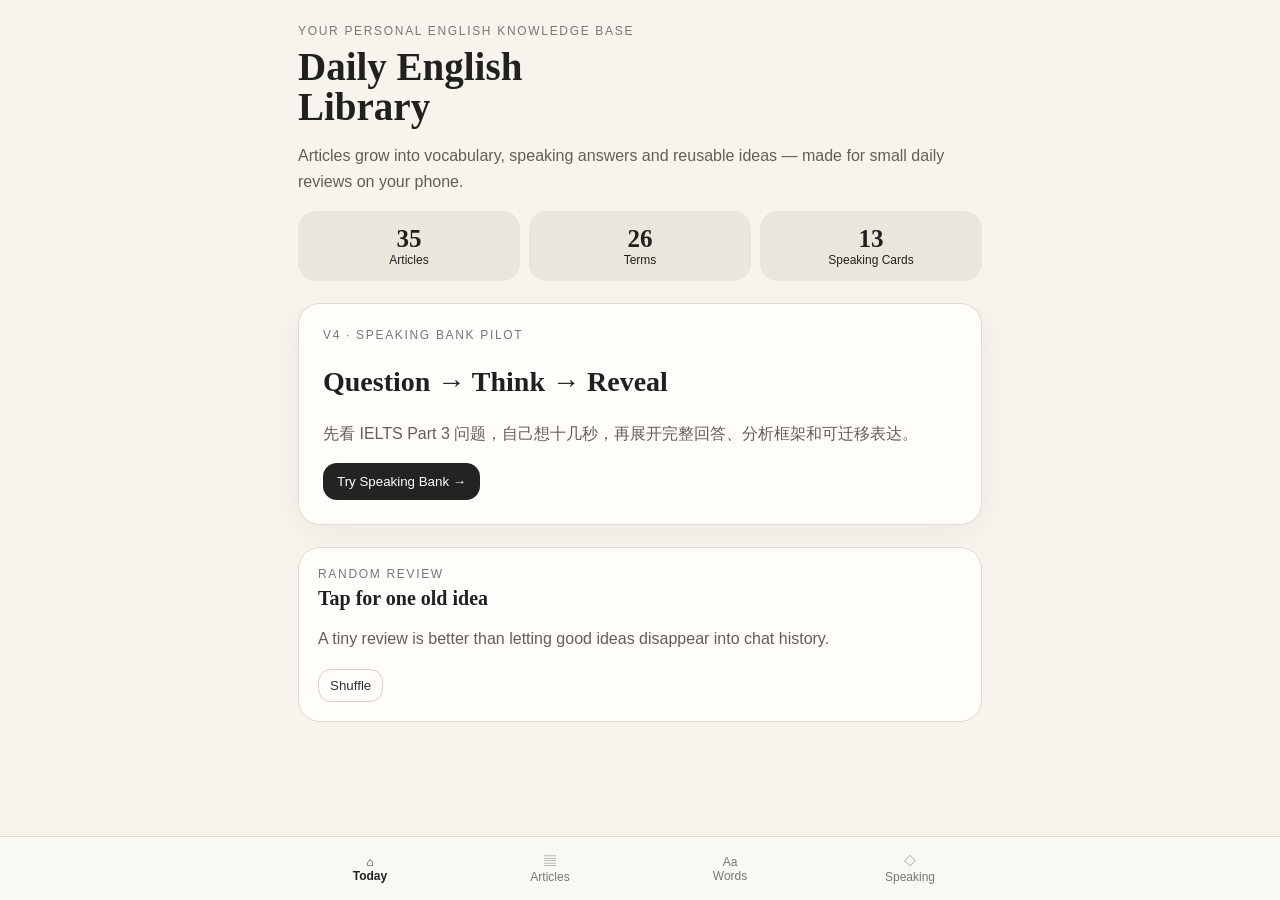
==== index.html @ c2afbb14 "Rename index-v4-archive-words-speaking.html to index.html" ====
<!doctype html>
<html lang="zh-CN">
<head>
<meta charset="utf-8">
<meta name="viewport" content="width=device-width,initial-scale=1,viewport-fit=cover">
<meta name="theme-color" content="#f7f4ee">
<meta name="apple-mobile-web-app-capable" content="yes">
<title>Daily English Library v4</title>
<style>
*{box-sizing:border-box} body{margin:0;background:#f7f4ee;color:#20201f;font-family:-apple-system,BlinkMacSystemFont,"Segoe UI",sans-serif}
main{max-width:720px;margin:auto;padding:24px 18px 110px}.eyebrow{font-size:12px;letter-spacing:.14em;text-transform:uppercase;color:#777}
h1,.serif{font-family:Georgia,serif} h1{font-size:39px;line-height:1.02;margin:9px 0}.sub,.idea{color:#625e57;line-height:1.65}
.hero,.card{background:#fffdf9;border:1px solid #e1dbd1;border-radius:22px;padding:19px;margin:13px 0}.hero{padding:24px;box-shadow:0 8px 30px #2823190d;margin:22px 0}
.grid{display:grid;grid-template-columns:repeat(3,1fr);gap:9px;margin:16px 0}.stat{background:#ebe6dc;border-radius:18px;padding:14px 5px;text-align:center;font-size:12px}.stat b{font-family:Georgia,serif;font-size:25px;display:block}
.pill{display:inline-block;padding:7px 10px;background:#ece7dd;border-radius:999px;font-size:12px;margin:3px}.card h3{margin:6px 0;font-family:Georgia,serif;font-size:20px}
.meta,.small{font-size:12px;color:#858078}.search{width:100%;border:1px solid #ddd6ca;background:#fffdf9;border-radius:15px;padding:14px;font-size:16px;outline:none;margin:12px 0}
.tabs{position:fixed;bottom:0;left:0;right:0;background:#faf8f3ee;backdrop-filter:blur(18px);border-top:1px solid #ded8ce;padding:7px 10px calc(7px + env(safe-area-inset-bottom));z-index:9}
.tabs>div{max-width:720px;margin:auto;display:flex}.nav{flex:1;border:0;background:none;padding:9px 2px;color:#777;font-size:12px}.nav.active{color:#222;font-weight:700}
.action{border:0;background:#242321;color:#fff;border-radius:14px;padding:11px 14px}.ghost{border:1px solid #d8d1c5;background:transparent;border-radius:13px;padding:8px 11px;color:#333}
.hidden{display:none!important}.sectionTitle{font-family:Georgia,serif;font-size:28px;margin:24px 0 4px}.wordline{display:flex;justify-content:space-between;gap:10px}.word{font-family:Georgia,serif;font-size:22px}.zh{color:#777}
.example{font-size:14px;line-height:1.5;color:#555;font-style:italic}.filters{display:flex;overflow:auto;gap:6px;padding:2px 0 7px}.filter{white-space:nowrap;border:1px solid #d8d1c5;background:transparent;border-radius:999px;padding:8px 11px;color:#555}.filter.active{background:#242321;color:white;border-color:#242321}
.type{font-size:10px;letter-spacing:.08em;text-transform:uppercase;color:#8b8174;margin-bottom:5px}.reader{position:fixed;inset:0;background:#f7f4ee;z-index:20;overflow:auto;padding:calc(18px + env(safe-area-inset-top)) 18px 50px}
.readerInner{max-width:680px;margin:auto}.readerTop{display:flex;justify-content:space-between}.reader h2{font-family:Georgia,serif;font-size:34px;line-height:1.08}.placeholder{border-left:3px solid #d7cfc2;padding-left:15px;color:#69635c;line-height:1.65}
.note{background:#eee8de;border-radius:16px;padding:14px;line-height:1.55;color:#625e57}
.speaking-card{overflow:hidden}.question{font-family:Georgia,serif;font-size:21px;line-height:1.35;margin:8px 0 12px}.answer{border-top:1px solid #e6dfd5;margin-top:14px;padding-top:14px}.answer p{line-height:1.72;color:#48443f}
.framework{background:#f1ece3;border-radius:14px;padding:12px 14px;margin:10px 0;font-size:14px;color:#5e584f}.expression{border-left:3px solid #cfc5b6;padding:2px 0 2px 12px;margin:12px 0;font-family:Georgia,serif;line-height:1.55}
.reveal{width:100%;margin-top:8px}.related{font-size:12px;color:#847d74;margin-top:12px}.articleBody{font-family:Georgia,serif;font-size:18px;line-height:1.82;color:#34312d}.articleBody p{margin:0 0 1.25em}.archiveBadge{display:inline-block;margin:8px 0 2px;padding:7px 10px;border-radius:999px;background:#e8efe7;font-size:12px;color:#52604f}
</style>
</head>
<body><main>
<section id="today">
<div class="eyebrow">Your personal English knowledge base</div><h1>Daily English<br>Library</h1>
<p class="sub">Articles grow into vocabulary, speaking answers and reusable ideas — made for small daily reviews on your phone.</p>
<div class="grid"><div class="stat"><b>35</b>Articles</div><div class="stat"><b>26</b>Terms</div><div class="stat"><b>13</b>Speaking Cards</div></div>
<div class="hero"><div class="eyebrow">v4 · Speaking Bank pilot</div><h2 class="serif" style="font-size:28px">Question → Think → Reveal</h2>
<p class="idea">先看 IELTS Part 3 问题，自己想十几秒，再展开完整回答、分析框架和可迁移表达。</p>
<button class="action" onclick="show('ideas')">Try Speaking Bank →</button></div>
<div class="card"><div class="eyebrow">Random review</div><h3 id="randomTitle">Tap for one old idea</h3><p id="randomText" class="idea">A tiny review is better than letting good ideas disappear into chat history.</p><button class="ghost" onclick="randomReview()">Shuffle</button></div>
</section>

<section id="articles" class="hidden"><div class="eyebrow">Archive</div><h2 class="sectionTitle">Articles</h2><p class="small">Course map · #1–#35 · #2–#11 English articles + Chinese summaries</p><input id="articleSearch" class="search" placeholder="Search title, topic, framework…" oninput="renderArticles()"><div id="articleList"></div></section>

<section id="words" class="hidden"><div class="eyebrow">Language bank</div><h2 class="sectionTitle">Words & Terms</h2><p class="small">普通词汇、学术术语和专有名词分开复习。状态保存在这台设备。</p>
<div class="filters"><button class="filter active" onclick="setType('all',this)">All</button><button class="filter" onclick="setType('vocab',this)">Vocabulary</button><button class="filter" onclick="setType('academic',this)">Academic Terms</button><button class="filter" onclick="setType('proper',this)">Proper Nouns</button><button class="filter" onclick="setType('saved',this)">★ Saved</button></div>
<input id="wordSearch" class="search" placeholder="Search English or Chinese…" oninput="renderWords()"><div id="wordList"></div></section>

<section id="ideas" class="hidden"><div class="eyebrow">IELTS · Speaking Part 3</div><h2 class="sectionTitle">Speaking Bank</h2>
<p class="small">先回答，再展开。每张卡都把文章里的观点变成真正可以说出口的一段话。</p>
<div class="filters"><button class="filter active" onclick="setSpeakingType('all',this)">All</button><button class="filter" onclick="setSpeakingType('Finance',this)">Finance</button><button class="filter" onclick="setSpeakingType('Psychology',this)">Psychology</button></div>
<div id="speakingList"></div>
<h2 class="sectionTitle">Reusable Expressions</h2><p class="small">从完整回答里抽出来，再迁移到别的话题。</p><div id="exprList"></div>
<h2 class="sectionTitle">Analysis Toolbox</h2>
<div class="card"><b>Scarcity</b><p class="idea">What becomes scarce when something else becomes abundant?</p></div>
<div class="card"><b>Incentives</b><p class="idea">Who benefits, and what behavior does the reward system encourage?</p></div>
<div class="card"><b>Causality</b><p class="idea">Observation → Cause → Signal → Effect.</p></div>
<div class="card"><b>Scale & Feedback</b><p class="idea">What happens if everyone responds this way?</p></div>
<div class="card"><b>Measurement</b><p class="idea">Goal → Proxy → Incentive → Gaming.</p></div>
</section></main>

<div id="reader" class="reader hidden"><div class="readerInner"><div class="readerTop"><button class="ghost" onclick="closeArticle()">← Library</button><button id="saveArticle" class="ghost" onclick="toggleArticleSave()">☆ Save</button></div><div id="readerContent"></div></div></div>
<div class="tabs"><div><button class="nav active" data-id="today" onclick="show('today')">⌂<br>Today</button><button class="nav" data-id="articles" onclick="show('articles')">▤<br>Articles</button><button class="nav" data-id="words" onclick="show('words')">Aa<br>Words</button><button class="nav" data-id="ideas" onclick="show('ideas')">◇<br>Speaking</button></div></div>

<script>
const articles=[
{"n":1,"title":"Why AI Is Changing the Skills Employers Value","cat":"Technology & AI","framework":"Skills & Labor Market","idea":"As AI makes some capabilities abundant, employers may place more value on complementary human skills."},
{"n":2,"title":"Why Index Funds Have Become So Popular","cat":"Finance","framework":"Passive Investing","idea":"Low costs, diversification and discipline can matter more than repeatedly trying to beat the market."},
{"n":3,"title":"The Hidden Economics of Luxury Brands — Why Do People Pay So Much?","cat":"Business","framework":"Signaling & Veblen Goods","idea":"Luxury demand reflects symbolic value, status signals and scarcity as well as practical function."},
{"n":4,"title":"The Attention Economy — Why Your Focus Has Become One of the World’s Most Valuable Resources","cat":"Technology","framework":"Attention Economy","idea":"When information becomes abundant, human attention becomes the scarce resource competing businesses want to capture."},
{"n":5,"title":"The Psychology of Market Bubbles — Why Smart People Still Make Irrational Investment Decisions","cat":"Finance","framework":"Behavioral Finance","idea":"Intelligence does not remove social pressure, fear of missing out or other biases that can amplify bubbles."},
{"n":6,"title":"The Rise of AI Agents — Will They Become Your Digital Colleagues?","cat":"Technology & AI","framework":"AI Agents","idea":"AI may increasingly shift from answering questions to carrying out multi-step tasks alongside human workers."},
{"n":7,"title":"Why Some Countries Become Richer Than Others — Lessons from Economic Development","cat":"Economics","framework":"Economic Development","idea":"Long-run prosperity emerges from interacting institutions, human capital, innovation, trade and social trust."},
{"n":8,"title":"The Creator Economy — Can Turning Your Hobby into a Career Really Make You Happier?","cat":"Business","framework":"Creator Economy","idea":"Greater autonomy can coexist with algorithmic pressure, unstable income and burnout."},
{"n":9,"title":"Why Network Effects Make Some Companies Almost Impossible to Catch","cat":"Business","framework":"Network Effects","idea":"A product can become more valuable as more people use it, creating powerful feedback loops and competitive moats."},
{"n":10,"title":"The Economics of Time — Why the Wealthiest Resource Isn’t Money","cat":"Economics","framework":"Opportunity Cost","idea":"Money can sometimes be replaced; time cannot, so every choice carries an opportunity cost."},
{"n":11,"title":"The Subscription Economy — Why More People Rent Access Instead of Owning Products","cat":"Business","framework":"Subscription Economy","idea":"Subscriptions trade ownership for convenient access while reshaping consumer habits and company incentives."},
{"n":12,"title":"Success: Why Achievement Does Not Always Bring Happiness","cat":"Society","framework":"Well-being","idea":"Achievement and well-being are related, but they are not identical."},
{"n":13,"title":"Why We Pay More for Brands","cat":"Business","framework":"Symbolic Value","idea":"Consumers often buy identity and meaning, not only function."},
{"n":14,"title":"Why Online Reviews Do Not Always Improve Our Decisions","cat":"Psychology","framework":"Judgment","idea":"More information does not automatically produce better judgment."},
{"n":15,"title":"The Hidden Cost of Fast Fashion","cat":"Society","framework":"True Cost","idea":"A low price can hide costs paid elsewhere in the system."},
{"n":16,"title":"Why Buy Now, Pay Later Feels So Easy","cat":"Finance","framework":"Present Bias","idea":"Easy payment is not the same as affordability."},
{"n":17,"title":"Why Wanting Something Can Feel Better Than Having It","cat":"Psychology","framework":"Wanting vs Liking","idea":"Desire and enjoyment are related but psychologically distinct."},
{"n":18,"title":"Why We Hate Losing More Than We Like Winning","cat":"Psychology","framework":"Loss Aversion","idea":"Past investment should not determine future value."},
{"n":19,"title":"Why Waiting Can Be Part of the Pleasure","cat":"Psychology","framework":"Anticipation","idea":"Happiness can begin before consumption itself."},
{"n":20,"title":"Why Boredom May Be More Useful Than It Feels","cat":"Psychology","framework":"Useful Discomfort","idea":"Removing discomfort is not the same as removing something useless."},
{"n":21,"title":"Why Popular Things Become Even More Popular","cat":"Psychology","framework":"Social Proof","idea":"Popularity can create more popularity through feedback."},
{"n":22,"title":"Why Earning More Does Not Always Make Us Feel Richer","cat":"Finance","framework":"Lifestyle Inflation","idea":"Higher income does not automatically create proportionally greater freedom."},
{"n":23,"title":"Why Too Many Choices Can Make Us Less Happy","cat":"Psychology","framework":"Choice Overload","idea":"Optimization has a cost; more choice is not always better."},
{"n":24,"title":"Why Free Things Make Us Spend More","cat":"Psychology","framework":"Zero-Price Effect","idea":"A zero price does not imply a zero cost."},
{"n":25,"title":"Why We Keep Paying for Things We Barely Use","cat":"Business","framework":"Defaults","idea":"Defaults shape behavior even when preferences do not change."},
{"n":26,"title":"Why AI May Make Some Skills More Valuable, Not Less","cat":"Technology","framework":"Scarcity","idea":"When one capability becomes abundant, value can move toward what remains scarce."},
{"n":27,"title":"Why Companies Want Your Attention","cat":"Technology","framework":"Incentives","idea":"Information can be abundant while human attention remains scarce."},
{"n":28,"title":"Why Paying Feels Different Depending on How You Pay","cat":"Psychology","framework":"Friction","idea":"Lower friction is not automatically better decision-making."},
{"n":29,"title":"Why We Feel Richer When the Stock Market Goes Up","cat":"Finance","framework":"Stock vs Flow","idea":"Being wealthier is not identical to having more spendable cash."},
{"n":30,"title":"Why Good News Can Be Bad News for the Stock Market","cat":"Finance","framework":"Second-order Effects","idea":"Markets react to surprises rather than information in isolation."},
{"n":31,"title":"Why Lower Interest Rates Do Not Always Make Stocks Rise","cat":"Finance","framework":"Causality","idea":"The same policy move can mean different things depending on its underlying cause."},
{"n":32,"title":"Why Saving Money Can Sometimes Hurt the Economy","cat":"Economics","framework":"Scale & Feedback","idea":"What is rational for one household may not produce the same result economy-wide."},
{"n":33,"title":"Why Expensive Things Can Sometimes Become More Popular","cat":"Business","framework":"Signalling","idea":"Price can function not only as a cost but also as a signal."},
{"n":34,"title":"Why Predictions Can Change the Future They Predict","cat":"Economics","framework":"Expectations","idea":"Expectations can influence outcomes without fully determining them."},
{"n":35,"title":"Why Being Busy Can Feel Like Being Successful","cat":"Psychology","framework":"Measurement","idea":"The metric is a representation of the goal, not the goal itself."}];

const words=[
{w:"proxy",zh:"代理指标",type:"vocab",ex:"When something is difficult to measure, people often rely on a proxy.",src:"#35"},
{w:"metric",zh:"衡量指标",type:"academic",ex:"A metric is a quantitative measure used to track performance.",src:"#35"},
{w:"distort",zh:"扭曲",type:"vocab",ex:"Poorly designed targets can distort behavior.",src:"#35"},
{w:"productivity",zh:"生产率；工作效率",type:"academic",ex:"Visible activity is not necessarily the same as productivity.",src:"#35"},
{w:"self-fulfilling prophecy",zh:"自我实现预言",type:"academic",ex:"A belief may change behavior in ways that make itself more likely to become true.",src:"#34"},
{w:"credibility",zh:"可信度",type:"vocab",ex:"Central-bank credibility can influence expectations.",src:"#34"},
{w:"amplify",zh:"放大",type:"vocab",ex:"Fear can amplify market movements.",src:"#34"},
{w:"Veblen goods",zh:"凡勃伦商品",type:"academic",ex:"A high price can sometimes contribute to a product's status value.",src:"#33"},
{w:"Thorstein Veblen",zh:"索尔斯坦·凡勃伦",type:"proper",ex:"An economist and sociologist associated with conspicuous consumption.",src:"#33"},
{w:"exclusivity",zh:"排他性；稀缺感",type:"vocab",ex:"Limited supply can create exclusivity.",src:"#33"},
{w:"symbolic value",zh:"象征价值",type:"academic",ex:"Luxury goods can provide symbolic value beyond practical function.",src:"#33"},
{w:"craftsmanship",zh:"工艺；手艺",type:"vocab",ex:"Customers may pay more for craftsmanship.",src:"#33"},
{w:"paradox of thrift",zh:"节俭悖论",type:"academic",ex:"What is prudent for one household can weaken demand if everyone does it at once.",src:"#32"},
{w:"aggregate demand",zh:"总需求",type:"academic",ex:"Weak aggregate demand can reduce employment.",src:"#32"},
{w:"countercyclical",zh:"逆周期的",type:"academic",ex:"Governments sometimes use countercyclical policy.",src:"#32"},
{w:"underlying cause",zh:"根本原因",type:"vocab",ex:"Policy should address the underlying cause.",src:"#31"},
{w:"Federal Reserve",zh:"美国联邦储备系统",type:"proper",ex:"The central bank of the United States.",src:"#31"},
{w:"priced in",zh:"已被市场计价",type:"academic",ex:"Good news may already be priced in.",src:"#30"},
{w:"wealth effect",zh:"财富效应",type:"academic",ex:"Rising asset values can affect consumption through the wealth effect.",src:"#29"},
{w:"liquidity",zh:"流动性",type:"academic",ex:"Investors often prefer liquidity during uncertainty.",src:"#29"},
{w:"pain of paying",zh:"支付痛感",type:"academic",ex:"Payment methods can change the psychological pain of paying.",src:"#28"},
{w:"friction",zh:"摩擦；阻力",type:"vocab",ex:"Useful friction can create a decision point.",src:"#28"},
{w:"incentive",zh:"激励",type:"vocab",ex:"People respond to incentives.",src:"#27"},
{w:"attention economy",zh:"注意力经济",type:"academic",ex:"In the attention economy, human attention is a scarce resource.",src:"#27"},
{w:"scarcity",zh:"稀缺性",type:"academic",ex:"Abundance in one area can create scarcity elsewhere.",src:"#26"},
{w:"Goodhart's Law",zh:"古德哈特定律",type:"proper",ex:"When a measure becomes a target, it can stop being a good measure.",src:"#35"},{"w":"index fund","zh":"指数基金","type":"academic","ex":"An index fund aims to track a market index rather than pick individual winners.","src":"#2"}
{"w":"passive investing","zh":"被动投资","type":"academic","ex":"Passive investing usually relies on broad market exposure and low turnover.","src":"#2"}
{"w":"diversification","zh":"分散投资；多元化","type":"academic","ex":"Diversification reduces dependence on the performance of a single asset.","src":"#2"}
{"w":"expense ratio","zh":"基金费用率","type":"academic","ex":"A lower expense ratio leaves more of the investment return with the investor.","src":"#2"}
{"w":"conspicuous consumption","zh":"炫耀性消费","type":"academic","ex":"Conspicuous consumption can turn purchases into signals of social status.","src":"#3"}
{"w":"status signal","zh":"地位信号","type":"academic","ex":"A luxury product may function as a status signal as well as a useful object.","src":"#3"}
{"w":"attention economy","zh":"注意力经济","type":"academic","ex":"In the attention economy, platforms compete for a limited amount of human focus.","src":"#4"}
{"w":"engagement","zh":"参与度；用户互动","type":"vocab","ex":"Platforms often optimize recommendations to increase engagement.","src":"#4"}
{"w":"herd behavior","zh":"羊群行为；从众行为","type":"academic","ex":"Herd behavior can amplify price movements during a market bubble.","src":"#5"}
{"w":"FOMO","zh":"错失恐惧","type":"academic","ex":"FOMO can push investors to buy after prices have already risen sharply.","src":"#5"}
{"w":"overconfidence","zh":"过度自信","type":"academic","ex":"Overconfidence can make investors underestimate uncertainty.","src":"#5"}
{"w":"AI agent","zh":"AI智能体","type":"academic","ex":"An AI agent can plan and execute multiple steps toward a goal.","src":"#6"}
{"w":"autonomy","zh":"自主性","type":"vocab","ex":"Greater autonomy can make a system more useful but also harder to supervise.","src":"#6"}
{"w":"human capital","zh":"人力资本","type":"academic","ex":"Education and health can strengthen a country's human capital.","src":"#7"}
{"w":"institution","zh":"制度；机构","type":"academic","ex":"Strong institutions can support investment and long-term economic development.","src":"#7"}
{"w":"brain drain","zh":"人才外流","type":"academic","ex":"Brain drain can weaken a country's stock of highly skilled workers.","src":"#7"}
{"w":"creator economy","zh":"创作者经济","type":"academic","ex":"The creator economy allows individuals to monetize audiences and digital content.","src":"#8"}
{"w":"winner-take-most","zh":"赢家通吃大部分收益的","type":"academic","ex":"Many online markets have a winner-take-most distribution of attention and income.","src":"#8"}
{"w":"burnout","zh":"倦怠；职业耗竭","type":"vocab","ex":"Constant pressure to publish can contribute to burnout.","src":"#8"}
{"w":"network effect","zh":"网络效应","type":"academic","ex":"A network effect makes a service more valuable as more people join it.","src":"#9"}
{"w":"switching cost","zh":"转换成本","type":"academic","ex":"High switching costs can make customers reluctant to move to a competitor.","src":"#9"}
{"w":"competitive moat","zh":"竞争护城河","type":"academic","ex":"Strong network effects can create a competitive moat.","src":"#9"}
{"w":"opportunity cost","zh":"机会成本","type":"academic","ex":"The opportunity cost of an hour is the best alternative use of that time.","src":"#10"}
{"w":"time scarcity","zh":"时间稀缺","type":"academic","ex":"Time scarcity can change how people value convenience.","src":"#10"}
{"w":"recurring revenue","zh":"经常性收入；持续性收入","type":"academic","ex":"Subscriptions can provide companies with predictable recurring revenue.","src":"#11"}
{"w":"automatic renewal","zh":"自动续订","type":"academic","ex":"Automatic renewal can keep a subscription active without a new decision each month.","src":"#11"}];

const archivedArticles={"2": "<p>If you ask experienced investors for advice, many of them will mention <strong>index funds</strong> sooner or later. These investment products have grown rapidly over the past two decades and now hold trillions of dollars worldwide. While some investors continue to believe they can outperform the market by selecting individual stocks, others argue that simply following the market may actually be the smarter strategy.</p><p>To understand why index funds have become so popular, it is helpful to first understand how they work. Instead of trying to choose the “best” companies, an index fund simply aims to copy a market index. For example, if an index contains 500 companies, the fund buys shares in those companies in roughly the same proportions. As a result, the fund’s performance closely follows the performance of the overall market.</p><p>This idea may sound surprisingly simple, but it challenges a long-held belief in investing—that skilled professionals can consistently identify winning stocks. Active fund managers spend enormous amounts of time researching companies, analyzing financial statements, meeting executives, and predicting future trends. In return, investors usually pay higher management fees.</p><p>However, numerous studies have shown that many actively managed funds fail to outperform their benchmark indexes over long periods after accounting for fees. Some managers achieve excellent results for a few years, but maintaining that advantage over decades is extremely difficult. Financial markets are highly competitive, and valuable information spreads quickly. By the time an opportunity becomes obvious, it is often already reflected in stock prices.</p><p>Index funds avoid this problem by accepting a simple reality: predicting the future is extremely hard. Instead of trying to beat the market, they aim to become the market. This approach significantly reduces trading activity, which also lowers transaction costs and taxes in many countries.</p><p>Another reason for the popularity of index investing is diversification. Buying shares of only one or two companies exposes investors to significant risk. Even excellent businesses can face unexpected challenges, such as technological disruption, legal disputes, or changes in consumer preferences. By investing in hundreds or even thousands of companies, index funds reduce the impact of any single company’s poor performance.</p><p>Of course, diversification does not eliminate risk entirely. If the entire market declines because of a recession, a financial crisis, or geopolitical uncertainty, index funds will also lose value. Investors sometimes misunderstand diversification as protection against every possible loss. In reality, it mainly protects against the failure of individual companies rather than the market as a whole.</p><p>One interesting psychological advantage of index funds is that they encourage patience. Individual stock investors often feel tempted to buy and sell frequently in response to news headlines or market fluctuations. Unfortunately, emotional decisions can seriously reduce long-term returns. Fear causes people to sell during market crashes, while excitement encourages them to buy after prices have already risen significantly.</p><p>Behavioral economists have spent decades studying these patterns. Research suggests that human beings naturally dislike losses more than they enjoy equivalent gains, a phenomenon known as <strong>loss aversion</strong>. Because of this bias, investors sometimes abandon well-designed investment plans during periods of uncertainty.</p><p>Index investing offers a relatively simple solution. Rather than constantly predicting tomorrow’s market movements, investors focus on long-term economic growth. As businesses become more productive, develop new technologies, and create more valuable products and services, the overall economy tends to expand over time. Although short-term volatility remains unavoidable, long-term investors hope to benefit from decades of economic progress.</p><p>This does not mean index investing is perfect. Critics argue that if too much money flows into passive funds, fewer investors will actively analyze companies, potentially making markets less efficient. Others worry that the largest index fund providers have become powerful shareholders capable of influencing corporate decisions across many industries.</p><p>Even so, most economists believe active and passive investing will continue to coexist. Active investors play an important role in discovering prices and identifying opportunities, while passive investors provide an inexpensive way for ordinary people to participate in long-term market growth.</p><p>For young investors especially, the debate may be less important than developing good financial habits. Saving consistently, investing regularly, controlling emotions, and thinking over decades rather than months often have a greater impact on wealth than choosing between two similar investment products.</p><p>Ultimately, successful investing may depend less on finding the perfect stock and more on maintaining discipline through both good markets and bad ones. In finance, patience is often one of the most valuable assets an investor can possess.</p>", "3": "<p>Walk past the flagship stores of famous luxury brands in cities like Paris, Milan, Seoul, or Shanghai, and you may notice something surprising. Even during periods of economic uncertainty, these stores often remain busy. While many consumers reduce spending on ordinary goods when inflation rises or the economy slows, demand for certain luxury products appears remarkably resilient. Why would people continue buying handbags that cost thousands of dollars or watches that cost as much as a car?</p><p>At first glance, this behavior seems irrational. Economists usually expect consumers to become more cautious when prices increase or incomes become uncertain. However, luxury goods occupy a unique position in economics because people are not purchasing only the physical product—they are also buying intangible value.</p><p>One explanation comes from the concept of <strong>signaling</strong>. In economics, signaling refers to actions that communicate information to other people. A luxury handbag, for example, may signal wealth, taste, or professional success. Whether these signals accurately reflect reality is another question, but they influence how others perceive the owner.</p><p>This idea is closely related to the theory of <strong>conspicuous consumption</strong>, introduced by American economist <strong>++Thorstein Veblen++</strong> in the late nineteenth century. Veblen argued that some consumers purchase expensive products not because they are objectively better, but because high prices themselves make these products attractive. Owning something rare and expensive distinguishes consumers from others and creates a sense of social status.</p><p>Interestingly, luxury brands actively reinforce this perception. Unlike companies that try to maximize sales volume, luxury firms often limit production deliberately. Some products are released in extremely small quantities, while others require customers to build a long purchasing history before they can even buy them. Scarcity creates exclusivity, and exclusivity often increases desire.</p><p>Marketing also plays a significant role. Luxury advertisements rarely focus on technical specifications or practical benefits. Instead, they tell stories. A watch becomes a symbol of tradition. A handbag represents elegance and confidence. A sports car embodies freedom and achievement. Consumers are invited to purchase not merely an object but an identity.</p><p>Psychologists suggest that these marketing strategies work because people naturally seek belonging and recognition. Humans constantly compare themselves with others, especially in environments where success is highly visible. Social media has intensified this tendency. Platforms filled with carefully selected photos of vacations, designer clothing, and expensive restaurants encourage users to compare their own lifestyles with those of influencers or celebrities.</p><p>This phenomenon creates what economists call a <strong>positional good</strong>. The value of such a product depends partly on how many other people own it. If everyone carried exactly the same luxury handbag, its ability to signal status would decline significantly. Ironically, widespread popularity can reduce exclusivity, forcing luxury brands to introduce even more limited collections.</p><p>However, not every luxury purchase is motivated by status. Many consumers genuinely appreciate craftsmanship, design, or heritage. A mechanical watch may contain hundreds of carefully assembled components requiring years of training to manufacture. A leather bag may be handmade using techniques passed down through generations. In these cases, buyers may view luxury goods as works of art rather than simple consumer products.</p><p>Investment considerations have also entered the conversation. Certain luxury watches, handbags, and even sneakers have appreciated substantially in value over the past decade. Some investors now treat these products as <strong>alternative assets</strong>, alongside fine art, wine, and collectible cars. Nevertheless, experts warn that this market is highly unpredictable. Prices often depend on changing fashion trends, brand reputation, and consumer sentiment rather than objective financial fundamentals.</p><p>The luxury industry has also faced growing criticism. Environmental groups argue that encouraging constant consumption contradicts sustainability goals. Others question whether luxury companies should charge such high prices when manufacturing costs represent only a small fraction of retail prices. In response, many brands have invested in recycling programs, ethical sourcing, and carbon reduction initiatives, hoping to strengthen both their reputation and their long-term competitiveness.</p><p>The rise of younger consumers presents another challenge. Members of <strong>++Generation Z++</strong> often express greater concern about sustainability and authenticity than previous generations. Surveys suggest that many young shoppers prefer brands whose values align with their own. As a result, luxury companies increasingly emphasize transparency, environmental responsibility, and social impact in addition to craftsmanship.</p><p>Ultimately, luxury goods reveal something fascinating about economics. Markets are not driven solely by logic or mathematical calculations. Human emotions, social relationships, cultural values, and personal identity all influence purchasing decisions. Understanding consumer behavior therefore requires insights not only from economics but also from psychology and sociology.</p><p>For investors, marketers, and policymakers alike, the luxury industry serves as a reminder that economic value is rarely determined by production costs alone. Sometimes, the stories people tell—and choose to believe—become just as valuable as the products themselves.</p>", "4": "<p>Imagine walking into a supermarket where every product is free, but there is one condition: before taking anything, you must spend several minutes watching advertisements. Most people would quickly realize that the products are not actually free. They are paying with something else—their attention.</p><p>This simple example captures one of the defining features of the modern digital economy. Many of the world’s largest technology companies offer services that cost little or nothing to use. Social media platforms, search engines, video-sharing websites, and messaging apps are often available at no monetary cost. Yet these businesses generate enormous profits. Their real product is not the software itself, but the attention of billions of users.</p><p>Economists sometimes describe this system as the <strong>attention economy</strong>. In traditional markets, companies competed for customers’ money. Today, many businesses compete first for customers’ time and attention because attention can later be converted into revenue through advertising, subscriptions, or data-driven services.</p><p>Attention is valuable because it is scarce. Every person has only twenty-four hours in a day, and only a limited amount of mental energy. As more digital content becomes available, attention becomes increasingly difficult to capture. This explains why technology companies invest heavily in recommendation algorithms, personalized notifications, and user interface design. Their goal is to persuade users to stay on the platform for just a little longer.</p><p>One technique involves personalization. Rather than showing identical content to everyone, algorithms analyze enormous amounts of information about users’ interests, browsing history, and online behavior. They then recommend videos, articles, or products that are most likely to keep each individual engaged. As a result, two people opening the same app may encounter completely different experiences.</p><p>From a business perspective, this strategy makes perfect sense. If users spend more time on a platform, they are exposed to more advertisements, increasing advertising revenue. In addition, companies collect more data, allowing them to improve future recommendations and sell more precisely targeted advertising. This creates a powerful feedback loop: better recommendations lead to longer engagement, which generates more data, leading to even better recommendations.</p><p>However, critics argue that maximizing engagement is not always the same as maximizing well-being. Research suggests that emotionally charged content—especially posts that provoke surprise, anger, or fear—often spreads more quickly than calm or balanced information. As a result, algorithms designed to maximize user engagement may unintentionally amplify misinformation, political polarization, or unhealthy social comparison.</p><p>Another concern involves productivity. Many people intend to check their phones for only a few minutes but end up spending much longer than expected. Psychologists explain this using concepts such as <strong>variable rewards</strong>, a principle also found in gambling. Because users never know exactly what interesting content will appear next, they continue scrolling in anticipation of another rewarding experience.</p><p>This behavior has economic consequences beyond individual productivity. Employers lose working hours, students struggle to concentrate on studying, and consumers make more impulsive purchasing decisions after prolonged exposure to personalized advertising. In other words, the competition for attention affects not only technology companies but also education, healthcare, finance, and public policy.</p><p>Governments have begun responding in different ways. Some countries have introduced stricter privacy regulations, requiring companies to explain how user data is collected and processed. Others have proposed restrictions on personalized advertising aimed at children or limits on certain addictive design features. These policies attempt to balance technological innovation with consumer protection.</p><p>Businesses themselves are also reconsidering their approaches. Some subscription-based services argue that their incentives are healthier because they earn money directly from customers rather than advertisers. If users become dissatisfied, they simply cancel their subscriptions. This business model encourages companies to prioritize customer satisfaction instead of maximizing screen time at any cost.</p><p>For individuals, understanding the attention economy has become an increasingly valuable skill. Managing attention is no longer simply a matter of personal discipline; it also requires recognizing that many digital products are intentionally designed to compete for it. Small habits—such as disabling unnecessary notifications, scheduling focused work sessions, or placing phones out of reach while studying—can significantly improve concentration over time.</p><p>Interestingly, economists have begun comparing attention to other scarce economic resources such as labor or capital. Just as successful investors allocate financial capital carefully, individuals may need to allocate their attention deliberately. Every hour spent on one activity is an hour unavailable for another. Choosing where to direct attention therefore becomes an economic decision as well as a personal one.</p><p>Ultimately, the attention economy reminds us that the most valuable resource in the digital age may not be money, technology, or even information. It may simply be the ability to decide what deserves our attention—and what does not.</p>", "5": "<p>In financial markets, investors often describe prices as either <strong>overvalued</strong> or <strong>undervalued</strong>. Ideally, the price of an asset should reflect its true economic value based on factors such as future earnings, cash flow, and growth potential. In reality, however, markets are driven not only by facts but also by human psychology. As a result, prices sometimes rise far beyond what fundamentals appear to justify, creating what economists call a <strong>market bubble</strong>.</p><p>A bubble occurs when the price of an asset increases rapidly, mainly because investors expect prices to continue rising rather than because the asset itself has become significantly more valuable. During these periods, optimism spreads quickly. Rising prices attract media attention, encouraging more investors to join the market. Their purchases push prices even higher, reinforcing the belief that further gains are inevitable.</p><p>History offers many examples of bubbles. One of the earliest was the Dutch <strong>Tulip Mania</strong> in the seventeenth century, when rare tulip bulbs sold for astonishing prices before the market eventually collapsed. More recently, the <strong>dot-com bubble</strong> of the late 1990s saw internet companies receive enormous valuations despite having little or no profit. When expectations proved unrealistic, technology stocks fell dramatically. Similar discussions have surrounded cryptocurrencies, real estate, and certain artificial intelligence companies in recent years, although economists continue to debate whether these represent genuine bubbles or simply periods of rapid innovation.</p><p>An interesting question arises: <strong>Why do intelligent investors participate in bubbles if they know the risks?</strong></p><p>The answer is more complicated than simply saying people become greedy. Behavioral economists have identified several psychological biases that influence financial decisions.</p><p>One of the most powerful is <strong>herd behavior</strong>. Humans naturally look to others for guidance when facing uncertainty. If everyone around us appears to be buying a particular asset, we may assume they possess information that we do not. Following the crowd feels safer than acting alone, even when the crowd may be wrong.</p><p>Another important factor is <strong>FOMO</strong>, or the <strong>fear of missing out</strong>. Imagine watching friends earn impressive returns while your own investments remain relatively stable. Even if you understand the risks intellectually, it becomes emotionally difficult to stay on the sidelines. Investors may begin purchasing assets simply because prices have already risen, believing they can sell before the market declines.</p><p>This belief often depends on what economists call the <strong>greater fool theory</strong>. According to this idea, an investor may knowingly buy an overpriced asset because they expect someone else—a “greater fool”—to purchase it later at an even higher price. The strategy can appear profitable for a while, but it becomes extremely risky once demand begins to weaken.</p><p>Media coverage also plays an important role. Financial news tends to report extraordinary success stories rather than ordinary long-term investing. Headlines celebrating people who became millionaires through a single investment receive far more attention than stories about investors who patiently built wealth over several decades. This creates a distorted perception of what successful investing usually looks like.</p><p>Social media has intensified these effects. Online platforms allow investment ideas to spread across the world within minutes. Influencers, discussion forums, and short videos often simplify complex financial concepts into confident predictions. While some creators provide valuable education, others encourage excessive speculation by presenting high-risk investments as easy opportunities for quick profits.</p><p>Professional investors are not completely immune either. Fund managers may worry about underperforming competitors during rapidly rising markets. Even if they privately believe prices are becoming unreasonable, refusing to invest may damage their short-term performance and discourage clients. In other words, career incentives sometimes encourage behavior that appears irrational from a long-term perspective.</p><p>Fortunately, understanding these psychological biases can help investors make better decisions. One widely recommended strategy is to establish an investment plan before emotions become involved. Instead of reacting to headlines, investors decide in advance how much they will invest, how often they will invest, and under what circumstances they will sell. This reduces the influence of fear and excitement.</p><p>Diversification provides another layer of protection. Since predicting bubbles with perfect accuracy is nearly impossible, spreading investments across different industries and asset classes reduces the consequences of being wrong about any single market.</p><p>Long-term thinking also changes perspective. Short-term price fluctuations often feel dramatic, but many become insignificant when viewed over ten or twenty years. Legendary investors frequently emphasize that successful investing depends more on patience and discipline than on predicting the next market trend.</p><p>Ultimately, bubbles reveal something important about both economics and human nature. Markets are collections of people, and people are emotional as well as rational. Fear, excitement, hope, and regret all influence financial decisions. Understanding these emotions does not eliminate investment risk, but it helps investors recognize when decisions are being driven by psychology rather than careful analysis.</p><p>Perhaps the most valuable lesson is that intelligence alone does not guarantee good investment decisions. Successful investing often requires emotional discipline—the ability to remain calm when others become either excessively optimistic or overwhelmingly pessimistic.</p>", "6": "<p>Artificial intelligence has evolved rapidly over the past few years. At first, many people used AI simply as a chatbot that could answer questions or generate text. More recently, however, a new generation of systems known as <strong>AI agents</strong> has begun attracting attention. Unlike traditional chatbots, AI agents are designed not only to respond to requests but also to complete complex tasks by planning, making decisions, and using digital tools.</p><p>Imagine asking an AI not just to explain how to plan a holiday but to compare flights, reserve hotels, organize your travel itinerary, calculate your budget, and remind you when it is time to check in. Instead of completing one instruction at a time, the AI breaks the larger goal into smaller steps and carries them out in sequence. This ability to perform multiple connected actions is one of the defining characteristics of AI agents.</p><p>Businesses have become particularly interested in this technology. Many companies spend significant amounts of time on repetitive administrative work such as scheduling meetings, preparing reports, responding to customer inquiries, and organizing documents. If AI agents can perform these tasks reliably, employees will have more time to focus on creative thinking, relationship building, and strategic decision-making.</p><p>Several consulting firms predict that AI agents could become as common in offices as spreadsheets or email are today. Rather than replacing entire professions, they may function as digital assistants working alongside humans. A financial analyst might ask an AI agent to gather market data, summarize earnings reports, and prepare presentation slides before reviewing the final conclusions personally. A lawyer could request that an AI organize thousands of legal documents before deciding which evidence is most relevant. A doctor might use an AI system to collect patient records while remaining responsible for diagnosis and treatment.</p><p>This collaborative model reflects an important principle: automation does not necessarily eliminate human work; instead, it often changes the nature of that work. Throughout history, new technologies have shifted people’s responsibilities rather than making them completely unnecessary. Calculators reduced the need for manual calculations but increased the importance of analytical thinking. Email reduced postal correspondence while creating new expectations for rapid communication. AI agents may produce a similar transformation.</p><p>Despite their impressive capabilities, AI agents still face significant limitations. One major challenge is reliability. Current systems occasionally misunderstand instructions, generate inaccurate information, or fail to recognize unusual situations. Because of these limitations, organizations generally require human supervision before important decisions are implemented.</p><p>Another concern involves security. AI agents often need permission to access emails, calendars, financial records, or internal company documents in order to complete tasks effectively. Granting such access raises important questions about privacy, cybersecurity, and data protection. Companies must carefully determine what information AI systems should be allowed to access and under what conditions.</p><p>There are also ethical considerations. If an AI agent makes a costly mistake—such as booking incorrect flights, transferring money to the wrong account, or providing inaccurate legal information—who should be responsible? The software developer? The company using the AI? Or the employee supervising the system? Governments around the world are beginning to develop regulations addressing these questions, although legal frameworks continue to evolve.</p><p>Interestingly, economists argue that AI agents may increase demand for certain human skills rather than reduce it. As routine work becomes easier to automate, employers may place even greater value on communication, leadership, creativity, emotional intelligence, and critical thinking. Employees who can effectively collaborate with AI systems may become more productive than either humans or AI working independently.</p><p>Education is likely to change as well. Instead of memorizing large amounts of factual information, students may spend more time learning how to evaluate AI-generated content, ask effective questions, verify sources, and solve unfamiliar problems. In other words, the ability to think critically may become more valuable than the ability to recall information from memory.</p><p>Some researchers compare AI agents to the arrival of the internet in the 1990s. At that time, many people underestimated how dramatically digital technology would transform business, education, and everyday life. While it remains impossible to predict exactly how AI agents will develop, few experts doubt that they will influence the way many organizations operate over the coming decade.</p><p>For individuals entering the workforce, this shift presents both opportunities and challenges. Those who resist technological change may find it increasingly difficult to remain competitive. On the other hand, people who understand how to combine human judgment with AI capabilities may discover entirely new career opportunities that do not yet exist today.</p><p>Ultimately, AI agents should probably not be viewed as replacements for human intelligence but as tools that extend it. Just as calculators did not eliminate mathematicians and search engines did not eliminate researchers, AI agents are unlikely to eliminate the need for thoughtful human decision-making. Instead, they may allow people to spend less time on routine tasks and more time on the uniquely human abilities that machines still struggle to replicate.</p>", "7": "<p>If you compare countries around the world, one fact quickly becomes clear: some nations have achieved extraordinary levels of prosperity, while others continue to struggle with poverty despite possessing abundant natural resources. This raises one of the oldest and most important questions in economics: <strong>Why do some countries become rich while others remain poor?</strong></p><p>For centuries, people believed that geography was the primary explanation. Countries with fertile land, navigable rivers, and favorable climates generally produced more food and developed larger populations. Coastal regions benefited from international trade, while isolated inland areas often faced higher transportation costs. Geography undoubtedly influenced early economic development, but modern economists increasingly argue that it cannot explain everything.</p><p>Consider two countries with similar natural resources but very different economic outcomes. In many cases, the difference lies not beneath the ground but within the institutions that govern society.</p><p>Economists use the term <strong>institutions</strong> to describe the formal and informal rules that shape economic activity. These include legal systems, property rights, contract enforcement, education, financial markets, and government effectiveness. Good institutions encourage people to invest, start businesses, and innovate because they believe their efforts will be rewarded fairly.</p><p>Imagine an entrepreneur who develops a revolutionary new product. If contracts cannot be enforced or property rights are weak, competitors might simply copy the invention without consequences. Under those conditions, entrepreneurs have little incentive to invest time or money in innovation. On the other hand, if the legal system protects intellectual property and resolves disputes efficiently, businesses are more willing to take risks.</p><p>Education is another essential ingredient of long-term economic growth. Economists often describe education as an investment in <strong>human capital</strong>—the knowledge, skills, and health that enable people to become more productive. Countries with highly educated workforces generally adapt more quickly to technological change and attract higher-value industries.</p><p>However, education alone is not sufficient. A country may produce excellent graduates, but if its economy cannot create enough high-skilled jobs, talented workers may choose to move abroad. This phenomenon is known as <strong>brain drain</strong>. While migration can create opportunities for individuals, it may also slow economic development in the countries they leave behind.</p><p>Innovation has become an increasingly important driver of economic growth. Throughout history, breakthroughs such as the steam engine, electricity, antibiotics, personal computers, and the internet dramatically increased productivity. More recently, advances in artificial intelligence, renewable energy, and biotechnology have begun reshaping industries once again.</p><p>Interestingly, economists emphasize that innovation does not only mean inventing entirely new technologies. It can also involve improving existing processes, organizing businesses more efficiently, or applying successful ideas from one industry to another. Even relatively small improvements, when adopted across millions of workers, can significantly increase national productivity.</p><p>Trade also plays a crucial role. By specializing in products they produce efficiently and importing goods produced more cheaply elsewhere, countries can enjoy higher living standards. International trade allows businesses to reach larger markets, encouraging economies of scale and greater competition. Consumers benefit from lower prices and more choices, while firms gain access to advanced technologies and global supply chains.</p><p>Nevertheless, globalization has produced both winners and losers. Industries exposed to international competition sometimes decline, leading to unemployment in certain regions. Governments therefore face the difficult challenge of supporting workers during economic transitions while preserving the broader benefits of open markets.</p><p>Another factor that economists increasingly study is <strong>trust</strong>. Although trust may seem more like a social concept than an economic one, it has enormous financial consequences. In societies where people generally trust one another, businesses spend less on monitoring, legal disputes, and security. Contracts become easier to negotiate, and transactions occur more efficiently. Conversely, low levels of trust can increase costs throughout the economy.</p><p>Political stability also matters. Businesses often hesitate to invest when government policies change unpredictably or when conflicts create uncertainty. Long-term investments, such as building factories or conducting scientific research, require confidence that economic conditions will remain reasonably stable over many years.</p><p>In recent decades, digital technology has introduced new opportunities for developing economies. Some countries have expanded access to banking through mobile payment systems without first building traditional banking infrastructure. Others have used online education to improve access to knowledge in remote areas. These examples demonstrate that technological progress sometimes allows countries to “leapfrog” older stages of development.</p><p>Despite decades of research, economists still debate which factor matters most. Some emphasize institutions, while others highlight geography, education, culture, or technology. In reality, these factors interact continuously. Strong institutions encourage innovation. Education supports technological adoption. Political stability attracts investment. Trust lowers transaction costs. Economic development is therefore best understood as a complex system rather than the result of a single cause.</p><p>Ultimately, the wealth of nations depends not only on natural resources but also on the choices societies make over time. Building prosperity is rarely the result of one brilliant policy. Instead, it usually reflects decades of investment in education, innovation, institutions, and human potential.</p>", "8": "<p>Not long ago, becoming a content creator was considered an unusual career choice. Most people viewed platforms for videos, podcasts, blogs, or livestreams as hobbies rather than serious professions. Today, however, millions of people earn income by creating digital content, and governments, universities, and businesses have begun treating the <strong>creator economy</strong> as an important part of the modern labor market.</p><p>The creator economy refers to an ecosystem in which individuals produce original content and monetize their audience through advertising, brand partnerships, subscriptions, online courses, digital products, or direct support from followers. Unlike traditional employment, where workers receive salaries from employers, creators often build businesses around their own personal brands.</p><p>One reason the creator economy has expanded so rapidly is that technology has dramatically lowered the barriers to entry. Twenty years ago, producing high-quality videos or publishing articles required expensive equipment and access to traditional media organizations. Today, a smartphone and an internet connection are often enough to reach a global audience.</p><p>This accessibility has encouraged many young people to consider careers that barely existed a decade ago. Some become educational creators, explaining economics, science, or history. Others focus on gaming, fashion, fitness, or travel. A growing number specialize in highly professional fields such as software engineering, finance, or medicine, demonstrating that online content is no longer limited to entertainment.</p><p>However, behind the apparent freedom lies considerable uncertainty. Unlike conventional jobs, creators rarely receive stable monthly salaries. Their income often fluctuates according to advertising markets, changes in platform algorithms, sponsorship opportunities, or audience preferences. A single viral video can generate substantial revenue, while months of consistent effort may receive relatively little attention.</p><p>This uncertainty partly explains why economists describe the creator economy as a <strong>winner-take-most market</strong>. In such markets, a relatively small number of individuals capture a disproportionately large share of total income and attention. Although thousands of creators may produce excellent work, only a few become internationally recognized.</p><p>Algorithms contribute to this pattern. Digital platforms recommend content based on factors such as watch time, engagement, and user preferences. While recommendation systems help audiences discover new creators, they also create intense competition. Small differences in visibility can lead to enormous differences in income.</p><p>Psychologically, the creator economy presents both opportunities and challenges. On one hand, creators often enjoy greater autonomy than traditional employees. They decide what projects to pursue, when to work, and how to express themselves creatively. Research consistently shows that autonomy is strongly associated with job satisfaction and intrinsic motivation.</p><p>On the other hand, personal identity becomes closely connected with professional performance. Negative comments, declining viewership, or changing algorithms may feel deeply personal because the creator’s work is directly tied to their own personality and reputation. Unlike many traditional professions, separating work from personal life becomes increasingly difficult.</p><p>Another important issue is <strong>burnout</strong>. Many creators feel pressure to publish continuously because online audiences expect regular updates. Taking a break may reduce visibility, making it harder to regain momentum later. As a result, some creators continue producing content even when they feel exhausted.</p><p>Businesses have responded by building entire industries around creators. Talent agencies help negotiate contracts, software companies develop editing tools, and financial institutions now offer specialized services for digital entrepreneurs whose incomes fluctuate from month to month. Universities have even begun offering courses on personal branding, digital marketing, and online entrepreneurship.</p><p>The creator economy also raises interesting questions about education. Should schools prepare students for careers that depend heavily on creativity, communication, and digital literacy? Or should they continue emphasizing traditional professions with more predictable career paths? Increasingly, educators argue that the two approaches are not mutually exclusive. Skills such as storytelling, public speaking, video production, and community building may become valuable across many industries, even for people who never become full-time creators.</p><p>Looking ahead, artificial intelligence is likely to reshape the creator economy once again. AI can already assist with editing videos, generating subtitles, designing graphics, and translating content into multiple languages. Rather than replacing creators entirely, these tools may reduce repetitive tasks, allowing people to focus more on original ideas and authentic communication.</p><p>Ultimately, the creator economy reflects a broader shift in how people think about work. Many individuals today seek careers that offer not only financial security but also purpose, flexibility, and creative expression. Yet the freedom associated with independent work often comes with greater uncertainty and responsibility.</p><p>The lesson may be that turning a hobby into a career is neither a guaranteed path to happiness nor an inevitable mistake. Like any profession, success depends on balancing passion with discipline, creativity with business skills, and ambition with personal well-being.</p>", "9": "<p>Imagine that a new messaging app is launched today. It has a cleaner design, stronger privacy protection, and more innovative features than its competitors. Logically, you might expect millions of people to switch immediately. Yet in reality, this rarely happens. Why? Because the value of a messaging app depends not only on its features but also on how many other people use it.</p><p>This phenomenon is known in economics as the <strong>network effect</strong>. A product benefits from a network effect when it becomes more valuable as more people use it. The telephone is one of the earliest examples. Owning the only telephone in the world would be almost useless. However, as more households connected to the network, every new user increased the value of the system for everyone else.</p><p>Today, network effects influence many industries. Social media platforms become more attractive as more users join because people want to interact with friends, family, and colleagues. Online marketplaces become more useful because more buyers attract more sellers, and more sellers provide greater variety for buyers. Payment systems, ride-sharing services, and even some video games benefit from similar dynamics.</p><p>For businesses, network effects can create powerful competitive advantages. Once a company builds a sufficiently large user base, attracting customers becomes easier because people naturally prefer joining the platform where most others already are. Economists sometimes refer to this process as a <strong>positive feedback loop</strong>: growth creates more growth.</p><p>This explains why many technology companies focus heavily on user growth during their early years, even if they earn little profit initially. Investors are often willing to tolerate years of financial losses if they believe a company can establish a strong network effect before competitors do. In these cases, market share may be more valuable than short-term profitability.</p><p>However, network effects are not always enough to guarantee success. A company must continue improving its products because users may eventually leave if the platform becomes unreliable or fails to innovate. History provides many examples of once-dominant technology companies losing their leadership after ignoring changing consumer preferences.</p><p>Another challenge is the <strong>switching cost</strong>. Switching costs are not always financial. Sometimes they involve the inconvenience of moving data, learning new software, or persuading friends and colleagues to adopt the same platform. Imagine convincing everyone you know to abandon their favorite messaging app simply because another app is slightly better. The effort itself becomes a significant barrier.</p><p>Interestingly, switching costs and network effects often reinforce one another. As users invest more time building contacts, purchasing digital products, or storing personal information on a platform, leaving becomes increasingly difficult. This helps explain why many people continue using services they occasionally complain about.</p><p>Yet these advantages also raise concerns about competition. If one company becomes overwhelmingly dominant, new businesses may struggle to enter the market regardless of how innovative their products are. Economists worry that reduced competition can slow innovation, increase prices, or limit consumer choice.</p><p>Governments around the world have responded by strengthening <strong>antitrust</strong> policies. Competition authorities investigate whether large technology firms use their market power unfairly, such as by acquiring promising competitors or giving preferential treatment to their own products. The goal is not to punish success but to ensure that markets remain open to future innovation.</p><p>Artificial intelligence introduces a fascinating new dimension to network effects. AI systems often improve as they process more data. Companies with larger user bases may therefore develop stronger AI models, attracting even more users and creating another feedback loop. Some experts argue that AI could make network effects even more powerful than before.</p><p>Nevertheless, size is not everything. Smaller companies sometimes succeed by focusing on specific communities or specialized needs that large platforms overlook. Rather than competing directly with global giants, they create products for particular professions, hobbies, or local markets. In business strategy, this approach is known as serving a <strong>niche market</strong>.</p><p>For consumers, network effects are both beneficial and limiting. On one hand, they make services more useful, convenient, and connected. On the other hand, they can reduce competition and make it difficult to adopt newer alternatives, even when those alternatives offer better technology.</p><p>Ultimately, the success of many digital businesses depends not only on building excellent products but also on creating thriving communities. In the digital economy, people are often choosing not just software but ecosystems. The strongest companies understand that technology connects people—but networks create value.</p>", "10": "<p>If someone offered you an extra $100 today, you would probably accept it without hesitation. But what if someone offered you an extra hour every day for the rest of your life? Surprisingly, many economists argue that the second offer would be far more valuable. Unlike money, time cannot be borrowed, saved in a bank, or earned back once it has passed. Every person, regardless of wealth or social status, receives the same twenty-four hours each day.</p><p>This simple observation has led economists to think differently about one of the world’s most limited resources: time. While traditional economics focuses on money, prices, and markets, modern economists increasingly recognize that how people spend their time often determines their long-term success, happiness, and productivity.</p><p>One of the most important concepts related to time is <strong>opportunity cost</strong>. Every decision involves giving up an alternative. If you spend two hours watching television, those same two hours cannot be used for studying, exercising, working, or spending time with family. The true cost of an activity is therefore not only what you pay but also what you sacrifice by choosing it.</p><p>For this reason, successful people often pay close attention to how they allocate their time. Business leaders frequently delegate routine tasks, allowing them to focus on activities that create greater value. Students who plan their study schedules carefully usually achieve better results than those who study only when they feel motivated. The principle is the same: limited resources should be invested where they generate the greatest return.</p><p>Technology has made this issue both easier and more complicated. On one hand, digital tools automate repetitive work, provide instant access to information, and allow people to communicate across continents within seconds. Tasks that once required hours can now be completed in minutes.</p><p>On the other hand, technology also competes aggressively for our attention. Social media, short videos, online shopping, and endless notifications make it increasingly difficult to concentrate on meaningful work. Many people feel busy all day without accomplishing the tasks that matter most. Economists describe this as a mismatch between <strong>activity</strong> and <strong>productivity</strong>. Being busy does not necessarily mean creating value.</p><p>Researchers studying workplace productivity have reached a similar conclusion. Contrary to popular belief, working longer hours does not always produce better results. After a certain point, fatigue reduces concentration, increases mistakes, and lowers creativity. In many professions, the quality of work matters more than the number of hours spent working.</p><p>This idea has influenced businesses around the world. Some companies have experimented with four-day workweeks or more flexible schedules. Interestingly, several pilot programs found that employees maintained—or even increased—their productivity despite working fewer hours. Why? Because limited time encouraged people to prioritize important tasks, reduce unnecessary meetings, and avoid distractions.</p><p>Behavioral economists also study why people procrastinate even when they know delaying work is harmful. One explanation involves <strong>present bias</strong>, the tendency to value immediate rewards more highly than future benefits. Watching one more episode of a television series feels enjoyable now, while preparing for an exam mainly benefits our future selves. As a result, people often choose short-term pleasure over long-term goals.</p><p>To overcome this tendency, many experts recommend designing environments that make good decisions easier. For example, placing your phone in another room while studying reduces temptation. Scheduling exercise with a friend increases accountability. Preparing tomorrow’s to-do list before going to bed makes it easier to begin work the next morning. These small changes reduce the amount of self-control required throughout the day.</p><p>Another fascinating idea is that income and time are not always substitutes. As people’s incomes rise, they often become willing to spend money to save time. They may order food delivery, use faster transportation, hire cleaners, or pay for software that automates routine tasks. In economics, this reflects a trade-off between financial resources and time resources.</p><p>However, psychologists caution that simply saving time does not automatically increase happiness. What matters is <strong>how</strong> that saved time is used. If people spend the extra hours on meaningful relationships, hobbies, learning, or rest, their well-being often improves. If they simply fill the time with more work or endless scrolling, the benefits may disappear.</p><p>This idea is particularly relevant for young adults entering university or beginning their careers. Many students focus exclusively on grades or future salaries while overlooking the importance of developing healthy habits, maintaining friendships, and protecting their mental health. Yet these investments often produce long-term benefits that cannot easily be measured by money alone.</p><p>Ultimately, economics teaches us that every resource is scarce. Money can usually be earned again. Knowledge can continue growing. Even businesses can recover from financial losses. Time, however, moves in only one direction. Understanding its value may therefore be one of the most important lessons that economics can offer—not only for markets but also for life itself.</p>", "11": "<p>Not long ago, owning things was considered an important sign of success. People bought DVDs instead of streaming movies, purchased software on physical discs, and stored music collections on shelves. Today, however, many consumers pay monthly fees to access products and services without ever owning them. From video streaming platforms and cloud storage to fitness apps and AI tools, subscriptions have become an increasingly common part of everyday life.</p><p>This shift has given rise to what economists call the <strong>subscription economy</strong>. Instead of making a one-time purchase, customers pay recurring fees for continuous access to a product or service. For businesses, this model provides more predictable revenue. For consumers, it often reduces the upfront cost of expensive products while ensuring regular updates and customer support.</p><p>One reason subscriptions have become so popular is technological change. Software companies, for example, once sold permanent licenses that customers used for years. However, maintaining those products required constant updates, security improvements, and technical support. By charging monthly or annual fees, companies can continuously improve their software while generating stable income to fund future development.</p><p>The same logic applies beyond software. Music streaming services allow listeners to access millions of songs without buying individual albums. Video platforms offer thousands of films and television shows for the price of a single cinema ticket each month. Cloud gaming services enable users to play advanced games without purchasing expensive hardware. In each case, consumers pay for convenience rather than ownership.</p><p>From a business perspective, recurring revenue has several advantages. Predictable cash flow makes financial planning easier and often increases investor confidence. Instead of relying on occasional large purchases, companies receive regular income that helps them hire employees, invest in research, and develop new products.</p><p>However, the subscription model also creates new challenges. Consumers often underestimate how quickly small monthly payments accumulate. A streaming service costing ten dollars per month may seem inexpensive, but after adding music subscriptions, cloud storage, AI tools, online newspapers, fitness memberships, and premium mobile apps, total monthly spending can become surprisingly high.</p><p>Behavioral economists explain this phenomenon using the idea of <strong>mental accounting</strong>. People tend to evaluate small recurring payments differently from large one-time expenses, even if the total amount spent is exactly the same. Paying $15 every month feels less painful than paying $180 once a year, despite the identical annual cost. Businesses understand this psychological tendency and frequently design pricing strategies around it.</p><p>Another interesting concept is the <strong>lock-in effect</strong>. As customers store photos in cloud services, organize documents in online workspaces, or build playlists on music platforms, switching to another provider becomes increasingly inconvenient. This does not necessarily mean the original service is superior. Instead, users remain because transferring their digital lives requires significant time and effort.</p><p>Artificial intelligence has accelerated the subscription economy even further. Many advanced AI services now operate through monthly payment plans rather than one-time purchases. This approach reflects the high cost of maintaining powerful computing infrastructure and continuously improving AI models. Instead of selling software once, companies provide ongoing access to constantly evolving systems.</p><p>The subscription model also changes the relationship between businesses and customers. In traditional retail, success often depended on persuading customers to make a purchase. Under a subscription model, companies must continuously deliver value because dissatisfied customers can cancel at any time. This creates stronger incentives to improve customer experience, release new features, and provide reliable support.</p><p>Nevertheless, critics argue that subscription fatigue has become a growing problem. Many consumers feel overwhelmed by the number of recurring payments they manage each month. Some have begun returning to one-time purchases whenever possible, while others regularly review and cancel subscriptions they no longer use.</p><p>Environmental considerations also play a role. In some industries, access-based consumption may reduce waste because products are shared more efficiently among users. Car-sharing services, bicycle-sharing systems, and equipment rental businesses allow multiple customers to use the same resources rather than purchasing separate items that remain idle most of the time.</p><p>Looking ahead, economists expect the subscription economy to continue expanding into education, healthcare, transportation, and professional services. Instead of asking, “What do I own?” consumers may increasingly ask, “What can I access when I need it?” Ownership itself may become less important than flexibility and convenience.</p><p>Ultimately, the subscription economy reflects a broader transformation in consumer behavior. People are placing greater value on access, flexibility, and continuous improvement than on permanent ownership. While this model offers convenience and innovation, it also requires consumers to manage recurring expenses carefully. In the end, the smartest financial decision may not be whether to subscribe, but whether each subscription genuinely adds value to everyday life.</p>"};

const archivedSummaries={"2": "指数基金受欢迎的核心原因，不是它承诺更高的短期收益，而是它用较低费用、广泛分散和规则化投资减少了选股与择时的压力。主动投资者不仅要战胜市场，还要克服交易成本和自身情绪。对长期投资者来说，简单、低成本且能够坚持的策略，往往比不断寻找“下一个赢家”更有现实价值。", "3": "奢侈品的价格并不只对应材料和功能。消费者还可能为品牌历史、稀缺性、身份表达和社会信号付费。凡勃伦式消费说明，在某些市场中，高价格本身甚至会增强商品的吸引力，因为它提高了进入门槛并强化排他性。因此，理解奢侈品需要把功能价值与象征价值分开。", "4": "互联网让信息极度丰富，却没有增加人的一天有多少小时，因此注意力反而成为稀缺资源。平台和企业会通过推荐算法、通知和个性化内容争夺用户停留时间。当注意力可以被转化为广告和收入时，用户的专注本身就成为一种有经济价值的资源。", "5": "市场泡沫并不意味着参与者都缺乏智力。即使是聪明的投资者，也会受到从众、FOMO、过度自信和价格上涨带来的反馈影响。当人们因为别人买入而买入，价格上涨又进一步验证乐观叙事时，群体行为可能不断放大。", "6": "AI Agent 的变化在于，它不只是回答一个问题，而是能够围绕目标规划并执行多步骤任务。这可能让 AI 从工具逐渐变成一种“数字同事”。但更强的自主性也带来可靠性、监督、责任划分和工作重构问题。", "7": "国家之间的长期收入差距很难用单一因素解释。制度质量、教育与人力资本、创新能力、贸易、基础设施、社会信任和政治稳定会彼此作用。经济发展更像一个复杂系统：多个条件通过长期反馈共同塑造生产率与增长。", "8": "创作者经济降低了把兴趣转化为收入的门槛，也提供了更大的自主性，但“做喜欢的事”并不会自动带来幸福。收入不稳定、算法依赖、持续产出的压力以及工作与生活边界消失，都可能造成焦虑和倦怠。", "9": "网络效应意味着，一个产品或平台会随着用户数量增加而变得更有价值。这会形成正反馈，使领先平台更难被追赶。但网络效应并非绝对护城河；如果切换成本下降、用户体验恶化或新技术改变网络结构，优势仍可能被打破。", "10": "时间和金钱都是稀缺资源，但时间具有更强的不可逆性。每选择一件事，就意味着放弃把同一段时间用于其他事情的机会，这就是机会成本。因此，财富规划不仅是如何配置金钱，也包括如何配置有限的注意力和生命时间。", "11": "订阅模式把一次性购买转变为持续付费获取使用权。它降低了初始成本并提高便利性，也为企业创造稳定的经常性收入。但自动续费、低感知的小额支出和大量订阅叠加，也可能让消费者持续为很少使用的服务付费。"};

const speakingCards=[
{"src":"#2","cat":"Finance","framework":"Cost → Diversification → Discipline","q":"Why have index funds become so popular among ordinary investors?","answer":"I think their popularity comes from a combination of simplicity, low costs and diversification. Instead of trying to identify a few winning companies, investors can own a broad part of the market through one fund. This also reduces the pressure to make frequent decisions, which matters because people can easily become emotional when markets rise or fall. So the attraction is not that index funds guarantee high returns, but that they make a disciplined long-term strategy easier to follow.","expr":["The attraction is not that X guarantees Y, but that it makes Z easier to follow.","A simple strategy can be valuable because it reduces the number of decisions people have to get right."]},
{"src":"#3","cat":"Business","framework":"Function → Signal → Identity","q":"Why are some consumers willing to pay extremely high prices for luxury products?","answer":"Because the value of a luxury product is not purely functional. People may also be paying for craftsmanship, scarcity, brand history and the social meaning attached to the product. In some cases, a high price can even strengthen its appeal because it makes the item more exclusive and allows it to function as a status signal. So price is not always just a cost to the consumer; it can also become part of what the consumer is buying.","expr":["The value of X is not purely functional.","Price is not always just a cost; it can also become part of what the consumer is buying."]},
{"src":"#4","cat":"Technology","framework":"Abundance → Scarcity → Incentive","q":"Why has human attention become so valuable to technology companies?","answer":"The main reason is that information has become abundant while human attention is still limited. People only have a certain number of hours in a day, so platforms compete to capture as much of that limited resource as possible. If more attention leads to more advertising revenue or more user activity, companies have a strong incentive to design products that keep people engaged. In other words, technological abundance can make the remaining scarce resource even more valuable.","expr":["Information has become abundant while human attention is still limited.","Technological abundance can make the remaining scarce resource even more valuable."]},
{"src":"#5","cat":"Finance","framework":"Belief → Herding → Price → Feedback","q":"Why can intelligent people still get caught in financial bubbles?","answer":"Being intelligent does not make people immune to social pressure or uncertainty. During a bubble, rising prices can look like evidence that optimistic investors were right, while seeing other people make money creates a fear of missing out. That can encourage even cautious people to join the market, which pushes prices higher and appears to confirm the original optimism. The problem is therefore not simply individual irrationality; it is also the feedback loop created by many people reacting to one another.","expr":["Being intelligent does not make people immune to X.","The problem is not simply individual behavior; it is also the feedback loop created by people reacting to one another."]},
{"src":"#6","cat":"Technology","framework":"Automation → Autonomy → Oversight","q":"How might AI agents change the way people work in the future?","answer":"AI agents could move automation from individual tasks toward entire workflows. Instead of only answering a question, an agent may be able to plan several steps, use different tools and complete part of a project with limited supervision. That could make workers more productive, but it also changes the skills humans need. Defining goals, checking results and deciding when not to trust an automated system may become more important as the technology becomes more autonomous.","expr":["Automation may move from individual tasks toward entire workflows.","As technology becomes more autonomous, human judgment can become more important rather than less."]},
{"src":"#7","cat":"Economics","framework":"Institutions → Human Capital → Productivity → Growth","q":"Why do some countries become much richer than others over time?","answer":"There is rarely a single explanation. Natural resources can help, but long-term prosperity also depends on institutions, education, infrastructure, innovation, trade and social trust. These factors interact: better institutions can encourage investment, education can raise productivity, and higher productivity can create more resources for further development. I would therefore see economic development as a system of reinforcing factors rather than the result of one simple policy.","expr":["There is rarely a single explanation.","It is better understood as a system of reinforcing factors rather than the result of one simple cause."]},
{"src":"#8","cat":"Business","framework":"Autonomy → Incentives → Risk → Well-being","q":"Does turning a hobby into a career necessarily make people happier?","answer":"Not necessarily. Earning money from something you enjoy can provide autonomy and a strong sense of purpose, but it can also change your relationship with the activity. Once income depends on views, algorithms or constant output, a hobby can start to feel like an obligation. So greater freedom can come with greater uncertainty and pressure. Whether it improves well-being depends partly on how much control a person can keep over their time and creative choices.","expr":["Greater freedom can come with greater uncertainty and pressure.","Once income depends on X, an enjoyable activity can start to feel like an obligation."]},
{"src":"#9","cat":"Business","framework":"Users → Value → More Users → Feedback","q":"Why are companies with strong network effects so difficult to compete with?","answer":"A network effect means that a product becomes more useful as more people use it. That creates a self-reinforcing advantage: a large user base attracts more users, which can make the service even more valuable. New competitors therefore face a difficult problem because they may need a large network before their product becomes equally attractive. However, network effects are not permanent protection; they can weaken if users can switch easily or if a new technology changes what people value.","expr":["A large user base can create a self-reinforcing advantage.","Network effects are powerful, but they are not permanent protection."]},
{"src":"#10","cat":"Psychology","framework":"Choice → Opportunity Cost → Time Allocation","q":"Why might time be considered a more valuable resource than money?","answer":"Money is scarce, but it can often be earned again, whereas time is fundamentally irreversible. Every hour spent on one activity cannot be used for another, which means even enjoyable choices have an opportunity cost. Higher income can help people save time by paying for convenience, but it cannot create unlimited hours. That is why I think wealth should sometimes be measured not only by how much money people have, but also by how much control they have over their time.","expr":["Every choice carries an opportunity cost.","Wealth can be measured not only by money, but also by control over one's time."]},
{"src":"#11","cat":"Business","framework":"Convenience → Default → Recurring Spending","q":"Why has the subscription business model become so common?","answer":"Subscriptions are attractive because they can benefit both companies and consumers in different ways. Consumers get convenient access without paying a large amount upfront, while companies receive more predictable recurring revenue. The downside is that automatic renewal reduces the need to make a fresh purchasing decision, so people may keep paying for services they barely use. In that sense, convenience can remove useful friction as well as unnecessary friction.","expr":["Automatic renewal reduces the need to make a fresh purchasing decision.","Convenience can remove useful friction as well as unnecessary friction."]},
{src:"#30",cat:"Finance",framework:"Expectation → Surprise → Price reaction",
q:"Why can stock prices fall even when a company reports good results?",
answer:"I think the key point is that financial markets react to surprises rather than information in isolation. Investors usually form expectations before earnings are announced, so a strong result may already be reflected in the share price. If the actual figures are good but still weaker than expected, investors may become disappointed and sell the stock. In other words, what matters is not simply whether the news is positive, but whether it is better or worse than what the market has already priced in.",
expr:["Markets react to surprises rather than information in isolation.","What matters is not simply whether X, but whether Y."]},
{src:"#31",cat:"Finance",framework:"Observation → Cause → Signal → Effect",
q:"Do lower interest rates always have a positive effect on the stock market?",
answer:"Not necessarily. Lower interest rates can support stock prices because borrowing becomes cheaper and future corporate earnings may be valued more highly. However, the same rate cut can send a very different signal if it happens because the economy is weakening rapidly. In that case, investors may focus more on the underlying cause than on the lower rate itself. So I would say the effect depends on context: the same policy action can have different implications depending on why it happened.",
expr:["The same event can have different implications depending on its underlying cause.","The effect depends on context rather than the event in isolation."]},
{src:"#35",cat:"Psychology",framework:"Goal → Proxy → Incentive → Gaming",
q:"Why do people often confuse being busy with being productive?",
answer:"One reason is that busyness is much easier to observe than real productivity. The value of good work can be difficult to measure, while meetings, messages and long working hours are highly visible. Once these visible activities become a proxy for performance, people have an incentive to optimize the proxy rather than the real goal. This is why someone can appear extremely busy without producing much useful output. The problem is not activity itself, but confusing a visible measure with the outcome we actually care about.",
expr:["The problem is not X itself, but confusing X with Y.","What gets measured influences what people optimize for."]}];

const expressions=[
["The problem is not X itself, but confusing X with Y.","#35"],
["What gets measured influences what people optimize for.","#35"],
["Expectations do not have to determine reality in order to influence it.","#34"],
["Price can function not only as a cost but also as a signal.","#33"],
["What is rational for an individual may not produce the same result at the collective level.","#32"],
["The same event can have different implications depending on its underlying cause.","#31"],
["Markets react to surprises rather than information in isolation.","#30"],
["An improvement in the aggregate does not necessarily benefit every group equally.","#29"],
["Good design should make routine decisions easy while making important decisions visible.","#28"],
["Interests can be aligned without being identical.","#27"],
["When one thing becomes abundant, value often moves toward what remains scarce.","#26"]];

let states=JSON.parse(localStorage.getItem("del-word-states")||"{}"),saved=JSON.parse(localStorage.getItem("del-saved")||"{}"),savedArticles=JSON.parse(localStorage.getItem("del-saved-articles")||"{}"),currentType="all",currentSpeakingType="all",currentArticle=null;
function show(id){document.querySelectorAll("main>section").forEach(x=>x.classList.add("hidden"));document.getElementById(id).classList.remove("hidden");document.querySelectorAll(".nav").forEach(x=>x.classList.toggle("active",x.dataset.id===id));scrollTo(0,0)}
function renderArticles(){let q=(articleSearch.value||"").toLowerCase();articleList.innerHTML=articles.filter(a=>JSON.stringify(a).toLowerCase().includes(q)).slice().reverse().map(a=>`<div class="card" onclick="openArticle(${a.n})"><div class="meta">#${a.n} · ${a.cat} · ${a.framework}</div><h3>${a.title}</h3><p class="idea">${a.idea}</p></div>`).join("")}
function setType(t,b){currentType=t;b.parentElement.querySelectorAll(".filter").forEach(x=>x.classList.remove("active"));b.classList.add("active");renderWords()}
function label(t){return t==="academic"?"Academic / Technical":t==="proper"?"Proper Noun":"Vocabulary"}
function cycle(w){let order=["new","fuzzy","known"],v=states[w]||"new";states[w]=order[(order.indexOf(v)+1)%3];localStorage.setItem("del-word-states",JSON.stringify(states));renderWords()}
function stateText(w){return states[w]==="known"?"✓ 认识":states[w]==="fuzzy"?"~ 模糊":"? 不认识"}
function toggleSave(w){saved[w]=!saved[w];localStorage.setItem("del-saved",JSON.stringify(saved));renderWords()}
function renderWords(){let q=(wordSearch.value||"").toLowerCase();wordList.innerHTML=words.filter(x=>(currentType==="all"||x.type===currentType||(currentType==="saved"&&saved[x.w]))&&(x.w+x.zh+x.ex).toLowerCase().includes(q)).map(x=>`<div class="card"><div class="type">${label(x.type)} · ${x.src}</div><div class="wordline"><div><div class="word">${x.w}</div><div class="zh">${x.zh}</div></div><button class="ghost" onclick='toggleSave(${JSON.stringify(x.w)})'>${saved[x.w]?"★":"☆"}</button></div><p class="example">${x.ex}</p><button class="ghost" onclick='cycle(${JSON.stringify(x.w)})'>${stateText(x.w)}</button></div>`).join("")}
function setSpeakingType(t,b){currentSpeakingType=t;b.parentElement.querySelectorAll(".filter").forEach(x=>x.classList.remove("active"));b.classList.add("active");renderSpeaking()}
function toggleAnswer(i){document.getElementById("answer-"+i).classList.toggle("hidden");let b=document.getElementById("reveal-"+i);b.textContent=document.getElementById("answer-"+i).classList.contains("hidden")?"Reveal answer ↓":"Hide answer ↑"}
function renderSpeaking(){speakingList.innerHTML=speakingCards.filter(x=>currentSpeakingType==="all"||x.cat===currentSpeakingType).map((x,i)=>`<div class="card speaking-card"><div class="meta">${x.src} · ${x.cat}</div><div class="question">${x.q}</div><div class="framework"><b>Framework:</b> ${x.framework}</div><button id="reveal-${i}" class="ghost reveal" onclick="toggleAnswer(${i})">Reveal answer ↓</button><div id="answer-${i}" class="answer hidden"><div class="eyebrow">Full response</div><p>${x.answer}</p><div class="eyebrow">Reusable expressions</div>${x.expr.map(e=>`<div class="expression">${e}</div>`).join("")}<div class="related">Related article · ${x.src}</div></div></div>`).join("")}
function renderExpr(){exprList.innerHTML=expressions.map(x=>`<div class="card"><div class="meta">${x[1]}</div><h3>${x[0]}</h3></div>`).join("")}
function openArticle(n){let a=articles.find(x=>x.n===n);currentArticle=n;reader.classList.remove("hidden");document.body.style.overflow="hidden";saveArticle.textContent=savedArticles[n]?"★ Saved":"☆ Save";let full=archivedArticles[String(n)];let status=full?`<span class="archiveBadge">✓ Historical English text imported</span>`:(n===1?`<div class="note">#1 的标题和课程标签已经归档，但我们还没有找到它的历史全文，所以暂时不伪造原文。找到后可以直接补进来。</div>`:`<div class="note">这篇文章目前保存的是课程索引和核心观点，历史全文还没有正式搬入。</div>`);readerContent.innerHTML=`<div class="eyebrow" style="margin-top:28px">Daily English Article · #${a.n}</div><h2>${a.title}</h2><span class="pill">${a.cat}</span><span class="pill">${a.framework}</span><p class="idea"><b>Core idea:</b> ${a.idea}</p>${status}<h3 class="sectionTitle">English Article</h3>${full?`<div class="articleBody">${full}</div>`:`<p class="placeholder">Full archived text not imported yet.</p>`}${archivedSummaries[String(n)]?`<h3 class="sectionTitle">中文概要</h3><div class="note">${archivedSummaries[String(n)]}</div>`:""}`}
function closeArticle(){reader.classList.add("hidden");document.body.style.overflow="";currentArticle=null}
function toggleArticleSave(){if(!currentArticle)return;savedArticles[currentArticle]=!savedArticles[currentArticle];localStorage.setItem("del-saved-articles",JSON.stringify(savedArticles));saveArticle.textContent=savedArticles[currentArticle]?"★ Saved":"☆ Save"}
function randomReview(){let p=[...articles.map(x=>({t:"#"+x.n+" · "+x.framework,v:x.idea})),...speakingCards.map(x=>({t:x.src+" · Speaking Question",v:x.q}))];let x=p[Math.floor(Math.random()*p.length)];randomTitle.textContent=x.t;randomText.textContent=x.v}
renderArticles();renderWords();renderSpeaking();renderExpr();
</script></body></html>
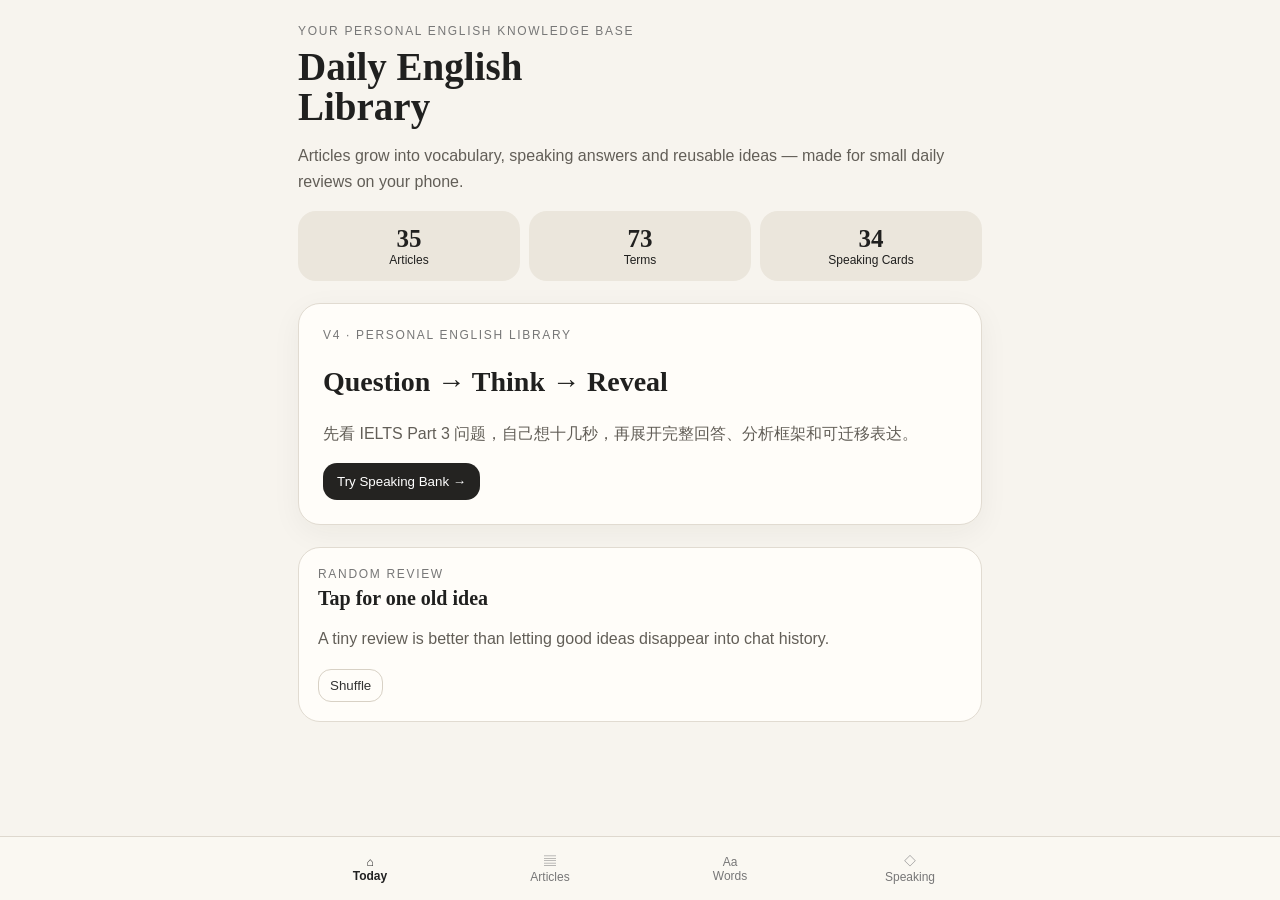
==== commit 22ee46de: "Add files via upload" ====
--- a/index.html
+++ b/index.html
@@ -31,14 +31,14 @@
 <section id="today">
 <div class="eyebrow">Your personal English knowledge base</div><h1>Daily English<br>Library</h1>
 <p class="sub">Articles grow into vocabulary, speaking answers and reusable ideas — made for small daily reviews on your phone.</p>
-<div class="grid"><div class="stat"><b>35</b>Articles</div><div class="stat"><b>26</b>Terms</div><div class="stat"><b>13</b>Speaking Cards</div></div>
-<div class="hero"><div class="eyebrow">v4 · Speaking Bank pilot</div><h2 class="serif" style="font-size:28px">Question → Think → Reveal</h2>
+<div class="grid"><div class="stat"><b>35</b>Articles</div><div class="stat"><b>73</b>Terms</div><div class="stat"><b>34</b>Speaking Cards</div></div>
+<div class="hero"><div class="eyebrow">v4 · Personal English Library</div><h2 class="serif" style="font-size:28px">Question → Think → Reveal</h2>
 <p class="idea">先看 IELTS Part 3 问题，自己想十几秒，再展开完整回答、分析框架和可迁移表达。</p>
 <button class="action" onclick="show('ideas')">Try Speaking Bank →</button></div>
 <div class="card"><div class="eyebrow">Random review</div><h3 id="randomTitle">Tap for one old idea</h3><p id="randomText" class="idea">A tiny review is better than letting good ideas disappear into chat history.</p><button class="ghost" onclick="randomReview()">Shuffle</button></div>
 </section>
 
-<section id="articles" class="hidden"><div class="eyebrow">Archive</div><h2 class="sectionTitle">Articles</h2><p class="small">Course map · #1–#35 · #2–#11 English articles + Chinese summaries</p><input id="articleSearch" class="search" placeholder="Search title, topic, framework…" oninput="renderArticles()"><div id="articleList"></div></section>
+<section id="articles" class="hidden"><div class="eyebrow">Archive</div><h2 class="sectionTitle">Articles</h2><p class="small">Course map · #1–#35 · #2–#35 English articles + Chinese summaries</p><input id="articleSearch" class="search" placeholder="Search title, topic, framework…" oninput="renderArticles()"><div id="articleList"></div></section>
 
 <section id="words" class="hidden"><div class="eyebrow">Language bank</div><h2 class="sectionTitle">Words & Terms</h2><p class="small">普通词汇、学术术语和专有名词分开复习。状态保存在这台设备。</p>
 <div class="filters"><button class="filter active" onclick="setType('all',this)">All</button><button class="filter" onclick="setType('vocab',this)">Vocabulary</button><button class="filter" onclick="setType('academic',this)">Academic Terms</button><button class="filter" onclick="setType('proper',this)">Proper Nouns</button><button class="filter" onclick="setType('saved',this)">★ Saved</button></div>
@@ -149,13 +149,79 @@
 {"w":"opportunity cost","zh":"机会成本","type":"academic","ex":"The opportunity cost of an hour is the best alternative use of that time.","src":"#10"}
 {"w":"time scarcity","zh":"时间稀缺","type":"academic","ex":"Time scarcity can change how people value convenience.","src":"#10"}
 {"w":"recurring revenue","zh":"经常性收入；持续性收入","type":"academic","ex":"Subscriptions can provide companies with predictable recurring revenue.","src":"#11"}
-{"w":"automatic renewal","zh":"自动续订","type":"academic","ex":"Automatic renewal can keep a subscription active without a new decision each month.","src":"#11"}];
-
-const archivedArticles={"2": "<p>If you ask experienced investors for advice, many of them will mention <strong>index funds</strong> sooner or later. These investment products have grown rapidly over the past two decades and now hold trillions of dollars worldwide. While some investors continue to believe they can outperform the market by selecting individual stocks, others argue that simply following the market may actually be the smarter strategy.</p><p>To understand why index funds have become so popular, it is helpful to first understand how they work. Instead of trying to choose the “best” companies, an index fund simply aims to copy a market index. For example, if an index contains 500 companies, the fund buys shares in those companies in roughly the same proportions. As a result, the fund’s performance closely follows the performance of the overall market.</p><p>This idea may sound surprisingly simple, but it challenges a long-held belief in investing—that skilled professionals can consistently identify winning stocks. Active fund managers spend enormous amounts of time researching companies, analyzing financial statements, meeting executives, and predicting future trends. In return, investors usually pay higher management fees.</p><p>However, numerous studies have shown that many actively managed funds fail to outperform their benchmark indexes over long periods after accounting for fees. Some managers achieve excellent results for a few years, but maintaining that advantage over decades is extremely difficult. Financial markets are highly competitive, and valuable information spreads quickly. By the time an opportunity becomes obvious, it is often already reflected in stock prices.</p><p>Index funds avoid this problem by accepting a simple reality: predicting the future is extremely hard. Instead of trying to beat the market, they aim to become the market. This approach significantly reduces trading activity, which also lowers transaction costs and taxes in many countries.</p><p>Another reason for the popularity of index investing is diversification. Buying shares of only one or two companies exposes investors to significant risk. Even excellent businesses can face unexpected challenges, such as technological disruption, legal disputes, or changes in consumer preferences. By investing in hundreds or even thousands of companies, index funds reduce the impact of any single company’s poor performance.</p><p>Of course, diversification does not eliminate risk entirely. If the entire market declines because of a recession, a financial crisis, or geopolitical uncertainty, index funds will also lose value. Investors sometimes misunderstand diversification as protection against every possible loss. In reality, it mainly protects against the failure of individual companies rather than the market as a whole.</p><p>One interesting psychological advantage of index funds is that they encourage patience. Individual stock investors often feel tempted to buy and sell frequently in response to news headlines or market fluctuations. Unfortunately, emotional decisions can seriously reduce long-term returns. Fear causes people to sell during market crashes, while excitement encourages them to buy after prices have already risen significantly.</p><p>Behavioral economists have spent decades studying these patterns. Research suggests that human beings naturally dislike losses more than they enjoy equivalent gains, a phenomenon known as <strong>loss aversion</strong>. Because of this bias, investors sometimes abandon well-designed investment plans during periods of uncertainty.</p><p>Index investing offers a relatively simple solution. Rather than constantly predicting tomorrow’s market movements, investors focus on long-term economic growth. As businesses become more productive, develop new technologies, and create more valuable products and services, the overall economy tends to expand over time. Although short-term volatility remains unavoidable, long-term investors hope to benefit from decades of economic progress.</p><p>This does not mean index investing is perfect. Critics argue that if too much money flows into passive funds, fewer investors will actively analyze companies, potentially making markets less efficient. Others worry that the largest index fund providers have become powerful shareholders capable of influencing corporate decisions across many industries.</p><p>Even so, most economists believe active and passive investing will continue to coexist. Active investors play an important role in discovering prices and identifying opportunities, while passive investors provide an inexpensive way for ordinary people to participate in long-term market growth.</p><p>For young investors especially, the debate may be less important than developing good financial habits. Saving consistently, investing regularly, controlling emotions, and thinking over decades rather than months often have a greater impact on wealth than choosing between two similar investment products.</p><p>Ultimately, successful investing may depend less on finding the perfect stock and more on maintaining discipline through both good markets and bad ones. In finance, patience is often one of the most valuable assets an investor can possess.</p>", "3": "<p>Walk past the flagship stores of famous luxury brands in cities like Paris, Milan, Seoul, or Shanghai, and you may notice something surprising. Even during periods of economic uncertainty, these stores often remain busy. While many consumers reduce spending on ordinary goods when inflation rises or the economy slows, demand for certain luxury products appears remarkably resilient. Why would people continue buying handbags that cost thousands of dollars or watches that cost as much as a car?</p><p>At first glance, this behavior seems irrational. Economists usually expect consumers to become more cautious when prices increase or incomes become uncertain. However, luxury goods occupy a unique position in economics because people are not purchasing only the physical product—they are also buying intangible value.</p><p>One explanation comes from the concept of <strong>signaling</strong>. In economics, signaling refers to actions that communicate information to other people. A luxury handbag, for example, may signal wealth, taste, or professional success. Whether these signals accurately reflect reality is another question, but they influence how others perceive the owner.</p><p>This idea is closely related to the theory of <strong>conspicuous consumption</strong>, introduced by American economist <strong>++Thorstein Veblen++</strong> in the late nineteenth century. Veblen argued that some consumers purchase expensive products not because they are objectively better, but because high prices themselves make these products attractive. Owning something rare and expensive distinguishes consumers from others and creates a sense of social status.</p><p>Interestingly, luxury brands actively reinforce this perception. Unlike companies that try to maximize sales volume, luxury firms often limit production deliberately. Some products are released in extremely small quantities, while others require customers to build a long purchasing history before they can even buy them. Scarcity creates exclusivity, and exclusivity often increases desire.</p><p>Marketing also plays a significant role. Luxury advertisements rarely focus on technical specifications or practical benefits. Instead, they tell stories. A watch becomes a symbol of tradition. A handbag represents elegance and confidence. A sports car embodies freedom and achievement. Consumers are invited to purchase not merely an object but an identity.</p><p>Psychologists suggest that these marketing strategies work because people naturally seek belonging and recognition. Humans constantly compare themselves with others, especially in environments where success is highly visible. Social media has intensified this tendency. Platforms filled with carefully selected photos of vacations, designer clothing, and expensive restaurants encourage users to compare their own lifestyles with those of influencers or celebrities.</p><p>This phenomenon creates what economists call a <strong>positional good</strong>. The value of such a product depends partly on how many other people own it. If everyone carried exactly the same luxury handbag, its ability to signal status would decline significantly. Ironically, widespread popularity can reduce exclusivity, forcing luxury brands to introduce even more limited collections.</p><p>However, not every luxury purchase is motivated by status. Many consumers genuinely appreciate craftsmanship, design, or heritage. A mechanical watch may contain hundreds of carefully assembled components requiring years of training to manufacture. A leather bag may be handmade using techniques passed down through generations. In these cases, buyers may view luxury goods as works of art rather than simple consumer products.</p><p>Investment considerations have also entered the conversation. Certain luxury watches, handbags, and even sneakers have appreciated substantially in value over the past decade. Some investors now treat these products as <strong>alternative assets</strong>, alongside fine art, wine, and collectible cars. Nevertheless, experts warn that this market is highly unpredictable. Prices often depend on changing fashion trends, brand reputation, and consumer sentiment rather than objective financial fundamentals.</p><p>The luxury industry has also faced growing criticism. Environmental groups argue that encouraging constant consumption contradicts sustainability goals. Others question whether luxury companies should charge such high prices when manufacturing costs represent only a small fraction of retail prices. In response, many brands have invested in recycling programs, ethical sourcing, and carbon reduction initiatives, hoping to strengthen both their reputation and their long-term competitiveness.</p><p>The rise of younger consumers presents another challenge. Members of <strong>++Generation Z++</strong> often express greater concern about sustainability and authenticity than previous generations. Surveys suggest that many young shoppers prefer brands whose values align with their own. As a result, luxury companies increasingly emphasize transparency, environmental responsibility, and social impact in addition to craftsmanship.</p><p>Ultimately, luxury goods reveal something fascinating about economics. Markets are not driven solely by logic or mathematical calculations. Human emotions, social relationships, cultural values, and personal identity all influence purchasing decisions. Understanding consumer behavior therefore requires insights not only from economics but also from psychology and sociology.</p><p>For investors, marketers, and policymakers alike, the luxury industry serves as a reminder that economic value is rarely determined by production costs alone. Sometimes, the stories people tell—and choose to believe—become just as valuable as the products themselves.</p>", "4": "<p>Imagine walking into a supermarket where every product is free, but there is one condition: before taking anything, you must spend several minutes watching advertisements. Most people would quickly realize that the products are not actually free. They are paying with something else—their attention.</p><p>This simple example captures one of the defining features of the modern digital economy. Many of the world’s largest technology companies offer services that cost little or nothing to use. Social media platforms, search engines, video-sharing websites, and messaging apps are often available at no monetary cost. Yet these businesses generate enormous profits. Their real product is not the software itself, but the attention of billions of users.</p><p>Economists sometimes describe this system as the <strong>attention economy</strong>. In traditional markets, companies competed for customers’ money. Today, many businesses compete first for customers’ time and attention because attention can later be converted into revenue through advertising, subscriptions, or data-driven services.</p><p>Attention is valuable because it is scarce. Every person has only twenty-four hours in a day, and only a limited amount of mental energy. As more digital content becomes available, attention becomes increasingly difficult to capture. This explains why technology companies invest heavily in recommendation algorithms, personalized notifications, and user interface design. Their goal is to persuade users to stay on the platform for just a little longer.</p><p>One technique involves personalization. Rather than showing identical content to everyone, algorithms analyze enormous amounts of information about users’ interests, browsing history, and online behavior. They then recommend videos, articles, or products that are most likely to keep each individual engaged. As a result, two people opening the same app may encounter completely different experiences.</p><p>From a business perspective, this strategy makes perfect sense. If users spend more time on a platform, they are exposed to more advertisements, increasing advertising revenue. In addition, companies collect more data, allowing them to improve future recommendations and sell more precisely targeted advertising. This creates a powerful feedback loop: better recommendations lead to longer engagement, which generates more data, leading to even better recommendations.</p><p>However, critics argue that maximizing engagement is not always the same as maximizing well-being. Research suggests that emotionally charged content—especially posts that provoke surprise, anger, or fear—often spreads more quickly than calm or balanced information. As a result, algorithms designed to maximize user engagement may unintentionally amplify misinformation, political polarization, or unhealthy social comparison.</p><p>Another concern involves productivity. Many people intend to check their phones for only a few minutes but end up spending much longer than expected. Psychologists explain this using concepts such as <strong>variable rewards</strong>, a principle also found in gambling. Because users never know exactly what interesting content will appear next, they continue scrolling in anticipation of another rewarding experience.</p><p>This behavior has economic consequences beyond individual productivity. Employers lose working hours, students struggle to concentrate on studying, and consumers make more impulsive purchasing decisions after prolonged exposure to personalized advertising. In other words, the competition for attention affects not only technology companies but also education, healthcare, finance, and public policy.</p><p>Governments have begun responding in different ways. Some countries have introduced stricter privacy regulations, requiring companies to explain how user data is collected and processed. Others have proposed restrictions on personalized advertising aimed at children or limits on certain addictive design features. These policies attempt to balance technological innovation with consumer protection.</p><p>Businesses themselves are also reconsidering their approaches. Some subscription-based services argue that their incentives are healthier because they earn money directly from customers rather than advertisers. If users become dissatisfied, they simply cancel their subscriptions. This business model encourages companies to prioritize customer satisfaction instead of maximizing screen time at any cost.</p><p>For individuals, understanding the attention economy has become an increasingly valuable skill. Managing attention is no longer simply a matter of personal discipline; it also requires recognizing that many digital products are intentionally designed to compete for it. Small habits—such as disabling unnecessary notifications, scheduling focused work sessions, or placing phones out of reach while studying—can significantly improve concentration over time.</p><p>Interestingly, economists have begun comparing attention to other scarce economic resources such as labor or capital. Just as successful investors allocate financial capital carefully, individuals may need to allocate their attention deliberately. Every hour spent on one activity is an hour unavailable for another. Choosing where to direct attention therefore becomes an economic decision as well as a personal one.</p><p>Ultimately, the attention economy reminds us that the most valuable resource in the digital age may not be money, technology, or even information. It may simply be the ability to decide what deserves our attention—and what does not.</p>", "5": "<p>In financial markets, investors often describe prices as either <strong>overvalued</strong> or <strong>undervalued</strong>. Ideally, the price of an asset should reflect its true economic value based on factors such as future earnings, cash flow, and growth potential. In reality, however, markets are driven not only by facts but also by human psychology. As a result, prices sometimes rise far beyond what fundamentals appear to justify, creating what economists call a <strong>market bubble</strong>.</p><p>A bubble occurs when the price of an asset increases rapidly, mainly because investors expect prices to continue rising rather than because the asset itself has become significantly more valuable. During these periods, optimism spreads quickly. Rising prices attract media attention, encouraging more investors to join the market. Their purchases push prices even higher, reinforcing the belief that further gains are inevitable.</p><p>History offers many examples of bubbles. One of the earliest was the Dutch <strong>Tulip Mania</strong> in the seventeenth century, when rare tulip bulbs sold for astonishing prices before the market eventually collapsed. More recently, the <strong>dot-com bubble</strong> of the late 1990s saw internet companies receive enormous valuations despite having little or no profit. When expectations proved unrealistic, technology stocks fell dramatically. Similar discussions have surrounded cryptocurrencies, real estate, and certain artificial intelligence companies in recent years, although economists continue to debate whether these represent genuine bubbles or simply periods of rapid innovation.</p><p>An interesting question arises: <strong>Why do intelligent investors participate in bubbles if they know the risks?</strong></p><p>The answer is more complicated than simply saying people become greedy. Behavioral economists have identified several psychological biases that influence financial decisions.</p><p>One of the most powerful is <strong>herd behavior</strong>. Humans naturally look to others for guidance when facing uncertainty. If everyone around us appears to be buying a particular asset, we may assume they possess information that we do not. Following the crowd feels safer than acting alone, even when the crowd may be wrong.</p><p>Another important factor is <strong>FOMO</strong>, or the <strong>fear of missing out</strong>. Imagine watching friends earn impressive returns while your own investments remain relatively stable. Even if you understand the risks intellectually, it becomes emotionally difficult to stay on the sidelines. Investors may begin purchasing assets simply because prices have already risen, believing they can sell before the market declines.</p><p>This belief often depends on what economists call the <strong>greater fool theory</strong>. According to this idea, an investor may knowingly buy an overpriced asset because they expect someone else—a “greater fool”—to purchase it later at an even higher price. The strategy can appear profitable for a while, but it becomes extremely risky once demand begins to weaken.</p><p>Media coverage also plays an important role. Financial news tends to report extraordinary success stories rather than ordinary long-term investing. Headlines celebrating people who became millionaires through a single investment receive far more attention than stories about investors who patiently built wealth over several decades. This creates a distorted perception of what successful investing usually looks like.</p><p>Social media has intensified these effects. Online platforms allow investment ideas to spread across the world within minutes. Influencers, discussion forums, and short videos often simplify complex financial concepts into confident predictions. While some creators provide valuable education, others encourage excessive speculation by presenting high-risk investments as easy opportunities for quick profits.</p><p>Professional investors are not completely immune either. Fund managers may worry about underperforming competitors during rapidly rising markets. Even if they privately believe prices are becoming unreasonable, refusing to invest may damage their short-term performance and discourage clients. In other words, career incentives sometimes encourage behavior that appears irrational from a long-term perspective.</p><p>Fortunately, understanding these psychological biases can help investors make better decisions. One widely recommended strategy is to establish an investment plan before emotions become involved. Instead of reacting to headlines, investors decide in advance how much they will invest, how often they will invest, and under what circumstances they will sell. This reduces the influence of fear and excitement.</p><p>Diversification provides another layer of protection. Since predicting bubbles with perfect accuracy is nearly impossible, spreading investments across different industries and asset classes reduces the consequences of being wrong about any single market.</p><p>Long-term thinking also changes perspective. Short-term price fluctuations often feel dramatic, but many become insignificant when viewed over ten or twenty years. Legendary investors frequently emphasize that successful investing depends more on patience and discipline than on predicting the next market trend.</p><p>Ultimately, bubbles reveal something important about both economics and human nature. Markets are collections of people, and people are emotional as well as rational. Fear, excitement, hope, and regret all influence financial decisions. Understanding these emotions does not eliminate investment risk, but it helps investors recognize when decisions are being driven by psychology rather than careful analysis.</p><p>Perhaps the most valuable lesson is that intelligence alone does not guarantee good investment decisions. Successful investing often requires emotional discipline—the ability to remain calm when others become either excessively optimistic or overwhelmingly pessimistic.</p>", "6": "<p>Artificial intelligence has evolved rapidly over the past few years. At first, many people used AI simply as a chatbot that could answer questions or generate text. More recently, however, a new generation of systems known as <strong>AI agents</strong> has begun attracting attention. Unlike traditional chatbots, AI agents are designed not only to respond to requests but also to complete complex tasks by planning, making decisions, and using digital tools.</p><p>Imagine asking an AI not just to explain how to plan a holiday but to compare flights, reserve hotels, organize your travel itinerary, calculate your budget, and remind you when it is time to check in. Instead of completing one instruction at a time, the AI breaks the larger goal into smaller steps and carries them out in sequence. This ability to perform multiple connected actions is one of the defining characteristics of AI agents.</p><p>Businesses have become particularly interested in this technology. Many companies spend significant amounts of time on repetitive administrative work such as scheduling meetings, preparing reports, responding to customer inquiries, and organizing documents. If AI agents can perform these tasks reliably, employees will have more time to focus on creative thinking, relationship building, and strategic decision-making.</p><p>Several consulting firms predict that AI agents could become as common in offices as spreadsheets or email are today. Rather than replacing entire professions, they may function as digital assistants working alongside humans. A financial analyst might ask an AI agent to gather market data, summarize earnings reports, and prepare presentation slides before reviewing the final conclusions personally. A lawyer could request that an AI organize thousands of legal documents before deciding which evidence is most relevant. A doctor might use an AI system to collect patient records while remaining responsible for diagnosis and treatment.</p><p>This collaborative model reflects an important principle: automation does not necessarily eliminate human work; instead, it often changes the nature of that work. Throughout history, new technologies have shifted people’s responsibilities rather than making them completely unnecessary. Calculators reduced the need for manual calculations but increased the importance of analytical thinking. Email reduced postal correspondence while creating new expectations for rapid communication. AI agents may produce a similar transformation.</p><p>Despite their impressive capabilities, AI agents still face significant limitations. One major challenge is reliability. Current systems occasionally misunderstand instructions, generate inaccurate information, or fail to recognize unusual situations. Because of these limitations, organizations generally require human supervision before important decisions are implemented.</p><p>Another concern involves security. AI agents often need permission to access emails, calendars, financial records, or internal company documents in order to complete tasks effectively. Granting such access raises important questions about privacy, cybersecurity, and data protection. Companies must carefully determine what information AI systems should be allowed to access and under what conditions.</p><p>There are also ethical considerations. If an AI agent makes a costly mistake—such as booking incorrect flights, transferring money to the wrong account, or providing inaccurate legal information—who should be responsible? The software developer? The company using the AI? Or the employee supervising the system? Governments around the world are beginning to develop regulations addressing these questions, although legal frameworks continue to evolve.</p><p>Interestingly, economists argue that AI agents may increase demand for certain human skills rather than reduce it. As routine work becomes easier to automate, employers may place even greater value on communication, leadership, creativity, emotional intelligence, and critical thinking. Employees who can effectively collaborate with AI systems may become more productive than either humans or AI working independently.</p><p>Education is likely to change as well. Instead of memorizing large amounts of factual information, students may spend more time learning how to evaluate AI-generated content, ask effective questions, verify sources, and solve unfamiliar problems. In other words, the ability to think critically may become more valuable than the ability to recall information from memory.</p><p>Some researchers compare AI agents to the arrival of the internet in the 1990s. At that time, many people underestimated how dramatically digital technology would transform business, education, and everyday life. While it remains impossible to predict exactly how AI agents will develop, few experts doubt that they will influence the way many organizations operate over the coming decade.</p><p>For individuals entering the workforce, this shift presents both opportunities and challenges. Those who resist technological change may find it increasingly difficult to remain competitive. On the other hand, people who understand how to combine human judgment with AI capabilities may discover entirely new career opportunities that do not yet exist today.</p><p>Ultimately, AI agents should probably not be viewed as replacements for human intelligence but as tools that extend it. Just as calculators did not eliminate mathematicians and search engines did not eliminate researchers, AI agents are unlikely to eliminate the need for thoughtful human decision-making. Instead, they may allow people to spend less time on routine tasks and more time on the uniquely human abilities that machines still struggle to replicate.</p>", "7": "<p>If you compare countries around the world, one fact quickly becomes clear: some nations have achieved extraordinary levels of prosperity, while others continue to struggle with poverty despite possessing abundant natural resources. This raises one of the oldest and most important questions in economics: <strong>Why do some countries become rich while others remain poor?</strong></p><p>For centuries, people believed that geography was the primary explanation. Countries with fertile land, navigable rivers, and favorable climates generally produced more food and developed larger populations. Coastal regions benefited from international trade, while isolated inland areas often faced higher transportation costs. Geography undoubtedly influenced early economic development, but modern economists increasingly argue that it cannot explain everything.</p><p>Consider two countries with similar natural resources but very different economic outcomes. In many cases, the difference lies not beneath the ground but within the institutions that govern society.</p><p>Economists use the term <strong>institutions</strong> to describe the formal and informal rules that shape economic activity. These include legal systems, property rights, contract enforcement, education, financial markets, and government effectiveness. Good institutions encourage people to invest, start businesses, and innovate because they believe their efforts will be rewarded fairly.</p><p>Imagine an entrepreneur who develops a revolutionary new product. If contracts cannot be enforced or property rights are weak, competitors might simply copy the invention without consequences. Under those conditions, entrepreneurs have little incentive to invest time or money in innovation. On the other hand, if the legal system protects intellectual property and resolves disputes efficiently, businesses are more willing to take risks.</p><p>Education is another essential ingredient of long-term economic growth. Economists often describe education as an investment in <strong>human capital</strong>—the knowledge, skills, and health that enable people to become more productive. Countries with highly educated workforces generally adapt more quickly to technological change and attract higher-value industries.</p><p>However, education alone is not sufficient. A country may produce excellent graduates, but if its economy cannot create enough high-skilled jobs, talented workers may choose to move abroad. This phenomenon is known as <strong>brain drain</strong>. While migration can create opportunities for individuals, it may also slow economic development in the countries they leave behind.</p><p>Innovation has become an increasingly important driver of economic growth. Throughout history, breakthroughs such as the steam engine, electricity, antibiotics, personal computers, and the internet dramatically increased productivity. More recently, advances in artificial intelligence, renewable energy, and biotechnology have begun reshaping industries once again.</p><p>Interestingly, economists emphasize that innovation does not only mean inventing entirely new technologies. It can also involve improving existing processes, organizing businesses more efficiently, or applying successful ideas from one industry to another. Even relatively small improvements, when adopted across millions of workers, can significantly increase national productivity.</p><p>Trade also plays a crucial role. By specializing in products they produce efficiently and importing goods produced more cheaply elsewhere, countries can enjoy higher living standards. International trade allows businesses to reach larger markets, encouraging economies of scale and greater competition. Consumers benefit from lower prices and more choices, while firms gain access to advanced technologies and global supply chains.</p><p>Nevertheless, globalization has produced both winners and losers. Industries exposed to international competition sometimes decline, leading to unemployment in certain regions. Governments therefore face the difficult challenge of supporting workers during economic transitions while preserving the broader benefits of open markets.</p><p>Another factor that economists increasingly study is <strong>trust</strong>. Although trust may seem more like a social concept than an economic one, it has enormous financial consequences. In societies where people generally trust one another, businesses spend less on monitoring, legal disputes, and security. Contracts become easier to negotiate, and transactions occur more efficiently. Conversely, low levels of trust can increase costs throughout the economy.</p><p>Political stability also matters. Businesses often hesitate to invest when government policies change unpredictably or when conflicts create uncertainty. Long-term investments, such as building factories or conducting scientific research, require confidence that economic conditions will remain reasonably stable over many years.</p><p>In recent decades, digital technology has introduced new opportunities for developing economies. Some countries have expanded access to banking through mobile payment systems without first building traditional banking infrastructure. Others have used online education to improve access to knowledge in remote areas. These examples demonstrate that technological progress sometimes allows countries to “leapfrog” older stages of development.</p><p>Despite decades of research, economists still debate which factor matters most. Some emphasize institutions, while others highlight geography, education, culture, or technology. In reality, these factors interact continuously. Strong institutions encourage innovation. Education supports technological adoption. Political stability attracts investment. Trust lowers transaction costs. Economic development is therefore best understood as a complex system rather than the result of a single cause.</p><p>Ultimately, the wealth of nations depends not only on natural resources but also on the choices societies make over time. Building prosperity is rarely the result of one brilliant policy. Instead, it usually reflects decades of investment in education, innovation, institutions, and human potential.</p>", "8": "<p>Not long ago, becoming a content creator was considered an unusual career choice. Most people viewed platforms for videos, podcasts, blogs, or livestreams as hobbies rather than serious professions. Today, however, millions of people earn income by creating digital content, and governments, universities, and businesses have begun treating the <strong>creator economy</strong> as an important part of the modern labor market.</p><p>The creator economy refers to an ecosystem in which individuals produce original content and monetize their audience through advertising, brand partnerships, subscriptions, online courses, digital products, or direct support from followers. Unlike traditional employment, where workers receive salaries from employers, creators often build businesses around their own personal brands.</p><p>One reason the creator economy has expanded so rapidly is that technology has dramatically lowered the barriers to entry. Twenty years ago, producing high-quality videos or publishing articles required expensive equipment and access to traditional media organizations. Today, a smartphone and an internet connection are often enough to reach a global audience.</p><p>This accessibility has encouraged many young people to consider careers that barely existed a decade ago. Some become educational creators, explaining economics, science, or history. Others focus on gaming, fashion, fitness, or travel. A growing number specialize in highly professional fields such as software engineering, finance, or medicine, demonstrating that online content is no longer limited to entertainment.</p><p>However, behind the apparent freedom lies considerable uncertainty. Unlike conventional jobs, creators rarely receive stable monthly salaries. Their income often fluctuates according to advertising markets, changes in platform algorithms, sponsorship opportunities, or audience preferences. A single viral video can generate substantial revenue, while months of consistent effort may receive relatively little attention.</p><p>This uncertainty partly explains why economists describe the creator economy as a <strong>winner-take-most market</strong>. In such markets, a relatively small number of individuals capture a disproportionately large share of total income and attention. Although thousands of creators may produce excellent work, only a few become internationally recognized.</p><p>Algorithms contribute to this pattern. Digital platforms recommend content based on factors such as watch time, engagement, and user preferences. While recommendation systems help audiences discover new creators, they also create intense competition. Small differences in visibility can lead to enormous differences in income.</p><p>Psychologically, the creator economy presents both opportunities and challenges. On one hand, creators often enjoy greater autonomy than traditional employees. They decide what projects to pursue, when to work, and how to express themselves creatively. Research consistently shows that autonomy is strongly associated with job satisfaction and intrinsic motivation.</p><p>On the other hand, personal identity becomes closely connected with professional performance. Negative comments, declining viewership, or changing algorithms may feel deeply personal because the creator’s work is directly tied to their own personality and reputation. Unlike many traditional professions, separating work from personal life becomes increasingly difficult.</p><p>Another important issue is <strong>burnout</strong>. Many creators feel pressure to publish continuously because online audiences expect regular updates. Taking a break may reduce visibility, making it harder to regain momentum later. As a result, some creators continue producing content even when they feel exhausted.</p><p>Businesses have responded by building entire industries around creators. Talent agencies help negotiate contracts, software companies develop editing tools, and financial institutions now offer specialized services for digital entrepreneurs whose incomes fluctuate from month to month. Universities have even begun offering courses on personal branding, digital marketing, and online entrepreneurship.</p><p>The creator economy also raises interesting questions about education. Should schools prepare students for careers that depend heavily on creativity, communication, and digital literacy? Or should they continue emphasizing traditional professions with more predictable career paths? Increasingly, educators argue that the two approaches are not mutually exclusive. Skills such as storytelling, public speaking, video production, and community building may become valuable across many industries, even for people who never become full-time creators.</p><p>Looking ahead, artificial intelligence is likely to reshape the creator economy once again. AI can already assist with editing videos, generating subtitles, designing graphics, and translating content into multiple languages. Rather than replacing creators entirely, these tools may reduce repetitive tasks, allowing people to focus more on original ideas and authentic communication.</p><p>Ultimately, the creator economy reflects a broader shift in how people think about work. Many individuals today seek careers that offer not only financial security but also purpose, flexibility, and creative expression. Yet the freedom associated with independent work often comes with greater uncertainty and responsibility.</p><p>The lesson may be that turning a hobby into a career is neither a guaranteed path to happiness nor an inevitable mistake. Like any profession, success depends on balancing passion with discipline, creativity with business skills, and ambition with personal well-being.</p>", "9": "<p>Imagine that a new messaging app is launched today. It has a cleaner design, stronger privacy protection, and more innovative features than its competitors. Logically, you might expect millions of people to switch immediately. Yet in reality, this rarely happens. Why? Because the value of a messaging app depends not only on its features but also on how many other people use it.</p><p>This phenomenon is known in economics as the <strong>network effect</strong>. A product benefits from a network effect when it becomes more valuable as more people use it. The telephone is one of the earliest examples. Owning the only telephone in the world would be almost useless. However, as more households connected to the network, every new user increased the value of the system for everyone else.</p><p>Today, network effects influence many industries. Social media platforms become more attractive as more users join because people want to interact with friends, family, and colleagues. Online marketplaces become more useful because more buyers attract more sellers, and more sellers provide greater variety for buyers. Payment systems, ride-sharing services, and even some video games benefit from similar dynamics.</p><p>For businesses, network effects can create powerful competitive advantages. Once a company builds a sufficiently large user base, attracting customers becomes easier because people naturally prefer joining the platform where most others already are. Economists sometimes refer to this process as a <strong>positive feedback loop</strong>: growth creates more growth.</p><p>This explains why many technology companies focus heavily on user growth during their early years, even if they earn little profit initially. Investors are often willing to tolerate years of financial losses if they believe a company can establish a strong network effect before competitors do. In these cases, market share may be more valuable than short-term profitability.</p><p>However, network effects are not always enough to guarantee success. A company must continue improving its products because users may eventually leave if the platform becomes unreliable or fails to innovate. History provides many examples of once-dominant technology companies losing their leadership after ignoring changing consumer preferences.</p><p>Another challenge is the <strong>switching cost</strong>. Switching costs are not always financial. Sometimes they involve the inconvenience of moving data, learning new software, or persuading friends and colleagues to adopt the same platform. Imagine convincing everyone you know to abandon their favorite messaging app simply because another app is slightly better. The effort itself becomes a significant barrier.</p><p>Interestingly, switching costs and network effects often reinforce one another. As users invest more time building contacts, purchasing digital products, or storing personal information on a platform, leaving becomes increasingly difficult. This helps explain why many people continue using services they occasionally complain about.</p><p>Yet these advantages also raise concerns about competition. If one company becomes overwhelmingly dominant, new businesses may struggle to enter the market regardless of how innovative their products are. Economists worry that reduced competition can slow innovation, increase prices, or limit consumer choice.</p><p>Governments around the world have responded by strengthening <strong>antitrust</strong> policies. Competition authorities investigate whether large technology firms use their market power unfairly, such as by acquiring promising competitors or giving preferential treatment to their own products. The goal is not to punish success but to ensure that markets remain open to future innovation.</p><p>Artificial intelligence introduces a fascinating new dimension to network effects. AI systems often improve as they process more data. Companies with larger user bases may therefore develop stronger AI models, attracting even more users and creating another feedback loop. Some experts argue that AI could make network effects even more powerful than before.</p><p>Nevertheless, size is not everything. Smaller companies sometimes succeed by focusing on specific communities or specialized needs that large platforms overlook. Rather than competing directly with global giants, they create products for particular professions, hobbies, or local markets. In business strategy, this approach is known as serving a <strong>niche market</strong>.</p><p>For consumers, network effects are both beneficial and limiting. On one hand, they make services more useful, convenient, and connected. On the other hand, they can reduce competition and make it difficult to adopt newer alternatives, even when those alternatives offer better technology.</p><p>Ultimately, the success of many digital businesses depends not only on building excellent products but also on creating thriving communities. In the digital economy, people are often choosing not just software but ecosystems. The strongest companies understand that technology connects people—but networks create value.</p>", "10": "<p>If someone offered you an extra $100 today, you would probably accept it without hesitation. But what if someone offered you an extra hour every day for the rest of your life? Surprisingly, many economists argue that the second offer would be far more valuable. Unlike money, time cannot be borrowed, saved in a bank, or earned back once it has passed. Every person, regardless of wealth or social status, receives the same twenty-four hours each day.</p><p>This simple observation has led economists to think differently about one of the world’s most limited resources: time. While traditional economics focuses on money, prices, and markets, modern economists increasingly recognize that how people spend their time often determines their long-term success, happiness, and productivity.</p><p>One of the most important concepts related to time is <strong>opportunity cost</strong>. Every decision involves giving up an alternative. If you spend two hours watching television, those same two hours cannot be used for studying, exercising, working, or spending time with family. The true cost of an activity is therefore not only what you pay but also what you sacrifice by choosing it.</p><p>For this reason, successful people often pay close attention to how they allocate their time. Business leaders frequently delegate routine tasks, allowing them to focus on activities that create greater value. Students who plan their study schedules carefully usually achieve better results than those who study only when they feel motivated. The principle is the same: limited resources should be invested where they generate the greatest return.</p><p>Technology has made this issue both easier and more complicated. On one hand, digital tools automate repetitive work, provide instant access to information, and allow people to communicate across continents within seconds. Tasks that once required hours can now be completed in minutes.</p><p>On the other hand, technology also competes aggressively for our attention. Social media, short videos, online shopping, and endless notifications make it increasingly difficult to concentrate on meaningful work. Many people feel busy all day without accomplishing the tasks that matter most. Economists describe this as a mismatch between <strong>activity</strong> and <strong>productivity</strong>. Being busy does not necessarily mean creating value.</p><p>Researchers studying workplace productivity have reached a similar conclusion. Contrary to popular belief, working longer hours does not always produce better results. After a certain point, fatigue reduces concentration, increases mistakes, and lowers creativity. In many professions, the quality of work matters more than the number of hours spent working.</p><p>This idea has influenced businesses around the world. Some companies have experimented with four-day workweeks or more flexible schedules. Interestingly, several pilot programs found that employees maintained—or even increased—their productivity despite working fewer hours. Why? Because limited time encouraged people to prioritize important tasks, reduce unnecessary meetings, and avoid distractions.</p><p>Behavioral economists also study why people procrastinate even when they know delaying work is harmful. One explanation involves <strong>present bias</strong>, the tendency to value immediate rewards more highly than future benefits. Watching one more episode of a television series feels enjoyable now, while preparing for an exam mainly benefits our future selves. As a result, people often choose short-term pleasure over long-term goals.</p><p>To overcome this tendency, many experts recommend designing environments that make good decisions easier. For example, placing your phone in another room while studying reduces temptation. Scheduling exercise with a friend increases accountability. Preparing tomorrow’s to-do list before going to bed makes it easier to begin work the next morning. These small changes reduce the amount of self-control required throughout the day.</p><p>Another fascinating idea is that income and time are not always substitutes. As people’s incomes rise, they often become willing to spend money to save time. They may order food delivery, use faster transportation, hire cleaners, or pay for software that automates routine tasks. In economics, this reflects a trade-off between financial resources and time resources.</p><p>However, psychologists caution that simply saving time does not automatically increase happiness. What matters is <strong>how</strong> that saved time is used. If people spend the extra hours on meaningful relationships, hobbies, learning, or rest, their well-being often improves. If they simply fill the time with more work or endless scrolling, the benefits may disappear.</p><p>This idea is particularly relevant for young adults entering university or beginning their careers. Many students focus exclusively on grades or future salaries while overlooking the importance of developing healthy habits, maintaining friendships, and protecting their mental health. Yet these investments often produce long-term benefits that cannot easily be measured by money alone.</p><p>Ultimately, economics teaches us that every resource is scarce. Money can usually be earned again. Knowledge can continue growing. Even businesses can recover from financial losses. Time, however, moves in only one direction. Understanding its value may therefore be one of the most important lessons that economics can offer—not only for markets but also for life itself.</p>", "11": "<p>Not long ago, owning things was considered an important sign of success. People bought DVDs instead of streaming movies, purchased software on physical discs, and stored music collections on shelves. Today, however, many consumers pay monthly fees to access products and services without ever owning them. From video streaming platforms and cloud storage to fitness apps and AI tools, subscriptions have become an increasingly common part of everyday life.</p><p>This shift has given rise to what economists call the <strong>subscription economy</strong>. Instead of making a one-time purchase, customers pay recurring fees for continuous access to a product or service. For businesses, this model provides more predictable revenue. For consumers, it often reduces the upfront cost of expensive products while ensuring regular updates and customer support.</p><p>One reason subscriptions have become so popular is technological change. Software companies, for example, once sold permanent licenses that customers used for years. However, maintaining those products required constant updates, security improvements, and technical support. By charging monthly or annual fees, companies can continuously improve their software while generating stable income to fund future development.</p><p>The same logic applies beyond software. Music streaming services allow listeners to access millions of songs without buying individual albums. Video platforms offer thousands of films and television shows for the price of a single cinema ticket each month. Cloud gaming services enable users to play advanced games without purchasing expensive hardware. In each case, consumers pay for convenience rather than ownership.</p><p>From a business perspective, recurring revenue has several advantages. Predictable cash flow makes financial planning easier and often increases investor confidence. Instead of relying on occasional large purchases, companies receive regular income that helps them hire employees, invest in research, and develop new products.</p><p>However, the subscription model also creates new challenges. Consumers often underestimate how quickly small monthly payments accumulate. A streaming service costing ten dollars per month may seem inexpensive, but after adding music subscriptions, cloud storage, AI tools, online newspapers, fitness memberships, and premium mobile apps, total monthly spending can become surprisingly high.</p><p>Behavioral economists explain this phenomenon using the idea of <strong>mental accounting</strong>. People tend to evaluate small recurring payments differently from large one-time expenses, even if the total amount spent is exactly the same. Paying $15 every month feels less painful than paying $180 once a year, despite the identical annual cost. Businesses understand this psychological tendency and frequently design pricing strategies around it.</p><p>Another interesting concept is the <strong>lock-in effect</strong>. As customers store photos in cloud services, organize documents in online workspaces, or build playlists on music platforms, switching to another provider becomes increasingly inconvenient. This does not necessarily mean the original service is superior. Instead, users remain because transferring their digital lives requires significant time and effort.</p><p>Artificial intelligence has accelerated the subscription economy even further. Many advanced AI services now operate through monthly payment plans rather than one-time purchases. This approach reflects the high cost of maintaining powerful computing infrastructure and continuously improving AI models. Instead of selling software once, companies provide ongoing access to constantly evolving systems.</p><p>The subscription model also changes the relationship between businesses and customers. In traditional retail, success often depended on persuading customers to make a purchase. Under a subscription model, companies must continuously deliver value because dissatisfied customers can cancel at any time. This creates stronger incentives to improve customer experience, release new features, and provide reliable support.</p><p>Nevertheless, critics argue that subscription fatigue has become a growing problem. Many consumers feel overwhelmed by the number of recurring payments they manage each month. Some have begun returning to one-time purchases whenever possible, while others regularly review and cancel subscriptions they no longer use.</p><p>Environmental considerations also play a role. In some industries, access-based consumption may reduce waste because products are shared more efficiently among users. Car-sharing services, bicycle-sharing systems, and equipment rental businesses allow multiple customers to use the same resources rather than purchasing separate items that remain idle most of the time.</p><p>Looking ahead, economists expect the subscription economy to continue expanding into education, healthcare, transportation, and professional services. Instead of asking, “What do I own?” consumers may increasingly ask, “What can I access when I need it?” Ownership itself may become less important than flexibility and convenience.</p><p>Ultimately, the subscription economy reflects a broader transformation in consumer behavior. People are placing greater value on access, flexibility, and continuous improvement than on permanent ownership. While this model offers convenience and innovation, it also requires consumers to manage recurring expenses carefully. In the end, the smartest financial decision may not be whether to subscribe, but whether each subscription genuinely adds value to everyday life.</p>"};
-
-const archivedSummaries={"2": "指数基金受欢迎的核心原因，不是它承诺更高的短期收益，而是它用较低费用、广泛分散和规则化投资减少了选股与择时的压力。主动投资者不仅要战胜市场，还要克服交易成本和自身情绪。对长期投资者来说，简单、低成本且能够坚持的策略，往往比不断寻找“下一个赢家”更有现实价值。", "3": "奢侈品的价格并不只对应材料和功能。消费者还可能为品牌历史、稀缺性、身份表达和社会信号付费。凡勃伦式消费说明，在某些市场中，高价格本身甚至会增强商品的吸引力，因为它提高了进入门槛并强化排他性。因此，理解奢侈品需要把功能价值与象征价值分开。", "4": "互联网让信息极度丰富，却没有增加人的一天有多少小时，因此注意力反而成为稀缺资源。平台和企业会通过推荐算法、通知和个性化内容争夺用户停留时间。当注意力可以被转化为广告和收入时，用户的专注本身就成为一种有经济价值的资源。", "5": "市场泡沫并不意味着参与者都缺乏智力。即使是聪明的投资者，也会受到从众、FOMO、过度自信和价格上涨带来的反馈影响。当人们因为别人买入而买入，价格上涨又进一步验证乐观叙事时，群体行为可能不断放大。", "6": "AI Agent 的变化在于，它不只是回答一个问题，而是能够围绕目标规划并执行多步骤任务。这可能让 AI 从工具逐渐变成一种“数字同事”。但更强的自主性也带来可靠性、监督、责任划分和工作重构问题。", "7": "国家之间的长期收入差距很难用单一因素解释。制度质量、教育与人力资本、创新能力、贸易、基础设施、社会信任和政治稳定会彼此作用。经济发展更像一个复杂系统：多个条件通过长期反馈共同塑造生产率与增长。", "8": "创作者经济降低了把兴趣转化为收入的门槛，也提供了更大的自主性，但“做喜欢的事”并不会自动带来幸福。收入不稳定、算法依赖、持续产出的压力以及工作与生活边界消失，都可能造成焦虑和倦怠。", "9": "网络效应意味着，一个产品或平台会随着用户数量增加而变得更有价值。这会形成正反馈，使领先平台更难被追赶。但网络效应并非绝对护城河；如果切换成本下降、用户体验恶化或新技术改变网络结构，优势仍可能被打破。", "10": "时间和金钱都是稀缺资源，但时间具有更强的不可逆性。每选择一件事，就意味着放弃把同一段时间用于其他事情的机会，这就是机会成本。因此，财富规划不仅是如何配置金钱，也包括如何配置有限的注意力和生命时间。", "11": "订阅模式把一次性购买转变为持续付费获取使用权。它降低了初始成本并提高便利性，也为企业创造稳定的经常性收入。但自动续费、低感知的小额支出和大量订阅叠加，也可能让消费者持续为很少使用的服务付费。"};
+{"w":"automatic renewal","zh":"自动续订","type":"academic","ex":"Automatic renewal can keep a subscription active without a new decision each month.","src":"#11"},{"w":"upward social comparison","zh":"向上社会比较","type":"academic","ex":"Upward social comparison can motivate people, but constant comparison may reduce life satisfaction.","src":"#12"}
+{"w":"extrinsic","zh":"外在的；外部驱动的","type":"vocab","ex":"Salary and status are common extrinsic measures of success.","src":"#12"}
+{"w":"intrinsic","zh":"内在的；内在驱动的","type":"vocab","ex":"Intrinsic motivation can come from curiosity, purpose or enjoyment.","src":"#12"}
+{"w":"hedonic adaptation","zh":"享乐适应","type":"academic","ex":"Hedonic adaptation can make a major achievement feel normal surprisingly quickly.","src":"#12"}
+{"w":"information asymmetry","zh":"信息不对称","type":"academic","ex":"A trusted brand can reduce information asymmetry between sellers and buyers.","src":"#13"}
+{"w":"identity consumption","zh":"身份消费","type":"academic","ex":"Identity consumption describes purchases that express how people see themselves.","src":"#13"}
+{"w":"premium","zh":"溢价；额外价格","type":"vocab","ex":"Consumers may pay a premium for greater confidence in quality.","src":"#13"}
+{"w":"selection bias","zh":"选择偏差","type":"academic","ex":"Selection bias can make online reviews unrepresentative of all customers.","src":"#14"}
+{"w":"information cascade","zh":"信息级联","type":"academic","ex":"An information cascade can occur when people follow earlier choices instead of relying on their own information.","src":"#14"}
+{"w":"externality","zh":"外部性","type":"academic","ex":"Pollution is a classic negative externality when its cost is not fully reflected in the product price.","src":"#15"}
+{"w":"supply chain","zh":"供应链","type":"academic","ex":"Fast-fashion companies rely on highly responsive global supply chains.","src":"#15"}
+{"w":"Buy Now, Pay Later (BNPL)","zh":"先买后付","type":"academic","ex":"BNPL can reduce the immediate psychological impact of a large purchase.","src":"#16"}
+{"w":"present bias","zh":"当下偏误；现时偏好","type":"academic","ex":"Present bias makes immediate benefits feel more important than future costs.","src":"#16"}
+{"w":"mental accounting","zh":"心理账户","type":"academic","ex":"Mental accounting can change how the same amount of money feels in different contexts.","src":"#16"}
+{"w":"retail therapy","zh":"购物疗愈；通过消费调节情绪","type":"academic","ex":"Retail therapy refers to shopping used partly to improve one's mood.","src":"#17"}
+{"w":"wanting","zh":"想要；欲求动机","type":"academic","ex":"Wanting can remain strong even when the eventual pleasure is limited.","src":"#17"}
+{"w":"liking","zh":"实际享受；愉悦体验","type":"academic","ex":"Liking describes the pleasure people actually experience from a reward.","src":"#17"}
+{"w":"loss aversion","zh":"损失厌恶","type":"academic","ex":"Loss aversion can make a loss feel more powerful than an equivalent gain.","src":"#18"}
+{"w":"sunk cost","zh":"沉没成本","type":"academic","ex":"A sunk cost should not determine a decision when it cannot be recovered.","src":"#18"}
+{"w":"anticipation","zh":"期待；预期中的愉悦","type":"vocab","ex":"Anticipation can make a holiday enjoyable before it even begins.","src":"#19"}
+{"w":"affective forecasting","zh":"情感预测","type":"academic","ex":"Affective forecasting is our attempt to predict how future events will make us feel.","src":"#19"}
+{"w":"mind-wandering","zh":"思维漫游；走神","type":"academic","ex":"Mind-wandering can sometimes support reflection and creative thought.","src":"#20"}
+{"w":"social proof","zh":"社会证明","type":"academic","ex":"Social proof makes popular choices appear safer when people are uncertain.","src":"#21"}
+{"w":"positive feedback loop","zh":"正反馈循环","type":"academic","ex":"Popularity can create a positive feedback loop that attracts even more users.","src":"#21"}
+{"w":"lifestyle inflation","zh":"生活方式膨胀","type":"academic","ex":"Lifestyle inflation can absorb much of a person's salary increase.","src":"#22"}
+{"w":"reference group","zh":"参照群体","type":"academic","ex":"A person's reference group can change as their income and social environment change.","src":"#22"}
+{"w":"choice overload","zh":"选择过载","type":"academic","ex":"Choice overload can make decisions slower and less satisfying.","src":"#23"}
+{"w":"decision fatigue","zh":"决策疲劳","type":"academic","ex":"Too many small choices can contribute to decision fatigue.","src":"#23"}
+{"w":"zero-price effect","zh":"零价格效应","type":"academic","ex":"The zero-price effect can make a free option unusually attractive.","src":"#24"}
+{"w":"default effect","zh":"默认效应","type":"academic","ex":"The default effect helps explain why people often remain with preselected options.","src":"#25"}
+{"w":"inertia","zh":"惰性；维持现状的倾向","type":"vocab","ex":"Consumer inertia can keep unused subscriptions active for months.","src":"#25"},{"w":"complementary skill","zh":"互补性技能","type":"academic","ex":"Complementary skill is a useful concept in the analytical framework from #26.","src":"#26"}
+{"w":"bottleneck","zh":"瓶颈；限制整体表现的稀缺环节","type":"vocab","ex":"Bottleneck is a useful concept in the analytical framework from #26.","src":"#26"}
+{"w":"domain knowledge","zh":"领域知识","type":"academic","ex":"Domain knowledge is a useful concept in the analytical framework from #26.","src":"#26"}
+{"w":"engagement metric","zh":"用户参与度指标","type":"academic","ex":"Engagement metric is a useful concept in the analytical framework from #27.","src":"#27"}
+{"w":"monetize","zh":"商业化；变现","type":"vocab","ex":"Monetize is a useful concept in the analytical framework from #27.","src":"#27"}
+{"w":"salience","zh":"显著性","type":"academic","ex":"Salience is a useful concept in the analytical framework from #28.","src":"#28"}
+{"w":"pain of paying","zh":"支付痛感","type":"academic","ex":"Pain of paying is a useful concept in the analytical framework from #28.","src":"#28"}
+{"w":"stock variable","zh":"存量变量","type":"academic","ex":"Stock variable is a useful concept in the analytical framework from #29.","src":"#29"}
+{"w":"flow variable","zh":"流量变量","type":"academic","ex":"Flow variable is a useful concept in the analytical framework from #29.","src":"#29"}
+{"w":"market expectation","zh":"市场预期","type":"academic","ex":"Market expectation is a useful concept in the analytical framework from #30.","src":"#30"}
+{"w":"first-order effect","zh":"一阶效应","type":"academic","ex":"First-order effect is a useful concept in the analytical framework from #30.","src":"#30"}
+{"w":"second-order effect","zh":"二阶效应","type":"academic","ex":"Second-order effect is a useful concept in the analytical framework from #30.","src":"#30"}
+{"w":"discount rate","zh":"贴现率","type":"academic","ex":"Discount rate is a useful concept in the analytical framework from #31.","src":"#31"}
+{"w":"monetary easing","zh":"货币宽松","type":"academic","ex":"Monetary easing is a useful concept in the analytical framework from #31.","src":"#31"}
+{"w":"feedback loop","zh":"反馈循环","type":"academic","ex":"Feedback loop is a useful concept in the analytical framework from #34.","src":"#34"}
+{"w":"signaling","zh":"信号传递","type":"academic","ex":"Signaling is a useful concept in the analytical framework from #33.","src":"#33"}];
+
+const archivedArticles={"2": "<p>If you ask experienced investors for advice, many of them will mention <strong>index funds</strong> sooner or later. These investment products have grown rapidly over the past two decades and now hold trillions of dollars worldwide. While some investors continue to believe they can outperform the market by selecting individual stocks, others argue that simply following the market may actually be the smarter strategy.</p><p>To understand why index funds have become so popular, it is helpful to first understand how they work. Instead of trying to choose the “best” companies, an index fund simply aims to copy a market index. For example, if an index contains 500 companies, the fund buys shares in those companies in roughly the same proportions. As a result, the fund’s performance closely follows the performance of the overall market.</p><p>This idea may sound surprisingly simple, but it challenges a long-held belief in investing—that skilled professionals can consistently identify winning stocks. Active fund managers spend enormous amounts of time researching companies, analyzing financial statements, meeting executives, and predicting future trends. In return, investors usually pay higher management fees.</p><p>However, numerous studies have shown that many actively managed funds fail to outperform their benchmark indexes over long periods after accounting for fees. Some managers achieve excellent results for a few years, but maintaining that advantage over decades is extremely difficult. Financial markets are highly competitive, and valuable information spreads quickly. By the time an opportunity becomes obvious, it is often already reflected in stock prices.</p><p>Index funds avoid this problem by accepting a simple reality: predicting the future is extremely hard. Instead of trying to beat the market, they aim to become the market. This approach significantly reduces trading activity, which also lowers transaction costs and taxes in many countries.</p><p>Another reason for the popularity of index investing is diversification. Buying shares of only one or two companies exposes investors to significant risk. Even excellent businesses can face unexpected challenges, such as technological disruption, legal disputes, or changes in consumer preferences. By investing in hundreds or even thousands of companies, index funds reduce the impact of any single company’s poor performance.</p><p>Of course, diversification does not eliminate risk entirely. If the entire market declines because of a recession, a financial crisis, or geopolitical uncertainty, index funds will also lose value. Investors sometimes misunderstand diversification as protection against every possible loss. In reality, it mainly protects against the failure of individual companies rather than the market as a whole.</p><p>One interesting psychological advantage of index funds is that they encourage patience. Individual stock investors often feel tempted to buy and sell frequently in response to news headlines or market fluctuations. Unfortunately, emotional decisions can seriously reduce long-term returns. Fear causes people to sell during market crashes, while excitement encourages them to buy after prices have already risen significantly.</p><p>Behavioral economists have spent decades studying these patterns. Research suggests that human beings naturally dislike losses more than they enjoy equivalent gains, a phenomenon known as <strong>loss aversion</strong>. Because of this bias, investors sometimes abandon well-designed investment plans during periods of uncertainty.</p><p>Index investing offers a relatively simple solution. Rather than constantly predicting tomorrow’s market movements, investors focus on long-term economic growth. As businesses become more productive, develop new technologies, and create more valuable products and services, the overall economy tends to expand over time. Although short-term volatility remains unavoidable, long-term investors hope to benefit from decades of economic progress.</p><p>This does not mean index investing is perfect. Critics argue that if too much money flows into passive funds, fewer investors will actively analyze companies, potentially making markets less efficient. Others worry that the largest index fund providers have become powerful shareholders capable of influencing corporate decisions across many industries.</p><p>Even so, most economists believe active and passive investing will continue to coexist. Active investors play an important role in discovering prices and identifying opportunities, while passive investors provide an inexpensive way for ordinary people to participate in long-term market growth.</p><p>For young investors especially, the debate may be less important than developing good financial habits. Saving consistently, investing regularly, controlling emotions, and thinking over decades rather than months often have a greater impact on wealth than choosing between two similar investment products.</p><p>Ultimately, successful investing may depend less on finding the perfect stock and more on maintaining discipline through both good markets and bad ones. In finance, patience is often one of the most valuable assets an investor can possess.</p>", "3": "<p>Walk past the flagship stores of famous luxury brands in cities like Paris, Milan, Seoul, or Shanghai, and you may notice something surprising. Even during periods of economic uncertainty, these stores often remain busy. While many consumers reduce spending on ordinary goods when inflation rises or the economy slows, demand for certain luxury products appears remarkably resilient. Why would people continue buying handbags that cost thousands of dollars or watches that cost as much as a car?</p><p>At first glance, this behavior seems irrational. Economists usually expect consumers to become more cautious when prices increase or incomes become uncertain. However, luxury goods occupy a unique position in economics because people are not purchasing only the physical product—they are also buying intangible value.</p><p>One explanation comes from the concept of <strong>signaling</strong>. In economics, signaling refers to actions that communicate information to other people. A luxury handbag, for example, may signal wealth, taste, or professional success. Whether these signals accurately reflect reality is another question, but they influence how others perceive the owner.</p><p>This idea is closely related to the theory of <strong>conspicuous consumption</strong>, introduced by American economist <strong>++Thorstein Veblen++</strong> in the late nineteenth century. Veblen argued that some consumers purchase expensive products not because they are objectively better, but because high prices themselves make these products attractive. Owning something rare and expensive distinguishes consumers from others and creates a sense of social status.</p><p>Interestingly, luxury brands actively reinforce this perception. Unlike companies that try to maximize sales volume, luxury firms often limit production deliberately. Some products are released in extremely small quantities, while others require customers to build a long purchasing history before they can even buy them. Scarcity creates exclusivity, and exclusivity often increases desire.</p><p>Marketing also plays a significant role. Luxury advertisements rarely focus on technical specifications or practical benefits. Instead, they tell stories. A watch becomes a symbol of tradition. A handbag represents elegance and confidence. A sports car embodies freedom and achievement. Consumers are invited to purchase not merely an object but an identity.</p><p>Psychologists suggest that these marketing strategies work because people naturally seek belonging and recognition. Humans constantly compare themselves with others, especially in environments where success is highly visible. Social media has intensified this tendency. Platforms filled with carefully selected photos of vacations, designer clothing, and expensive restaurants encourage users to compare their own lifestyles with those of influencers or celebrities.</p><p>This phenomenon creates what economists call a <strong>positional good</strong>. The value of such a product depends partly on how many other people own it. If everyone carried exactly the same luxury handbag, its ability to signal status would decline significantly. Ironically, widespread popularity can reduce exclusivity, forcing luxury brands to introduce even more limited collections.</p><p>However, not every luxury purchase is motivated by status. Many consumers genuinely appreciate craftsmanship, design, or heritage. A mechanical watch may contain hundreds of carefully assembled components requiring years of training to manufacture. A leather bag may be handmade using techniques passed down through generations. In these cases, buyers may view luxury goods as works of art rather than simple consumer products.</p><p>Investment considerations have also entered the conversation. Certain luxury watches, handbags, and even sneakers have appreciated substantially in value over the past decade. Some investors now treat these products as <strong>alternative assets</strong>, alongside fine art, wine, and collectible cars. Nevertheless, experts warn that this market is highly unpredictable. Prices often depend on changing fashion trends, brand reputation, and consumer sentiment rather than objective financial fundamentals.</p><p>The luxury industry has also faced growing criticism. Environmental groups argue that encouraging constant consumption contradicts sustainability goals. Others question whether luxury companies should charge such high prices when manufacturing costs represent only a small fraction of retail prices. In response, many brands have invested in recycling programs, ethical sourcing, and carbon reduction initiatives, hoping to strengthen both their reputation and their long-term competitiveness.</p><p>The rise of younger consumers presents another challenge. Members of <strong>++Generation Z++</strong> often express greater concern about sustainability and authenticity than previous generations. Surveys suggest that many young shoppers prefer brands whose values align with their own. As a result, luxury companies increasingly emphasize transparency, environmental responsibility, and social impact in addition to craftsmanship.</p><p>Ultimately, luxury goods reveal something fascinating about economics. Markets are not driven solely by logic or mathematical calculations. Human emotions, social relationships, cultural values, and personal identity all influence purchasing decisions. Understanding consumer behavior therefore requires insights not only from economics but also from psychology and sociology.</p><p>For investors, marketers, and policymakers alike, the luxury industry serves as a reminder that economic value is rarely determined by production costs alone. Sometimes, the stories people tell—and choose to believe—become just as valuable as the products themselves.</p>", "4": "<p>Imagine walking into a supermarket where every product is free, but there is one condition: before taking anything, you must spend several minutes watching advertisements. Most people would quickly realize that the products are not actually free. They are paying with something else—their attention.</p><p>This simple example captures one of the defining features of the modern digital economy. Many of the world’s largest technology companies offer services that cost little or nothing to use. Social media platforms, search engines, video-sharing websites, and messaging apps are often available at no monetary cost. Yet these businesses generate enormous profits. Their real product is not the software itself, but the attention of billions of users.</p><p>Economists sometimes describe this system as the <strong>attention economy</strong>. In traditional markets, companies competed for customers’ money. Today, many businesses compete first for customers’ time and attention because attention can later be converted into revenue through advertising, subscriptions, or data-driven services.</p><p>Attention is valuable because it is scarce. Every person has only twenty-four hours in a day, and only a limited amount of mental energy. As more digital content becomes available, attention becomes increasingly difficult to capture. This explains why technology companies invest heavily in recommendation algorithms, personalized notifications, and user interface design. Their goal is to persuade users to stay on the platform for just a little longer.</p><p>One technique involves personalization. Rather than showing identical content to everyone, algorithms analyze enormous amounts of information about users’ interests, browsing history, and online behavior. They then recommend videos, articles, or products that are most likely to keep each individual engaged. As a result, two people opening the same app may encounter completely different experiences.</p><p>From a business perspective, this strategy makes perfect sense. If users spend more time on a platform, they are exposed to more advertisements, increasing advertising revenue. In addition, companies collect more data, allowing them to improve future recommendations and sell more precisely targeted advertising. This creates a powerful feedback loop: better recommendations lead to longer engagement, which generates more data, leading to even better recommendations.</p><p>However, critics argue that maximizing engagement is not always the same as maximizing well-being. Research suggests that emotionally charged content—especially posts that provoke surprise, anger, or fear—often spreads more quickly than calm or balanced information. As a result, algorithms designed to maximize user engagement may unintentionally amplify misinformation, political polarization, or unhealthy social comparison.</p><p>Another concern involves productivity. Many people intend to check their phones for only a few minutes but end up spending much longer than expected. Psychologists explain this using concepts such as <strong>variable rewards</strong>, a principle also found in gambling. Because users never know exactly what interesting content will appear next, they continue scrolling in anticipation of another rewarding experience.</p><p>This behavior has economic consequences beyond individual productivity. Employers lose working hours, students struggle to concentrate on studying, and consumers make more impulsive purchasing decisions after prolonged exposure to personalized advertising. In other words, the competition for attention affects not only technology companies but also education, healthcare, finance, and public policy.</p><p>Governments have begun responding in different ways. Some countries have introduced stricter privacy regulations, requiring companies to explain how user data is collected and processed. Others have proposed restrictions on personalized advertising aimed at children or limits on certain addictive design features. These policies attempt to balance technological innovation with consumer protection.</p><p>Businesses themselves are also reconsidering their approaches. Some subscription-based services argue that their incentives are healthier because they earn money directly from customers rather than advertisers. If users become dissatisfied, they simply cancel their subscriptions. This business model encourages companies to prioritize customer satisfaction instead of maximizing screen time at any cost.</p><p>For individuals, understanding the attention economy has become an increasingly valuable skill. Managing attention is no longer simply a matter of personal discipline; it also requires recognizing that many digital products are intentionally designed to compete for it. Small habits—such as disabling unnecessary notifications, scheduling focused work sessions, or placing phones out of reach while studying—can significantly improve concentration over time.</p><p>Interestingly, economists have begun comparing attention to other scarce economic resources such as labor or capital. Just as successful investors allocate financial capital carefully, individuals may need to allocate their attention deliberately. Every hour spent on one activity is an hour unavailable for another. Choosing where to direct attention therefore becomes an economic decision as well as a personal one.</p><p>Ultimately, the attention economy reminds us that the most valuable resource in the digital age may not be money, technology, or even information. It may simply be the ability to decide what deserves our attention—and what does not.</p>", "5": "<p>In financial markets, investors often describe prices as either <strong>overvalued</strong> or <strong>undervalued</strong>. Ideally, the price of an asset should reflect its true economic value based on factors such as future earnings, cash flow, and growth potential. In reality, however, markets are driven not only by facts but also by human psychology. As a result, prices sometimes rise far beyond what fundamentals appear to justify, creating what economists call a <strong>market bubble</strong>.</p><p>A bubble occurs when the price of an asset increases rapidly, mainly because investors expect prices to continue rising rather than because the asset itself has become significantly more valuable. During these periods, optimism spreads quickly. Rising prices attract media attention, encouraging more investors to join the market. Their purchases push prices even higher, reinforcing the belief that further gains are inevitable.</p><p>History offers many examples of bubbles. One of the earliest was the Dutch <strong>Tulip Mania</strong> in the seventeenth century, when rare tulip bulbs sold for astonishing prices before the market eventually collapsed. More recently, the <strong>dot-com bubble</strong> of the late 1990s saw internet companies receive enormous valuations despite having little or no profit. When expectations proved unrealistic, technology stocks fell dramatically. Similar discussions have surrounded cryptocurrencies, real estate, and certain artificial intelligence companies in recent years, although economists continue to debate whether these represent genuine bubbles or simply periods of rapid innovation.</p><p>An interesting question arises: <strong>Why do intelligent investors participate in bubbles if they know the risks?</strong></p><p>The answer is more complicated than simply saying people become greedy. Behavioral economists have identified several psychological biases that influence financial decisions.</p><p>One of the most powerful is <strong>herd behavior</strong>. Humans naturally look to others for guidance when facing uncertainty. If everyone around us appears to be buying a particular asset, we may assume they possess information that we do not. Following the crowd feels safer than acting alone, even when the crowd may be wrong.</p><p>Another important factor is <strong>FOMO</strong>, or the <strong>fear of missing out</strong>. Imagine watching friends earn impressive returns while your own investments remain relatively stable. Even if you understand the risks intellectually, it becomes emotionally difficult to stay on the sidelines. Investors may begin purchasing assets simply because prices have already risen, believing they can sell before the market declines.</p><p>This belief often depends on what economists call the <strong>greater fool theory</strong>. According to this idea, an investor may knowingly buy an overpriced asset because they expect someone else—a “greater fool”—to purchase it later at an even higher price. The strategy can appear profitable for a while, but it becomes extremely risky once demand begins to weaken.</p><p>Media coverage also plays an important role. Financial news tends to report extraordinary success stories rather than ordinary long-term investing. Headlines celebrating people who became millionaires through a single investment receive far more attention than stories about investors who patiently built wealth over several decades. This creates a distorted perception of what successful investing usually looks like.</p><p>Social media has intensified these effects. Online platforms allow investment ideas to spread across the world within minutes. Influencers, discussion forums, and short videos often simplify complex financial concepts into confident predictions. While some creators provide valuable education, others encourage excessive speculation by presenting high-risk investments as easy opportunities for quick profits.</p><p>Professional investors are not completely immune either. Fund managers may worry about underperforming competitors during rapidly rising markets. Even if they privately believe prices are becoming unreasonable, refusing to invest may damage their short-term performance and discourage clients. In other words, career incentives sometimes encourage behavior that appears irrational from a long-term perspective.</p><p>Fortunately, understanding these psychological biases can help investors make better decisions. One widely recommended strategy is to establish an investment plan before emotions become involved. Instead of reacting to headlines, investors decide in advance how much they will invest, how often they will invest, and under what circumstances they will sell. This reduces the influence of fear and excitement.</p><p>Diversification provides another layer of protection. Since predicting bubbles with perfect accuracy is nearly impossible, spreading investments across different industries and asset classes reduces the consequences of being wrong about any single market.</p><p>Long-term thinking also changes perspective. Short-term price fluctuations often feel dramatic, but many become insignificant when viewed over ten or twenty years. Legendary investors frequently emphasize that successful investing depends more on patience and discipline than on predicting the next market trend.</p><p>Ultimately, bubbles reveal something important about both economics and human nature. Markets are collections of people, and people are emotional as well as rational. Fear, excitement, hope, and regret all influence financial decisions. Understanding these emotions does not eliminate investment risk, but it helps investors recognize when decisions are being driven by psychology rather than careful analysis.</p><p>Perhaps the most valuable lesson is that intelligence alone does not guarantee good investment decisions. Successful investing often requires emotional discipline—the ability to remain calm when others become either excessively optimistic or overwhelmingly pessimistic.</p>", "6": "<p>Artificial intelligence has evolved rapidly over the past few years. At first, many people used AI simply as a chatbot that could answer questions or generate text. More recently, however, a new generation of systems known as <strong>AI agents</strong> has begun attracting attention. Unlike traditional chatbots, AI agents are designed not only to respond to requests but also to complete complex tasks by planning, making decisions, and using digital tools.</p><p>Imagine asking an AI not just to explain how to plan a holiday but to compare flights, reserve hotels, organize your travel itinerary, calculate your budget, and remind you when it is time to check in. Instead of completing one instruction at a time, the AI breaks the larger goal into smaller steps and carries them out in sequence. This ability to perform multiple connected actions is one of the defining characteristics of AI agents.</p><p>Businesses have become particularly interested in this technology. Many companies spend significant amounts of time on repetitive administrative work such as scheduling meetings, preparing reports, responding to customer inquiries, and organizing documents. If AI agents can perform these tasks reliably, employees will have more time to focus on creative thinking, relationship building, and strategic decision-making.</p><p>Several consulting firms predict that AI agents could become as common in offices as spreadsheets or email are today. Rather than replacing entire professions, they may function as digital assistants working alongside humans. A financial analyst might ask an AI agent to gather market data, summarize earnings reports, and prepare presentation slides before reviewing the final conclusions personally. A lawyer could request that an AI organize thousands of legal documents before deciding which evidence is most relevant. A doctor might use an AI system to collect patient records while remaining responsible for diagnosis and treatment.</p><p>This collaborative model reflects an important principle: automation does not necessarily eliminate human work; instead, it often changes the nature of that work. Throughout history, new technologies have shifted people’s responsibilities rather than making them completely unnecessary. Calculators reduced the need for manual calculations but increased the importance of analytical thinking. Email reduced postal correspondence while creating new expectations for rapid communication. AI agents may produce a similar transformation.</p><p>Despite their impressive capabilities, AI agents still face significant limitations. One major challenge is reliability. Current systems occasionally misunderstand instructions, generate inaccurate information, or fail to recognize unusual situations. Because of these limitations, organizations generally require human supervision before important decisions are implemented.</p><p>Another concern involves security. AI agents often need permission to access emails, calendars, financial records, or internal company documents in order to complete tasks effectively. Granting such access raises important questions about privacy, cybersecurity, and data protection. Companies must carefully determine what information AI systems should be allowed to access and under what conditions.</p><p>There are also ethical considerations. If an AI agent makes a costly mistake—such as booking incorrect flights, transferring money to the wrong account, or providing inaccurate legal information—who should be responsible? The software developer? The company using the AI? Or the employee supervising the system? Governments around the world are beginning to develop regulations addressing these questions, although legal frameworks continue to evolve.</p><p>Interestingly, economists argue that AI agents may increase demand for certain human skills rather than reduce it. As routine work becomes easier to automate, employers may place even greater value on communication, leadership, creativity, emotional intelligence, and critical thinking. Employees who can effectively collaborate with AI systems may become more productive than either humans or AI working independently.</p><p>Education is likely to change as well. Instead of memorizing large amounts of factual information, students may spend more time learning how to evaluate AI-generated content, ask effective questions, verify sources, and solve unfamiliar problems. In other words, the ability to think critically may become more valuable than the ability to recall information from memory.</p><p>Some researchers compare AI agents to the arrival of the internet in the 1990s. At that time, many people underestimated how dramatically digital technology would transform business, education, and everyday life. While it remains impossible to predict exactly how AI agents will develop, few experts doubt that they will influence the way many organizations operate over the coming decade.</p><p>For individuals entering the workforce, this shift presents both opportunities and challenges. Those who resist technological change may find it increasingly difficult to remain competitive. On the other hand, people who understand how to combine human judgment with AI capabilities may discover entirely new career opportunities that do not yet exist today.</p><p>Ultimately, AI agents should probably not be viewed as replacements for human intelligence but as tools that extend it. Just as calculators did not eliminate mathematicians and search engines did not eliminate researchers, AI agents are unlikely to eliminate the need for thoughtful human decision-making. Instead, they may allow people to spend less time on routine tasks and more time on the uniquely human abilities that machines still struggle to replicate.</p>", "7": "<p>If you compare countries around the world, one fact quickly becomes clear: some nations have achieved extraordinary levels of prosperity, while others continue to struggle with poverty despite possessing abundant natural resources. This raises one of the oldest and most important questions in economics: <strong>Why do some countries become rich while others remain poor?</strong></p><p>For centuries, people believed that geography was the primary explanation. Countries with fertile land, navigable rivers, and favorable climates generally produced more food and developed larger populations. Coastal regions benefited from international trade, while isolated inland areas often faced higher transportation costs. Geography undoubtedly influenced early economic development, but modern economists increasingly argue that it cannot explain everything.</p><p>Consider two countries with similar natural resources but very different economic outcomes. In many cases, the difference lies not beneath the ground but within the institutions that govern society.</p><p>Economists use the term <strong>institutions</strong> to describe the formal and informal rules that shape economic activity. These include legal systems, property rights, contract enforcement, education, financial markets, and government effectiveness. Good institutions encourage people to invest, start businesses, and innovate because they believe their efforts will be rewarded fairly.</p><p>Imagine an entrepreneur who develops a revolutionary new product. If contracts cannot be enforced or property rights are weak, competitors might simply copy the invention without consequences. Under those conditions, entrepreneurs have little incentive to invest time or money in innovation. On the other hand, if the legal system protects intellectual property and resolves disputes efficiently, businesses are more willing to take risks.</p><p>Education is another essential ingredient of long-term economic growth. Economists often describe education as an investment in <strong>human capital</strong>—the knowledge, skills, and health that enable people to become more productive. Countries with highly educated workforces generally adapt more quickly to technological change and attract higher-value industries.</p><p>However, education alone is not sufficient. A country may produce excellent graduates, but if its economy cannot create enough high-skilled jobs, talented workers may choose to move abroad. This phenomenon is known as <strong>brain drain</strong>. While migration can create opportunities for individuals, it may also slow economic development in the countries they leave behind.</p><p>Innovation has become an increasingly important driver of economic growth. Throughout history, breakthroughs such as the steam engine, electricity, antibiotics, personal computers, and the internet dramatically increased productivity. More recently, advances in artificial intelligence, renewable energy, and biotechnology have begun reshaping industries once again.</p><p>Interestingly, economists emphasize that innovation does not only mean inventing entirely new technologies. It can also involve improving existing processes, organizing businesses more efficiently, or applying successful ideas from one industry to another. Even relatively small improvements, when adopted across millions of workers, can significantly increase national productivity.</p><p>Trade also plays a crucial role. By specializing in products they produce efficiently and importing goods produced more cheaply elsewhere, countries can enjoy higher living standards. International trade allows businesses to reach larger markets, encouraging economies of scale and greater competition. Consumers benefit from lower prices and more choices, while firms gain access to advanced technologies and global supply chains.</p><p>Nevertheless, globalization has produced both winners and losers. Industries exposed to international competition sometimes decline, leading to unemployment in certain regions. Governments therefore face the difficult challenge of supporting workers during economic transitions while preserving the broader benefits of open markets.</p><p>Another factor that economists increasingly study is <strong>trust</strong>. Although trust may seem more like a social concept than an economic one, it has enormous financial consequences. In societies where people generally trust one another, businesses spend less on monitoring, legal disputes, and security. Contracts become easier to negotiate, and transactions occur more efficiently. Conversely, low levels of trust can increase costs throughout the economy.</p><p>Political stability also matters. Businesses often hesitate to invest when government policies change unpredictably or when conflicts create uncertainty. Long-term investments, such as building factories or conducting scientific research, require confidence that economic conditions will remain reasonably stable over many years.</p><p>In recent decades, digital technology has introduced new opportunities for developing economies. Some countries have expanded access to banking through mobile payment systems without first building traditional banking infrastructure. Others have used online education to improve access to knowledge in remote areas. These examples demonstrate that technological progress sometimes allows countries to “leapfrog” older stages of development.</p><p>Despite decades of research, economists still debate which factor matters most. Some emphasize institutions, while others highlight geography, education, culture, or technology. In reality, these factors interact continuously. Strong institutions encourage innovation. Education supports technological adoption. Political stability attracts investment. Trust lowers transaction costs. Economic development is therefore best understood as a complex system rather than the result of a single cause.</p><p>Ultimately, the wealth of nations depends not only on natural resources but also on the choices societies make over time. Building prosperity is rarely the result of one brilliant policy. Instead, it usually reflects decades of investment in education, innovation, institutions, and human potential.</p>", "8": "<p>Not long ago, becoming a content creator was considered an unusual career choice. Most people viewed platforms for videos, podcasts, blogs, or livestreams as hobbies rather than serious professions. Today, however, millions of people earn income by creating digital content, and governments, universities, and businesses have begun treating the <strong>creator economy</strong> as an important part of the modern labor market.</p><p>The creator economy refers to an ecosystem in which individuals produce original content and monetize their audience through advertising, brand partnerships, subscriptions, online courses, digital products, or direct support from followers. Unlike traditional employment, where workers receive salaries from employers, creators often build businesses around their own personal brands.</p><p>One reason the creator economy has expanded so rapidly is that technology has dramatically lowered the barriers to entry. Twenty years ago, producing high-quality videos or publishing articles required expensive equipment and access to traditional media organizations. Today, a smartphone and an internet connection are often enough to reach a global audience.</p><p>This accessibility has encouraged many young people to consider careers that barely existed a decade ago. Some become educational creators, explaining economics, science, or history. Others focus on gaming, fashion, fitness, or travel. A growing number specialize in highly professional fields such as software engineering, finance, or medicine, demonstrating that online content is no longer limited to entertainment.</p><p>However, behind the apparent freedom lies considerable uncertainty. Unlike conventional jobs, creators rarely receive stable monthly salaries. Their income often fluctuates according to advertising markets, changes in platform algorithms, sponsorship opportunities, or audience preferences. A single viral video can generate substantial revenue, while months of consistent effort may receive relatively little attention.</p><p>This uncertainty partly explains why economists describe the creator economy as a <strong>winner-take-most market</strong>. In such markets, a relatively small number of individuals capture a disproportionately large share of total income and attention. Although thousands of creators may produce excellent work, only a few become internationally recognized.</p><p>Algorithms contribute to this pattern. Digital platforms recommend content based on factors such as watch time, engagement, and user preferences. While recommendation systems help audiences discover new creators, they also create intense competition. Small differences in visibility can lead to enormous differences in income.</p><p>Psychologically, the creator economy presents both opportunities and challenges. On one hand, creators often enjoy greater autonomy than traditional employees. They decide what projects to pursue, when to work, and how to express themselves creatively. Research consistently shows that autonomy is strongly associated with job satisfaction and intrinsic motivation.</p><p>On the other hand, personal identity becomes closely connected with professional performance. Negative comments, declining viewership, or changing algorithms may feel deeply personal because the creator’s work is directly tied to their own personality and reputation. Unlike many traditional professions, separating work from personal life becomes increasingly difficult.</p><p>Another important issue is <strong>burnout</strong>. Many creators feel pressure to publish continuously because online audiences expect regular updates. Taking a break may reduce visibility, making it harder to regain momentum later. As a result, some creators continue producing content even when they feel exhausted.</p><p>Businesses have responded by building entire industries around creators. Talent agencies help negotiate contracts, software companies develop editing tools, and financial institutions now offer specialized services for digital entrepreneurs whose incomes fluctuate from month to month. Universities have even begun offering courses on personal branding, digital marketing, and online entrepreneurship.</p><p>The creator economy also raises interesting questions about education. Should schools prepare students for careers that depend heavily on creativity, communication, and digital literacy? Or should they continue emphasizing traditional professions with more predictable career paths? Increasingly, educators argue that the two approaches are not mutually exclusive. Skills such as storytelling, public speaking, video production, and community building may become valuable across many industries, even for people who never become full-time creators.</p><p>Looking ahead, artificial intelligence is likely to reshape the creator economy once again. AI can already assist with editing videos, generating subtitles, designing graphics, and translating content into multiple languages. Rather than replacing creators entirely, these tools may reduce repetitive tasks, allowing people to focus more on original ideas and authentic communication.</p><p>Ultimately, the creator economy reflects a broader shift in how people think about work. Many individuals today seek careers that offer not only financial security but also purpose, flexibility, and creative expression. Yet the freedom associated with independent work often comes with greater uncertainty and responsibility.</p><p>The lesson may be that turning a hobby into a career is neither a guaranteed path to happiness nor an inevitable mistake. Like any profession, success depends on balancing passion with discipline, creativity with business skills, and ambition with personal well-being.</p>", "9": "<p>Imagine that a new messaging app is launched today. It has a cleaner design, stronger privacy protection, and more innovative features than its competitors. Logically, you might expect millions of people to switch immediately. Yet in reality, this rarely happens. Why? Because the value of a messaging app depends not only on its features but also on how many other people use it.</p><p>This phenomenon is known in economics as the <strong>network effect</strong>. A product benefits from a network effect when it becomes more valuable as more people use it. The telephone is one of the earliest examples. Owning the only telephone in the world would be almost useless. However, as more households connected to the network, every new user increased the value of the system for everyone else.</p><p>Today, network effects influence many industries. Social media platforms become more attractive as more users join because people want to interact with friends, family, and colleagues. Online marketplaces become more useful because more buyers attract more sellers, and more sellers provide greater variety for buyers. Payment systems, ride-sharing services, and even some video games benefit from similar dynamics.</p><p>For businesses, network effects can create powerful competitive advantages. Once a company builds a sufficiently large user base, attracting customers becomes easier because people naturally prefer joining the platform where most others already are. Economists sometimes refer to this process as a <strong>positive feedback loop</strong>: growth creates more growth.</p><p>This explains why many technology companies focus heavily on user growth during their early years, even if they earn little profit initially. Investors are often willing to tolerate years of financial losses if they believe a company can establish a strong network effect before competitors do. In these cases, market share may be more valuable than short-term profitability.</p><p>However, network effects are not always enough to guarantee success. A company must continue improving its products because users may eventually leave if the platform becomes unreliable or fails to innovate. History provides many examples of once-dominant technology companies losing their leadership after ignoring changing consumer preferences.</p><p>Another challenge is the <strong>switching cost</strong>. Switching costs are not always financial. Sometimes they involve the inconvenience of moving data, learning new software, or persuading friends and colleagues to adopt the same platform. Imagine convincing everyone you know to abandon their favorite messaging app simply because another app is slightly better. The effort itself becomes a significant barrier.</p><p>Interestingly, switching costs and network effects often reinforce one another. As users invest more time building contacts, purchasing digital products, or storing personal information on a platform, leaving becomes increasingly difficult. This helps explain why many people continue using services they occasionally complain about.</p><p>Yet these advantages also raise concerns about competition. If one company becomes overwhelmingly dominant, new businesses may struggle to enter the market regardless of how innovative their products are. Economists worry that reduced competition can slow innovation, increase prices, or limit consumer choice.</p><p>Governments around the world have responded by strengthening <strong>antitrust</strong> policies. Competition authorities investigate whether large technology firms use their market power unfairly, such as by acquiring promising competitors or giving preferential treatment to their own products. The goal is not to punish success but to ensure that markets remain open to future innovation.</p><p>Artificial intelligence introduces a fascinating new dimension to network effects. AI systems often improve as they process more data. Companies with larger user bases may therefore develop stronger AI models, attracting even more users and creating another feedback loop. Some experts argue that AI could make network effects even more powerful than before.</p><p>Nevertheless, size is not everything. Smaller companies sometimes succeed by focusing on specific communities or specialized needs that large platforms overlook. Rather than competing directly with global giants, they create products for particular professions, hobbies, or local markets. In business strategy, this approach is known as serving a <strong>niche market</strong>.</p><p>For consumers, network effects are both beneficial and limiting. On one hand, they make services more useful, convenient, and connected. On the other hand, they can reduce competition and make it difficult to adopt newer alternatives, even when those alternatives offer better technology.</p><p>Ultimately, the success of many digital businesses depends not only on building excellent products but also on creating thriving communities. In the digital economy, people are often choosing not just software but ecosystems. The strongest companies understand that technology connects people—but networks create value.</p>", "10": "<p>If someone offered you an extra $100 today, you would probably accept it without hesitation. But what if someone offered you an extra hour every day for the rest of your life? Surprisingly, many economists argue that the second offer would be far more valuable. Unlike money, time cannot be borrowed, saved in a bank, or earned back once it has passed. Every person, regardless of wealth or social status, receives the same twenty-four hours each day.</p><p>This simple observation has led economists to think differently about one of the world’s most limited resources: time. While traditional economics focuses on money, prices, and markets, modern economists increasingly recognize that how people spend their time often determines their long-term success, happiness, and productivity.</p><p>One of the most important concepts related to time is <strong>opportunity cost</strong>. Every decision involves giving up an alternative. If you spend two hours watching television, those same two hours cannot be used for studying, exercising, working, or spending time with family. The true cost of an activity is therefore not only what you pay but also what you sacrifice by choosing it.</p><p>For this reason, successful people often pay close attention to how they allocate their time. Business leaders frequently delegate routine tasks, allowing them to focus on activities that create greater value. Students who plan their study schedules carefully usually achieve better results than those who study only when they feel motivated. The principle is the same: limited resources should be invested where they generate the greatest return.</p><p>Technology has made this issue both easier and more complicated. On one hand, digital tools automate repetitive work, provide instant access to information, and allow people to communicate across continents within seconds. Tasks that once required hours can now be completed in minutes.</p><p>On the other hand, technology also competes aggressively for our attention. Social media, short videos, online shopping, and endless notifications make it increasingly difficult to concentrate on meaningful work. Many people feel busy all day without accomplishing the tasks that matter most. Economists describe this as a mismatch between <strong>activity</strong> and <strong>productivity</strong>. Being busy does not necessarily mean creating value.</p><p>Researchers studying workplace productivity have reached a similar conclusion. Contrary to popular belief, working longer hours does not always produce better results. After a certain point, fatigue reduces concentration, increases mistakes, and lowers creativity. In many professions, the quality of work matters more than the number of hours spent working.</p><p>This idea has influenced businesses around the world. Some companies have experimented with four-day workweeks or more flexible schedules. Interestingly, several pilot programs found that employees maintained—or even increased—their productivity despite working fewer hours. Why? Because limited time encouraged people to prioritize important tasks, reduce unnecessary meetings, and avoid distractions.</p><p>Behavioral economists also study why people procrastinate even when they know delaying work is harmful. One explanation involves <strong>present bias</strong>, the tendency to value immediate rewards more highly than future benefits. Watching one more episode of a television series feels enjoyable now, while preparing for an exam mainly benefits our future selves. As a result, people often choose short-term pleasure over long-term goals.</p><p>To overcome this tendency, many experts recommend designing environments that make good decisions easier. For example, placing your phone in another room while studying reduces temptation. Scheduling exercise with a friend increases accountability. Preparing tomorrow’s to-do list before going to bed makes it easier to begin work the next morning. These small changes reduce the amount of self-control required throughout the day.</p><p>Another fascinating idea is that income and time are not always substitutes. As people’s incomes rise, they often become willing to spend money to save time. They may order food delivery, use faster transportation, hire cleaners, or pay for software that automates routine tasks. In economics, this reflects a trade-off between financial resources and time resources.</p><p>However, psychologists caution that simply saving time does not automatically increase happiness. What matters is <strong>how</strong> that saved time is used. If people spend the extra hours on meaningful relationships, hobbies, learning, or rest, their well-being often improves. If they simply fill the time with more work or endless scrolling, the benefits may disappear.</p><p>This idea is particularly relevant for young adults entering university or beginning their careers. Many students focus exclusively on grades or future salaries while overlooking the importance of developing healthy habits, maintaining friendships, and protecting their mental health. Yet these investments often produce long-term benefits that cannot easily be measured by money alone.</p><p>Ultimately, economics teaches us that every resource is scarce. Money can usually be earned again. Knowledge can continue growing. Even businesses can recover from financial losses. Time, however, moves in only one direction. Understanding its value may therefore be one of the most important lessons that economics can offer—not only for markets but also for life itself.</p>", "11": "<p>Not long ago, owning things was considered an important sign of success. People bought DVDs instead of streaming movies, purchased software on physical discs, and stored music collections on shelves. Today, however, many consumers pay monthly fees to access products and services without ever owning them. From video streaming platforms and cloud storage to fitness apps and AI tools, subscriptions have become an increasingly common part of everyday life.</p><p>This shift has given rise to what economists call the <strong>subscription economy</strong>. Instead of making a one-time purchase, customers pay recurring fees for continuous access to a product or service. For businesses, this model provides more predictable revenue. For consumers, it often reduces the upfront cost of expensive products while ensuring regular updates and customer support.</p><p>One reason subscriptions have become so popular is technological change. Software companies, for example, once sold permanent licenses that customers used for years. However, maintaining those products required constant updates, security improvements, and technical support. By charging monthly or annual fees, companies can continuously improve their software while generating stable income to fund future development.</p><p>The same logic applies beyond software. Music streaming services allow listeners to access millions of songs without buying individual albums. Video platforms offer thousands of films and television shows for the price of a single cinema ticket each month. Cloud gaming services enable users to play advanced games without purchasing expensive hardware. In each case, consumers pay for convenience rather than ownership.</p><p>From a business perspective, recurring revenue has several advantages. Predictable cash flow makes financial planning easier and often increases investor confidence. Instead of relying on occasional large purchases, companies receive regular income that helps them hire employees, invest in research, and develop new products.</p><p>However, the subscription model also creates new challenges. Consumers often underestimate how quickly small monthly payments accumulate. A streaming service costing ten dollars per month may seem inexpensive, but after adding music subscriptions, cloud storage, AI tools, online newspapers, fitness memberships, and premium mobile apps, total monthly spending can become surprisingly high.</p><p>Behavioral economists explain this phenomenon using the idea of <strong>mental accounting</strong>. People tend to evaluate small recurring payments differently from large one-time expenses, even if the total amount spent is exactly the same. Paying $15 every month feels less painful than paying $180 once a year, despite the identical annual cost. Businesses understand this psychological tendency and frequently design pricing strategies around it.</p><p>Another interesting concept is the <strong>lock-in effect</strong>. As customers store photos in cloud services, organize documents in online workspaces, or build playlists on music platforms, switching to another provider becomes increasingly inconvenient. This does not necessarily mean the original service is superior. Instead, users remain because transferring their digital lives requires significant time and effort.</p><p>Artificial intelligence has accelerated the subscription economy even further. Many advanced AI services now operate through monthly payment plans rather than one-time purchases. This approach reflects the high cost of maintaining powerful computing infrastructure and continuously improving AI models. Instead of selling software once, companies provide ongoing access to constantly evolving systems.</p><p>The subscription model also changes the relationship between businesses and customers. In traditional retail, success often depended on persuading customers to make a purchase. Under a subscription model, companies must continuously deliver value because dissatisfied customers can cancel at any time. This creates stronger incentives to improve customer experience, release new features, and provide reliable support.</p><p>Nevertheless, critics argue that subscription fatigue has become a growing problem. Many consumers feel overwhelmed by the number of recurring payments they manage each month. Some have begun returning to one-time purchases whenever possible, while others regularly review and cancel subscriptions they no longer use.</p><p>Environmental considerations also play a role. In some industries, access-based consumption may reduce waste because products are shared more efficiently among users. Car-sharing services, bicycle-sharing systems, and equipment rental businesses allow multiple customers to use the same resources rather than purchasing separate items that remain idle most of the time.</p><p>Looking ahead, economists expect the subscription economy to continue expanding into education, healthcare, transportation, and professional services. Instead of asking, “What do I own?” consumers may increasingly ask, “What can I access when I need it?” Ownership itself may become less important than flexibility and convenience.</p><p>Ultimately, the subscription economy reflects a broader transformation in consumer behavior. People are placing greater value on access, flexibility, and continuous improvement than on permanent ownership. While this model offers convenience and innovation, it also requires consumers to manage recurring expenses carefully. In the end, the smartest financial decision may not be whether to subscribe, but whether each subscription genuinely adds value to everyday life.</p>", "12": "<p>For much of the twentieth century, the idea of a successful life followed a relatively clear path. A young person was expected to receive a good education, find a stable job, buy a home, start a family, and gradually earn a higher income. Career progress and material possessions were often treated as visible signs that someone was doing well.</p><p>Today, that definition is becoming less certain.</p><p>Many young adults still want financial security and professional achievement. However, they are also placing greater importance on flexibility, meaningful work, personal relationships, and control over their time. Instead of asking only, “How much can I earn?”, they may also ask, “What kind of life will this career allow me to have?”</p><p>This change does not necessarily mean that younger generations care less about money. In fact, economic pressure may be one reason they think about success differently.</p><p>Housing has become expensive relative to income in many major cities. University education can create substantial financial pressure in some countries, while uncertain job markets make long-term planning difficult. Traditional milestones such as purchasing a home may therefore take longer to achieve than they did for previous generations.</p><p>When familiar measures of success become harder to reach, people naturally begin questioning whether those measures should define success in the first place.</p><p>At the same time, social media has made wealth more visible than ever. Users can easily see luxury holidays, expensive restaurants, designer clothes, impressive job titles, and beautifully decorated homes. The problem is that people are usually comparing their ordinary lives with carefully selected moments from somebody else’s.</p><p>This can create what psychologists call <strong>upward social comparison</strong>: comparing ourselves with people whom we believe are more successful, attractive, or wealthy. Such comparison can sometimes motivate improvement. However, when it becomes constant, people may feel unsuccessful even when their lives are objectively improving.</p><p>There is another contradiction. Social media encourages material comparison, but it has also exposed young people to a much wider variety of lifestyles.</p><p>A student can watch someone leave a high-paying corporate job to open a small café. An office worker can follow a couple working remotely while travelling around the world. Someone interested in art can discover creators who have built unconventional careers online. As people see more possible ways of living, the traditional definition of success becomes only one option among many.</p><p>The changing nature of work has strengthened this trend. Previous generations often remained with one employer for many years. Today, changing companies, industries, or even professions has become more common. Remote work and digital entrepreneurship have also weakened the connection between professional success and a particular office, city, or career ladder.</p><p>As a result, <strong>autonomy</strong> has become an important measure of success for some workers. A person earning slightly less money but controlling when and where they work may consider themselves more successful than someone with a higher salary but very little personal freedom.</p><p>Economists would describe this as a trade-off. Salary is only one form of compensation. Employees also receive value from flexible schedules, job security, learning opportunities, pleasant colleagues, meaningful responsibilities, and free time. Two jobs offering exactly the same salary can therefore produce very different levels of satisfaction.</p><p>This does not mean ambition is disappearing. Rather, ambition itself may be changing.</p><p>For some people, ambition means reaching senior management. For others, it means becoming financially independent early enough to choose whether to work. Someone else may want to become highly skilled at a profession without becoming a manager at all. Another person may value enough income to live comfortably while protecting evenings and weekends for family, hobbies, or friendships.</p><p>The important distinction is between <strong>extrinsic</strong> and <strong>intrinsic</strong> measures of success. Extrinsic measures come from outside: salary, status, awards, job titles, or other people’s approval. Intrinsic measures are more personal: satisfaction, curiosity, independence, a sense of purpose, or feeling that one’s life reflects one’s values.</p><p>Neither category is automatically better. External achievements can provide security, opportunity, and a genuine sense of accomplishment. Problems arise when people pursue them without considering whether those achievements actually improve their lives.</p><p>This is particularly relevant because success often has a moving target. A person may initially believe that earning a certain salary will make them feel successful. Once they reach it, however, they quickly become accustomed to the new income and begin comparing themselves with people earning even more. Psychologists sometimes describe this process as <strong>hedonic adaptation</strong>: positive changes can make us happier temporarily, but we gradually adjust to them.</p><p>The same phenomenon can occur with grades, university rankings, promotions, possessions, and social recognition. Every achievement becomes normal surprisingly quickly.</p><p>For this reason, some researchers argue that a sustainable definition of success should include both progress and well-being. Goals are important because they give people direction and motivation. But a life spent continuously postponing happiness until the next achievement can become an endless race.</p><p>Perhaps the most useful question, then, is not whether money, career achievement, or status matters. Clearly, they often do. Financial security reduces stress and creates choices. Professional achievement can produce pride and purpose.</p><p>The deeper question is <strong>how much is enough—and what are these achievements supposed to make possible?</strong></p><p>There is unlikely to be a universal answer. A person supporting a family may reasonably prioritize income. Someone at the beginning of an exciting career may willingly work extremely long hours. Another person may prefer stability and free time. These choices can also change at different stages of life.</p><p>Ultimately, redefining success does not require rejecting ambition or material achievement. It requires deciding which achievements genuinely serve the life a person wants to build. Success, in that sense, is less like reaching a universal finish line and more like choosing the direction in which you actually want to run.</p>", "13": "<p>Imagine that two plain white T-shirts are placed next to each other in a shop. They are made from similar materials and cost roughly the same amount to produce. One sells for $15. The other carries the logo of a famous fashion company and sells for $80.</p><p>Why would anyone pay the extra $65?</p><p>The simplest answer is that consumers are not buying only the physical product. They may also be purchasing trust, social meaning, design, customer service, or a particular identity. This difference between the physical value of an object and the value created by its name helps explain why <strong>brands</strong> have become some of the most valuable assets in modern business.</p><p>At its most basic level, a brand reduces uncertainty.</p><p>Consider buying an unfamiliar product online. You cannot examine it carefully before paying, and you may know little about the company that produced it. Choosing a familiar brand can feel safer because previous experience—or the company’s reputation—gives you some idea of what to expect.</p><p>Economists call this problem <strong>information asymmetry</strong>. It occurs when one side of a transaction knows more than the other. A restaurant knows more about its kitchen than its customers do. A technology company understands its devices better than buyers. A hotel knows more about its rooms than travelers making reservations from another country.</p><p>A strong brand partly solves this problem by making a promise: <em>our products will provide a reasonably consistent experience.</em></p><p>This promise has economic value. If a company disappoints customers, it risks damaging a reputation that may have taken decades to build. Famous brands therefore have an incentive to maintain quality. Consumers understand this, consciously or unconsciously, and may be willing to pay a <strong>premium</strong> for greater confidence.</p><p>However, trust is only part of the story.</p><p>Brands can also function as symbols. The clothes people wear, phones they carry, cafés they visit, and even apps they use can communicate something about how they see themselves—or how they would like others to see them.</p><p>This is known as <strong>identity consumption</strong>.</p><p>A person interested in environmental issues may prefer companies associated with sustainability. Someone who sees themselves as creative may choose products connected with design and originality. Another consumer may buy luxury goods partly because they communicate wealth or social status.</p><p>Importantly, this does not necessarily mean consumers are shallow. Humans have always used objects to communicate identity. Clothing, jewelry, books, music, and food have carried social meaning for centuries. Modern branding simply organizes this old human behavior into a highly sophisticated business strategy.</p><p>Luxury companies provide an especially clear example. Their prices often cannot be explained by production costs alone. Instead, part of their value comes from <strong>scarcity</strong>, craftsmanship, history, and social recognition.</p><p>Scarcity is particularly interesting. In most markets, companies try to sell as many units as possible. Luxury businesses sometimes do the opposite. They limit production, carefully control distribution, or make certain products difficult to obtain. Selling fewer products can actually strengthen the brand because exclusivity itself becomes part of what customers are purchasing.</p><p>This creates a difficult balance. If a luxury product becomes too widely available, it may lose some of its symbolic value. But if it becomes almost impossible to purchase, the company may sacrifice too much revenue. Managing scarcity is therefore a strategic decision rather than simply a supply problem.</p><p>Branding is powerful outside luxury markets as well.</p><p>Consider coffee. The physical ingredients in a cup may cost relatively little, yet consumers often willingly pay several times more at a familiar café. They are partly paying for location, atmosphere, convenience, consistent quality, and perhaps the feeling associated with the experience.</p><p>Technology companies take this further by creating entire <strong>ecosystems</strong>. Once consumers own a phone, laptop, headphones, cloud storage, and other services designed to work together, changing brands becomes inconvenient. Brand loyalty is then supported not only by emotion but also by practical <strong>switching costs</strong>.</p><p>Social media has added another dimension. In the past, companies largely controlled their public image through television, magazines, and advertising campaigns. Today, consumers publicly review products, criticize companies, create videos about purchases, and communicate directly with brands.</p><p>As a result, reputation has become both more valuable and more fragile.</p><p>A clever advertising campaign can reach millions of people quickly, but so can a video showing a defective product or poor customer service. Companies therefore have less control over their brand image than they once did. A brand is increasingly shaped by what customers say about it, not simply by what a marketing department wants people to believe.</p><p>This helps explain why <strong>authenticity</strong> has become such a popular word in modern marketing. Consumers, particularly younger ones, are often skeptical of advertisements that appear too polished or artificial. Many respond more positively to recommendations from people they trust, including friends, reviewers, or online creators.</p><p>Yet authenticity itself can become a marketing strategy. Companies may deliberately design advertising to look informal, spontaneous, or personal. This creates an interesting paradox: businesses are now professionally producing content that is supposed to feel unprofessional.</p><p>Ultimately, brands succeed when they create value beyond the physical object being sold. Sometimes that value comes from reliable quality. Sometimes it comes from convenience or design. Sometimes it comes from belonging to a community or expressing an identity.</p><p>This does not mean paying more for a famous name is always rational. Consumers can certainly overpay because of advertising, social pressure, or status competition. But assuming that branded products are valuable <em>only</em> because people have been manipulated by marketing is also too simple.</p><p>When we buy something, we are rarely purchasing an object alone. We are purchasing expectations about what that object will do, how it will make us feel, and sometimes what it will say about who we are.</p>", "14": "<p>Before booking a hotel, choosing a restaurant, or buying a new pair of headphones, many people now perform the same small ritual: they check the reviews.</p><p>A product with thousands of positive ratings immediately feels safer than one with no feedback at all. We read comments from strangers, examine photographs uploaded by previous customers, and sometimes spend longer comparing reviews than comparing the products themselves.</p><p>This behavior has become so normal that it is easy to forget how unusual it would have seemed twenty years ago. Consumers once depended largely on advertisements, professional critics, salespeople, or recommendations from friends. Today, an ordinary customer can publish an opinion that may influence thousands of future buyers.</p><p>Online reviews have therefore changed not only how people shop but also how businesses compete.</p><p>One reason reviews are so powerful is a problem we encountered in yesterday’s article: <strong>information asymmetry</strong>. Sellers usually know more about their products than buyers do. A hotel knows whether its rooms are actually quiet. A restaurant knows the quality of its ingredients. A seller knows whether a device is likely to last.</p><p>Customers cannot easily observe these things before making a purchase.</p><p>Reviews reduce this uncertainty by allowing previous customers to share their experiences. Instead of relying entirely on what a company says about itself, consumers can gather information from people who have already paid for the product.</p><p>Economists describe this as a form of <strong>reputation mechanism</strong>. Businesses that repeatedly disappoint customers receive poor reviews, making future customers less likely to choose them. Companies that provide consistently good experiences build stronger reputations and can attract more demand.</p><p>In theory, this creates a powerful incentive for businesses to behave well.</p><p>But there is a problem: reviews themselves are not always reliable.</p><p>The first issue is <strong>selection bias</strong>. The people who choose to leave reviews may not represent the average customer. Someone who has an extremely positive or extremely negative experience is usually more motivated to write a detailed review than someone whose experience was simply “fine.”</p><p>As a result, online opinions can sometimes make products appear more controversial than they really are.</p><p>A second problem is that consumers tend to follow other consumers.</p><p>Imagine two restaurants. The first has a rating of 4.7 based on 5,000 reviews. The second has a rating of 4.9 based on only twelve reviews. Which would you choose?</p><p>Many people select the first.</p><p>Part of the reason is statistical: thousands of reviews provide more evidence than twelve. But psychology also plays a role. A large number of customers creates <strong>social proof</strong>. If thousands of people have chosen something before us, the decision feels less risky.</p><p>Social proof can be extremely useful. Humans do not have enough time to investigate every decision independently, so observing other people’s behavior provides an efficient shortcut.</p><p>However, shortcuts can create feedback loops.</p><p>A restaurant that receives several positive reviews early may attract more customers. More customers produce more reviews, which increase its visibility and attract even more customers. Meanwhile, an equally good restaurant that receives little attention initially may remain relatively unknown.</p><p>In this situation, popularity is partly the result of quality—but popularity itself also creates more popularity.</p><p>This phenomenon appears throughout the digital economy. Popular videos are recommended more frequently. Highly downloaded apps appear near the top of rankings. Best-selling books receive prominent positions in stores. Once something begins gaining attention, digital platforms can amplify its success.</p><p>This raises an important question: <strong>Are we choosing things because they are good, or do they seem good because everyone else has chosen them?</strong></p><p>The answer is usually a mixture of both.</p><p>Another challenge is manipulation. Because reviews have significant economic value, some businesses attempt to influence them. Fake reviews can artificially improve ratings, while competitors may sometimes post negative comments. Companies may also encourage satisfied customers to leave reviews while making the process less obvious to dissatisfied ones.</p><p>Platforms use automated systems and human moderation to identify suspicious behavior, but detecting manipulation perfectly is extremely difficult.</p><p>Even genuine reviews require careful interpretation.</p><p>Suppose someone gives a hotel one star because it is “too far from the city center.” That information might be important to one traveler but irrelevant to another who prefers a quiet neighborhood. A negative review does not necessarily mean a product is objectively bad. It may simply mean that the product did not match a particular customer’s preferences.</p><p>This distinction becomes especially important for experiences such as restaurants, films, books, travel, and entertainment, where quality is partly subjective.</p><p>Smart consumers therefore look beyond the average score.</p><p>They examine <strong>patterns</strong>.</p><p>If twenty different customers mention the same problem, the criticism becomes more meaningful. They also distinguish between factual information and personal preference. “The battery lasted four hours” provides different information from “I hated this laptop.”</p><p>Some consumers also pay attention to the distribution of ratings rather than simply the average. A product rated four stars by almost everyone may be a safer choice than one receiving an equal mixture of five-star and one-star ratings, even if both have the same average score.</p><p>Artificial intelligence may make this process easier. AI systems can summarize thousands of reviews, identify common complaints, and compare opinions across websites. Instead of reading fifty individual comments, a consumer might ask an AI system to explain the three most common advantages and disadvantages of a product.</p><p>Yet AI introduces another layer of uncertainty. Generated summaries depend on the information they receive. If the original reviews are biased, fake, or unrepresentative, an accurate summary of those reviews can still produce a misleading conclusion.</p><p>This illustrates a broader lesson about the information age.</p><p>For centuries, obtaining enough information was difficult. Today, the challenge is increasingly the opposite: people have access to enormous amounts of information but limited time and attention to evaluate it.</p><p>The valuable skill is therefore shifting from <strong>finding information</strong> to <strong>judging information</strong>.</p><p>Online reviews remain extremely useful. They give ordinary consumers more power, encourage businesses to protect their reputations, and make markets more transparent. But they work best when people treat them as evidence rather than absolute truth.</p><p>Five thousand strangers can help us make a decision. They cannot make the decision for us.</p>", "15": "<p>Walk into a clothing store today and you may find a T-shirt for less than the price of lunch. Open a shopping app, and thousands of new styles are available within seconds. Clothes have become cheaper, trends move faster, and consumers can change their wardrobes more frequently than previous generations could have imagined.</p><p>This business model is commonly known as <strong>fast fashion</strong>.</p><p>Traditional fashion companies once released a limited number of collections each year. Fast-fashion companies changed this system by shortening the time between designing a product and selling it. Some businesses now respond to online trends within weeks—or even days. If a particular style suddenly becomes popular on social media, similar products can appear for sale almost immediately.</p><p>From a business perspective, the model is impressive. Companies collect enormous amounts of information about consumer preferences, monitor trends in real time, produce relatively small batches of new designs, and quickly increase production when an item becomes popular. This reduces the risk of producing huge quantities of clothes that nobody wants.</p><p>For consumers, the advantages are obvious. Fashion becomes more affordable and accessible. People with limited incomes can experiment with different styles without spending large amounts of money. Clothing is also a form of self-expression, and inexpensive products allow more people to participate in changing cultural trends.</p><p>However, the low price printed on a label does not necessarily represent the <strong>full cost</strong> of a product.</p><p>Economists often distinguish between <strong>private costs</strong> and <strong>social costs</strong>. A private cost is paid directly by the buyer or seller. A social cost includes consequences experienced by other people or society as a whole.</p><p>Imagine a factory producing a $10 shirt. The customer pays $10, but the production process may also consume large amounts of water, generate pollution, create waste, or involve poor working conditions. If those consequences are not included in the market price, economists call them <strong>negative externalities</strong>.</p><p>Externalities appear in many areas of economic life. Driving a car provides a private benefit to the driver but may contribute to air pollution and traffic congestion. A factory creates jobs and products but may pollute a nearby river. In each case, some costs are experienced by people who were not directly involved in the transaction.</p><p>Fast fashion illustrates this problem particularly clearly because the industry operates at enormous scale.</p><p>The environmental impact begins before clothes reach stores. Producing fibers requires energy and raw materials. Growing cotton can require significant quantities of water, while synthetic materials are often produced from fossil fuels. Dyeing and processing fabrics can also generate chemical pollution if waste is not properly managed.</p><p>Then there is transportation. A single piece of clothing may involve raw materials from one country, manufacturing in another, and customers thousands of kilometers away. Global supply chains make low prices possible, but they also make it difficult for consumers to understand where products come from and under what conditions they were produced.</p><p>The problem continues after purchase.</p><p>When clothes are inexpensive, consumers may treat them as temporary rather than durable goods. A shirt that costs very little feels easier to replace than repair. This can encourage a <strong>disposable mindset</strong>, in which products are purchased, used briefly, and thrown away.</p><p>Paradoxically, buying cheap clothes repeatedly may eventually cost more than purchasing fewer, higher-quality items.</p><p>Suppose one pair of shoes costs $40 and lasts one year, while another costs $100 but lasts four years. The second pair has a much higher <strong>upfront cost</strong>, but its <strong>cost per use</strong> may be considerably lower.</p><p>This principle applies far beyond clothing. A cheap laptop that needs replacing every two years may be more expensive over a decade than a reliable model that lasts twice as long. The same logic can apply to furniture, household appliances, and even professional tools.</p><p>Yet telling consumers simply to “buy better products” ignores an important reality: not everyone can afford the larger initial expense.</p><p>This is sometimes described as the <strong>poverty premium</strong>. People with limited financial resources may be forced to choose cheaper products even when those products cost more over time. Someone who cannot afford a durable $150 pair of shoes may repeatedly buy $40 pairs instead. The more expensive product could be the better long-term investment, but that does not help someone who lacks $150 today.</p><p>This distinction is important because discussions about sustainable consumption can easily become moral judgments about individual shoppers. Consumers certainly influence markets, but businesses, governments, and supply chains also shape the choices available to them.</p><p>Governments can introduce environmental standards, require greater transparency in supply chains, or make companies responsible for some of the waste their products create. Businesses can design products that last longer, improve working conditions, and provide repair or recycling programs.</p><p>Consumers can also change their behavior without completely rejecting affordable fashion. They might buy fewer items, wear clothes for longer, choose second-hand products, repair damaged clothing, or avoid buying something simply because it is temporarily fashionable.</p><p>Technology may also provide solutions. New recycling methods could make it easier to reuse textile fibers. Digital systems can help companies predict demand more accurately, reducing unsold inventory. Some businesses are experimenting with rental models that allow several people to use the same clothing over time.</p><p>Still, technology alone cannot solve a culture of excessive consumption.</p><p>The deeper question is how consumers define <strong>value</strong>. If value means only paying the lowest possible price today, cheap products will always appear attractive. But if value includes durability, environmental impact, working conditions, and the number of times something can be used, the calculation becomes more complicated.</p><p>Fast fashion therefore reveals a broader economic lesson: <strong>price and cost are not always the same thing</strong>.</p><p>A price is the amount of money exchanged at the moment of purchase. The true cost may appear later—in replacement purchases, environmental damage, poor labor conditions, or waste.</p><p>Learning to recognize that difference does not tell us exactly what we should buy. But it can help us ask a better question.</p><p>Instead of simply asking, <strong>“How cheap is it?”</strong>, we can ask, <strong>“What am I actually paying for—and who else might be paying the rest?”</strong></p>", "16": "<p>Imagine that you want to buy a pair of headphones costing $240. Paying the full price today may make you hesitate. But next to the price is another option: four payments of $60, with the first payment due immediately and the rest spread over several weeks.</p><p>Suddenly, the purchase feels much easier.</p><p>The headphones have not become cheaper. Your income has not increased. Yet the way the price is presented has changed how expensive the product feels.</p><p>This is part of the appeal of <strong>Buy Now, Pay Later</strong>, commonly known as BNPL. These services allow consumers to divide purchases into several payments instead of paying the full amount immediately. They have become increasingly visible in online shopping and are particularly attractive to consumers who want greater flexibility in managing their short-term budgets.</p><p>There are perfectly reasonable uses for this type of credit.</p><p>Suppose someone’s laptop suddenly breaks just before an important university assignment is due. A replacement may be necessary immediately, even if the person would prefer not to spend several hundred dollars at once. Dividing the cost into predictable payments can help manage <strong>cash flow</strong> without delaying an essential purchase.</p><p>Businesses also benefit. When the immediate payment appears smaller, customers may be more willing to complete a purchase. Retailers can therefore increase their <strong>conversion rate</strong>—the percentage of shoppers who actually buy something after viewing it.</p><p>But the same feature that makes BNPL convenient can also make spending harder to evaluate.</p><p>Behavioral economists have long studied the <strong>pain of paying</strong>. Spending money produces a small psychological sense of loss. Handing over $200 in cash feels noticeable because the payment and the purchase happen at exactly the same moment.</p><p>Digital finance can weaken this connection.</p><p>Credit cards already separate consumption from payment. BNPL divides the cost further. Instead of thinking, “This jacket costs $200,” a shopper may begin thinking, “This jacket is only $50 today.”</p><p>Mathematically, nothing has changed. Psychologically, a great deal has.</p><p>This is an example of <strong>framing</strong>: people’s decisions can change depending on how identical information is presented. A $1,200 annual subscription may feel expensive, while “$100 per month” may seem manageable. A product advertised as “$3 per day” may sound even cheaper, although the annual cost remains roughly the same.</p><p>Businesses use framing because consumers do not process every decision like perfect calculators. We rely on mental shortcuts, particularly when shopping quickly or emotionally.</p><p>Another relevant concept is <strong>present bias</strong>. People naturally give more weight to immediate experiences than future consequences. The pleasure of receiving a new phone today is concrete. The inconvenience of making the third payment six weeks later feels distant.</p><p>This does not mean consumers are irrational or irresponsible. Present bias affects almost everyone. We see the same pattern when people postpone exercise, delay studying, or choose entertainment over sleep. Immediate rewards are simply easier for the human brain to value.</p><p>Problems arise when several individually manageable payments overlap.</p><p>One $40 payment may be easy to remember. But imagine having installment plans for shoes, headphones, concert tickets, and a holiday at the same time. Each purchase may have seemed affordable individually, while the combined monthly obligation becomes difficult to manage.</p><p>This illustrates an important distinction between <strong>affordability</strong> and <strong>liquidity</strong>.</p><p>Liquidity describes whether someone has enough available money to make a payment now. Affordability is a broader question: can the person comfortably bear the total cost without damaging other financial priorities?</p><p>Financing can solve a liquidity problem without solving an affordability problem.</p><p>For example, splitting a $1,000 purchase into ten payments means someone no longer needs $1,000 today. But they still need to sacrifice $1,000 of future income. If that future income is already needed for rent, food, transport, savings, or other debt, smaller installments have not made the purchase truly affordable.</p><p>This is why consumer advocates pay attention to <strong>overextension</strong>—taking on more financial obligations than a person can comfortably manage.</p><p>The risk can be especially difficult to notice because debt is becoming less visible. Traditional loans usually feel like financial products: there is an application, a contract, and an obvious amount borrowed. Modern digital credit can be integrated directly into the shopping process. Financing may appear as simply another button beside “Pay Now.”</p><p>When borrowing becomes almost frictionless, the psychological boundary between spending your own money and spending future income becomes less clear.</p><p>However, adding more <strong>friction</strong> is not automatically good either.</p><p>In technology and business, friction usually means anything that makes a process slower or more difficult. Companies normally try to eliminate it. One-click payments, automatic passwords, digital tickets, and instant transfers all save time and make everyday life easier.</p><p>The question is whether some friction serves a useful purpose.</p><p>A five-second confirmation screen before a large purchase may feel annoying, but it also gives the consumer a moment to reconsider. A banking app that clearly displays total outstanding payments may make debt easier to understand. Regulations requiring lenders to explain fees and repayment schedules can slow the process slightly while improving transparency.</p><p>Good financial design may therefore involve <strong>selective friction</strong>: making routine actions easy while creating small pauses around decisions with significant long-term consequences.</p><p>This idea extends beyond finance. Social media platforms can make sharing effortless but introduce a warning before users repost potentially misleading information. Online games can make purchases convenient while requiring additional confirmation for unusually large transactions. Technology does not have to maximize speed in every situation.</p><p>There is also a broader social question. Should financial responsibility rest entirely with consumers?</p><p>Individuals certainly need to understand what they borrow and keep track of repayment obligations. Financial literacy matters. But companies design the environments in which decisions occur. The size of buttons, wording of payment options, notifications, default settings, and presentation of prices can all influence behavior.</p><p>Responsibility is therefore shared.</p><p>Consumers should develop the ability to evaluate the total cost of purchases rather than focusing only on today’s payment. Businesses should avoid designs that deliberately make financial obligations difficult to understand. Regulators can establish basic standards so that convenience does not depend on confusion.</p><p>BNPL itself is neither inherently good nor inherently harmful. Used carefully, it can provide useful flexibility. Used repeatedly without attention to total obligations, it can transform small purchases into a surprisingly large claim on future income.</p><p>The deeper lesson is not simply about debt.</p><p>As financial technology becomes increasingly convenient, consumers need to distinguish between something becoming <strong>easier to pay for</strong> and something becoming <strong>cheaper to afford</strong>.</p><p>Those two things can feel almost identical at the checkout.</p><p>They are not.</p>", "17": "<p>Imagine that you have been thinking about buying a new bag for several weeks. You have compared different designs, watched reviews, saved pictures, and finally decided which one you want. One evening, you open the shopping app and press the payment button.</p><p>Your bank balance becomes smaller.</p><p>Yet instead of feeling only a sense of loss, you may feel strangely excited.</p><p>For economists, spending money involves a cost. For psychologists, however, shopping is a much more complicated experience. Paying can certainly feel unpleasant, but buying something can simultaneously create excitement, satisfaction, and even a temporary improvement in mood.</p><p>To understand this contradiction, it is useful to separate two psychological processes: <strong>wanting</strong> and <strong>liking</strong>.</p><p>In everyday language, these words sound almost identical. In psychology and neuroscience, however, they can describe different parts of reward. <em>Wanting</em> refers roughly to the motivation to obtain something, while <em>liking</em> refers more closely to the pleasure experienced when we actually receive or use it.</p><p>This distinction helps explain a familiar experience: sometimes we desperately want an object, but after buying it, we discover that owning it is less exciting than imagining it.</p><p>The period before a purchase can therefore be surprisingly pleasurable.</p><p>Suppose you are planning a holiday. Part of the enjoyment comes from actually travelling, but another part may come from the weeks before the trip: choosing a hotel, imagining the food you will eat, planning what you will wear, and thinking about places you will visit.</p><p>Shopping can work in a similar way.</p><p>When people browse products online, save items to wish lists, or wait for a package to arrive, they experience <strong>anticipation</strong>. The future reward is not present yet, but imagining it can already create positive emotion.</p><p>This may explain why the moment after ordering something sometimes feels more exciting than owning the same object three months later. The purchase creates a short period in which the reward is certain enough to feel real but still new enough to remain exciting.</p><p>However, anticipation is only one part of the story.</p><p>Shopping can also create a <strong>sense of control</strong>.</p><p>When people feel stressed, disappointed, or powerless, many important parts of life may seem outside their control. They cannot instantly change an exam result, repair a difficult relationship, or solve a problem at work. A shopping decision, by contrast, is small and manageable: <em>I can choose this. I can decide what happens next.</em></p><p>This helps explain the popular expression <strong>retail therapy</strong>—shopping in order to improve one’s mood.</p><p>The term is often used jokingly, but the psychological mechanism is interesting. Choosing between products requires people to make decisions and exercise personal preference. That process can temporarily restore a feeling of autonomy.</p><p>Of course, this does not mean shopping is an effective solution to serious emotional problems. The improvement may be temporary, and using spending as the main way to regulate emotions can create financial difficulties. But it explains why telling someone that shopping is enjoyable simply because they “like having more stuff” misses part of the picture.</p><p>Shopping is also connected with <strong>identity</strong>.</p><p>A purchase can represent the person we are, but it can also represent the person we hope to become.</p><p>Someone buys running shoes partly because they need shoes, but perhaps also because they imagine becoming someone who exercises regularly. A student buys an elegant notebook and imagines becoming more organized. Someone purchases professional clothes and imagines a more confident version of themselves at work.</p><p>Psychologists sometimes describe this as consumption connected with the <strong>ideal self</strong>.</p><p>This is one reason marketing frequently sells lifestyles rather than product functions. An advertisement for a watch may barely discuss its ability to tell time. Instead, it presents confidence, achievement, adventure, or elegance. The product becomes connected to a possible identity.</p><p>There is nothing automatically irrational about this. Humans use objects to express identity in many areas of life. The problem arises when purchasing the symbol begins to substitute for doing the difficult work required to become the person it represents.</p><p>Buying running shoes is easier than developing an exercise habit.</p><p>Buying books is easier than reading them.</p><p>Buying productivity tools is easier than becoming productive.</p><p>In such cases, consumption can create a brief feeling of progress without producing much actual progress.</p><p>Another important force is <strong>novelty</strong>. Human attention is naturally attracted to new things. A new phone, outfit, game, or piece of furniture can temporarily make everyday life feel more interesting.</p><p>But novelty fades.</p><p>People gradually become accustomed to improvements in their circumstances, a process known as <strong>hedonic adaptation</strong>. The phone that felt extraordinary during its first week eventually becomes simply “my phone.” The new jacket moves from the front of the wardrobe into normal rotation.</p><p>This creates an uncomfortable cycle:</p><p><strong>desire → purchase → excitement → adaptation → new desire</strong></p><p>Modern consumer businesses have become extremely effective at keeping this cycle moving. Limited editions, seasonal collections, product launches, personalized recommendations, and flash sales constantly introduce new objects for consumers to anticipate.</p><p>Digital shopping makes the cycle even faster. In a physical store, shopping requires travel, time, and effort. Online, the distance between wanting something and purchasing it may be only a few seconds.</p><p>This brings us back to the <strong>pain of paying</strong>.</p><p>Spending money can create a psychological sense of loss. But payment methods differ in how visible that loss feels. Handing over cash makes the cost immediate and concrete. Digital payments can make the transaction feel more abstract, while credit separates the pleasure of receiving something from the discomfort of paying for it.</p><p>The result is not that the pain of paying disappears. Rather, the <strong>reward and the cost can become psychologically separated</strong>.</p><p>That distinction matters because good financial decisions require us to consider both.</p><p>The solution is not to remove pleasure from shopping. Buying something beautiful, useful, or meaningful can genuinely improve life. Spending money on hobbies, experiences, gifts, or objects we use frequently can produce real value.</p><p>A better question is what kind of pleasure we are actually buying.</p><p>Are we excited about <strong>using</strong> the object, or mainly about <strong>ordering</strong> it?</p><p>Would we still want it if nobody else could see it?</p><p>Are we buying something that supports an existing habit, or purchasing a symbol of a habit we hope to develop?</p><p>And perhaps most importantly: will the pleasure last longer than the payment?</p><p>Shopping becomes particularly interesting when we stop treating consumers as either perfectly rational calculators or helpless victims of marketing. Human beings are somewhere in between. We understand that money is limited, yet we are also motivated by anticipation, identity, novelty, emotion, and reward.</p><p>Sometimes paying feels like losing.</p><p>Sometimes buying feels like winning.</p><p>And very often, both feelings arrive in the same transaction.</p>", "18": "<p>Imagine that someone offers you a simple game. A coin will be tossed once. If it lands on heads, you win $100. If it lands on tails, you lose $100.</p><p>Would you play?</p><p>Many people would refuse, even though the possible gain and loss are exactly equal. Now imagine the reward for winning rises to $150, while the possible loss remains $100. Some people would still hesitate.</p><p>Why?</p><p>Traditional economic models often assume that people make decisions by carefully comparing possible costs and benefits. In reality, our emotional response to losing something can be considerably stronger than our response to gaining something of similar value. Behavioral economists call this tendency <strong>loss aversion</strong>.</p><p>Loss aversion appears in ordinary life as well as financial markets.</p><p>Suppose you buy a concert ticket for $80. On the evening of the concert, you feel exhausted and would genuinely prefer to stay at home. If a friend had given you the ticket for free, you might easily decide not to go. But because you paid $80, staying home feels like “wasting” the money.</p><p>The $80, however, cannot be recovered whether you attend the concert or not. Economists call this a <strong>sunk cost</strong>: a cost that has already occurred and cannot be changed by your current decision.</p><p>A strictly rational decision would therefore ignore the ticket price and ask only: <em>Which option will make tonight better—going to the concert or staying home?</em></p><p>Humans often find this surprisingly difficult.</p><p>The same psychology becomes especially important in investing.</p><p>Imagine that an investor buys a stock at $50. Several months later, its price falls to $35 because the company’s business has deteriorated. The investor might refuse to sell, thinking, “I’ll wait until it gets back to $50.”</p><p>But the original purchase price does not determine what the company is worth today. The relevant question is whether the stock, currently priced at $35, remains a good investment compared with other available opportunities.</p><p>Selling, however, turns a <strong>paper loss</strong> into a <strong>realized loss</strong>. Before selling, the investor can still imagine that the loss is temporary. Once the investment is sold, the unpleasant result becomes psychologically final.</p><p>This can create what researchers call the <strong>disposition effect</strong>: investors may hold losing investments for too long while selling profitable investments too quickly.</p><p>Why sell winners early?</p><p>Because gains create a different emotional temptation. Imagine buying another stock at $50 and watching it rise to $70. Selling allows you to secure the profit and experience the satisfaction of having made a successful decision. Continuing to hold it means accepting the possibility that the price could fall again.</p><p>The investor therefore faces two emotional pressures:</p><p><strong>avoid admitting a loss</strong> and <strong>protect an existing gain</strong>.</p><p>Neither automatically leads to the best financial decision.</p><p>Loss aversion also affects business.</p><p>Managers may continue funding unsuccessful projects because cancelling them would require admitting that earlier investments were wasted. A company might spend another million dollars trying to rescue a product simply because it has already spent ten million developing it.</p><p>This is closely related to the <strong>sunk-cost fallacy</strong>.</p><p>The rational question should be: <em>Is spending the next million dollars worthwhile?</em></p><p>Instead, people often ask: <em>How can we stop now after everything we have already spent?</em></p><p>The difference is subtle but important. Good decisions should depend primarily on future costs and benefits, not on resources that can no longer be recovered.</p><p>Loss aversion can even influence how companies communicate with customers.</p><p>Consider two messages:</p><p><strong>“If you exercise regularly, you may improve your health.”</strong></p><p>and</p><p><strong>“If you remain inactive, you may lose some of your future health.”</strong></p><p>The information is similar, but the second message frames the issue as a potential loss. Depending on the context, this can make the message feel more urgent.</p><p>Marketing uses similar techniques. A website might say “Only two rooms left” or “Your discount expires in one hour.” The customer is encouraged to imagine losing an opportunity they already feel they could have.</p><p>This is where loss aversion connects with <strong>scarcity</strong> and <strong>FOMO—the fear of missing out</strong>.</p><p>Once we mentally treat an opportunity as “ours,” losing it can become uncomfortable even if we did not care much about it before. A discount we discovered five minutes ago can suddenly feel valuable simply because it is about to disappear.</p><p>However, loss aversion is not necessarily a flaw that should always be eliminated.</p><p>Being sensitive to losses can protect people from dangerous risks. Someone who carefully considers the possibility of losing their savings may avoid extremely speculative investments. A business that worries about reputational damage may maintain higher quality standards.</p><p>Problems arise when the emotional weight of a loss becomes disconnected from its actual importance.</p><p>Losing $100 when you have very little savings is genuinely more serious than gaining an extra $100. Similarly, losing a home, a job, or access to healthcare can have consequences that are not simply the opposite of gaining something equivalent.</p><p>Context matters.</p><p>The goal, therefore, is not to become emotionally indifferent to losses. It is to recognize when our definition of “loss” is influencing a decision that should be based on current information.</p><p>One useful technique is <strong>reframing</strong>.</p><p>Return to the investor whose stock fell from $50 to $35. Instead of asking, “Should I sell and accept a $15 loss?”, the investor could ask:</p><p>“<em>If I had $35 in cash today and did not own this stock, would I choose to buy it?</em>”</p><p>This removes the original purchase price from the decision and focuses attention on the present opportunity.</p><p>The same technique works elsewhere.</p><p>Instead of asking, “I’ve already studied this subject for two years—how can I quit?”, someone might ask, “Knowing what I know today, would I choose to spend another two years studying it?”</p><p>Instead of saying, “We’ve been working on this project for six months, so we have to finish it,” a team can ask, “If we were deciding today, would this still be the best use of the next six months?”</p><p>None of these questions guarantees the correct answer. But they separate <strong>past investment</strong> from <strong>future value</strong>.</p><p>That distinction is one of the most useful lessons behavioral economics can offer.</p><p>Past decisions explain how we arrived where we are. They should not automatically decide where we go next.</p>", "19": "<p>Think about the last time you had something exciting in your calendar: a holiday, a concert, a birthday dinner, or perhaps the release of a game you had been waiting months to play.</p><p>The event itself may have lasted only a few hours or days. Yet your enjoyment probably began much earlier.</p><p>You imagined what the trip would be like. You looked at photographs of the destination. You planned what to eat, what to wear, or what to do first. Every time you remembered that the event was approaching, ordinary life became slightly more exciting.</p><p>This experience is called <strong>anticipation</strong>—the emotional response we have when looking forward to a future event. It is an interesting part of human happiness because it suggests that pleasure does not begin when we receive a reward. Sometimes it begins when we become certain that the reward is coming.</p><p>Consider two people who will take exactly the same holiday.</p><p>The first books the trip six months in advance. During those months, she reads about the destination, plans restaurants, talks about the trip with friends, and imagines herself sitting beside the sea.</p><p>The second receives the same trip as a surprise and leaves the next morning.</p><p>Both people experience the same holiday. Yet the first person has received something extra: six months of anticipation.</p><p>This does not necessarily mean that planning everything far in advance always makes people happier. Waiting can create impatience, and extremely high expectations can lead to disappointment. But anticipation can effectively <strong>extend an experience through time</strong>. A three-day event can produce weeks or months of positive emotion before it even begins.</p><p>This may help explain an interesting finding in research on spending and happiness: <strong>experiences and material possessions often create different patterns of anticipation</strong>.</p><p>Imagine waiting for a new laptop to arrive. You may be excited, particularly if you have wanted it for a long time. But much of the excitement is focused on possession: <em>Soon, that object will be mine.</em></p><p>Now imagine waiting for a trip with close friends. The anticipation contains more possibilities. You imagine conversations, food, unfamiliar places, funny accidents, photographs, and stories you might tell afterwards.</p><p>Experiences are often less predictable than objects, and that uncertainty can give the imagination more room to work.</p><p>They can also become part of our identity. People rarely introduce themselves by listing everything they own. They are more likely to talk about places they have visited, unusual things they have done, or moments they shared with people they care about.</p><p>This does not mean material purchases cannot create lasting happiness. A musical instrument can support a hobby for years. A comfortable chair can improve everyday life. A camera can make travel more enjoyable. The important distinction may be whether the object is simply <strong>possessed</strong> or whether it enables meaningful experiences.</p><p>Anticipation also helps explain why small rewards can have surprisingly large effects on mood.</p><p>Imagine it is Monday morning and you know you have dinner at your favorite restaurant on Friday. The dinner lasts perhaps two hours, but the thought of it can appear repeatedly throughout the week.</p><p>This suggests an interesting strategy for well-being: instead of concentrating every enjoyable activity into one short period, people can <strong>spread positive experiences across time</strong>.</p><p>Someone with a week off could take one expensive holiday and spend the rest of the year waiting for the next vacation. Alternatively, they might reserve part of their leisure budget for smaller events throughout the year—concerts, weekend trips, meals, exhibitions, or activities with friends.</p><p>The total amount spent could even be similar. What changes is the <strong>distribution of anticipation</strong>.</p><p>Businesses understand this psychology extremely well.</p><p>Product announcements often occur weeks or months before an item becomes available. Film studios release trailers long before movies reach cinemas. Musicians announce tours before tickets go on sale. Restaurants advertise seasonal menus before they arrive.</p><p>These strategies do more than provide information. They create a period in which consumers can imagine the future reward.</p><p>However, anticipation has a darker side.</p><p>Modern marketing can transform anticipation into <strong>artificial urgency</strong>. Countdown timers, limited releases, waiting lists, and “exclusive early access” can make ordinary products feel emotionally significant.</p><p>The mechanism becomes particularly powerful when anticipation is combined with <strong>scarcity</strong>.</p><p>If a product will always be available, waiting may feel calm. If consumers believe they have only one opportunity to obtain it, excitement can turn into anxiety and <strong>FOMO—the fear of missing out</strong>.</p><p>At this point, anticipation may stop increasing happiness and start encouraging impulsive decisions.</p><p>Social media can intensify this effect. People see others waiting for the same product, discussing rumors, sharing countdowns, and celebrating successful purchases. Anticipation becomes social: people are not simply waiting for an object or event; they are participating in a shared moment.</p><p>This can be genuinely enjoyable. Communities often form around upcoming films, sports events, games, concerts, and cultural celebrations. Collective anticipation creates conversation and a sense of belonging.</p><p>But it also makes it harder to distinguish between <strong>wanting the experience itself</strong> and <strong>wanting to participate in the excitement surrounding it</strong>.</p><p>This distinction connects to another psychological concept: <strong>affective forecasting</strong>, our attempt to predict how future events will make us feel.</p><p>Humans are not always very good at it.</p><p>We often overestimate how strongly a positive event will affect us and how long the happiness will last. A promotion, new phone, excellent exam result, or expensive purchase may feel extremely important beforehand. After it happens, however, everyday life gradually returns.</p><p>This is partly because of <strong>hedonic adaptation</strong>: people become accustomed to positive changes.</p><p>Anticipation therefore contains a paradox.</p><p>Before an event, our imagination can make it larger than life. This can create genuine happiness. But the same imagination can produce expectations that reality cannot satisfy.</p><p>The goal is probably not to stop looking forward to things. Anticipation is one of the ways human beings stretch happiness across time.</p><p>Instead, it may be useful to enjoy anticipation without demanding that reality perfectly match the imagined version.</p><p>Perhaps happiness works best when we allow ourselves to think, <em>I can’t wait for this</em>, without quietly adding, <em>and it has to be perfect.</em></p>", "20": "<p>Imagine that you are waiting for a friend who is ten minutes late. You have no book, no laptop, and nothing urgent to do.</p><p>What happens next?</p><p>For many people, the answer is almost automatic: they reach for their phone.</p><p>Ten minutes may not sound like a long time, yet simply sitting and doing nothing can feel surprisingly uncomfortable. We check messages, open social media, read the news, watch a short video, close the app—and sometimes open exactly the same app again thirty seconds later.</p><p>Modern technology has made entertainment available almost everywhere. This is an extraordinary convenience, but it has also created an interesting psychological question: <strong>What happens when we almost never have to be bored?</strong></p><p>Boredom is usually treated as a negative emotion. When people are bored, they feel that their current situation is not interesting or meaningful enough to hold their attention. Time appears to move slowly, and there is often a strong desire to do something—almost anything—to escape the feeling.</p><p>From this perspective, boredom seems like a problem that technology has successfully solved.</p><p>A smartphone can transform an empty five minutes into entertainment. A long train journey can become an opportunity to watch a film. People can listen to podcasts while cooking, music while exercising, and videos while eating.</p><p>But negative emotions often exist for a reason.</p><p>Hunger encourages us to find food. Loneliness can encourage us to seek social connection. Anxiety can draw our attention to possible threats. Similarly, boredom may function as a signal: <strong>what you are doing is not satisfying your need for attention, meaning, or stimulation—consider doing something else.</strong></p><p>In other words, boredom may motivate <strong>exploration</strong>.</p><p>Imagine a child with an entire afternoon and no planned activities. At first, the child may complain about having nothing to do. Eventually, however, they might invent a game, draw something, explore outside, or become deeply interested in an object that would normally be ignored.</p><p>The boredom creates pressure to generate an activity rather than simply consume one.</p><p>Adults experience something similar. Ideas often appear during showers, walks, train journeys, or other periods when attention is not completely occupied. When the brain is not focused on an immediate external task, the mind can begin to wander.</p><p><strong>Mind-wandering</strong> has a bad reputation because it can interfere with concentration. If your mind wanders during an exam or an important meeting, it is clearly unhelpful. But not all mind-wandering is useless. It can allow people to think about future plans, process past experiences, connect unrelated ideas, or notice problems they have been avoiding.</p><p>This does not mean boredom automatically creates creativity. Sitting in an empty room for an hour will not magically turn everyone into an artist. Rather, unstructured time creates the <strong>mental space</strong> in which certain forms of thought become more likely.</p><p>The distinction is important.</p><p>Technology does not necessarily destroy this mental space. A person can use a phone deliberately—to read a long article, talk to a close friend, learn a language, or create music. The issue is not simply <strong>screen time</strong>.</p><p>The more interesting question is whether we have developed a habit of immediately eliminating every small moment of unstimulated attention.</p><p>This matters because digital platforms are designed to reduce the effort required to find the next piece of content. One short video ends and another begins automatically. News feeds continue almost indefinitely. Recommendations are personalized to match previous behavior.</p><p>In economic terms, the <strong>cost of obtaining stimulation</strong> has fallen dramatically.</p><p>A hundred years ago, entertainment often required planning. Today, a person can move from mild boredom to highly personalized entertainment in less than a second.</p><p>When the cost of a behavior falls, people usually do more of it.</p><p>This principle appears throughout economics. Cheaper transport encourages travel. Easier payments can encourage spending. Faster communication encourages more frequent communication. Similarly, extremely easy access to stimulation may encourage people to fill moments that previously remained empty.</p><p>The individual decision seems harmless.</p><p>Five minutes of scrolling is unlikely to transform anyone’s life. But small decisions repeated hundreds of times can change habits.</p><p>One possible effect is a reduced <strong>tolerance for boredom</strong>. If people immediately escape whenever they experience even mild boredom, they receive fewer opportunities to practice remaining with that feeling.</p><p>This can matter because many valuable activities contain boring periods.</p><p>Learning a language involves repetition. Exercise sometimes feels monotonous. Reading a difficult book requires patience before the argument becomes interesting. Developing a professional skill often means performing similar tasks repeatedly.</p><p>If the brain becomes accustomed to receiving a new stimulus every few seconds, activities with slower rewards may feel unusually difficult.</p><p>There is also a difference between <strong>rest</strong> and <strong>stimulation</strong>.</p><p>After several hours of studying or working, someone might say, “I need to relax,” and spend forty minutes switching between videos, messages, and social media. This may be enjoyable, but the brain is still receiving a constant stream of new information.</p><p>True rest can look less exciting: sitting quietly, walking without headphones, staring out of a window, or doing one simple activity without constantly changing focus.</p><p>Again, the point is not that scrolling is bad and staring at walls is good. Entertainment is a legitimate use of time. The problem appears when stimulation becomes the <strong>default response</strong> to every empty moment.</p><p>Interestingly, boredom can also reveal information about ourselves.</p><p>If someone becomes bored with a job, hobby, friendship, or routine, the feeling may be worth examining rather than immediately suppressing. Perhaps the activity is genuinely no longer meaningful. Perhaps it is simply difficult. Perhaps the person needs novelty—or perhaps they need to learn how to tolerate a period in which progress feels slow.</p><p>Boredom does not provide the answer. It provides a question.</p><p>This is why completely eliminating boredom may be neither realistic nor desirable.</p><p>Technology is extremely good at answering the immediate question: <strong>“What can I look at right now?”</strong></p><p>It is less good at answering a deeper one: <strong>“What do I actually want to do with my attention?”</strong></p><p>The difference between those questions is small in language but enormous in consequence.</p><p>Attention is limited. Every moment of attention spent on one thing cannot be spent on something else. Economists would call this an <strong>opportunity cost</strong>.</p><p>Sometimes the opportunity cost of five minutes of entertainment is almost zero.</p><p>But sometimes the thing we give up is not another productive task. It is simply an empty five minutes in which nothing demands our attention.</p><p>And perhaps those empty minutes are not as useless as they appear.</p>", "21": "<p>Imagine that you are visiting an unfamiliar city and looking for somewhere to eat.</p><p>Two restaurants stand next to each other. Their menus and prices look similar. One is almost empty. The other is crowded, with several people waiting outside.</p><p>Which one would you choose?</p><p>Many people would feel naturally attracted to the busy restaurant. We might think, <em>If all those people chose it, they probably know something I don’t.</em></p><p>This tendency to use other people’s behavior as evidence is known as <strong>social proof</strong>.</p><p>At first, copying other people may sound irrational. We often admire independent thinkers and criticize people for “following the crowd.” But from an economic perspective, social proof can be extremely efficient.</p><p>Every decision requires information, and obtaining information has a cost.</p><p>If you wanted to choose the objectively best restaurant, you could research every option, compare menus, read hundreds of reviews, investigate the chefs, examine food-safety records, and perhaps interview previous customers. By the time you finished, dinner would probably be over.</p><p>Instead, you use shortcuts.</p><p>A long queue communicates information quickly: many people have decided that this restaurant is worth their time. Following them allows you to benefit from information gathered by other people without collecting all of it yourself.</p><p>Social proof becomes especially powerful when we are <strong>uncertain</strong>.</p><p>If you have visited the same café every week for three years, seeing another café become crowded probably will not change your preference. But when you know almost nothing about the available choices, other people’s behavior becomes much more valuable.</p><p>This explains why ratings, bestseller lists, download numbers, queues, follower counts, and phrases such as “most popular” influence us.</p><p>They reduce uncertainty.</p><p>However, there is an obvious problem: what if the first people were wrong?</p><p>Imagine that ten restaurants open on the same street. During the first week, one receives several positive reviews almost by chance. More customers therefore visit it. Those customers generate more reviews, making the restaurant appear even more established. Algorithms then rank it more highly because it receives more attention.</p><p>Soon, the restaurant may genuinely have thousands of customers.</p><p>Its popularity now looks like strong evidence of quality. But part of that popularity was originally created by a small early advantage.</p><p>Economists sometimes describe processes like this as <strong>cumulative advantage</strong>: a small initial benefit can produce further benefits, causing differences to grow over time.</p><p>In everyday language, we might simply say:</p><p><strong>Success can create more success.</strong></p><p>Social media makes this effect particularly visible.</p><p>A video that receives strong engagement soon after publication may be shown to more users. More users create more views, likes, comments, and shares. The platform then has even more evidence that the content is popular, so it distributes it further.</p><p>This creates a <strong>feedback loop</strong>.</p><p>Notice that the video does not have to be bad. It may be excellent. The important point is that quality is only one factor determining how much attention it receives. Timing, early reactions, existing followers, and pure luck can also matter.</p><p>This helps explain why two pieces of equally good work can achieve dramatically different levels of success.</p><p>The same principle appears in careers and business.</p><p>Employers may prefer candidates who have previously worked for prestigious companies because those employers seem to provide evidence of ability. Investors may become more interested in a start-up after respected investors have already supported it. Consumers may trust a new product more after influential people begin using it.</p><p>In each case, <strong>reputation becomes information</strong>.</p><p>Again, this is not necessarily foolish. If another person has expertise you lack, their decision can be valuable evidence.</p><p>The danger appears when people stop asking <em>why</em> others made the decision.</p><p>Consider investing.</p><p>If the price of an asset rises rapidly, people may assume that other investors know something important. More people buy because the price is rising, which pushes the price higher. The rising price then attracts another group of buyers.</p><p>Eventually, the original question—</p><p>“<em>What is this asset actually worth?</em>”</p><p>—can be replaced by another:</p><p>“<em>Will someone else pay more for it tomorrow?</em>”</p><p>At that point, social proof can contribute to <strong>herd behavior</strong> and speculative bubbles.</p><p>There is also an emotional reason we copy others: being wrong alone feels different from being wrong together.</p><p>Imagine choosing an unpopular investment that loses money while everyone else’s investment succeeds. You may feel both financial loss and embarrassment.</p><p>Now imagine choosing the same investment as everyone else and losing money together. The financial loss remains, but psychologically the decision may feel easier to justify.</p><p>This creates an incentive to conform even when people privately have doubts.</p><p>Organizations can suffer from the same problem. During meetings, employees may remain silent because everyone else appears to support an idea. Each silent person interprets everyone else’s silence as agreement, even though several people may secretly disagree.</p><p>A false consensus can therefore emerge without anyone deliberately creating it.</p><p>So how can people use social information without becoming controlled by it?</p><p>One useful approach is to distinguish between <strong>evidence</strong> and <strong>decision</strong>.</p><p>Other people’s behavior is evidence. It deserves consideration, particularly when those people have more experience or information.</p><p>But evidence is not a command.</p><p>If a restaurant has 5,000 positive reviews, that is useful information. You can still dislike its food. If thousands of investors buy an asset, that tells you something about market sentiment. It does not tell you whether the asset is fairly valued.</p><p>Another useful question is:</p><p><strong>Would I still want this if I did not know how popular it was?</strong></p><p>This question works surprisingly well for clothes, restaurants, university choices, careers, entertainment, and investments.</p><p>It does not mean popularity should be ignored. Popular things are often popular for good reasons.</p><p>The purpose is simply to separate two possible judgments:</p><p>“<em>I think this is good.</em>”</p><p>and</p><p>“<em>I think this is good because everyone else seems to think so.</em>”</p><p>Sometimes both are true.</p><p>But knowing the difference is part of thinking independently.</p>", "22": "<p>Imagine receiving a 30% salary increase.</p><p>At first, the possibilities seem exciting. You could save more money, travel more often, eat at better restaurants, or finally buy things that previously felt too expensive. Most people would reasonably expect the extra income to make them feel significantly richer.</p><p>For a while, it probably would.</p><p>But several years later, something surprising may happen. Your salary is much higher than before, yet you no longer <em>feel</em> particularly wealthy. The restaurants that once seemed expensive have become normal. You live in a nicer apartment, use more convenient services, and perhaps spend more on clothes, travel, or entertainment.</p><p>Your income increased.</p><p>But your definition of “normal” increased with it.</p><p>This phenomenon is often described as <strong>lifestyle inflation</strong> or <strong>lifestyle creep</strong>. As people earn more, their spending gradually rises to match their new income. Unlike ordinary price inflation, lifestyle inflation does not mean that the same products become more expensive. Instead, people begin choosing more expensive products and services.</p><p>This is not necessarily irresponsible.</p><p>Some spending increases are exactly what higher income is for. Someone may move closer to work and reduce a difficult commute. They may buy healthier food, travel to see family more often, or pay for services that save valuable time. A higher standard of living is a genuine benefit of earning more.</p><p>The problem appears when every increase in income quickly becomes a new permanent expense.</p><p>Suppose someone earns $3,000 per month and spends $2,500. After a promotion, their income rises to $4,000. If spending remains unchanged, they can save an additional $1,000 every month.</p><p>But perhaps they move to a better apartment, order food more frequently, take more taxis, upgrade several subscriptions, and begin shopping at more expensive stores. Soon, monthly spending reaches $3,500.</p><p>They are still financially better off than before. But their <strong>savings rate</strong> has improved much less than their salary.</p><p>Why does this happen so easily?</p><p>One reason is <strong>hedonic adaptation</strong>, a concept we met in our earlier discussions of shopping and happiness. Human beings quickly become accustomed to improvements.</p><p>The first month in a larger apartment may feel luxurious. After a year, it simply feels like home. Business-class travel may initially seem extraordinary; after enough flights, economy class may begin to feel unusually uncomfortable.</p><p>The benefit has not disappeared. The person’s standard of living really has improved. What changes is the <strong>reference point</strong> against which new experiences are judged.</p><p>This idea of reference points is extremely important in behavioral economics.</p><p>People rarely evaluate money, success, or comfort in absolute terms. Instead, we compare our current situation with something: our past lifestyle, our expectations, or the lives of people around us.</p><p>Imagine two graduates.</p><p>One earns $70,000 while most of their friends earn around $50,000. The other earns $90,000 but works in an industry where many colleagues earn $150,000.</p><p>Who feels richer?</p><p>The answer is not obvious.</p><p>The second person objectively earns more, but the first may feel more financially successful because their <strong>comparison group</strong> is different.</p><p>This is one reason social media can influence financial satisfaction. People are exposed to lifestyles that would once have been almost invisible to them: expensive holidays, designer clothes, beautiful homes, luxury restaurants, and unusually successful careers.</p><p>The problem is not simply jealousy.</p><p>Repeated exposure can change what feels normal.</p><p>If you constantly see people your age flying internationally, living alone in expensive cities, and buying luxury products, these behaviors may gradually stop looking exceptional. They become part of your mental picture of what a “successful young adult” is supposed to do.</p><p>Your reference point moves upward.</p><p>This creates a strange situation in which people’s material conditions can improve while their subjective feeling of progress remains almost unchanged.</p><p>Economists sometimes distinguish between <strong>absolute income</strong> and <strong>relative income</strong>. Absolute income refers simply to how much money you have. Relative income concerns how your income compares with other people’s.</p><p>Both can affect well-being.</p><p>Absolute income matters enormously when it allows people to meet basic needs, access healthcare, live safely, or avoid constant financial stress. It would be misleading to claim that money does not matter.</p><p>But once basic security is achieved, comparison and expectations may become increasingly important.</p><p>This also helps explain why salary increases do not always solve financial anxiety.</p><p>Imagine that every time your income rises by 10%, your desired lifestyle rises by approximately the same amount. The finish line keeps moving.</p><p>You may think:</p><p>“<em>When I earn $5,000 a month, I’ll finally feel financially comfortable.</em>”</p><p>Then you reach $5,000 and discover new goals.</p><p>Perhaps now comfort means $7,000.</p><p>At $7,000, it becomes $10,000.</p><p>This does not mean ambition is bad. Wanting a better career or higher income can motivate people to develop valuable skills and create opportunities.</p><p>The useful distinction is between <strong>expanding possibilities</strong> and <strong>expanding requirements</strong>.</p><p>More money can expand your possibilities: you <em>can</em> travel more, live somewhere nicer, or buy better products.</p><p>Lifestyle inflation quietly turns some of those possibilities into requirements: now you feel that you <em>need</em> to travel frequently, <em>need</em> the better apartment, or <em>need</em> the more expensive product to maintain a normal life.</p><p>Once a luxury becomes a necessity in your mind, giving it up feels like a loss.</p><p>This connects directly with <strong>loss aversion</strong>.</p><p>Increasing your lifestyle is psychologically easy. Reducing it can feel surprisingly painful. Someone who has always flown economy may consider it normal. Someone accustomed to business class may experience exactly the same seat as a significant downgrade.</p><p>This creates what we might call <strong>financial rigidity</strong>. The more fixed expenses and lifestyle expectations a person accumulates, the harder it becomes to adjust when income falls or circumstances change.</p><p>A person earning a high salary but requiring almost all of it to maintain their lifestyle may therefore have less financial flexibility than someone earning less but keeping a larger gap between income and spending.</p><p>This is why personal finance is not only about maximizing income.</p><p>It is also about preserving <strong>optionality</strong>—the ability to make different choices in the future.</p><p>Savings can allow someone to leave a bad job, study for a new career, survive an emergency, move to another city, or take time away from work. Money that is not immediately converted into lifestyle can become freedom later.</p><p>None of this means people should feel guilty about enjoying their income. Money has little value if it can never be used to improve life.</p><p>The more interesting question is whether spending increases <strong>deliberately</strong> or automatically.</p><p>A person might happily decide that travel matters deeply to them and spend much more on it after receiving a promotion, while keeping other expenses stable. Another might value living alone enough to accept higher rent.</p><p>Those are conscious trade-offs.</p><p>Lifestyle inflation becomes more dangerous when dozens of small upgrades occur without being noticed, until the new salary feels exactly as necessary as the old one did.</p><p>Perhaps becoming richer, then, is not simply a matter of making the number on a payslip larger.</p><p>It is also about deciding how much of each increase should become a better life today—and how much should remain available for a different life tomorrow.</p>", "23": "<p>Imagine that you want to watch a film after a long day.</p><p>You open a streaming service and find thousands of options. There are award-winning dramas, new comedies, documentaries, old favorites, and dozens of films recommended especially for you.</p><p>Twenty minutes later, you are still scrolling.</p><p>Eventually, you choose something. Ten minutes into the film, however, another thought appears:</p><p><em>Maybe I should have watched the other one.</em></p><p>This is one of the strange problems of modern consumer life. In many areas, people have more choices than previous generations could have imagined. We can compare hundreds of hotels before travelling, choose between thousands of products online, listen to almost any song instantly, and access enormous amounts of entertainment.</p><p>More choice seems obviously beneficial. If there are ten options instead of two, there is a greater chance that one of them will closely match our preferences.</p><p>But psychology suggests that the relationship between <strong>choice and satisfaction</strong> is more complicated.</p><p>Every additional option creates not only a new possibility but also a new comparison.</p><p>Suppose a café sells only two drinks: coffee and tea. Choosing is relatively easy. If you prefer coffee, you order it and move on.</p><p>Now imagine a menu with forty drinks. You need to consider size, temperature, milk, sweetness, flavor, caffeine level, price, and perhaps seasonal specials. The final drink may suit your preferences much better, but reaching that decision requires more <strong>cognitive effort</strong>.</p><p>This is sometimes called <strong>choice overload</strong>.</p><p>Choice overload does not mean that people always prefer fewer options. If a shop offered only one pair of shoes, one meal, or one university course, most people would reasonably want more freedom.</p><p>The important question is what happens after choice becomes sufficiently large.</p><p>At some point, additional options may provide less extra value while continuing to increase the difficulty of comparison.</p><p>This produces an interesting economic trade-off.</p><p>More choice increases the probability of finding a better match.</p><p>But more choice also increases the <strong>search cost</strong>—the time and effort required to evaluate alternatives.</p><p>Search cost does not have to involve money. Spending two hours comparing almost identical hotels is still a cost because those two hours could have been used for something else.</p><p>There is another problem: <strong>opportunity cost</strong>.</p><p>Every time we choose one option, we give up others.</p><p>When there are only two restaurants, choosing A means giving up B. When there are fifty restaurants, choosing one means rejecting forty-nine alternatives.</p><p>Those alternatives do not disappear psychologically.</p><p>A meal can be perfectly good, yet you may still wonder whether another restaurant would have been better.</p><p>This can produce <strong>post-decision regret</strong>.</p><p>Paradoxically, having more freedom before a decision can sometimes create less satisfaction afterwards because there are more attractive alternatives against which the final choice can be compared.</p><p>The problem becomes even stronger when people expect to make the <strong>optimal choice</strong>.</p><p>Psychologists sometimes distinguish between <strong>maximizers</strong> and <strong>satisficers</strong>.</p><p>A maximizer tries to identify the best possible option.</p><p>A satisficer looks for an option that meets important requirements and is good enough.</p><p>Imagine both people buying a laptop.</p><p>The maximizer may compare twenty models, read technical reviews, watch videos, build spreadsheets, and continue researching even after finding several excellent choices. The goal is not merely to buy a good laptop. It is to avoid the possibility that a better one exists.</p><p>The satisficer might decide in advance:</p><p>“<em>I need good battery life, enough power for my work, a comfortable keyboard, and a price below $1,200.</em>”</p><p>Once a laptop satisfies those conditions, the search can end.</p><p>The satisficer may not purchase the objectively best laptop available. But they save time and may experience less regret afterwards because the decision was based on clear requirements rather than an impossible comparison with every alternative.</p><p>This distinction has become increasingly relevant in the digital economy.</p><p>Online shopping has dramatically reduced the cost of <strong>accessing</strong> alternatives. A consumer no longer needs to visit ten stores physically. Thousands of products can appear on one screen.</p><p>But reducing the cost of accessing choices can increase the cost of <strong>evaluating</strong> them.</p><p>Technology solved one problem—limited access—and created another: excessive comparison.</p><p>Businesses have therefore developed tools to manage choice.</p><p>Recommendation algorithms reduce thousands of options to a smaller personalized set. Filters allow customers to remove irrelevant products. “Most popular” labels provide social proof. Some companies offer only a limited number of carefully selected products and make simplicity part of their brand.</p><p>These systems are useful because consumers do not always want maximum choice. Often they want <strong>relevant choice</strong>.</p><p>However, recommendation systems create another trade-off.</p><p>The easier it becomes to let an algorithm choose what we see, the less likely we may be to encounter something unexpected. A music platform that perfectly learns your existing taste could keep recommending increasingly similar songs. An online store might repeatedly show products based on your previous purchases.</p><p>Convenience can therefore reduce <strong>serendipity</strong>—the experience of discovering something valuable by accident.</p><p>Choice also affects major life decisions.</p><p>University students can compare careers, cities, postgraduate programs, and lifestyles through enormous amounts of online information. This access can be empowering. Someone is no longer limited to opportunities known by their family or local community.</p><p>But greater awareness also creates more <strong>counterfactual possibilities</strong>: imagined versions of life based on choices we did not make.</p><p>A person working in finance might wonder whether they would have been happier in technology. Someone studying in London might imagine a better life in New York. Someone who accepts one job may continue checking opportunities they rejected.</p><p>The internet makes alternative lives unusually visible.</p><p>This can create the feeling that every decision closes hundreds of doors.</p><p>Yet decisions have always involved closing doors. What has changed is how easily we can look through the windows afterwards.</p><p>One way to manage this problem is to distinguish between decisions that deserve optimization and decisions that merely need to be good enough.</p><p>Choosing medical treatment or making a major financial investment may justify extensive research. Choosing a sandwich probably does not.</p><p>Another strategy is to define important criteria <strong>before</strong> examining all available options. This prevents preferences from changing every time a new alternative appears.</p><p>Finally, people can deliberately stop searching after making a sufficiently good decision.</p><p>Continuing to compare after a choice has been made often provides little useful information. Instead, it increases the number of imagined alternatives against which reality must compete.</p><p>Choice is valuable because it gives people control over their lives.</p><p>But freedom is not measured simply by the number of options available.</p><p>Sometimes freedom means having fifty choices.</p><p>And sometimes it means being able to choose one—and stop thinking about the other forty-nine.</p>", "24": "<p>Imagine that you are shopping online. Your basket contains a $32 shirt, and you are ready to pay.</p><p>Then a message appears:</p><p><strong>“Spend $50 and get free shipping.”</strong></p><p>Shipping normally costs $6.</p><p>You look through the store again. Perhaps you add a $20 T-shirt that you had not planned to buy. Your final bill is now $52.</p><p>You have successfully avoided paying $6 for delivery.</p><p>You have also spent an additional $20.</p><p>Situations like this reveal something interesting about consumer psychology: people often respond to the word <strong>free</strong> much more strongly than they respond to an ordinary price reduction.</p><p>From a purely mathematical perspective, free is simply a price of zero. Reducing the price of something from $1 to $0 saves the customer one dollar, just as reducing a price from $10 to $9 does.</p><p>Psychologically, however, these two changes may not feel equivalent.</p><p>Zero seems to create a boundary. Once something becomes free, the normal question—“<em>Is this worth the price?</em>”—almost disappears.</p><p>There is no obvious financial loss to compare with the benefit.</p><p>This phenomenon is sometimes called the <strong>zero-price effect</strong>: people may value a product unusually highly when its price falls to zero, even when the amount of money saved is small.</p><p>Why is zero so powerful?</p><p>One explanation involves <strong>risk</strong>.</p><p>When you pay for something, there is always a possibility of regret. A $15 movie might be terrible. A $5 app might be useless. A $3 snack might taste disappointing.</p><p>The amount of money may be small, but you can still think:</p><p>“<em>I wasted my money.</em>”</p><p>When the product is free, that particular risk disappears. You may waste time, attention, or storage space, but you cannot regret losing the purchase price.</p><p>This makes the decision emotionally easy.</p><p>Businesses understand this extremely well.</p><p>Consider the <strong>free trial</strong>, one of the most common strategies in the digital economy. A streaming service, productivity app, or online course may allow customers to use the product without paying for seven days or a month.</p><p>The company is not simply being generous.</p><p>A free trial reduces the psychological barrier to trying something unfamiliar. Once consumers have used the product, several things may happen.</p><p>First, uncertainty falls. People now know whether the service is useful.</p><p>Second, they may begin incorporating it into their routines. Their playlists, documents, saved preferences, or personal data become connected with the service.</p><p>Third, cancelling the product can start to feel like losing something they already have.</p><p>Notice the psychological transformation.</p><p>Before the trial:</p><p>“<em>Do I want to pay to gain this service?</em>”</p><p>After using it for a month:</p><p>“<em>Do I want to give up this service?</em>”</p><p>These questions may be economically similar, but they do not necessarily feel the same.</p><p>This connects with the <strong>endowment effect</strong>: people can value something more highly once they feel that they already possess it.</p><p>The same logic appears in physical products.</p><p>A company might offer a free sample in a supermarket. A cosmetics brand may provide a small free product. A video game can be free to download while charging for optional features later.</p><p>In each case, “free” encourages people to cross the first barrier: <strong>trying the product</strong>.</p><p>But free products create another important economic question:</p><p><strong>If the customer is not paying, who is?</strong></p><p>Many digital services are free because they use a different business model. An online platform may earn revenue from advertising. A game may rely on a small percentage of players making in-app purchases. A software company may offer a basic version for free while charging professional users for advanced features.</p><p>This is known as a <strong>freemium model</strong>: basic access is free, while premium functions cost money.</p><p>There is nothing inherently problematic about this model. It can make useful services available to millions of people who would not otherwise pay for them.</p><p>However, the word <em>free</em> can hide <strong>non-monetary costs</strong>.</p><p>A social platform may cost no money but require users to view advertisements. An app may collect data in exchange for personalized services. A free game may be designed to encourage players to spend large amounts of time inside it.</p><p>This returns us to an idea we have encountered before:</p><p><strong>Cost does not necessarily mean money.</strong></p><p>Time is a cost. Attention is a cost. Personal data can have economic value. The opportunity to sell another product later can also have value to a company.</p><p>This is why the popular phrase “<em>If you’re not paying for the product, you are the product</em>” is catchy but incomplete.</p><p>Users are not literally products. A more precise explanation is that <strong>their attention, data, or future purchasing behavior may be part of the company’s business model</strong>.</p><p>Free shipping creates a similar illusion.</p><p>Customers often dislike paying for delivery because shipping feels separate from the product itself. Spending $50 on clothes feels like receiving $50 of value. Spending $44 on clothes plus $6 on delivery may feel worse because the $6 appears to buy “nothing.”</p><p>Businesses can respond by including shipping costs inside product prices or creating a spending threshold for free delivery.</p><p>The threshold changes the consumer’s goal.</p><p>Originally:</p><p>“<em>How much do I want to buy?</em>”</p><p>After seeing the offer:</p><p>“<em>How do I reach $50?</em>”</p><p>A cost that was supposed to discourage spending can therefore become a reason to spend more.</p><p>This does not mean free offers are tricks or that consumers should avoid them. A free trial can genuinely help someone evaluate a product. Free shipping can be a good deal if the customer already planned to spend above the threshold. Freemium software can provide enormous value without requiring payment.</p><p>The useful habit is to separate <strong>the offer</strong> from <strong>the decision</strong>.</p><p>Instead of asking:</p><p>“<em>How can I avoid paying $6 for shipping?</em>”</p><p>ask:</p><p>“<em>Would I prefer my original $38 purchase plus $6 shipping, or the $52 basket?</em>”</p><p>Instead of:</p><p>“<em>Why not download it? It’s free.</em>”</p><p>ask:</p><p>“<em>Would I use this if it required thirty minutes of my attention?</em>”</p><p>And instead of:</p><p>“<em>I should keep this subscription because I already use it.</em>”</p><p>ask:</p><p>“<em>If I did not have this service today, would I subscribe at its current price?</em>”</p><p>Free changes the emotional appearance of a decision.</p><p>It does not remove trade-offs.</p><p>Sometimes zero really is an excellent price.</p><p>But even when the price is zero, the cost may still be somewhere else.</p>", "25": "<p>Imagine checking your bank statement and noticing a $12.99 charge.</p><p>For a moment, you cannot remember what it is. Then you realize: it is a streaming service you subscribed to eight months ago.</p><p>You have not watched anything on it for six weeks.</p><p>You think, <em>I should probably cancel that.</em></p><p>Then you continue with your day.</p><p>Next month, another $12.99 disappears.</p><p>This small experience is at the center of one of the most important changes in modern business: the rise of the <strong>subscription economy</strong>.</p><p>Subscriptions are not new. Newspapers, gyms, and telephone services have used them for decades. What has changed is how widely the model has spread. Music, films, software, cloud storage, food delivery, games, fitness programs, beauty products, and even physical goods can now be purchased through recurring payments.</p><p>For businesses, the attraction is obvious.</p><p>Imagine two companies selling the same software. Company A charges each customer $100 once. After the sale, it must convince the customer to buy something again before receiving more revenue.</p><p>Company B charges $10 per month.</p><p>After twelve months, Company B has received $120. More importantly, if the customer stays, revenue continues without requiring a completely new purchase decision every month.</p><p>This creates <strong>recurring revenue</strong>, which can make future income easier for businesses to predict. Investors often value predictable revenue because it helps companies plan hiring, investment, and expansion.</p><p>The business therefore begins paying close attention to <strong>customer retention</strong>: how successfully it keeps existing customers.</p><p>Instead of asking only:</p><p>“<em>How do we persuade someone to buy?</em>”</p><p>the company also asks:</p><p>“<em>How do we persuade them to stay?</em>”</p><p>This can create positive incentives. A subscription business that stops providing value may lose customers, so companies have a reason to improve products continuously.</p><p>But subscriptions also take advantage of an interesting feature of human behavior: <strong>inertia</strong>.</p><p>In physics, inertia describes the tendency of an object to remain in its current state unless something changes it. Human decisions can behave similarly.</p><p>Starting a subscription requires a decision.</p><p>Continuing one often requires nothing.</p><p>This creates what behavioral economists call a <strong>default effect</strong>. When one option happens automatically unless we actively change it, people are surprisingly likely to remain with that option.</p><p>Consider the difference between two imaginary streaming services.</p><p>Service A sends you a message every month:</p><p>“Would you like to purchase another month for $12.99?”</p><p>Service B automatically charges $12.99 unless you cancel.</p><p>Economically, both may offer exactly the same product at exactly the same monthly price.</p><p>Psychologically, however, they create very different situations.</p><p>With Service A, paying requires an <strong>active decision</strong> every month. You repeatedly ask whether the service is still worth $12.99.</p><p>With Service B, <em>not paying</em> requires the active decision.</p><p>The question has quietly changed from:</p><p>“<em>Should I buy another month?</em>”</p><p>to:</p><p>“<em>Should I bother cancelling?</em>”</p><p>That change matters.</p><p>Cancelling usually requires effort. Perhaps you need to open an app, find the account page, remember your password, locate subscription settings, and press several buttons. None of these steps is particularly difficult.</p><p>But the benefit also seems small.</p><p>“<em>I’ll save $12.99. I can do it later.</em>”</p><p>This is a form of <strong>friction</strong>.</p><p>We discussed friction before as anything that makes a behavior slightly harder. A few extra clicks may appear trivial, but when the motivation to act is already weak, small obstacles can have surprisingly large effects.</p><p>Businesses sometimes deliberately make joining easier than leaving. Signing up might require one button, while cancelling requires several screens or even contacting customer service.</p><p>This practice is sometimes described as creating <strong>switching costs</strong> or cancellation friction.</p><p>However, inconvenience is only one reason people keep unused subscriptions.</p><p>Another is <strong>optimism about our future selves</strong>.</p><p>Someone paying for a gym membership may think:</p><p>“<em>I haven’t gone much this month, but next month I’ll definitely exercise more.</em>”</p><p>Someone keeps an educational app because:</p><p>“<em>I’ll start using it again when I have more time.</em>”</p><p>The subscription represents not only current behavior but also an imagined future identity.</p><p>Cancelling can therefore feel strangely symbolic. It may seem like admitting:</p><p>“<em>I’m not actually going to become the person who uses this.</em>”</p><p>This connects directly with our earlier discussion of the <strong>ideal self</strong>.</p><p>There is also a problem of <strong>mental accounting</strong>.</p><p>People do not always experience small recurring payments in the same way as a large annual bill.</p><p>Imagine paying $14 per month for five services.</p><p>Each charge looks relatively harmless.</p><p>But together:</p><p>$14 × 5 × 12 = $840 per year.</p><p>The individual payment is psychologically small, while the total commitment is much larger.</p><p>Businesses understand this. Prices are frequently presented monthly even when customers are making a long-term commitment because “$19.99 per month” feels easier to process than “$239.88 per year.”</p><p>Again, nothing mathematically mysterious is happening.</p><p>The <strong>framing</strong> changes how the cost is experienced.</p><p>Subscriptions can also contribute to <strong>lifestyle inflation</strong>. As income rises, people may gradually collect more digital services. Each one adds convenience, entertainment, or value. But because the additions happen separately, consumers may never consciously decide:</p><p>“<em>I want to spend $180 every month on subscriptions.</em>”</p><p>The total simply grows.</p><p>None of this means subscriptions are bad.</p><p>In many situations, they are an excellent model.</p><p>A music subscription can provide access to millions of songs for less than the cost of buying a few albums. Software subscriptions can include regular updates, security improvements, and cloud services. A gym membership can be valuable for someone who uses it frequently.</p><p>The better question is whether the subscription continues to create enough value <strong>now</strong>.</p><p>This is harder than it sounds because people tend to evaluate subscriptions using several irrelevant ideas:</p><p>“<em>I’ve already paid for it for a year.</em>”</p><p>That is a sunk cost.</p><p>“<em>I might use it someday.</em>”</p><p>That is a prediction about a future self.</p><p>“<em>It’s only $9.99.</em>”</p><p>That ignores the annual and combined cost.</p><p>A useful technique is therefore to reverse the default.</p><p>Instead of asking:</p><p>“<em>Should I cancel this?</em>”</p><p>ask:</p><p>“<em>If I did not already have this subscription, would I sign up for it today at this price?</em>”</p><p>If the answer is no, continuing to pay deserves another look.</p><p>This question does not automatically mean you should cancel. Perhaps a service is temporarily unused but valuable over a longer period.</p><p>Its purpose is to remove inertia from the decision.</p><p>The subscription economy demonstrates a broader lesson about modern consumer behavior.</p><p>Sometimes businesses increase sales by making a product more attractive.</p><p>Sometimes they increase sales by making payment less noticeable.</p><p>And sometimes the most profitable customer decision is not a decision at all.</p><p>It is simply the absence of one.</p>", "26": "<p>Imagine two young employees starting their first office jobs.</p><p>Both need to prepare a short market report. Ten years ago, they might have spent hours searching for information, organizing notes, creating charts, and writing a first draft.</p><p>Today, an AI system can help complete many of these tasks in minutes.</p><p>At first, the economic conclusion seems obvious: if artificial intelligence can perform part of a worker’s job, that worker becomes less valuable.</p><p>But technological change is rarely so simple.</p><p>Sometimes, when technology makes one skill less scarce, another skill becomes <strong>more</strong> important.</p><p>To understand why, we need to distinguish between <strong>substitutes</strong> and <strong>complements</strong>.</p><p>Two things are substitutes when one can replace the other. A calculator, for example, can substitute for some forms of manual calculation.</p><p>Complements work differently. They become more useful when used together. A powerful camera may increase the value of photography skills. Faster internet increases the usefulness of many digital services.</p><p>AI can act as both a substitute and a complement to human labor.</p><p>Suppose producing a basic written report once required three hours. AI reduces the time to thirty minutes. The ability to produce a first draft has therefore become less scarce.</p><p>But now the employee faces different questions.</p><p>Is the information accurate?</p><p>Which facts actually matter?</p><p>What should the company do about them?</p><p>Which conclusions are too uncertain to present confidently?</p><p>How should the analysis be explained to a manager who has five minutes to read it?</p><p>AI may have reduced the cost of <strong>producing words</strong> while increasing the relative importance of <strong>judgment</strong>.</p><p>This is a common pattern in technological history.</p><p>Consider photography. When cameras were expensive and difficult to operate, simply producing a technically acceptable photograph required considerable expertise. Modern smartphones have made basic photography available to billions of people.</p><p>This did not make every professional photographer useless.</p><p>Instead, some of the value moved elsewhere: composition, storytelling, editing, creative direction, access, reputation, and the ability to understand what a client actually wants.</p><p>When the technical barrier fell, <strong>differentiation shifted</strong>.</p><p>Something similar happened with spreadsheets.</p><p>Before spreadsheet software, many financial calculations had to be performed manually. Software dramatically reduced the amount of time required for calculation.</p><p>As a result, knowing how to calculate numbers remained useful, but simply performing arithmetic became a smaller part of many finance jobs. More attention could be given to interpreting results, building models, testing assumptions, and making recommendations.</p><p>Technology changed the <strong>task composition</strong> of the job.</p><p>This distinction between tasks and jobs is particularly important in discussions about AI.</p><p>A job is rarely one activity.</p><p>A financial analyst may collect data, clean spreadsheets, read documents, communicate with clients, build models, make judgments, write reports, and explain recommendations.</p><p>A teacher may prepare materials, explain concepts, answer questions, motivate students, evaluate progress, manage a classroom, and communicate with parents.</p><p>AI may automate or accelerate some of these tasks without replacing the entire job.</p><p>Economists sometimes describe this as <strong>task-based automation</strong>.</p><p>The effect on workers depends partly on which tasks technology replaces and which tasks become more valuable afterwards.</p><p>This creates a useful career question:</p><p><strong>What becomes scarce when something else becomes abundant?</strong></p><p>Suppose AI makes acceptable written content extremely cheap.</p><p>Then simply producing more words may become less valuable. But reliable information, original insight, trusted expertise, strong taste, and the ability to attract attention may become more scarce relative to the enormous amount of available content.</p><p>Similarly, if AI makes basic programming much easier, businesses may create more software. But more software can increase demand for people who can identify useful problems, design good products, understand customers, maintain complex systems, or decide whether an AI-generated solution is safe.</p><p>This is known as a <strong>complementarity effect</strong>.</p><p>Cheaper production can sometimes increase demand for related skills.</p><p>However, this does not mean everyone automatically benefits from AI.</p><p>Some tasks may genuinely disappear, and some occupations may require fewer workers. If a company can produce the same output with ten employees instead of twenty, the productivity gain is real—but so is the disruption for the workers whose positions disappear.</p><p>Technological transitions also create a <strong>timing problem</strong>.</p><p>New opportunities do not necessarily appear in the same place, at the same time, or for the same people as the jobs that disappear.</p><p>A worker cannot instantly transform from performing an automated administrative task into managing an AI system. Retraining takes time, and people have different educational opportunities, financial resources, and abilities.</p><p>This is why discussions about AI often contain two apparently contradictory claims:</p><p><strong>“AI will increase productivity.”</strong></p><p>and</p><p><strong>“AI may create serious labor-market disruption.”</strong></p><p>Both can be true.</p><p>Higher productivity describes how much output an economy can produce with its resources. It does not tell us how the benefits of that productivity will be distributed.</p><p>Businesses face a similar uncertainty.</p><p>A company that gives every employee access to AI does not automatically become more productive. Employees need to know where the technology is reliable, where human review is necessary, and how workflows should change.</p><p>Simply adding AI to an inefficient process may produce an <strong>AI-assisted inefficient process</strong>.</p><p>The greatest gains may come when companies redesign work around the new technology rather than simply attaching it to old routines.</p><p>For individuals, this suggests a different way of thinking about career preparation.</p><p>Trying to predict exactly which job titles will exist in twenty years is extremely difficult. A more practical approach is to identify skills that remain valuable across technological changes.</p><p>These may include domain knowledge, quantitative reasoning, communication, judgment, creativity, relationship-building, and the ability to learn unfamiliar tools.</p><p>Importantly, “human skills” should not be understood as skills that machines can never perform. That is an extremely high standard.</p><p>A better question is whether a skill helps a person <strong>use technology more effectively, evaluate its output, or do something valuable with the time it saves</strong>.</p><p>The arrival of calculators did not make mathematics useless.</p><p>It changed which mathematical abilities were valuable.</p><p>Search engines did not make knowledge irrelevant.</p><p>They changed the value of memorizing information relative to finding, evaluating, and connecting it.</p><p>AI may create a similar shift.</p><p>The future of work is therefore unlikely to be a simple competition between “humans” and “AI.”</p><p>In many occupations, the more useful comparison may be between people who can combine their expertise with new tools and people who cannot.</p><p>When a technology makes something abundant, economic value often moves toward whatever remains difficult.</p><p>The challenge is noticing where that difficulty moves next.</p>", "27": "<p>Imagine opening your phone to check one message.</p><p>You reply, notice a notification from another app, watch a short video, read several comments, and then see a news headline. Twenty minutes later, you suddenly remember why you picked up your phone in the first place.</p><p>Nothing forced you to stay.</p><p>Most of the services you used were probably free.</p><p>So why are some of the world’s largest technology companies so interested in those twenty minutes?</p><p>The answer begins with a simple economic idea: <strong>scarcity creates value</strong>.</p><p>For most of human history, information was relatively scarce. Books were expensive to produce. News travelled slowly. Music, films, and expert knowledge were difficult to access.</p><p>Digital technology changed this dramatically.</p><p>Today, an enormous amount of information can be copied and distributed at almost no additional cost. Millions of videos, articles, songs, photographs, and posts are available instantly.</p><p>Information became abundant.</p><p>Human attention did not.</p><p>Everyone still has only twenty-four hours in a day. We need to sleep, eat, study, work, travel, and maintain relationships. Even if the amount of available content increases a thousand times, our capacity to consume it cannot increase at the same rate.</p><p>This creates the <strong>attention economy</strong>: an environment in which businesses, creators, advertisers, news organizations, and entertainment companies compete for a limited resource—our attention.</p><p>For many digital businesses, attention can eventually be converted into revenue.</p><p>Consider an advertising-supported social platform.</p><p>Users do not pay directly to scroll through content. Instead, advertisers pay the platform for opportunities to reach those users. The more time people spend on the platform, the more advertisements the company can potentially show.</p><p>From the company’s perspective, therefore, <strong>engagement</strong> has economic value.</p><p>This does not mean every technology company wants users to stare at a screen forever. Different businesses have different models. A banking app, for example, may benefit from helping customers complete tasks quickly. A paid productivity tool may succeed by saving users time.</p><p>But for businesses whose revenue depends heavily on advertising, keeping attention can be closely connected with making money.</p><p>This helps explain many features of modern digital products.</p><p><strong>Infinite scroll</strong> removes the natural stopping point at the bottom of a page.</p><p><strong>Autoplay</strong> removes the decision required to start the next video.</p><p><strong>Notifications</strong> bring users back after they leave.</p><p><strong>Personalized recommendations</strong> reduce the effort required to find something interesting.</p><p>Each feature lowers a small amount of <strong>friction</strong> between one piece of content and the next.</p><p>Individually, the effect may seem trivial. Pressing a “next” button is hardly difficult.</p><p>But small amounts of friction can create opportunities to stop.</p><p>Imagine watching television before streaming services. An episode ended. Credits appeared. You might turn off the television, go to bed, or do something else.</p><p>With autoplay, the next episode begins before you have fully made another decision.</p><p>The default has changed from:</p><p>“<em>Stop unless I choose to continue.</em>”</p><p>to:</p><p>“<em>Continue unless I choose to stop.</em>”</p><p>Does that sound familiar?</p><p>It is the same <strong>default effect</strong> we discussed with subscription renewals.</p><p>This illustrates something important about digital design: companies do not always need to persuade people to make a new choice. Sometimes they can change what happens when no new choice is made.</p><p>The attention economy also explains why <strong>personalization</strong> is commercially powerful.</p><p>Suppose a platform has one million videos. Finding one you enjoy manually would involve enormous search costs.</p><p>A recommendation algorithm observes your previous behavior and predicts what you might want next. If it works well, it reduces search costs dramatically.</p><p>This provides genuine value.</p><p>Instead of spending fifteen minutes searching for something interesting, you may find it immediately.</p><p>But the same efficiency can increase consumption.</p><p>We encountered this principle in our article about boredom:</p><p><strong>When the cost of a behavior falls, people tend to do more of it.</strong></p><p>If finding interesting content becomes almost effortless, consuming one more piece of content becomes easier.</p><p>This produces an unusual situation in which convenience for the user and profit for the company can point in the same direction—at least initially.</p><p>You want relevant content.</p><p>The platform wants you to find relevant content.</p><p>But your interests are not perfectly identical.</p><p>You may want to watch three useful videos and then study.</p><p>The platform may benefit if you watch thirty.</p><p>Economists call this a problem of <strong>misaligned incentives</strong>. Two sides benefit from the same activity up to a point, but their ideal outcomes are different.</p><p>This does not mean digital companies deliberately try to harm users. The problem can emerge naturally from the business model.</p><p>If one platform designs a calm feed that users leave after ten minutes while a competitor creates a more engaging feed that users browse for forty minutes, the second company may earn more advertising revenue.</p><p>Over time, market competition can reward designs that are especially effective at retaining attention.</p><p>This is why understanding a company’s <strong>incentive structure</strong> can sometimes explain its products better than asking whether the company has good or bad intentions.</p><p>The attention economy affects creators too.</p><p>A journalist may know that a complicated story requires a careful headline. But a dramatic headline may attract more clicks.</p><p>A video creator may discover that extreme opinions receive more engagement than balanced ones.</p><p>A social media user may learn that emotional posts receive more reactions.</p><p>When platforms measure success partly through clicks, watch time, comments, and shares, creators have incentives to produce content that performs well according to those measures.</p><p>The measurement itself can therefore influence what gets produced.</p><p>This does not mean popular content is necessarily low quality. Educational videos, thoughtful essays, and excellent entertainment can all attract enormous audiences.</p><p>The deeper point is that <strong>metrics shape incentives</strong>.</p><p>If a system rewards attention, participants will learn how to compete for attention.</p><p>What can individuals do?</p><p>One response is simply to blame ourselves:</p><p>“<em>I need more self-control.</em>”</p><p>Self-control matters, but this explanation is incomplete.</p><p>Digital environments are not neutral. They contain defaults, recommendations, notifications, and design choices that influence behavior.</p><p>At the same time, saying that users have no control at all would also be inaccurate.</p><p>A more useful approach is to deliberately reintroduce <strong>friction</strong>.</p><p>Turning off unnecessary notifications increases the effort required for an app to capture your attention. Removing an app from the home screen adds a tiny pause before opening it. Disabling autoplay creates a decision point between videos.</p><p>These changes sound almost ridiculously small.</p><p>That is precisely the point.</p><p>If removing tiny amounts of friction can increase consumption, adding tiny amounts back can sometimes reduce it.</p><p>The broader lesson extends beyond smartphones.</p><p>As technology makes production cheaper, the scarce resource often moves somewhere else.</p><p>When content was scarce, producing content was valuable.</p><p>When content becomes abundant, finding something trustworthy, meaningful, or worthy of attention becomes more valuable.</p><p>And when almost everyone can publish, generate, recommend, and distribute information, the central economic question may no longer be:</p><p><strong>“Can we create more content?”</strong></p><p>It may be:</p><p><strong>“Who gets the next minute of your attention?”</strong></p>", "28": "<p>Imagine buying the same $80 pair of shoes in three different ways.</p><p>In the first situation, you take four $20 notes from your wallet and hand them to the cashier.</p><p>In the second, you tap your phone against a payment terminal.</p><p>In the third, you choose a service that divides the price into four payments of $20.</p><p>The shoes are identical. The total price is identical.</p><p>Yet the three purchases may not <strong>feel</strong> identical.</p><p>This difference is important to behavioral economists because spending is not purely a mathematical process. People respond not only to how much something costs, but also to <strong>how the payment is experienced</strong>.</p><p>Researchers sometimes use the term <strong>pain of paying</strong> to describe the negative feeling associated with giving up money.</p><p>The phrase does not mean that every purchase is literally painful. Instead, it describes a psychological signal: spending money reminds us that our financial resources are being reduced.</p><p>Cash makes this reduction highly visible.</p><p>If you begin the day with $100 in your wallet and spend $80, you can immediately see that only $20 remains. The transaction creates a clear physical separation between the money you had before and the money you have afterwards.</p><p>Digital payments weaken some of these signals.</p><p>When you tap a phone or card, no physical money disappears from your hand. The payment may take only a second, and your bank balance may not be visible at the moment of purchase.</p><p>This is one reason economists and psychologists are interested in <strong>payment friction</strong>.</p><p>Friction usually sounds negative. Businesses often try to reduce it because customers prefer fast and convenient transactions.</p><p>But friction can also create a moment to reconsider a decision.</p><p>Imagine buying something online.</p><p>If purchasing requires entering your card number, billing address, and security code, you have several opportunities to think:</p><p>“<em>Do I really want this?</em>”</p><p>If the website already stores your payment details and offers one-click checkout, the distance between desire and purchase becomes much shorter.</p><p>This is excellent for convenience.</p><p>It may also increase <strong>impulse purchases</strong>.</p><p>The key principle is one we have encountered repeatedly:</p><p><strong>When the cost of a behavior falls, people tend to do more of it.</strong></p><p>Here, “cost” includes not only the product’s price but also the mental and practical effort required to complete the transaction.</p><p>This helps explain why payment design matters so much to businesses.</p><p>A company may spend enormous amounts of money improving checkout because even a small obstacle can cause customers to abandon a purchase.</p><p>From the seller’s perspective:</p><p><strong>less friction → higher conversion</strong></p><p>From the consumer’s perspective, however:</p><p><strong>less friction → fewer natural stopping points</strong></p><p>These interests overlap, but they are not identical.</p><p>Another important factor is the <strong>timing</strong> of payment.</p><p>Consider a holiday.</p><p>Suppose you pay $2,000 for a trip six months before travelling. When the holiday finally arrives, many activities may feel almost free because the largest payment occurred long ago.</p><p>Now imagine paying for every part of the trip while you are experiencing it: hotel each night, transportation each day, and individual activities immediately before doing them.</p><p>The total cost could be exactly the same, yet the experience might feel different.</p><p>Behavioral economists sometimes describe this relationship as <strong>coupling</strong>.</p><p>When payment and consumption happen close together, they are strongly coupled: you experience the benefit and the cost at roughly the same time.</p><p>When they are separated, the connection becomes psychologically weaker.</p><p>Subscriptions provide a good example.</p><p>If you paid $10 every time you watched a film, you would probably think carefully before pressing play.</p><p>But if you pay $15 once per month for unlimited streaming, the <strong>marginal cost</strong> of watching one additional film feels like zero.</p><p>You have already paid.</p><p>As a result, consumption becomes psychologically easier.</p><p>Businesses sometimes deliberately bundle products for this reason. An all-inclusive resort, annual membership, or unlimited service separates individual acts of consumption from individual acts of payment.</p><p>This can improve the customer experience because people do not have to repeatedly think about money.</p><p>But it can also make the true cost of each behavior less visible.</p><p>Modern financial technology has taken this separation further.</p><p>Digital wallets, automatic payments, stored cards, subscriptions, and buy-now-pay-later services can all reduce the immediate visibility of spending.</p><p>Again, this does not make them bad.</p><p>Payment convenience creates enormous economic value. Digital payments are fast, reduce the need to carry cash, support online commerce, and make many transactions easier to track.</p><p>The important point is that <strong>convenience changes behavior partly because it changes friction</strong>.</p><p>This becomes especially interesting when the payment itself is delayed.</p><p>Suppose a $200 purchase is divided into four payments of $50.</p><p>Mathematically:</p><p>$50 × 4 = $200.</p><p>Psychologically, however, the consumer may focus more heavily on the immediate $50 than on the total $200 commitment.</p><p>This is a form of <strong>partitioned pricing</strong>: presenting a total cost as several smaller components.</p><p>A similar effect appears when companies advertise:</p><p>“$29.99 per month”</p><p>rather than:</p><p>“$359.88 per year.”</p><p>Neither statement is false.</p><p>But they create different <strong>reference frames</strong>.</p><p>Smaller numbers can make an expense feel easier to fit into a budget, particularly when future payments receive less attention than immediate ones.</p><p>This connects to <strong>present bias</strong>: the tendency to give greater psychological weight to what happens now than to what happens later.</p><p>The product arrives now.</p><p>Much of the financial sacrifice happens later.</p><p>That imbalance can make delayed payment especially attractive.</p><p>There is another side to the story, however.</p><p>Payment technology can also make financial behavior <strong>more visible</strong>.</p><p>Cash disappears without automatically creating a record. Digital transactions can be categorized, searched, and analyzed. Banking apps can show spending immediately. Budgeting tools can send alerts when someone exceeds a limit.</p><p>Technology can therefore reduce the pain of an individual payment while improving awareness of total spending.</p><p>This apparent contradiction teaches us something useful.</p><p>A technology rarely has one psychological effect.</p><p>Its influence depends on <strong>how it is designed and used</strong>.</p><p>One-click payment can encourage impulsive purchases. The same phone can immediately show exactly how much you spent this month.</p><p>Automatic payment can make a subscription easy to forget. The same banking system can identify recurring charges and help you cancel services you no longer need.</p><p>So the goal is not necessarily to make every payment difficult.</p><p>Adding maximum friction to every transaction would make daily life frustrating and inefficient.</p><p>A better approach is <strong>selective friction</strong>.</p><p>Routine, low-risk transactions may benefit from convenience.</p><p>Larger or unusual purchases may benefit from a pause, a spending notification, or a clear display of the total cost.</p><p>In other words, good financial design should not simply ask:</p><p><strong>“How can we make payment faster?”</strong></p><p>It should also ask:</p><p><strong>“At which moments would slowing down improve the decision?”</strong></p><p>The future of payments will probably become increasingly invisible.</p><p>That may make buying things easier than ever.</p><p>The challenge is making sure that when the payment disappears from view, the cost does not disappear from our judgment with it.</p>", "29": "<p>Imagine that you own $10,000 worth of investments.</p><p>Over several months, the stock market performs extremely well. You open your investment app one morning and discover that your portfolio is now worth $11,500.</p><p>You have not sold anything. No extra cash has entered your bank account. Your salary has not changed.</p><p>Yet you may feel slightly richer.</p><p>Perhaps the expensive dinner you were considering suddenly seems more reasonable. A holiday that felt unnecessary a few months ago now looks affordable. You might even feel more optimistic about your financial future.</p><p>Economists are interested in this behavior because it shows that consumption does not depend only on the money people receive each month. It can also depend on <strong>wealth</strong>—and, importantly, on people’s perception of that wealth.</p><p>This relationship is known as the <strong>wealth effect</strong>.</p><p>The basic idea is simple: when the value of people’s assets rises, they may feel financially stronger and therefore become more willing to spend. When asset values fall, the opposite can happen.</p><p>This matters because income and wealth are different.</p><p><strong>Income</strong> is a flow of money received over a period of time, such as salary, business earnings, or interest.</p><p><strong>Wealth</strong> is the value of assets someone owns minus their liabilities. It can include cash, investments, property, and other valuable assets.</p><p>A person can therefore have a high income but relatively little wealth, perhaps because they spend most of what they earn. Another person may have a moderate salary but substantial wealth accumulated over many years.</p><p>The distinction becomes especially important when asset prices change.</p><p>Suppose a homeowner bought a property for $400,000 and similar homes in the neighborhood later begin selling for $500,000.</p><p>On paper, the homeowner is now wealthier.</p><p>But there is an important phrase in that sentence:</p><p><strong>on paper</strong>.</p><p>The additional $100,000 is not necessarily sitting in a bank account ready to spend. To fully access that increase, the homeowner might need to sell the house or borrow against it.</p><p>The same principle applies to stocks.</p><p>If your investment rises from $10,000 to $11,500, the $1,500 increase is an <strong>unrealized gain</strong>. It becomes realized only when the investment is sold.</p><p>Nevertheless, unrealized wealth can still influence behavior.</p><p>Why?</p><p>One explanation involves <strong>financial security</strong>.</p><p>Imagine two people with identical monthly salaries and expenses. One has $2,000 in savings. The other has $200,000 in investments.</p><p>Even if neither plans to spend those assets today, they probably do not experience a $500 unexpected expense in the same way.</p><p>The second person has a much larger financial buffer.</p><p>Assets therefore provide more than purchasing power. They can provide <strong>optionality</strong>: the ability to respond to future events.</p><p>This connects directly with our earlier discussion of savings.</p><p>But the wealth effect has a more complicated side.</p><p>Asset prices can change quickly.</p><p>If someone increases spending because their portfolio rises during a bull market, what happens when markets fall?</p><p>A gain that once made an expensive lifestyle feel comfortable can partially disappear.</p><p>This is why economists distinguish between <strong>permanent</strong> and <strong>temporary</strong> changes in financial resources.</p><p>People generally make safer long-term decisions when permanent expenses are supported by relatively stable income or wealth.</p><p>For example, using a one-time investment gain to take a holiday is different from using it to permanently increase monthly rent.</p><p>The holiday creates a one-time cost.</p><p>Higher rent creates a recurring obligation.</p><p>This distinction is important because human beings often <strong>extrapolate</strong> recent trends into the future.</p><p>When markets have risen for a long time, investors may begin to feel that strong returns are normal. When housing prices rise year after year, homeowners may assume their property will continue becoming more valuable.</p><p>Recent experience quietly changes expectations.</p><p>This is called <strong>recency bias</strong>: the tendency to give recent events too much weight when predicting what will happen next.</p><p>A rising market can therefore influence behavior twice.</p><p>First:</p><p><strong>wealth ↑ → financial confidence ↑</strong></p><p>Second:</p><p><strong>recent gains → expectation of future gains ↑</strong></p><p>Together, these effects can make people more willing to take risks or increase spending.</p><p>Then the cycle can work in reverse.</p><p>Asset prices fall. People feel poorer. Financial confidence declines. Spending becomes more cautious.</p><p>At the level of one household, this may seem unimportant.</p><p>Across millions of households, however, it can affect the entire economy.</p><p>Suppose property and stock prices rise significantly. Wealthier households increase spending on travel, restaurants, cars, home improvements, and other goods and services.</p><p>Businesses receive more demand.</p><p>They may hire more workers or invest in expansion.</p><p>This can support economic activity.</p><p>If asset prices fall sharply, households may reduce discretionary spending. Businesses then receive less revenue and may become more cautious themselves.</p><p>This is one reason economists and central banks pay attention to <strong>asset prices</strong>, even though rising stock markets are not the same thing as economic growth.</p><p>There is another complication: the wealth effect is not equally distributed.</p><p>Not everyone owns the same assets.</p><p>If stock prices rise dramatically, the direct financial benefit goes mainly to people who own stocks. If property prices rise, homeowners gain on paper while people trying to buy their first home may face a higher barrier.</p><p>The same economic event can therefore make one group feel wealthier while making another feel further away from an important financial goal.</p><p>This illustrates a broader principle:</p><p><strong>An increase in total wealth does not tell us how that wealth is distributed.</strong></p><p>This resembles our discussion of AI productivity. An economy can become more productive without every worker benefiting equally. Similarly, asset values can rise substantially without every household becoming richer.</p><p>There is also a psychological danger in treating market wealth exactly like cash.</p><p>Imagine your portfolio rises by $5,000 and you think:</p><p>“<em>Great—I made $5,000, so I can spend an extra $2,000.</em>”</p><p>Then the market falls and the gain disappears.</p><p>You still spent the $2,000.</p><p>This does not mean people should ignore investment gains. Rising assets genuinely improve a person’s financial position.</p><p>The more useful distinction is between <strong>being wealthier</strong> and <strong>having more spendable cash</strong>.</p><p>They are related, but they are not identical.</p><p>Good financial decisions therefore require people to consider the stability, liquidity, and purpose of their resources.</p><p>Cash is highly liquid: it can usually be spent immediately.</p><p>A home may represent substantial wealth but is much less liquid.</p><p>Stocks are relatively liquid, but their value can fluctuate.</p><p>Human capital—the future earning power created by education and skills—can be enormously valuable, but you cannot sell 5% of your future career at a supermarket checkout.</p><p>Different forms of wealth create different kinds of financial security.</p><p>So when markets rise, feeling richer is not necessarily irrational.</p><p>You really may be richer.</p><p>The mistake is assuming that every increase in wealth should immediately become an increase in lifestyle.</p><p>A higher portfolio value can create more options for the future.</p><p>Whether it should create more spending today is a different question.</p>", "30": "<p>Imagine waking up to surprisingly good economic news.</p><p>Companies are hiring. Unemployment is low. Wages are rising. Consumers are still spending.</p><p>You might expect the stock market to celebrate.</p><p>Instead, stocks fall.</p><p>At first, this seems absurd. Surely a strong economy should be good for businesses. More employment means more people earning salaries. Higher incomes can support consumer spending, which can increase corporate revenue and profits.</p><p>So why would investors sell?</p><p>The answer reveals one of the most important ideas for understanding financial markets:</p><p><strong>Markets do not react only to what is happening now. They react to what today’s information suggests about the future.</strong></p><p>To understand this, we first need to think about <strong>expectations</strong>.</p><p>Suppose economists predict that 150,000 jobs will be created in a particular month. The official report then shows 155,000 new jobs.</p><p>That is good news, but it is approximately what investors expected. The market may barely move.</p><p>Now imagine the report shows 350,000 new jobs.</p><p>The economy appears much stronger than expected.</p><p>That sounds even better. But investors immediately begin asking a second question:</p><p><strong>What will the central bank do?</strong></p><p>Central banks such as the ++Federal Reserve++ influence economic activity partly through interest rates.</p><p>When inflation is too high, a central bank may keep interest rates high—or raise them—to reduce demand in the economy.</p><p>Higher rates make borrowing more expensive. Mortgages, business loans, and other forms of credit can become more costly. Consumers may borrow and spend less, while businesses may delay investments.</p><p>A surprisingly strong labor market can therefore create a complicated signal.</p><p>On one hand:</p><p><strong>strong employment → strong economy → potentially higher corporate profits</strong></p><p>But on the other:</p><p><strong>strong employment → continued wage and demand pressure → inflation may remain high → interest rates may stay high for longer</strong></p><p>Investors must decide which effect matters more.</p><p>This is why financial news sometimes uses the strange expression <strong>“good news is bad news.”</strong></p><p>The economic news itself is not bad.</p><p>The market falls because the news changes expectations about monetary policy.</p><p>Interest rates also affect stocks through another mechanism: <strong>valuation</strong>.</p><p>A stock represents a claim on a company’s future profits. Investors are therefore interested not only in how much money a company earns today, but also in how much it may earn years from now.</p><p>Future money is usually worth less than money available today.</p><p>If someone offers you $100 today or $100 ten years from now, most people would prefer the money today. You could save or invest it and potentially earn a return.</p><p>Finance deals with this using <strong>discounting</strong>.</p><p>Future cash flows are converted into a present value using a <strong>discount rate</strong>.</p><p>You do not need the mathematics to understand the intuition:</p><p><strong>The higher the discount rate, the less valuable distant future profits are today.</strong></p><p>This is particularly important for <strong>growth stocks</strong>.</p><p>A mature company may already generate large profits today. A younger technology company might be valued mainly because investors expect enormous profits many years in the future.</p><p>When interest rates rise, those distant expected profits are discounted more heavily.</p><p>As a result, high-growth companies can sometimes be particularly sensitive to changing interest-rate expectations.</p><p>Now consider what happens when inflation data are published.</p><p>Suppose investors expect annual inflation of 3.0%.</p><p>The report says 2.7%.</p><p>Is 2.7% inflation objectively “good”?</p><p>That depends on context. But markets may rise because the number is <strong>lower than expected</strong>, increasing the possibility that interest rates could fall sooner.</p><p>Now imagine inflation falls from 4% to 3.2%.</p><p>Inflation clearly improved.</p><p>But if investors had expected 2.8%, stocks could still fall.</p><p>Why?</p><p>Because the important comparison is not always:</p><p><strong>today versus last month</strong></p><p>It is often:</p><p><strong>reality versus expectation</strong></p><p>This gives us a fundamental market principle:</p><p><strong>Prices already contain expectations.</strong></p><p>Suppose everyone expects a company to report excellent earnings.</p><p>Investors buy its shares in advance, pushing the price higher.</p><p>When the company finally announces strong results, the stock may barely rise—or could even fall.</p><p>Why would excellent results cause a decline?</p><p>Because “excellent” may still be worse than the extremely optimistic expectations already reflected in the share price.</p><p>This is sometimes summarized by the phrase:</p><p><strong>“Priced in.”</strong></p><p>If information is widely expected, investors may already have acted on it before the official event occurs.</p><p>This is also why a company can report falling profits and still see its shares rise.</p><p>Imagine investors expect profits to fall by 50%.</p><p>Instead, they fall by only 20%.</p><p>The result is bad in absolute terms but <strong>better than expected</strong>.</p><p>The market can rise.</p><p>This distinction between <strong>levels</strong> and <strong>surprises</strong> is essential.</p><p>A high number is not automatically bullish.</p><p>A low number is not automatically bearish.</p><p>You need to ask:</p><p><strong>High compared with what?</strong></p><p>The same principle applies to economic growth, inflation, unemployment, corporate earnings, and many other indicators.</p><p>There is another layer: markets constantly form expectations about <strong>other people’s expectations</strong>.</p><p>An investor may personally believe an economic report is positive. But they also need to consider how other investors will interpret it.</p><p>This can make short-term market movements difficult to predict.</p><p>You are not simply asking:</p><p>“Is this good for the economy?”</p><p>You may be asking:</p><p>“Is this better than the market expected?”</p><p>then:</p><p>“How will this change interest-rate expectations?”</p><p>then:</p><p>“How will other investors respond?”</p><p>This is one reason investing based on headlines can be dangerous.</p><p>A headline might say:</p><p><strong>“Economy Creates 300,000 Jobs.”</strong></p><p>Without context, you do not know whether that is a positive or negative surprise.</p><p>What was expected?</p><p>What happened to wages?</p><p>What does it imply for inflation?</p><p>What was the market already pricing?</p><p>One economic number can therefore produce very different market reactions at different times.</p><p>During a recession, unexpectedly strong employment might reassure investors that economic activity is recovering.</p><p>During a period of high inflation, the same employment strength could make investors worry that monetary policy will remain restrictive.</p><p>The number is similar.</p><p>The <strong>economic regime</strong> is different.</p><p>This gives us a more sophisticated way to read financial news.</p><p>Instead of asking only:</p><p><strong>“Is this number good or bad?”</strong></p><p>ask three questions:</p><p><strong>What was expected?</strong></p><p><strong>What does the surprise change about the future?</strong></p><p><strong>What expectations were already reflected in prices?</strong></p><p>Financial markets are forward-looking machines, although imperfect ones.</p><p>They continuously take millions of beliefs about future profits, inflation, interest rates, technology, politics, and human behavior and turn them into prices.</p><p>Those beliefs can be wrong.</p><p>But this is exactly why markets sometimes move in ways that appear completely opposite to the news.</p><p>The market may not be reacting to the headline you just read.</p><p>It may be reacting to the future that investors suddenly imagine behind it.</p>", "31": "<p>Imagine that a central bank announces an interest-rate cut.</p><p>If you have followed financial news for even a short time, you may have learned a simple rule:</p><p><strong>Lower interest rates are good for stocks.</strong></p><p>There are good reasons for this idea.</p><p>When interest rates fall, borrowing becomes cheaper. Companies may find it easier to finance new factories, technology, or expansion. Consumers may face lower borrowing costs and become more willing to buy homes, cars, or other expensive products.</p><p>Lower rates can also make stocks more attractive compared with some interest-paying assets. And, as we discussed yesterday, a lower <strong>discount rate</strong> can increase the present value of a company’s expected future profits.</p><p>So the logic seems straightforward:</p><p><strong>interest rates ↓ → stock prices ↑</strong></p><p>But then one day, the central bank cuts rates—and stocks fall.</p><p>What happened?</p><p>The problem is not necessarily with the economic logic. The problem is that the simple rule ignores an important question:</p><p><strong>Why are interest rates being cut?</strong></p><p>Suppose there are two economies.</p><p>In Economy A, inflation has gradually returned toward the central bank’s target. Employment remains strong, consumers are spending, and companies continue to invest. Because inflation is becoming less threatening, policymakers decide that very high interest rates are no longer necessary.</p><p>They cut rates slightly.</p><p>Investors may interpret this as good news: inflation is improving without a serious economic downturn, and monetary policy can become less restrictive.</p><p>Economists sometimes describe this ideal outcome as a <strong>soft landing</strong>.</p><p>Now consider Economy B.</p><p>Inflation has also fallen, but for a very different reason. Consumers have suddenly reduced spending. Companies are cancelling investments. Unemployment is rising quickly. Banks are becoming cautious about lending.</p><p>The central bank cuts interest rates aggressively because policymakers are worried about a recession.</p><p>The action is identical:</p><p><strong>rates ↓</strong></p><p>But the information contained in the action is completely different.</p><p>In Economy A, a rate cut may signal:</p><p>“Inflation is under control.”</p><p>In Economy B, it may signal:</p><p>“The economy is in trouble.”</p><p>This is why investors cannot evaluate a policy move without understanding its <strong>context</strong>.</p><p>Interest rates affect asset prices, but central banks also react to economic conditions. The relationship therefore works in both directions.</p><p>The economy influences monetary policy, and monetary policy influences the economy.</p><p>This creates an <strong>endogeneity problem</strong>: cause and effect are connected in a way that makes simple interpretation difficult.</p><p>Imagine seeing firefighters outside a burning building.</p><p>You notice that buildings with more firefighters often have more serious fire damage.</p><p>It would be ridiculous to conclude:</p><p>“Firefighters cause larger fires.”</p><p>The missing variable is the original severity of the fire. More serious fires cause both greater damage and a larger emergency response.</p><p>The same reasoning is useful in economics.</p><p>If deep interest-rate cuts frequently occur during recessions, we should not automatically conclude that the cuts caused the economic weakness. Often, the weakness caused policymakers to cut rates.</p><p>This distinction between <strong>correlation and causation</strong> is one of the most important ideas in economic reasoning.</p><p>Two things moving together does not prove that one caused the other.</p><p>The situation becomes even more complicated because financial markets are <strong>forward-looking</strong>.</p><p>Suppose investors already expect the central bank to cut rates by 0.25 percentage points.</p><p>For weeks, analysts discuss the possibility. Bond markets adjust. Stock investors buy companies that may benefit. The expected cut gradually becomes <strong>priced in</strong>.</p><p>Then the central bank announces exactly the expected 0.25-point cut.</p><p>Stocks barely move.</p><p>A beginner might think:</p><p>“But rates fell! Why aren’t stocks rising?”</p><p>Because the new information is close to zero.</p><p>The rate cut happened today, but the market reacted to the expectation weeks earlier.</p><p>Now suppose the central bank cuts by 0.50 points instead.</p><p>Stocks might rise because the cut is larger than expected.</p><p>Or they might fall.</p><p>Why would an even larger cut frighten investors?</p><p>Because traders may ask:</p><p>“What does the central bank know that we don’t?”</p><p>An unexpectedly aggressive policy response can sometimes be interpreted as evidence that policymakers see greater economic weakness ahead.</p><p>Again, the <strong>signal</strong> matters as much as the action.</p><p>This gives us a useful distinction between the <strong>mechanical effect</strong> of a policy and its <strong>information effect</strong>.</p><p>The mechanical effect of lower rates may be supportive: borrowing becomes cheaper and discount rates fall.</p><p>But the information effect may be negative if the cut suggests that policymakers are worried about the economy.</p><p>Markets must process both.</p><p>This principle extends far beyond interest rates.</p><p>Imagine a company suddenly cutting prices by 30%.</p><p>Customers may initially see cheaper products as good news.</p><p>But investors might ask why the company needed such a large discount.</p><p>Is production becoming more efficient?</p><p>Or is demand collapsing?</p><p>Similarly, imagine a company announces that it will borrow billions of dollars.</p><p>Debt can finance profitable expansion.</p><p>But it can also signal financial stress.</p><p>The same observable action can have very different meanings depending on the underlying cause.</p><p>This is why <strong>“X is good for stocks”</strong> rules are often unreliable.</p><p>Lower oil prices can help airlines because fuel becomes cheaper. But if oil prices collapse because the global economy is entering a severe recession, falling demand may hurt airlines at the same time.</p><p>A weaker currency can help exporters by making their products more competitive abroad. But if the currency is weakening because investors have lost confidence in the country, the broader consequences may be negative.</p><p>Higher wages can support consumer spending. But they can also raise company costs or increase inflation pressure.</p><p>Economic variables rarely operate through only one channel.</p><p>A useful habit is therefore to ask:</p><p><strong>What caused this change, and what else does that cause imply?</strong></p><p>This is a step beyond the first-order and second-order effects we discussed yesterday.</p><p>Suppose you observe:</p><p><strong>interest rates ↓</strong></p><p>First-order thinking says:</p><p>lower discount rate → stocks ↑.</p><p>Second-order thinking might add:</p><p>cheaper borrowing → investment and consumption ↑.</p><p>But causal thinking asks an earlier question:</p><p><strong>Why did rates fall in the first place?</strong></p><p>Perhaps inflation improved.</p><p>Perhaps the economy weakened.</p><p>Perhaps a financial crisis began.</p><p>The same effect can have different causes, and those causes may contain more important information than the effect itself.</p><p>For investors, this is one reason predicting short-term market movements is so difficult.</p><p>Knowing an economic relationship is not enough. You also need to understand expectations, context, causality, and the economic regime.</p><p>A rate cut is not a sentence.</p><p>It is one word inside a much larger story.</p><p>And markets are constantly trying to read the rest of the paragraph.</p>", "32": "<p>Imagine that you become worried about the economy.</p><p>News reports are discussing possible layoffs. Companies seem less confident, and you are unsure whether your income will remain stable.</p><p>You decide to respond responsibly.</p><p>Instead of buying a new phone, you keep your old one. You cancel a weekend trip, cook at home more often, and put an extra $300 into savings every month.</p><p>From a personal-finance perspective, this seems completely sensible. If the future is uncertain, building a larger financial buffer can protect you from unexpected problems.</p><p>Now imagine that millions of households reach exactly the same conclusion.</p><p>Suddenly, restaurants have fewer customers. Hotels receive fewer bookings. Electronics stores sell fewer phones. Entertainment businesses receive less revenue.</p><p>Companies notice weaker demand.</p><p>What do they do?</p><p>Some reduce investment. Others freeze hiring. A few begin laying off employees.</p><p>Workers become even more worried about their jobs.</p><p>So they save even more.</p><p>This creates one of economics’ most interesting contradictions: the <strong>paradox of thrift</strong>.</p><p>The idea is associated particularly with economist ++John Maynard Keynes++, although economists had discussed similar ideas earlier.</p><p>The paradox does not mean that saving is bad.</p><p>For an individual household, saving is usually an important part of financial security. Savings can help people survive unemployment, deal with emergencies, buy homes, fund education, and invest for retirement.</p><p>The problem appears when we move from the <strong>individual level</strong> to the <strong>economy-wide level</strong>.</p><p>One person’s spending is often another person’s income.</p><p>When you spend $20 at a restaurant, that money contributes to the restaurant’s revenue. The restaurant uses its revenue to pay employees, suppliers, rent, and other expenses.</p><p>Those employees and suppliers then spend part of their income elsewhere.</p><p>Money therefore moves through the economy.</p><p>Now suppose households collectively reduce consumption by a large amount.</p><p>Businesses receive less revenue.</p><p>If companies expect the weakness to continue, they may reduce production and investment. Employees may work fewer hours or lose their jobs. Household income then falls, creating another reason to reduce spending.</p><p>Economists call this kind of process a <strong>feedback loop</strong>.</p><p>The original behavior can strengthen the conditions that caused the behavior in the first place.</p><p>People save because they fear recession.</p><p>Their reduced spending weakens demand.</p><p>Weaker demand causes businesses to become cautious.</p><p>Business caution increases unemployment risk.</p><p>Higher unemployment risk makes households save more.</p><p>The cycle can reinforce itself.</p><p>This is closely related to the <strong>multiplier effect</strong>.</p><p>Suppose a household decides not to spend $1,000.</p><p>The economic effect is not necessarily limited to $1,000.</p><p>The business that would have received that money now has $1,000 less revenue. It may therefore reduce its own spending. Someone else receives less income and reduces spending too.</p><p>The original change can spread through multiple transactions.</p><p>This does not mean every dollar of reduced spending creates several dollars of economic damage. Some money would have been saved anyway, some purchases involve imports, and many other factors affect the size of the multiplier.</p><p>The important idea is simply that economic actions are connected.</p><p>This gives us a useful distinction:</p><p><strong>Microeconomic rationality versus macroeconomic outcomes</strong></p><p>At the <strong>micro</strong> level, the question is:</p><p>“What is sensible for this household?”</p><p>At the <strong>macro</strong> level, the question becomes:</p><p>“What happens if many households behave this way simultaneously?”</p><p>The answers can be different.</p><p>This principle appears in many areas beyond saving.</p><p>Imagine a crowded theatre in which one person stands up to see the stage better.</p><p>For that person, standing is rational.</p><p>But if everyone stands, nobody gains a better view, and everyone becomes less comfortable.</p><p>Or imagine a worker who accepts a lower salary to improve their chance of finding a job.</p><p>That may work for one person. But if wages fall across an entire economy during a period of weak demand, household income may decline, potentially reducing consumption further.</p><p>Individual adaptation can sometimes create a <strong>collective-action problem</strong>.</p><p>Does this mean governments should encourage people to spend recklessly during recessions?</p><p>No.</p><p>Households with weak finances should not abandon emergency savings simply to support national GDP. Personal financial security still matters.</p><p>Instead, the paradox of thrift helps explain why governments and central banks often respond when private demand becomes unusually weak.</p><p>A government may increase public spending, temporarily reduce taxes, or provide financial support to households.</p><p>A central bank may lower interest rates to make borrowing cheaper and encourage consumption and investment.</p><p>The basic goal is to prevent a decline in private spending from turning into a deeper economic contraction.</p><p>This is called <strong>countercyclical policy</strong>.</p><p>“Countercyclical” simply means moving against the economic cycle.</p><p>During a boom, policymakers may try to prevent the economy from overheating.</p><p>During a recession, they may try to support demand.</p><p>However, policy becomes more difficult when the economy faces both weak growth and high inflation.</p><p>Stimulating demand can support employment, but it may also increase price pressure.</p><p>This is why, as we learned yesterday, policies must be matched to the <strong>underlying cause</strong> of the problem.</p><p>There is another important complication.</p><p>Saving does not simply make money disappear.</p><p>Savings can be transformed into investment.</p><p>When households put money into banks or financial markets, those funds can ultimately help finance businesses, housing, infrastructure, and other productive activities.</p><p>Over the long run, saving is essential for capital formation and economic growth.</p><p>The paradox of thrift is therefore mainly about a particular situation:</p><p><strong>a sharp increase in desired saving during a period when demand is already weak.</strong></p><p>If businesses are optimistic and eager to invest, greater household saving may provide useful capital.</p><p>But if companies do not want to borrow or invest because they expect weak sales, extra saving may not quickly translate into extra productive activity.</p><p>The economic context matters.</p><p>There is also a psychological element.</p><p>People often react to uncertainty by seeking <strong>liquidity</strong>.</p><p>They prefer to hold cash or other safe assets because these provide flexibility.</p><p>For one household, this creates optionality.</p><p>For the entire economy, however, a sudden rush toward safety can reduce spending and risk-taking at exactly the moment when economic activity is already weakening.</p><p>This gives us a broader lesson.</p><p>Many economic mistakes come from assuming that what is true for one person must remain true when applied to everyone.</p><p>Economists sometimes call this the <strong>fallacy of composition</strong>.</p><p>If one person leaves a football stadium five minutes early, they can avoid traffic.</p><p>If everyone leaves five minutes early, there is still traffic—just five minutes earlier.</p><p>If one company cuts prices, it may attract customers from competitors.</p><p>If every company cuts prices because demand is collapsing, the result may be falling profits rather than greater sales for everyone.</p><p>The economy is a system.</p><p>When one person changes behavior, the environment is mostly unchanged.</p><p>When millions of people change behavior together, they can change the environment itself.</p><p>That is why an action can be individually responsible and collectively damaging at the same time.</p><p>There is no contradiction.</p><p>The scale changed.</p><p>And when the scale changes, sometimes the answer changes with it.</p>", "33": "<p>Imagine walking past two restaurants while travelling in an unfamiliar city.</p><p>The first is almost empty. A three-course dinner costs $15.</p><p>The second is full of well-dressed customers. Dinner costs $80.</p><p>You know almost nothing about either restaurant.</p><p>Which one seems better?</p><p>From a purely economic perspective, the cheaper restaurant offers an obvious advantage: you give up less money. Normally, when the price of something falls, people are willing to buy more of it.</p><p>This relationship is one of the basic ideas behind <strong>demand</strong>.</p><p>But human beings do not experience price simply as a cost.</p><p>Sometimes, price is also <strong>information</strong>.</p><p>The $80 restaurant may seem more expensive because it uses better ingredients, employs more skilled chefs, or provides better service. You do not actually know whether any of these things are true, but when information is limited, price can become a <strong>signal of quality</strong>.</p><p>This is particularly important when consumers find it difficult to judge quality before purchasing.</p><p>Suppose you need to choose between two unfamiliar bottles of wine. One costs $8 and the other $45.</p><p>If you know very little about wine, you may use price as a shortcut:</p><p>“The expensive one is probably better.”</p><p>Economists call this kind of situation <strong>information asymmetry</strong>. The seller knows more about the product than the buyer does.</p><p>Consumers therefore look for signals.</p><p>Price is only one of them. Brand reputation, reviews, packaging, store location, professional recommendations, and warranties can all communicate information about quality.</p><p>However, price has another unusual function.</p><p>Sometimes people want expensive products partly <strong>because other people know they are expensive</strong>.</p><p>Consider a luxury handbag.</p><p>Its practical function is simple: it carries things.</p><p>A $50 bag and a $5,000 bag may both perform this basic function successfully.</p><p>So why does anyone pay one hundred times more?</p><p>Materials and craftsmanship explain part of the difference. Brand history, design, retail experience, and durability can also matter.</p><p>But these factors do not explain everything.</p><p>Luxury products can also provide <strong>symbolic value</strong>.</p><p>Owning a particular item may communicate wealth, taste, membership of a social group, or knowledge of a particular culture.</p><p>The economist ++Thorstein Veblen++ famously studied the relationship between consumption and social status. His work gave us the idea of <strong>conspicuous consumption</strong>: purchasing goods partly to display wealth or status to others.</p><p>From this idea comes the term <strong>Veblen good</strong>.</p><p>A Veblen good is a special theoretical case in which a higher price can, under some conditions, make a product more desirable because the high price itself contributes to its status value.</p><p>This sounds strange.</p><p>Normally:</p><p><strong>price ↑ → demand ↓</strong></p><p>But for some status-oriented products:</p><p><strong>price ↑ → exclusivity ↑ → status signal ↑ → desirability may ↑</strong></p><p>Imagine an exclusive club that charges $20,000 per year.</p><p>If it suddenly reduces membership to $200, far more people could afford to join.</p><p>Would that necessarily make the club more attractive to its original customers?</p><p>Perhaps not.</p><p>Part of the product may have been precisely the fact that membership was difficult to obtain.</p><p>The lower price increases <strong>accessibility</strong> but reduces <strong>exclusivity</strong>.</p><p>This reveals an important distinction:</p><p><strong>A product can become more affordable while becoming less valuable as a status signal.</strong></p><p>Luxury companies therefore face a problem that ordinary mass-market businesses may not face.</p><p>Most companies would be delighted if millions of new customers wanted their products.</p><p>A luxury brand must sometimes grow without becoming too common.</p><p>If everyone can easily own the same item, its ability to communicate exclusivity may weaken.</p><p>This is why some luxury companies carefully control distribution, limit production, avoid heavy discounts, or create waiting lists.</p><p>Scarcity is not always an unfortunate production problem.</p><p>Sometimes scarcity is part of the product.</p><p>This connects directly with our earlier discussion about scarcity and abundance.</p><p>If a product’s value depends partly on being difficult to obtain, increasing supply can reduce one source of its value.</p><p>However, we should be careful not to call every expensive product a Veblen good.</p><p>A high price does not automatically increase demand.</p><p>If a supermarket doubled the price of ordinary milk, most consumers would not suddenly want more milk because it had become prestigious.</p><p>Even in luxury markets, extremely high prices eventually exclude too many potential customers.</p><p>And people buy premium products for many reasons other than status: quality, design, personal enjoyment, collecting, cultural interest, or emotional attachment.</p><p>The useful idea is not:</p><p>“Expensive products sell because people want to show off.”</p><p>That explanation is far too simple.</p><p>The deeper lesson is that <strong>products can provide multiple forms of value at the same time</strong>.</p><p>A watch tells the time.</p><p>It may also represent engineering skill, history, craftsmanship, personal achievement, investment value, or social identity.</p><p>A university degree provides education.</p><p>It may also provide a network, a credential, access to employers, and a social signal.</p><p>A restaurant provides food.</p><p>It may also provide atmosphere, convenience, memory, status, or a place for an important meeting.</p><p>When economists analyze consumer behavior, they therefore need to ask:</p><p><strong>What is the customer actually buying?</strong></p><p>The answer may not be identical to the product’s physical function.</p><p>This matters far beyond luxury goods.</p><p>Consider smartphones.</p><p>Once basic smartphone technology became widespread, companies increasingly competed through ecosystems, design, cameras, privacy, brand identity, and the experience of using related products together.</p><p>When the basic function becomes common, businesses search for new ways to <strong>differentiate</strong> themselves.</p><p>This is similar to our discussion of AI skills: when one capability becomes abundant, economic value can move toward something that remains scarce.</p><p>There is also an interesting relationship between price and expectation.</p><p>Imagine eating exactly the same chocolate twice.</p><p>The first time, someone tells you it costs $2.</p><p>The second time, they tell you it costs $30.</p><p>Would you experience it differently?</p><p>Possibly.</p><p>Expectations can influence attention. If you believe something is premium, you may search for subtle qualities that justify the price.</p><p>This does not mean quality is imaginary. Rather, our experience of products is partly shaped by what we expect from them.</p><p>That creates both an opportunity and a danger for premium brands.</p><p>A high price can create high expectations.</p><p>If the experience satisfies those expectations, the brand may become stronger.</p><p>If it does not, customers may feel especially disappointed.</p><p>Price therefore acts as both a signal and a promise.</p><p>The higher the promise, the more important it becomes to deliver.</p><p>So the next time you see an extremely expensive product, asking whether it is “worth the money” is useful—but incomplete.</p><p>You might also ask:</p><p><strong>Worth the money for what?</strong></p><p>For practical function?</p><p>For quality?</p><p>For durability?</p><p>For emotional enjoyment?</p><p>For identity?</p><p>For scarcity?</p><p>For social recognition?</p><p>Different consumers may be purchasing different combinations of these things.</p><p>And that is why understanding price sometimes requires understanding not just economics, but psychology and culture as well.</p>", "34": "<p>Imagine that people begin to believe a particular bank is in financial trouble.</p><p>At first, the rumor may be wrong. The bank still has valuable assets and normally has enough cash to serve its customers.</p><p>But depositors become nervous.</p><p>One person withdraws their savings. Then another does the same. News of long lines outside the bank spreads online, causing even more customers to worry.</p><p>Soon, thousands of people want their money at the same time.</p><p>Banks do not normally keep every dollar of customer deposits as physical cash. They use part of their funds to make loans or purchase other assets.</p><p>As a result, even a bank that could operate normally under ordinary conditions may face serious problems if too many customers demand their money simultaneously.</p><p>The original belief—</p><p><strong>“This bank may fail.”</strong></p><p>—has changed people’s behavior.</p><p>Their behavior has then made failure more likely.</p><p>This is an example of a <strong>self-fulfilling prophecy</strong>: a belief or prediction that contributes to causing the outcome it predicts.</p><p>The concept is useful far beyond banking.</p><p>Consider the economy.</p><p>Suppose households become convinced that a recession is coming.</p><p>They become cautious. Families delay buying cars, furniture, and other expensive products. People save more because they are worried about losing their jobs.</p><p>Businesses notice weaker demand.</p><p>They reduce investment and hiring.</p><p>Some companies begin laying off workers.</p><p>Household income falls, consumer confidence becomes even weaker, and spending declines further.</p><p>Eventually, the economy may enter the recession that people originally feared.</p><p>The prediction did not need to be correct at the beginning.</p><p>It became more accurate partly because people acted as if it were correct.</p><p>This connects directly with yesterday’s <strong>paradox of thrift</strong>. When many individuals respond to economic fear by increasing savings, their collective behavior can weaken demand.</p><p>But today we add another layer:</p><p><strong>Expectations can influence the reality that people are forming expectations about.</strong></p><p>Economists call expectations <strong>self-fulfilling</strong> when believing something makes it more likely to occur.</p><p>However, expectations can also be <strong>self-defeating</strong>.</p><p>Imagine weather experts predict severe flooding.</p><p>The government responds by strengthening flood barriers, closing vulnerable roads, and evacuating residents.</p><p>The predicted disaster does not occur.</p><p>Does this mean the prediction was useless?</p><p>Not necessarily.</p><p>The prediction may have prevented its own worst outcome.</p><p>This is an important problem when evaluating warnings.</p><p>If someone predicts a danger and society responds successfully, people may later say:</p><p>“See? Nothing happened. The warning was exaggerated.”</p><p>But perhaps nothing happened <strong>because</strong> people reacted.</p><p>Predictions can therefore change the system they describe.</p><p>Financial markets provide many examples.</p><p>Suppose investors expect a company’s share price to rise sharply.</p><p>More people buy the stock.</p><p>Higher demand pushes the price upward.</p><p>The original expectation appears correct, at least temporarily.</p><p>This can attract additional investors who interpret the rising price as evidence that the company is becoming more valuable.</p><p>A <strong>feedback loop</strong> develops:</p><p><strong>expectation of higher price → buying → higher price → stronger expectation → more buying</strong></p><p>This mechanism can contribute to <strong>momentum</strong> in financial markets.</p><p>But there is an obvious limit.</p><p>A rising price does not automatically mean the underlying business is improving.</p><p>If expectations become disconnected from profits, cash flows, or realistic future opportunities, the process can produce an <strong>asset bubble</strong>.</p><p>A bubble occurs when asset prices rise far beyond levels that can easily be justified by economic fundamentals, often supported by expectations that prices 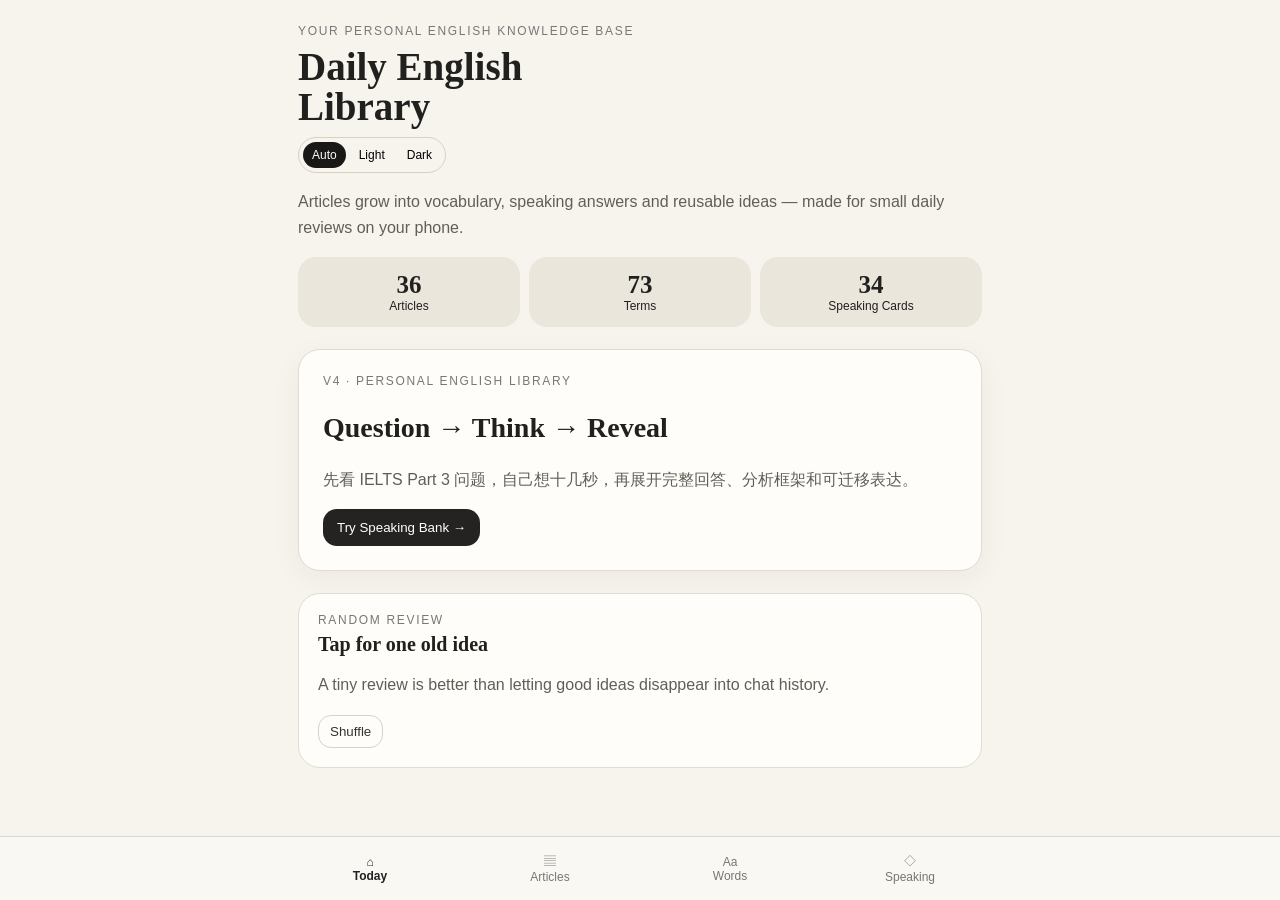
==== commit 04e574ed: "Add files via upload" ====
--- a/index.html
+++ b/index.html
@@ -25,13 +25,23 @@
 .speaking-card{overflow:hidden}.question{font-family:Georgia,serif;font-size:21px;line-height:1.35;margin:8px 0 12px}.answer{border-top:1px solid #e6dfd5;margin-top:14px;padding-top:14px}.answer p{line-height:1.72;color:#48443f}
 .framework{background:#f1ece3;border-radius:14px;padding:12px 14px;margin:10px 0;font-size:14px;color:#5e584f}.expression{border-left:3px solid #cfc5b6;padding:2px 0 2px 12px;margin:12px 0;font-family:Georgia,serif;line-height:1.55}
 .reveal{width:100%;margin-top:8px}.related{font-size:12px;color:#847d74;margin-top:12px}.articleBody{font-family:Georgia,serif;font-size:18px;line-height:1.82;color:#34312d}.articleBody p{margin:0 0 1.25em}.archiveBadge{display:inline-block;margin:8px 0 2px;padding:7px 10px;border-radius:999px;background:#e8efe7;font-size:12px;color:#52604f}
+
+:root{color-scheme:light;--night-bg:#f4efe5;--night-card:#fffdf7;--night-text:#191816;--night-muted:#756f66;--night-line:#d8d0c3}
+html[data-theme="dark"]{color-scheme:dark;--night-bg:#161719;--night-card:#1c1d20;--night-text:#d9dadd;--night-muted:#92959a;--night-line:#2b2d31}
+@media(prefers-color-scheme:dark){html:not([data-theme]){color-scheme:dark;--night-bg:#161719;--night-card:#1c1d20;--night-text:#d9dadd;--night-muted:#92959a;--night-line:#2b2d31}}
+html[data-theme="dark"] body,html:not([data-theme]) body{transition:background .2s,color .2s}
+html[data-theme="dark"] body{background:#161719!important;color:#d9dadd!important}
+@media(prefers-color-scheme:dark){html:not([data-theme]) body{background:#161719!important;color:#d9dadd!important}}
+html[data-theme="dark"] .card,html[data-theme="dark"] .panel,html[data-theme="dark"] .sheet,html[data-theme="dark"] .article-card,html[data-theme="dark"] .word-card,html[data-theme="dark"] .speaking-card{background:#1c1d20!important;color:#d9dadd!important;border-color:#2b2d31!important}
+@media(prefers-color-scheme:dark){html:not([data-theme]) .card,html:not([data-theme]) .panel,html:not([data-theme]) .sheet,html:not([data-theme]) .article-card,html:not([data-theme]) .word-card,html:not([data-theme]) .speaking-card{background:#1c1d20!important;color:#d9dadd!important;border-color:#2b2d31!important}}
+.theme-switch{display:flex;gap:4px;margin:10px 0 4px;padding:4px;width:max-content;border:1px solid #d8d0c3;border-radius:999px}.theme-switch button{border:0;background:transparent;padding:6px 9px;border-radius:999px;font:inherit;font-size:12px}.theme-switch button.active{background:#191816;color:#fffdf7}html[data-theme="dark"] .theme-switch{border-color:#2b2d31}html[data-theme="dark"] .theme-switch button{color:#92959a}html[data-theme="dark"] .theme-switch button.active{background:#d9dadd;color:#161719}
 </style>
 </head>
 <body><main>
 <section id="today">
-<div class="eyebrow">Your personal English knowledge base</div><h1>Daily English<br>Library</h1>
+<div class="eyebrow">Your personal English knowledge base</div><h1>Daily English<br>Library</h1><div class="theme-switch"><button data-theme-choice="auto" onclick="setTheme('auto')">Auto</button><button data-theme-choice="light" onclick="setTheme('light')">Light</button><button data-theme-choice="dark" onclick="setTheme('dark')">Dark</button></div>
 <p class="sub">Articles grow into vocabulary, speaking answers and reusable ideas — made for small daily reviews on your phone.</p>
-<div class="grid"><div class="stat"><b>35</b>Articles</div><div class="stat"><b>73</b>Terms</div><div class="stat"><b>34</b>Speaking Cards</div></div>
+<div class="grid"><div class="stat"><b>36</b>Articles</div><div class="stat"><b>73</b>Terms</div><div class="stat"><b>34</b>Speaking Cards</div></div>
 <div class="hero"><div class="eyebrow">v4 · Personal English Library</div><h2 class="serif" style="font-size:28px">Question → Think → Reveal</h2>
 <p class="idea">先看 IELTS Part 3 问题，自己想十几秒，再展开完整回答、分析框架和可迁移表达。</p>
 <button class="action" onclick="show('ideas')">Try Speaking Bank →</button></div>
@@ -96,7 +106,8 @@
 {"n":32,"title":"Why Saving Money Can Sometimes Hurt the Economy","cat":"Economics","framework":"Scale & Feedback","idea":"What is rational for one household may not produce the same result economy-wide."},
 {"n":33,"title":"Why Expensive Things Can Sometimes Become More Popular","cat":"Business","framework":"Signalling","idea":"Price can function not only as a cost but also as a signal."},
 {"n":34,"title":"Why Predictions Can Change the Future They Predict","cat":"Economics","framework":"Expectations","idea":"Expectations can influence outcomes without fully determining them."},
-{"n":35,"title":"Why Being Busy Can Feel Like Being Successful","cat":"Psychology","framework":"Measurement","idea":"The metric is a representation of the goal, not the goal itself."}];
+{"n":35,"title":"Why Being Busy Can Feel Like Being Successful","cat":"Psychology","framework":"Measurement","idea":"The metric is a representation of the goal, not the goal itself."},
+{"n":36,"title":"Why Convenience Can Quietly Change the Way We Make Decisions","cat":"Consumer Psychology","framework":"Friction → Attention → Decision Quality","idea":"Removing friction can change not only how easily people act, but how often and how carefully they decide."}];
 
 const words=[
 {w:"proxy",zh:"代理指标",type:"vocab",ex:"When something is difficult to measure, people often rely on a proxy.",src:"#35"},
@@ -124,83 +135,91 @@
 {w:"incentive",zh:"激励",type:"vocab",ex:"People respond to incentives.",src:"#27"},
 {w:"attention economy",zh:"注意力经济",type:"academic",ex:"In the attention economy, human attention is a scarce resource.",src:"#27"},
 {w:"scarcity",zh:"稀缺性",type:"academic",ex:"Abundance in one area can create scarcity elsewhere.",src:"#26"},
-{w:"Goodhart's Law",zh:"古德哈特定律",type:"proper",ex:"When a measure becomes a target, it can stop being a good measure.",src:"#35"},{"w":"index fund","zh":"指数基金","type":"academic","ex":"An index fund aims to track a market index rather than pick individual winners.","src":"#2"}
-{"w":"passive investing","zh":"被动投资","type":"academic","ex":"Passive investing usually relies on broad market exposure and low turnover.","src":"#2"}
-{"w":"diversification","zh":"分散投资；多元化","type":"academic","ex":"Diversification reduces dependence on the performance of a single asset.","src":"#2"}
-{"w":"expense ratio","zh":"基金费用率","type":"academic","ex":"A lower expense ratio leaves more of the investment return with the investor.","src":"#2"}
-{"w":"conspicuous consumption","zh":"炫耀性消费","type":"academic","ex":"Conspicuous consumption can turn purchases into signals of social status.","src":"#3"}
-{"w":"status signal","zh":"地位信号","type":"academic","ex":"A luxury product may function as a status signal as well as a useful object.","src":"#3"}
-{"w":"attention economy","zh":"注意力经济","type":"academic","ex":"In the attention economy, platforms compete for a limited amount of human focus.","src":"#4"}
-{"w":"engagement","zh":"参与度；用户互动","type":"vocab","ex":"Platforms often optimize recommendations to increase engagement.","src":"#4"}
-{"w":"herd behavior","zh":"羊群行为；从众行为","type":"academic","ex":"Herd behavior can amplify price movements during a market bubble.","src":"#5"}
-{"w":"FOMO","zh":"错失恐惧","type":"academic","ex":"FOMO can push investors to buy after prices have already risen sharply.","src":"#5"}
-{"w":"overconfidence","zh":"过度自信","type":"academic","ex":"Overconfidence can make investors underestimate uncertainty.","src":"#5"}
-{"w":"AI agent","zh":"AI智能体","type":"academic","ex":"An AI agent can plan and execute multiple steps toward a goal.","src":"#6"}
-{"w":"autonomy","zh":"自主性","type":"vocab","ex":"Greater autonomy can make a system more useful but also harder to supervise.","src":"#6"}
-{"w":"human capital","zh":"人力资本","type":"academic","ex":"Education and health can strengthen a country's human capital.","src":"#7"}
-{"w":"institution","zh":"制度；机构","type":"academic","ex":"Strong institutions can support investment and long-term economic development.","src":"#7"}
-{"w":"brain drain","zh":"人才外流","type":"academic","ex":"Brain drain can weaken a country's stock of highly skilled workers.","src":"#7"}
-{"w":"creator economy","zh":"创作者经济","type":"academic","ex":"The creator economy allows individuals to monetize audiences and digital content.","src":"#8"}
-{"w":"winner-take-most","zh":"赢家通吃大部分收益的","type":"academic","ex":"Many online markets have a winner-take-most distribution of attention and income.","src":"#8"}
-{"w":"burnout","zh":"倦怠；职业耗竭","type":"vocab","ex":"Constant pressure to publish can contribute to burnout.","src":"#8"}
-{"w":"network effect","zh":"网络效应","type":"academic","ex":"A network effect makes a service more valuable as more people join it.","src":"#9"}
-{"w":"switching cost","zh":"转换成本","type":"academic","ex":"High switching costs can make customers reluctant to move to a competitor.","src":"#9"}
-{"w":"competitive moat","zh":"竞争护城河","type":"academic","ex":"Strong network effects can create a competitive moat.","src":"#9"}
-{"w":"opportunity cost","zh":"机会成本","type":"academic","ex":"The opportunity cost of an hour is the best alternative use of that time.","src":"#10"}
-{"w":"time scarcity","zh":"时间稀缺","type":"academic","ex":"Time scarcity can change how people value convenience.","src":"#10"}
-{"w":"recurring revenue","zh":"经常性收入；持续性收入","type":"academic","ex":"Subscriptions can provide companies with predictable recurring revenue.","src":"#11"}
-{"w":"automatic renewal","zh":"自动续订","type":"academic","ex":"Automatic renewal can keep a subscription active without a new decision each month.","src":"#11"},{"w":"upward social comparison","zh":"向上社会比较","type":"academic","ex":"Upward social comparison can motivate people, but constant comparison may reduce life satisfaction.","src":"#12"}
-{"w":"extrinsic","zh":"外在的；外部驱动的","type":"vocab","ex":"Salary and status are common extrinsic measures of success.","src":"#12"}
-{"w":"intrinsic","zh":"内在的；内在驱动的","type":"vocab","ex":"Intrinsic motivation can come from curiosity, purpose or enjoyment.","src":"#12"}
-{"w":"hedonic adaptation","zh":"享乐适应","type":"academic","ex":"Hedonic adaptation can make a major achievement feel normal surprisingly quickly.","src":"#12"}
-{"w":"information asymmetry","zh":"信息不对称","type":"academic","ex":"A trusted brand can reduce information asymmetry between sellers and buyers.","src":"#13"}
-{"w":"identity consumption","zh":"身份消费","type":"academic","ex":"Identity consumption describes purchases that express how people see themselves.","src":"#13"}
-{"w":"premium","zh":"溢价；额外价格","type":"vocab","ex":"Consumers may pay a premium for greater confidence in quality.","src":"#13"}
-{"w":"selection bias","zh":"选择偏差","type":"academic","ex":"Selection bias can make online reviews unrepresentative of all customers.","src":"#14"}
-{"w":"information cascade","zh":"信息级联","type":"academic","ex":"An information cascade can occur when people follow earlier choices instead of relying on their own information.","src":"#14"}
-{"w":"externality","zh":"外部性","type":"academic","ex":"Pollution is a classic negative externality when its cost is not fully reflected in the product price.","src":"#15"}
-{"w":"supply chain","zh":"供应链","type":"academic","ex":"Fast-fashion companies rely on highly responsive global supply chains.","src":"#15"}
-{"w":"Buy Now, Pay Later (BNPL)","zh":"先买后付","type":"academic","ex":"BNPL can reduce the immediate psychological impact of a large purchase.","src":"#16"}
-{"w":"present bias","zh":"当下偏误；现时偏好","type":"academic","ex":"Present bias makes immediate benefits feel more important than future costs.","src":"#16"}
-{"w":"mental accounting","zh":"心理账户","type":"academic","ex":"Mental accounting can change how the same amount of money feels in different contexts.","src":"#16"}
-{"w":"retail therapy","zh":"购物疗愈；通过消费调节情绪","type":"academic","ex":"Retail therapy refers to shopping used partly to improve one's mood.","src":"#17"}
-{"w":"wanting","zh":"想要；欲求动机","type":"academic","ex":"Wanting can remain strong even when the eventual pleasure is limited.","src":"#17"}
-{"w":"liking","zh":"实际享受；愉悦体验","type":"academic","ex":"Liking describes the pleasure people actually experience from a reward.","src":"#17"}
-{"w":"loss aversion","zh":"损失厌恶","type":"academic","ex":"Loss aversion can make a loss feel more powerful than an equivalent gain.","src":"#18"}
-{"w":"sunk cost","zh":"沉没成本","type":"academic","ex":"A sunk cost should not determine a decision when it cannot be recovered.","src":"#18"}
-{"w":"anticipation","zh":"期待；预期中的愉悦","type":"vocab","ex":"Anticipation can make a holiday enjoyable before it even begins.","src":"#19"}
-{"w":"affective forecasting","zh":"情感预测","type":"academic","ex":"Affective forecasting is our attempt to predict how future events will make us feel.","src":"#19"}
-{"w":"mind-wandering","zh":"思维漫游；走神","type":"academic","ex":"Mind-wandering can sometimes support reflection and creative thought.","src":"#20"}
-{"w":"social proof","zh":"社会证明","type":"academic","ex":"Social proof makes popular choices appear safer when people are uncertain.","src":"#21"}
-{"w":"positive feedback loop","zh":"正反馈循环","type":"academic","ex":"Popularity can create a positive feedback loop that attracts even more users.","src":"#21"}
-{"w":"lifestyle inflation","zh":"生活方式膨胀","type":"academic","ex":"Lifestyle inflation can absorb much of a person's salary increase.","src":"#22"}
-{"w":"reference group","zh":"参照群体","type":"academic","ex":"A person's reference group can change as their income and social environment change.","src":"#22"}
-{"w":"choice overload","zh":"选择过载","type":"academic","ex":"Choice overload can make decisions slower and less satisfying.","src":"#23"}
-{"w":"decision fatigue","zh":"决策疲劳","type":"academic","ex":"Too many small choices can contribute to decision fatigue.","src":"#23"}
-{"w":"zero-price effect","zh":"零价格效应","type":"academic","ex":"The zero-price effect can make a free option unusually attractive.","src":"#24"}
-{"w":"default effect","zh":"默认效应","type":"academic","ex":"The default effect helps explain why people often remain with preselected options.","src":"#25"}
-{"w":"inertia","zh":"惰性；维持现状的倾向","type":"vocab","ex":"Consumer inertia can keep unused subscriptions active for months.","src":"#25"},{"w":"complementary skill","zh":"互补性技能","type":"academic","ex":"Complementary skill is a useful concept in the analytical framework from #26.","src":"#26"}
-{"w":"bottleneck","zh":"瓶颈；限制整体表现的稀缺环节","type":"vocab","ex":"Bottleneck is a useful concept in the analytical framework from #26.","src":"#26"}
-{"w":"domain knowledge","zh":"领域知识","type":"academic","ex":"Domain knowledge is a useful concept in the analytical framework from #26.","src":"#26"}
-{"w":"engagement metric","zh":"用户参与度指标","type":"academic","ex":"Engagement metric is a useful concept in the analytical framework from #27.","src":"#27"}
-{"w":"monetize","zh":"商业化；变现","type":"vocab","ex":"Monetize is a useful concept in the analytical framework from #27.","src":"#27"}
-{"w":"salience","zh":"显著性","type":"academic","ex":"Salience is a useful concept in the analytical framework from #28.","src":"#28"}
-{"w":"pain of paying","zh":"支付痛感","type":"academic","ex":"Pain of paying is a useful concept in the analytical framework from #28.","src":"#28"}
-{"w":"stock variable","zh":"存量变量","type":"academic","ex":"Stock variable is a useful concept in the analytical framework from #29.","src":"#29"}
-{"w":"flow variable","zh":"流量变量","type":"academic","ex":"Flow variable is a useful concept in the analytical framework from #29.","src":"#29"}
-{"w":"market expectation","zh":"市场预期","type":"academic","ex":"Market expectation is a useful concept in the analytical framework from #30.","src":"#30"}
-{"w":"first-order effect","zh":"一阶效应","type":"academic","ex":"First-order effect is a useful concept in the analytical framework from #30.","src":"#30"}
-{"w":"second-order effect","zh":"二阶效应","type":"academic","ex":"Second-order effect is a useful concept in the analytical framework from #30.","src":"#30"}
-{"w":"discount rate","zh":"贴现率","type":"academic","ex":"Discount rate is a useful concept in the analytical framework from #31.","src":"#31"}
-{"w":"monetary easing","zh":"货币宽松","type":"academic","ex":"Monetary easing is a useful concept in the analytical framework from #31.","src":"#31"}
-{"w":"feedback loop","zh":"反馈循环","type":"academic","ex":"Feedback loop is a useful concept in the analytical framework from #34.","src":"#34"}
-{"w":"signaling","zh":"信号传递","type":"academic","ex":"Signaling is a useful concept in the analytical framework from #33.","src":"#33"}];
-
-const archivedArticles={"2": "<p>If you ask experienced investors for advice, many of them will mention <strong>index funds</strong> sooner or later. These investment products have grown rapidly over the past two decades and now hold trillions of dollars worldwide. While some investors continue to believe they can outperform the market by selecting individual stocks, others argue that simply following the market may actually be the smarter strategy.</p><p>To understand why index funds have become so popular, it is helpful to first understand how they work. Instead of trying to choose the “best” companies, an index fund simply aims to copy a market index. For example, if an index contains 500 companies, the fund buys shares in those companies in roughly the same proportions. As a result, the fund’s performance closely follows the performance of the overall market.</p><p>This idea may sound surprisingly simple, but it challenges a long-held belief in investing—that skilled professionals can consistently identify winning stocks. Active fund managers spend enormous amounts of time researching companies, analyzing financial statements, meeting executives, and predicting future trends. In return, investors usually pay higher management fees.</p><p>However, numerous studies have shown that many actively managed funds fail to outperform their benchmark indexes over long periods after accounting for fees. Some managers achieve excellent results for a few years, but maintaining that advantage over decades is extremely difficult. Financial markets are highly competitive, and valuable information spreads quickly. By the time an opportunity becomes obvious, it is often already reflected in stock prices.</p><p>Index funds avoid this problem by accepting a simple reality: predicting the future is extremely hard. Instead of trying to beat the market, they aim to become the market. This approach significantly reduces trading activity, which also lowers transaction costs and taxes in many countries.</p><p>Another reason for the popularity of index investing is diversification. Buying shares of only one or two companies exposes investors to significant risk. Even excellent businesses can face unexpected challenges, such as technological disruption, legal disputes, or changes in consumer preferences. By investing in hundreds or even thousands of companies, index funds reduce the impact of any single company’s poor performance.</p><p>Of course, diversification does not eliminate risk entirely. If the entire market declines because of a recession, a financial crisis, or geopolitical uncertainty, index funds will also lose value. Investors sometimes misunderstand diversification as protection against every possible loss. In reality, it mainly protects against the failure of individual companies rather than the market as a whole.</p><p>One interesting psychological advantage of index funds is that they encourage patience. Individual stock investors often feel tempted to buy and sell frequently in response to news headlines or market fluctuations. Unfortunately, emotional decisions can seriously reduce long-term returns. Fear causes people to sell during market crashes, while excitement encourages them to buy after prices have already risen significantly.</p><p>Behavioral economists have spent decades studying these patterns. Research suggests that human beings naturally dislike losses more than they enjoy equivalent gains, a phenomenon known as <strong>loss aversion</strong>. Because of this bias, investors sometimes abandon well-designed investment plans during periods of uncertainty.</p><p>Index investing offers a relatively simple solution. Rather than constantly predicting tomorrow’s market movements, investors focus on long-term economic growth. As businesses become more productive, develop new technologies, and create more valuable products and services, the overall economy tends to expand over time. Although short-term volatility remains unavoidable, long-term investors hope to benefit from decades of economic progress.</p><p>This does not mean index investing is perfect. Critics argue that if too much money flows into passive funds, fewer investors will actively analyze companies, potentially making markets less efficient. Others worry that the largest index fund providers have become powerful shareholders capable of influencing corporate decisions across many industries.</p><p>Even so, most economists believe active and passive investing will continue to coexist. Active investors play an important role in discovering prices and identifying opportunities, while passive investors provide an inexpensive way for ordinary people to participate in long-term market growth.</p><p>For young investors especially, the debate may be less important than developing good financial habits. Saving consistently, investing regularly, controlling emotions, and thinking over decades rather than months often have a greater impact on wealth than choosing between two similar investment products.</p><p>Ultimately, successful investing may depend less on finding the perfect stock and more on maintaining discipline through both good markets and bad ones. In finance, patience is often one of the most valuable assets an investor can possess.</p>", "3": "<p>Walk past the flagship stores of famous luxury brands in cities like Paris, Milan, Seoul, or Shanghai, and you may notice something surprising. Even during periods of economic uncertainty, these stores often remain busy. While many consumers reduce spending on ordinary goods when inflation rises or the economy slows, demand for certain luxury products appears remarkably resilient. Why would people continue buying handbags that cost thousands of dollars or watches that cost as much as a car?</p><p>At first glance, this behavior seems irrational. Economists usually expect consumers to become more cautious when prices increase or incomes become uncertain. However, luxury goods occupy a unique position in economics because people are not purchasing only the physical product—they are also buying intangible value.</p><p>One explanation comes from the concept of <strong>signaling</strong>. In economics, signaling refers to actions that communicate information to other people. A luxury handbag, for example, may signal wealth, taste, or professional success. Whether these signals accurately reflect reality is another question, but they influence how others perceive the owner.</p><p>This idea is closely related to the theory of <strong>conspicuous consumption</strong>, introduced by American economist <strong>++Thorstein Veblen++</strong> in the late nineteenth century. Veblen argued that some consumers purchase expensive products not because they are objectively better, but because high prices themselves make these products attractive. Owning something rare and expensive distinguishes consumers from others and creates a sense of social status.</p><p>Interestingly, luxury brands actively reinforce this perception. Unlike companies that try to maximize sales volume, luxury firms often limit production deliberately. Some products are released in extremely small quantities, while others require customers to build a long purchasing history before they can even buy them. Scarcity creates exclusivity, and exclusivity often increases desire.</p><p>Marketing also plays a significant role. Luxury advertisements rarely focus on technical specifications or practical benefits. Instead, they tell stories. A watch becomes a symbol of tradition. A handbag represents elegance and confidence. A sports car embodies freedom and achievement. Consumers are invited to purchase not merely an object but an identity.</p><p>Psychologists suggest that these marketing strategies work because people naturally seek belonging and recognition. Humans constantly compare themselves with others, especially in environments where success is highly visible. Social media has intensified this tendency. Platforms filled with carefully selected photos of vacations, designer clothing, and expensive restaurants encourage users to compare their own lifestyles with those of influencers or celebrities.</p><p>This phenomenon creates what economists call a <strong>positional good</strong>. The value of such a product depends partly on how many other people own it. If everyone carried exactly the same luxury handbag, its ability to signal status would decline significantly. Ironically, widespread popularity can reduce exclusivity, forcing luxury brands to introduce even more limited collections.</p><p>However, not every luxury purchase is motivated by status. Many consumers genuinely appreciate craftsmanship, design, or heritage. A mechanical watch may contain hundreds of carefully assembled components requiring years of training to manufacture. A leather bag may be handmade using techniques passed down through generations. In these cases, buyers may view luxury goods as works of art rather than simple consumer products.</p><p>Investment considerations have also entered the conversation. Certain luxury watches, handbags, and even sneakers have appreciated substantially in value over the past decade. Some investors now treat these products as <strong>alternative assets</strong>, alongside fine art, wine, and collectible cars. Nevertheless, experts warn that this market is highly unpredictable. Prices often depend on changing fashion trends, brand reputation, and consumer sentiment rather than objective financial fundamentals.</p><p>The luxury industry has also faced growing criticism. Environmental groups argue that encouraging constant consumption contradicts sustainability goals. Others question whether luxury companies should charge such high prices when manufacturing costs represent only a small fraction of retail prices. In response, many brands have invested in recycling programs, ethical sourcing, and carbon reduction initiatives, hoping to strengthen both their reputation and their long-term competitiveness.</p><p>The rise of younger consumers presents another challenge. Members of <strong>++Generation Z++</strong> often express greater concern about sustainability and authenticity than previous generations. Surveys suggest that many young shoppers prefer brands whose values align with their own. As a result, luxury companies increasingly emphasize transparency, environmental responsibility, and social impact in addition to craftsmanship.</p><p>Ultimately, luxury goods reveal something fascinating about economics. Markets are not driven solely by logic or mathematical calculations. Human emotions, social relationships, cultural values, and personal identity all influence purchasing decisions. Understanding consumer behavior therefore requires insights not only from economics but also from psychology and sociology.</p><p>For investors, marketers, and policymakers alike, the luxury industry serves as a reminder that economic value is rarely determined by production costs alone. Sometimes, the stories people tell—and choose to believe—become just as valuable as the products themselves.</p>", "4": "<p>Imagine walking into a supermarket where every product is free, but there is one condition: before taking anything, you must spend several minutes watching advertisements. Most people would quickly realize that the products are not actually free. They are paying with something else—their attention.</p><p>This simple example captures one of the defining features of the modern digital economy. Many of the world’s largest technology companies offer services that cost little or nothing to use. Social media platforms, search engines, video-sharing websites, and messaging apps are often available at no monetary cost. Yet these businesses generate enormous profits. Their real product is not the software itself, but the attention of billions of users.</p><p>Economists sometimes describe this system as the <strong>attention economy</strong>. In traditional markets, companies competed for customers’ money. Today, many businesses compete first for customers’ time and attention because attention can later be converted into revenue through advertising, subscriptions, or data-driven services.</p><p>Attention is valuable because it is scarce. Every person has only twenty-four hours in a day, and only a limited amount of mental energy. As more digital content becomes available, attention becomes increasingly difficult to capture. This explains why technology companies invest heavily in recommendation algorithms, personalized notifications, and user interface design. Their goal is to persuade users to stay on the platform for just a little longer.</p><p>One technique involves personalization. Rather than showing identical content to everyone, algorithms analyze enormous amounts of information about users’ interests, browsing history, and online behavior. They then recommend videos, articles, or products that are most likely to keep each individual engaged. As a result, two people opening the same app may encounter completely different experiences.</p><p>From a business perspective, this strategy makes perfect sense. If users spend more time on a platform, they are exposed to more advertisements, increasing advertising revenue. In addition, companies collect more data, allowing them to improve future recommendations and sell more precisely targeted advertising. This creates a powerful feedback loop: better recommendations lead to longer engagement, which generates more data, leading to even better recommendations.</p><p>However, critics argue that maximizing engagement is not always the same as maximizing well-being. Research suggests that emotionally charged content—especially posts that provoke surprise, anger, or fear—often spreads more quickly than calm or balanced information. As a result, algorithms designed to maximize user engagement may unintentionally amplify misinformation, political polarization, or unhealthy social comparison.</p><p>Another concern involves productivity. Many people intend to check their phones for only a few minutes but end up spending much longer than expected. Psychologists explain this using concepts such as <strong>variable rewards</strong>, a principle also found in gambling. Because users never know exactly what interesting content will appear next, they continue scrolling in anticipation of another rewarding experience.</p><p>This behavior has economic consequences beyond individual productivity. Employers lose working hours, students struggle to concentrate on studying, and consumers make more impulsive purchasing decisions after prolonged exposure to personalized advertising. In other words, the competition for attention affects not only technology companies but also education, healthcare, finance, and public policy.</p><p>Governments have begun responding in different ways. Some countries have introduced stricter privacy regulations, requiring companies to explain how user data is collected and processed. Others have proposed restrictions on personalized advertising aimed at children or limits on certain addictive design features. These policies attempt to balance technological innovation with consumer protection.</p><p>Businesses themselves are also reconsidering their approaches. Some subscription-based services argue that their incentives are healthier because they earn money directly from customers rather than advertisers. If users become dissatisfied, they simply cancel their subscriptions. This business model encourages companies to prioritize customer satisfaction instead of maximizing screen time at any cost.</p><p>For individuals, understanding the attention economy has become an increasingly valuable skill. Managing attention is no longer simply a matter of personal discipline; it also requires recognizing that many digital products are intentionally designed to compete for it. Small habits—such as disabling unnecessary notifications, scheduling focused work sessions, or placing phones out of reach while studying—can significantly improve concentration over time.</p><p>Interestingly, economists have begun comparing attention to other scarce economic resources such as labor or capital. Just as successful investors allocate financial capital carefully, individuals may need to allocate their attention deliberately. Every hour spent on one activity is an hour unavailable for another. Choosing where to direct attention therefore becomes an economic decision as well as a personal one.</p><p>Ultimately, the attention economy reminds us that the most valuable resource in the digital age may not be money, technology, or even information. It may simply be the ability to decide what deserves our attention—and what does not.</p>", "5": "<p>In financial markets, investors often describe prices as either <strong>overvalued</strong> or <strong>undervalued</strong>. Ideally, the price of an asset should reflect its true economic value based on factors such as future earnings, cash flow, and growth potential. In reality, however, markets are driven not only by facts but also by human psychology. As a result, prices sometimes rise far beyond what fundamentals appear to justify, creating what economists call a <strong>market bubble</strong>.</p><p>A bubble occurs when the price of an asset increases rapidly, mainly because investors expect prices to continue rising rather than because the asset itself has become significantly more valuable. During these periods, optimism spreads quickly. Rising prices attract media attention, encouraging more investors to join the market. Their purchases push prices even higher, reinforcing the belief that further gains are inevitable.</p><p>History offers many examples of bubbles. One of the earliest was the Dutch <strong>Tulip Mania</strong> in the seventeenth century, when rare tulip bulbs sold for astonishing prices before the market eventually collapsed. More recently, the <strong>dot-com bubble</strong> of the late 1990s saw internet companies receive enormous valuations despite having little or no profit. When expectations proved unrealistic, technology stocks fell dramatically. Similar discussions have surrounded cryptocurrencies, real estate, and certain artificial intelligence companies in recent years, although economists continue to debate whether these represent genuine bubbles or simply periods of rapid innovation.</p><p>An interesting question arises: <strong>Why do intelligent investors participate in bubbles if they know the risks?</strong></p><p>The answer is more complicated than simply saying people become greedy. Behavioral economists have identified several psychological biases that influence financial decisions.</p><p>One of the most powerful is <strong>herd behavior</strong>. Humans naturally look to others for guidance when facing uncertainty. If everyone around us appears to be buying a particular asset, we may assume they possess information that we do not. Following the crowd feels safer than acting alone, even when the crowd may be wrong.</p><p>Another important factor is <strong>FOMO</strong>, or the <strong>fear of missing out</strong>. Imagine watching friends earn impressive returns while your own investments remain relatively stable. Even if you understand the risks intellectually, it becomes emotionally difficult to stay on the sidelines. Investors may begin purchasing assets simply because prices have already risen, believing they can sell before the market declines.</p><p>This belief often depends on what economists call the <strong>greater fool theory</strong>. According to this idea, an investor may knowingly buy an overpriced asset because they expect someone else—a “greater fool”—to purchase it later at an even higher price. The strategy can appear profitable for a while, but it becomes extremely risky once demand begins to weaken.</p><p>Media coverage also plays an important role. Financial news tends to report extraordinary success stories rather than ordinary long-term investing. Headlines celebrating people who became millionaires through a single investment receive far more attention than stories about investors who patiently built wealth over several decades. This creates a distorted perception of what successful investing usually looks like.</p><p>Social media has intensified these effects. Online platforms allow investment ideas to spread across the world within minutes. Influencers, discussion forums, and short videos often simplify complex financial concepts into confident predictions. While some creators provide valuable education, others encourage excessive speculation by presenting high-risk investments as easy opportunities for quick profits.</p><p>Professional investors are not completely immune either. Fund managers may worry about underperforming competitors during rapidly rising markets. Even if they privately believe prices are becoming unreasonable, refusing to invest may damage their short-term performance and discourage clients. In other words, career incentives sometimes encourage behavior that appears irrational from a long-term perspective.</p><p>Fortunately, understanding these psychological biases can help investors make better decisions. One widely recommended strategy is to establish an investment plan before emotions become involved. Instead of reacting to headlines, investors decide in advance how much they will invest, how often they will invest, and under what circumstances they will sell. This reduces the influence of fear and excitement.</p><p>Diversification provides another layer of protection. Since predicting bubbles with perfect accuracy is nearly impossible, spreading investments across different industries and asset classes reduces the consequences of being wrong about any single market.</p><p>Long-term thinking also changes perspective. Short-term price fluctuations often feel dramatic, but many become insignificant when viewed over ten or twenty years. Legendary investors frequently emphasize that successful investing depends more on patience and discipline than on predicting the next market trend.</p><p>Ultimately, bubbles reveal something important about both economics and human nature. Markets are collections of people, and people are emotional as well as rational. Fear, excitement, hope, and regret all influence financial decisions. Understanding these emotions does not eliminate investment risk, but it helps investors recognize when decisions are being driven by psychology rather than careful analysis.</p><p>Perhaps the most valuable lesson is that intelligence alone does not guarantee good investment decisions. Successful investing often requires emotional discipline—the ability to remain calm when others become either excessively optimistic or overwhelmingly pessimistic.</p>", "6": "<p>Artificial intelligence has evolved rapidly over the past few years. At first, many people used AI simply as a chatbot that could answer questions or generate text. More recently, however, a new generation of systems known as <strong>AI agents</strong> has begun attracting attention. Unlike traditional chatbots, AI agents are designed not only to respond to requests but also to complete complex tasks by planning, making decisions, and using digital tools.</p><p>Imagine asking an AI not just to explain how to plan a holiday but to compare flights, reserve hotels, organize your travel itinerary, calculate your budget, and remind you when it is time to check in. Instead of completing one instruction at a time, the AI breaks the larger goal into smaller steps and carries them out in sequence. This ability to perform multiple connected actions is one of the defining characteristics of AI agents.</p><p>Businesses have become particularly interested in this technology. Many companies spend significant amounts of time on repetitive administrative work such as scheduling meetings, preparing reports, responding to customer inquiries, and organizing documents. If AI agents can perform these tasks reliably, employees will have more time to focus on creative thinking, relationship building, and strategic decision-making.</p><p>Several consulting firms predict that AI agents could become as common in offices as spreadsheets or email are today. Rather than replacing entire professions, they may function as digital assistants working alongside humans. A financial analyst might ask an AI agent to gather market data, summarize earnings reports, and prepare presentation slides before reviewing the final conclusions personally. A lawyer could request that an AI organize thousands of legal documents before deciding which evidence is most relevant. A doctor might use an AI system to collect patient records while remaining responsible for diagnosis and treatment.</p><p>This collaborative model reflects an important principle: automation does not necessarily eliminate human work; instead, it often changes the nature of that work. Throughout history, new technologies have shifted people’s responsibilities rather than making them completely unnecessary. Calculators reduced the need for manual calculations but increased the importance of analytical thinking. Email reduced postal correspondence while creating new expectations for rapid communication. AI agents may produce a similar transformation.</p><p>Despite their impressive capabilities, AI agents still face significant limitations. One major challenge is reliability. Current systems occasionally misunderstand instructions, generate inaccurate information, or fail to recognize unusual situations. Because of these limitations, organizations generally require human supervision before important decisions are implemented.</p><p>Another concern involves security. AI agents often need permission to access emails, calendars, financial records, or internal company documents in order to complete tasks effectively. Granting such access raises important questions about privacy, cybersecurity, and data protection. Companies must carefully determine what information AI systems should be allowed to access and under what conditions.</p><p>There are also ethical considerations. If an AI agent makes a costly mistake—such as booking incorrect flights, transferring money to the wrong account, or providing inaccurate legal information—who should be responsible? The software developer? The company using the AI? Or the employee supervising the system? Governments around the world are beginning to develop regulations addressing these questions, although legal frameworks continue to evolve.</p><p>Interestingly, economists argue that AI agents may increase demand for certain human skills rather than reduce it. As routine work becomes easier to automate, employers may place even greater value on communication, leadership, creativity, emotional intelligence, and critical thinking. Employees who can effectively collaborate with AI systems may become more productive than either humans or AI working independently.</p><p>Education is likely to change as well. Instead of memorizing large amounts of factual information, students may spend more time learning how to evaluate AI-generated content, ask effective questions, verify sources, and solve unfamiliar problems. In other words, the ability to think critically may become more valuable than the ability to recall information from memory.</p><p>Some researchers compare AI agents to the arrival of the internet in the 1990s. At that time, many people underestimated how dramatically digital technology would transform business, education, and everyday life. While it remains impossible to predict exactly how AI agents will develop, few experts doubt that they will influence the way many organizations operate over the coming decade.</p><p>For individuals entering the workforce, this shift presents both opportunities and challenges. Those who resist technological change may find it increasingly difficult to remain competitive. On the other hand, people who understand how to combine human judgment with AI capabilities may discover entirely new career opportunities that do not yet exist today.</p><p>Ultimately, AI agents should probably not be viewed as replacements for human intelligence but as tools that extend it. Just as calculators did not eliminate mathematicians and search engines did not eliminate researchers, AI agents are unlikely to eliminate the need for thoughtful human decision-making. Instead, they may allow people to spend less time on routine tasks and more time on the uniquely human abilities that machines still struggle to replicate.</p>", "7": "<p>If you compare countries around the world, one fact quickly becomes clear: some nations have achieved extraordinary levels of prosperity, while others continue to struggle with poverty despite possessing abundant natural resources. This raises one of the oldest and most important questions in economics: <strong>Why do some countries become rich while others remain poor?</strong></p><p>For centuries, people believed that geography was the primary explanation. Countries with fertile land, navigable rivers, and favorable climates generally produced more food and developed larger populations. Coastal regions benefited from international trade, while isolated inland areas often faced higher transportation costs. Geography undoubtedly influenced early economic development, but modern economists increasingly argue that it cannot explain everything.</p><p>Consider two countries with similar natural resources but very different economic outcomes. In many cases, the difference lies not beneath the ground but within the institutions that govern society.</p><p>Economists use the term <strong>institutions</strong> to describe the formal and informal rules that shape economic activity. These include legal systems, property rights, contract enforcement, education, financial markets, and government effectiveness. Good institutions encourage people to invest, start businesses, and innovate because they believe their efforts will be rewarded fairly.</p><p>Imagine an entrepreneur who develops a revolutionary new product. If contracts cannot be enforced or property rights are weak, competitors might simply copy the invention without consequences. Under those conditions, entrepreneurs have little incentive to invest time or money in innovation. On the other hand, if the legal system protects intellectual property and resolves disputes efficiently, businesses are more willing to take risks.</p><p>Education is another essential ingredient of long-term economic growth. Economists often describe education as an investment in <strong>human capital</strong>—the knowledge, skills, and health that enable people to become more productive. Countries with highly educated workforces generally adapt more quickly to technological change and attract higher-value industries.</p><p>However, education alone is not sufficient. A country may produce excellent graduates, but if its economy cannot create enough high-skilled jobs, talented workers may choose to move abroad. This phenomenon is known as <strong>brain drain</strong>. While migration can create opportunities for individuals, it may also slow economic development in the countries they leave behind.</p><p>Innovation has become an increasingly important driver of economic growth. Throughout history, breakthroughs such as the steam engine, electricity, antibiotics, personal computers, and the internet dramatically increased productivity. More recently, advances in artificial intelligence, renewable energy, and biotechnology have begun reshaping industries once again.</p><p>Interestingly, economists emphasize that innovation does not only mean inventing entirely new technologies. It can also involve improving existing processes, organizing businesses more efficiently, or applying successful ideas from one industry to another. Even relatively small improvements, when adopted across millions of workers, can significantly increase national productivity.</p><p>Trade also plays a crucial role. By specializing in products they produce efficiently and importing goods produced more cheaply elsewhere, countries can enjoy higher living standards. International trade allows businesses to reach larger markets, encouraging economies of scale and greater competition. Consumers benefit from lower prices and more choices, while firms gain access to advanced technologies and global supply chains.</p><p>Nevertheless, globalization has produced both winners and losers. Industries exposed to international competition sometimes decline, leading to unemployment in certain regions. Governments therefore face the difficult challenge of supporting workers during economic transitions while preserving the broader benefits of open markets.</p><p>Another factor that economists increasingly study is <strong>trust</strong>. Although trust may seem more like a social concept than an economic one, it has enormous financial consequences. In societies where people generally trust one another, businesses spend less on monitoring, legal disputes, and security. Contracts become easier to negotiate, and transactions occur more efficiently. Conversely, low levels of trust can increase costs throughout the economy.</p><p>Political stability also matters. Businesses often hesitate to invest when government policies change unpredictably or when conflicts create uncertainty. Long-term investments, such as building factories or conducting scientific research, require confidence that economic conditions will remain reasonably stable over many years.</p><p>In recent decades, digital technology has introduced new opportunities for developing economies. Some countries have expanded access to banking through mobile payment systems without first building traditional banking infrastructure. Others have used online education to improve access to knowledge in remote areas. These examples demonstrate that technological progress sometimes allows countries to “leapfrog” older stages of development.</p><p>Despite decades of research, economists still debate which factor matters most. Some emphasize institutions, while others highlight geography, education, culture, or technology. In reality, these factors interact continuously. Strong institutions encourage innovation. Education supports technological adoption. Political stability attracts investment. Trust lowers transaction costs. Economic development is therefore best understood as a complex system rather than the result of a single cause.</p><p>Ultimately, the wealth of nations depends not only on natural resources but also on the choices societies make over time. Building prosperity is rarely the result of one brilliant policy. Instead, it usually reflects decades of investment in education, innovation, institutions, and human potential.</p>", "8": "<p>Not long ago, becoming a content creator was considered an unusual career choice. Most people viewed platforms for videos, podcasts, blogs, or livestreams as hobbies rather than serious professions. Today, however, millions of people earn income by creating digital content, and governments, universities, and businesses have begun treating the <strong>creator economy</strong> as an important part of the modern labor market.</p><p>The creator economy refers to an ecosystem in which individuals produce original content and monetize their audience through advertising, brand partnerships, subscriptions, online courses, digital products, or direct support from followers. Unlike traditional employment, where workers receive salaries from employers, creators often build businesses around their own personal brands.</p><p>One reason the creator economy has expanded so rapidly is that technology has dramatically lowered the barriers to entry. Twenty years ago, producing high-quality videos or publishing articles required expensive equipment and access to traditional media organizations. Today, a smartphone and an internet connection are often enough to reach a global audience.</p><p>This accessibility has encouraged many young people to consider careers that barely existed a decade ago. Some become educational creators, explaining economics, science, or history. Others focus on gaming, fashion, fitness, or travel. A growing number specialize in highly professional fields such as software engineering, finance, or medicine, demonstrating that online content is no longer limited to entertainment.</p><p>However, behind the apparent freedom lies considerable uncertainty. Unlike conventional jobs, creators rarely receive stable monthly salaries. Their income often fluctuates according to advertising markets, changes in platform algorithms, sponsorship opportunities, or audience preferences. A single viral video can generate substantial revenue, while months of consistent effort may receive relatively little attention.</p><p>This uncertainty partly explains why economists describe the creator economy as a <strong>winner-take-most market</strong>. In such markets, a relatively small number of individuals capture a disproportionately large share of total income and attention. Although thousands of creators may produce excellent work, only a few become internationally recognized.</p><p>Algorithms contribute to this pattern. Digital platforms recommend content based on factors such as watch time, engagement, and user preferences. While recommendation systems help audiences discover new creators, they also create intense competition. Small differences in visibility can lead to enormous differences in income.</p><p>Psychologically, the creator economy presents both opportunities and challenges. On one hand, creators often enjoy greater autonomy than traditional employees. They decide what projects to pursue, when to work, and how to express themselves creatively. Research consistently shows that autonomy is strongly associated with job satisfaction and intrinsic motivation.</p><p>On the other hand, personal identity becomes closely connected with professional performance. Negative comments, declining viewership, or changing algorithms may feel deeply personal because the creator’s work is directly tied to their own personality and reputation. Unlike many traditional professions, separating work from personal life becomes increasingly difficult.</p><p>Another important issue is <strong>burnout</strong>. Many creators feel pressure to publish continuously because online audiences expect regular updates. Taking a break may reduce visibility, making it harder to regain momentum later. As a result, some creators continue producing content even when they feel exhausted.</p><p>Businesses have responded by building entire industries around creators. Talent agencies help negotiate contracts, software companies develop editing tools, and financial institutions now offer specialized services for digital entrepreneurs whose incomes fluctuate from month to month. Universities have even begun offering courses on personal branding, digital marketing, and online entrepreneurship.</p><p>The creator economy also raises interesting questions about education. Should schools prepare students for careers that depend heavily on creativity, communication, and digital literacy? Or should they continue emphasizing traditional professions with more predictable career paths? Increasingly, educators argue that the two approaches are not mutually exclusive. Skills such as storytelling, public speaking, video production, and community building may become valuable across many industries, even for people who never become full-time creators.</p><p>Looking ahead, artificial intelligence is likely to reshape the creator economy once again. AI can already assist with editing videos, generating subtitles, designing graphics, and translating content into multiple languages. Rather than replacing creators entirely, these tools may reduce repetitive tasks, allowing people to focus more on original ideas and authentic communication.</p><p>Ultimately, the creator economy reflects a broader shift in how people think about work. Many individuals today seek careers that offer not only financial security but also purpose, flexibility, and creative expression. Yet the freedom associated with independent work often comes with greater uncertainty and responsibility.</p><p>The lesson may be that turning a hobby into a career is neither a guaranteed path to happiness nor an inevitable mistake. Like any profession, success depends on balancing passion with discipline, creativity with business skills, and ambition with personal well-being.</p>", "9": "<p>Imagine that a new messaging app is launched today. It has a cleaner design, stronger privacy protection, and more innovative features than its competitors. Logically, you might expect millions of people to switch immediately. Yet in reality, this rarely happens. Why? Because the value of a messaging app depends not only on its features but also on how many other people use it.</p><p>This phenomenon is known in economics as the <strong>network effect</strong>. A product benefits from a network effect when it becomes more valuable as more people use it. The telephone is one of the earliest examples. Owning the only telephone in the world would be almost useless. However, as more households connected to the network, every new user increased the value of the system for everyone else.</p><p>Today, network effects influence many industries. Social media platforms become more attractive as more users join because people want to interact with friends, family, and colleagues. Online marketplaces become more useful because more buyers attract more sellers, and more sellers provide greater variety for buyers. Payment systems, ride-sharing services, and even some video games benefit from similar dynamics.</p><p>For businesses, network effects can create powerful competitive advantages. Once a company builds a sufficiently large user base, attracting customers becomes easier because people naturally prefer joining the platform where most others already are. Economists sometimes refer to this process as a <strong>positive feedback loop</strong>: growth creates more growth.</p><p>This explains why many technology companies focus heavily on user growth during their early years, even if they earn little profit initially. Investors are often willing to tolerate years of financial losses if they believe a company can establish a strong network effect before competitors do. In these cases, market share may be more valuable than short-term profitability.</p><p>However, network effects are not always enough to guarantee success. A company must continue improving its products because users may eventually leave if the platform becomes unreliable or fails to innovate. History provides many examples of once-dominant technology companies losing their leadership after ignoring changing consumer preferences.</p><p>Another challenge is the <strong>switching cost</strong>. Switching costs are not always financial. Sometimes they involve the inconvenience of moving data, learning new software, or persuading friends and colleagues to adopt the same platform. Imagine convincing everyone you know to abandon their favorite messaging app simply because another app is slightly better. The effort itself becomes a significant barrier.</p><p>Interestingly, switching costs and network effects often reinforce one another. As users invest more time building contacts, purchasing digital products, or storing personal information on a platform, leaving becomes increasingly difficult. This helps explain why many people continue using services they occasionally complain about.</p><p>Yet these advantages also raise concerns about competition. If one company becomes overwhelmingly dominant, new businesses may struggle to enter the market regardless of how innovative their products are. Economists worry that reduced competition can slow innovation, increase prices, or limit consumer choice.</p><p>Governments around the world have responded by strengthening <strong>antitrust</strong> policies. Competition authorities investigate whether large technology firms use their market power unfairly, such as by acquiring promising competitors or giving preferential treatment to their own products. The goal is not to punish success but to ensure that markets remain open to future innovation.</p><p>Artificial intelligence introduces a fascinating new dimension to network effects. AI systems often improve as they process more data. Companies with larger user bases may therefore develop stronger AI models, attracting even more users and creating another feedback loop. Some experts argue that AI could make network effects even more powerful than before.</p><p>Nevertheless, size is not everything. Smaller companies sometimes succeed by focusing on specific communities or specialized needs that large platforms overlook. Rather than competing directly with global giants, they create products for particular professions, hobbies, or local markets. In business strategy, this approach is known as serving a <strong>niche market</strong>.</p><p>For consumers, network effects are both beneficial and limiting. On one hand, they make services more useful, convenient, and connected. On the other hand, they can reduce competition and make it difficult to adopt newer alternatives, even when those alternatives offer better technology.</p><p>Ultimately, the success of many digital businesses depends not only on building excellent products but also on creating thriving communities. In the digital economy, people are often choosing not just software but ecosystems. The strongest companies understand that technology connects people—but networks create value.</p>", "10": "<p>If someone offered you an extra $100 today, you would probably accept it without hesitation. But what if someone offered you an extra hour every day for the rest of your life? Surprisingly, many economists argue that the second offer would be far more valuable. Unlike money, time cannot be borrowed, saved in a bank, or earned back once it has passed. Every person, regardless of wealth or social status, receives the same twenty-four hours each day.</p><p>This simple observation has led economists to think differently about one of the world’s most limited resources: time. While traditional economics focuses on money, prices, and markets, modern economists increasingly recognize that how people spend their time often determines their long-term success, happiness, and productivity.</p><p>One of the most important concepts related to time is <strong>opportunity cost</strong>. Every decision involves giving up an alternative. If you spend two hours watching television, those same two hours cannot be used for studying, exercising, working, or spending time with family. The true cost of an activity is therefore not only what you pay but also what you sacrifice by choosing it.</p><p>For this reason, successful people often pay close attention to how they allocate their time. Business leaders frequently delegate routine tasks, allowing them to focus on activities that create greater value. Students who plan their study schedules carefully usually achieve better results than those who study only when they feel motivated. The principle is the same: limited resources should be invested where they generate the greatest return.</p><p>Technology has made this issue both easier and more complicated. On one hand, digital tools automate repetitive work, provide instant access to information, and allow people to communicate across continents within seconds. Tasks that once required hours can now be completed in minutes.</p><p>On the other hand, technology also competes aggressively for our attention. Social media, short videos, online shopping, and endless notifications make it increasingly difficult to concentrate on meaningful work. Many people feel busy all day without accomplishing the tasks that matter most. Economists describe this as a mismatch between <strong>activity</strong> and <strong>productivity</strong>. Being busy does not necessarily mean creating value.</p><p>Researchers studying workplace productivity have reached a similar conclusion. Contrary to popular belief, working longer hours does not always produce better results. After a certain point, fatigue reduces concentration, increases mistakes, and lowers creativity. In many professions, the quality of work matters more than the number of hours spent working.</p><p>This idea has influenced businesses around the world. Some companies have experimented with four-day workweeks or more flexible schedules. Interestingly, several pilot programs found that employees maintained—or even increased—their productivity despite working fewer hours. Why? Because limited time encouraged people to prioritize important tasks, reduce unnecessary meetings, and avoid distractions.</p><p>Behavioral economists also study why people procrastinate even when they know delaying work is harmful. One explanation involves <strong>present bias</strong>, the tendency to value immediate rewards more highly than future benefits. Watching one more episode of a television series feels enjoyable now, while preparing for an exam mainly benefits our future selves. As a result, people often choose short-term pleasure over long-term goals.</p><p>To overcome this tendency, many experts recommend designing environments that make good decisions easier. For example, placing your phone in another room while studying reduces temptation. Scheduling exercise with a friend increases accountability. Preparing tomorrow’s to-do list before going to bed makes it easier to begin work the next morning. These small changes reduce the amount of self-control required throughout the day.</p><p>Another fascinating idea is that income and time are not always substitutes. As people’s incomes rise, they often become willing to spend money to save time. They may order food delivery, use faster transportation, hire cleaners, or pay for software that automates routine tasks. In economics, this reflects a trade-off between financial resources and time resources.</p><p>However, psychologists caution that simply saving time does not automatically increase happiness. What matters is <strong>how</strong> that saved time is used. If people spend the extra hours on meaningful relationships, hobbies, learning, or rest, their well-being often improves. If they simply fill the time with more work or endless scrolling, the benefits may disappear.</p><p>This idea is particularly relevant for young adults entering university or beginning their careers. Many students focus exclusively on grades or future salaries while overlooking the importance of developing healthy habits, maintaining friendships, and protecting their mental health. Yet these investments often produce long-term benefits that cannot easily be measured by money alone.</p><p>Ultimately, economics teaches us that every resource is scarce. Money can usually be earned again. Knowledge can continue growing. Even businesses can recover from financial losses. Time, however, moves in only one direction. Understanding its value may therefore be one of the most important lessons that economics can offer—not only for markets but also for life itself.</p>", "11": "<p>Not long ago, owning things was considered an important sign of success. People bought DVDs instead of streaming movies, purchased software on physical discs, and stored music collections on shelves. Today, however, many consumers pay monthly fees to access products and services without ever owning them. From video streaming platforms and cloud storage to fitness apps and AI tools, subscriptions have become an increasingly common part of everyday life.</p><p>This shift has given rise to what economists call the <strong>subscription economy</strong>. Instead of making a one-time purchase, customers pay recurring fees for continuous access to a product or service. For businesses, this model provides more predictable revenue. For consumers, it often reduces the upfront cost of expensive products while ensuring regular updates and customer support.</p><p>One reason subscriptions have become so popular is technological change. Software companies, for example, once sold permanent licenses that customers used for years. However, maintaining those products required constant updates, security improvements, and technical support. By charging monthly or annual fees, companies can continuously improve their software while generating stable income to fund future development.</p><p>The same logic applies beyond software. Music streaming services allow listeners to access millions of songs without buying individual albums. Video platforms offer thousands of films and television shows for the price of a single cinema ticket each month. Cloud gaming services enable users to play advanced games without purchasing expensive hardware. In each case, consumers pay for convenience rather than ownership.</p><p>From a business perspective, recurring revenue has several advantages. Predictable cash flow makes financial planning easier and often increases investor confidence. Instead of relying on occasional large purchases, companies receive regular income that helps them hire employees, invest in research, and develop new products.</p><p>However, the subscription model also creates new challenges. Consumers often underestimate how quickly small monthly payments accumulate. A streaming service costing ten dollars per month may seem inexpensive, but after adding music subscriptions, cloud storage, AI tools, online newspapers, fitness memberships, and premium mobile apps, total monthly spending can become surprisingly high.</p><p>Behavioral economists explain this phenomenon using the idea of <strong>mental accounting</strong>. People tend to evaluate small recurring payments differently from large one-time expenses, even if the total amount spent is exactly the same. Paying $15 every month feels less painful than paying $180 once a year, despite the identical annual cost. Businesses understand this psychological tendency and frequently design pricing strategies around it.</p><p>Another interesting concept is the <strong>lock-in effect</strong>. As customers store photos in cloud services, organize documents in online workspaces, or build playlists on music platforms, switching to another provider becomes increasingly inconvenient. This does not necessarily mean the original service is superior. Instead, users remain because transferring their digital lives requires significant time and effort.</p><p>Artificial intelligence has accelerated the subscription economy even further. Many advanced AI services now operate through monthly payment plans rather than one-time purchases. This approach reflects the high cost of maintaining powerful computing infrastructure and continuously improving AI models. Instead of selling software once, companies provide ongoing access to constantly evolving systems.</p><p>The subscription model also changes the relationship between businesses and customers. In traditional retail, success often depended on persuading customers to make a purchase. Under a subscription model, companies must continuously deliver value because dissatisfied customers can cancel at any time. This creates stronger incentives to improve customer experience, release new features, and provide reliable support.</p><p>Nevertheless, critics argue that subscription fatigue has become a growing problem. Many consumers feel overwhelmed by the number of recurring payments they manage each month. Some have begun returning to one-time purchases whenever possible, while others regularly review and cancel subscriptions they no longer use.</p><p>Environmental considerations also play a role. In some industries, access-based consumption may reduce waste because products are shared more efficiently among users. Car-sharing services, bicycle-sharing systems, and equipment rental businesses allow multiple customers to use the same resources rather than purchasing separate items that remain idle most of the time.</p><p>Looking ahead, economists expect the subscription economy to continue expanding into education, healthcare, transportation, and professional services. Instead of asking, “What do I own?” consumers may increasingly ask, “What can I access when I need it?” Ownership itself may become less important than flexibility and convenience.</p><p>Ultimately, the subscription economy reflects a broader transformation in consumer behavior. People are placing greater value on access, flexibility, and continuous improvement than on permanent ownership. While this model offers convenience and innovation, it also requires consumers to manage recurring expenses carefully. In the end, the smartest financial decision may not be whether to subscribe, but whether each subscription genuinely adds value to everyday life.</p>", "12": "<p>For much of the twentieth century, the idea of a successful life followed a relatively clear path. A young person was expected to receive a good education, find a stable job, buy a home, start a family, and gradually earn a higher income. Career progress and material possessions were often treated as visible signs that someone was doing well.</p><p>Today, that definition is becoming less certain.</p><p>Many young adults still want financial security and professional achievement. However, they are also placing greater importance on flexibility, meaningful work, personal relationships, and control over their time. Instead of asking only, “How much can I earn?”, they may also ask, “What kind of life will this career allow me to have?”</p><p>This change does not necessarily mean that younger generations care less about money. In fact, economic pressure may be one reason they think about success differently.</p><p>Housing has become expensive relative to income in many major cities. University education can create substantial financial pressure in some countries, while uncertain job markets make long-term planning difficult. Traditional milestones such as purchasing a home may therefore take longer to achieve than they did for previous generations.</p><p>When familiar measures of success become harder to reach, people naturally begin questioning whether those measures should define success in the first place.</p><p>At the same time, social media has made wealth more visible than ever. Users can easily see luxury holidays, expensive restaurants, designer clothes, impressive job titles, and beautifully decorated homes. The problem is that people are usually comparing their ordinary lives with carefully selected moments from somebody else’s.</p><p>This can create what psychologists call <strong>upward social comparison</strong>: comparing ourselves with people whom we believe are more successful, attractive, or wealthy. Such comparison can sometimes motivate improvement. However, when it becomes constant, people may feel unsuccessful even when their lives are objectively improving.</p><p>There is another contradiction. Social media encourages material comparison, but it has also exposed young people to a much wider variety of lifestyles.</p><p>A student can watch someone leave a high-paying corporate job to open a small café. An office worker can follow a couple working remotely while travelling around the world. Someone interested in art can discover creators who have built unconventional careers online. As people see more possible ways of living, the traditional definition of success becomes only one option among many.</p><p>The changing nature of work has strengthened this trend. Previous generations often remained with one employer for many years. Today, changing companies, industries, or even professions has become more common. Remote work and digital entrepreneurship have also weakened the connection between professional success and a particular office, city, or career ladder.</p><p>As a result, <strong>autonomy</strong> has become an important measure of success for some workers. A person earning slightly less money but controlling when and where they work may consider themselves more successful than someone with a higher salary but very little personal freedom.</p><p>Economists would describe this as a trade-off. Salary is only one form of compensation. Employees also receive value from flexible schedules, job security, learning opportunities, pleasant colleagues, meaningful responsibilities, and free time. Two jobs offering exactly the same salary can therefore produce very different levels of satisfaction.</p><p>This does not mean ambition is disappearing. Rather, ambition itself may be changing.</p><p>For some people, ambition means reaching senior management. For others, it means becoming financially independent early enough to choose whether to work. Someone else may want to become highly skilled at a profession without becoming a manager at all. Another person may value enough income to live comfortably while protecting evenings and weekends for family, hobbies, or friendships.</p><p>The important distinction is between <strong>extrinsic</strong> and <strong>intrinsic</strong> measures of success. Extrinsic measures come from outside: salary, status, awards, job titles, or other people’s approval. Intrinsic measures are more personal: satisfaction, curiosity, independence, a sense of purpose, or feeling that one’s life reflects one’s values.</p><p>Neither category is automatically better. External achievements can provide security, opportunity, and a genuine sense of accomplishment. Problems arise when people pursue them without considering whether those achievements actually improve their lives.</p><p>This is particularly relevant because success often has a moving target. A person may initially believe that earning a certain salary will make them feel successful. Once they reach it, however, they quickly become accustomed to the new income and begin comparing themselves with people earning even more. Psychologists sometimes describe this process as <strong>hedonic adaptation</strong>: positive changes can make us happier temporarily, but we gradually adjust to them.</p><p>The same phenomenon can occur with grades, university rankings, promotions, possessions, and social recognition. Every achievement becomes normal surprisingly quickly.</p><p>For this reason, some researchers argue that a sustainable definition of success should include both progress and well-being. Goals are important because they give people direction and motivation. But a life spent continuously postponing happiness until the next achievement can become an endless race.</p><p>Perhaps the most useful question, then, is not whether money, career achievement, or status matters. Clearly, they often do. Financial security reduces stress and creates choices. Professional achievement can produce pride and purpose.</p><p>The deeper question is <strong>how much is enough—and what are these achievements supposed to make possible?</strong></p><p>There is unlikely to be a universal answer. A person supporting a family may reasonably prioritize income. Someone at the beginning of an exciting career may willingly work extremely long hours. Another person may prefer stability and free time. These choices can also change at different stages of life.</p><p>Ultimately, redefining success does not require rejecting ambition or material achievement. It requires deciding which achievements genuinely serve the life a person wants to build. Success, in that sense, is less like reaching a universal finish line and more like choosing the direction in which you actually want to run.</p>", "13": "<p>Imagine that two plain white T-shirts are placed next to each other in a shop. They are made from similar materials and cost roughly the same amount to produce. One sells for $15. The other carries the logo of a famous fashion company and sells for $80.</p><p>Why would anyone pay the extra $65?</p><p>The simplest answer is that consumers are not buying only the physical product. They may also be purchasing trust, social meaning, design, customer service, or a particular identity. This difference between the physical value of an object and the value created by its name helps explain why <strong>brands</strong> have become some of the most valuable assets in modern business.</p><p>At its most basic level, a brand reduces uncertainty.</p><p>Consider buying an unfamiliar product online. You cannot examine it carefully before paying, and you may know little about the company that produced it. Choosing a familiar brand can feel safer because previous experience—or the company’s reputation—gives you some idea of what to expect.</p><p>Economists call this problem <strong>information asymmetry</strong>. It occurs when one side of a transaction knows more than the other. A restaurant knows more about its kitchen than its customers do. A technology company understands its devices better than buyers. A hotel knows more about its rooms than travelers making reservations from another country.</p><p>A strong brand partly solves this problem by making a promise: <em>our products will provide a reasonably consistent experience.</em></p><p>This promise has economic value. If a company disappoints customers, it risks damaging a reputation that may have taken decades to build. Famous brands therefore have an incentive to maintain quality. Consumers understand this, consciously or unconsciously, and may be willing to pay a <strong>premium</strong> for greater confidence.</p><p>However, trust is only part of the story.</p><p>Brands can also function as symbols. The clothes people wear, phones they carry, cafés they visit, and even apps they use can communicate something about how they see themselves—or how they would like others to see them.</p><p>This is known as <strong>identity consumption</strong>.</p><p>A person interested in environmental issues may prefer companies associated with sustainability. Someone who sees themselves as creative may choose products connected with design and originality. Another consumer may buy luxury goods partly because they communicate wealth or social status.</p><p>Importantly, this does not necessarily mean consumers are shallow. Humans have always used objects to communicate identity. Clothing, jewelry, books, music, and food have carried social meaning for centuries. Modern branding simply organizes this old human behavior into a highly sophisticated business strategy.</p><p>Luxury companies provide an especially clear example. Their prices often cannot be explained by production costs alone. Instead, part of their value comes from <strong>scarcity</strong>, craftsmanship, history, and social recognition.</p><p>Scarcity is particularly interesting. In most markets, companies try to sell as many units as possible. Luxury businesses sometimes do the opposite. They limit production, carefully control distribution, or make certain products difficult to obtain. Selling fewer products can actually strengthen the brand because exclusivity itself becomes part of what customers are purchasing.</p><p>This creates a difficult balance. If a luxury product becomes too widely available, it may lose some of its symbolic value. But if it becomes almost impossible to purchase, the company may sacrifice too much revenue. Managing scarcity is therefore a strategic decision rather than simply a supply problem.</p><p>Branding is powerful outside luxury markets as well.</p><p>Consider coffee. The physical ingredients in a cup may cost relatively little, yet consumers often willingly pay several times more at a familiar café. They are partly paying for location, atmosphere, convenience, consistent quality, and perhaps the feeling associated with the experience.</p><p>Technology companies take this further by creating entire <strong>ecosystems</strong>. Once consumers own a phone, laptop, headphones, cloud storage, and other services designed to work together, changing brands becomes inconvenient. Brand loyalty is then supported not only by emotion but also by practical <strong>switching costs</strong>.</p><p>Social media has added another dimension. In the past, companies largely controlled their public image through television, magazines, and advertising campaigns. Today, consumers publicly review products, criticize companies, create videos about purchases, and communicate directly with brands.</p><p>As a result, reputation has become both more valuable and more fragile.</p><p>A clever advertising campaign can reach millions of people quickly, but so can a video showing a defective product or poor customer service. Companies therefore have less control over their brand image than they once did. A brand is increasingly shaped by what customers say about it, not simply by what a marketing department wants people to believe.</p><p>This helps explain why <strong>authenticity</strong> has become such a popular word in modern marketing. Consumers, particularly younger ones, are often skeptical of advertisements that appear too polished or artificial. Many respond more positively to recommendations from people they trust, including friends, reviewers, or online creators.</p><p>Yet authenticity itself can become a marketing strategy. Companies may deliberately design advertising to look informal, spontaneous, or personal. This creates an interesting paradox: businesses are now professionally producing content that is supposed to feel unprofessional.</p><p>Ultimately, brands succeed when they create value beyond the physical object being sold. Sometimes that value comes from reliable quality. Sometimes it comes from convenience or design. Sometimes it comes from belonging to a community or expressing an identity.</p><p>This does not mean paying more for a famous name is always rational. Consumers can certainly overpay because of advertising, social pressure, or status competition. But assuming that branded products are valuable <em>only</em> because people have been manipulated by marketing is also too simple.</p><p>When we buy something, we are rarely purchasing an object alone. We are purchasing expectations about what that object will do, how it will make us feel, and sometimes what it will say about who we are.</p>", "14": "<p>Before booking a hotel, choosing a restaurant, or buying a new pair of headphones, many people now perform the same small ritual: they check the reviews.</p><p>A product with thousands of positive ratings immediately feels safer than one with no feedback at all. We read comments from strangers, examine photographs uploaded by previous customers, and sometimes spend longer comparing reviews than comparing the products themselves.</p><p>This behavior has become so normal that it is easy to forget how unusual it would have seemed twenty years ago. Consumers once depended largely on advertisements, professional critics, salespeople, or recommendations from friends. Today, an ordinary customer can publish an opinion that may influence thousands of future buyers.</p><p>Online reviews have therefore changed not only how people shop but also how businesses compete.</p><p>One reason reviews are so powerful is a problem we encountered in yesterday’s article: <strong>information asymmetry</strong>. Sellers usually know more about their products than buyers do. A hotel knows whether its rooms are actually quiet. A restaurant knows the quality of its ingredients. A seller knows whether a device is likely to last.</p><p>Customers cannot easily observe these things before making a purchase.</p><p>Reviews reduce this uncertainty by allowing previous customers to share their experiences. Instead of relying entirely on what a company says about itself, consumers can gather information from people who have already paid for the product.</p><p>Economists describe this as a form of <strong>reputation mechanism</strong>. Businesses that repeatedly disappoint customers receive poor reviews, making future customers less likely to choose them. Companies that provide consistently good experiences build stronger reputations and can attract more demand.</p><p>In theory, this creates a powerful incentive for businesses to behave well.</p><p>But there is a problem: reviews themselves are not always reliable.</p><p>The first issue is <strong>selection bias</strong>. The people who choose to leave reviews may not represent the average customer. Someone who has an extremely positive or extremely negative experience is usually more motivated to write a detailed review than someone whose experience was simply “fine.”</p><p>As a result, online opinions can sometimes make products appear more controversial than they really are.</p><p>A second problem is that consumers tend to follow other consumers.</p><p>Imagine two restaurants. The first has a rating of 4.7 based on 5,000 reviews. The second has a rating of 4.9 based on only twelve reviews. Which would you choose?</p><p>Many people select the first.</p><p>Part of the reason is statistical: thousands of reviews provide more evidence than twelve. But psychology also plays a role. A large number of customers creates <strong>social proof</strong>. If thousands of people have chosen something before us, the decision feels less risky.</p><p>Social proof can be extremely useful. Humans do not have enough time to investigate every decision independently, so observing other people’s behavior provides an efficient shortcut.</p><p>However, shortcuts can create feedback loops.</p><p>A restaurant that receives several positive reviews early may attract more customers. More customers produce more reviews, which increase its visibility and attract even more customers. Meanwhile, an equally good restaurant that receives little attention initially may remain relatively unknown.</p><p>In this situation, popularity is partly the result of quality—but popularity itself also creates more popularity.</p><p>This phenomenon appears throughout the digital economy. Popular videos are recommended more frequently. Highly downloaded apps appear near the top of rankings. Best-selling books receive prominent positions in stores. Once something begins gaining attention, digital platforms can amplify its success.</p><p>This raises an important question: <strong>Are we choosing things because they are good, or do they seem good because everyone else has chosen them?</strong></p><p>The answer is usually a mixture of both.</p><p>Another challenge is manipulation. Because reviews have significant economic value, some businesses attempt to influence them. Fake reviews can artificially improve ratings, while competitors may sometimes post negative comments. Companies may also encourage satisfied customers to leave reviews while making the process less obvious to dissatisfied ones.</p><p>Platforms use automated systems and human moderation to identify suspicious behavior, but detecting manipulation perfectly is extremely difficult.</p><p>Even genuine reviews require careful interpretation.</p><p>Suppose someone gives a hotel one star because it is “too far from the city center.” That information might be important to one traveler but irrelevant to another who prefers a quiet neighborhood. A negative review does not necessarily mean a product is objectively bad. It may simply mean that the product did not match a particular customer’s preferences.</p><p>This distinction becomes especially important for experiences such as restaurants, films, books, travel, and entertainment, where quality is partly subjective.</p><p>Smart consumers therefore look beyond the average score.</p><p>They examine <strong>patterns</strong>.</p><p>If twenty different customers mention the same problem, the criticism becomes more meaningful. They also distinguish between factual information and personal preference. “The battery lasted four hours” provides different information from “I hated this laptop.”</p><p>Some consumers also pay attention to the distribution of ratings rather than simply the average. A product rated four stars by almost everyone may be a safer choice than one receiving an equal mixture of five-star and one-star ratings, even if both have the same average score.</p><p>Artificial intelligence may make this process easier. AI systems can summarize thousands of reviews, identify common complaints, and compare opinions across websites. Instead of reading fifty individual comments, a consumer might ask an AI system to explain the three most common advantages and disadvantages of a product.</p><p>Yet AI introduces another layer of uncertainty. Generated summaries depend on the information they receive. If the original reviews are biased, fake, or unrepresentative, an accurate summary of those reviews can still produce a misleading conclusion.</p><p>This illustrates a broader lesson about the information age.</p><p>For centuries, obtaining enough information was difficult. Today, the challenge is increasingly the opposite: people have access to enormous amounts of information but limited time and attention to evaluate it.</p><p>The valuable skill is therefore shifting from <strong>finding information</strong> to <strong>judging information</strong>.</p><p>Online reviews remain extremely useful. They give ordinary consumers more power, encourage businesses to protect their reputations, and make markets more transparent. But they work best when people treat them as evidence rather than absolute truth.</p><p>Five thousand strangers can help us make a decision. They cannot make the decision for us.</p>", "15": "<p>Walk into a clothing store today and you may find a T-shirt for less than the price of lunch. Open a shopping app, and thousands of new styles are available within seconds. Clothes have become cheaper, trends move faster, and consumers can change their wardrobes more frequently than previous generations could have imagined.</p><p>This business model is commonly known as <strong>fast fashion</strong>.</p><p>Traditional fashion companies once released a limited number of collections each year. Fast-fashion companies changed this system by shortening the time between designing a product and selling it. Some businesses now respond to online trends within weeks—or even days. If a particular style suddenly becomes popular on social media, similar products can appear for sale almost immediately.</p><p>From a business perspective, the model is impressive. Companies collect enormous amounts of information about consumer preferences, monitor trends in real time, produce relatively small batches of new designs, and quickly increase production when an item becomes popular. This reduces the risk of producing huge quantities of clothes that nobody wants.</p><p>For consumers, the advantages are obvious. Fashion becomes more affordable and accessible. People with limited incomes can experiment with different styles without spending large amounts of money. Clothing is also a form of self-expression, and inexpensive products allow more people to participate in changing cultural trends.</p><p>However, the low price printed on a label does not necessarily represent the <strong>full cost</strong> of a product.</p><p>Economists often distinguish between <strong>private costs</strong> and <strong>social costs</strong>. A private cost is paid directly by the buyer or seller. A social cost includes consequences experienced by other people or society as a whole.</p><p>Imagine a factory producing a $10 shirt. The customer pays $10, but the production process may also consume large amounts of water, generate pollution, create waste, or involve poor working conditions. If those consequences are not included in the market price, economists call them <strong>negative externalities</strong>.</p><p>Externalities appear in many areas of economic life. Driving a car provides a private benefit to the driver but may contribute to air pollution and traffic congestion. A factory creates jobs and products but may pollute a nearby river. In each case, some costs are experienced by people who were not directly involved in the transaction.</p><p>Fast fashion illustrates this problem particularly clearly because the industry operates at enormous scale.</p><p>The environmental impact begins before clothes reach stores. Producing fibers requires energy and raw materials. Growing cotton can require significant quantities of water, while synthetic materials are often produced from fossil fuels. Dyeing and processing fabrics can also generate chemical pollution if waste is not properly managed.</p><p>Then there is transportation. A single piece of clothing may involve raw materials from one country, manufacturing in another, and customers thousands of kilometers away. Global supply chains make low prices possible, but they also make it difficult for consumers to understand where products come from and under what conditions they were produced.</p><p>The problem continues after purchase.</p><p>When clothes are inexpensive, consumers may treat them as temporary rather than durable goods. A shirt that costs very little feels easier to replace than repair. This can encourage a <strong>disposable mindset</strong>, in which products are purchased, used briefly, and thrown away.</p><p>Paradoxically, buying cheap clothes repeatedly may eventually cost more than purchasing fewer, higher-quality items.</p><p>Suppose one pair of shoes costs $40 and lasts one year, while another costs $100 but lasts four years. The second pair has a much higher <strong>upfront cost</strong>, but its <strong>cost per use</strong> may be considerably lower.</p><p>This principle applies far beyond clothing. A cheap laptop that needs replacing every two years may be more expensive over a decade than a reliable model that lasts twice as long. The same logic can apply to furniture, household appliances, and even professional tools.</p><p>Yet telling consumers simply to “buy better products” ignores an important reality: not everyone can afford the larger initial expense.</p><p>This is sometimes described as the <strong>poverty premium</strong>. People with limited financial resources may be forced to choose cheaper products even when those products cost more over time. Someone who cannot afford a durable $150 pair of shoes may repeatedly buy $40 pairs instead. The more expensive product could be the better long-term investment, but that does not help someone who lacks $150 today.</p><p>This distinction is important because discussions about sustainable consumption can easily become moral judgments about individual shoppers. Consumers certainly influence markets, but businesses, governments, and supply chains also shape the choices available to them.</p><p>Governments can introduce environmental standards, require greater transparency in supply chains, or make companies responsible for some of the waste their products create. Businesses can design products that last longer, improve working conditions, and provide repair or recycling programs.</p><p>Consumers can also change their behavior without completely rejecting affordable fashion. They might buy fewer items, wear clothes for longer, choose second-hand products, repair damaged clothing, or avoid buying something simply because it is temporarily fashionable.</p><p>Technology may also provide solutions. New recycling methods could make it easier to reuse textile fibers. Digital systems can help companies predict demand more accurately, reducing unsold inventory. Some businesses are experimenting with rental models that allow several people to use the same clothing over time.</p><p>Still, technology alone cannot solve a culture of excessive consumption.</p><p>The deeper question is how consumers define <strong>value</strong>. If value means only paying the lowest possible price today, cheap products will always appear attractive. But if value includes durability, environmental impact, working conditions, and the number of times something can be used, the calculation becomes more complicated.</p><p>Fast fashion therefore reveals a broader economic lesson: <strong>price and cost are not always the same thing</strong>.</p><p>A price is the amount of money exchanged at the moment of purchase. The true cost may appear later—in replacement purchases, environmental damage, poor labor conditions, or waste.</p><p>Learning to recognize that difference does not tell us exactly what we should buy. But it can help us ask a better question.</p><p>Instead of simply asking, <strong>“How cheap is it?”</strong>, we can ask, <strong>“What am I actually paying for—and who else might be paying the rest?”</strong></p>", "16": "<p>Imagine that you want to buy a pair of headphones costing $240. Paying the full price today may make you hesitate. But next to the price is another option: four payments of $60, with the first payment due immediately and the rest spread over several weeks.</p><p>Suddenly, the purchase feels much easier.</p><p>The headphones have not become cheaper. Your income has not increased. Yet the way the price is presented has changed how expensive the product feels.</p><p>This is part of the appeal of <strong>Buy Now, Pay Later</strong>, commonly known as BNPL. These services allow consumers to divide purchases into several payments instead of paying the full amount immediately. They have become increasingly visible in online shopping and are particularly attractive to consumers who want greater flexibility in managing their short-term budgets.</p><p>There are perfectly reasonable uses for this type of credit.</p><p>Suppose someone’s laptop suddenly breaks just before an important university assignment is due. A replacement may be necessary immediately, even if the person would prefer not to spend several hundred dollars at once. Dividing the cost into predictable payments can help manage <strong>cash flow</strong> without delaying an essential purchase.</p><p>Businesses also benefit. When the immediate payment appears smaller, customers may be more willing to complete a purchase. Retailers can therefore increase their <strong>conversion rate</strong>—the percentage of shoppers who actually buy something after viewing it.</p><p>But the same feature that makes BNPL convenient can also make spending harder to evaluate.</p><p>Behavioral economists have long studied the <strong>pain of paying</strong>. Spending money produces a small psychological sense of loss. Handing over $200 in cash feels noticeable because the payment and the purchase happen at exactly the same moment.</p><p>Digital finance can weaken this connection.</p><p>Credit cards already separate consumption from payment. BNPL divides the cost further. Instead of thinking, “This jacket costs $200,” a shopper may begin thinking, “This jacket is only $50 today.”</p><p>Mathematically, nothing has changed. Psychologically, a great deal has.</p><p>This is an example of <strong>framing</strong>: people’s decisions can change depending on how identical information is presented. A $1,200 annual subscription may feel expensive, while “$100 per month” may seem manageable. A product advertised as “$3 per day” may sound even cheaper, although the annual cost remains roughly the same.</p><p>Businesses use framing because consumers do not process every decision like perfect calculators. We rely on mental shortcuts, particularly when shopping quickly or emotionally.</p><p>Another relevant concept is <strong>present bias</strong>. People naturally give more weight to immediate experiences than future consequences. The pleasure of receiving a new phone today is concrete. The inconvenience of making the third payment six weeks later feels distant.</p><p>This does not mean consumers are irrational or irresponsible. Present bias affects almost everyone. We see the same pattern when people postpone exercise, delay studying, or choose entertainment over sleep. Immediate rewards are simply easier for the human brain to value.</p><p>Problems arise when several individually manageable payments overlap.</p><p>One $40 payment may be easy to remember. But imagine having installment plans for shoes, headphones, concert tickets, and a holiday at the same time. Each purchase may have seemed affordable individually, while the combined monthly obligation becomes difficult to manage.</p><p>This illustrates an important distinction between <strong>affordability</strong> and <strong>liquidity</strong>.</p><p>Liquidity describes whether someone has enough available money to make a payment now. Affordability is a broader question: can the person comfortably bear the total cost without damaging other financial priorities?</p><p>Financing can solve a liquidity problem without solving an affordability problem.</p><p>For example, splitting a $1,000 purchase into ten payments means someone no longer needs $1,000 today. But they still need to sacrifice $1,000 of future income. If that future income is already needed for rent, food, transport, savings, or other debt, smaller installments have not made the purchase truly affordable.</p><p>This is why consumer advocates pay attention to <strong>overextension</strong>—taking on more financial obligations than a person can comfortably manage.</p><p>The risk can be especially difficult to notice because debt is becoming less visible. Traditional loans usually feel like financial products: there is an application, a contract, and an obvious amount borrowed. Modern digital credit can be integrated directly into the shopping process. Financing may appear as simply another button beside “Pay Now.”</p><p>When borrowing becomes almost frictionless, the psychological boundary between spending your own money and spending future income becomes less clear.</p><p>However, adding more <strong>friction</strong> is not automatically good either.</p><p>In technology and business, friction usually means anything that makes a process slower or more difficult. Companies normally try to eliminate it. One-click payments, automatic passwords, digital tickets, and instant transfers all save time and make everyday life easier.</p><p>The question is whether some friction serves a useful purpose.</p><p>A five-second confirmation screen before a large purchase may feel annoying, but it also gives the consumer a moment to reconsider. A banking app that clearly displays total outstanding payments may make debt easier to understand. Regulations requiring lenders to explain fees and repayment schedules can slow the process slightly while improving transparency.</p><p>Good financial design may therefore involve <strong>selective friction</strong>: making routine actions easy while creating small pauses around decisions with significant long-term consequences.</p><p>This idea extends beyond finance. Social media platforms can make sharing effortless but introduce a warning before users repost potentially misleading information. Online games can make purchases convenient while requiring additional confirmation for unusually large transactions. Technology does not have to maximize speed in every situation.</p><p>There is also a broader social question. Should financial responsibility rest entirely with consumers?</p><p>Individuals certainly need to understand what they borrow and keep track of repayment obligations. Financial literacy matters. But companies design the environments in which decisions occur. The size of buttons, wording of payment options, notifications, default settings, and presentation of prices can all influence behavior.</p><p>Responsibility is therefore shared.</p><p>Consumers should develop the ability to evaluate the total cost of purchases rather than focusing only on today’s payment. Businesses should avoid designs that deliberately make financial obligations difficult to understand. Regulators can establish basic standards so that convenience does not depend on confusion.</p><p>BNPL itself is neither inherently good nor inherently harmful. Used carefully, it can provide useful flexibility. Used repeatedly without attention to total obligations, it can transform small purchases into a surprisingly large claim on future income.</p><p>The deeper lesson is not simply about debt.</p><p>As financial technology becomes increasingly convenient, consumers need to distinguish between something becoming <strong>easier to pay for</strong> and something becoming <strong>cheaper to afford</strong>.</p><p>Those two things can feel almost identical at the checkout.</p><p>They are not.</p>", "17": "<p>Imagine that you have been thinking about buying a new bag for several weeks. You have compared different designs, watched reviews, saved pictures, and finally decided which one you want. One evening, you open the shopping app and press the payment button.</p><p>Your bank balance becomes smaller.</p><p>Yet instead of feeling only a sense of loss, you may feel strangely excited.</p><p>For economists, spending money involves a cost. For psychologists, however, shopping is a much more complicated experience. Paying can certainly feel unpleasant, but buying something can simultaneously create excitement, satisfaction, and even a temporary improvement in mood.</p><p>To understand this contradiction, it is useful to separate two psychological processes: <strong>wanting</strong> and <strong>liking</strong>.</p><p>In everyday language, these words sound almost identical. In psychology and neuroscience, however, they can describe different parts of reward. <em>Wanting</em> refers roughly to the motivation to obtain something, while <em>liking</em> refers more closely to the pleasure experienced when we actually receive or use it.</p><p>This distinction helps explain a familiar experience: sometimes we desperately want an object, but after buying it, we discover that owning it is less exciting than imagining it.</p><p>The period before a purchase can therefore be surprisingly pleasurable.</p><p>Suppose you are planning a holiday. Part of the enjoyment comes from actually travelling, but another part may come from the weeks before the trip: choosing a hotel, imagining the food you will eat, planning what you will wear, and thinking about places you will visit.</p><p>Shopping can work in a similar way.</p><p>When people browse products online, save items to wish lists, or wait for a package to arrive, they experience <strong>anticipation</strong>. The future reward is not present yet, but imagining it can already create positive emotion.</p><p>This may explain why the moment after ordering something sometimes feels more exciting than owning the same object three months later. The purchase creates a short period in which the reward is certain enough to feel real but still new enough to remain exciting.</p><p>However, anticipation is only one part of the story.</p><p>Shopping can also create a <strong>sense of control</strong>.</p><p>When people feel stressed, disappointed, or powerless, many important parts of life may seem outside their control. They cannot instantly change an exam result, repair a difficult relationship, or solve a problem at work. A shopping decision, by contrast, is small and manageable: <em>I can choose this. I can decide what happens next.</em></p><p>This helps explain the popular expression <strong>retail therapy</strong>—shopping in order to improve one’s mood.</p><p>The term is often used jokingly, but the psychological mechanism is interesting. Choosing between products requires people to make decisions and exercise personal preference. That process can temporarily restore a feeling of autonomy.</p><p>Of course, this does not mean shopping is an effective solution to serious emotional problems. The improvement may be temporary, and using spending as the main way to regulate emotions can create financial difficulties. But it explains why telling someone that shopping is enjoyable simply because they “like having more stuff” misses part of the picture.</p><p>Shopping is also connected with <strong>identity</strong>.</p><p>A purchase can represent the person we are, but it can also represent the person we hope to become.</p><p>Someone buys running shoes partly because they need shoes, but perhaps also because they imagine becoming someone who exercises regularly. A student buys an elegant notebook and imagines becoming more organized. Someone purchases professional clothes and imagines a more confident version of themselves at work.</p><p>Psychologists sometimes describe this as consumption connected with the <strong>ideal self</strong>.</p><p>This is one reason marketing frequently sells lifestyles rather than product functions. An advertisement for a watch may barely discuss its ability to tell time. Instead, it presents confidence, achievement, adventure, or elegance. The product becomes connected to a possible identity.</p><p>There is nothing automatically irrational about this. Humans use objects to express identity in many areas of life. The problem arises when purchasing the symbol begins to substitute for doing the difficult work required to become the person it represents.</p><p>Buying running shoes is easier than developing an exercise habit.</p><p>Buying books is easier than reading them.</p><p>Buying productivity tools is easier than becoming productive.</p><p>In such cases, consumption can create a brief feeling of progress without producing much actual progress.</p><p>Another important force is <strong>novelty</strong>. Human attention is naturally attracted to new things. A new phone, outfit, game, or piece of furniture can temporarily make everyday life feel more interesting.</p><p>But novelty fades.</p><p>People gradually become accustomed to improvements in their circumstances, a process known as <strong>hedonic adaptation</strong>. The phone that felt extraordinary during its first week eventually becomes simply “my phone.” The new jacket moves from the front of the wardrobe into normal rotation.</p><p>This creates an uncomfortable cycle:</p><p><strong>desire → purchase → excitement → adaptation → new desire</strong></p><p>Modern consumer businesses have become extremely effective at keeping this cycle moving. Limited editions, seasonal collections, product launches, personalized recommendations, and flash sales constantly introduce new objects for consumers to anticipate.</p><p>Digital shopping makes the cycle even faster. In a physical store, shopping requires travel, time, and effort. Online, the distance between wanting something and purchasing it may be only a few seconds.</p><p>This brings us back to the <strong>pain of paying</strong>.</p><p>Spending money can create a psychological sense of loss. But payment methods differ in how visible that loss feels. Handing over cash makes the cost immediate and concrete. Digital payments can make the transaction feel more abstract, while credit separates the pleasure of receiving something from the discomfort of paying for it.</p><p>The result is not that the pain of paying disappears. Rather, the <strong>reward and the cost can become psychologically separated</strong>.</p><p>That distinction matters because good financial decisions require us to consider both.</p><p>The solution is not to remove pleasure from shopping. Buying something beautiful, useful, or meaningful can genuinely improve life. Spending money on hobbies, experiences, gifts, or objects we use frequently can produce real value.</p><p>A better question is what kind of pleasure we are actually buying.</p><p>Are we excited about <strong>using</strong> the object, or mainly about <strong>ordering</strong> it?</p><p>Would we still want it if nobody else could see it?</p><p>Are we buying something that supports an existing habit, or purchasing a symbol of a habit we hope to develop?</p><p>And perhaps most importantly: will the pleasure last longer than the payment?</p><p>Shopping becomes particularly interesting when we stop treating consumers as either perfectly rational calculators or helpless victims of marketing. Human beings are somewhere in between. We understand that money is limited, yet we are also motivated by anticipation, identity, novelty, emotion, and reward.</p><p>Sometimes paying feels like losing.</p><p>Sometimes buying feels like winning.</p><p>And very often, both feelings arrive in the same transaction.</p>", "18": "<p>Imagine that someone offers you a simple game. A coin will be tossed once. If it lands on heads, you win $100. If it lands on tails, you lose $100.</p><p>Would you play?</p><p>Many people would refuse, even though the possible gain and loss are exactly equal. Now imagine the reward for winning rises to $150, while the possible loss remains $100. Some people would still hesitate.</p><p>Why?</p><p>Traditional economic models often assume that people make decisions by carefully comparing possible costs and benefits. In reality, our emotional response to losing something can be considerably stronger than our response to gaining something of similar value. Behavioral economists call this tendency <strong>loss aversion</strong>.</p><p>Loss aversion appears in ordinary life as well as financial markets.</p><p>Suppose you buy a concert ticket for $80. On the evening of the concert, you feel exhausted and would genuinely prefer to stay at home. If a friend had given you the ticket for free, you might easily decide not to go. But because you paid $80, staying home feels like “wasting” the money.</p><p>The $80, however, cannot be recovered whether you attend the concert or not. Economists call this a <strong>sunk cost</strong>: a cost that has already occurred and cannot be changed by your current decision.</p><p>A strictly rational decision would therefore ignore the ticket price and ask only: <em>Which option will make tonight better—going to the concert or staying home?</em></p><p>Humans often find this surprisingly difficult.</p><p>The same psychology becomes especially important in investing.</p><p>Imagine that an investor buys a stock at $50. Several months later, its price falls to $35 because the company’s business has deteriorated. The investor might refuse to sell, thinking, “I’ll wait until it gets back to $50.”</p><p>But the original purchase price does not determine what the company is worth today. The relevant question is whether the stock, currently priced at $35, remains a good investment compared with other available opportunities.</p><p>Selling, however, turns a <strong>paper loss</strong> into a <strong>realized loss</strong>. Before selling, the investor can still imagine that the loss is temporary. Once the investment is sold, the unpleasant result becomes psychologically final.</p><p>This can create what researchers call the <strong>disposition effect</strong>: investors may hold losing investments for too long while selling profitable investments too quickly.</p><p>Why sell winners early?</p><p>Because gains create a different emotional temptation. Imagine buying another stock at $50 and watching it rise to $70. Selling allows you to secure the profit and experience the satisfaction of having made a successful decision. Continuing to hold it means accepting the possibility that the price could fall again.</p><p>The investor therefore faces two emotional pressures:</p><p><strong>avoid admitting a loss</strong> and <strong>protect an existing gain</strong>.</p><p>Neither automatically leads to the best financial decision.</p><p>Loss aversion also affects business.</p><p>Managers may continue funding unsuccessful projects because cancelling them would require admitting that earlier investments were wasted. A company might spend another million dollars trying to rescue a product simply because it has already spent ten million developing it.</p><p>This is closely related to the <strong>sunk-cost fallacy</strong>.</p><p>The rational question should be: <em>Is spending the next million dollars worthwhile?</em></p><p>Instead, people often ask: <em>How can we stop now after everything we have already spent?</em></p><p>The difference is subtle but important. Good decisions should depend primarily on future costs and benefits, not on resources that can no longer be recovered.</p><p>Loss aversion can even influence how companies communicate with customers.</p><p>Consider two messages:</p><p><strong>“If you exercise regularly, you may improve your health.”</strong></p><p>and</p><p><strong>“If you remain inactive, you may lose some of your future health.”</strong></p><p>The information is similar, but the second message frames the issue as a potential loss. Depending on the context, this can make the message feel more urgent.</p><p>Marketing uses similar techniques. A website might say “Only two rooms left” or “Your discount expires in one hour.” The customer is encouraged to imagine losing an opportunity they already feel they could have.</p><p>This is where loss aversion connects with <strong>scarcity</strong> and <strong>FOMO—the fear of missing out</strong>.</p><p>Once we mentally treat an opportunity as “ours,” losing it can become uncomfortable even if we did not care much about it before. A discount we discovered five minutes ago can suddenly feel valuable simply because it is about to disappear.</p><p>However, loss aversion is not necessarily a flaw that should always be eliminated.</p><p>Being sensitive to losses can protect people from dangerous risks. Someone who carefully considers the possibility of losing their savings may avoid extremely speculative investments. A business that worries about reputational damage may maintain higher quality standards.</p><p>Problems arise when the emotional weight of a loss becomes disconnected from its actual importance.</p><p>Losing $100 when you have very little savings is genuinely more serious than gaining an extra $100. Similarly, losing a home, a job, or access to healthcare can have consequences that are not simply the opposite of gaining something equivalent.</p><p>Context matters.</p><p>The goal, therefore, is not to become emotionally indifferent to losses. It is to recognize when our definition of “loss” is influencing a decision that should be based on current information.</p><p>One useful technique is <strong>reframing</strong>.</p><p>Return to the investor whose stock fell from $50 to $35. Instead of asking, “Should I sell and accept a $15 loss?”, the investor could ask:</p><p>“<em>If I had $35 in cash today and did not own this stock, would I choose to buy it?</em>”</p><p>This removes the original purchase price from the decision and focuses attention on the present opportunity.</p><p>The same technique works elsewhere.</p><p>Instead of asking, “I’ve already studied this subject for two years—how can I quit?”, someone might ask, “Knowing what I know today, would I choose to spend another two years studying it?”</p><p>Instead of saying, “We’ve been working on this project for six months, so we have to finish it,” a team can ask, “If we were deciding today, would this still be the best use of the next six months?”</p><p>None of these questions guarantees the correct answer. But they separate <strong>past investment</strong> from <strong>future value</strong>.</p><p>That distinction is one of the most useful lessons behavioral economics can offer.</p><p>Past decisions explain how we arrived where we are. They should not automatically decide where we go next.</p>", "19": "<p>Think about the last time you had something exciting in your calendar: a holiday, a concert, a birthday dinner, or perhaps the release of a game you had been waiting months to play.</p><p>The event itself may have lasted only a few hours or days. Yet your enjoyment probably began much earlier.</p><p>You imagined what the trip would be like. You looked at photographs of the destination. You planned what to eat, what to wear, or what to do first. Every time you remembered that the event was approaching, ordinary life became slightly more exciting.</p><p>This experience is called <strong>anticipation</strong>—the emotional response we have when looking forward to a future event. It is an interesting part of human happiness because it suggests that pleasure does not begin when we receive a reward. Sometimes it begins when we become certain that the reward is coming.</p><p>Consider two people who will take exactly the same holiday.</p><p>The first books the trip six months in advance. During those months, she reads about the destination, plans restaurants, talks about the trip with friends, and imagines herself sitting beside the sea.</p><p>The second receives the same trip as a surprise and leaves the next morning.</p><p>Both people experience the same holiday. Yet the first person has received something extra: six months of anticipation.</p><p>This does not necessarily mean that planning everything far in advance always makes people happier. Waiting can create impatience, and extremely high expectations can lead to disappointment. But anticipation can effectively <strong>extend an experience through time</strong>. A three-day event can produce weeks or months of positive emotion before it even begins.</p><p>This may help explain an interesting finding in research on spending and happiness: <strong>experiences and material possessions often create different patterns of anticipation</strong>.</p><p>Imagine waiting for a new laptop to arrive. You may be excited, particularly if you have wanted it for a long time. But much of the excitement is focused on possession: <em>Soon, that object will be mine.</em></p><p>Now imagine waiting for a trip with close friends. The anticipation contains more possibilities. You imagine conversations, food, unfamiliar places, funny accidents, photographs, and stories you might tell afterwards.</p><p>Experiences are often less predictable than objects, and that uncertainty can give the imagination more room to work.</p><p>They can also become part of our identity. People rarely introduce themselves by listing everything they own. They are more likely to talk about places they have visited, unusual things they have done, or moments they shared with people they care about.</p><p>This does not mean material purchases cannot create lasting happiness. A musical instrument can support a hobby for years. A comfortable chair can improve everyday life. A camera can make travel more enjoyable. The important distinction may be whether the object is simply <strong>possessed</strong> or whether it enables meaningful experiences.</p><p>Anticipation also helps explain why small rewards can have surprisingly large effects on mood.</p><p>Imagine it is Monday morning and you know you have dinner at your favorite restaurant on Friday. The dinner lasts perhaps two hours, but the thought of it can appear repeatedly throughout the week.</p><p>This suggests an interesting strategy for well-being: instead of concentrating every enjoyable activity into one short period, people can <strong>spread positive experiences across time</strong>.</p><p>Someone with a week off could take one expensive holiday and spend the rest of the year waiting for the next vacation. Alternatively, they might reserve part of their leisure budget for smaller events throughout the year—concerts, weekend trips, meals, exhibitions, or activities with friends.</p><p>The total amount spent could even be similar. What changes is the <strong>distribution of anticipation</strong>.</p><p>Businesses understand this psychology extremely well.</p><p>Product announcements often occur weeks or months before an item becomes available. Film studios release trailers long before movies reach cinemas. Musicians announce tours before tickets go on sale. Restaurants advertise seasonal menus before they arrive.</p><p>These strategies do more than provide information. They create a period in which consumers can imagine the future reward.</p><p>However, anticipation has a darker side.</p><p>Modern marketing can transform anticipation into <strong>artificial urgency</strong>. Countdown timers, limited releases, waiting lists, and “exclusive early access” can make ordinary products feel emotionally significant.</p><p>The mechanism becomes particularly powerful when anticipation is combined with <strong>scarcity</strong>.</p><p>If a product will always be available, waiting may feel calm. If consumers believe they have only one opportunity to obtain it, excitement can turn into anxiety and <strong>FOMO—the fear of missing out</strong>.</p><p>At this point, anticipation may stop increasing happiness and start encouraging impulsive decisions.</p><p>Social media can intensify this effect. People see others waiting for the same product, discussing rumors, sharing countdowns, and celebrating successful purchases. Anticipation becomes social: people are not simply waiting for an object or event; they are participating in a shared moment.</p><p>This can be genuinely enjoyable. Communities often form around upcoming films, sports events, games, concerts, and cultural celebrations. Collective anticipation creates conversation and a sense of belonging.</p><p>But it also makes it harder to distinguish between <strong>wanting the experience itself</strong> and <strong>wanting to participate in the excitement surrounding it</strong>.</p><p>This distinction connects to another psychological concept: <strong>affective forecasting</strong>, our attempt to predict how future events will make us feel.</p><p>Humans are not always very good at it.</p><p>We often overestimate how strongly a positive event will affect us and how long the happiness will last. A promotion, new phone, excellent exam result, or expensive purchase may feel extremely important beforehand. After it happens, however, everyday life gradually returns.</p><p>This is partly because of <strong>hedonic adaptation</strong>: people become accustomed to positive changes.</p><p>Anticipation therefore contains a paradox.</p><p>Before an event, our imagination can make it larger than life. This can create genuine happiness. But the same imagination can produce expectations that reality cannot satisfy.</p><p>The goal is probably not to stop looking forward to things. Anticipation is one of the ways human beings stretch happiness across time.</p><p>Instead, it may be useful to enjoy anticipation without demanding that reality perfectly match the imagined version.</p><p>Perhaps happiness works best when we allow ourselves to think, <em>I can’t wait for this</em>, without quietly adding, <em>and it has to be perfect.</em></p>", "20": "<p>Imagine that you are waiting for a friend who is ten minutes late. You have no book, no laptop, and nothing urgent to do.</p><p>What happens next?</p><p>For many people, the answer is almost automatic: they reach for their phone.</p><p>Ten minutes may not sound like a long time, yet simply sitting and doing nothing can feel surprisingly uncomfortable. We check messages, open social media, read the news, watch a short video, close the app—and sometimes open exactly the same app again thirty seconds later.</p><p>Modern technology has made entertainment available almost everywhere. This is an extraordinary convenience, but it has also created an interesting psychological question: <strong>What happens when we almost never have to be bored?</strong></p><p>Boredom is usually treated as a negative emotion. When people are bored, they feel that their current situation is not interesting or meaningful enough to hold their attention. Time appears to move slowly, and there is often a strong desire to do something—almost anything—to escape the feeling.</p><p>From this perspective, boredom seems like a problem that technology has successfully solved.</p><p>A smartphone can transform an empty five minutes into entertainment. A long train journey can become an opportunity to watch a film. People can listen to podcasts while cooking, music while exercising, and videos while eating.</p><p>But negative emotions often exist for a reason.</p><p>Hunger encourages us to find food. Loneliness can encourage us to seek social connection. Anxiety can draw our attention to possible threats. Similarly, boredom may function as a signal: <strong>what you are doing is not satisfying your need for attention, meaning, or stimulation—consider doing something else.</strong></p><p>In other words, boredom may motivate <strong>exploration</strong>.</p><p>Imagine a child with an entire afternoon and no planned activities. At first, the child may complain about having nothing to do. Eventually, however, they might invent a game, draw something, explore outside, or become deeply interested in an object that would normally be ignored.</p><p>The boredom creates pressure to generate an activity rather than simply consume one.</p><p>Adults experience something similar. Ideas often appear during showers, walks, train journeys, or other periods when attention is not completely occupied. When the brain is not focused on an immediate external task, the mind can begin to wander.</p><p><strong>Mind-wandering</strong> has a bad reputation because it can interfere with concentration. If your mind wanders during an exam or an important meeting, it is clearly unhelpful. But not all mind-wandering is useless. It can allow people to think about future plans, process past experiences, connect unrelated ideas, or notice problems they have been avoiding.</p><p>This does not mean boredom automatically creates creativity. Sitting in an empty room for an hour will not magically turn everyone into an artist. Rather, unstructured time creates the <strong>mental space</strong> in which certain forms of thought become more likely.</p><p>The distinction is important.</p><p>Technology does not necessarily destroy this mental space. A person can use a phone deliberately—to read a long article, talk to a close friend, learn a language, or create music. The issue is not simply <strong>screen time</strong>.</p><p>The more interesting question is whether we have developed a habit of immediately eliminating every small moment of unstimulated attention.</p><p>This matters because digital platforms are designed to reduce the effort required to find the next piece of content. One short video ends and another begins automatically. News feeds continue almost indefinitely. Recommendations are personalized to match previous behavior.</p><p>In economic terms, the <strong>cost of obtaining stimulation</strong> has fallen dramatically.</p><p>A hundred years ago, entertainment often required planning. Today, a person can move from mild boredom to highly personalized entertainment in less than a second.</p><p>When the cost of a behavior falls, people usually do more of it.</p><p>This principle appears throughout economics. Cheaper transport encourages travel. Easier payments can encourage spending. Faster communication encourages more frequent communication. Similarly, extremely easy access to stimulation may encourage people to fill moments that previously remained empty.</p><p>The individual decision seems harmless.</p><p>Five minutes of scrolling is unlikely to transform anyone’s life. But small decisions repeated hundreds of times can change habits.</p><p>One possible effect is a reduced <strong>tolerance for boredom</strong>. If people immediately escape whenever they experience even mild boredom, they receive fewer opportunities to practice remaining with that feeling.</p><p>This can matter because many valuable activities contain boring periods.</p><p>Learning a language involves repetition. Exercise sometimes feels monotonous. Reading a difficult book requires patience before the argument becomes interesting. Developing a professional skill often means performing similar tasks repeatedly.</p><p>If the brain becomes accustomed to receiving a new stimulus every few seconds, activities with slower rewards may feel unusually difficult.</p><p>There is also a difference between <strong>rest</strong> and <strong>stimulation</strong>.</p><p>After several hours of studying or working, someone might say, “I need to relax,” and spend forty minutes switching between videos, messages, and social media. This may be enjoyable, but the brain is still receiving a constant stream of new information.</p><p>True rest can look less exciting: sitting quietly, walking without headphones, staring out of a window, or doing one simple activity without constantly changing focus.</p><p>Again, the point is not that scrolling is bad and staring at walls is good. Entertainment is a legitimate use of time. The problem appears when stimulation becomes the <strong>default response</strong> to every empty moment.</p><p>Interestingly, boredom can also reveal information about ourselves.</p><p>If someone becomes bored with a job, hobby, friendship, or routine, the feeling may be worth examining rather than immediately suppressing. Perhaps the activity is genuinely no longer meaningful. Perhaps it is simply difficult. Perhaps the person needs novelty—or perhaps they need to learn how to tolerate a period in which progress feels slow.</p><p>Boredom does not provide the answer. It provides a question.</p><p>This is why completely eliminating boredom may be neither realistic nor desirable.</p><p>Technology is extremely good at answering the immediate question: <strong>“What can I look at right now?”</strong></p><p>It is less good at answering a deeper one: <strong>“What do I actually want to do with my attention?”</strong></p><p>The difference between those questions is small in language but enormous in consequence.</p><p>Attention is limited. Every moment of attention spent on one thing cannot be spent on something else. Economists would call this an <strong>opportunity cost</strong>.</p><p>Sometimes the opportunity cost of five minutes of entertainment is almost zero.</p><p>But sometimes the thing we give up is not another productive task. It is simply an empty five minutes in which nothing demands our attention.</p><p>And perhaps those empty minutes are not as useless as they appear.</p>", "21": "<p>Imagine that you are visiting an unfamiliar city and looking for somewhere to eat.</p><p>Two restaurants stand next to each other. Their menus and prices look similar. One is almost empty. The other is crowded, with several people waiting outside.</p><p>Which one would you choose?</p><p>Many people would feel naturally attracted to the busy restaurant. We might think, <em>If all those people chose it, they probably know something I don’t.</em></p><p>This tendency to use other people’s behavior as evidence is known as <strong>social proof</strong>.</p><p>At first, copying other people may sound irrational. We often admire independent thinkers and criticize people for “following the crowd.” But from an economic perspective, social proof can be extremely efficient.</p><p>Every decision requires information, and obtaining information has a cost.</p><p>If you wanted to choose the objectively best restaurant, you could research every option, compare menus, read hundreds of reviews, investigate the chefs, examine food-safety records, and perhaps interview previous customers. By the time you finished, dinner would probably be over.</p><p>Instead, you use shortcuts.</p><p>A long queue communicates information quickly: many people have decided that this restaurant is worth their time. Following them allows you to benefit from information gathered by other people without collecting all of it yourself.</p><p>Social proof becomes especially powerful when we are <strong>uncertain</strong>.</p><p>If you have visited the same café every week for three years, seeing another café become crowded probably will not change your preference. But when you know almost nothing about the available choices, other people’s behavior becomes much more valuable.</p><p>This explains why ratings, bestseller lists, download numbers, queues, follower counts, and phrases such as “most popular” influence us.</p><p>They reduce uncertainty.</p><p>However, there is an obvious problem: what if the first people were wrong?</p><p>Imagine that ten restaurants open on the same street. During the first week, one receives several positive reviews almost by chance. More customers therefore visit it. Those customers generate more reviews, making the restaurant appear even more established. Algorithms then rank it more highly because it receives more attention.</p><p>Soon, the restaurant may genuinely have thousands of customers.</p><p>Its popularity now looks like strong evidence of quality. But part of that popularity was originally created by a small early advantage.</p><p>Economists sometimes describe processes like this as <strong>cumulative advantage</strong>: a small initial benefit can produce further benefits, causing differences to grow over time.</p><p>In everyday language, we might simply say:</p><p><strong>Success can create more success.</strong></p><p>Social media makes this effect particularly visible.</p><p>A video that receives strong engagement soon after publication may be shown to more users. More users create more views, likes, comments, and shares. The platform then has even more evidence that the content is popular, so it distributes it further.</p><p>This creates a <strong>feedback loop</strong>.</p><p>Notice that the video does not have to be bad. It may be excellent. The important point is that quality is only one factor determining how much attention it receives. Timing, early reactions, existing followers, and pure luck can also matter.</p><p>This helps explain why two pieces of equally good work can achieve dramatically different levels of success.</p><p>The same principle appears in careers and business.</p><p>Employers may prefer candidates who have previously worked for prestigious companies because those employers seem to provide evidence of ability. Investors may become more interested in a start-up after respected investors have already supported it. Consumers may trust a new product more after influential people begin using it.</p><p>In each case, <strong>reputation becomes information</strong>.</p><p>Again, this is not necessarily foolish. If another person has expertise you lack, their decision can be valuable evidence.</p><p>The danger appears when people stop asking <em>why</em> others made the decision.</p><p>Consider investing.</p><p>If the price of an asset rises rapidly, people may assume that other investors know something important. More people buy because the price is rising, which pushes the price higher. The rising price then attracts another group of buyers.</p><p>Eventually, the original question—</p><p>“<em>What is this asset actually worth?</em>”</p><p>—can be replaced by another:</p><p>“<em>Will someone else pay more for it tomorrow?</em>”</p><p>At that point, social proof can contribute to <strong>herd behavior</strong> and speculative bubbles.</p><p>There is also an emotional reason we copy others: being wrong alone feels different from being wrong together.</p><p>Imagine choosing an unpopular investment that loses money while everyone else’s investment succeeds. You may feel both financial loss and embarrassment.</p><p>Now imagine choosing the same investment as everyone else and losing money together. The financial loss remains, but psychologically the decision may feel easier to justify.</p><p>This creates an incentive to conform even when people privately have doubts.</p><p>Organizations can suffer from the same problem. During meetings, employees may remain silent because everyone else appears to support an idea. Each silent person interprets everyone else’s silence as agreement, even though several people may secretly disagree.</p><p>A false consensus can therefore emerge without anyone deliberately creating it.</p><p>So how can people use social information without becoming controlled by it?</p><p>One useful approach is to distinguish between <strong>evidence</strong> and <strong>decision</strong>.</p><p>Other people’s behavior is evidence. It deserves consideration, particularly when those people have more experience or information.</p><p>But evidence is not a command.</p><p>If a restaurant has 5,000 positive reviews, that is useful information. You can still dislike its food. If thousands of investors buy an asset, that tells you something about market sentiment. It does not tell you whether the asset is fairly valued.</p><p>Another useful question is:</p><p><strong>Would I still want this if I did not know how popular it was?</strong></p><p>This question works surprisingly well for clothes, restaurants, university choices, careers, entertainment, and investments.</p><p>It does not mean popularity should be ignored. Popular things are often popular for good reasons.</p><p>The purpose is simply to separate two possible judgments:</p><p>“<em>I think this is good.</em>”</p><p>and</p><p>“<em>I think this is good because everyone else seems to think so.</em>”</p><p>Sometimes both are true.</p><p>But knowing the difference is part of thinking independently.</p>", "22": "<p>Imagine receiving a 30% salary increase.</p><p>At first, the possibilities seem exciting. You could save more money, travel more often, eat at better restaurants, or finally buy things that previously felt too expensive. Most people would reasonably expect the extra income to make them feel significantly richer.</p><p>For a while, it probably would.</p><p>But several years later, something surprising may happen. Your salary is much higher than before, yet you no longer <em>feel</em> particularly wealthy. The restaurants that once seemed expensive have become normal. You live in a nicer apartment, use more convenient services, and perhaps spend more on clothes, travel, or entertainment.</p><p>Your income increased.</p><p>But your definition of “normal” increased with it.</p><p>This phenomenon is often described as <strong>lifestyle inflation</strong> or <strong>lifestyle creep</strong>. As people earn more, their spending gradually rises to match their new income. Unlike ordinary price inflation, lifestyle inflation does not mean that the same products become more expensive. Instead, people begin choosing more expensive products and services.</p><p>This is not necessarily irresponsible.</p><p>Some spending increases are exactly what higher income is for. Someone may move closer to work and reduce a difficult commute. They may buy healthier food, travel to see family more often, or pay for services that save valuable time. A higher standard of living is a genuine benefit of earning more.</p><p>The problem appears when every increase in income quickly becomes a new permanent expense.</p><p>Suppose someone earns $3,000 per month and spends $2,500. After a promotion, their income rises to $4,000. If spending remains unchanged, they can save an additional $1,000 every month.</p><p>But perhaps they move to a better apartment, order food more frequently, take more taxis, upgrade several subscriptions, and begin shopping at more expensive stores. Soon, monthly spending reaches $3,500.</p><p>They are still financially better off than before. But their <strong>savings rate</strong> has improved much less than their salary.</p><p>Why does this happen so easily?</p><p>One reason is <strong>hedonic adaptation</strong>, a concept we met in our earlier discussions of shopping and happiness. Human beings quickly become accustomed to improvements.</p><p>The first month in a larger apartment may feel luxurious. After a year, it simply feels like home. Business-class travel may initially seem extraordinary; after enough flights, economy class may begin to feel unusually uncomfortable.</p><p>The benefit has not disappeared. The person’s standard of living really has improved. What changes is the <strong>reference point</strong> against which new experiences are judged.</p><p>This idea of reference points is extremely important in behavioral economics.</p><p>People rarely evaluate money, success, or comfort in absolute terms. Instead, we compare our current situation with something: our past lifestyle, our expectations, or the lives of people around us.</p><p>Imagine two graduates.</p><p>One earns $70,000 while most of their friends earn around $50,000. The other earns $90,000 but works in an industry where many colleagues earn $150,000.</p><p>Who feels richer?</p><p>The answer is not obvious.</p><p>The second person objectively earns more, but the first may feel more financially successful because their <strong>comparison group</strong> is different.</p><p>This is one reason social media can influence financial satisfaction. People are exposed to lifestyles that would once have been almost invisible to them: expensive holidays, designer clothes, beautiful homes, luxury restaurants, and unusually successful careers.</p><p>The problem is not simply jealousy.</p><p>Repeated exposure can change what feels normal.</p><p>If you constantly see people your age flying internationally, living alone in expensive cities, and buying luxury products, these behaviors may gradually stop looking exceptional. They become part of your mental picture of what a “successful young adult” is supposed to do.</p><p>Your reference point moves upward.</p><p>This creates a strange situation in which people’s material conditions can improve while their subjective feeling of progress remains almost unchanged.</p><p>Economists sometimes distinguish between <strong>absolute income</strong> and <strong>relative income</strong>. Absolute income refers simply to how much money you have. Relative income concerns how your income compares with other people’s.</p><p>Both can affect well-being.</p><p>Absolute income matters enormously when it allows people to meet basic needs, access healthcare, live safely, or avoid constant financial stress. It would be misleading to claim that money does not matter.</p><p>But once basic security is achieved, comparison and expectations may become increasingly important.</p><p>This also helps explain why salary increases do not always solve financial anxiety.</p><p>Imagine that every time your income rises by 10%, your desired lifestyle rises by approximately the same amount. The finish line keeps moving.</p><p>You may think:</p><p>“<em>When I earn $5,000 a month, I’ll finally feel financially comfortable.</em>”</p><p>Then you reach $5,000 and discover new goals.</p><p>Perhaps now comfort means $7,000.</p><p>At $7,000, it becomes $10,000.</p><p>This does not mean ambition is bad. Wanting a better career or higher income can motivate people to develop valuable skills and create opportunities.</p><p>The useful distinction is between <strong>expanding possibilities</strong> and <strong>expanding requirements</strong>.</p><p>More money can expand your possibilities: you <em>can</em> travel more, live somewhere nicer, or buy better products.</p><p>Lifestyle inflation quietly turns some of those possibilities into requirements: now you feel that you <em>need</em> to travel frequently, <em>need</em> the better apartment, or <em>need</em> the more expensive product to maintain a normal life.</p><p>Once a luxury becomes a necessity in your mind, giving it up feels like a loss.</p><p>This connects directly with <strong>loss aversion</strong>.</p><p>Increasing your lifestyle is psychologically easy. Reducing it can feel surprisingly painful. Someone who has always flown economy may consider it normal. Someone accustomed to business class may experience exactly the same seat as a significant downgrade.</p><p>This creates what we might call <strong>financial rigidity</strong>. The more fixed expenses and lifestyle expectations a person accumulates, the harder it becomes to adjust when income falls or circumstances change.</p><p>A person earning a high salary but requiring almost all of it to maintain their lifestyle may therefore have less financial flexibility than someone earning less but keeping a larger gap between income and spending.</p><p>This is why personal finance is not only about maximizing income.</p><p>It is also about preserving <strong>optionality</strong>—the ability to make different choices in the future.</p><p>Savings can allow someone to leave a bad job, study for a new career, survive an emergency, move to another city, or take time away from work. Money that is not immediately converted into lifestyle can become freedom later.</p><p>None of this means people should feel guilty about enjoying their income. Money has little value if it can never be used to improve life.</p><p>The more interesting question is whether spending increases <strong>deliberately</strong> or automatically.</p><p>A person might happily decide that travel matters deeply to them and spend much more on it after receiving a promotion, while keeping other expenses stable. Another might value living alone enough to accept higher rent.</p><p>Those are conscious trade-offs.</p><p>Lifestyle inflation becomes more dangerous when dozens of small upgrades occur without being noticed, until the new salary feels exactly as necessary as the old one did.</p><p>Perhaps becoming richer, then, is not simply a matter of making the number on a payslip larger.</p><p>It is also about deciding how much of each increase should become a better life today—and how much should remain available for a different life tomorrow.</p>", "23": "<p>Imagine that you want to watch a film after a long day.</p><p>You open a streaming service and find thousands of options. There are award-winning dramas, new comedies, documentaries, old favorites, and dozens of films recommended especially for you.</p><p>Twenty minutes later, you are still scrolling.</p><p>Eventually, you choose something. Ten minutes into the film, however, another thought appears:</p><p><em>Maybe I should have watched the other one.</em></p><p>This is one of the strange problems of modern consumer life. In many areas, people have more choices than previous generations could have imagined. We can compare hundreds of hotels before travelling, choose between thousands of products online, listen to almost any song instantly, and access enormous amounts of entertainment.</p><p>More choice seems obviously beneficial. If there are ten options instead of two, there is a greater chance that one of them will closely match our preferences.</p><p>But psychology suggests that the relationship between <strong>choice and satisfaction</strong> is more complicated.</p><p>Every additional option creates not only a new possibility but also a new comparison.</p><p>Suppose a café sells only two drinks: coffee and tea. Choosing is relatively easy. If you prefer coffee, you order it and move on.</p><p>Now imagine a menu with forty drinks. You need to consider size, temperature, milk, sweetness, flavor, caffeine level, price, and perhaps seasonal specials. The final drink may suit your preferences much better, but reaching that decision requires more <strong>cognitive effort</strong>.</p><p>This is sometimes called <strong>choice overload</strong>.</p><p>Choice overload does not mean that people always prefer fewer options. If a shop offered only one pair of shoes, one meal, or one university course, most people would reasonably want more freedom.</p><p>The important question is what happens after choice becomes sufficiently large.</p><p>At some point, additional options may provide less extra value while continuing to increase the difficulty of comparison.</p><p>This produces an interesting economic trade-off.</p><p>More choice increases the probability of finding a better match.</p><p>But more choice also increases the <strong>search cost</strong>—the time and effort required to evaluate alternatives.</p><p>Search cost does not have to involve money. Spending two hours comparing almost identical hotels is still a cost because those two hours could have been used for something else.</p><p>There is another problem: <strong>opportunity cost</strong>.</p><p>Every time we choose one option, we give up others.</p><p>When there are only two restaurants, choosing A means giving up B. When there are fifty restaurants, choosing one means rejecting forty-nine alternatives.</p><p>Those alternatives do not disappear psychologically.</p><p>A meal can be perfectly good, yet you may still wonder whether another restaurant would have been better.</p><p>This can produce <strong>post-decision regret</strong>.</p><p>Paradoxically, having more freedom before a decision can sometimes create less satisfaction afterwards because there are more attractive alternatives against which the final choice can be compared.</p><p>The problem becomes even stronger when people expect to make the <strong>optimal choice</strong>.</p><p>Psychologists sometimes distinguish between <strong>maximizers</strong> and <strong>satisficers</strong>.</p><p>A maximizer tries to identify the best possible option.</p><p>A satisficer looks for an option that meets important requirements and is good enough.</p><p>Imagine both people buying a laptop.</p><p>The maximizer may compare twenty models, read technical reviews, watch videos, build spreadsheets, and continue researching even after finding several excellent choices. The goal is not merely to buy a good laptop. It is to avoid the possibility that a better one exists.</p><p>The satisficer might decide in advance:</p><p>“<em>I need good battery life, enough power for my work, a comfortable keyboard, and a price below $1,200.</em>”</p><p>Once a laptop satisfies those conditions, the search can end.</p><p>The satisficer may not purchase the objectively best laptop available. But they save time and may experience less regret afterwards because the decision was based on clear requirements rather than an impossible comparison with every alternative.</p><p>This distinction has become increasingly relevant in the digital economy.</p><p>Online shopping has dramatically reduced the cost of <strong>accessing</strong> alternatives. A consumer no longer needs to visit ten stores physically. Thousands of products can appear on one screen.</p><p>But reducing the cost of accessing choices can increase the cost of <strong>evaluating</strong> them.</p><p>Technology solved one problem—limited access—and created another: excessive comparison.</p><p>Businesses have therefore developed tools to manage choice.</p><p>Recommendation algorithms reduce thousands of options to a smaller personalized set. Filters allow customers to remove irrelevant products. “Most popular” labels provide social proof. Some companies offer only a limited number of carefully selected products and make simplicity part of their brand.</p><p>These systems are useful because consumers do not always want maximum choice. Often they want <strong>relevant choice</strong>.</p><p>However, recommendation systems create another trade-off.</p><p>The easier it becomes to let an algorithm choose what we see, the less likely we may be to encounter something unexpected. A music platform that perfectly learns your existing taste could keep recommending increasingly similar songs. An online store might repeatedly show products based on your previous purchases.</p><p>Convenience can therefore reduce <strong>serendipity</strong>—the experience of discovering something valuable by accident.</p><p>Choice also affects major life decisions.</p><p>University students can compare careers, cities, postgraduate programs, and lifestyles through enormous amounts of online information. This access can be empowering. Someone is no longer limited to opportunities known by their family or local community.</p><p>But greater awareness also creates more <strong>counterfactual possibilities</strong>: imagined versions of life based on choices we did not make.</p><p>A person working in finance might wonder whether they would have been happier in technology. Someone studying in London might imagine a better life in New York. Someone who accepts one job may continue checking opportunities they rejected.</p><p>The internet makes alternative lives unusually visible.</p><p>This can create the feeling that every decision closes hundreds of doors.</p><p>Yet decisions have always involved closing doors. What has changed is how easily we can look through the windows afterwards.</p><p>One way to manage this problem is to distinguish between decisions that deserve optimization and decisions that merely need to be good enough.</p><p>Choosing medical treatment or making a major financial investment may justify extensive research. Choosing a sandwich probably does not.</p><p>Another strategy is to define important criteria <strong>before</strong> examining all available options. This prevents preferences from changing every time a new alternative appears.</p><p>Finally, people can deliberately stop searching after making a sufficiently good decision.</p><p>Continuing to compare after a choice has been made often provides little useful information. Instead, it increases the number of imagined alternatives against which reality must compete.</p><p>Choice is valuable because it gives people control over their lives.</p><p>But freedom is not measured simply by the number of options available.</p><p>Sometimes freedom means having fifty choices.</p><p>And sometimes it means being able to choose one—and stop thinking about the other forty-nine.</p>", "24": "<p>Imagine that you are shopping online. Your basket contains a $32 shirt, and you are ready to pay.</p><p>Then a message appears:</p><p><strong>“Spend $50 and get free shipping.”</strong></p><p>Shipping normally costs $6.</p><p>You look through the store again. Perhaps you add a $20 T-shirt that you had not planned to buy. Your final bill is now $52.</p><p>You have successfully avoided paying $6 for delivery.</p><p>You have also spent an additional $20.</p><p>Situations like this reveal something interesting about consumer psychology: people often respond to the word <strong>free</strong> much more strongly than they respond to an ordinary price reduction.</p><p>From a purely mathematical perspective, free is simply a price of zero. Reducing the price of something from $1 to $0 saves the customer one dollar, just as reducing a price from $10 to $9 does.</p><p>Psychologically, however, these two changes may not feel equivalent.</p><p>Zero seems to create a boundary. Once something becomes free, the normal question—“<em>Is this worth the price?</em>”—almost disappears.</p><p>There is no obvious financial loss to compare with the benefit.</p><p>This phenomenon is sometimes called the <strong>zero-price effect</strong>: people may value a product unusually highly when its price falls to zero, even when the amount of money saved is small.</p><p>Why is zero so powerful?</p><p>One explanation involves <strong>risk</strong>.</p><p>When you pay for something, there is always a possibility of regret. A $15 movie might be terrible. A $5 app might be useless. A $3 snack might taste disappointing.</p><p>The amount of money may be small, but you can still think:</p><p>“<em>I wasted my money.</em>”</p><p>When the product is free, that particular risk disappears. You may waste time, attention, or storage space, but you cannot regret losing the purchase price.</p><p>This makes the decision emotionally easy.</p><p>Businesses understand this extremely well.</p><p>Consider the <strong>free trial</strong>, one of the most common strategies in the digital economy. A streaming service, productivity app, or online course may allow customers to use the product without paying for seven days or a month.</p><p>The company is not simply being generous.</p><p>A free trial reduces the psychological barrier to trying something unfamiliar. Once consumers have used the product, several things may happen.</p><p>First, uncertainty falls. People now know whether the service is useful.</p><p>Second, they may begin incorporating it into their routines. Their playlists, documents, saved preferences, or personal data become connected with the service.</p><p>Third, cancelling the product can start to feel like losing something they already have.</p><p>Notice the psychological transformation.</p><p>Before the trial:</p><p>“<em>Do I want to pay to gain this service?</em>”</p><p>After using it for a month:</p><p>“<em>Do I want to give up this service?</em>”</p><p>These questions may be economically similar, but they do not necessarily feel the same.</p><p>This connects with the <strong>endowment effect</strong>: people can value something more highly once they feel that they already possess it.</p><p>The same logic appears in physical products.</p><p>A company might offer a free sample in a supermarket. A cosmetics brand may provide a small free product. A video game can be free to download while charging for optional features later.</p><p>In each case, “free” encourages people to cross the first barrier: <strong>trying the product</strong>.</p><p>But free products create another important economic question:</p><p><strong>If the customer is not paying, who is?</strong></p><p>Many digital services are free because they use a different business model. An online platform may earn revenue from advertising. A game may rely on a small percentage of players making in-app purchases. A software company may offer a basic version for free while charging professional users for advanced features.</p><p>This is known as a <strong>freemium model</strong>: basic access is free, while premium functions cost money.</p><p>There is nothing inherently problematic about this model. It can make useful services available to millions of people who would not otherwise pay for them.</p><p>However, the word <em>free</em> can hide <strong>non-monetary costs</strong>.</p><p>A social platform may cost no money but require users to view advertisements. An app may collect data in exchange for personalized services. A free game may be designed to encourage players to spend large amounts of time inside it.</p><p>This returns us to an idea we have encountered before:</p><p><strong>Cost does not necessarily mean money.</strong></p><p>Time is a cost. Attention is a cost. Personal data can have economic value. The opportunity to sell another product later can also have value to a company.</p><p>This is why the popular phrase “<em>If you’re not paying for the product, you are the product</em>” is catchy but incomplete.</p><p>Users are not literally products. A more precise explanation is that <strong>their attention, data, or future purchasing behavior may be part of the company’s business model</strong>.</p><p>Free shipping creates a similar illusion.</p><p>Customers often dislike paying for delivery because shipping feels separate from the product itself. Spending $50 on clothes feels like receiving $50 of value. Spending $44 on clothes plus $6 on delivery may feel worse because the $6 appears to buy “nothing.”</p><p>Businesses can respond by including shipping costs inside product prices or creating a spending threshold for free delivery.</p><p>The threshold changes the consumer’s goal.</p><p>Originally:</p><p>“<em>How much do I want to buy?</em>”</p><p>After seeing the offer:</p><p>“<em>How do I reach $50?</em>”</p><p>A cost that was supposed to discourage spending can therefore become a reason to spend more.</p><p>This does not mean free offers are tricks or that consumers should avoid them. A free trial can genuinely help someone evaluate a product. Free shipping can be a good deal if the customer already planned to spend above the threshold. Freemium software can provide enormous value without requiring payment.</p><p>The useful habit is to separate <strong>the offer</strong> from <strong>the decision</strong>.</p><p>Instead of asking:</p><p>“<em>How can I avoid paying $6 for shipping?</em>”</p><p>ask:</p><p>“<em>Would I prefer my original $38 purchase plus $6 shipping, or the $52 basket?</em>”</p><p>Instead of:</p><p>“<em>Why not download it? It’s free.</em>”</p><p>ask:</p><p>“<em>Would I use this if it required thirty minutes of my attention?</em>”</p><p>And instead of:</p><p>“<em>I should keep this subscription because I already use it.</em>”</p><p>ask:</p><p>“<em>If I did not have this service today, would I subscribe at its current price?</em>”</p><p>Free changes the emotional appearance of a decision.</p><p>It does not remove trade-offs.</p><p>Sometimes zero really is an excellent price.</p><p>But even when the price is zero, the cost may still be somewhere else.</p>", "25": "<p>Imagine checking your bank statement and noticing a $12.99 charge.</p><p>For a moment, you cannot remember what it is. Then you realize: it is a streaming service you subscribed to eight months ago.</p><p>You have not watched anything on it for six weeks.</p><p>You think, <em>I should probably cancel that.</em></p><p>Then you continue with your day.</p><p>Next month, another $12.99 disappears.</p><p>This small experience is at the center of one of the most important changes in modern business: the rise of the <strong>subscription economy</strong>.</p><p>Subscriptions are not new. Newspapers, gyms, and telephone services have used them for decades. What has changed is how widely the model has spread. Music, films, software, cloud storage, food delivery, games, fitness programs, beauty products, and even physical goods can now be purchased through recurring payments.</p><p>For businesses, the attraction is obvious.</p><p>Imagine two companies selling the same software. Company A charges each customer $100 once. After the sale, it must convince the customer to buy something again before receiving more revenue.</p><p>Company B charges $10 per month.</p><p>After twelve months, Company B has received $120. More importantly, if the customer stays, revenue continues without requiring a completely new purchase decision every month.</p><p>This creates <strong>recurring revenue</strong>, which can make future income easier for businesses to predict. Investors often value predictable revenue because it helps companies plan hiring, investment, and expansion.</p><p>The business therefore begins paying close attention to <strong>customer retention</strong>: how successfully it keeps existing customers.</p><p>Instead of asking only:</p><p>“<em>How do we persuade someone to buy?</em>”</p><p>the company also asks:</p><p>“<em>How do we persuade them to stay?</em>”</p><p>This can create positive incentives. A subscription business that stops providing value may lose customers, so companies have a reason to improve products continuously.</p><p>But subscriptions also take advantage of an interesting feature of human behavior: <strong>inertia</strong>.</p><p>In physics, inertia describes the tendency of an object to remain in its current state unless something changes it. Human decisions can behave similarly.</p><p>Starting a subscription requires a decision.</p><p>Continuing one often requires nothing.</p><p>This creates what behavioral economists call a <strong>default effect</strong>. When one option happens automatically unless we actively change it, people are surprisingly likely to remain with that option.</p><p>Consider the difference between two imaginary streaming services.</p><p>Service A sends you a message every month:</p><p>“Would you like to purchase another month for $12.99?”</p><p>Service B automatically charges $12.99 unless you cancel.</p><p>Economically, both may offer exactly the same product at exactly the same monthly price.</p><p>Psychologically, however, they create very different situations.</p><p>With Service A, paying requires an <strong>active decision</strong> every month. You repeatedly ask whether the service is still worth $12.99.</p><p>With Service B, <em>not paying</em> requires the active decision.</p><p>The question has quietly changed from:</p><p>“<em>Should I buy another month?</em>”</p><p>to:</p><p>“<em>Should I bother cancelling?</em>”</p><p>That change matters.</p><p>Cancelling usually requires effort. Perhaps you need to open an app, find the account page, remember your password, locate subscription settings, and press several buttons. None of these steps is particularly difficult.</p><p>But the benefit also seems small.</p><p>“<em>I’ll save $12.99. I can do it later.</em>”</p><p>This is a form of <strong>friction</strong>.</p><p>We discussed friction before as anything that makes a behavior slightly harder. A few extra clicks may appear trivial, but when the motivation to act is already weak, small obstacles can have surprisingly large effects.</p><p>Businesses sometimes deliberately make joining easier than leaving. Signing up might require one button, while cancelling requires several screens or even contacting customer service.</p><p>This practice is sometimes described as creating <strong>switching costs</strong> or cancellation friction.</p><p>However, inconvenience is only one reason people keep unused subscriptions.</p><p>Another is <strong>optimism about our future selves</strong>.</p><p>Someone paying for a gym membership may think:</p><p>“<em>I haven’t gone much this month, but next month I’ll definitely exercise more.</em>”</p><p>Someone keeps an educational app because:</p><p>“<em>I’ll start using it again when I have more time.</em>”</p><p>The subscription represents not only current behavior but also an imagined future identity.</p><p>Cancelling can therefore feel strangely symbolic. It may seem like admitting:</p><p>“<em>I’m not actually going to become the person who uses this.</em>”</p><p>This connects directly with our earlier discussion of the <strong>ideal self</strong>.</p><p>There is also a problem of <strong>mental accounting</strong>.</p><p>People do not always experience small recurring payments in the same way as a large annual bill.</p><p>Imagine paying $14 per month for five services.</p><p>Each charge looks relatively harmless.</p><p>But together:</p><p>$14 × 5 × 12 = $840 per year.</p><p>The individual payment is psychologically small, while the total commitment is much larger.</p><p>Businesses understand this. Prices are frequently presented monthly even when customers are making a long-term commitment because “$19.99 per month” feels easier to process than “$239.88 per year.”</p><p>Again, nothing mathematically mysterious is happening.</p><p>The <strong>framing</strong> changes how the cost is experienced.</p><p>Subscriptions can also contribute to <strong>lifestyle inflation</strong>. As income rises, people may gradually collect more digital services. Each one adds convenience, entertainment, or value. But because the additions happen separately, consumers may never consciously decide:</p><p>“<em>I want to spend $180 every month on subscriptions.</em>”</p><p>The total simply grows.</p><p>None of this means subscriptions are bad.</p><p>In many situations, they are an excellent model.</p><p>A music subscription can provide access to millions of songs for less than the cost of buying a few albums. Software subscriptions can include regular updates, security improvements, and cloud services. A gym membership can be valuable for someone who uses it frequently.</p><p>The better question is whether the subscription continues to create enough value <strong>now</strong>.</p><p>This is harder than it sounds because people tend to evaluate subscriptions using several irrelevant ideas:</p><p>“<em>I’ve already paid for it for a year.</em>”</p><p>That is a sunk cost.</p><p>“<em>I might use it someday.</em>”</p><p>That is a prediction about a future self.</p><p>“<em>It’s only $9.99.</em>”</p><p>That ignores the annual and combined cost.</p><p>A useful technique is therefore to reverse the default.</p><p>Instead of asking:</p><p>“<em>Should I cancel this?</em>”</p><p>ask:</p><p>“<em>If I did not already have this subscription, would I sign up for it today at this price?</em>”</p><p>If the answer is no, continuing to pay deserves another look.</p><p>This question does not automatically mean you should cancel. Perhaps a service is temporarily unused but valuable over a longer period.</p><p>Its purpose is to remove inertia from the decision.</p><p>The subscription economy demonstrates a broader lesson about modern consumer behavior.</p><p>Sometimes businesses increase sales by making a product more attractive.</p><p>Sometimes they increase sales by making payment less noticeable.</p><p>And sometimes the most profitable customer decision is not a decision at all.</p><p>It is simply the absence of one.</p>", "26": "<p>Imagine two young employees starting their first office jobs.</p><p>Both need to prepare a short market report. Ten years ago, they might have spent hours searching for information, organizing notes, creating charts, and writing a first draft.</p><p>Today, an AI system can help complete many of these tasks in minutes.</p><p>At first, the economic conclusion seems obvious: if artificial intelligence can perform part of a worker’s job, that worker becomes less valuable.</p><p>But technological change is rarely so simple.</p><p>Sometimes, when technology makes one skill less scarce, another skill becomes <strong>more</strong> important.</p><p>To understand why, we need to distinguish between <strong>substitutes</strong> and <strong>complements</strong>.</p><p>Two things are substitutes when one can replace the other. A calculator, for example, can substitute for some forms of manual calculation.</p><p>Complements work differently. They become more useful when used together. A powerful camera may increase the value of photography skills. Faster internet increases the usefulness of many digital services.</p><p>AI can act as both a substitute and a complement to human labor.</p><p>Suppose producing a basic written report once required three hours. AI reduces the time to thirty minutes. The ability to produce a first draft has therefore become less scarce.</p><p>But now the employee faces different questions.</p><p>Is the information accurate?</p><p>Which facts actually matter?</p><p>What should the company do about them?</p><p>Which conclusions are too uncertain to present confidently?</p><p>How should the analysis be explained to a manager who has five minutes to read it?</p><p>AI may have reduced the cost of <strong>producing words</strong> while increasing the relative importance of <strong>judgment</strong>.</p><p>This is a common pattern in technological history.</p><p>Consider photography. When cameras were expensive and difficult to operate, simply producing a technically acceptable photograph required considerable expertise. Modern smartphones have made basic photography available to billions of people.</p><p>This did not make every professional photographer useless.</p><p>Instead, some of the value moved elsewhere: composition, storytelling, editing, creative direction, access, reputation, and the ability to understand what a client actually wants.</p><p>When the technical barrier fell, <strong>differentiation shifted</strong>.</p><p>Something similar happened with spreadsheets.</p><p>Before spreadsheet software, many financial calculations had to be performed manually. Software dramatically reduced the amount of time required for calculation.</p><p>As a result, knowing how to calculate numbers remained useful, but simply performing arithmetic became a smaller part of many finance jobs. More attention could be given to interpreting results, building models, testing assumptions, and making recommendations.</p><p>Technology changed the <strong>task composition</strong> of the job.</p><p>This distinction between tasks and jobs is particularly important in discussions about AI.</p><p>A job is rarely one activity.</p><p>A financial analyst may collect data, clean spreadsheets, read documents, communicate with clients, build models, make judgments, write reports, and explain recommendations.</p><p>A teacher may prepare materials, explain concepts, answer questions, motivate students, evaluate progress, manage a classroom, and communicate with parents.</p><p>AI may automate or accelerate some of these tasks without replacing the entire job.</p><p>Economists sometimes describe this as <strong>task-based automation</strong>.</p><p>The effect on workers depends partly on which tasks technology replaces and which tasks become more valuable afterwards.</p><p>This creates a useful career question:</p><p><strong>What becomes scarce when something else becomes abundant?</strong></p><p>Suppose AI makes acceptable written content extremely cheap.</p><p>Then simply producing more words may become less valuable. But reliable information, original insight, trusted expertise, strong taste, and the ability to attract attention may become more scarce relative to the enormous amount of available content.</p><p>Similarly, if AI makes basic programming much easier, businesses may create more software. But more software can increase demand for people who can identify useful problems, design good products, understand customers, maintain complex systems, or decide whether an AI-generated solution is safe.</p><p>This is known as a <strong>complementarity effect</strong>.</p><p>Cheaper production can sometimes increase demand for related skills.</p><p>However, this does not mean everyone automatically benefits from AI.</p><p>Some tasks may genuinely disappear, and some occupations may require fewer workers. If a company can produce the same output with ten employees instead of twenty, the productivity gain is real—but so is the disruption for the workers whose positions disappear.</p><p>Technological transitions also create a <strong>timing problem</strong>.</p><p>New opportunities do not necessarily appear in the same place, at the same time, or for the same people as the jobs that disappear.</p><p>A worker cannot instantly transform from performing an automated administrative task into managing an AI system. Retraining takes time, and people have different educational opportunities, financial resources, and abilities.</p><p>This is why discussions about AI often contain two apparently contradictory claims:</p><p><strong>“AI will increase productivity.”</strong></p><p>and</p><p><strong>“AI may create serious labor-market disruption.”</strong></p><p>Both can be true.</p><p>Higher productivity describes how much output an economy can produce with its resources. It does not tell us how the benefits of that productivity will be distributed.</p><p>Businesses face a similar uncertainty.</p><p>A company that gives every employee access to AI does not automatically become more productive. Employees need to know where the technology is reliable, where human review is necessary, and how workflows should change.</p><p>Simply adding AI to an inefficient process may produce an <strong>AI-assisted inefficient process</strong>.</p><p>The greatest gains may come when companies redesign work around the new technology rather than simply attaching it to old routines.</p><p>For individuals, this suggests a different way of thinking about career preparation.</p><p>Trying to predict exactly which job titles will exist in twenty years is extremely difficult. A more practical approach is to identify skills that remain valuable across technological changes.</p><p>These may include domain knowledge, quantitative reasoning, communication, judgment, creativity, relationship-building, and the ability to learn unfamiliar tools.</p><p>Importantly, “human skills” should not be understood as skills that machines can never perform. That is an extremely high standard.</p><p>A better question is whether a skill helps a person <strong>use technology more effectively, evaluate its output, or do something valuable with the time it saves</strong>.</p><p>The arrival of calculators did not make mathematics useless.</p><p>It changed which mathematical abilities were valuable.</p><p>Search engines did not make knowledge irrelevant.</p><p>They changed the value of memorizing information relative to finding, evaluating, and connecting it.</p><p>AI may create a similar shift.</p><p>The future of work is therefore unlikely to be a simple competition between “humans” and “AI.”</p><p>In many occupations, the more useful comparison may be between people who can combine their expertise with new tools and people who cannot.</p><p>When a technology makes something abundant, economic value often moves toward whatever remains difficult.</p><p>The challenge is noticing where that difficulty moves next.</p>", "27": "<p>Imagine opening your phone to check one message.</p><p>You reply, notice a notification from another app, watch a short video, read several comments, and then see a news headline. Twenty minutes later, you suddenly remember why you picked up your phone in the first place.</p><p>Nothing forced you to stay.</p><p>Most of the services you used were probably free.</p><p>So why are some of the world’s largest technology companies so interested in those twenty minutes?</p><p>The answer begins with a simple economic idea: <strong>scarcity creates value</strong>.</p><p>For most of human history, information was relatively scarce. Books were expensive to produce. News travelled slowly. Music, films, and expert knowledge were difficult to access.</p><p>Digital technology changed this dramatically.</p><p>Today, an enormous amount of information can be copied and distributed at almost no additional cost. Millions of videos, articles, songs, photographs, and posts are available instantly.</p><p>Information became abundant.</p><p>Human attention did not.</p><p>Everyone still has only twenty-four hours in a day. We need to sleep, eat, study, work, travel, and maintain relationships. Even if the amount of available content increases a thousand times, our capacity to consume it cannot increase at the same rate.</p><p>This creates the <strong>attention economy</strong>: an environment in which businesses, creators, advertisers, news organizations, and entertainment companies compete for a limited resource—our attention.</p><p>For many digital businesses, attention can eventually be converted into revenue.</p><p>Consider an advertising-supported social platform.</p><p>Users do not pay directly to scroll through content. Instead, advertisers pay the platform for opportunities to reach those users. The more time people spend on the platform, the more advertisements the company can potentially show.</p><p>From the company’s perspective, therefore, <strong>engagement</strong> has economic value.</p><p>This does not mean every technology company wants users to stare at a screen forever. Different businesses have different models. A banking app, for example, may benefit from helping customers complete tasks quickly. A paid productivity tool may succeed by saving users time.</p><p>But for businesses whose revenue depends heavily on advertising, keeping attention can be closely connected with making money.</p><p>This helps explain many features of modern digital products.</p><p><strong>Infinite scroll</strong> removes the natural stopping point at the bottom of a page.</p><p><strong>Autoplay</strong> removes the decision required to start the next video.</p><p><strong>Notifications</strong> bring users back after they leave.</p><p><strong>Personalized recommendations</strong> reduce the effort required to find something interesting.</p><p>Each feature lowers a small amount of <strong>friction</strong> between one piece of content and the next.</p><p>Individually, the effect may seem trivial. Pressing a “next” button is hardly difficult.</p><p>But small amounts of friction can create opportunities to stop.</p><p>Imagine watching television before streaming services. An episode ended. Credits appeared. You might turn off the television, go to bed, or do something else.</p><p>With autoplay, the next episode begins before you have fully made another decision.</p><p>The default has changed from:</p><p>“<em>Stop unless I choose to continue.</em>”</p><p>to:</p><p>“<em>Continue unless I choose to stop.</em>”</p><p>Does that sound familiar?</p><p>It is the same <strong>default effect</strong> we discussed with subscription renewals.</p><p>This illustrates something important about digital design: companies do not always need to persuade people to make a new choice. Sometimes they can change what happens when no new choice is made.</p><p>The attention economy also explains why <strong>personalization</strong> is commercially powerful.</p><p>Suppose a platform has one million videos. Finding one you enjoy manually would involve enormous search costs.</p><p>A recommendation algorithm observes your previous behavior and predicts what you might want next. If it works well, it reduces search costs dramatically.</p><p>This provides genuine value.</p><p>Instead of spending fifteen minutes searching for something interesting, you may find it immediately.</p><p>But the same efficiency can increase consumption.</p><p>We encountered this principle in our article about boredom:</p><p><strong>When the cost of a behavior falls, people tend to do more of it.</strong></p><p>If finding interesting content becomes almost effortless, consuming one more piece of content becomes easier.</p><p>This produces an unusual situation in which convenience for the user and profit for the company can point in the same direction—at least initially.</p><p>You want relevant content.</p><p>The platform wants you to find relevant content.</p><p>But your interests are not perfectly identical.</p><p>You may want to watch three useful videos and then study.</p><p>The platform may benefit if you watch thirty.</p><p>Economists call this a problem of <strong>misaligned incentives</strong>. Two sides benefit from the same activity up to a point, but their ideal outcomes are different.</p><p>This does not mean digital companies deliberately try to harm users. The problem can emerge naturally from the business model.</p><p>If one platform designs a calm feed that users leave after ten minutes while a competitor creates a more engaging feed that users browse for forty minutes, the second company may earn more advertising revenue.</p><p>Over time, market competition can reward designs that are especially effective at retaining attention.</p><p>This is why understanding a company’s <strong>incentive structure</strong> can sometimes explain its products better than asking whether the company has good or bad intentions.</p><p>The attention economy affects creators too.</p><p>A journalist may know that a complicated story requires a careful headline. But a dramatic headline may attract more clicks.</p><p>A video creator may discover that extreme opinions receive more engagement than balanced ones.</p><p>A social media user may learn that emotional posts receive more reactions.</p><p>When platforms measure success partly through clicks, watch time, comments, and shares, creators have incentives to produce content that performs well according to those measures.</p><p>The measurement itself can therefore influence what gets produced.</p><p>This does not mean popular content is necessarily low quality. Educational videos, thoughtful essays, and excellent entertainment can all attract enormous audiences.</p><p>The deeper point is that <strong>metrics shape incentives</strong>.</p><p>If a system rewards attention, participants will learn how to compete for attention.</p><p>What can individuals do?</p><p>One response is simply to blame ourselves:</p><p>“<em>I need more self-control.</em>”</p><p>Self-control matters, but this explanation is incomplete.</p><p>Digital environments are not neutral. They contain defaults, recommendations, notifications, and design choices that influence behavior.</p><p>At the same time, saying that users have no control at all would also be inaccurate.</p><p>A more useful approach is to deliberately reintroduce <strong>friction</strong>.</p><p>Turning off unnecessary notifications increases the effort required for an app to capture your attention. Removing an app from the home screen adds a tiny pause before opening it. Disabling autoplay creates a decision point between videos.</p><p>These changes sound almost ridiculously small.</p><p>That is precisely the point.</p><p>If removing tiny amounts of friction can increase consumption, adding tiny amounts back can sometimes reduce it.</p><p>The broader lesson extends beyond smartphones.</p><p>As technology makes production cheaper, the scarce resource often moves somewhere else.</p><p>When content was scarce, producing content was valuable.</p><p>When content becomes abundant, finding something trustworthy, meaningful, or worthy of attention becomes more valuable.</p><p>And when almost everyone can publish, generate, recommend, and distribute information, the central economic question may no longer be:</p><p><strong>“Can we create more content?”</strong></p><p>It may be:</p><p><strong>“Who gets the next minute of your attention?”</strong></p>", "28": "<p>Imagine buying the same $80 pair of shoes in three different ways.</p><p>In the first situation, you take four $20 notes from your wallet and hand them to the cashier.</p><p>In the second, you tap your phone against a payment terminal.</p><p>In the third, you choose a service that divides the price into four payments of $20.</p><p>The shoes are identical. The total price is identical.</p><p>Yet the three purchases may not <strong>feel</strong> identical.</p><p>This difference is important to behavioral economists because spending is not purely a mathematical process. People respond not only to how much something costs, but also to <strong>how the payment is experienced</strong>.</p><p>Researchers sometimes use the term <strong>pain of paying</strong> to describe the negative feeling associated with giving up money.</p><p>The phrase does not mean that every purchase is literally painful. Instead, it describes a psychological signal: spending money reminds us that our financial resources are being reduced.</p><p>Cash makes this reduction highly visible.</p><p>If you begin the day with $100 in your wallet and spend $80, you can immediately see that only $20 remains. The transaction creates a clear physical separation between the money you had before and the money you have afterwards.</p><p>Digital payments weaken some of these signals.</p><p>When you tap a phone or card, no physical money disappears from your hand. The payment may take only a second, and your bank balance may not be visible at the moment of purchase.</p><p>This is one reason economists and psychologists are interested in <strong>payment friction</strong>.</p><p>Friction usually sounds negative. Businesses often try to reduce it because customers prefer fast and convenient transactions.</p><p>But friction can also create a moment to reconsider a decision.</p><p>Imagine buying something online.</p><p>If purchasing requires entering your card number, billing address, and security code, you have several opportunities to think:</p><p>“<em>Do I really want this?</em>”</p><p>If the website already stores your payment details and offers one-click checkout, the distance between desire and purchase becomes much shorter.</p><p>This is excellent for convenience.</p><p>It may also increase <strong>impulse purchases</strong>.</p><p>The key principle is one we have encountered repeatedly:</p><p><strong>When the cost of a behavior falls, people tend to do more of it.</strong></p><p>Here, “cost” includes not only the product’s price but also the mental and practical effort required to complete the transaction.</p><p>This helps explain why payment design matters so much to businesses.</p><p>A company may spend enormous amounts of money improving checkout because even a small obstacle can cause customers to abandon a purchase.</p><p>From the seller’s perspective:</p><p><strong>less friction → higher conversion</strong></p><p>From the consumer’s perspective, however:</p><p><strong>less friction → fewer natural stopping points</strong></p><p>These interests overlap, but they are not identical.</p><p>Another important factor is the <strong>timing</strong> of payment.</p><p>Consider a holiday.</p><p>Suppose you pay $2,000 for a trip six months before travelling. When the holiday finally arrives, many activities may feel almost free because the largest payment occurred long ago.</p><p>Now imagine paying for every part of the trip while you are experiencing it: hotel each night, transportation each day, and individual activities immediately before doing them.</p><p>The total cost could be exactly the same, yet the experience might feel different.</p><p>Behavioral economists sometimes describe this relationship as <strong>coupling</strong>.</p><p>When payment and consumption happen close together, they are strongly coupled: you experience the benefit and the cost at roughly the same time.</p><p>When they are separated, the connection becomes psychologically weaker.</p><p>Subscriptions provide a good example.</p><p>If you paid $10 every time you watched a film, you would probably think carefully before pressing play.</p><p>But if you pay $15 once per month for unlimited streaming, the <strong>marginal cost</strong> of watching one additional film feels like zero.</p><p>You have already paid.</p><p>As a result, consumption becomes psychologically easier.</p><p>Businesses sometimes deliberately bundle products for this reason. An all-inclusive resort, annual membership, or unlimited service separates individual acts of consumption from individual acts of payment.</p><p>This can improve the customer experience because people do not have to repeatedly think about money.</p><p>But it can also make the true cost of each behavior less visible.</p><p>Modern financial technology has taken this separation further.</p><p>Digital wallets, automatic payments, stored cards, subscriptions, and buy-now-pay-later services can all reduce the immediate visibility of spending.</p><p>Again, this does not make them bad.</p><p>Payment convenience creates enormous economic value. Digital payments are fast, reduce the need to carry cash, support online commerce, and make many transactions easier to track.</p><p>The important point is that <strong>convenience changes behavior partly because it changes friction</strong>.</p><p>This becomes especially interesting when the payment itself is delayed.</p><p>Suppose a $200 purchase is divided into four payments of $50.</p><p>Mathematically:</p><p>$50 × 4 = $200.</p><p>Psychologically, however, the consumer may focus more heavily on the immediate $50 than on the total $200 commitment.</p><p>This is a form of <strong>partitioned pricing</strong>: presenting a total cost as several smaller components.</p><p>A similar effect appears when companies advertise:</p><p>“$29.99 per month”</p><p>rather than:</p><p>“$359.88 per year.”</p><p>Neither statement is false.</p><p>But they create different <strong>reference frames</strong>.</p><p>Smaller numbers can make an expense feel easier to fit into a budget, particularly when future payments receive less attention than immediate ones.</p><p>This connects to <strong>present bias</strong>: the tendency to give greater psychological weight to what happens now than to what happens later.</p><p>The product arrives now.</p><p>Much of the financial sacrifice happens later.</p><p>That imbalance can make delayed payment especially attractive.</p><p>There is another side to the story, however.</p><p>Payment technology can also make financial behavior <strong>more visible</strong>.</p><p>Cash disappears without automatically creating a record. Digital transactions can be categorized, searched, and analyzed. Banking apps can show spending immediately. Budgeting tools can send alerts when someone exceeds a limit.</p><p>Technology can therefore reduce the pain of an individual payment while improving awareness of total spending.</p><p>This apparent contradiction teaches us something useful.</p><p>A technology rarely has one psychological effect.</p><p>Its influence depends on <strong>how it is designed and used</strong>.</p><p>One-click payment can encourage impulsive purchases. The same phone can immediately show exactly how much you spent this month.</p><p>Automatic payment can make a subscription easy to forget. The same banking system can identify recurring charges and help you cancel services you no longer need.</p><p>So the goal is not necessarily to make every payment difficult.</p><p>Adding maximum friction to every transaction would make daily life frustrating and inefficient.</p><p>A better approach is <strong>selective friction</strong>.</p><p>Routine, low-risk transactions may benefit from convenience.</p><p>Larger or unusual purchases may benefit from a pause, a spending notification, or a clear display of the total cost.</p><p>In other words, good financial design should not simply ask:</p><p><strong>“How can we make payment faster?”</strong></p><p>It should also ask:</p><p><strong>“At which moments would slowing down improve the decision?”</strong></p><p>The future of payments will probably become increasingly invisible.</p><p>That may make buying things easier than ever.</p><p>The challenge is making sure that when the payment disappears from view, the cost does not disappear from our judgment with it.</p>", "29": "<p>Imagine that you own $10,000 worth of investments.</p><p>Over several months, the stock market performs extremely well. You open your investment app one morning and discover that your portfolio is now worth $11,500.</p><p>You have not sold anything. No extra cash has entered your bank account. Your salary has not changed.</p><p>Yet you may feel slightly richer.</p><p>Perhaps the expensive dinner you were considering suddenly seems more reasonable. A holiday that felt unnecessary a few months ago now looks affordable. You might even feel more optimistic about your financial future.</p><p>Economists are interested in this behavior because it shows that consumption does not depend only on the money people receive each month. It can also depend on <strong>wealth</strong>—and, importantly, on people’s perception of that wealth.</p><p>This relationship is known as the <strong>wealth effect</strong>.</p><p>The basic idea is simple: when the value of people’s assets rises, they may feel financially stronger and therefore become more willing to spend. When asset values fall, the opposite can happen.</p><p>This matters because income and wealth are different.</p><p><strong>Income</strong> is a flow of money received over a period of time, such as salary, business earnings, or interest.</p><p><strong>Wealth</strong> is the value of assets someone owns minus their liabilities. It can include cash, investments, property, and other valuable assets.</p><p>A person can therefore have a high income but relatively little wealth, perhaps because they spend most of what they earn. Another person may have a moderate salary but substantial wealth accumulated over many years.</p><p>The distinction becomes especially important when asset prices change.</p><p>Suppose a homeowner bought a property for $400,000 and similar homes in the neighborhood later begin selling for $500,000.</p><p>On paper, the homeowner is now wealthier.</p><p>But there is an important phrase in that sentence:</p><p><strong>on paper</strong>.</p><p>The additional $100,000 is not necessarily sitting in a bank account ready to spend. To fully access that increase, the homeowner might need to sell the house or borrow against it.</p><p>The same principle applies to stocks.</p><p>If your investment rises from $10,000 to $11,500, the $1,500 increase is an <strong>unrealized gain</strong>. It becomes realized only when the investment is sold.</p><p>Nevertheless, unrealized wealth can still influence behavior.</p><p>Why?</p><p>One explanation involves <strong>financial security</strong>.</p><p>Imagine two people with identical monthly salaries and expenses. One has $2,000 in savings. The other has $200,000 in investments.</p><p>Even if neither plans to spend those assets today, they probably do not experience a $500 unexpected expense in the same way.</p><p>The second person has a much larger financial buffer.</p><p>Assets therefore provide more than purchasing power. They can provide <strong>optionality</strong>: the ability to respond to future events.</p><p>This connects directly with our earlier discussion of savings.</p><p>But the wealth effect has a more complicated side.</p><p>Asset prices can change quickly.</p><p>If someone increases spending because their portfolio rises during a bull market, what happens when markets fall?</p><p>A gain that once made an expensive lifestyle feel comfortable can partially disappear.</p><p>This is why economists distinguish between <strong>permanent</strong> and <strong>temporary</strong> changes in financial resources.</p><p>People generally make safer long-term decisions when permanent expenses are supported by relatively stable income or wealth.</p><p>For example, using a one-time investment gain to take a holiday is different from using it to permanently increase monthly rent.</p><p>The holiday creates a one-time cost.</p><p>Higher rent creates a recurring obligation.</p><p>This distinction is important because human beings often <strong>extrapolate</strong> recent trends into the future.</p><p>When markets have risen for a long time, investors may begin to feel that strong returns are normal. When housing prices rise year after year, homeowners may assume their property will continue becoming more valuable.</p><p>Recent experience quietly changes expectations.</p><p>This is called <strong>recency bias</strong>: the tendency to give recent events too much weight when predicting what will happen next.</p><p>A rising market can therefore influence behavior twice.</p><p>First:</p><p><strong>wealth ↑ → financial confidence ↑</strong></p><p>Second:</p><p><strong>recent gains → expectation of future gains ↑</strong></p><p>Together, these effects can make people more willing to take risks or increase spending.</p><p>Then the cycle can work in reverse.</p><p>Asset prices fall. People feel poorer. Financial confidence declines. Spending becomes more cautious.</p><p>At the level of one household, this may seem unimportant.</p><p>Across millions of households, however, it can affect the entire economy.</p><p>Suppose property and stock prices rise significantly. Wealthier households increase spending on travel, restaurants, cars, home improvements, and other goods and services.</p><p>Businesses receive more demand.</p><p>They may hire more workers or invest in expansion.</p><p>This can support economic activity.</p><p>If asset prices fall sharply, households may reduce discretionary spending. Businesses then receive less revenue and may become more cautious themselves.</p><p>This is one reason economists and central banks pay attention to <strong>asset prices</strong>, even though rising stock markets are not the same thing as economic growth.</p><p>There is another complication: the wealth effect is not equally distributed.</p><p>Not everyone owns the same assets.</p><p>If stock prices rise dramatically, the direct financial benefit goes mainly to people who own stocks. If property prices rise, homeowners gain on paper while people trying to buy their first home may face a higher barrier.</p><p>The same economic event can therefore make one group feel wealthier while making another feel further away from an important financial goal.</p><p>This illustrates a broader principle:</p><p><strong>An increase in total wealth does not tell us how that wealth is distributed.</strong></p><p>This resembles our discussion of AI productivity. An economy can become more productive without every worker benefiting equally. Similarly, asset values can rise substantially without every household becoming richer.</p><p>There is also a psychological danger in treating market wealth exactly like cash.</p><p>Imagine your portfolio rises by $5,000 and you think:</p><p>“<em>Great—I made $5,000, so I can spend an extra $2,000.</em>”</p><p>Then the market falls and the gain disappears.</p><p>You still spent the $2,000.</p><p>This does not mean people should ignore investment gains. Rising assets genuinely improve a person’s financial position.</p><p>The more useful distinction is between <strong>being wealthier</strong> and <strong>having more spendable cash</strong>.</p><p>They are related, but they are not identical.</p><p>Good financial decisions therefore require people to consider the stability, liquidity, and purpose of their resources.</p><p>Cash is highly liquid: it can usually be spent immediately.</p><p>A home may represent substantial wealth but is much less liquid.</p><p>Stocks are relatively liquid, but their value can fluctuate.</p><p>Human capital—the future earning power created by education and skills—can be enormously valuable, but you cannot sell 5% of your future career at a supermarket checkout.</p><p>Different forms of wealth create different kinds of financial security.</p><p>So when markets rise, feeling richer is not necessarily irrational.</p><p>You really may be richer.</p><p>The mistake is assuming that every increase in wealth should immediately become an increase in lifestyle.</p><p>A higher portfolio value can create more options for the future.</p><p>Whether it should create more spending today is a different question.</p>", "30": "<p>Imagine waking up to surprisingly good economic news.</p><p>Companies are hiring. Unemployment is low. Wages are rising. Consumers are still spending.</p><p>You might expect the stock market to celebrate.</p><p>Instead, stocks fall.</p><p>At first, this seems absurd. Surely a strong economy should be good for businesses. More employment means more people earning salaries. Higher incomes can support consumer spending, which can increase corporate revenue and profits.</p><p>So why would investors sell?</p><p>The answer reveals one of the most important ideas for understanding financial markets:</p><p><strong>Markets do not react only to what is happening now. They react to what today’s information suggests about the future.</strong></p><p>To understand this, we first need to think about <strong>expectations</strong>.</p><p>Suppose economists predict that 150,000 jobs will be created in a particular month. The official report then shows 155,000 new jobs.</p><p>That is good news, but it is approximately what investors expected. The market may barely move.</p><p>Now imagine the report shows 350,000 new jobs.</p><p>The economy appears much stronger than expected.</p><p>That sounds even better. But investors immediately begin asking a second question:</p><p><strong>What will the central bank do?</strong></p><p>Central banks such as the ++Federal Reserve++ influence economic activity partly through interest rates.</p><p>When inflation is too high, a central bank may keep interest rates high—or raise them—to reduce demand in the economy.</p><p>Higher rates make borrowing more expensive. Mortgages, business loans, and other forms of credit can become more costly. Consumers may borrow and spend less, while businesses may delay investments.</p><p>A surprisingly strong labor market can therefore create a complicated signal.</p><p>On one hand:</p><p><strong>strong employment → strong economy → potentially higher corporate profits</strong></p><p>But on the other:</p><p><strong>strong employment → continued wage and demand pressure → inflation may remain high → interest rates may stay high for longer</strong></p><p>Investors must decide which effect matters more.</p><p>This is why financial news sometimes uses the strange expression <strong>“good news is bad news.”</strong></p><p>The economic news itself is not bad.</p><p>The market falls because the news changes expectations about monetary policy.</p><p>Interest rates also affect stocks through another mechanism: <strong>valuation</strong>.</p><p>A stock represents a claim on a company’s future profits. Investors are therefore interested not only in how much money a company earns today, but also in how much it may earn years from now.</p><p>Future money is usually worth less than money available today.</p><p>If someone offers you $100 today or $100 ten years from now, most people would prefer the money today. You could save or invest it and potentially earn a return.</p><p>Finance deals with this using <strong>discounting</strong>.</p><p>Future cash flows are converted into a present value using a <strong>discount rate</strong>.</p><p>You do not need the mathematics to understand the intuition:</p><p><strong>The higher the discount rate, the less valuable distant future profits are today.</strong></p><p>This is particularly important for <strong>growth stocks</strong>.</p><p>A mature company may already generate large profits today. A younger technology company might be valued mainly because investors expect enormous profits many years in the future.</p><p>When interest rates rise, those distant expected profits are discounted more heavily.</p><p>As a result, high-growth companies can sometimes be particularly sensitive to changing interest-rate expectations.</p><p>Now consider what happens when inflation data are published.</p><p>Suppose investors expect annual inflation of 3.0%.</p><p>The report says 2.7%.</p><p>Is 2.7% inflation objectively “good”?</p><p>That depends on context. But markets may rise because the number is <strong>lower than expected</strong>, increasing the possibility that interest rates could fall sooner.</p><p>Now imagine inflation falls from 4% to 3.2%.</p><p>Inflation clearly improved.</p><p>But if investors had expected 2.8%, stocks could still fall.</p><p>Why?</p><p>Because the important comparison is not always:</p><p><strong>today versus last month</strong></p><p>It is often:</p><p><strong>reality versus expectation</strong></p><p>This gives us a fundamental market principle:</p><p><strong>Prices already contain expectations.</strong></p><p>Suppose everyone expects a company to report excellent earnings.</p><p>Investors buy its shares in advance, pushing the price higher.</p><p>When the company finally announces strong results, the stock may barely rise—or could even fall.</p><p>Why would excellent results cause a decline?</p><p>Because “excellent” may still be worse than the extremely optimistic expectations already reflected in the share price.</p><p>This is sometimes summarized by the phrase:</p><p><strong>“Priced in.”</strong></p><p>If information is widely expected, investors may already have acted on it before the official event occurs.</p><p>This is also why a company can report falling profits and still see its shares rise.</p><p>Imagine investors expect profits to fall by 50%.</p><p>Instead, they fall by only 20%.</p><p>The result is bad in absolute terms but <strong>better than expected</strong>.</p><p>The market can rise.</p><p>This distinction between <strong>levels</strong> and <strong>surprises</strong> is essential.</p><p>A high number is not automatically bullish.</p><p>A low number is not automatically bearish.</p><p>You need to ask:</p><p><strong>High compared with what?</strong></p><p>The same principle applies to economic growth, inflation, unemployment, corporate earnings, and many other indicators.</p><p>There is another layer: markets constantly form expectations about <strong>other people’s expectations</strong>.</p><p>An investor may personally believe an economic report is positive. But they also need to consider how other investors will interpret it.</p><p>This can make short-term market movements difficult to predict.</p><p>You are not simply asking:</p><p>“Is this good for the economy?”</p><p>You may be asking:</p><p>“Is this better than the market expected?”</p><p>then:</p><p>“How will this change interest-rate expectations?”</p><p>then:</p><p>“How will other investors respond?”</p><p>This is one reason investing based on headlines can be dangerous.</p><p>A headline might say:</p><p><strong>“Economy Creates 300,000 Jobs.”</strong></p><p>Without context, you do not know whether that is a positive or negative surprise.</p><p>What was expected?</p><p>What happened to wages?</p><p>What does it imply for inflation?</p><p>What was the market already pricing?</p><p>One economic number can therefore produce very different market reactions at different times.</p><p>During a recession, unexpectedly strong employment might reassure investors that economic activity is recovering.</p><p>During a period of high inflation, the same employment strength could make investors worry that monetary policy will remain restrictive.</p><p>The number is similar.</p><p>The <strong>economic regime</strong> is different.</p><p>This gives us a more sophisticated way to read financial news.</p><p>Instead of asking only:</p><p><strong>“Is this number good or bad?”</strong></p><p>ask three questions:</p><p><strong>What was expected?</strong></p><p><strong>What does the surprise change about the future?</strong></p><p><strong>What expectations were already reflected in prices?</strong></p><p>Financial markets are forward-looking machines, although imperfect ones.</p><p>They continuously take millions of beliefs about future profits, inflation, interest rates, technology, politics, and human behavior and turn them into prices.</p><p>Those beliefs can be wrong.</p><p>But this is exactly why markets sometimes move in ways that appear completely opposite to the news.</p><p>The market may not be reacting to the headline you just read.</p><p>It may be reacting to the future that investors suddenly imagine behind it.</p>", "31": "<p>Imagine that a central bank announces an interest-rate cut.</p><p>If you have followed financial news for even a short time, you may have learned a simple rule:</p><p><strong>Lower interest rates are good for stocks.</strong></p><p>There are good reasons for this idea.</p><p>When interest rates fall, borrowing becomes cheaper. Companies may find it easier to finance new factories, technology, or expansion. Consumers may face lower borrowing costs and become more willing to buy homes, cars, or other expensive products.</p><p>Lower rates can also make stocks more attractive compared with some interest-paying assets. And, as we discussed yesterday, a lower <strong>discount rate</strong> can increase the present value of a company’s expected future profits.</p><p>So the logic seems straightforward:</p><p><strong>interest rates ↓ → stock prices ↑</strong></p><p>But then one day, the central bank cuts rates—and stocks fall.</p><p>What happened?</p><p>The problem is not necessarily with the economic logic. The problem is that the simple rule ignores an important question:</p><p><strong>Why are interest rates being cut?</strong></p><p>Suppose there are two economies.</p><p>In Economy A, inflation has gradually returned toward the central bank’s target. Employment remains strong, consumers are spending, and companies continue to invest. Because inflation is becoming less threatening, policymakers decide that very high interest rates are no longer necessary.</p><p>They cut rates slightly.</p><p>Investors may interpret this as good news: inflation is improving without a serious economic downturn, and monetary policy can become less restrictive.</p><p>Economists sometimes describe this ideal outcome as a <strong>soft landing</strong>.</p><p>Now consider Economy B.</p><p>Inflation has also fallen, but for a very different reason. Consumers have suddenly reduced spending. Companies are cancelling investments. Unemployment is rising quickly. Banks are becoming cautious about lending.</p><p>The central bank cuts interest rates aggressively because policymakers are worried about a recession.</p><p>The action is identical:</p><p><strong>rates ↓</strong></p><p>But the information contained in the action is completely different.</p><p>In Economy A, a rate cut may signal:</p><p>“Inflation is under control.”</p><p>In Economy B, it may signal:</p><p>“The economy is in trouble.”</p><p>This is why investors cannot evaluate a policy move without understanding its <strong>context</strong>.</p><p>Interest rates affect asset prices, but central banks also react to economic conditions. The relationship therefore works in both directions.</p><p>The economy influences monetary policy, and monetary policy influences the economy.</p><p>This creates an <strong>endogeneity problem</strong>: cause and effect are connected in a way that makes simple interpretation difficult.</p><p>Imagine seeing firefighters outside a burning building.</p><p>You notice that buildings with more firefighters often have more serious fire damage.</p><p>It would be ridiculous to conclude:</p><p>“Firefighters cause larger fires.”</p><p>The missing variable is the original severity of the fire. More serious fires cause both greater damage and a larger emergency response.</p><p>The same reasoning is useful in economics.</p><p>If deep interest-rate cuts frequently occur during recessions, we should not automatically conclude that the cuts caused the economic weakness. Often, the weakness caused policymakers to cut rates.</p><p>This distinction between <strong>correlation and causation</strong> is one of the most important ideas in economic reasoning.</p><p>Two things moving together does not prove that one caused the other.</p><p>The situation becomes even more complicated because financial markets are <strong>forward-looking</strong>.</p><p>Suppose investors already expect the central bank to cut rates by 0.25 percentage points.</p><p>For weeks, analysts discuss the possibility. Bond markets adjust. Stock investors buy companies that may benefit. The expected cut gradually becomes <strong>priced in</strong>.</p><p>Then the central bank announces exactly the expected 0.25-point cut.</p><p>Stocks barely move.</p><p>A beginner might think:</p><p>“But rates fell! Why aren’t stocks rising?”</p><p>Because the new information is close to zero.</p><p>The rate cut happened today, but the market reacted to the expectation weeks earlier.</p><p>Now suppose the central bank cuts by 0.50 points instead.</p><p>Stocks might rise because the cut is larger than expected.</p><p>Or they might fall.</p><p>Why would an even larger cut frighten investors?</p><p>Because traders may ask:</p><p>“What does the central bank know that we don’t?”</p><p>An unexpectedly aggressive policy response can sometimes be interpreted as evidence that policymakers see greater economic weakness ahead.</p><p>Again, the <strong>signal</strong> matters as much as the action.</p><p>This gives us a useful distinction between the <strong>mechanical effect</strong> of a policy and its <strong>information effect</strong>.</p><p>The mechanical effect of lower rates may be supportive: borrowing becomes cheaper and discount rates fall.</p><p>But the information effect may be negative if the cut suggests that policymakers are worried about the economy.</p><p>Markets must process both.</p><p>This principle extends far beyond interest rates.</p><p>Imagine a company suddenly cutting prices by 30%.</p><p>Customers may initially see cheaper products as good news.</p><p>But investors might ask why the company needed such a large discount.</p><p>Is production becoming more efficient?</p><p>Or is demand collapsing?</p><p>Similarly, imagine a company announces that it will borrow billions of dollars.</p><p>Debt can finance profitable expansion.</p><p>But it can also signal financial stress.</p><p>The same observable action can have very different meanings depending on the underlying cause.</p><p>This is why <strong>“X is good for stocks”</strong> rules are often unreliable.</p><p>Lower oil prices can help airlines because fuel becomes cheaper. But if oil prices collapse because the global economy is entering a severe recession, falling demand may hurt airlines at the same time.</p><p>A weaker currency can help exporters by making their products more competitive abroad. But if the currency is weakening because investors have lost confidence in the country, the broader consequences may be negative.</p><p>Higher wages can support consumer spending. But they can also raise company costs or increase inflation pressure.</p><p>Economic variables rarely operate through only one channel.</p><p>A useful habit is therefore to ask:</p><p><strong>What caused this change, and what else does that cause imply?</strong></p><p>This is a step beyond the first-order and second-order effects we discussed yesterday.</p><p>Suppose you observe:</p><p><strong>interest rates ↓</strong></p><p>First-order thinking says:</p><p>lower discount rate → stocks ↑.</p><p>Second-order thinking might add:</p><p>cheaper borrowing → investment and consumption ↑.</p><p>But causal thinking asks an earlier question:</p><p><strong>Why did rates fall in the first place?</strong></p><p>Perhaps inflation improved.</p><p>Perhaps the economy weakened.</p><p>Perhaps a financial crisis began.</p><p>The same effect can have different causes, and those causes may contain more important information than the effect itself.</p><p>For investors, this is one reason predicting short-term market movements is so difficult.</p><p>Knowing an economic relationship is not enough. You also need to understand expectations, context, causality, and the economic regime.</p><p>A rate cut is not a sentence.</p><p>It is one word inside a much larger story.</p><p>And markets are constantly trying to read the rest of the paragraph.</p>", "32": "<p>Imagine that you become worried about the economy.</p><p>News reports are discussing possible layoffs. Companies seem less confident, and you are unsure whether your income will remain stable.</p><p>You decide to respond responsibly.</p><p>Instead of buying a new phone, you keep your old one. You cancel a weekend trip, cook at home more often, and put an extra $300 into savings every month.</p><p>From a personal-finance perspective, this seems completely sensible. If the future is uncertain, building a larger financial buffer can protect you from unexpected problems.</p><p>Now imagine that millions of households reach exactly the same conclusion.</p><p>Suddenly, restaurants have fewer customers. Hotels receive fewer bookings. Electronics stores sell fewer phones. Entertainment businesses receive less revenue.</p><p>Companies notice weaker demand.</p><p>What do they do?</p><p>Some reduce investment. Others freeze hiring. A few begin laying off employees.</p><p>Workers become even more worried about their jobs.</p><p>So they save even more.</p><p>This creates one of economics’ most interesting contradictions: the <strong>paradox of thrift</strong>.</p><p>The idea is associated particularly with economist ++John Maynard Keynes++, although economists had discussed similar ideas earlier.</p><p>The paradox does not mean that saving is bad.</p><p>For an individual household, saving is usually an important part of financial security. Savings can help people survive unemployment, deal with emergencies, buy homes, fund education, and invest for retirement.</p><p>The problem appears when we move from the <strong>individual level</strong> to the <strong>economy-wide level</strong>.</p><p>One person’s spending is often another person’s income.</p><p>When you spend $20 at a restaurant, that money contributes to the restaurant’s revenue. The restaurant uses its revenue to pay employees, suppliers, rent, and other expenses.</p><p>Those employees and suppliers then spend part of their income elsewhere.</p><p>Money therefore moves through the economy.</p><p>Now suppose households collectively reduce consumption by a large amount.</p><p>Businesses receive less revenue.</p><p>If companies expect the weakness to continue, they may reduce production and investment. Employees may work fewer hours or lose their jobs. Household income then falls, creating another reason to reduce spending.</p><p>Economists call this kind of process a <strong>feedback loop</strong>.</p><p>The original behavior can strengthen the conditions that caused the behavior in the first place.</p><p>People save because they fear recession.</p><p>Their reduced spending weakens demand.</p><p>Weaker demand causes businesses to become cautious.</p><p>Business caution increases unemployment risk.</p><p>Higher unemployment risk makes households save more.</p><p>The cycle can reinforce itself.</p><p>This is closely related to the <strong>multiplier effect</strong>.</p><p>Suppose a household decides not to spend $1,000.</p><p>The economic effect is not necessarily limited to $1,000.</p><p>The business that would have received that money now has $1,000 less revenue. It may therefore reduce its own spending. Someone else receives less income and reduces spending too.</p><p>The original change can spread through multiple transactions.</p><p>This does not mean every dollar of reduced spending creates several dollars of economic damage. Some money would have been saved anyway, some purchases involve imports, and many other factors affect the size of the multiplier.</p><p>The important idea is simply that economic actions are connected.</p><p>This gives us a useful distinction:</p><p><strong>Microeconomic rationality versus macroeconomic outcomes</strong></p><p>At the <strong>micro</strong> level, the question is:</p><p>“What is sensible for this household?”</p><p>At the <strong>macro</strong> level, the question becomes:</p><p>“What happens if many households behave this way simultaneously?”</p><p>The answers can be different.</p><p>This principle appears in many areas beyond saving.</p><p>Imagine a crowded theatre in which one person stands up to see the stage better.</p><p>For that person, standing is rational.</p><p>But if everyone stands, nobody gains a better view, and everyone becomes less comfortable.</p><p>Or imagine a worker who accepts a lower salary to improve their chance of finding a job.</p><p>That may work for one person. But if wages fall across an entire economy during a period of weak demand, household income may decline, potentially reducing consumption further.</p><p>Individual adaptation can sometimes create a <strong>collective-action problem</strong>.</p><p>Does this mean governments should encourage people to spend recklessly during recessions?</p><p>No.</p><p>Households with weak finances should not abandon emergency savings simply to support national GDP. Personal financial security still matters.</p><p>Instead, the paradox of thrift helps explain why governments and central banks often respond when private demand becomes unusually weak.</p><p>A government may increase public spending, temporarily reduce taxes, or provide financial support to households.</p><p>A central bank may lower interest rates to make borrowing cheaper and encourage consumption and investment.</p><p>The basic goal is to prevent a decline in private spending from turning into a deeper economic contraction.</p><p>This is called <strong>countercyclical policy</strong>.</p><p>“Countercyclical” simply means moving against the economic cycle.</p><p>During a boom, policymakers may try to prevent the economy from overheating.</p><p>During a recession, they may try to support demand.</p><p>However, policy becomes more difficult when the economy faces both weak growth and high inflation.</p><p>Stimulating demand can support employment, but it may also increase price pressure.</p><p>This is why, as we learned yesterday, policies must be matched to the <strong>underlying cause</strong> of the problem.</p><p>There is another important complication.</p><p>Saving does not simply make money disappear.</p><p>Savings can be transformed into investment.</p><p>When households put money into banks or financial markets, those funds can ultimately help finance businesses, housing, infrastructure, and other productive activities.</p><p>Over the long run, saving is essential for capital formation and economic growth.</p><p>The paradox of thrift is therefore mainly about a particular situation:</p><p><strong>a sharp increase in desired saving during a period when demand is already weak.</strong></p><p>If businesses are optimistic and eager to invest, greater household saving may provide useful capital.</p><p>But if companies do not want to borrow or invest because they expect weak sales, extra saving may not quickly translate into extra productive activity.</p><p>The economic context matters.</p><p>There is also a psychological element.</p><p>People often react to uncertainty by seeking <strong>liquidity</strong>.</p><p>They prefer to hold cash or other safe assets because these provide flexibility.</p><p>For one household, this creates optionality.</p><p>For the entire economy, however, a sudden rush toward safety can reduce spending and risk-taking at exactly the moment when economic activity is already weakening.</p><p>This gives us a broader lesson.</p><p>Many economic mistakes come from assuming that what is true for one person must remain true when applied to everyone.</p><p>Economists sometimes call this the <strong>fallacy of composition</strong>.</p><p>If one person leaves a football stadium five minutes early, they can avoid traffic.</p><p>If everyone leaves five minutes early, there is still traffic—just five minutes earlier.</p><p>If one company cuts prices, it may attract customers from competitors.</p><p>If every company cuts prices because demand is collapsing, the result may be falling profits rather than greater sales for everyone.</p><p>The economy is a system.</p><p>When one person changes behavior, the environment is mostly unchanged.</p><p>When millions of people change behavior together, they can change the environment itself.</p><p>That is why an action can be individually responsible and collectively damaging at the same time.</p><p>There is no contradiction.</p><p>The scale changed.</p><p>And when the scale changes, sometimes the answer changes with it.</p>", "33": "<p>Imagine walking past two restaurants while travelling in an unfamiliar city.</p><p>The first is almost empty. A three-course dinner costs $15.</p><p>The second is full of well-dressed customers. Dinner costs $80.</p><p>You know almost nothing about either restaurant.</p><p>Which one seems better?</p><p>From a purely economic perspective, the cheaper restaurant offers an obvious advantage: you give up less money. Normally, when the price of something falls, people are willing to buy more of it.</p><p>This relationship is one of the basic ideas behind <strong>demand</strong>.</p><p>But human beings do not experience price simply as a cost.</p><p>Sometimes, price is also <strong>information</strong>.</p><p>The $80 restaurant may seem more expensive because it uses better ingredients, employs more skilled chefs, or provides better service. You do not actually know whether any of these things are true, but when information is limited, price can become a <strong>signal of quality</strong>.</p><p>This is particularly important when consumers find it difficult to judge quality before purchasing.</p><p>Suppose you need to choose between two unfamiliar bottles of wine. One costs $8 and the other $45.</p><p>If you know very little about wine, you may use price as a shortcut:</p><p>“The expensive one is probably better.”</p><p>Economists call this kind of situation <strong>information asymmetry</strong>. The seller knows more about the product than the buyer does.</p><p>Consumers therefore look for signals.</p><p>Price is only one of them. Brand reputation, reviews, packaging, store location, professional recommendations, and warranties can all communicate information about quality.</p><p>However, price has another unusual function.</p><p>Sometimes people want expensive products partly <strong>because other people know they are expensive</strong>.</p><p>Consider a luxury handbag.</p><p>Its practical function is simple: it carries things.</p><p>A $50 bag and a $5,000 bag may both perform this basic function successfully.</p><p>So why does anyone pay one hundred times more?</p><p>Materials and craftsmanship explain part of the difference. Brand history, design, retail experience, and durability can also matter.</p><p>But these factors do not explain everything.</p><p>Luxury products can also provide <strong>symbolic value</strong>.</p><p>Owning a particular item may communicate wealth, taste, membership of a social group, or knowledge of a particular culture.</p><p>The economist ++Thorstein Veblen++ famously studied the relationship between consumption and social status. His work gave us the idea of <strong>conspicuous consumption</strong>: purchasing goods partly to display wealth or status to others.</p><p>From this idea comes the term <strong>Veblen good</strong>.</p><p>A Veblen good is a special theoretical case in which a higher price can, under some conditions, make a product more desirable because the high price itself contributes to its status value.</p><p>This sounds strange.</p><p>Normally:</p><p><strong>price ↑ → demand ↓</strong></p><p>But for some status-oriented products:</p><p><strong>price ↑ → exclusivity ↑ → status signal ↑ → desirability may ↑</strong></p><p>Imagine an exclusive club that charges $20,000 per year.</p><p>If it suddenly reduces membership to $200, far more people could afford to join.</p><p>Would that necessarily make the club more attractive to its original customers?</p><p>Perhaps not.</p><p>Part of the product may have been precisely the fact that membership was difficult to obtain.</p><p>The lower price increases <strong>accessibility</strong> but reduces <strong>exclusivity</strong>.</p><p>This reveals an important distinction:</p><p><strong>A product can become more affordable while becoming less valuable as a status signal.</strong></p><p>Luxury companies therefore face a problem that ordinary mass-market businesses may not face.</p><p>Most companies would be delighted if millions of new customers wanted their products.</p><p>A luxury brand must sometimes grow without becoming too common.</p><p>If everyone can easily own the same item, its ability to communicate exclusivity may weaken.</p><p>This is why some luxury companies carefully control distribution, limit production, avoid heavy discounts, or create waiting lists.</p><p>Scarcity is not always an unfortunate production problem.</p><p>Sometimes scarcity is part of the product.</p><p>This connects directly with our earlier discussion about scarcity and abundance.</p><p>If a product’s value depends partly on being difficult to obtain, increasing supply can reduce one source of its value.</p><p>However, we should be careful not to call every expensive product a Veblen good.</p><p>A high price does not automatically increase demand.</p><p>If a supermarket doubled the price of ordinary milk, most consumers would not suddenly want more milk because it had become prestigious.</p><p>Even in luxury markets, extremely high prices eventually exclude too many potential customers.</p><p>And people buy premium products for many reasons other than status: quality, design, personal enjoyment, collecting, cultural interest, or emotional attachment.</p><p>The useful idea is not:</p><p>“Expensive products sell because people want to show off.”</p><p>That explanation is far too simple.</p><p>The deeper lesson is that <strong>products can provide multiple forms of value at the same time</strong>.</p><p>A watch tells the time.</p><p>It may also represent engineering skill, history, craftsmanship, personal achievement, investment value, or social identity.</p><p>A university degree provides education.</p><p>It may also provide a network, a credential, access to employers, and a social signal.</p><p>A restaurant provides food.</p><p>It may also provide atmosphere, convenience, memory, status, or a place for an important meeting.</p><p>When economists analyze consumer behavior, they therefore need to ask:</p><p><strong>What is the customer actually buying?</strong></p><p>The answer may not be identical to the product’s physical function.</p><p>This matters far beyond luxury goods.</p><p>Consider smartphones.</p><p>Once basic smartphone technology became widespread, companies increasingly competed through ecosystems, design, cameras, privacy, brand identity, and the experience of using related products together.</p><p>When the basic function becomes common, businesses search for new ways to <strong>differentiate</strong> themselves.</p><p>This is similar to our discussion of AI skills: when one capability becomes abundant, economic value can move toward something that remains scarce.</p><p>There is also an interesting relationship between price and expectation.</p><p>Imagine eating exactly the same chocolate twice.</p><p>The first time, someone tells you it costs $2.</p><p>The second time, they tell you it costs $30.</p><p>Would you experience it differently?</p><p>Possibly.</p><p>Expectations can influence attention. If you believe something is premium, you may search for subtle qualities that justify the price.</p><p>This does not mean quality is imaginary. Rather, our experience of products is partly shaped by what we expect from them.</p><p>That creates both an opportunity and a danger for premium brands.</p><p>A high price can create high expectations.</p><p>If the experience satisfies those expectations, the brand may become stronger.</p><p>If it does not, customers may feel especially disappointed.</p><p>Price therefore acts as both a signal and a promise.</p><p>The higher the promise, the more important it becomes to deliver.</p><p>So the next time you see an extremely expensive product, asking whether it is “worth the money” is useful—but incomplete.</p><p>You might also ask:</p><p><strong>Worth the money for what?</strong></p><p>For practical function?</p><p>For quality?</p><p>For durability?</p><p>For emotional enjoyment?</p><p>For identity?</p><p>For scarcity?</p><p>For social recognition?</p><p>Different consumers may be purchasing different combinations of these things.</p><p>And that is why understanding price sometimes requires understanding not just economics, but psychology and culture as well.</p>", "34": "<p>Imagine that people begin to believe a particular bank is in financial trouble.</p><p>At first, the rumor may be wrong. The bank still has valuable assets and normally has enough cash to serve its customers.</p><p>But depositors become nervous.</p><p>One person withdraws their savings. Then another does the same. News of long lines outside the bank spreads online, causing even more customers to worry.</p><p>Soon, thousands of people want their money at the same time.</p><p>Banks do not normally keep every dollar of customer deposits as physical cash. They use part of their funds to make loans or purchase other assets.</p><p>As a result, even a bank that could operate normally under ordinary conditions may face serious problems if too many customers demand their money simultaneously.</p><p>The original belief—</p><p><strong>“This bank may fail.”</strong></p><p>—has changed people’s behavior.</p><p>Their behavior has then made failure more likely.</p><p>This is an example of a <strong>self-fulfilling prophecy</strong>: a belief or prediction that contributes to causing the outcome it predicts.</p><p>The concept is useful far beyond banking.</p><p>Consider the economy.</p><p>Suppose households become convinced that a recession is coming.</p><p>They become cautious. Families delay buying cars, furniture, and other expensive products. People save more because they are worried about losing their jobs.</p><p>Businesses notice weaker demand.</p><p>They reduce investment and hiring.</p><p>Some companies begin laying off workers.</p><p>Household income falls, consumer confidence becomes even weaker, and spending declines further.</p><p>Eventually, the economy may enter the recession that people originally feared.</p><p>The prediction did not need to be correct at the beginning.</p><p>It became more accurate partly because people acted as if it were correct.</p><p>This connects directly with yesterday’s <strong>paradox of thrift</strong>. When many individuals respond to economic fear by increasing savings, their collective behavior can weaken demand.</p><p>But today we add another layer:</p><p><strong>Expectations can influence the reality that people are forming expectations about.</strong></p><p>Economists call expectations <strong>self-fulfilling</strong> when believing something makes it more likely to occur.</p><p>However, expectations can also be <strong>self-defeating</strong>.</p><p>Imagine weather experts predict severe flooding.</p><p>The government responds by strengthening flood barriers, closing vulnerable roads, and evacuating residents.</p><p>The predicted disaster does not occur.</p><p>Does this mean the prediction was useless?</p><p>Not necessarily.</p><p>The prediction may have prevented its own worst outcome.</p><p>This is an important problem when evaluating warnings.</p><p>If someone predicts a danger and society responds successfully, people may later say:</p><p>“See? Nothing happened. The warning was exaggerated.”</p><p>But perhaps nothing happened <strong>because</strong> people reacted.</p><p>Predictions can therefore change the system they describe.</p><p>Financial markets provide many examples.</p><p>Suppose investors expect a company’s share price to rise sharply.</p><p>More people buy the stock.</p><p>Higher demand pushes the price upward.</p><p>The original expectation appears correct, at least temporarily.</p><p>This can attract additional investors who interpret the rising price as evidence that the company is becoming more valuable.</p><p>A <strong>feedback loop</strong> develops:</p><p><strong>expectation of higher price → buying → higher price → stronger expectation → more buying</strong></p><p>This mechanism can contribute to <strong>momentum</strong> in financial markets.</p><p>But there is an obvious limit.</p><p>A rising price does not automatically mean the underlying business is improving.</p><p>If expectations become disconnected from profits, cash flows, or realistic future opportunities, the process can produce an <strong>asset bubble</strong>.</p><p>A bubble occurs when asset prices rise far beyond levels that can easily be justified by economic fundamentals, often supported by expectations that prices will continue rising.</p><p>The dangerous logic becomes:</p><p>“I know the price is high, but someone else will probably pay even more later.”</p><p>Eventually, something changes.</p><p>Perhaps interest rates rise. Perhaps company results disappoint investors. Perhaps buyers simply become less optimistic.</p><p>Once expectations reverse, the same feedback mechanism can operate downward.</p><p><strong>expectation of lower price → selling → lower price → greater fear → more selling</strong></p><p>This is why expectations can amplify movements in both directions.</p><p>Businesses also live inside these expectation loops.</p><p>Suppose a startup announces that it expects enormous demand for a new product.</p><p>Investors provide funding.</p><p>The company uses that funding to hire engineers, improve the product, advertise heavily, and expand distribution.</p><p>Those investments increase the probability that the product actually becomes successful.</p><p>The optimistic expectation helped create the resources required to make itself true.</p><p>But the opposite can happen too.</p><p>If investors believe a promising company will fail, they may refuse to provide capital.</p><p>Without capital, the company cannot hire employees or develop its product.</p><p>It fails.</p><p>Again, the expectation may appear accurate afterwards even though the expectation partly caused the result.</p><p>This creates a challenge when we try to identify <strong>causality</strong>.</p><p>Did investors correctly predict that the company was weak?</p><p>Or did their lack of confidence make the company weak?</p><p>Sometimes both are true.</p><p>Social behavior provides less financial examples.</p><p>Imagine a student entering a difficult mathematics class believing:</p><p>“I’m terrible at maths. I will probably fail.”</p><p>Because they expect failure, they participate less, avoid difficult exercises, and stop asking questions.</p><p>Their performance declines.</p><p>The poor result then appears to confirm the original belief.</p><p>Alternatively, a student who expects improvement may practice more, seek feedback, and persist after mistakes.</p><p>Confidence alone does not guarantee success, but expectations can influence the actions that affect success.</p><p>The same principle appears in workplaces.</p><p>If a manager believes an employee has high potential, they may give that person more challenging assignments, more feedback, and more opportunities.</p><p>The employee gains experience and improves.</p><p>The manager concludes:</p><p>“I knew they were talented.”</p><p>But part of the employee’s development may have resulted from the opportunities created by the manager’s original expectation.</p><p>This is why expectations can contribute to inequality between people or groups.</p><p>Early advantages attract resources, attention, and confidence. Those resources produce better outcomes, which then appear to justify the original advantage.</p><p>We encountered a similar mechanism in <strong>social proof</strong>: popularity can create more popularity.</p><p>Success attracts attention.</p><p>Attention creates opportunities.</p><p>Opportunities can create further success.</p><p>Economists sometimes describe such processes as <strong>increasing returns</strong> or <strong>path dependence</strong>.</p><p>Small differences at the beginning can become larger over time because outcomes influence future opportunities.</p><p>Does this mean beliefs are more important than reality?</p><p>No.</p><p>Expectations cannot permanently defeat fundamental constraints.</p><p>Investors cannot make an unprofitable company infinitely valuable simply by believing in it. Consumers cannot prevent a recession forever merely by remaining optimistic. Confidence cannot replace skills, resources, or productive capacity.</p><p>Fundamentals eventually matter.</p><p>But expectations influence the path we take toward those fundamentals.</p><p>This creates a useful distinction:</p><p><strong>Expectations do not have to determine reality in order to influence it.</strong></p><p>For governments, businesses, and central banks, this makes communication surprisingly important.</p><p>Consider a central bank trying to control inflation.</p><p>If households and businesses expect prices to rise rapidly in the future, workers may demand higher wages and companies may raise prices in anticipation of higher costs.</p><p>Those behaviors can make inflation more persistent.</p><p>If the central bank can convince people that inflation will return to a stable level, expectations may help support that outcome.</p><p>This is why policymakers care about <strong>credibility</strong>.</p><p>Words alone cannot solve every economic problem.</p><p>But when words change expectations, and expectations change behavior, communication can have real economic effects.</p><p>So when you encounter a prediction, it is useful to ask two separate questions:</p><p><strong>Is the prediction likely to be accurate?</strong></p><p>and</p><p><strong>What will people do because they believe it?</strong></p><p>Sometimes the second question changes the answer to the first.</p>", "35": "<p>Imagine two employees working for the same company.</p><p>Anna arrives at the office early, replies to messages within minutes, attends almost every meeting, and often stays late. Her calendar is completely full.</p><p>Daniel works fewer visible hours. He declines meetings that seem unnecessary, sometimes takes an hour to think without checking messages, and usually leaves on time.</p><p>Which employee seems more hardworking?</p><p>Many people would probably choose Anna.</p><p>But now imagine that Daniel consistently solves more important problems, makes fewer mistakes, and produces better results.</p><p>Who is actually more productive?</p><p>The difference between these two questions reveals a common problem in modern workplaces: <strong>busyness and productivity are not the same thing</strong>.</p><p>Productivity is usually about the relationship between inputs and useful outputs. In simple terms, it asks how much valuable work is produced from a given amount of time, effort, or resources.</p><p>Busyness, by contrast, describes activity.</p><p>A person can be extremely active without producing much value.</p><p>Why, then, do workplaces sometimes reward busyness?</p><p>One explanation is <strong>visibility</strong>.</p><p>Managers cannot directly observe everything an employee contributes. The quality of a strategic decision may take months to become clear. A clever piece of code may prevent problems that never become visible. Careful research can save a company from making a bad investment, but measuring the value of an avoided mistake is difficult.</p><p>Hours, messages, and meetings are much easier to see.</p><p>This creates a measurement problem:</p><p><strong>When valuable outcomes are difficult to observe, people may use visible activity as a proxy for productivity.</strong></p><p>A <strong>proxy</strong> is an indirect measure used when the thing we actually care about is difficult to measure.</p><p>Sometimes proxies are useful.</p><p>A company cannot perfectly measure whether every employee is committed, so responsiveness and participation may provide some information.</p><p>The problem begins when people start <strong>optimizing for the proxy rather than the goal</strong>.</p><p>Suppose managers praise employees who answer messages immediately.</p><p>Workers learn the incentive.</p><p>They begin checking email constantly, even while doing tasks that require concentration. Response times improve.</p><p>But deep work becomes harder.</p><p>The metric looks better while actual productivity may decline.</p><p>This connects to an idea sometimes called <strong>Goodhart’s Law</strong>:</p><p><strong>When a measure becomes a target, it often becomes a worse measure.</strong></p><p>Imagine a customer-service center that evaluates workers mainly by the number of calls they complete.</p><p>Employees have an obvious incentive to finish calls quickly.</p><p>That may improve efficiency.</p><p>But if speed becomes the dominant target, workers might rush customers, avoid complicated problems, or end calls before issues are fully solved.</p><p>The number of completed calls rises.</p><p>Customer satisfaction falls.</p><p>The metric was supposed to measure performance. Once employees began optimizing specifically for the metric, it stopped representing performance as accurately.</p><p>Schools can face the same problem.</p><p>Test scores provide useful information about learning. But if schools are judged almost entirely by exam results, teachers may spend more time teaching students how to maximize scores and less time developing curiosity, creativity, or deeper understanding.</p><p>Again, the problem is not measurement itself.</p><p>Organizations need metrics.</p><p>The challenge is remembering that:</p><p><strong>The metric is a representation of the goal, not the goal itself.</strong></p><p>Modern knowledge work makes this particularly difficult.</p><p>Consider a factory.</p><p>If one machine produces 100 units per hour and another produces 150 identical units, productivity is relatively easy to compare.</p><p>Now consider two financial analysts.</p><p>One produces twenty reports in a month. The other produces six.</p><p>Is the first analyst more productive?</p><p>Not necessarily.</p><p>Perhaps the second analyst’s six reports identify risks that save the company millions of dollars.</p><p>In knowledge work, <strong>quality can matter much more than quantity</strong>, and the value of an idea may be highly unequal.</p><p>One excellent decision can matter more than dozens of routine tasks.</p><p>This creates a strange workplace incentive.</p><p>Because valuable thinking is difficult to observe, employees may feel pressure to demonstrate that they are working.</p><p>They send messages.</p><p>They schedule meetings.</p><p>They create presentations.</p><p>They respond quickly.</p><p>Researchers and workplace writers sometimes call this <strong>performative busyness</strong>: activity that partly functions as a signal that someone is useful, committed, or important.</p><p>Notice the connection with our previous article about luxury goods.</p><p>A luxury product can have both a practical function and a signalling function.</p><p>Workplace behavior can too.</p><p>A meeting may genuinely be necessary.</p><p>But attending many meetings can also signal:</p><p>“I am involved in important things.”</p><p>Answering a message at midnight may solve a real problem.</p><p>It can also signal:</p><p>“I work extremely hard.”</p><p>This does not mean people are consciously pretending.</p><p>The behavior can emerge naturally from the incentive structure.</p><p>If employees observe that highly visible workers receive praise and promotion, becoming more visible is rational.</p><p>The problem is therefore not simply:</p><p>“Workers should stop pretending to be busy.”</p><p>A better question is:</p><p><strong>What does the organization reward?</strong></p><p>If a company rewards responsiveness more clearly than thoughtful decision-making, employees will naturally become more responsive.</p><p>If it rewards hours rather than outcomes, people will optimize hours.</p><p>We encountered exactly this principle in the attention economy:</p><p><strong>Metrics shape incentives, and incentives shape behavior.</strong></p><p>Technology has made the problem more complicated.</p><p>Digital communication tools make collaboration faster, especially for teams working in different places. But they also make activity extremely visible.</p><p>A green “online” indicator, instant message, full calendar, or rapid email response can all become evidence that someone is working.</p><p>Meanwhile, some of the most valuable activities—thinking, reading, planning, or simply sitting quietly with a difficult problem—can look suspiciously like doing nothing.</p><p>This creates what we might call a <strong>visibility bias</strong>.</p><p>We overvalue what we can easily observe.</p><p>The consequences extend beyond business.</p><p>People can internalize the same logic in their personal lives.</p><p>A full schedule can create a sense of importance. Completing small tasks provides immediate satisfaction because progress is visible.</p><p>By contrast, long-term goals often provide delayed feedback.</p><p>Reading ten pages of a difficult book may not feel productive immediately. Learning a language can take years. Building a career involves many periods in which progress is difficult to measure.</p><p>As a result, people sometimes choose activities that provide the <strong>feeling of progress</strong> over activities that create actual progress.</p><p>This resembles our earlier discussion of payment friction and digital consumption.</p><p>Human beings respond strongly to immediate feedback.</p><p>Checking off a small task provides an instant reward.</p><p>Making a difficult long-term decision may not.</p><p>So how should organizations measure productivity?</p><p>There is no perfect answer.</p><p>Removing all metrics would create other problems. Managers need information, employees need feedback, and organizations need standards.</p><p>A better approach is to use <strong>multiple measures</strong> and recognize their limitations.</p><p>Quantity can matter.</p><p>So can quality, long-term impact, collaboration, reliability, creativity, and judgment.</p><p>Different jobs require different combinations.</p><p>Most importantly, organizations should periodically ask whether people are improving the real outcome—or merely improving the number used to represent it.</p><p>The same question is useful personally.</p><p>At the end of a busy day, instead of asking:</p><p><strong>“How much did I do?”</strong></p><p>we might sometimes ask:</p><p><strong>“What actually became better because I did it?”</strong></p><p>The first question measures activity.</p><p>The second gets closer to value.</p><p>And in an economy increasingly filled with information, messages, meetings, and AI-generated output, knowing the difference may become more important than ever.</p>"};
-
-const archivedSummaries={"2": "指数基金受欢迎的核心原因，不是它承诺更高的短期收益，而是它用较低费用、广泛分散和规则化投资减少了选股与择时的压力。主动投资者不仅要战胜市场，还要克服交易成本和自身情绪。对长期投资者来说，简单、低成本且能够坚持的策略，往往比不断寻找“下一个赢家”更有现实价值。", "3": "奢侈品的价格并不只对应材料和功能。消费者还可能为品牌历史、稀缺性、身份表达和社会信号付费。凡勃伦式消费说明，在某些市场中，高价格本身甚至会增强商品的吸引力，因为它提高了进入门槛并强化排他性。因此，理解奢侈品需要把功能价值与象征价值分开。", "4": "互联网让信息极度丰富，却没有增加人的一天有多少小时，因此注意力反而成为稀缺资源。平台和企业会通过推荐算法、通知和个性化内容争夺用户停留时间。当注意力可以被转化为广告和收入时，用户的专注本身就成为一种有经济价值的资源。", "5": "市场泡沫并不意味着参与者都缺乏智力。即使是聪明的投资者，也会受到从众、FOMO、过度自信和价格上涨带来的反馈影响。当人们因为别人买入而买入，价格上涨又进一步验证乐观叙事时，群体行为可能不断放大。", "6": "AI Agent 的变化在于，它不只是回答一个问题，而是能够围绕目标规划并执行多步骤任务。这可能让 AI 从工具逐渐变成一种“数字同事”。但更强的自主性也带来可靠性、监督、责任划分和工作重构问题。", "7": "国家之间的长期收入差距很难用单一因素解释。制度质量、教育与人力资本、创新能力、贸易、基础设施、社会信任和政治稳定会彼此作用。经济发展更像一个复杂系统：多个条件通过长期反馈共同塑造生产率与增长。", "8": "创作者经济降低了把兴趣转化为收入的门槛，也提供了更大的自主性，但“做喜欢的事”并不会自动带来幸福。收入不稳定、算法依赖、持续产出的压力以及工作与生活边界消失，都可能造成焦虑和倦怠。", "9": "网络效应意味着，一个产品或平台会随着用户数量增加而变得更有价值。这会形成正反馈，使领先平台更难被追赶。但网络效应并非绝对护城河；如果切换成本下降、用户体验恶化或新技术改变网络结构，优势仍可能被打破。", "10": "时间和金钱都是稀缺资源，但时间具有更强的不可逆性。每选择一件事，就意味着放弃把同一段时间用于其他事情的机会，这就是机会成本。因此，财富规划不仅是如何配置金钱，也包括如何配置有限的注意力和生命时间。", "11": "订阅模式把一次性购买转变为持续付费获取使用权。它降低了初始成本并提高便利性，也为企业创造稳定的经常性收入。但自动续费、低感知的小额支出和大量订阅叠加，也可能让消费者持续为很少使用的服务付费。", "12": "传统成功常被工资、职位、住房等外部指标定义，但越来越多人也把自主性、时间、关系和意义纳入衡量。社会比较和享乐适应会让目标不断移动，因此更可持续的成功观不是拒绝野心，而是判断成就是否真正服务于自己想要的生活。", "13": "品牌的价值不只来自产品本身。它还可以降低信息不对称、提供质量承诺，并承载身份、信任和社会意义。消费者购买的往往是一整套预期，而不只是一个物件。", "14": "在线评论减少了信息不对称，却并不等于客观真相。评分会受到选择偏差、从众和平台机制影响。评论最有价值的用法，是把它当作帮助判断的证据，而不是让陌生人替自己完成决定。", "15": "快时尚的低价格没有包含全部社会成本。环境污染、资源消耗、劳动条件和废弃物等成本可能由其他人或未来承担。低价格与低真实成本不是一回事。", "16": "BNPL 把大额支出拆成较小付款，降低购买当下的支付痛感和心理阻力。它可能提供现金流便利，但也会让消费者忽视总成本。容易付款并不等于真正负担得起。", "17": "付款既可能带来损失感，也可能伴随购物的兴奋。消费中的期待和获得感可以与金钱离开的痛感同时存在，这种矛盾有助于解释支付方式为什么会改变消费体验。", "18": "损失厌恶意味着损失通常比同等收益带来的心理影响更强。沉没成本又会让人因为过去已经投入而继续错误决策。过去解释我们如何来到现在，却不应自动决定下一步。", "19": "快乐具有时间结构，期待本身就能创造积极体验。但过度理想化也可能让现实显得失望。可以享受 anticipation，同时不要求现实完美复制想象。", "20": "无聊令人不舒服，但并不因此毫无价值。不断用刺激填补所有空白时间，会减少走神、反思和自发思考的空间。消除不适与消除无用之物不是同一件事。", "21": "社会证明让人在不确定时参考他人的选择，而流行本身又会吸引更多人，形成正反馈。受欢迎既可能是质量的结果，也可能成为继续流行的原因。", "22": "收入增加后，消费标准也可能升级，形成生活方式膨胀。更高收入未必同比转化成储蓄、自由和安全感；真正变富还取决于新增收入有多少被保留下来用于未来选择。", "23": "更多选择增加自由，也增加搜索、比较、机会成本和后悔。好的选择环境不是无限扩张选项，而是在自由与可管理的认知成本之间取得平衡。", "24": "零价格会产生超出普通降价的心理吸引力，使人忽略时间、注意力、数据或额外消费。免费有时确实划算，但零价格并不意味着零成本。", "25": "订阅经济把一次主动购买变成默认持续付费。自动续费降低重复决策的摩擦，却也容易让小额支出长期存在，因此便利和消费者控制之间需要平衡。", "26": "AI 会让部分技能变得更容易获得，但这并不意味着所有人的价值都会下降。当生成内容、基础分析或常规编码变得更丰富时，价值可能转移到仍然稀缺的能力，例如判断、问题定义、领域知识、沟通和责任承担。技术改变的往往不是“技能是否还有用”，而是新的瓶颈在哪里。", "27": "数字世界的信息供给近乎无限，而人的注意力依旧有限，因此注意力成为平台争夺的稀缺资源。推荐系统、通知和商业模式会围绕用户停留与互动进行优化。理解注意力经济的关键，是继续追问谁有激励捕获注意力，以及这种激励会如何塑造产品设计。", "28": "支付方式会改变消费的心理体验。现金、刷卡、移动支付和延迟付款具有不同程度的可见性与摩擦，因而会改变“花钱有多痛”的感受。降低摩擦可以带来便利，但如果成本变得过于不显眼，也可能削弱消费者停下来重新判断的机会。", "29": "资产价格上涨会让人感觉更富有，并可能提高消费意愿，这就是财富效应的一部分。但资产存量的升值并不等于可自由支配的现金流同比增加。分析个人财富时，需要区分 stock 与 flow，以及账面财富和真正可用于当期支出的资源。", "30": "金融市场并不是孤立地判断一条消息“好不好”，而是在比较现实与此前预期。如果好消息早已被 priced in，实际结果即使不错，也可能因为没有超出预期而导致价格下跌。因此，理解市场反应需要区分信息本身与 surprise，并进一步观察第二阶效应。", "31": "降息通常降低融资成本并提高未来现金流的现值，但股市并不一定因此上涨，因为同一次降息可能传递完全不同的经济信号。如果央行降息是因为经济快速恶化，投资者可能更在意背后的原因。观察到政策动作之后，还需要追问 Cause → Signal → Effect。", "32": "对一个家庭来说，在不确定时期增加储蓄可能非常理性；但如果所有家庭同时削减消费，总需求可能下降，企业收入和就业进一步承压，最终反过来削弱整个经济。这就是节俭悖论所展示的核心：微观层面的理性行为在规模扩大后，可能通过反馈产生不同的宏观结果。", "33": "普通商品通常在价格上涨后需求下降，但某些奢侈品的高价格本身能够传递地位、稀缺和排他性，使价格成为价值的一部分。凡勃伦商品提醒我们，价格不仅是成本，也可能是信号。理解奢侈消费需要把功能价值与象征价值分开。", "34": "预测并不总是被动描述未来。当人们相信某个结果会发生时，他们可能据此改变投资、消费或行动，而这些行为又提高原预测实现的概率。这种自我实现机制说明 expectations 可以进入因果链条，形成从信念到行为再到结果的反馈循环。", "35": "忙碌很容易被观察，而真正有价值的产出往往更难衡量。因此组织和个人会使用工时、会议、消息数量等 proxy；一旦代理指标被当成目标，人们就有激励优化指标本身而不是真实结果。衡量体系会塑造行为，这也是 Goodhart’s Law 背后的重要直觉。"};
+{w:"Goodhart's Law",zh:"古德哈特定律",type:"proper",ex:"When a measure becomes a target, it can stop being a good measure.",src:"#35"},{"w":"index fund","zh":"指数基金","type":"academic","ex":"An index fund aims to track a market index rather than pick individual winners.","src":"#2"},
+{"w":"passive investing","zh":"被动投资","type":"academic","ex":"Passive investing usually relies on broad market exposure and low turnover.","src":"#2"},
+{"w":"diversification","zh":"分散投资；多元化","type":"academic","ex":"Diversification reduces dependence on the performance of a single asset.","src":"#2"},
+{"w":"expense ratio","zh":"基金费用率","type":"academic","ex":"A lower expense ratio leaves more of the investment return with the investor.","src":"#2"},
+{"w":"conspicuous consumption","zh":"炫耀性消费","type":"academic","ex":"Conspicuous consumption can turn purchases into signals of social status.","src":"#3"},
+{"w":"status signal","zh":"地位信号","type":"academic","ex":"A luxury product may function as a status signal as well as a useful object.","src":"#3"},
+{"w":"attention economy","zh":"注意力经济","type":"academic","ex":"In the attention economy, platforms compete for a limited amount of human focus.","src":"#4"},
+{"w":"engagement","zh":"参与度；用户互动","type":"vocab","ex":"Platforms often optimize recommendations to increase engagement.","src":"#4"},
+{"w":"herd behavior","zh":"羊群行为；从众行为","type":"academic","ex":"Herd behavior can amplify price movements during a market bubble.","src":"#5"},
+{"w":"FOMO","zh":"错失恐惧","type":"academic","ex":"FOMO can push investors to buy after prices have already risen sharply.","src":"#5"},
+{"w":"overconfidence","zh":"过度自信","type":"academic","ex":"Overconfidence can make investors underestimate uncertainty.","src":"#5"},
+{"w":"AI agent","zh":"AI智能体","type":"academic","ex":"An AI agent can plan and execute multiple steps toward a goal.","src":"#6"},
+{"w":"autonomy","zh":"自主性","type":"vocab","ex":"Greater autonomy can make a system more useful but also harder to supervise.","src":"#6"},
+{"w":"human capital","zh":"人力资本","type":"academic","ex":"Education and health can strengthen a country's human capital.","src":"#7"},
+{"w":"institution","zh":"制度；机构","type":"academic","ex":"Strong institutions can support investment and long-term economic development.","src":"#7"},
+{"w":"brain drain","zh":"人才外流","type":"academic","ex":"Brain drain can weaken a country's stock of highly skilled workers.","src":"#7"},
+{"w":"creator economy","zh":"创作者经济","type":"academic","ex":"The creator economy allows individuals to monetize audiences and digital content.","src":"#8"},
+{"w":"winner-take-most","zh":"赢家通吃大部分收益的","type":"academic","ex":"Many online markets have a winner-take-most distribution of attention and income.","src":"#8"},
+{"w":"burnout","zh":"倦怠；职业耗竭","type":"vocab","ex":"Constant pressure to publish can contribute to burnout.","src":"#8"},
+{"w":"network effect","zh":"网络效应","type":"academic","ex":"A network effect makes a service more valuable as more people join it.","src":"#9"},
+{"w":"switching cost","zh":"转换成本","type":"academic","ex":"High switching costs can make customers reluctant to move to a competitor.","src":"#9"},
+{"w":"competitive moat","zh":"竞争护城河","type":"academic","ex":"Strong network effects can create a competitive moat.","src":"#9"},
+{"w":"opportunity cost","zh":"机会成本","type":"academic","ex":"The opportunity cost of an hour is the best alternative use of that time.","src":"#10"},
+{"w":"time scarcity","zh":"时间稀缺","type":"academic","ex":"Time scarcity can change how people value convenience.","src":"#10"},
+{"w":"recurring revenue","zh":"经常性收入；持续性收入","type":"academic","ex":"Subscriptions can provide companies with predictable recurring revenue.","src":"#11"},
+{"w":"automatic renewal","zh":"自动续订","type":"academic","ex":"Automatic renewal can keep a subscription active without a new decision each month.","src":"#11"},{"w":"upward social comparison","zh":"向上社会比较","type":"academic","ex":"Upward social comparison can motivate people, but constant comparison may reduce life satisfaction.","src":"#12"},
+{"w":"extrinsic","zh":"外在的；外部驱动的","type":"vocab","ex":"Salary and status are common extrinsic measures of success.","src":"#12"},
+{"w":"intrinsic","zh":"内在的；内在驱动的","type":"vocab","ex":"Intrinsic motivation can come from curiosity, purpose or enjoyment.","src":"#12"},
+{"w":"hedonic adaptation","zh":"享乐适应","type":"academic","ex":"Hedonic adaptation can make a major achievement feel normal surprisingly quickly.","src":"#12"},
+{"w":"information asymmetry","zh":"信息不对称","type":"academic","ex":"A trusted brand can reduce information asymmetry between sellers and buyers.","src":"#13"},
+{"w":"identity consumption","zh":"身份消费","type":"academic","ex":"Identity consumption describes purchases that express how people see themselves.","src":"#13"},
+{"w":"premium","zh":"溢价；额外价格","type":"vocab","ex":"Consumers may pay a premium for greater confidence in quality.","src":"#13"},
+{"w":"selection bias","zh":"选择偏差","type":"academic","ex":"Selection bias can make online reviews unrepresentative of all customers.","src":"#14"},
+{"w":"information cascade","zh":"信息级联","type":"academic","ex":"An information cascade can occur when people follow earlier choices instead of relying on their own information.","src":"#14"},
+{"w":"externality","zh":"外部性","type":"academic","ex":"Pollution is a classic negative externality when its cost is not fully reflected in the product price.","src":"#15"},
+{"w":"supply chain","zh":"供应链","type":"academic","ex":"Fast-fashion companies rely on highly responsive global supply chains.","src":"#15"},
+{"w":"Buy Now, Pay Later (BNPL)","zh":"先买后付","type":"academic","ex":"BNPL can reduce the immediate psychological impact of a large purchase.","src":"#16"},
+{"w":"present bias","zh":"当下偏误；现时偏好","type":"academic","ex":"Present bias makes immediate benefits feel more important than future costs.","src":"#16"},
+{"w":"mental accounting","zh":"心理账户","type":"academic","ex":"Mental accounting can change how the same amount of money feels in different contexts.","src":"#16"},
+{"w":"retail therapy","zh":"购物疗愈；通过消费调节情绪","type":"academic","ex":"Retail therapy refers to shopping used partly to improve one's mood.","src":"#17"},
+{"w":"wanting","zh":"想要；欲求动机","type":"academic","ex":"Wanting can remain strong even when the eventual pleasure is limited.","src":"#17"},
+{"w":"liking","zh":"实际享受；愉悦体验","type":"academic","ex":"Liking describes the pleasure people actually experience from a reward.","src":"#17"},
+{"w":"loss aversion","zh":"损失厌恶","type":"academic","ex":"Loss aversion can make a loss feel more powerful than an equivalent gain.","src":"#18"},
+{"w":"sunk cost","zh":"沉没成本","type":"academic","ex":"A sunk cost should not determine a decision when it cannot be recovered.","src":"#18"},
+{"w":"anticipation","zh":"期待；预期中的愉悦","type":"vocab","ex":"Anticipation can make a holiday enjoyable before it even begins.","src":"#19"},
+{"w":"affective forecasting","zh":"情感预测","type":"academic","ex":"Affective forecasting is our attempt to predict how future events will make us feel.","src":"#19"},
+{"w":"mind-wandering","zh":"思维漫游；走神","type":"academic","ex":"Mind-wandering can sometimes support reflection and creative thought.","src":"#20"},
+{"w":"social proof","zh":"社会证明","type":"academic","ex":"Social proof makes popular choices appear safer when people are uncertain.","src":"#21"},
+{"w":"positive feedback loop","zh":"正反馈循环","type":"academic","ex":"Popularity can create a positive feedback loop that attracts even more users.","src":"#21"},
+{"w":"lifestyle inflation","zh":"生活方式膨胀","type":"academic","ex":"Lifestyle inflation can absorb much of a person's salary increase.","src":"#22"},
+{"w":"reference group","zh":"参照群体","type":"academic","ex":"A person's reference group can change as their income and social environment change.","src":"#22"},
+{"w":"choice overload","zh":"选择过载","type":"academic","ex":"Choice overload can make decisions slower and less satisfying.","src":"#23"},
+{"w":"decision fatigue","zh":"决策疲劳","type":"academic","ex":"Too many small choices can contribute to decision fatigue.","src":"#23"},
+{"w":"zero-price effect","zh":"零价格效应","type":"academic","ex":"The zero-price effect can make a free option unusually attractive.","src":"#24"},
+{"w":"default effect","zh":"默认效应","type":"academic","ex":"The default effect helps explain why people often remain with preselected options.","src":"#25"},
+{"w":"inertia","zh":"惰性；维持现状的倾向","type":"vocab","ex":"Consumer inertia can keep unused subscriptions active for months.","src":"#25"},{"w":"complementary skill","zh":"互补性技能","type":"academic","ex":"Complementary skill is a useful concept in the analytical framework from #26.","src":"#26"},
+{"w":"bottleneck","zh":"瓶颈；限制整体表现的稀缺环节","type":"vocab","ex":"Bottleneck is a useful concept in the analytical framework from #26.","src":"#26"},
+{"w":"domain knowledge","zh":"领域知识","type":"academic","ex":"Domain knowledge is a useful concept in the analytical framework from #26.","src":"#26"},
+{"w":"engagement metric","zh":"用户参与度指标","type":"academic","ex":"Engagement metric is a useful concept in the analytical framework from #27.","src":"#27"},
+{"w":"monetize","zh":"商业化；变现","type":"vocab","ex":"Monetize is a useful concept in the analytical framework from #27.","src":"#27"},
+{"w":"salience","zh":"显著性","type":"academic","ex":"Salience is a useful concept in the analytical framework from #28.","src":"#28"},
+{"w":"pain of paying","zh":"支付痛感","type":"academic","ex":"Pain of paying is a useful concept in the analytical framework from #28.","src":"#28"},
+{"w":"stock variable","zh":"存量变量","type":"academic","ex":"Stock variable is a useful concept in the analytical framework from #29.","src":"#29"},
+{"w":"flow variable","zh":"流量变量","type":"academic","ex":"Flow variable is a useful concept in the analytical framework from #29.","src":"#29"},
+{"w":"market expectation","zh":"市场预期","type":"academic","ex":"Market expectation is a useful concept in the analytical framework from #30.","src":"#30"},
+{"w":"first-order effect","zh":"一阶效应","type":"academic","ex":"First-order effect is a useful concept in the analytical framework from #30.","src":"#30"},
+{"w":"second-order effect","zh":"二阶效应","type":"academic","ex":"Second-order effect is a useful concept in the analytical framework from #30.","src":"#30"},
+{"w":"discount rate","zh":"贴现率","type":"academic","ex":"Discount rate is a useful concept in the analytical framework from #31.","src":"#31"},
+{"w":"monetary easing","zh":"货币宽松","type":"academic","ex":"Monetary easing is a useful concept in the analytical framework from #31.","src":"#31"},
+{"w":"feedback loop","zh":"反馈循环","type":"academic","ex":"Feedback loop is a useful concept in the analytical framework from #34.","src":"#34"},
+{"w":"signaling","zh":"信号传递","type":"academic","ex":"Signaling is a useful concept in the analytical framework from #33.","src":"#33"},{"w":"frictionless","zh":"几乎无阻力的；极其便捷的","type":"vocab","ex":"Frictionless is a useful concept from Article #36.","src":"#36"},
+{"w":"reconsider","zh":"重新考虑","type":"vocab","ex":"Reconsider is a useful concept from Article #36.","src":"#36"},
+{"w":"consequential","zh":"后果重大的","type":"vocab","ex":"Consequential is a useful concept from Article #36.","src":"#36"},
+{"w":"irreversible","zh":"不可逆的","type":"vocab","ex":"Irreversible is a useful concept from Article #36.","src":"#36"},
+{"w":"threshold","zh":"门槛；临界点","type":"vocab","ex":"Threshold is a useful concept from Article #36.","src":"#36"},
+{"w":"execution friction","zh":"执行摩擦","type":"academic","ex":"Execution friction is a useful concept from Article #36.","src":"#36"},
+{"w":"decision friction","zh":"决策摩擦","type":"academic","ex":"Decision friction is a useful concept from Article #36.","src":"#36"},
+{"w":"sludge","zh":"不必要的程序性摩擦","type":"academic","ex":"Sludge is a useful concept from Article #36.","src":"#36"}];
+
+const archivedArticles={"2": "<p>If you ask experienced investors for advice, many of them will mention <strong>index funds</strong> sooner or later. These investment products have grown rapidly over the past two decades and now hold trillions of dollars worldwide. While some investors continue to believe they can outperform the market by selecting individual stocks, others argue that simply following the market may actually be the smarter strategy.</p><p>To understand why index funds have become so popular, it is helpful to first understand how they work. Instead of trying to choose the “best” companies, an index fund simply aims to copy a market index. For example, if an index contains 500 companies, the fund buys shares in those companies in roughly the same proportions. As a result, the fund’s performance closely follows the performance of the overall market.</p><p>This idea may sound surprisingly simple, but it challenges a long-held belief in investing—that skilled professionals can consistently identify winning stocks. Active fund managers spend enormous amounts of time researching companies, analyzing financial statements, meeting executives, and predicting future trends. In return, investors usually pay higher management fees.</p><p>However, numerous studies have shown that many actively managed funds fail to outperform their benchmark indexes over long periods after accounting for fees. Some managers achieve excellent results for a few years, but maintaining that advantage over decades is extremely difficult. Financial markets are highly competitive, and valuable information spreads quickly. By the time an opportunity becomes obvious, it is often already reflected in stock prices.</p><p>Index funds avoid this problem by accepting a simple reality: predicting the future is extremely hard. Instead of trying to beat the market, they aim to become the market. This approach significantly reduces trading activity, which also lowers transaction costs and taxes in many countries.</p><p>Another reason for the popularity of index investing is diversification. Buying shares of only one or two companies exposes investors to significant risk. Even excellent businesses can face unexpected challenges, such as technological disruption, legal disputes, or changes in consumer preferences. By investing in hundreds or even thousands of companies, index funds reduce the impact of any single company’s poor performance.</p><p>Of course, diversification does not eliminate risk entirely. If the entire market declines because of a recession, a financial crisis, or geopolitical uncertainty, index funds will also lose value. Investors sometimes misunderstand diversification as protection against every possible loss. In reality, it mainly protects against the failure of individual companies rather than the market as a whole.</p><p>One interesting psychological advantage of index funds is that they encourage patience. Individual stock investors often feel tempted to buy and sell frequently in response to news headlines or market fluctuations. Unfortunately, emotional decisions can seriously reduce long-term returns. Fear causes people to sell during market crashes, while excitement encourages them to buy after prices have already risen significantly.</p><p>Behavioral economists have spent decades studying these patterns. Research suggests that human beings naturally dislike losses more than they enjoy equivalent gains, a phenomenon known as <strong>loss aversion</strong>. Because of this bias, investors sometimes abandon well-designed investment plans during periods of uncertainty.</p><p>Index investing offers a relatively simple solution. Rather than constantly predicting tomorrow’s market movements, investors focus on long-term economic growth. As businesses become more productive, develop new technologies, and create more valuable products and services, the overall economy tends to expand over time. Although short-term volatility remains unavoidable, long-term investors hope to benefit from decades of economic progress.</p><p>This does not mean index investing is perfect. Critics argue that if too much money flows into passive funds, fewer investors will actively analyze companies, potentially making markets less efficient. Others worry that the largest index fund providers have become powerful shareholders capable of influencing corporate decisions across many industries.</p><p>Even so, most economists believe active and passive investing will continue to coexist. Active investors play an important role in discovering prices and identifying opportunities, while passive investors provide an inexpensive way for ordinary people to participate in long-term market growth.</p><p>For young investors especially, the debate may be less important than developing good financial habits. Saving consistently, investing regularly, controlling emotions, and thinking over decades rather than months often have a greater impact on wealth than choosing between two similar investment products.</p><p>Ultimately, successful investing may depend less on finding the perfect stock and more on maintaining discipline through both good markets and bad ones. In finance, patience is often one of the most valuable assets an investor can possess.</p>", "3": "<p>Walk past the flagship stores of famous luxury brands in cities like Paris, Milan, Seoul, or Shanghai, and you may notice something surprising. Even during periods of economic uncertainty, these stores often remain busy. While many consumers reduce spending on ordinary goods when inflation rises or the economy slows, demand for certain luxury products appears remarkably resilient. Why would people continue buying handbags that cost thousands of dollars or watches that cost as much as a car?</p><p>At first glance, this behavior seems irrational. Economists usually expect consumers to become more cautious when prices increase or incomes become uncertain. However, luxury goods occupy a unique position in economics because people are not purchasing only the physical product—they are also buying intangible value.</p><p>One explanation comes from the concept of <strong>signaling</strong>. In economics, signaling refers to actions that communicate information to other people. A luxury handbag, for example, may signal wealth, taste, or professional success. Whether these signals accurately reflect reality is another question, but they influence how others perceive the owner.</p><p>This idea is closely related to the theory of <strong>conspicuous consumption</strong>, introduced by American economist <strong>++Thorstein Veblen++</strong> in the late nineteenth century. Veblen argued that some consumers purchase expensive products not because they are objectively better, but because high prices themselves make these products attractive. Owning something rare and expensive distinguishes consumers from others and creates a sense of social status.</p><p>Interestingly, luxury brands actively reinforce this perception. Unlike companies that try to maximize sales volume, luxury firms often limit production deliberately. Some products are released in extremely small quantities, while others require customers to build a long purchasing history before they can even buy them. Scarcity creates exclusivity, and exclusivity often increases desire.</p><p>Marketing also plays a significant role. Luxury advertisements rarely focus on technical specifications or practical benefits. Instead, they tell stories. A watch becomes a symbol of tradition. A handbag represents elegance and confidence. A sports car embodies freedom and achievement. Consumers are invited to purchase not merely an object but an identity.</p><p>Psychologists suggest that these marketing strategies work because people naturally seek belonging and recognition. Humans constantly compare themselves with others, especially in environments where success is highly visible. Social media has intensified this tendency. Platforms filled with carefully selected photos of vacations, designer clothing, and expensive restaurants encourage users to compare their own lifestyles with those of influencers or celebrities.</p><p>This phenomenon creates what economists call a <strong>positional good</strong>. The value of such a product depends partly on how many other people own it. If everyone carried exactly the same luxury handbag, its ability to signal status would decline significantly. Ironically, widespread popularity can reduce exclusivity, forcing luxury brands to introduce even more limited collections.</p><p>However, not every luxury purchase is motivated by status. Many consumers genuinely appreciate craftsmanship, design, or heritage. A mechanical watch may contain hundreds of carefully assembled components requiring years of training to manufacture. A leather bag may be handmade using techniques passed down through generations. In these cases, buyers may view luxury goods as works of art rather than simple consumer products.</p><p>Investment considerations have also entered the conversation. Certain luxury watches, handbags, and even sneakers have appreciated substantially in value over the past decade. Some investors now treat these products as <strong>alternative assets</strong>, alongside fine art, wine, and collectible cars. Nevertheless, experts warn that this market is highly unpredictable. Prices often depend on changing fashion trends, brand reputation, and consumer sentiment rather than objective financial fundamentals.</p><p>The luxury industry has also faced growing criticism. Environmental groups argue that encouraging constant consumption contradicts sustainability goals. Others question whether luxury companies should charge such high prices when manufacturing costs represent only a small fraction of retail prices. In response, many brands have invested in recycling programs, ethical sourcing, and carbon reduction initiatives, hoping to strengthen both their reputation and their long-term competitiveness.</p><p>The rise of younger consumers presents another challenge. Members of <strong>++Generation Z++</strong> often express greater concern about sustainability and authenticity than previous generations. Surveys suggest that many young shoppers prefer brands whose values align with their own. As a result, luxury companies increasingly emphasize transparency, environmental responsibility, and social impact in addition to craftsmanship.</p><p>Ultimately, luxury goods reveal something fascinating about economics. Markets are not driven solely by logic or mathematical calculations. Human emotions, social relationships, cultural values, and personal identity all influence purchasing decisions. Understanding consumer behavior therefore requires insights not only from economics but also from psychology and sociology.</p><p>For investors, marketers, and policymakers alike, the luxury industry serves as a reminder that economic value is rarely determined by production costs alone. Sometimes, the stories people tell—and choose to believe—become just as valuable as the products themselves.</p>", "4": "<p>Imagine walking into a supermarket where every product is free, but there is one condition: before taking anything, you must spend several minutes watching advertisements. Most people would quickly realize that the products are not actually free. They are paying with something else—their attention.</p><p>This simple example captures one of the defining features of the modern digital economy. Many of the world’s largest technology companies offer services that cost little or nothing to use. Social media platforms, search engines, video-sharing websites, and messaging apps are often available at no monetary cost. Yet these businesses generate enormous profits. Their real product is not the software itself, but the attention of billions of users.</p><p>Economists sometimes describe this system as the <strong>attention economy</strong>. In traditional markets, companies competed for customers’ money. Today, many businesses compete first for customers’ time and attention because attention can later be converted into revenue through advertising, subscriptions, or data-driven services.</p><p>Attention is valuable because it is scarce. Every person has only twenty-four hours in a day, and only a limited amount of mental energy. As more digital content becomes available, attention becomes increasingly difficult to capture. This explains why technology companies invest heavily in recommendation algorithms, personalized notifications, and user interface design. Their goal is to persuade users to stay on the platform for just a little longer.</p><p>One technique involves personalization. Rather than showing identical content to everyone, algorithms analyze enormous amounts of information about users’ interests, browsing history, and online behavior. They then recommend videos, articles, or products that are most likely to keep each individual engaged. As a result, two people opening the same app may encounter completely different experiences.</p><p>From a business perspective, this strategy makes perfect sense. If users spend more time on a platform, they are exposed to more advertisements, increasing advertising revenue. In addition, companies collect more data, allowing them to improve future recommendations and sell more precisely targeted advertising. This creates a powerful feedback loop: better recommendations lead to longer engagement, which generates more data, leading to even better recommendations.</p><p>However, critics argue that maximizing engagement is not always the same as maximizing well-being. Research suggests that emotionally charged content—especially posts that provoke surprise, anger, or fear—often spreads more quickly than calm or balanced information. As a result, algorithms designed to maximize user engagement may unintentionally amplify misinformation, political polarization, or unhealthy social comparison.</p><p>Another concern involves productivity. Many people intend to check their phones for only a few minutes but end up spending much longer than expected. Psychologists explain this using concepts such as <strong>variable rewards</strong>, a principle also found in gambling. Because users never know exactly what interesting content will appear next, they continue scrolling in anticipation of another rewarding experience.</p><p>This behavior has economic consequences beyond individual productivity. Employers lose working hours, students struggle to concentrate on studying, and consumers make more impulsive purchasing decisions after prolonged exposure to personalized advertising. In other words, the competition for attention affects not only technology companies but also education, healthcare, finance, and public policy.</p><p>Governments have begun responding in different ways. Some countries have introduced stricter privacy regulations, requiring companies to explain how user data is collected and processed. Others have proposed restrictions on personalized advertising aimed at children or limits on certain addictive design features. These policies attempt to balance technological innovation with consumer protection.</p><p>Businesses themselves are also reconsidering their approaches. Some subscription-based services argue that their incentives are healthier because they earn money directly from customers rather than advertisers. If users become dissatisfied, they simply cancel their subscriptions. This business model encourages companies to prioritize customer satisfaction instead of maximizing screen time at any cost.</p><p>For individuals, understanding the attention economy has become an increasingly valuable skill. Managing attention is no longer simply a matter of personal discipline; it also requires recognizing that many digital products are intentionally designed to compete for it. Small habits—such as disabling unnecessary notifications, scheduling focused work sessions, or placing phones out of reach while studying—can significantly improve concentration over time.</p><p>Interestingly, economists have begun comparing attention to other scarce economic resources such as labor or capital. Just as successful investors allocate financial capital carefully, individuals may need to allocate their attention deliberately. Every hour spent on one activity is an hour unavailable for another. Choosing where to direct attention therefore becomes an economic decision as well as a personal one.</p><p>Ultimately, the attention economy reminds us that the most valuable resource in the digital age may not be money, technology, or even information. It may simply be the ability to decide what deserves our attention—and what does not.</p>", "5": "<p>In financial markets, investors often describe prices as either <strong>overvalued</strong> or <strong>undervalued</strong>. Ideally, the price of an asset should reflect its true economic value based on factors such as future earnings, cash flow, and growth potential. In reality, however, markets are driven not only by facts but also by human psychology. As a result, prices sometimes rise far beyond what fundamentals appear to justify, creating what economists call a <strong>market bubble</strong>.</p><p>A bubble occurs when the price of an asset increases rapidly, mainly because investors expect prices to continue rising rather than because the asset itself has become significantly more valuable. During these periods, optimism spreads quickly. Rising prices attract media attention, encouraging more investors to join the market. Their purchases push prices even higher, reinforcing the belief that further gains are inevitable.</p><p>History offers many examples of bubbles. One of the earliest was the Dutch <strong>Tulip Mania</strong> in the seventeenth century, when rare tulip bulbs sold for astonishing prices before the market eventually collapsed. More recently, the <strong>dot-com bubble</strong> of the late 1990s saw internet companies receive enormous valuations despite having little or no profit. When expectations proved unrealistic, technology stocks fell dramatically. Similar discussions have surrounded cryptocurrencies, real estate, and certain artificial intelligence companies in recent years, although economists continue to debate whether these represent genuine bubbles or simply periods of rapid innovation.</p><p>An interesting question arises: <strong>Why do intelligent investors participate in bubbles if they know the risks?</strong></p><p>The answer is more complicated than simply saying people become greedy. Behavioral economists have identified several psychological biases that influence financial decisions.</p><p>One of the most powerful is <strong>herd behavior</strong>. Humans naturally look to others for guidance when facing uncertainty. If everyone around us appears to be buying a particular asset, we may assume they possess information that we do not. Following the crowd feels safer than acting alone, even when the crowd may be wrong.</p><p>Another important factor is <strong>FOMO</strong>, or the <strong>fear of missing out</strong>. Imagine watching friends earn impressive returns while your own investments remain relatively stable. Even if you understand the risks intellectually, it becomes emotionally difficult to stay on the sidelines. Investors may begin purchasing assets simply because prices have already risen, believing they can sell before the market declines.</p><p>This belief often depends on what economists call the <strong>greater fool theory</strong>. According to this idea, an investor may knowingly buy an overpriced asset because they expect someone else—a “greater fool”—to purchase it later at an even higher price. The strategy can appear profitable for a while, but it becomes extremely risky once demand begins to weaken.</p><p>Media coverage also plays an important role. Financial news tends to report extraordinary success stories rather than ordinary long-term investing. Headlines celebrating people who became millionaires through a single investment receive far more attention than stories about investors who patiently built wealth over several decades. This creates a distorted perception of what successful investing usually looks like.</p><p>Social media has intensified these effects. Online platforms allow investment ideas to spread across the world within minutes. Influencers, discussion forums, and short videos often simplify complex financial concepts into confident predictions. While some creators provide valuable education, others encourage excessive speculation by presenting high-risk investments as easy opportunities for quick profits.</p><p>Professional investors are not completely immune either. Fund managers may worry about underperforming competitors during rapidly rising markets. Even if they privately believe prices are becoming unreasonable, refusing to invest may damage their short-term performance and discourage clients. In other words, career incentives sometimes encourage behavior that appears irrational from a long-term perspective.</p><p>Fortunately, understanding these psychological biases can help investors make better decisions. One widely recommended strategy is to establish an investment plan before emotions become involved. Instead of reacting to headlines, investors decide in advance how much they will invest, how often they will invest, and under what circumstances they will sell. This reduces the influence of fear and excitement.</p><p>Diversification provides another layer of protection. Since predicting bubbles with perfect accuracy is nearly impossible, spreading investments across different industries and asset classes reduces the consequences of being wrong about any single market.</p><p>Long-term thinking also changes perspective. Short-term price fluctuations often feel dramatic, but many become insignificant when viewed over ten or twenty years. Legendary investors frequently emphasize that successful investing depends more on patience and discipline than on predicting the next market trend.</p><p>Ultimately, bubbles reveal something important about both economics and human nature. Markets are collections of people, and people are emotional as well as rational. Fear, excitement, hope, and regret all influence financial decisions. Understanding these emotions does not eliminate investment risk, but i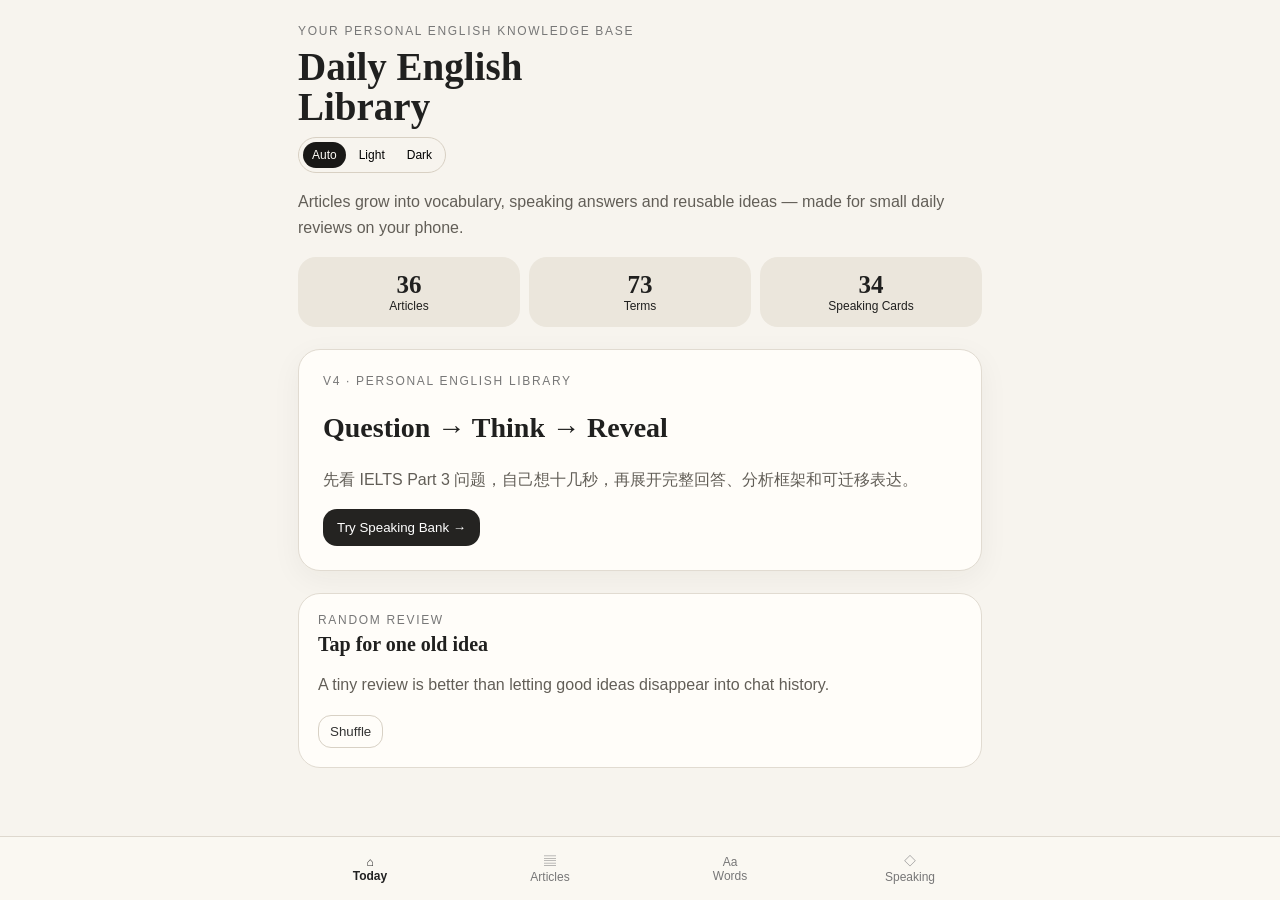
==== commit c121355e: "Add files via upload" ====
--- a/index.html
+++ b/index.html
@@ -27,14 +27,28 @@
 .reveal{width:100%;margin-top:8px}.related{font-size:12px;color:#847d74;margin-top:12px}.articleBody{font-family:Georgia,serif;font-size:18px;line-height:1.82;color:#34312d}.articleBody p{margin:0 0 1.25em}.archiveBadge{display:inline-block;margin:8px 0 2px;padding:7px 10px;border-radius:999px;background:#e8efe7;font-size:12px;color:#52604f}
 
 :root{color-scheme:light;--night-bg:#f4efe5;--night-card:#fffdf7;--night-text:#191816;--night-muted:#756f66;--night-line:#d8d0c3}
-html[data-theme="dark"]{color-scheme:dark;--night-bg:#161719;--night-card:#1c1d20;--night-text:#d9dadd;--night-muted:#92959a;--night-line:#2b2d31}
-@media(prefers-color-scheme:dark){html:not([data-theme]){color-scheme:dark;--night-bg:#161719;--night-card:#1c1d20;--night-text:#d9dadd;--night-muted:#92959a;--night-line:#2b2d31}}
+html[data-theme="dark"]{color-scheme:dark;--night-bg:#151617;--night-card:#1b1b1a;--night-text:#dedbd4;--night-muted:#9e9a92;--night-line:#34312b}
+@media(prefers-color-scheme:dark){html:not([data-theme]){color-scheme:dark;--night-bg:#151617;--night-card:#1b1b1a;--night-text:#dedbd4;--night-muted:#9e9a92;--night-line:#34312b}}
 html[data-theme="dark"] body,html:not([data-theme]) body{transition:background .2s,color .2s}
-html[data-theme="dark"] body{background:#161719!important;color:#d9dadd!important}
-@media(prefers-color-scheme:dark){html:not([data-theme]) body{background:#161719!important;color:#d9dadd!important}}
-html[data-theme="dark"] .card,html[data-theme="dark"] .panel,html[data-theme="dark"] .sheet,html[data-theme="dark"] .article-card,html[data-theme="dark"] .word-card,html[data-theme="dark"] .speaking-card{background:#1c1d20!important;color:#d9dadd!important;border-color:#2b2d31!important}
-@media(prefers-color-scheme:dark){html:not([data-theme]) .card,html:not([data-theme]) .panel,html:not([data-theme]) .sheet,html:not([data-theme]) .article-card,html:not([data-theme]) .word-card,html:not([data-theme]) .speaking-card{background:#1c1d20!important;color:#d9dadd!important;border-color:#2b2d31!important}}
-.theme-switch{display:flex;gap:4px;margin:10px 0 4px;padding:4px;width:max-content;border:1px solid #d8d0c3;border-radius:999px}.theme-switch button{border:0;background:transparent;padding:6px 9px;border-radius:999px;font:inherit;font-size:12px}.theme-switch button.active{background:#191816;color:#fffdf7}html[data-theme="dark"] .theme-switch{border-color:#2b2d31}html[data-theme="dark"] .theme-switch button{color:#92959a}html[data-theme="dark"] .theme-switch button.active{background:#d9dadd;color:#161719}
+html[data-theme="dark"] body{background:#151617!important;color:#dedbd4!important}
+@media(prefers-color-scheme:dark){html:not([data-theme]) body{background:#151617!important;color:#dedbd4!important}}
+html[data-theme="dark"] .card,html[data-theme="dark"] .panel,html[data-theme="dark"] .sheet,html[data-theme="dark"] .article-card,html[data-theme="dark"] .word-card,html[data-theme="dark"] .speaking-card{background:#1b1b1a!important;color:#dedbd4!important;border-color:#34312b!important}
+@media(prefers-color-scheme:dark){html:not([data-theme]) .card,html:not([data-theme]) .panel,html:not([data-theme]) .sheet,html:not([data-theme]) .article-card,html:not([data-theme]) .word-card,html:not([data-theme]) .speaking-card{background:#1b1b1a!important;color:#dedbd4!important;border-color:#34312b!important}}
+.theme-switch{display:flex;gap:4px;margin:10px 0 4px;padding:4px;width:max-content;border:1px solid #d8d0c3;border-radius:999px}.theme-switch button{border:0;background:transparent;padding:6px 9px;border-radius:999px;font:inherit;font-size:12px}.theme-switch button.active{background:#191816;color:#fffdf7}html[data-theme="dark"] .theme-switch{border-color:#34312b}html[data-theme="dark"] .theme-switch button{color:#9e9a92}html[data-theme="dark"] .theme-switch button.active{background:#dedbd4;color:#151617}
+
+/* Reading Lamp: graphite night + restrained warm emphasis */
+html[data-theme="dark"] .theme-switch button.active{background:#d9c29a!important;color:#181714!important}
+html[data-theme="dark"] .theme-switch{border-color:#3b3832!important}
+html[data-theme="dark"] .stat b,html[data-theme="dark"] .stats b{color:#e0c79e!important}
+html[data-theme="dark"] .hero,html[data-theme="dark"] .feature,html[data-theme="dark"] .review-card{border-color:#484136!important;box-shadow:0 -1px 0 rgba(224,199,158,.22),0 0 24px rgba(198,164,108,.035)!important}
+html[data-theme="dark"] .hero button,html[data-theme="dark"] .feature button,html[data-theme="dark"] .review-card button{border-color:#76654d!important}
+html[data-theme="dark"] nav .active,html[data-theme="dark"] .nav-item.active{color:#d8bd8f!important}
+@media(prefers-color-scheme:dark){
+html:not([data-theme]) .theme-switch button.active{background:#d9c29a!important;color:#181714!important}
+html:not([data-theme]) .stat b,html:not([data-theme]) .stats b{color:#e0c79e!important}
+html:not([data-theme]) .hero,html:not([data-theme]) .feature,html:not([data-theme]) .review-card{border-color:#484136!important;box-shadow:0 -1px 0 rgba(224,199,158,.22),0 0 24px rgba(198,164,108,.035)!important}
+html:not([data-theme]) nav .active,html:not([data-theme]) .nav-item.active{color:#d8bd8f!important}
+}
 </style>
 </head>
 <body><main>
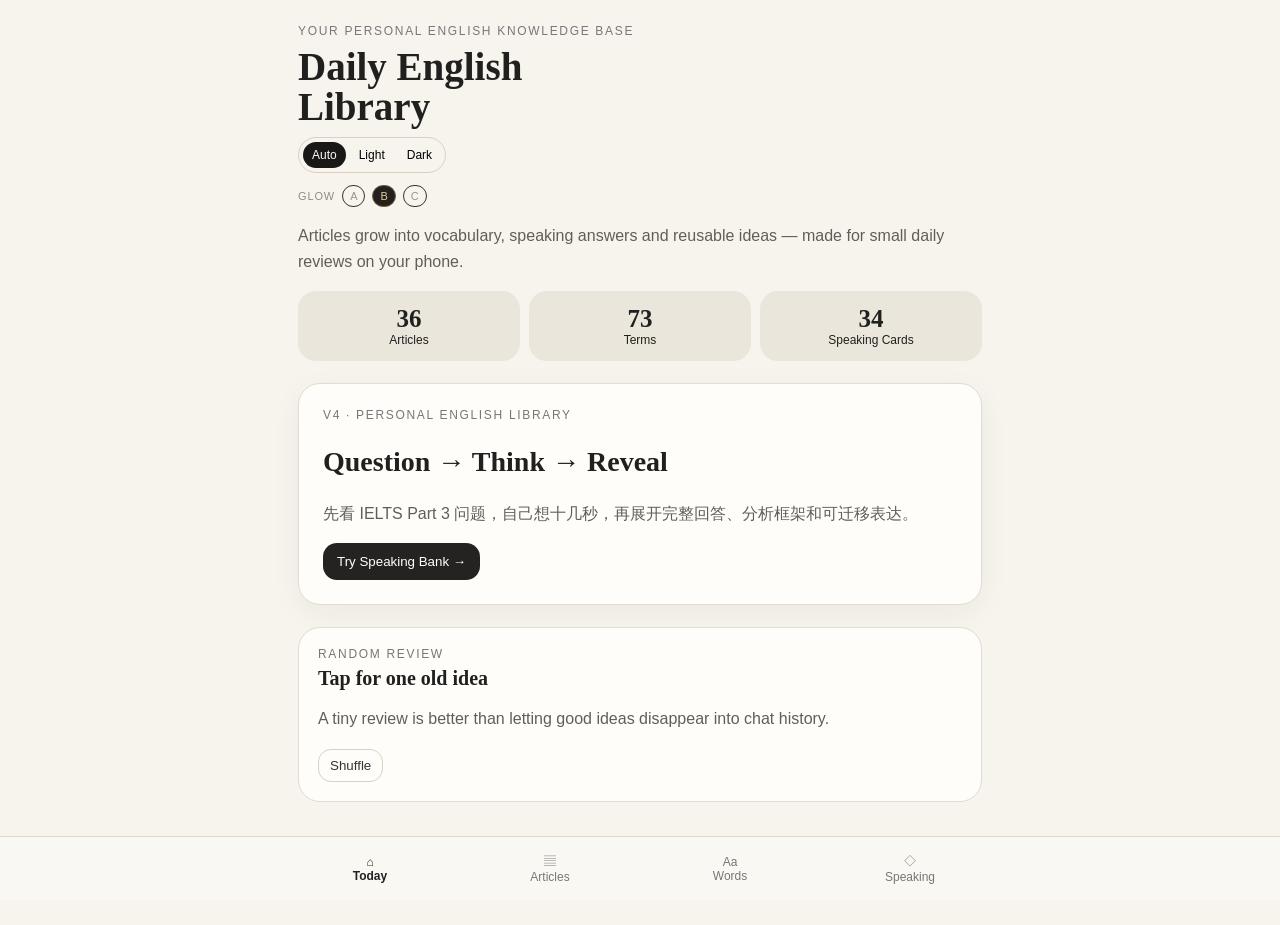
==== commit 8015299d: "Add files via upload" ====
--- a/index.html
+++ b/index.html
@@ -27,33 +27,166 @@
 .reveal{width:100%;margin-top:8px}.related{font-size:12px;color:#847d74;margin-top:12px}.articleBody{font-family:Georgia,serif;font-size:18px;line-height:1.82;color:#34312d}.articleBody p{margin:0 0 1.25em}.archiveBadge{display:inline-block;margin:8px 0 2px;padding:7px 10px;border-radius:999px;background:#e8efe7;font-size:12px;color:#52604f}
 
 :root{color-scheme:light;--night-bg:#f4efe5;--night-card:#fffdf7;--night-text:#191816;--night-muted:#756f66;--night-line:#d8d0c3}
-html[data-theme="dark"]{color-scheme:dark;--night-bg:#151617;--night-card:#1b1b1a;--night-text:#dedbd4;--night-muted:#9e9a92;--night-line:#34312b}
-@media(prefers-color-scheme:dark){html:not([data-theme]){color-scheme:dark;--night-bg:#151617;--night-card:#1b1b1a;--night-text:#dedbd4;--night-muted:#9e9a92;--night-line:#34312b}}
+html[data-theme="dark"]{color-scheme:dark;--night-bg:#161719;--night-card:#1c1d20;--night-text:#d9dadd;--night-muted:#92959a;--night-line:#2b2d31}
+@media(prefers-color-scheme:dark){html:not([data-theme]){color-scheme:dark;--night-bg:#161719;--night-card:#1c1d20;--night-text:#d9dadd;--night-muted:#92959a;--night-line:#2b2d31}}
 html[data-theme="dark"] body,html:not([data-theme]) body{transition:background .2s,color .2s}
-html[data-theme="dark"] body{background:#151617!important;color:#dedbd4!important}
-@media(prefers-color-scheme:dark){html:not([data-theme]) body{background:#151617!important;color:#dedbd4!important}}
-html[data-theme="dark"] .card,html[data-theme="dark"] .panel,html[data-theme="dark"] .sheet,html[data-theme="dark"] .article-card,html[data-theme="dark"] .word-card,html[data-theme="dark"] .speaking-card{background:#1b1b1a!important;color:#dedbd4!important;border-color:#34312b!important}
-@media(prefers-color-scheme:dark){html:not([data-theme]) .card,html:not([data-theme]) .panel,html:not([data-theme]) .sheet,html:not([data-theme]) .article-card,html:not([data-theme]) .word-card,html:not([data-theme]) .speaking-card{background:#1b1b1a!important;color:#dedbd4!important;border-color:#34312b!important}}
-.theme-switch{display:flex;gap:4px;margin:10px 0 4px;padding:4px;width:max-content;border:1px solid #d8d0c3;border-radius:999px}.theme-switch button{border:0;background:transparent;padding:6px 9px;border-radius:999px;font:inherit;font-size:12px}.theme-switch button.active{background:#191816;color:#fffdf7}html[data-theme="dark"] .theme-switch{border-color:#34312b}html[data-theme="dark"] .theme-switch button{color:#9e9a92}html[data-theme="dark"] .theme-switch button.active{background:#dedbd4;color:#151617}
-
-/* Reading Lamp: graphite night + restrained warm emphasis */
-html[data-theme="dark"] .theme-switch button.active{background:#d9c29a!important;color:#181714!important}
-html[data-theme="dark"] .theme-switch{border-color:#3b3832!important}
-html[data-theme="dark"] .stat b,html[data-theme="dark"] .stats b{color:#e0c79e!important}
-html[data-theme="dark"] .hero,html[data-theme="dark"] .feature,html[data-theme="dark"] .review-card{border-color:#484136!important;box-shadow:0 -1px 0 rgba(224,199,158,.22),0 0 24px rgba(198,164,108,.035)!important}
-html[data-theme="dark"] .hero button,html[data-theme="dark"] .feature button,html[data-theme="dark"] .review-card button{border-color:#76654d!important}
-html[data-theme="dark"] nav .active,html[data-theme="dark"] .nav-item.active{color:#d8bd8f!important}
+html[data-theme="dark"] body{background:#161719!important;color:#d9dadd!important}
+@media(prefers-color-scheme:dark){html:not([data-theme]) body{background:#161719!important;color:#d9dadd!important}}
+html[data-theme="dark"] .card,html[data-theme="dark"] .panel,html[data-theme="dark"] .sheet,html[data-theme="dark"] .article-card,html[data-theme="dark"] .word-card,html[data-theme="dark"] .speaking-card{background:#1c1d20!important;color:#d9dadd!important;border-color:#2b2d31!important}
+@media(prefers-color-scheme:dark){html:not([data-theme]) .card,html:not([data-theme]) .panel,html:not([data-theme]) .sheet,html:not([data-theme]) .article-card,html:not([data-theme]) .word-card,html:not([data-theme]) .speaking-card{background:#1c1d20!important;color:#d9dadd!important;border-color:#2b2d31!important}}
+.theme-switch{display:flex;gap:4px;margin:10px 0 4px;padding:4px;width:max-content;border:1px solid #d8d0c3;border-radius:999px}.theme-switch button{border:0;background:transparent;padding:6px 9px;border-radius:999px;font:inherit;font-size:12px}.theme-switch button.active{background:#191816;color:#fffdf7}html[data-theme="dark"] .theme-switch{border-color:#2b2d31}html[data-theme="dark"] .theme-switch button{color:#92959a}html[data-theme="dark"] .theme-switch button.active{background:#d9dadd;color:#161719}
+
+/* Reading Lamp v2 — full dark-surface correction */
+html[data-theme="dark"] body{
+  background:#141516!important;color:#dedbd4!important;
+}
+html[data-theme="dark"] header,
+html[data-theme="dark"] main,
+html[data-theme="dark"] section,
+html[data-theme="dark"] footer{
+  color:#dedbd4;
+}
+
+/* Top intro */
+html[data-theme="dark"] .eyebrow,
+html[data-theme="dark"] .sub,
+html[data-theme="dark"] .subtitle,
+html[data-theme="dark"] .muted{
+  color:#aaa69e!important;
+}
+html[data-theme="dark"] h1,
+html[data-theme="dark"] h2,
+html[data-theme="dark"] h3{
+  color:#e7e3dc!important;
+}
+
+/* Theme control */
+html[data-theme="dark"] .theme-switch{
+  background:transparent!important;border-color:#b8b0a3!important;
+}
+html[data-theme="dark"] .theme-switch button{color:#aaa69e!important}
+html[data-theme="dark"] .theme-switch button.active{
+  background:#dbc69f!important;color:#171614!important;
+}
+
+/* Stats: force all three cards dark, warm numbers only */
+html[data-theme="dark"] .stats > *,
+html[data-theme="dark"] [class*="stat"]{
+  background:#202122!important;
+  border-color:#2e2f30!important;
+  color:#b8b4ac!important;
+  box-shadow:none!important;
+}
+html[data-theme="dark"] .stats b,
+html[data-theme="dark"] .stats strong,
+html[data-theme="dark"] [class*="stat"] b,
+html[data-theme="dark"] [class*="stat"] strong{
+  color:#dfc79e!important;
+}
+
+/* Main review / speaking card */
+html[data-theme="dark"] .hero,
+html[data-theme="dark"] .feature,
+html[data-theme="dark"] .review-card,
+html[data-theme="dark"] [class*="review"],
+html[data-theme="dark"] [class*="hero"]{
+  background:#191a1b!important;
+  color:#d9d6cf!important;
+  border-color:#4a4237!important;
+  box-shadow:0 -1px 0 rgba(225,199,155,.18),0 0 28px rgba(203,166,105,.025)!important;
+}
+html[data-theme="dark"] .hero h2,
+html[data-theme="dark"] .feature h2,
+html[data-theme="dark"] .review-card h2,
+html[data-theme="dark"] [class*="review"] h2{
+  color:#e4ddd1!important;
+}
+html[data-theme="dark"] .hero button,
+html[data-theme="dark"] .feature button,
+html[data-theme="dark"] .review-card button,
+html[data-theme="dark"] [class*="review"] button{
+  background:#282622!important;color:#e8e2d8!important;border-color:#75664f!important;
+}
+
+/* Bottom nav must stay dark */
+html[data-theme="dark"] nav,
+html[data-theme="dark"] .bottom-nav,
+html[data-theme="dark"] [class*="bottom"][class*="nav"]{
+  background:rgba(18,19,20,.96)!important;
+  color:#96938d!important;
+  border-color:#2b2c2d!important;
+  box-shadow:0 -8px 24px rgba(0,0,0,.12)!important;
+}
+html[data-theme="dark"] nav a,
+html[data-theme="dark"] nav button,
+html[data-theme="dark"] .bottom-nav *{
+  color:#96938d!important;
+}
+html[data-theme="dark"] nav .active,
+html[data-theme="dark"] nav [aria-current="page"],
+html[data-theme="dark"] .bottom-nav .active{
+  color:#dcc397!important;
+}
+
+/* Generic light surfaces inside the app: darken without affecting theme switch */
+html[data-theme="dark"] main [style*="background"],
+html[data-theme="dark"] .card,
+html[data-theme="dark"] .panel,
+html[data-theme="dark"] .sheet,
+html[data-theme="dark"] .article-card,
+html[data-theme="dark"] .word-card,
+html[data-theme="dark"] .speaking-card{
+  border-color:#303132;
+}
+
+/* Auto follows same palette when iOS itself is dark */
 @media(prefers-color-scheme:dark){
-html:not([data-theme]) .theme-switch button.active{background:#d9c29a!important;color:#181714!important}
-html:not([data-theme]) .stat b,html:not([data-theme]) .stats b{color:#e0c79e!important}
-html:not([data-theme]) .hero,html:not([data-theme]) .feature,html:not([data-theme]) .review-card{border-color:#484136!important;box-shadow:0 -1px 0 rgba(224,199,158,.22),0 0 24px rgba(198,164,108,.035)!important}
-html:not([data-theme]) nav .active,html:not([data-theme]) .nav-item.active{color:#d8bd8f!important}
-}
+  html:not([data-theme]) body{background:#141516!important;color:#dedbd4!important}
+  html:not([data-theme]) .stats > *,html:not([data-theme]) [class*="stat"]{background:#202122!important;border-color:#2e2f30!important;color:#b8b4ac!important;box-shadow:none!important}
+  html:not([data-theme]) .stats b,html:not([data-theme]) .stats strong,html:not([data-theme]) [class*="stat"] b{color:#dfc79e!important}
+  html:not([data-theme]) .hero,html:not([data-theme]) .feature,html:not([data-theme]) .review-card,html:not([data-theme]) [class*="review"],html:not([data-theme]) [class*="hero"]{background:#191a1b!important;color:#d9d6cf!important;border-color:#4a4237!important;box-shadow:0 -1px 0 rgba(225,199,155,.18),0 0 28px rgba(203,166,105,.025)!important}
+  html:not([data-theme]) nav,html:not([data-theme]) .bottom-nav,html:not([data-theme]) [class*="bottom"][class*="nav"]{background:rgba(18,19,20,.96)!important;color:#96938d!important;border-color:#2b2c2d!important}
+}
+
+
+/* Reading Lamp glow experiment */
+.glow-switch{display:flex;align-items:center;gap:7px;margin:12px 0 0;font-size:11px;color:#8f8b84}
+.glow-switch span{letter-spacing:.08em;text-transform:uppercase}
+.glow-switch button{border:1px solid #34312c;background:transparent;color:#99948b;border-radius:999px;padding:4px 7px;font:inherit}
+.glow-switch button.active{color:#dfc79e;border-color:#6f604b;background:#24211d}
+
+html[data-theme="dark"] .review-card,
+html[data-theme="dark"] [class*="review"],
+html[data-theme="dark"] .hero,
+html[data-theme="dark"] [class*="hero"]{
+  position:relative!important;
+  isolation:isolate;
+  overflow:visible!important;
+}
+html[data-theme="dark"] .review-card::before,
+html[data-theme="dark"] [class*="review"]::before,
+html[data-theme="dark"] .hero::before,
+html[data-theme="dark"] [class*="hero"]::before{
+  content:"";
+  position:absolute;
+  z-index:-1;
+  width:78%;
+  height:70px;
+  left:11%;
+  top:-22px;
+  border-radius:50%;
+  background:rgba(218,187,133,var(--glow-alpha,.10));
+  filter:blur(var(--glow-blur,40px));
+  pointer-events:none;
+}
+html[data-glow="a"]{--glow-alpha:.07;--glow-blur:44px}
+html[data-glow="b"]{--glow-alpha:.12;--glow-blur:38px}
+html[data-glow="c"]{--glow-alpha:.18;--glow-blur:32px}
 </style>
 </head>
 <body><main>
 <section id="today">
-<div class="eyebrow">Your personal English knowledge base</div><h1>Daily English<br>Library</h1><div class="theme-switch"><button data-theme-choice="auto" onclick="setTheme('auto')">Auto</button><button data-theme-choice="light" onclick="setTheme('light')">Light</button><button data-theme-choice="dark" onclick="setTheme('dark')">Dark</button></div>
+<div class="eyebrow">Your personal English knowledge base</div><h1>Daily English<br>Library</h1><div class="theme-switch"><button data-theme-choice="auto" onclick="setTheme('auto')">Auto</button><button data-theme-choice="light" onclick="setTheme('light')">Light</button><button data-theme-choice="dark" onclick="setTheme('dark')">Dark</button></div><div class="glow-switch"><span>Glow</span><button data-glow-choice="a" onclick="setGlow('a')">A</button><button data-glow-choice="b" onclick="setGlow('b')">B</button><button data-glow-choice="c" onclick="setGlow('c')">C</button></div>
 <p class="sub">Articles grow into vocabulary, speaking answers and reusable ideas — made for small daily reviews on your phone.</p>
 <div class="grid"><div class="stat"><b>36</b>Articles</div><div class="stat"><b>73</b>Terms</div><div class="stat"><b>34</b>Speaking Cards</div></div>
 <div class="hero"><div class="eyebrow">v4 · Personal English Library</div><h2 class="serif" style="font-size:28px">Question → Think → Reveal</h2>
@@ -312,5 +445,12 @@
 
 function setTheme(choice){if(choice==='auto'){document.documentElement.removeAttribute('data-theme');}else{document.documentElement.setAttribute('data-theme',choice);}localStorage.setItem('readingTheme',choice);document.querySelectorAll('[data-theme-choice]').forEach(b=>b.classList.toggle('active',b.dataset.themeChoice===choice));}
 (function(){setTheme(localStorage.getItem('readingTheme')||'auto');})();
+
+function setGlow(level){
+  document.documentElement.setAttribute("data-glow",level);
+  localStorage.setItem("readingGlow",level);
+  document.querySelectorAll("[data-glow-choice]").forEach(b=>b.classList.toggle("active",b.dataset.glowChoice===level));
+}
+(function(){setGlow(localStorage.getItem("readingGlow")||"b");})();
 </script><!-- FINAL v4 · 2026-09-01 -->
 </body></html>
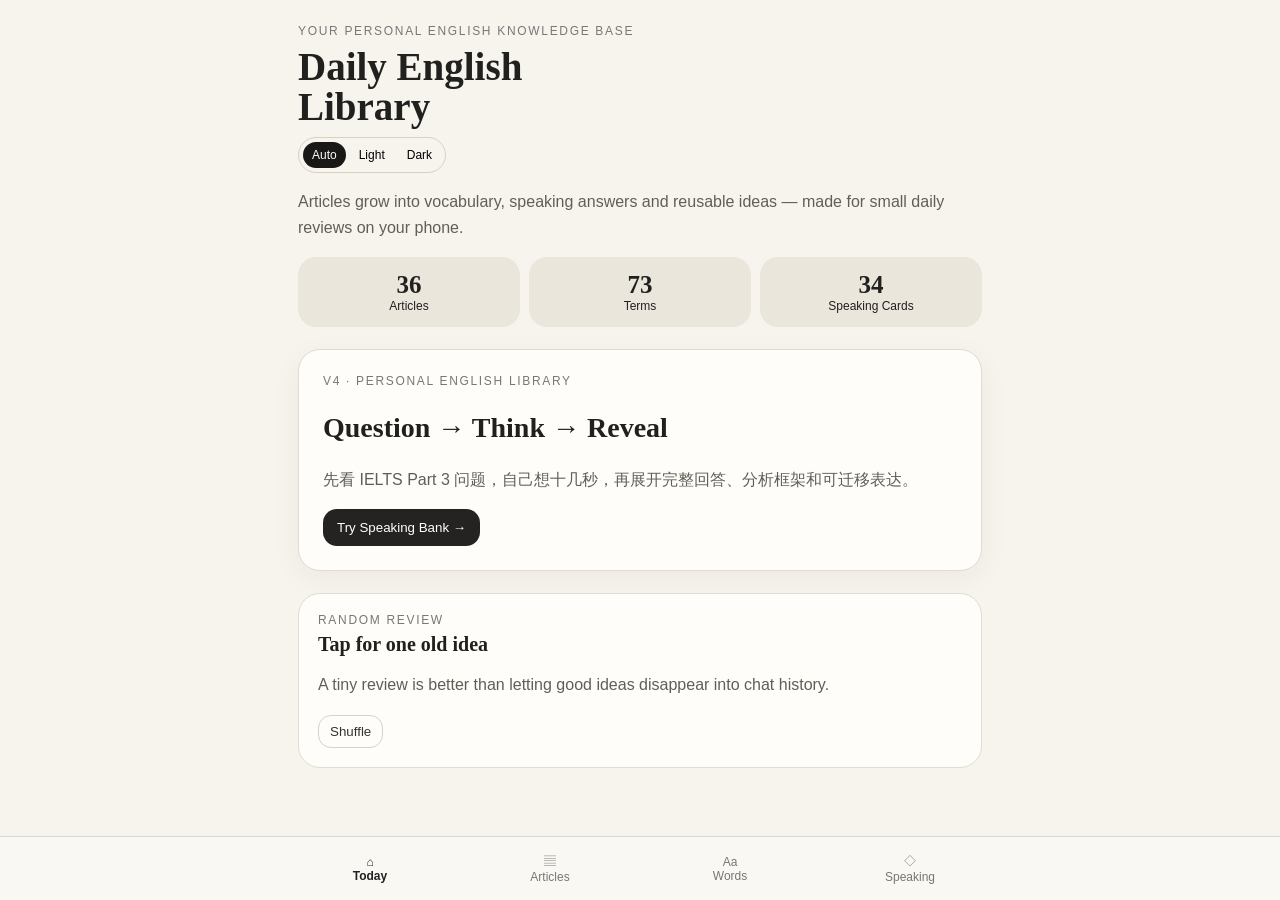
==== commit fd46dfab: "Add files via upload" ====
--- a/index.html
+++ b/index.html
@@ -1,5 +1,5 @@
 <!doctype html>
-<html lang="zh-CN">
+<html lang="zh-CN" data-glow="b">
 <head>
 <meta charset="utf-8">
 <meta name="viewport" content="width=device-width,initial-scale=1,viewport-fit=cover">
@@ -149,12 +149,7 @@
 }
 
 
-/* Reading Lamp glow experiment */
-.glow-switch{display:flex;align-items:center;gap:7px;margin:12px 0 0;font-size:11px;color:#8f8b84}
-.glow-switch span{letter-spacing:.08em;text-transform:uppercase}
-.glow-switch button{border:1px solid #34312c;background:transparent;color:#99948b;border-radius:999px;padding:4px 7px;font:inherit}
-.glow-switch button.active{color:#dfc79e;border-color:#6f604b;background:#24211d}
-
+/* Reading Lamp — selected B glow */
 html[data-theme="dark"] .review-card,
 html[data-theme="dark"] [class*="review"],
 html[data-theme="dark"] .hero,
@@ -179,14 +174,46 @@
   filter:blur(var(--glow-blur,40px));
   pointer-events:none;
 }
-html[data-glow="a"]{--glow-alpha:.07;--glow-blur:44px}
 html[data-glow="b"]{--glow-alpha:.12;--glow-blur:38px}
-html[data-glow="c"]{--glow-alpha:.18;--glow-blur:32px}
+/* Readable secondary controls on dark surfaces. */
+html[data-theme="dark"] .filter,
+html[data-theme="dark"] .ghost{color:#b8b4ad}
+html[data-theme="dark"] .filter.active{color:#f4f1ea}
+@media(prefers-color-scheme:dark){
+/* Readable secondary controls on dark surfaces. */
+html:not([data-theme]) .filter,
+html:not([data-theme]) .ghost{color:#b8b4ad}
+html:not([data-theme]) .filter.active{color:#f4f1ea}
+html:not([data-theme]) .review-card,
+html:not([data-theme]) [class*="review"],
+html:not([data-theme]) .hero,
+html:not([data-theme]) [class*="hero"]{
+  position:relative!important;
+  isolation:isolate;
+  overflow:visible!important;
+}
+html:not([data-theme]) .review-card::before,
+html:not([data-theme]) [class*="review"]::before,
+html:not([data-theme]) .hero::before,
+html:not([data-theme]) [class*="hero"]::before{
+  content:"";
+  position:absolute;
+  z-index:-1;
+  width:78%;
+  height:70px;
+  left:11%;
+  top:-22px;
+  border-radius:50%;
+  background:rgba(218,187,133,var(--glow-alpha,.10));
+  filter:blur(var(--glow-blur,40px));
+  pointer-events:none;
+}
+}
 </style>
 </head>
 <body><main>
 <section id="today">
-<div class="eyebrow">Your personal English knowledge base</div><h1>Daily English<br>Library</h1><div class="theme-switch"><button data-theme-choice="auto" onclick="setTheme('auto')">Auto</button><button data-theme-choice="light" onclick="setTheme('light')">Light</button><button data-theme-choice="dark" onclick="setTheme('dark')">Dark</button></div><div class="glow-switch"><span>Glow</span><button data-glow-choice="a" onclick="setGlow('a')">A</button><button data-glow-choice="b" onclick="setGlow('b')">B</button><button data-glow-choice="c" onclick="setGlow('c')">C</button></div>
+<div class="eyebrow">Your personal English knowledge base</div><h1>Daily English<br>Library</h1><div class="theme-switch"><button data-theme-choice="auto" onclick="setTheme('auto')">Auto</button><button data-theme-choice="light" onclick="setTheme('light')">Light</button><button data-theme-choice="dark" onclick="setTheme('dark')">Dark</button></div>
 <p class="sub">Articles grow into vocabulary, speaking answers and reusable ideas — made for small daily reviews on your phone.</p>
 <div class="grid"><div class="stat"><b>36</b>Articles</div><div class="stat"><b>73</b>Terms</div><div class="stat"><b>34</b>Speaking Cards</div></div>
 <div class="hero"><div class="eyebrow">v4 · Personal English Library</div><h2 class="serif" style="font-size:28px">Question → Think → Reveal</h2>
@@ -446,11 +473,6 @@
 function setTheme(choice){if(choice==='auto'){document.documentElement.removeAttribute('data-theme');}else{document.documentElement.setAttribute('data-theme',choice);}localStorage.setItem('readingTheme',choice);document.querySelectorAll('[data-theme-choice]').forEach(b=>b.classList.toggle('active',b.dataset.themeChoice===choice));}
 (function(){setTheme(localStorage.getItem('readingTheme')||'auto');})();
 
-function setGlow(level){
-  document.documentElement.setAttribute("data-glow",level);
-  localStorage.setItem("readingGlow",level);
-  document.querySelectorAll("[data-glow-choice]").forEach(b=>b.classList.toggle("active",b.dataset.glowChoice===level));
-}
-(function(){setGlow(localStorage.getItem("readingGlow")||"b");})();
+
 </script><!-- FINAL v4 · 2026-09-01 -->
 </body></html>
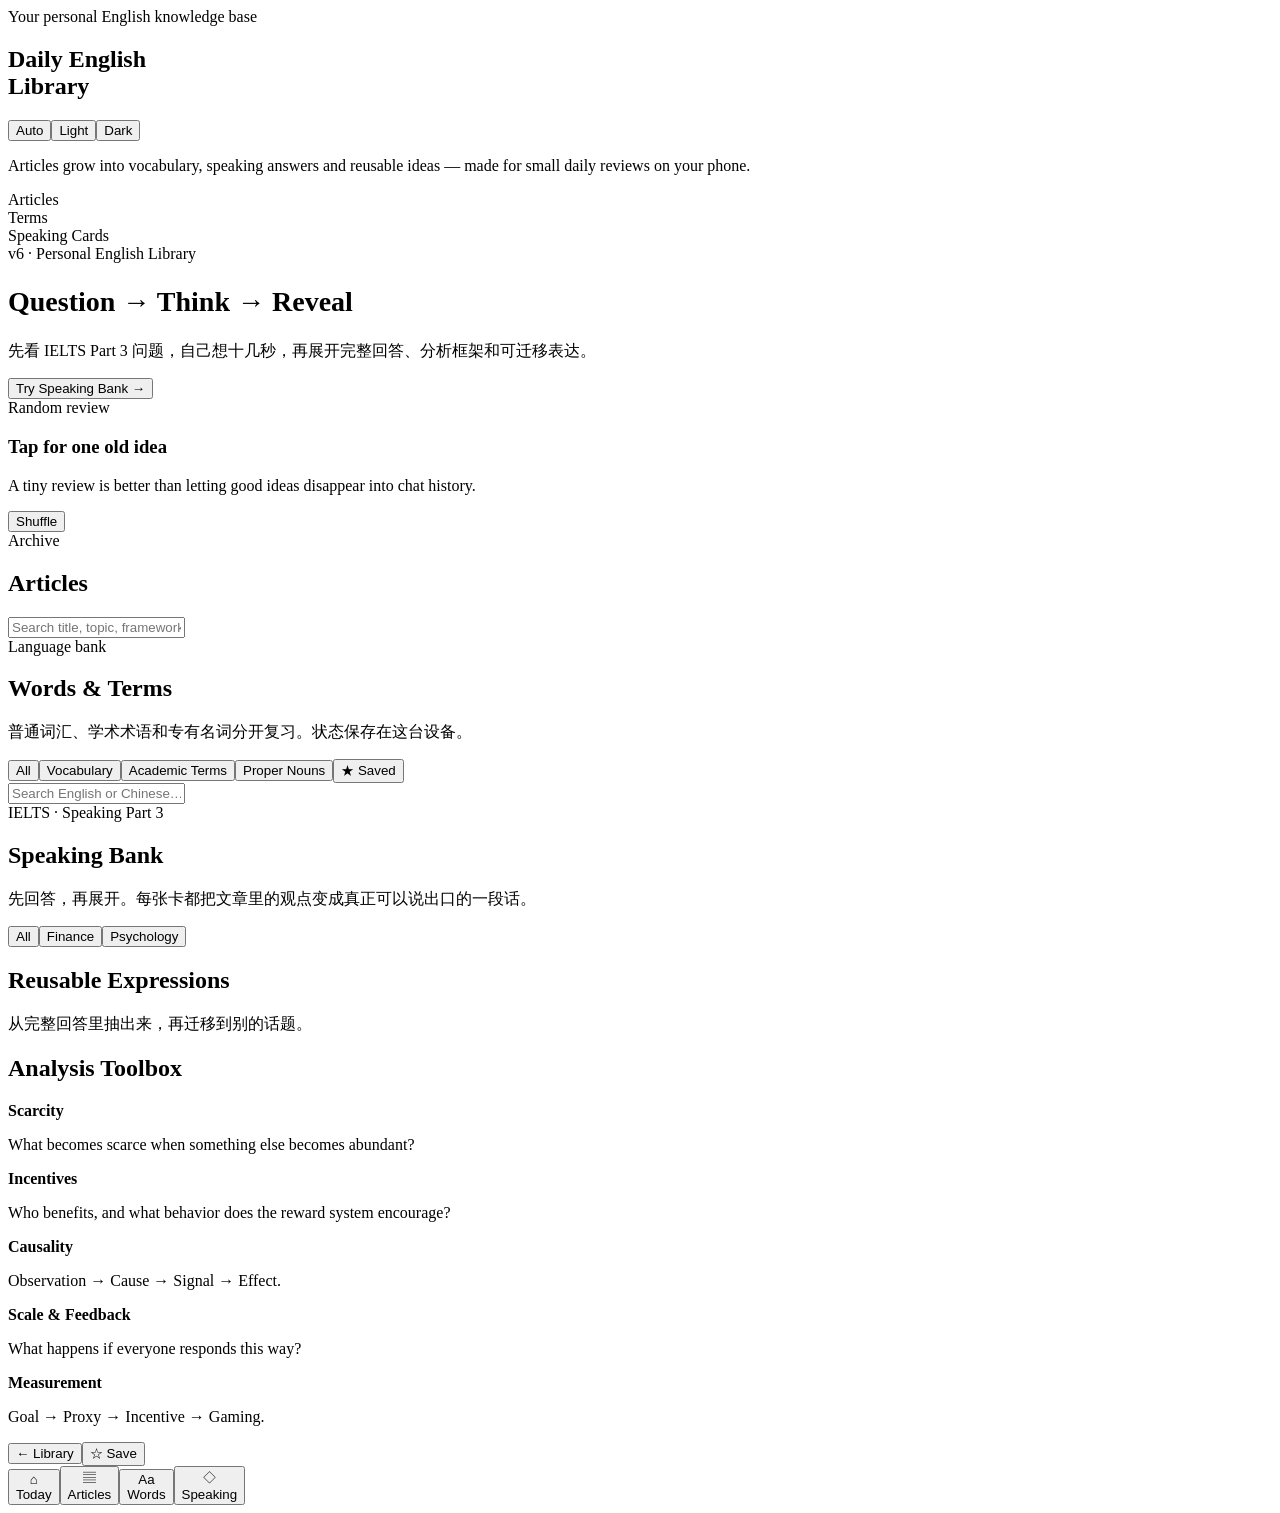
==== commit b4d082f2: "Add files via upload" ====
--- a/index.html
+++ b/index.html
@@ -5,224 +5,21 @@
 <meta name="viewport" content="width=device-width,initial-scale=1,viewport-fit=cover">
 <meta name="theme-color" content="#f7f4ee">
 <meta name="apple-mobile-web-app-capable" content="yes">
-<title>Daily English Library v4</title>
-<style>
-*{box-sizing:border-box} body{margin:0;background:#f7f4ee;color:#20201f;font-family:-apple-system,BlinkMacSystemFont,"Segoe UI",sans-serif}
-main{max-width:720px;margin:auto;padding:24px 18px 110px}.eyebrow{font-size:12px;letter-spacing:.14em;text-transform:uppercase;color:#777}
-h1,.serif{font-family:Georgia,serif} h1{font-size:39px;line-height:1.02;margin:9px 0}.sub,.idea{color:#625e57;line-height:1.65}
-.hero,.card{background:#fffdf9;border:1px solid #e1dbd1;border-radius:22px;padding:19px;margin:13px 0}.hero{padding:24px;box-shadow:0 8px 30px #2823190d;margin:22px 0}
-.grid{display:grid;grid-template-columns:repeat(3,1fr);gap:9px;margin:16px 0}.stat{background:#ebe6dc;border-radius:18px;padding:14px 5px;text-align:center;font-size:12px}.stat b{font-family:Georgia,serif;font-size:25px;display:block}
-.pill{display:inline-block;padding:7px 10px;background:#ece7dd;border-radius:999px;font-size:12px;margin:3px}.card h3{margin:6px 0;font-family:Georgia,serif;font-size:20px}
-.meta,.small{font-size:12px;color:#858078}.search{width:100%;border:1px solid #ddd6ca;background:#fffdf9;border-radius:15px;padding:14px;font-size:16px;outline:none;margin:12px 0}
-.tabs{position:fixed;bottom:0;left:0;right:0;background:#faf8f3ee;backdrop-filter:blur(18px);border-top:1px solid #ded8ce;padding:7px 10px calc(7px + env(safe-area-inset-bottom));z-index:9}
-.tabs>div{max-width:720px;margin:auto;display:flex}.nav{flex:1;border:0;background:none;padding:9px 2px;color:#777;font-size:12px}.nav.active{color:#222;font-weight:700}
-.action{border:0;background:#242321;color:#fff;border-radius:14px;padding:11px 14px}.ghost{border:1px solid #d8d1c5;background:transparent;border-radius:13px;padding:8px 11px;color:#333}
-.hidden{display:none!important}.sectionTitle{font-family:Georgia,serif;font-size:28px;margin:24px 0 4px}.wordline{display:flex;justify-content:space-between;gap:10px}.word{font-family:Georgia,serif;font-size:22px}.zh{color:#777}
-.example{font-size:14px;line-height:1.5;color:#555;font-style:italic}.filters{display:flex;overflow:auto;gap:6px;padding:2px 0 7px}.filter{white-space:nowrap;border:1px solid #d8d1c5;background:transparent;border-radius:999px;padding:8px 11px;color:#555}.filter.active{background:#242321;color:white;border-color:#242321}
-.type{font-size:10px;letter-spacing:.08em;text-transform:uppercase;color:#8b8174;margin-bottom:5px}.reader{position:fixed;inset:0;background:#f7f4ee;z-index:20;overflow:auto;padding:calc(18px + env(safe-area-inset-top)) 18px 50px}
-.readerInner{max-width:680px;margin:auto}.readerTop{display:flex;justify-content:space-between}.reader h2{font-family:Georgia,serif;font-size:34px;line-height:1.08}.placeholder{border-left:3px solid #d7cfc2;padding-left:15px;color:#69635c;line-height:1.65}
-.note{background:#eee8de;border-radius:16px;padding:14px;line-height:1.55;color:#625e57}
-.speaking-card{overflow:hidden}.question{font-family:Georgia,serif;font-size:21px;line-height:1.35;margin:8px 0 12px}.answer{border-top:1px solid #e6dfd5;margin-top:14px;padding-top:14px}.answer p{line-height:1.72;color:#48443f}
-.framework{background:#f1ece3;border-radius:14px;padding:12px 14px;margin:10px 0;font-size:14px;color:#5e584f}.expression{border-left:3px solid #cfc5b6;padding:2px 0 2px 12px;margin:12px 0;font-family:Georgia,serif;line-height:1.55}
-.reveal{width:100%;margin-top:8px}.related{font-size:12px;color:#847d74;margin-top:12px}.articleBody{font-family:Georgia,serif;font-size:18px;line-height:1.82;color:#34312d}.articleBody p{margin:0 0 1.25em}.archiveBadge{display:inline-block;margin:8px 0 2px;padding:7px 10px;border-radius:999px;background:#e8efe7;font-size:12px;color:#52604f}
-
-:root{color-scheme:light;--night-bg:#f4efe5;--night-card:#fffdf7;--night-text:#191816;--night-muted:#756f66;--night-line:#d8d0c3}
-html[data-theme="dark"]{color-scheme:dark;--night-bg:#161719;--night-card:#1c1d20;--night-text:#d9dadd;--night-muted:#92959a;--night-line:#2b2d31}
-@media(prefers-color-scheme:dark){html:not([data-theme]){color-scheme:dark;--night-bg:#161719;--night-card:#1c1d20;--night-text:#d9dadd;--night-muted:#92959a;--night-line:#2b2d31}}
-html[data-theme="dark"] body,html:not([data-theme]) body{transition:background .2s,color .2s}
-html[data-theme="dark"] body{background:#161719!important;color:#d9dadd!important}
-@media(prefers-color-scheme:dark){html:not([data-theme]) body{background:#161719!important;color:#d9dadd!important}}
-html[data-theme="dark"] .card,html[data-theme="dark"] .panel,html[data-theme="dark"] .sheet,html[data-theme="dark"] .article-card,html[data-theme="dark"] .word-card,html[data-theme="dark"] .speaking-card{background:#1c1d20!important;color:#d9dadd!important;border-color:#2b2d31!important}
-@media(prefers-color-scheme:dark){html:not([data-theme]) .card,html:not([data-theme]) .panel,html:not([data-theme]) .sheet,html:not([data-theme]) .article-card,html:not([data-theme]) .word-card,html:not([data-theme]) .speaking-card{background:#1c1d20!important;color:#d9dadd!important;border-color:#2b2d31!important}}
-.theme-switch{display:flex;gap:4px;margin:10px 0 4px;padding:4px;width:max-content;border:1px solid #d8d0c3;border-radius:999px}.theme-switch button{border:0;background:transparent;padding:6px 9px;border-radius:999px;font:inherit;font-size:12px}.theme-switch button.active{background:#191816;color:#fffdf7}html[data-theme="dark"] .theme-switch{border-color:#2b2d31}html[data-theme="dark"] .theme-switch button{color:#92959a}html[data-theme="dark"] .theme-switch button.active{background:#d9dadd;color:#161719}
-
-/* Reading Lamp v2 — full dark-surface correction */
-html[data-theme="dark"] body{
-  background:#141516!important;color:#dedbd4!important;
-}
-html[data-theme="dark"] header,
-html[data-theme="dark"] main,
-html[data-theme="dark"] section,
-html[data-theme="dark"] footer{
-  color:#dedbd4;
-}
-
-/* Top intro */
-html[data-theme="dark"] .eyebrow,
-html[data-theme="dark"] .sub,
-html[data-theme="dark"] .subtitle,
-html[data-theme="dark"] .muted{
-  color:#aaa69e!important;
-}
-html[data-theme="dark"] h1,
-html[data-theme="dark"] h2,
-html[data-theme="dark"] h3{
-  color:#e7e3dc!important;
-}
-
-/* Theme control */
-html[data-theme="dark"] .theme-switch{
-  background:transparent!important;border-color:#b8b0a3!important;
-}
-html[data-theme="dark"] .theme-switch button{color:#aaa69e!important}
-html[data-theme="dark"] .theme-switch button.active{
-  background:#dbc69f!important;color:#171614!important;
-}
-
-/* Stats: force all three cards dark, warm numbers only */
-html[data-theme="dark"] .stats > *,
-html[data-theme="dark"] [class*="stat"]{
-  background:#202122!important;
-  border-color:#2e2f30!important;
-  color:#b8b4ac!important;
-  box-shadow:none!important;
-}
-html[data-theme="dark"] .stats b,
-html[data-theme="dark"] .stats strong,
-html[data-theme="dark"] [class*="stat"] b,
-html[data-theme="dark"] [class*="stat"] strong{
-  color:#dfc79e!important;
-}
-
-/* Main review / speaking card */
-html[data-theme="dark"] .hero,
-html[data-theme="dark"] .feature,
-html[data-theme="dark"] .review-card,
-html[data-theme="dark"] [class*="review"],
-html[data-theme="dark"] [class*="hero"]{
-  background:#191a1b!important;
-  color:#d9d6cf!important;
-  border-color:#4a4237!important;
-  box-shadow:0 -1px 0 rgba(225,199,155,.18),0 0 28px rgba(203,166,105,.025)!important;
-}
-html[data-theme="dark"] .hero h2,
-html[data-theme="dark"] .feature h2,
-html[data-theme="dark"] .review-card h2,
-html[data-theme="dark"] [class*="review"] h2{
-  color:#e4ddd1!important;
-}
-html[data-theme="dark"] .hero button,
-html[data-theme="dark"] .feature button,
-html[data-theme="dark"] .review-card button,
-html[data-theme="dark"] [class*="review"] button{
-  background:#282622!important;color:#e8e2d8!important;border-color:#75664f!important;
-}
-
-/* Bottom nav must stay dark */
-html[data-theme="dark"] nav,
-html[data-theme="dark"] .bottom-nav,
-html[data-theme="dark"] [class*="bottom"][class*="nav"]{
-  background:rgba(18,19,20,.96)!important;
-  color:#96938d!important;
-  border-color:#2b2c2d!important;
-  box-shadow:0 -8px 24px rgba(0,0,0,.12)!important;
-}
-html[data-theme="dark"] nav a,
-html[data-theme="dark"] nav button,
-html[data-theme="dark"] .bottom-nav *{
-  color:#96938d!important;
-}
-html[data-theme="dark"] nav .active,
-html[data-theme="dark"] nav [aria-current="page"],
-html[data-theme="dark"] .bottom-nav .active{
-  color:#dcc397!important;
-}
-
-/* Generic light surfaces inside the app: darken without affecting theme switch */
-html[data-theme="dark"] main [style*="background"],
-html[data-theme="dark"] .card,
-html[data-theme="dark"] .panel,
-html[data-theme="dark"] .sheet,
-html[data-theme="dark"] .article-card,
-html[data-theme="dark"] .word-card,
-html[data-theme="dark"] .speaking-card{
-  border-color:#303132;
-}
-
-/* Auto follows same palette when iOS itself is dark */
-@media(prefers-color-scheme:dark){
-  html:not([data-theme]) body{background:#141516!important;color:#dedbd4!important}
-  html:not([data-theme]) .stats > *,html:not([data-theme]) [class*="stat"]{background:#202122!important;border-color:#2e2f30!important;color:#b8b4ac!important;box-shadow:none!important}
-  html:not([data-theme]) .stats b,html:not([data-theme]) .stats strong,html:not([data-theme]) [class*="stat"] b{color:#dfc79e!important}
-  html:not([data-theme]) .hero,html:not([data-theme]) .feature,html:not([data-theme]) .review-card,html:not([data-theme]) [class*="review"],html:not([data-theme]) [class*="hero"]{background:#191a1b!important;color:#d9d6cf!important;border-color:#4a4237!important;box-shadow:0 -1px 0 rgba(225,199,155,.18),0 0 28px rgba(203,166,105,.025)!important}
-  html:not([data-theme]) nav,html:not([data-theme]) .bottom-nav,html:not([data-theme]) [class*="bottom"][class*="nav"]{background:rgba(18,19,20,.96)!important;color:#96938d!important;border-color:#2b2c2d!important}
-}
-
-
-/* Reading Lamp — selected B glow */
-html[data-theme="dark"] .review-card,
-html[data-theme="dark"] [class*="review"],
-html[data-theme="dark"] .hero,
-html[data-theme="dark"] [class*="hero"]{
-  position:relative!important;
-  isolation:isolate;
-  overflow:visible!important;
-}
-html[data-theme="dark"] .review-card::before,
-html[data-theme="dark"] [class*="review"]::before,
-html[data-theme="dark"] .hero::before,
-html[data-theme="dark"] [class*="hero"]::before{
-  content:"";
-  position:absolute;
-  z-index:-1;
-  width:78%;
-  height:70px;
-  left:11%;
-  top:-22px;
-  border-radius:50%;
-  background:rgba(218,187,133,var(--glow-alpha,.10));
-  filter:blur(var(--glow-blur,40px));
-  pointer-events:none;
-}
-html[data-glow="b"]{--glow-alpha:.12;--glow-blur:38px}
-/* Readable secondary controls on dark surfaces. */
-html[data-theme="dark"] .filter,
-html[data-theme="dark"] .ghost{color:#b8b4ad}
-html[data-theme="dark"] .filter.active{color:#f4f1ea}
-@media(prefers-color-scheme:dark){
-/* Readable secondary controls on dark surfaces. */
-html:not([data-theme]) .filter,
-html:not([data-theme]) .ghost{color:#b8b4ad}
-html:not([data-theme]) .filter.active{color:#f4f1ea}
-html:not([data-theme]) .review-card,
-html:not([data-theme]) [class*="review"],
-html:not([data-theme]) .hero,
-html:not([data-theme]) [class*="hero"]{
-  position:relative!important;
-  isolation:isolate;
-  overflow:visible!important;
-}
-html:not([data-theme]) .review-card::before,
-html:not([data-theme]) [class*="review"]::before,
-html:not([data-theme]) .hero::before,
-html:not([data-theme]) [class*="hero"]::before{
-  content:"";
-  position:absolute;
-  z-index:-1;
-  width:78%;
-  height:70px;
-  left:11%;
-  top:-22px;
-  border-radius:50%;
-  background:rgba(218,187,133,var(--glow-alpha,.10));
-  filter:blur(var(--glow-blur,40px));
-  pointer-events:none;
-}
-}
-</style>
+<title>Daily English Library v6</title>
+<link rel="stylesheet" href="./css/app.css">
 </head>
 <body><main>
 <section id="today">
 <div class="eyebrow">Your personal English knowledge base</div><h1>Daily English<br>Library</h1><div class="theme-switch"><button data-theme-choice="auto" onclick="setTheme('auto')">Auto</button><button data-theme-choice="light" onclick="setTheme('light')">Light</button><button data-theme-choice="dark" onclick="setTheme('dark')">Dark</button></div>
 <p class="sub">Articles grow into vocabulary, speaking answers and reusable ideas — made for small daily reviews on your phone.</p>
-<div class="grid"><div class="stat"><b>36</b>Articles</div><div class="stat"><b>73</b>Terms</div><div class="stat"><b>34</b>Speaking Cards</div></div>
-<div class="hero"><div class="eyebrow">v4 · Personal English Library</div><h2 class="serif" style="font-size:28px">Question → Think → Reveal</h2>
+<div class="grid"><div class="stat"><b id="articleCount"></b>Articles</div><div class="stat"><b id="wordCount"></b>Terms</div><div class="stat"><b id="speakingCount"></b>Speaking Cards</div></div>
+<div class="hero"><div class="eyebrow">v6 · Personal English Library</div><h2 class="serif" style="font-size:28px">Question → Think → Reveal</h2>
 <p class="idea">先看 IELTS Part 3 问题，自己想十几秒，再展开完整回答、分析框架和可迁移表达。</p>
 <button class="action" onclick="show('ideas')">Try Speaking Bank →</button></div>
 <div class="card"><div class="eyebrow">Random review</div><h3 id="randomTitle">Tap for one old idea</h3><p id="randomText" class="idea">A tiny review is better than letting good ideas disappear into chat history.</p><button class="ghost" onclick="randomReview()">Shuffle</button></div>
 </section>
 
-<section id="articles" class="hidden"><div class="eyebrow">Archive</div><h2 class="sectionTitle">Articles</h2><p class="small">Course map · #1–#35 · #2–#35 English articles + Chinese summaries</p><input id="articleSearch" class="search" placeholder="Search title, topic, framework…" oninput="renderArticles()"><div id="articleList"></div></section>
+<section id="articles" class="hidden"><div class="eyebrow">Archive</div><h2 class="sectionTitle">Articles</h2><p class="small" id="archiveDescription"></p><input id="articleSearch" class="search" placeholder="Search title, topic, framework…" oninput="renderArticles()"><div id="articleList"></div></section>
 
 <section id="words" class="hidden"><div class="eyebrow">Language bank</div><h2 class="sectionTitle">Words & Terms</h2><p class="small">普通词汇、学术术语和专有名词分开复习。状态保存在这台设备。</p>
 <div class="filters"><button class="filter active" onclick="setType('all',this)">All</button><button class="filter" onclick="setType('vocab',this)">Vocabulary</button><button class="filter" onclick="setType('academic',this)">Academic Terms</button><button class="filter" onclick="setType('proper',this)">Proper Nouns</button><button class="filter" onclick="setType('saved',this)">★ Saved</button></div>
@@ -244,235 +41,9 @@
 <div id="reader" class="reader hidden"><div class="readerInner"><div class="readerTop"><button class="ghost" onclick="closeArticle()">← Library</button><button id="saveArticle" class="ghost" onclick="toggleArticleSave()">☆ Save</button></div><div id="readerContent"></div></div></div>
 <div class="tabs"><div><button class="nav active" data-id="today" onclick="show('today')">⌂<br>Today</button><button class="nav" data-id="articles" onclick="show('articles')">▤<br>Articles</button><button class="nav" data-id="words" onclick="show('words')">Aa<br>Words</button><button class="nav" data-id="ideas" onclick="show('ideas')">◇<br>Speaking</button></div></div>
 
-<script>
-const articles=[
-{"n":1,"title":"Why AI Is Changing the Skills Employers Value","cat":"Technology & AI","framework":"Skills & Labor Market","idea":"As AI makes some capabilities abundant, employers may place more value on complementary human skills."},
-{"n":2,"title":"Why Index Funds Have Become So Popular","cat":"Finance","framework":"Passive Investing","idea":"Low costs, diversification and discipline can matter more than repeatedly trying to beat the market."},
-{"n":3,"title":"The Hidden Economics of Luxury Brands — Why Do People Pay So Much?","cat":"Business","framework":"Signaling & Veblen Goods","idea":"Luxury demand reflects symbolic value, status signals and scarcity as well as practical function."},
-{"n":4,"title":"The Attention Economy — Why Your Focus Has Become One of the World’s Most Valuable Resources","cat":"Technology","framework":"Attention Economy","idea":"When information becomes abundant, human attention becomes the scarce resource competing businesses want to capture."},
-{"n":5,"title":"The Psychology of Market Bubbles — Why Smart People Still Make Irrational Investment Decisions","cat":"Finance","framework":"Behavioral Finance","idea":"Intelligence does not remove social pressure, fear of missing out or other biases that can amplify bubbles."},
-{"n":6,"title":"The Rise of AI Agents — Will They Become Your Digital Colleagues?","cat":"Technology & AI","framework":"AI Agents","idea":"AI may increasingly shift from answering questions to carrying out multi-step tasks alongside human workers."},
-{"n":7,"title":"Why Some Countries Become Richer Than Others — Lessons from Economic Development","cat":"Economics","framework":"Economic Development","idea":"Long-run prosperity emerges from interacting institutions, human capital, innovation, trade and social trust."},
-{"n":8,"title":"The Creator Economy — Can Turning Your Hobby into a Career Really Make You Happier?","cat":"Business","framework":"Creator Economy","idea":"Greater autonomy can coexist with algorithmic pressure, unstable income and burnout."},
-{"n":9,"title":"Why Network Effects Make Some Companies Almost Impossible to Catch","cat":"Business","framework":"Network Effects","idea":"A product can become more valuable as more people use it, creating powerful feedback loops and competitive moats."},
-{"n":10,"title":"The Economics of Time — Why the Wealthiest Resource Isn’t Money","cat":"Economics","framework":"Opportunity Cost","idea":"Money can sometimes be replaced; time cannot, so every choice carries an opportunity cost."},
-{"n":11,"title":"The Subscription Economy — Why More People Rent Access Instead of Owning Products","cat":"Business","framework":"Subscription Economy","idea":"Subscriptions trade ownership for convenient access while reshaping consumer habits and company incentives."},
-{"n":12,"title":"Success: Why Achievement Does Not Always Bring Happiness","cat":"Society","framework":"Well-being","idea":"Achievement and well-being are related, but they are not identical."},
-{"n":13,"title":"Why We Pay More for Brands","cat":"Business","framework":"Symbolic Value","idea":"Consumers often buy identity and meaning, not only function."},
-{"n":14,"title":"Why Online Reviews Do Not Always Improve Our Decisions","cat":"Psychology","framework":"Judgment","idea":"More information does not automatically produce better judgment."},
-{"n":15,"title":"The Hidden Cost of Fast Fashion","cat":"Society","framework":"True Cost","idea":"A low price can hide costs paid elsewhere in the system."},
-{"n":16,"title":"Why Buy Now, Pay Later Feels So Easy","cat":"Finance","framework":"Present Bias","idea":"Easy payment is not the same as affordability."},
-{"n":17,"title":"Why Wanting Something Can Feel Better Than Having It","cat":"Psychology","framework":"Wanting vs Liking","idea":"Desire and enjoyment are related but psychologically distinct."},
-{"n":18,"title":"Why We Hate Losing More Than We Like Winning","cat":"Psychology","framework":"Loss Aversion","idea":"Past investment should not determine future value."},
-{"n":19,"title":"Why Waiting Can Be Part of the Pleasure","cat":"Psychology","framework":"Anticipation","idea":"Happiness can begin before consumption itself."},
-{"n":20,"title":"Why Boredom May Be More Useful Than It Feels","cat":"Psychology","framework":"Useful Discomfort","idea":"Removing discomfort is not the same as removing something useless."},
-{"n":21,"title":"Why Popular Things Become Even More Popular","cat":"Psychology","framework":"Social Proof","idea":"Popularity can create more popularity through feedback."},
-{"n":22,"title":"Why Earning More Does Not Always Make Us Feel Richer","cat":"Finance","framework":"Lifestyle Inflation","idea":"Higher income does not automatically create proportionally greater freedom."},
-{"n":23,"title":"Why Too Many Choices Can Make Us Less Happy","cat":"Psychology","framework":"Choice Overload","idea":"Optimization has a cost; more choice is not always better."},
-{"n":24,"title":"Why Free Things Make Us Spend More","cat":"Psychology","framework":"Zero-Price Effect","idea":"A zero price does not imply a zero cost."},
-{"n":25,"title":"Why We Keep Paying for Things We Barely Use","cat":"Business","framework":"Defaults","idea":"Defaults shape behavior even when preferences do not change."},
-{"n":26,"title":"Why AI May Make Some Skills More Valuable, Not Less","cat":"Technology","framework":"Scarcity","idea":"When one capability becomes abundant, value can move toward what remains scarce."},
-{"n":27,"title":"Why Companies Want Your Attention","cat":"Technology","framework":"Incentives","idea":"Information can be abundant while human attention remains scarce."},
-{"n":28,"title":"Why Paying Feels Different Depending on How You Pay","cat":"Psychology","framework":"Friction","idea":"Lower friction is not automatically better decision-making."},
-{"n":29,"title":"Why We Feel Richer When the Stock Market Goes Up","cat":"Finance","framework":"Stock vs Flow","idea":"Being wealthier is not identical to having more spendable cash."},
-{"n":30,"title":"Why Good News Can Be Bad News for the Stock Market","cat":"Finance","framework":"Second-order Effects","idea":"Markets react to surprises rather than information in isolation."},
-{"n":31,"title":"Why Lower Interest Rates Do Not Always Make Stocks Rise","cat":"Finance","framework":"Causality","idea":"The same policy move can mean different things depending on its underlying cause."},
-{"n":32,"title":"Why Saving Money Can Sometimes Hurt the Economy","cat":"Economics","framework":"Scale & Feedback","idea":"What is rational for one household may not produce the same result economy-wide."},
-{"n":33,"title":"Why Expensive Things Can Sometimes Become More Popular","cat":"Business","framework":"Signalling","idea":"Price can function not only as a cost but also as a signal."},
-{"n":34,"title":"Why Predictions Can Change the Future They Predict","cat":"Economics","framework":"Expectations","idea":"Expectations can influence outcomes without fully determining them."},
-{"n":35,"title":"Why Being Busy Can Feel Like Being Successful","cat":"Psychology","framework":"Measurement","idea":"The metric is a representation of the goal, not the goal itself."},
-{"n":36,"title":"Why Convenience Can Quietly Change the Way We Make Decisions","cat":"Consumer Psychology","framework":"Friction → Attention → Decision Quality","idea":"Removing friction can change not only how easily people act, but how often and how carefully they decide."}];
-
-const words=[
-{w:"proxy",zh:"代理指标",type:"vocab",ex:"When something is difficult to measure, people often rely on a proxy.",src:"#35"},
-{w:"metric",zh:"衡量指标",type:"academic",ex:"A metric is a quantitative measure used to track performance.",src:"#35"},
-{w:"distort",zh:"扭曲",type:"vocab",ex:"Poorly designed targets can distort behavior.",src:"#35"},
-{w:"productivity",zh:"生产率；工作效率",type:"academic",ex:"Visible activity is not necessarily the same as productivity.",src:"#35"},
-{w:"self-fulfilling prophecy",zh:"自我实现预言",type:"academic",ex:"A belief may change behavior in ways that make itself more likely to become true.",src:"#34"},
-{w:"credibility",zh:"可信度",type:"vocab",ex:"Central-bank credibility can influence expectations.",src:"#34"},
-{w:"amplify",zh:"放大",type:"vocab",ex:"Fear can amplify market movements.",src:"#34"},
-{w:"Veblen goods",zh:"凡勃伦商品",type:"academic",ex:"A high price can sometimes contribute to a product's status value.",src:"#33"},
-{w:"Thorstein Veblen",zh:"索尔斯坦·凡勃伦",type:"proper",ex:"An economist and sociologist associated with conspicuous consumption.",src:"#33"},
-{w:"exclusivity",zh:"排他性；稀缺感",type:"vocab",ex:"Limited supply can create exclusivity.",src:"#33"},
-{w:"symbolic value",zh:"象征价值",type:"academic",ex:"Luxury goods can provide symbolic value beyond practical function.",src:"#33"},
-{w:"craftsmanship",zh:"工艺；手艺",type:"vocab",ex:"Customers may pay more for craftsmanship.",src:"#33"},
-{w:"paradox of thrift",zh:"节俭悖论",type:"academic",ex:"What is prudent for one household can weaken demand if everyone does it at once.",src:"#32"},
-{w:"aggregate demand",zh:"总需求",type:"academic",ex:"Weak aggregate demand can reduce employment.",src:"#32"},
-{w:"countercyclical",zh:"逆周期的",type:"academic",ex:"Governments sometimes use countercyclical policy.",src:"#32"},
-{w:"underlying cause",zh:"根本原因",type:"vocab",ex:"Policy should address the underlying cause.",src:"#31"},
-{w:"Federal Reserve",zh:"美国联邦储备系统",type:"proper",ex:"The central bank of the United States.",src:"#31"},
-{w:"priced in",zh:"已被市场计价",type:"academic",ex:"Good news may already be priced in.",src:"#30"},
-{w:"wealth effect",zh:"财富效应",type:"academic",ex:"Rising asset values can affect consumption through the wealth effect.",src:"#29"},
-{w:"liquidity",zh:"流动性",type:"academic",ex:"Investors often prefer liquidity during uncertainty.",src:"#29"},
-{w:"pain of paying",zh:"支付痛感",type:"academic",ex:"Payment methods can change the psychological pain of paying.",src:"#28"},
-{w:"friction",zh:"摩擦；阻力",type:"vocab",ex:"Useful friction can create a decision point.",src:"#28"},
-{w:"incentive",zh:"激励",type:"vocab",ex:"People respond to incentives.",src:"#27"},
-{w:"attention economy",zh:"注意力经济",type:"academic",ex:"In the attention economy, human attention is a scarce resource.",src:"#27"},
-{w:"scarcity",zh:"稀缺性",type:"academic",ex:"Abundance in one area can create scarcity elsewhere.",src:"#26"},
-{w:"Goodhart's Law",zh:"古德哈特定律",type:"proper",ex:"When a measure becomes a target, it can stop being a good measure.",src:"#35"},{"w":"index fund","zh":"指数基金","type":"academic","ex":"An index fund aims to track a market index rather than pick individual winners.","src":"#2"},
-{"w":"passive investing","zh":"被动投资","type":"academic","ex":"Passive investing usually relies on broad market exposure and low turnover.","src":"#2"},
-{"w":"diversification","zh":"分散投资；多元化","type":"academic","ex":"Diversification reduces dependence on the performance of a single asset.","src":"#2"},
-{"w":"expense ratio","zh":"基金费用率","type":"academic","ex":"A lower expense ratio leaves more of the investment return with the investor.","src":"#2"},
-{"w":"conspicuous consumption","zh":"炫耀性消费","type":"academic","ex":"Conspicuous consumption can turn purchases into signals of social status.","src":"#3"},
-{"w":"status signal","zh":"地位信号","type":"academic","ex":"A luxury product may function as a status signal as well as a useful object.","src":"#3"},
-{"w":"attention economy","zh":"注意力经济","type":"academic","ex":"In the attention economy, platforms compete for a limited amount of human focus.","src":"#4"},
-{"w":"engagement","zh":"参与度；用户互动","type":"vocab","ex":"Platforms often optimize recommendations to increase engagement.","src":"#4"},
-{"w":"herd behavior","zh":"羊群行为；从众行为","type":"academic","ex":"Herd behavior can amplify price movements during a market bubble.","src":"#5"},
-{"w":"FOMO","zh":"错失恐惧","type":"academic","ex":"FOMO can push investors to buy after prices have already risen sharply.","src":"#5"},
-{"w":"overconfidence","zh":"过度自信","type":"academic","ex":"Overconfidence can make investors underestimate uncertainty.","src":"#5"},
-{"w":"AI agent","zh":"AI智能体","type":"academic","ex":"An AI agent can plan and execute multiple steps toward a goal.","src":"#6"},
-{"w":"autonomy","zh":"自主性","type":"vocab","ex":"Greater autonomy can make a system more useful but also harder to supervise.","src":"#6"},
-{"w":"human capital","zh":"人力资本","type":"academic","ex":"Education and health can strengthen a country's human capital.","src":"#7"},
-{"w":"institution","zh":"制度；机构","type":"academic","ex":"Strong institutions can support investment and long-term economic development.","src":"#7"},
-{"w":"brain drain","zh":"人才外流","type":"academic","ex":"Brain drain can weaken a country's stock of highly skilled workers.","src":"#7"},
-{"w":"creator economy","zh":"创作者经济","type":"academic","ex":"The creator economy allows individuals to monetize audiences and digital content.","src":"#8"},
-{"w":"winner-take-most","zh":"赢家通吃大部分收益的","type":"academic","ex":"Many online markets have a winner-take-most distribution of attention and income.","src":"#8"},
-{"w":"burnout","zh":"倦怠；职业耗竭","type":"vocab","ex":"Constant pressure to publish can contribute to burnout.","src":"#8"},
-{"w":"network effect","zh":"网络效应","type":"academic","ex":"A network effect makes a service more valuable as more people join it.","src":"#9"},
-{"w":"switching cost","zh":"转换成本","type":"academic","ex":"High switching costs can make customers reluctant to move to a competitor.","src":"#9"},
-{"w":"competitive moat","zh":"竞争护城河","type":"academic","ex":"Strong network effects can create a competitive moat.","src":"#9"},
-{"w":"opportunity cost","zh":"机会成本","type":"academic","ex":"The opportunity cost of an hour is the best alternative use of that time.","src":"#10"},
-{"w":"time scarcity","zh":"时间稀缺","type":"academic","ex":"Time scarcity can change how people value convenience.","src":"#10"},
-{"w":"recurring revenue","zh":"经常性收入；持续性收入","type":"academic","ex":"Subscriptions can provide companies with predictable recurring revenue.","src":"#11"},
-{"w":"automatic renewal","zh":"自动续订","type":"academic","ex":"Automatic renewal can keep a subscription active without a new decision each month.","src":"#11"},{"w":"upward social comparison","zh":"向上社会比较","type":"academic","ex":"Upward social comparison can motivate people, but constant comparison may reduce life satisfaction.","src":"#12"},
-{"w":"extrinsic","zh":"外在的；外部驱动的","type":"vocab","ex":"Salary and status are common extrinsic measures of success.","src":"#12"},
-{"w":"intrinsic","zh":"内在的；内在驱动的","type":"vocab","ex":"Intrinsic motivation can come from curiosity, purpose or enjoyment.","src":"#12"},
-{"w":"hedonic adaptation","zh":"享乐适应","type":"academic","ex":"Hedonic adaptation can make a major achievement feel normal surprisingly quickly.","src":"#12"},
-{"w":"information asymmetry","zh":"信息不对称","type":"academic","ex":"A trusted brand can reduce information asymmetry between sellers and buyers.","src":"#13"},
-{"w":"identity consumption","zh":"身份消费","type":"academic","ex":"Identity consumption describes purchases that express how people see themselves.","src":"#13"},
-{"w":"premium","zh":"溢价；额外价格","type":"vocab","ex":"Consumers may pay a premium for greater confidence in quality.","src":"#13"},
-{"w":"selection bias","zh":"选择偏差","type":"academic","ex":"Selection bias can make online reviews unrepresentative of all customers.","src":"#14"},
-{"w":"information cascade","zh":"信息级联","type":"academic","ex":"An information cascade can occur when people follow earlier choices instead of relying on their own information.","src":"#14"},
-{"w":"externality","zh":"外部性","type":"academic","ex":"Pollution is a classic negative externality when its cost is not fully reflected in the product price.","src":"#15"},
-{"w":"supply chain","zh":"供应链","type":"academic","ex":"Fast-fashion companies rely on highly responsive global supply chains.","src":"#15"},
-{"w":"Buy Now, Pay Later (BNPL)","zh":"先买后付","type":"academic","ex":"BNPL can reduce the immediate psychological impact of a large purchase.","src":"#16"},
-{"w":"present bias","zh":"当下偏误；现时偏好","type":"academic","ex":"Present bias makes immediate benefits feel more important than future costs.","src":"#16"},
-{"w":"mental accounting","zh":"心理账户","type":"academic","ex":"Mental accounting can change how the same amount of money feels in different contexts.","src":"#16"},
-{"w":"retail therapy","zh":"购物疗愈；通过消费调节情绪","type":"academic","ex":"Retail therapy refers to shopping used partly to improve one's mood.","src":"#17"},
-{"w":"wanting","zh":"想要；欲求动机","type":"academic","ex":"Wanting can remain strong even when the eventual pleasure is limited.","src":"#17"},
-{"w":"liking","zh":"实际享受；愉悦体验","type":"academic","ex":"Liking describes the pleasure people actually experience from a reward.","src":"#17"},
-{"w":"loss aversion","zh":"损失厌恶","type":"academic","ex":"Loss aversion can make a loss feel more powerful than an equivalent gain.","src":"#18"},
-{"w":"sunk cost","zh":"沉没成本","type":"academic","ex":"A sunk cost should not determine a decision when it cannot be recovered.","src":"#18"},
-{"w":"anticipation","zh":"期待；预期中的愉悦","type":"vocab","ex":"Anticipation can make a holiday enjoyable before it even begins.","src":"#19"},
-{"w":"affective forecasting","zh":"情感预测","type":"academic","ex":"Affective forecasting is our attempt to predict how future events will make us feel.","src":"#19"},
-{"w":"mind-wandering","zh":"思维漫游；走神","type":"academic","ex":"Mind-wandering can sometimes support reflection and creative thought.","src":"#20"},
-{"w":"social proof","zh":"社会证明","type":"academic","ex":"Social proof makes popular choices appear safer when people are uncertain.","src":"#21"},
-{"w":"positive feedback loop","zh":"正反馈循环","type":"academic","ex":"Popularity can create a positive feedback loop that attracts even more users.","src":"#21"},
-{"w":"lifestyle inflation","zh":"生活方式膨胀","type":"academic","ex":"Lifestyle inflation can absorb much of a person's salary increase.","src":"#22"},
-{"w":"reference group","zh":"参照群体","type":"academic","ex":"A person's reference group can change as their income and social environment change.","src":"#22"},
-{"w":"choice overload","zh":"选择过载","type":"academic","ex":"Choice overload can make decisions slower and less satisfying.","src":"#23"},
-{"w":"decision fatigue","zh":"决策疲劳","type":"academic","ex":"Too many small choices can contribute to decision fatigue.","src":"#23"},
-{"w":"zero-price effect","zh":"零价格效应","type":"academic","ex":"The zero-price effect can make a free option unusually attractive.","src":"#24"},
-{"w":"default effect","zh":"默认效应","type":"academic","ex":"The default effect helps explain why people often remain with preselected options.","src":"#25"},
-{"w":"inertia","zh":"惰性；维持现状的倾向","type":"vocab","ex":"Consumer inertia can keep unused subscriptions active for months.","src":"#25"},{"w":"complementary skill","zh":"互补性技能","type":"academic","ex":"Complementary skill is a useful concept in the analytical framework from #26.","src":"#26"},
-{"w":"bottleneck","zh":"瓶颈；限制整体表现的稀缺环节","type":"vocab","ex":"Bottleneck is a useful concept in the analytical framework from #26.","src":"#26"},
-{"w":"domain knowledge","zh":"领域知识","type":"academic","ex":"Domain knowledge is a useful concept in the analytical framework from #26.","src":"#26"},
-{"w":"engagement metric","zh":"用户参与度指标","type":"academic","ex":"Engagement metric is a useful concept in the analytical framework from #27.","src":"#27"},
-{"w":"monetize","zh":"商业化；变现","type":"vocab","ex":"Monetize is a useful concept in the analytical framework from #27.","src":"#27"},
-{"w":"salience","zh":"显著性","type":"academic","ex":"Salience is a useful concept in the analytical framework from #28.","src":"#28"},
-{"w":"pain of paying","zh":"支付痛感","type":"academic","ex":"Pain of paying is a useful concept in the analytical framework from #28.","src":"#28"},
-{"w":"stock variable","zh":"存量变量","type":"academic","ex":"Stock variable is a useful concept in the analytical framework from #29.","src":"#29"},
-{"w":"flow variable","zh":"流量变量","type":"academic","ex":"Flow variable is a useful concept in the analytical framework from #29.","src":"#29"},
-{"w":"market expectation","zh":"市场预期","type":"academic","ex":"Market expectation is a useful concept in the analytical framework from #30.","src":"#30"},
-{"w":"first-order effect","zh":"一阶效应","type":"academic","ex":"First-order effect is a useful concept in the analytical framework from #30.","src":"#30"},
-{"w":"second-order effect","zh":"二阶效应","type":"academic","ex":"Second-order effect is a useful concept in the analytical framework from #30.","src":"#30"},
-{"w":"discount rate","zh":"贴现率","type":"academic","ex":"Discount rate is a useful concept in the analytical framework from #31.","src":"#31"},
-{"w":"monetary easing","zh":"货币宽松","type":"academic","ex":"Monetary easing is a useful concept in the analytical framework from #31.","src":"#31"},
-{"w":"feedback loop","zh":"反馈循环","type":"academic","ex":"Feedback loop is a useful concept in the analytical framework from #34.","src":"#34"},
-{"w":"signaling","zh":"信号传递","type":"academic","ex":"Signaling is a useful concept in the analytical framework from #33.","src":"#33"},{"w":"frictionless","zh":"几乎无阻力的；极其便捷的","type":"vocab","ex":"Frictionless is a useful concept from Article #36.","src":"#36"},
-{"w":"reconsider","zh":"重新考虑","type":"vocab","ex":"Reconsider is a useful concept from Article #36.","src":"#36"},
-{"w":"consequential","zh":"后果重大的","type":"vocab","ex":"Consequential is a useful concept from Article #36.","src":"#36"},
-{"w":"irreversible","zh":"不可逆的","type":"vocab","ex":"Irreversible is a useful concept from Article #36.","src":"#36"},
-{"w":"threshold","zh":"门槛；临界点","type":"vocab","ex":"Threshold is a useful concept from Article #36.","src":"#36"},
-{"w":"execution friction","zh":"执行摩擦","type":"academic","ex":"Execution friction is a useful concept from Article #36.","src":"#36"},
-{"w":"decision friction","zh":"决策摩擦","type":"academic","ex":"Decision friction is a useful concept from Article #36.","src":"#36"},
-{"w":"sludge","zh":"不必要的程序性摩擦","type":"academic","ex":"Sludge is a useful concept from Article #36.","src":"#36"}];
-
-const archivedArticles={"2": "<p>If you ask experienced investors for advice, many of them will mention <strong>index funds</strong> sooner or later. These investment products have grown rapidly over the past two decades and now hold trillions of dollars worldwide. While some investors continue to believe they can outperform the market by selecting individual stocks, others argue that simply following the market may actually be the smarter strategy.</p><p>To understand why index funds have become so popular, it is helpful to first understand how they work. Instead of trying to choose the “best” companies, an index fund simply aims to copy a market index. For example, if an index contains 500 companies, the fund buys shares in those companies in roughly the same proportions. As a result, the fund’s performance closely follows the performance of the overall market.</p><p>This idea may sound surprisingly simple, but it challenges a long-held belief in investing—that skilled professionals can consistently identify winning stocks. Active fund managers spend enormous amounts of time researching companies, analyzing financial statements, meeting executives, and predicting future trends. In return, investors usually pay higher management fees.</p><p>However, numerous studies have shown that many actively managed funds fail to outperform their benchmark indexes over long periods after accounting for fees. Some managers achieve excellent results for a few years, but maintaining that advantage over decades is extremely difficult. Financial markets are highly competitive, and valuable information spreads quickly. By the time an opportunity becomes obvious, it is often already reflected in stock prices.</p><p>Index funds avoid this problem by accepting a simple reality: predicting the future is extremely hard. Instead of trying to beat the market, they aim to become the market. This approach significantly reduces trading activity, which also lowers transaction costs and taxes in many countries.</p><p>Another reason for the popularity of index investing is diversification. Buying shares of only one or two companies exposes investors to significant risk. Even excellent businesses can face unexpected challenges, such as technological disruption, legal disputes, or changes in consumer preferences. By investing in hundreds or even thousands of companies, index funds reduce the impact of any single company’s poor performance.</p><p>Of course, diversification does not eliminate risk entirely. If the entire market declines because of a recession, a financial crisis, or geopolitical uncertainty, index funds will also lose value. Investors sometimes misunderstand diversification as protection against every possible loss. In reality, it mainly protects against the failure of individual companies rather than the market as a whole.</p><p>One interesting psychological advantage of index funds is that they encourage patience. Individual stock investors often feel tempted to buy and sell frequently in response to news headlines or market fluctuations. Unfortunately, emotional decisions can seriously reduce long-term returns. Fear causes people to sell during market crashes, while excitement encourages them to buy after prices have already risen significantly.</p><p>Behavioral economists have spent decades studying these patterns. Research suggests that human beings naturally dislike losses more than they enjoy equivalent gains, a phenomenon known as <strong>loss aversion</strong>. Because of this bias, investors sometimes abandon well-designed investment plans during periods of uncertainty.</p><p>Index investing offers a relatively simple solution. Rather than constantly predicting tomorrow’s market movements, investors focus on long-term economic growth. As businesses become more productive, develop new technologies, and create more valuable products and services, the overall economy tends to expand over time. Although short-term volatility remains unavoidable, long-term investors hope to benefit from decades of economic progress.</p><p>This does not mean index investing is perfect. Critics argue that if too much money flows into passive funds, fewer investors will actively analyze companies, potentially making markets less efficient. Others worry that the largest index fund providers have become powerful shareholders capable of influencing corporate decisions across many industries.</p><p>Even so, most economists believe active and passive investing will continue to coexist. Active investors play an important role in discovering prices and identifying opportunities, while passive investors provide an inexpensive way for ordinary people to participate in long-term market growth.</p><p>For young investors especially, the debate may be less important than developing good financial habits. Saving consistently, investing regularly, controlling emotions, and thinking over decades rather than months often have a greater impact on wealth than choosing between two similar investment products.</p><p>Ultimately, successful investing may depend less on finding the perfect stock and more on maintaining discipline through both good markets and bad ones. In finance, patience is often one of the most valuable assets an investor can possess.</p>", "3": "<p>Walk past the flagship stores of famous luxury brands in cities like Paris, Milan, Seoul, or Shanghai, and you may notice something surprising. Even during periods of economic uncertainty, these stores often remain busy. While many consumers reduce spending on ordinary goods when inflation rises or the economy slows, demand for certain luxury products appears remarkably resilient. Why would people continue buying handbags that cost thousands of dollars or watches that cost as much as a car?</p><p>At first glance, this behavior seems irrational. Economists usually expect consumers to become more cautious when prices increase or incomes become uncertain. However, luxury goods occupy a unique position in economics because people are not purchasing only the physical product—they are also buying intangible value.</p><p>One explanation comes from the concept of <strong>signaling</strong>. In economics, signaling refers to actions that communicate information to other people. A luxury handbag, for example, may signal wealth, taste, or professional success. Whether these signals accurately reflect reality is another question, but they influence how others perceive the owner.</p><p>This idea is closely related to the theory of <strong>conspicuous consumption</strong>, introduced by American economist <strong>++Thorstein Veblen++</strong> in the late nineteenth century. Veblen argued that some consumers purchase expensive products not because they are objectively better, but because high prices themselves make these products attractive. Owning something rare and expensive distinguishes consumers from others and creates a sense of social status.</p><p>Interestingly, luxury brands actively reinforce this perception. Unlike companies that try to maximize sales volume, luxury firms often limit production deliberately. Some products are released in extremely small quantities, while others require customers to build a long purchasing history before they can even buy them. Scarcity creates exclusivity, and exclusivity often increases desire.</p><p>Marketing also plays a significant role. Luxury advertisements rarely focus on technical specifications or practical benefits. Instead, they tell stories. A watch becomes a symbol of tradition. A handbag represents elegance and confidence. A sports car embodies freedom and achievement. Consumers are invited to purchase not merely an object but an identity.</p><p>Psychologists suggest that these marketing strategies work because people naturally seek belonging and recognition. Humans constantly compare themselves with others, especially in environments where success is highly visible. Social media has intensified this tendency. Platforms filled with carefully selected photos of vacations, designer clothing, and expensive restaurants encourage users to compare their own lifestyles with those of influencers or celebrities.</p><p>This phenomenon creates what economists call a <strong>positional good</strong>. The value of such a product depends partly on how many other people own it. If everyone carried exactly the same luxury handbag, its ability to signal status would decline significantly. Ironically, widespread popularity can reduce exclusivity, forcing luxury brands to introduce even more limited collections.</p><p>However, not every luxury purchase is motivated by status. Many consumers genuinely appreciate craftsmanship, design, or heritage. A mechanical watch may contain hundreds of carefully assembled components requiring years of training to manufacture. A leather bag may be handmade using techniques passed down through generations. In these cases, buyers may view luxury goods as works of art rather than simple consumer products.</p><p>Investment considerations have also entered the conversation. Certain luxury watches, handbags, and even sneakers have appreciated substantially in value over the past decade. Some investors now treat these products as <strong>alternative assets</strong>, alongside fine art, wine, and collectible cars. Nevertheless, experts warn that this market is highly unpredictable. Prices often depend on changing fashion trends, brand reputation, and consumer sentiment rather than objective financial fundamentals.</p><p>The luxury industry has also faced growing criticism. Environmental groups argue that encouraging constant consumption contradicts sustainability goals. Others question whether luxury companies should charge such high prices when manufacturing costs represent only a small fraction of retail prices. In response, many brands have invested in recycling programs, ethical sourcing, and carbon reduction initiatives, hoping to strengthen both their reputation and their long-term competitiveness.</p><p>The rise of younger consumers presents another challenge. Members of <strong>++Generation Z++</strong> often express greater concern about sustainability and authenticity than previous generations. Surveys suggest that many young shoppers prefer brands whose values align with their own. As a result, luxury companies increasingly emphasize transparency, environmental responsibility, and social impact in addition to craftsmanship.</p><p>Ultimately, luxury goods reveal something fascinating about economics. Markets are not driven solely by logic or mathematical calculations. Human emotions, social relationships, cultural values, and personal identity all influence purchasing decisions. Understanding consumer behavior therefore requires insights not only from economics but also from psychology and sociology.</p><p>For investors, marketers, and policymakers alike, the luxury industry serves as a reminder that economic value is rarely determined by production costs alone. Sometimes, the stories people tell—and choose to believe—become just as valuable as the products themselves.</p>", "4": "<p>Imagine walking into a supermarket where every product is free, but there is one condition: before taking anything, you must spend several minutes watching advertisements. Most people would quickly realize that the products are not actually free. They are paying with something else—their attention.</p><p>This simple example captures one of the defining features of the modern digital economy. Many of the world’s largest technology companies offer services that cost little or nothing to use. Social media platforms, search engines, video-sharing websites, and messaging apps are often available at no monetary cost. Yet these businesses generate enormous profits. Their real product is not the software itself, but the attention of billions of users.</p><p>Economists sometimes describe this system as the <strong>attention economy</strong>. In traditional markets, companies competed for customers’ money. Today, many businesses compete first for customers’ time and attention because attention can later be converted into revenue through advertising, subscriptions, or data-driven services.</p><p>Attention is valuable because it is scarce. Every person has only twenty-four hours in a day, and only a limited amount of mental energy. As more digital content becomes available, attention becomes increasingly difficult to capture. This explains why technology companies invest heavily in recommendation algorithms, personalized notifications, and user interface design. Their goal is to persuade users to stay on the platform for just a little longer.</p><p>One technique involves personalization. Rather than showing identical content to everyone, algorithms analyze enormous amounts of information about users’ interests, browsing history, and online behavior. They then recommend videos, articles, or products that are most likely to keep each individual engaged. As a result, two people opening the same app may encounter completely different experiences.</p><p>From a business perspective, this strategy makes perfect sense. If users spend more time on a platform, they are exposed to more advertisements, increasing advertising revenue. In addition, companies collect more data, allowing them to improve future recommendations and sell more precisely targeted advertising. This creates a powerful feedback loop: better recommendations lead to longer engagement, which generates more data, leading to even better recommendations.</p><p>However, critics argue that maximizing engagement is not always the same as maximizing well-being. Research suggests that emotionally charged content—especially posts that provoke surprise, anger, or fear—often spreads more quickly than calm or balanced information. As a result, algorithms designed to maximize user engagement may unintentionally amplify misinformation, political polarization, or unhealthy social comparison.</p><p>Another concern involves productivity. Many people intend to check their phones for only a few minutes but end up spending much longer than expected. Psychologists explain this using concepts such as <strong>variable rewards</strong>, a principle also found in gambling. Because users never know exactly what interesting content will appear next, they continue scrolling in anticipation of another rewarding experience.</p><p>This behavior has economic consequences beyond individual productivity. Employers lose working hours, students struggle to concentrate on studying, and consumers make more impulsive purchasing decisions after prolonged exposure to personalized advertising. In other words, the competition for attention affects not only technology companies but also education, healthcare, finance, and public policy.</p><p>Governments have begun responding in different ways. Some countries have introduced stricter privacy regulations, requiring companies to explain how user data is collected and processed. Others have proposed restrictions on personalized advertising aimed at children or limits on certain addictive design features. These policies attempt to balance technological innovation with consumer protection.</p><p>Businesses themselves are also reconsidering their approaches. Some subscription-based services argue that their incentives are healthier because they earn money directly from customers rather than advertisers. If users become dissatisfied, they simply cancel their subscriptions. This business model encourages companies to prioritize customer satisfaction instead of maximizing screen time at any cost.</p><p>For individuals, understanding the attention economy has become an increasingly valuable skill. Managing attention is no longer simply a matter of personal discipline; it also requires recognizing that many digital products are intentionally designed to compete for it. Small habits—such as disabling unnecessary notifications, scheduling focused work sessions, or placing phones out of reach while studying—can significantly improve concentration over time.</p><p>Interestingly, economists have begun comparing attention to other scarce economic resources such as labor or capital. Just as successful investors allocate financial capital carefully, individuals may need to allocate their attention deliberately. Every hour spent on one activity is an hour unavailable for another. Choosing where to direct attention therefore becomes an economic decision as well as a personal one.</p><p>Ultimately, the attention economy reminds us that the most valuable resource in the digital age may not be money, technology, or even information. It may simply be the ability to decide what deserves our attention—and what does not.</p>", "5": "<p>In financial markets, investors often describe prices as either <strong>overvalued</strong> or <strong>undervalued</strong>. Ideally, the price of an asset should reflect its true economic value based on factors such as future earnings, cash flow, and growth potential. In reality, however, markets are driven not only by facts but also by human psychology. As a result, prices sometimes rise far beyond what fundamentals appear to justify, creating what economists call a <strong>market bubble</strong>.</p><p>A bubble occurs when the price of an asset increases rapidly, mainly because investors expect prices to continue rising rather than because the asset itself has become significantly more valuable. During these periods, optimism spreads quickly. Rising prices attract media attention, encouraging more investors to join the market. Their purchases push prices even higher, reinforcing the belief that further gains are inevitable.</p><p>History offers many examples of bubbles. One of the earliest was the Dutch <strong>Tulip Mania</strong> in the seventeenth century, when rare tulip bulbs sold for astonishing prices before the market eventually collapsed. More recently, the <strong>dot-com bubble</strong> of the late 1990s saw internet companies receive enormous valuations despite having little or no profit. When expectations proved unrealistic, technology stocks fell dramatically. Similar discussions have surrounded cryptocurrencies, real estate, and certain artificial intelligence companies in recent years, although economists continue to debate whether these represent genuine bubbles or simply periods of rapid innovation.</p><p>An interesting question arises: <strong>Why do intelligent investors participate in bubbles if they know the risks?</strong></p><p>The answer is more complicated than simply saying people become greedy. Behavioral economists have identified several psychological biases that influence financial decisions.</p><p>One of the most powerful is <strong>herd behavior</strong>. Humans naturally look to others for guidance when facing uncertainty. If everyone around us appears to be buying a particular asset, we may assume they possess information that we do not. Following the crowd feels safer than acting alone, even when the crowd may be wrong.</p><p>Another important factor is <strong>FOMO</strong>, or the <strong>fear of missing out</strong>. Imagine watching friends earn impressive returns while your own investments remain relatively stable. Even if you understand the risks intellectually, it becomes emotionally difficult to stay on the sidelines. Investors may begin purchasing assets simply because prices have already risen, believing they can sell before the market declines.</p><p>This belief often depends on what economists call the <strong>greater fool theory</strong>. According to this idea, an investor may knowingly buy an overpriced asset because they expect someone else—a “greater fool”—to purchase it later at an even higher price. The strategy can appear profitable for a while, but it becomes extremely risky once demand begins to weaken.</p><p>Media coverage also plays an important role. Financial news tends to report extraordinary success stories rather than ordinary long-term investing. Headlines celebrating people who became millionaires through a single investment receive far more attention than stories about investors who patiently built wealth over several decades. This creates a distorted perception of what successful investing usually looks like.</p><p>Social media has intensified these effects. Online platforms allow investment ideas to spread across the world within minutes. Influencers, discussion forums, and short videos often simplify complex financial concepts into confident predictions. While some creators provide valuable education, others encourage excessive speculation by presenting high-risk investments as easy opportunities for quick profits.</p><p>Professional investors are not completely immune either. Fund managers may worry about underperforming competitors during rapidly rising markets. Even if they privately believe prices are becoming unreasonable, refusing to invest may damage their short-term performance and discourage clients. In other words, career incentives sometimes encourage behavior that appears irrational from a long-term perspective.</p><p>Fortunately, understanding these psychological biases can help investors make better decisions. One widely recommended strategy is to establish an investment plan before emotions become involved. Instead of reacting to headlines, investors decide in advance how much they will invest, how often they will invest, and under what circumstances they will sell. This reduces the influence of fear and excitement.</p><p>Diversification provides another layer of protection. Since predicting bubbles with perfect accuracy is nearly impossible, spreading investments across different industries and asset classes reduces the consequences of being wrong about any single market.</p><p>Long-term thinking also changes perspective. Short-term price fluctuations often feel dramatic, but many become insignificant when viewed over ten or twenty years. Legendary investors frequently emphasize that successful investing depends more on patience and discipline than on predicting the next market trend.</p><p>Ultimately, bubbles reveal something important about both economics and human nature. Markets are collections of people, and people are emotional as well as rational. Fear, excitement, hope, and regret all influence financial decisions. Understanding these emotions does not eliminate investment risk, but it helps investors recognize when decisions are being driven by psychology rather than careful analysis.</p><p>Perhaps the most valuable lesson is that intelligence alone does not guarantee good investment decisions. Successful investing often requires emotional discipline—the ability to remain calm when others become either excessively optimistic or overwhelmingly pessimistic.</p>", "6": "<p>Artificial intelligence has evolved rapidly over the past few years. At first, many people used AI simply as a chatbot that could answer questions or generate text. More recently, however, a new generation of systems known as <strong>AI agents</strong> has begun attracting attention. Unlike traditional chatbots, AI agents are designed not only to respond to requests but also to complete complex tasks by planning, making decisions, and using digital tools.</p><p>Imagine asking an AI not just to explain how to plan a holiday but to compare flights, reserve hotels, organize your travel itinerary, calculate your budget, and remind you when it is time to check in. Instead of completing one instruction at a time, the AI breaks the larger goal into smaller steps and carries them out in sequence. This ability to perform multiple connected actions is one of the defining characteristics of AI agents.</p><p>Businesses have become particularly interested in this technology. Many companies spend significant amounts of time on repetitive administrative work such as scheduling meetings, preparing reports, responding to customer inquiries, and organizing documents. If AI agents can perform these tasks reliably, employees will have more time to focus on creative thinking, relationship building, and strategic decision-making.</p><p>Several consulting firms predict that AI agents could become as common in offices as spreadsheets or email are today. Rather than replacing entire professions, they may function as digital assistants working alongside humans. A financial analyst might ask an AI agent to gather market data, summarize earnings reports, and prepare presentation slides before reviewing the final conclusions personally. A lawyer could request that an AI organize thousands of legal documents before deciding which evidence is most relevant. A doctor might use an AI system to collect patient records while remaining responsible for diagnosis and treatment.</p><p>This collaborative model reflects an important principle: automation does not necessarily eliminate human work; instead, it often changes the nature of that work. Throughout history, new technologies have shifted people’s responsibilities rather than making them completely unnecessary. Calculators reduced the need for manual calculations but increased the importance of analytical thinking. Email reduced postal correspondence while creating new expectations for rapid communication. AI agents may produce a similar transformation.</p><p>Despite their impressive capabilities, AI agents still face significant limitations. One major challenge is reliability. Current systems occasionally misunderstand instructions, generate inaccurate information, or fail to recognize unusual situations. Because of these limitations, organizations generally require human supervision before important decisions are implemented.</p><p>Another concern involves security. AI agents often need permission to access emails, calendars, financial records, or internal company documents in order to complete tasks effectively. Granting such access raises important questions about privacy, cybersecurity, and data protection. Companies must carefully determine what information AI systems should be allowed to access and under what conditions.</p><p>There are also ethical considerations. If an AI agent makes a costly mistake—such as booking incorrect flights, transferring money to the wrong account, or providing inaccurate legal information—who should be responsible? The software developer? The company using the AI? Or the employee supervising the system? Governments around the world are beginning to develop regulations addressing these questions, although legal frameworks continue to evolve.</p><p>Interestingly, economists argue that AI agents may increase demand for certain human skills rather than reduce it. As routine work becomes easier to automate, employers may place even greater value on communication, leadership, creativity, emotional intelligence, and critical thinking. Employees who can effectively collaborate with AI systems may become more productive than either humans or AI working independently.</p><p>Education is likely to change as well. Instead of memorizing large amounts of factual information, students may spend more time learning how to evaluate AI-generated content, ask effective questions, verify sources, and solve unfamiliar problems. In other words, the ability to think critically may become more valuable than the ability to recall information from memory.</p><p>Some researchers compare AI agents to the arrival of the internet in the 1990s. At that time, many people underestimated how dramatically digital technology would transform business, education, and everyday life. While it remains impossible to predict exactly how AI agents will develop, few experts doubt that they will influence the way many organizations operate over the coming decade.</p><p>For individuals entering the workforce, this shift presents both opportunities and challenges. Those who resist technological change may find it increasingly difficult to remain competitive. On the other hand, people who understand how to combine human judgment with AI capabilities may discover entirely new career opportunities that do not yet exist today.</p><p>Ultimately, AI agents should probably not be viewed as replacements for human intelligence but as tools that extend it. Just as calculators did not eliminate mathematicians and search engines did not eliminate researchers, AI agents are unlikely to eliminate the need for thoughtful human decision-making. Instead, they may allow people to spend less time on routine tasks and more time on the uniquely human abilities that machines still struggle to replicate.</p>", "7": "<p>If you compare countries around the world, one fact quickly becomes clear: some nations have achieved extraordinary levels of prosperity, while others continue to struggle with poverty despite possessing abundant natural resources. This raises one of the oldest and most important questions in economics: <strong>Why do some countries become rich while others remain poor?</strong></p><p>For centuries, people believed that geography was the primary explanation. Countries with fertile land, navigable rivers, and favorable climates generally produced more food and developed larger populations. Coastal regions benefited from international trade, while isolated inland areas often faced higher transportation costs. Geography undoubtedly influenced early economic development, but modern economists increasingly argue that it cannot explain everything.</p><p>Consider two countries with similar natural resources but very different economic outcomes. In many cases, the difference lies not beneath the ground but within the institutions that govern society.</p><p>Economists use the term <strong>institutions</strong> to describe the formal and informal rules that shape economic activity. These include legal systems, property rights, contract enforcement, education, financial markets, and government effectiveness. Good institutions encourage people to invest, start businesses, and innovate because they believe their efforts will be rewarded fairly.</p><p>Imagine an entrepreneur who develops a revolutionary new product. If contracts cannot be enforced or property rights are weak, competitors might simply copy the invention without consequences. Under those conditions, entrepreneurs have little incentive to invest time or money in innovation. On the other hand, if the legal system protects intellectual property and resolves disputes efficiently, businesses are more willing to take risks.</p><p>Education is another essential ingredient of long-term economic growth. Economists often describe education as an investment in <strong>human capital</strong>—the knowledge, skills, and health that enable people to become more productive. Countries with highly educated workforces generally adapt more quickly to technological change and attract higher-value industries.</p><p>However, education alone is not sufficient. A country may produce excellent graduates, but if its economy cannot create enough high-skilled jobs, talented workers may choose to move abroad. This phenomenon is known as <strong>brain drain</strong>. While migration can create opportunities for individuals, it may also slow economic development in the countries they leave behind.</p><p>Innovation has become an increasingly important driver of economic growth. Throughout history, breakthroughs such as the steam engine, electricity, antibiotics, personal computers, and the internet dramatically increased productivity. More recently, advances in artificial intelligence, renewable energy, and biotechnology have begun reshaping industries once again.</p><p>Interestingly, economists emphasize that innovation does not only mean inventing entirely new technologies. It can also involve improving existing processes, organizing businesses more efficiently, or applying successful ideas from one industry to another. Even relatively small improvements, when adopted across millions of workers, can significantly increase national productivity.</p><p>Trade also plays a crucial role. By specializing in products they produce efficiently and importing goods produced more cheaply elsewhere, countries can enjoy higher living standards. International trade allows businesses to reach larger markets, encouraging economies of scale and greater competition. Consumers benefit from lower prices and more choices, while firms gain access to advanced technologies and global supply chains.</p><p>Nevertheless, globalization has produced both winners and losers. Industries exposed to international competition sometimes decline, leading to unemployment in certain regions. Governments therefore face the difficult challenge of supporting workers during economic transitions while preserving the broader benefits of open markets.</p><p>Another factor that economists increasingly study is <strong>trust</strong>. Although trust may seem more like a social concept than an economic one, it has enormous financial consequences. In societies where people generally trust one another, businesses spend less on monitoring, legal disputes, and security. Contracts become easier to negotiate, and transactions occur more efficiently. Conversely, low levels of trust can increase costs throughout the economy.</p><p>Political stability also matters. Businesses often hesitate to invest when government policies change unpredictably or when conflicts create uncertainty. Long-term investments, such as building factories or conducting scientific research, require confidence that economic conditions will remain reasonably stable over many years.</p><p>In recent decades, digital technology has introduced new opportunities for developing economies. Some countries have expanded access to banking through mobile payment systems without first building traditional banking infrastructure. Others have used online education to improve access to knowledge in remote areas. These examples demonstrate that technological progress sometimes allows countries to “leapfrog” older stages of development.</p><p>Despite decades of research, economists still debate which factor matters most. Some emphasize institutions, while others highlight geography, education, culture, or technology. In reality, these factors interact continuously. Strong institutions encourage innovation. Education supports technological adoption. Political stability attracts investment. Trust lowers transaction costs. Economic development is therefore best understood as a complex system rather than the result of a single cause.</p><p>Ultimately, the wealth of nations depends not only on natural resources but also on the choices societies make over time. Building prosperity is rarely the result of one brilliant policy. Instead, it usually reflects decades of investment in education, innovation, institutions, and human potential.</p>", "8": "<p>Not long ago, becoming a content creator was considered an unusual career choice. Most people viewed platforms for videos, podcasts, blogs, or livestreams as hobbies rather than serious professions. Today, however, millions of people earn income by creating digital content, and governments, universities, and businesses have begun treating the <strong>creator economy</strong> as an important part of the modern labor market.</p><p>The creator economy refers to an ecosystem in which individuals produce original content and monetize their audience through advertising, brand partnerships, subscriptions, online courses, digital products, or direct support from followers. Unlike traditional employment, where workers receive salaries from employers, creators often build businesses around their own personal brands.</p><p>One reason the creator economy has expanded so rapidly is that technology has dramatically lowered the barriers to entry. Twenty years ago, producing high-quality videos or publishing articles required expensive equipment and access to traditional media organizations. Today, a smartphone and an internet connection are often enough to reach a global audience.</p><p>This accessibility has encouraged many young people to consider careers that barely existed a decade ago. Some become educational creators, explaining economics, science, or history. Others focus on gaming, fashion, fitness, or travel. A growing number specialize in highly professional fields such as software engineering, finance, or medicine, demonstrating that online content is no longer limited to entertainment.</p><p>However, behind the apparent freedom lies considerable uncertainty. Unlike conventional jobs, creators rarely receive stable monthly salaries. Their income often fluctuates according to advertising markets, changes in platform algorithms, sponsorship opportunities, or audience preferences. A single viral video can generate substantial revenue, while months of consistent effort may receive relatively little attention.</p><p>This uncertainty partly explains why economists describe the creator economy as a <strong>winner-take-most market</strong>. In such markets, a relatively small number of individuals capture a disproportionately large share of total income and attention. Although thousands of creators may produce excellent work, only a few become internationally recognized.</p><p>Algorithms contribute to this pattern. Digital platforms recommend content based on factors such as watch time, engagement, and user preferences. While recommendation systems help audiences discover new creators, they also create intense competition. Small differences in visibility can lead to enormous differences in income.</p><p>Psychologically, the creator economy presents both opportunities and challenges. On one hand, creators often enjoy greater autonomy than traditional employees. They decide what projects to pursue, when to work, and how to express themselves creatively. Research consistently shows that autonomy is strongly associated with job satisfaction and intrinsic motivation.</p><p>On the other hand, personal identity becomes closely connected with professional performance. Negative comments, declining viewership, or changing algorithms may feel deeply personal because the creator’s work is directly tied to their own personality and reputation. Unlike many traditional professions, separating work from personal life becomes increasingly difficult.</p><p>Another important issue is <strong>burnout</strong>. Many creators feel pressure to publish continuously because online audiences expect regular updates. Taking a break may reduce visibility, making it harder to regain momentum later. As a result, some creators continue producing content even when they feel exhausted.</p><p>Businesses have responded by building entire industries around creators. Talent agencies help negotiate contracts, software companies develop editing tools, and financial institutions now offer specialized services for digital entrepreneurs whose incomes fluctuate from month to month. Universities have even begun offering courses on personal branding, digital marketing, and online entrepreneurship.</p><p>The creator economy also raises interesting questions about education. Should schools prepare students for careers that depend heavily on creativity, communication, and digital literacy? Or should they continue emphasizing traditional professions with more predictable career paths? Increasingly, educators argue that the two approaches are not mutually exclusive. Skills such as storytelling, public speaking, video production, and community building may become valuable across many industries, even for people who never become full-time creators.</p><p>Looking ahead, artificial intelligence is likely to reshape the creator economy once again. AI can already assist with editing videos, generating subtitles, designing graphics, and translating content into multiple languages. Rather than replacing creators entirely, these tools may reduce repetitive tasks, allowing people to focus more on original ideas and authentic communication.</p><p>Ultimately, the creator economy reflects a broader shift in how people think about work. Many individuals today seek careers that offer not only financial security but also purpose, flexibility, and creative expression. Yet the freedom associated with independent work often comes with greater uncertainty and responsibility.</p><p>The lesson may be that turning a hobby into a career is neither a guaranteed path to happiness nor an inevitable mistake. Like any profession, success depends on balancing passion with discipline, creativity with business skills, and ambition with personal well-being.</p>", "9": "<p>Imagine that a new messaging app is launched today. It has a cleaner design, stronger privacy protection, and more innovative features than its competitors. Logically, you might expect millions of people to switch immediately. Yet in reality, this rarely happens. Why? Because the value of a messaging app depends not only on its features but also on how many other people use it.</p><p>This phenomenon is known in economics as the <strong>network effect</strong>. A product benefits from a network effect when it becomes more valuable as more people use it. The telephone is one of the earliest examples. Owning the only telephone in the world would be almost useless. However, as more households connected to the network, every new user increased the value of the system for everyone else.</p><p>Today, network effects influence many industries. Social media platforms become more attractive as more users join because people want to interact with friends, family, and colleagues. Online marketplaces become more useful because more buyers attract more sellers, and more sellers provide greater variety for buyers. Payment systems, ride-sharing services, and even some video games benefit from similar dynamics.</p><p>For businesses, network effects can create powerful competitive advantages. Once a company builds a sufficiently large user base, attracting customers becomes easier because people naturally prefer joining the platform where most others already are. Economists sometimes refer to this process as a <strong>positive feedback loop</strong>: growth creates more growth.</p><p>This explains why many technology companies focus heavily on user growth during their early years, even if they earn little profit initially. Investors are often willing to tolerate years of financial losses if they believe a company can establish a strong network effect before competitors do. In these cases, market share may be more valuable than short-term profitability.</p><p>However, network effects are not always enough to guarantee success. A company must continue improving its products because users may eventually leave if the platform becomes unreliable or fails to innovate. History provides many examples of once-dominant technology companies losing their leadership after ignoring changing consumer preferences.</p><p>Another challenge is the <strong>switching cost</strong>. Switching costs are not always financial. Sometimes they involve the inconvenience of moving data, learning new software, or persuading friends and colleagues to adopt the same platform. Imagine convincing everyone you know to abandon their favorite messaging app simply because another app is slightly better. The effort itself becomes a significant barrier.</p><p>Interestingly, switching costs and network effects often reinforce one another. As users invest more time building contacts, purchasing digital products, or storing personal information on a platform, leaving becomes increasingly difficult. This helps explain why many people continue using services they occasionally complain about.</p><p>Yet these advantages also raise concerns about competition. If one company becomes overwhelmingly dominant, new businesses may struggle to enter the market regardless of how innovative their products are. Economists worry that reduced competition can slow innovation, increase prices, or limit consumer choice.</p><p>Governments around the world have responded by strengthening <strong>antitrust</strong> policies. Competition authorities investigate whether large technology firms use their market power unfairly, such as by acquiring promising competitors or giving preferential treatment to their own products. The goal is not to punish success but to ensure that markets remain open to future innovation.</p><p>Artificial intelligence introduces a fascinating new dimension to network effects. AI systems often improve as they process more data. Companies with larger user bases may therefore develop stronger AI models, attracting even more users and creating another feedback loop. Some experts argue that AI could make network effects even more powerful than before.</p><p>Nevertheless, size is not everything. Smaller companies sometimes succeed by focusing on specific communities or specialized needs that large platforms overlook. Rather than competing directly with global giants, they create products for particular professions, hobbies, or local markets. In business strategy, this approach is known as serving a <strong>niche market</strong>.</p><p>For consumers, network effects are both beneficial and limiting. On one hand, they make services more useful, convenient, and connected. On the other hand, they can reduce competition and make it difficult to adopt newer alternatives, even when those alternatives offer better technology.</p><p>Ultimately, the success of many digital businesses depends not only on building excellent products but also on creating thriving communities. In the digital economy, people are often choosing not just software but ecosystems. The strongest companies understand that technology connects people—but networks create value.</p>", "10": "<p>If someone offered you an extra $100 today, you would probably accept it without hesitation. But what if someone offered you an extra hour every day for the rest of your life? Surprisingly, many economists argue that the second offer would be far more valuable. Unlike money, time cannot be borrowed, saved in a bank, or earned back once it has passed. Every person, regardless of wealth or social status, receives the same twenty-four hours each day.</p><p>This simple observation has led economists to think differently about one of the world’s most limited resources: time. While traditional economics focuses on money, prices, and markets, modern economists increasingly recognize that how people spend their time often determines their long-term success, happiness, and productivity.</p><p>One of the most important concepts related to time is <strong>opportunity cost</strong>. Every decision involves giving up an alternative. If you spend two hours watching television, those same two hours cannot be used for studying, exercising, working, or spending time with family. The true cost of an activity is therefore not only what you pay but also what you sacrifice by choosing it.</p><p>For this reason, successful people often pay close attention to how they allocate their time. Business leaders frequently delegate routine tasks, allowing them to focus on activities that create greater value. Students who plan their study schedules carefully usually achieve better results than those who study only when they feel motivated. The principle is the same: limited resources should be invested where they generate the greatest return.</p><p>Technology has made this issue both easier and more complicated. On one hand, digital tools automate repetitive work, provide instant access to information, and allow people to communicate across continents within seconds. Tasks that once required hours can now be completed in minutes.</p><p>On the other hand, technology also competes aggressively for our attention. Social media, short videos, online shopping, and endless notifications make it increasingly difficult to concentrate on meaningful work. Many people feel busy all day without accomplishing the tasks that matter most. Economists describe this as a mismatch between <strong>activity</strong> and <strong>productivity</strong>. Being busy does not necessarily mean creating value.</p><p>Researchers studying workplace productivity have reached a similar conclusion. Contrary to popular belief, working longer hours does not always produce better results. After a certain point, fatigue reduces concentration, increases mistakes, and lowers creativity. In many professions, the quality of work matters more than the number of hours spent working.</p><p>This idea has influenced businesses around the world. Some companies have experimented with four-day workweeks or more flexible schedules. Interestingly, several pilot programs found that employees maintained—or even increased—their productivity despite working fewer hours. Why? Because limited time encouraged people to prioritize important tasks, reduce unnecessary meetings, and avoid distractions.</p><p>Behavioral economists also study why people procrastinate even when they know delaying work is harmful. One explanation involves <strong>present bias</strong>, the tendency to value immediate rewards more highly than future benefits. Watching one more episode of a television series feels enjoyable now, while preparing for an exam mainly benefits our future selves. As a result, people often choose short-term pleasure over long-term goals.</p><p>To overcome this tendency, many experts recommend designing environments that make good decisions easier. For example, placing your phone in another room while studying reduces temptation. Scheduling exercise with a friend increases accountability. Preparing tomorrow’s to-do list before going to bed makes it easier to begin work the next morning. These small changes reduce the amount of self-control required throughout the day.</p><p>Another fascinating idea is that income and time are not always substitutes. As people’s incomes rise, they often become willing to spend money to save time. They may order food delivery, use faster transportation, hire cleaners, or pay for software that automates routine tasks. In economics, this reflects a trade-off between financial resources and time resources.</p><p>However, psychologists caution that simply saving time does not automatically increase happiness. What matters is <strong>how</strong> that saved time is used. If people spend the extra hours on meaningful relationships, hobbies, learning, or rest, their well-being often improves. If they simply fill the time with more work or endless scrolling, the benefits may disappear.</p><p>This idea is particularly relevant for young adults entering university or beginning their careers. Many students focus exclusively on grades or future salaries while overlooking the importance of developing healthy habits, maintaining friendships, and protecting their mental health. Yet these investments often produce long-term benefits that cannot easily be measured by money alone.</p><p>Ultimately, economics teaches us that every resource is scarce. Money can usually be earned again. Knowledge can continue growing. Even businesses can recover from financial losses. Time, however, moves in only one direction. Understanding its value may therefore be one of the most important lessons that economics can offer—not only for markets but also for life itself.</p>", "11": "<p>Not long ago, owning things was considered an important sign of success. People bought DVDs instead of streaming movies, purchased software on physical discs, and stored music collections on shelves. Today, however, many consumers pay monthly fees to access products and services without ever owning them. From video streaming platforms and cloud storage to fitness apps and AI tools, subscriptions have become an increasingly common part of everyday life.</p><p>This shift has given rise to what economists call the <strong>subscription economy</strong>. Instead of making a one-time purchase, customers pay recurring fees for continuous access to a product or service. For businesses, this model provides more predictable revenue. For consumers, it often reduces the upfront cost of expensive products while ensuring regular updates and customer support.</p><p>One reason subscriptions have become so popular is technological change. Software companies, for example, once sold permanent licenses that customers used for years. However, maintaining those products required constant updates, security improvements, and technical support. By charging monthly or annual fees, companies can continuously improve their software while generating stable income to fund future development.</p><p>The same logic applies beyond software. Music streaming services allow listeners to access millions of songs without buying individual albums. Video platforms offer thousands of films and television shows for the price of a single cinema ticket each month. Cloud gaming services enable users to play advanced games without purchasing expensive hardware. In each case, consumers pay for convenience rather than ownership.</p><p>From a business perspective, recurring revenue has several advantages. Predictable cash flow makes financial planning easier and often increases investor confidence. Instead of relying on occasional large purchases, companies receive regular income that helps them hire employees, invest in research, and develop new products.</p><p>However, the subscription model also creates new challenges. Consumers often underestimate how quickly small monthly payments accumulate. A streaming service costing ten dollars per month may seem inexpensive, but after adding music subscriptions, cloud storage, AI tools, online newspapers, fitness memberships, and premium mobile apps, total monthly spending can become surprisingly high.</p><p>Behavioral economists explain this phenomenon using the idea of <strong>mental accounting</strong>. People tend to evaluate small recurring payments differently from large one-time expenses, even if the total amount spent is exactly the same. Paying $15 every month feels less painful than paying $180 once a year, despite the identical annual cost. Businesses understand this psychological tendency and frequently design pricing strategies around it.</p><p>Another interesting concept is the <strong>lock-in effect</strong>. As customers store photos in cloud services, organize documents in online workspaces, or build playlists on music platforms, switching to another provider becomes increasingly inconvenient. This does not necessarily mean the original service is superior. Instead, users remain because transferring their digital lives requires significant time and effort.</p><p>Artificial intelligence has accelerated the subscription economy even further. Many advanced AI services now operate through monthly payment plans rather than one-time purchases. This approach reflects the high cost of maintaining powerful computing infrastructure and continuously improving AI models. Instead of selling software once, companies provide ongoing access to constantly evolving systems.</p><p>The subscription model also changes the relationship between businesses and customers. In traditional retail, success often depended on persuading customers to make a purchase. Under a subscription model, companies must continuously deliver value because dissatisfied customers can cancel at any time. This creates stronger incentives to improve customer experience, release new features, and provide reliable support.</p><p>Nevertheless, critics argue that subscription fatigue has become a growing problem. Many consumers feel overwhelmed by the number of recurring payments they manage each month. Some have begun returning to one-time purchases whenever possible, while others regularly review and cancel subscriptions they no longer use.</p><p>Environmental considerations also play a role. In some industries, access-based consumption may reduce waste because products are shared more efficiently among users. Car-sharing services, bicycle-sharing systems, and equipment rental businesses allow multiple customers to use the same resources rather than purchasing separate items that remain idle most of the time.</p><p>Looking ahead, economists expect the subscription economy to continue expanding into education, healthcare, transportation, and professional services. Instead of asking, “What do I own?” consumers may increasingly ask, “What can I access when I need it?” Ownership itself may become less important than flexibility and convenience.</p><p>Ultimately, the subscription economy reflects a broader transformation in consumer behavior. People are placing greater value on access, flexibility, and continuous improvement than on permanent ownership. While this model offers convenience and innovation, it also requires consumers to manage recurring expenses carefully. In the end, the smartest financial decision may not be whether to subscribe, but whether each subscription genuinely adds value to everyday life.</p>", "12": "<p>For much of the twentieth century, the idea of a successful life followed a relatively clear path. A young person was expected to receive a good education, find a stable job, buy a home, start a family, and gradually earn a higher income. Career progress and material possessions were often treated as visible signs that someone was doing well.</p><p>Today, that definition is becoming less certain.</p><p>Many young adults still want financial security and professional achievement. However, they are also placing greater importance on flexibility, meaningful work, personal relationships, and control over their time. Instead of asking only, “How much can I earn?”, they may also ask, “What kind of life will this career allow me to have?”</p><p>This change does not necessarily mean that younger generations care less about money. In fact, economic pressure may be one reason they think about success differently.</p><p>Housing has become expensive relative to income in many major cities. University education can create substantial financial pressure in some countries, while uncertain job markets make long-term planning difficult. Traditional milestones such as purchasing a home may therefore take longer to achieve than they did for previous generations.</p><p>When familiar measures of success become harder to reach, people naturally begin questioning whether those measures should define success in the first place.</p><p>At the same time, social media has made wealth more visible than ever. Users can easily see luxury holidays, expensive restaurants, designer clothes, impressive job titles, and beautifully decorated homes. The problem is that people are usually comparing their ordinary lives with carefully selected moments from somebody else’s.</p><p>This can create what psychologists call <strong>upward social comparison</strong>: comparing ourselves with people whom we believe are more successful, attractive, or wealthy. Such comparison can sometimes motivate improvement. However, when it becomes constant, people may feel unsuccessful even when their lives are objectively improving.</p><p>There is another contradiction. Social media encourages material comparison, but it has also exposed young people to a much wider variety of lifestyles.</p><p>A student can watch someone leave a high-paying corporate job to open a small café. An office worker can follow a couple working remotely while travelling around the world. Someone interested in art can discover creators who have built unconventional careers online. As people see more possible ways of living, the traditional definition of success becomes only one option among many.</p><p>The changing nature of work has strengthened this trend. Previous generations often remained with one employer for many years. Today, changing companies, industries, or even professions has become more common. Remote work and digital entrepreneurship have also weakened the connection between professional success and a particular office, city, or career ladder.</p><p>As a result, <strong>autonomy</strong> has become an important measure of success for some workers. A person earning slightly less money but controlling when and where they work may consider themselves more successful than someone with a higher salary but very little personal freedom.</p><p>Economists would describe this as a trade-off. Salary is only one form of compensation. Employees also receive value from flexible schedules, job security, learning opportunities, pleasant colleagues, meaningful responsibilities, and free time. Two jobs offering exactly the same salary can therefore produce very different levels of satisfaction.</p><p>This does not mean ambition is disappearing. Rather, ambition itself may be changing.</p><p>For some people, ambition means reaching senior management. For others, it means becoming financially independent early enough to choose whether to work. Someone else may want to become highly skilled at a profession without becoming a manager at all. Another person may value enough income to live comfortably while protecting evenings and weekends for family, hobbies, or friendships.</p><p>The important distinction is between <strong>extrinsic</strong> and <strong>intrinsic</strong> measures of success. Extrinsic measures come from outside: salary, status, awards, job titles, or other people’s approval. Intrinsic measures are more personal: satisfaction, curiosity, independence, a sense of purpose, or feeling that one’s life reflects one’s values.</p><p>Neither category is automatically better. External achievements can provide security, opportunity, and a genuine sense of accomplishment. Problems arise when people pursue them without considering whether those achievements actually improve their lives.</p><p>This is particularly relevant because success often has a moving target. A person may initially believe that earning a certain salary will make them feel successful. Once they reach it, however, they quickly become accustomed to the new income and begin comparing themselves with people earning even more. Psychologists sometimes describe this process as <strong>hedonic adaptation</strong>: positive changes can make us happier temporarily, but we gradually adjust to them.</p><p>The same phenomenon can occur with grades, university rankings, promotions, possessions, and social recognition. Every achievement becomes normal surprisingly quickly.</p><p>For this reason, some researchers argue that a sustainable definition of success should include both progress and well-being. Goals are important because they give people direction and motivation. But a life spent continuously postponing happiness until the next achievement can become an endless race.</p><p>Perhaps the most useful question, then, is not whether money, career achievement, or status matters. Clearly, they often do. Financial security reduces stress and creates choices. Professional achievement can produce pride and purpose.</p><p>The deeper question is <strong>how much is enough—and what are these achievements supposed to make possible?</strong></p><p>There is unlikely to be a universal answer. A person supporting a family may reasonably prioritize income. Someone at the beginning of an exciting career may willingly work extremely long hours. Another person may prefer stability and free time. These choices can also change at different stages of life.</p><p>Ultimately, redefining success does not require rejecting ambition or material achievement. It requires deciding which achievements genuinely serve the life a person wants to build. Success, in that sense, is less like reaching a universal finish line and more like choosing the direction in which you actually want to run.</p>", "13": "<p>Imagine that two plain white T-shirts are placed next to each other in a shop. They are made from similar materials and cost roughly the same amount to produce. One sells for $15. The other carries the logo of a famous fashion company and sells for $80.</p><p>Why would anyone pay the extra $65?</p><p>The simplest answer is that consumers are not buying only the physical product. They may also be purchasing trust, social meaning, design, customer service, or a particular identity. This difference between the physical value of an object and the value created by its name helps explain why <strong>brands</strong> have become some of the most valuable assets in modern business.</p><p>At its most basic level, a brand reduces uncertainty.</p><p>Consider buying an unfamiliar product online. You cannot examine it carefully before paying, and you may know little about the company that produced it. Choosing a familiar brand can feel safer because previous experience—or the company’s reputation—gives you some idea of what to expect.</p><p>Economists call this problem <strong>information asymmetry</strong>. It occurs when one side of a transaction knows more than the other. A restaurant knows more about its kitchen than its customers do. A technology company understands its devices better than buyers. A hotel knows more about its rooms than travelers making reservations from another country.</p><p>A strong brand partly solves this problem by making a promise: <em>our products will provide a reasonably consistent experience.</em></p><p>This promise has economic value. If a company disappoints customers, it risks damaging a reputation that may have taken decades to build. Famous brands therefore have an incentive to maintain quality. Consumers understand this, consciously or unconsciously, and may be willing to pay a <strong>premium</strong> for greater confidence.</p><p>However, trust is only part of the story.</p><p>Brands can also function as symbols. The clothes people wear, phones they carry, cafés they visit, and even apps they use can communicate something about how they see themselves—or how they would like others to see them.</p><p>This is known as <strong>identity consumption</strong>.</p><p>A person interested in environmental issues may prefer companies associated with sustainability. Someone who sees themselves as creative may choose products connected with design and originality. Another consumer may buy luxury goods partly because they communicate wealth or social status.</p><p>Importantly, this does not necessarily mean consumers are shallow. Humans have always used objects to communicate identity. Clothing, jewelry, books, music, and food have carried social meaning for centuries. Modern branding simply organizes this old human behavior into a highly sophisticated business strategy.</p><p>Luxury companies provide an especially clear example. Their prices often cannot be explained by production costs alone. Instead, part of their value comes from <strong>scarcity</strong>, craftsmanship, history, and social recognition.</p><p>Scarcity is particularly interesting. In most markets, companies try to sell as many units as possible. Luxury businesses sometimes do the opposite. They limit production, carefully control distribution, or make certain products difficult to obtain. Selling fewer products can actually strengthen the brand because exclusivity itself becomes part of what customers are purchasing.</p><p>This creates a difficult balance. If a luxury product becomes too widely available, it may lose some of its symbolic value. But if it becomes almost impossible to purchase, the company may sacrifice too much revenue. Managing scarcity is therefore a strategic decision rather than simply a supply problem.</p><p>Branding is powerful outside luxury markets as well.</p><p>Consider coffee. The physical ingredients in a cup may cost relatively little, yet consumers often willingly pay several times more at a familiar café. They are partly paying for location, atmosphere, convenience, consistent quality, and perhaps the feeling associated with the experience.</p><p>Technology companies take this further by creating entire <strong>ecosystems</strong>. Once consumers own a phone, laptop, headphones, cloud storage, and other services designed to work together, changing brands becomes inconvenient. Brand loyalty is then supported not only by emotion but also by practical <strong>switching costs</strong>.</p><p>Social media has added another dimension. In the past, companies largely controlled their public image through television, magazines, and advertising campaigns. Today, consumers publicly review products, criticize companies, create videos about purchases, and communicate directly with brands.</p><p>As a result, reputation has become both more valuable and more fragile.</p><p>A clever advertising campaign can reach millions of people quickly, but so can a video showing a defective product or poor customer service. Companies therefore have less control over their brand image than they once did. A brand is increasingly shaped by what customers say about it, not simply by what a marketing department wants people to believe.</p><p>This helps explain why <strong>authenticity</strong> has become such a popular word in modern marketing. Consumers, particularly younger ones, are often skeptical of advertisements that appear too polished or artificial. Many respond more positively to recommendations from people they trust, including friends, reviewers, or online creators.</p><p>Yet authenticity itself can become a marketing strategy. Companies may deliberately design advertising to look informal, spontaneous, or personal. This creates an interesting paradox: businesses are now professionally producing content that is supposed to feel unprofessional.</p><p>Ultimately, brands succeed when they create value beyond the physical object being sold. Sometimes that value comes from reliable quality. Sometimes it comes from convenience or design. Sometimes it comes from belonging to a community or expressing an identity.</p><p>This does not mean paying more for a famous name is always rational. Consumers can certainly overpay because of advertising, social pressure, or status competition. But assuming that branded products are valuable <em>only</em> because people have been manipulated by marketing is also too simple.</p><p>When we buy something, we are rarely purchasing an object alone. We are purchasing expectations about what that object will do, how it will make us feel, and sometimes what it will say about who we are.</p>", "14": "<p>Before booking a hotel, choosing a restaurant, or buying a new pair of headphones, many people now perform the same small ritual: they check the reviews.</p><p>A product with thousands of positive ratings immediately feels safer than one with no feedback at all. We read comments from strangers, examine photographs uploaded by previous customers, and sometimes spend longer comparing reviews than comparing the products themselves.</p><p>This behavior has become so normal that it is easy to forget how unusual it would have seemed twenty years ago. Consumers once depended largely on advertisements, professional critics, salespeople, or recommendations from friends. Today, an ordinary customer can publish an opinion that may influence thousands of future buyers.</p><p>Online reviews have therefore changed not only how people shop but also how businesses compete.</p><p>One reason reviews are so powerful is a problem we encountered in yesterday’s article: <strong>information asymmetry</strong>. Sellers usually know more about their products than buyers do. A hotel knows whether its rooms are actually quiet. A restaurant knows the quality of its ingredients. A seller knows whether a device is likely to last.</p><p>Customers cannot easily observe these things before making a purchase.</p><p>Reviews reduce this uncertainty by allowing previous customers to share their experiences. Instead of relying entirely on what a company says about itself, consumers can gather information from people who have already paid for the product.</p><p>Economists describe this as a form of <strong>reputation mechanism</strong>. Businesses that repeatedly disappoint customers receive poor reviews, making future customers less likely to choose them. Companies that provide consistently good experiences build stronger reputations and can attract more demand.</p><p>In theory, this creates a powerful incentive for businesses to behave well.</p><p>But there is a problem: reviews themselves are not always reliable.</p><p>The first issue is <strong>selection bias</strong>. The people who choose to leave reviews may not represent the average customer. Someone who has an extremely positive or extremely negative experience is usually more motivated to write a detailed review than someone whose experience was simply “fine.”</p><p>As a result, online opinions can sometimes make products appear more controversial than they really are.</p><p>A second problem is that consumers tend to follow other consumers.</p><p>Imagine two restaurants. The first has a rating of 4.7 based on 5,000 reviews. The second has a rating of 4.9 based on only twelve reviews. Which would you choose?</p><p>Many people select the first.</p><p>Part of the reason is statistical: thousands of reviews provide more evidence than twelve. But psychology also plays a role. A large number of customers creates <strong>social proof</strong>. If thousands of people have chosen something before us, the decision feels less risky.</p><p>Social proof can be extremely useful. Humans do not have enough time to investigate every decision independently, so observing other people’s behavior provides an efficient shortcut.</p><p>However, shortcuts can create feedback loops.</p><p>A restaurant that receives several positive reviews early may attract more customers. More customers produce more reviews, which increase its visibility and attract even more customers. Meanwhile, an equally good restaurant that receives little attention initially may remain relatively unknown.</p><p>In this situation, popularity is partly the result of quality—but popularity itself also creates more popularity.</p><p>This phenomenon appears throughout the digital economy. Popular videos are recommended more frequently. Highly downloaded apps appear near the top of rankings. Best-selling books receive prominent positions in stores. Once something begins gaining attention, digital platforms can amplify its success.</p><p>This raises an important question: <strong>Are we choosing things because they are good, or do they seem good because everyone else has chosen them?</strong></p><p>The answer is usually a mixture of both.</p><p>Another challenge is manipulation. Because reviews have significant economic value, some businesses attempt to influence them. Fake reviews can artificially improve ratings, while competitors may sometimes post negative comments. Companies may also encourage satisfied customers to leave reviews while making the process less obvious to dissatisfied ones.</p><p>Platforms use automated systems and human moderation to identify suspicious behavior, but detecting manipulation perfectly is extremely difficult.</p><p>Even genuine reviews require careful interpretation.</p><p>Suppose someone gives a hotel one star because it is “too far from the city center.” That information might be important to one traveler but irrelevant to another who prefers a quiet neighborhood. A negative review does not necessarily mean a product is objectively bad. It may simply mean that the product did not match a particular customer’s preferences.</p><p>This distinction becomes especially important for experiences such as restaurants, films, books, travel, and entertainment, where quality is partly subjective.</p><p>Smart consumers therefore look beyond the average score.</p><p>They examine <strong>patterns</strong>.</p><p>If twenty different customers mention the same problem, the criticism becomes more meaningful. They also distinguish between factual information and personal preference. “The battery lasted four hours” provides different information from “I hated this laptop.”</p><p>Some consumers also pay attention to the distribution of ratings rather than simply the average. A product rated four stars by almost everyone may be a safer choice than one receiving an equal mixture of five-star and one-star ratings, even if both have the same average score.</p><p>Artificial intelligence may make this process easier. AI systems can summarize thousands of reviews, identify common complaints, and compare opinions across websites. Instead of reading fifty individual comments, a consumer might ask an AI system to explain the three most common advantages and disadvantages of a product.</p><p>Yet AI introduces another layer of uncertainty. Generated summaries depend on the information they receive. If the original reviews are biased, fake, or unrepresentative, an accurate summary of those reviews can still produce a misleading conclusion.</p><p>This illustrates a broader lesson about the information age.</p><p>For centuries, obtaining enough information was difficult. Today, the challenge is increasingly the opposite: people have access to enormous amounts of information but limited time and attention to evaluate it.</p><p>The valuable skill is therefore shifting from <strong>finding information</strong> to <strong>judging information</strong>.</p><p>Online reviews remain extremely useful. They give ordinary consumers more power, encourage businesses to protect their reputations, and make markets more transparent. But they work best when people treat them as evidence rather than absolute truth.</p><p>Five thousand strangers can help us make a decision. They cannot make the decision for us.</p>", "15": "<p>Walk into a clothing store today and you may find a T-shirt for less than the price of lunch. Open a shopping app, and thousands of new styles are available within seconds. Clothes have become cheaper, trends move faster, and consumers can change their wardrobes more frequently than previous generations could have imagined.</p><p>This business model is commonly known as <strong>fast fashion</strong>.</p><p>Traditional fashion companies once released a limited number of collections each year. Fast-fashion companies changed this system by shortening the time between designing a product and selling it. Some businesses now respond to online trends within weeks—or even days. If a particular style suddenly becomes popular on social media, similar products can appear for sale almost immediately.</p><p>From a business perspective, the model is impressive. Companies collect enormous amounts of information about consumer preferences, monitor trends in real time, produce relatively small batches of new designs, and quickly increase production when an item becomes popular. This reduces the risk of producing huge quantities of clothes that nobody wants.</p><p>For consumers, the advantages are obvious. Fashion becomes more affordable and accessible. People with limited incomes can experiment with different styles without spending large amounts of money. Clothing is also a form of self-expression, and inexpensive products allow more people to participate in changing cultural trends.</p><p>However, the low price printed on a label does not necessarily represent the <strong>full cost</strong> of a product.</p><p>Economists often distinguish between <strong>private costs</strong> and <strong>social costs</strong>. A private cost is paid directly by the buyer or seller. A social cost includes consequences experienced by other people or society as a whole.</p><p>Imagine a factory producing a $10 shirt. The customer pays $10, but the production process may also consume large amounts of water, generate pollution, create waste, or involve poor working conditions. If those consequences are not included in the market price, economists call them <strong>negative externalities</strong>.</p><p>Externalities appear in many areas of economic life. Driving a car provides a private benefit to the driver but may contribute to air pollution and traffic congestion. A factory creates jobs and products but may pollute a nearby river. In each case, some costs are experienced by people who were not directly involved in the transaction.</p><p>Fast fashion illustrates this problem particularly clearly because the industry operates at enormous scale.</p><p>The environmental impact begins before clothes reach stores. Producing fibers requires energy and raw materials. Growing cotton can require significant quantities of water, while synthetic materials are often produced from fossil fuels. Dyeing and processing fabrics can also generate chemical pollution if waste is not properly managed.</p><p>Then there is transportation. A single piece of clothing may involve raw materials from one country, manufacturing in another, and customers thousands of kilometers away. Global supply chains make low prices possible, but they also make it difficult for consumers to understand where products come from and under what conditions they were produced.</p><p>The problem continues after purchase.</p><p>When clothes are inexpensive, consumers may treat them as temporary rather than durable goods. A shirt that costs very little feels easier to replace than repair. This can encourage a <strong>disposable mindset</strong>, in which products are purchased, used briefly, and thrown away.</p><p>Paradoxically, buying cheap clothes repeatedly may eventually cost more than purchasing fewer, higher-quality items.</p><p>Suppose one pair of shoes costs $40 and lasts one year, while another costs $100 but lasts four years. The second pair has a much higher <strong>upfront cost</strong>, but its <strong>cost per use</strong> may be considerably lower.</p><p>This principle applies far beyond clothing. A cheap laptop that needs replacing every two years may be more expensive over a decade than a reliable model that lasts twice as long. The same logic can apply to furniture, household appliances, and even professional tools.</p><p>Yet telling consumers simply to “buy better products” ignores an important reality: not everyone can afford the larger initial expense.</p><p>This is sometimes described as the <strong>poverty premium</strong>. People with limited financial resources may be forced to choose cheaper products even when those products cost more over time. Someone who cannot afford a durable $150 pair of shoes may repeatedly buy $40 pairs instead. The more expensive product could be the better long-term investment, but that does not help someone who lacks $150 today.</p><p>This distinction is important because discussions about sustainable consumption can easily become moral judgments about individual shoppers. Consumers certainly influence markets, but businesses, governments, and supply chains also shape the choices available to them.</p><p>Governments can introduce environmental standards, require greater transparency in supply chains, or make companies responsible for some of the waste their products create. Businesses can design products that last longer, improve working conditions, and provide repair or recycling programs.</p><p>Consumers can also change their behavior without completely rejecting affordable fashion. They might buy fewer items, wear clothes for longer, choose second-hand products, repair damaged clothing, or avoid buying something simply because it is temporarily fashionable.</p><p>Technology may also provide solutions. New recycling methods could make it easier to reuse textile fibers. Digital systems can help companies predict demand more accurately, reducing unsold inventory. Some businesses are experimenting with rental models that allow several people to use the same clothing over time.</p><p>Still, technology alone cannot solve a culture of excessive consumption.</p><p>The deeper question is how consumers define <strong>value</strong>. If value means only paying the lowest possible price today, cheap products will always appear attractive. But if value includes durability, environmental impact, working conditions, and the number of times something can be used, the calculation becomes more complicated.</p><p>Fast fashion therefore reveals a broader economic lesson: <strong>price and cost are not always the same thing</strong>.</p><p>A price is the amount of money exchanged at the moment of purchase. The true cost may appear later—in replacement purchases, environmental damage, poor labor conditions, or waste.</p><p>Learning to recognize that difference does not tell us exactly what we should buy. But it can help us ask a better question.</p><p>Instead of simply asking, <strong>“How cheap is it?”</strong>, we can ask, <strong>“What am I actually paying for—and who else might be paying the rest?”</strong></p>", "16": "<p>Imagine that you want to buy a pair of headphones costing $240. Paying the full price today may make you hesitate. But next to the price is another option: four payments of $60, with the first payment due immediately and the rest spread over several weeks.</p><p>Suddenly, the purchase feels much easier.</p><p>The headphones have not become cheaper. Your income has not increased. Yet the way the price is presented has changed how expensive the product feels.</p><p>This is part of the appeal of <strong>Buy Now, Pay Later</strong>, commonly known as BNPL. These services allow consumers to divide purchases into several payments instead of paying the full amount immediately. They have become increasingly visible in online shopping and are particularly attractive to consumers who want greater flexibility in managing their short-term budgets.</p><p>There are perfectly reasonable uses for this type of credit.</p><p>Suppose someone’s laptop suddenly breaks just before an important university assignment is due. A replacement may be necessary immediately, even if the person would prefer not to spend several hundred dollars at once. Dividing the cost into predictable payments can help manage <strong>cash flow</strong> without delaying an essential purchase.</p><p>Businesses also benefit. When the immediate payment appears smaller, customers may be more willing to complete a purchase. Retailers can therefore increase their <strong>conversion rate</strong>—the percentage of shoppers who actually buy something after viewing it.</p><p>But the same feature that makes BNPL convenient can also make spending harder to evaluate.</p><p>Behavioral economists have long studied the <strong>pain of paying</strong>. Spending money produces a small psychological sense of loss. Handing over $200 in cash feels noticeable because the payment and the purchase happen at exactly the same moment.</p><p>Digital finance can weaken this connection.</p><p>Credit cards already separate consumption from payment. BNPL divides the cost further. Instead of thinking, “This jacket costs $200,” a shopper may begin thinking, “This jacket is only $50 today.”</p><p>Mathematically, nothing has changed. Psychologically, a great deal has.</p><p>This is an example of <strong>framing</strong>: people’s decisions can change depending on how identical information is presented. A $1,200 annual subscription may feel expensive, while “$100 per month” may seem manageable. A product advertised as “$3 per day” may sound even cheaper, although the annual cost remains roughly the same.</p><p>Businesses use framing because consumers do not process every decision like perfect calculators. We rely on mental shortcuts, particularly when shopping quickly or emotionally.</p><p>Another relevant concept is <strong>present bias</strong>. People naturally give more weight to immediate experiences than future consequences. The pleasure of receiving a new phone today is concrete. The inconvenience of making the third payment six weeks later feels distant.</p><p>This does not mean consumers are irrational or irresponsible. Present bias affects almost everyone. We see the same pattern when people postpone exercise, delay studying, or choose entertainment over sleep. Immediate rewards are simply easier for the human brain to value.</p><p>Problems arise when several individually manageable payments overlap.</p><p>One $40 payment may be easy to remember. But imagine having installment plans for shoes, headphones, concert tickets, and a holiday at the same time. Each purchase may have seemed affordable individually, while the combined monthly obligation becomes difficult to manage.</p><p>This illustrates an important distinction between <strong>affordability</strong> and <strong>liquidity</strong>.</p><p>Liquidity describes whether someone has enough available money to make a payment now. Affordability is a broader question: can the person comfortably bear the total cost without damaging other financial priorities?</p><p>Financing can solve a liquidity problem without solving an affordability problem.</p><p>For example, splitting a $1,000 purchase into ten payments means someone no longer needs $1,000 today. But they still need to sacrifice $1,000 of future income. If that future income is already needed for rent, food, transport, savings, or other debt, smaller installments have not made the purchase truly affordable.</p><p>This is why consumer advocates pay attention to <strong>overextension</strong>—taking on more financial obligations than a person can comfortably manage.</p><p>The risk can be especially difficult to notice because debt is becoming less visible. Traditional loans usually feel like financial products: there is an application, a contract, and an obvious amount borrowed. Modern digital credit can be integrated directly into the shopping process. Financing may appear as simply another button beside “Pay Now.”</p><p>When borrowing becomes almost frictionless, the psychological boundary between spending your own money and spending future income becomes less clear.</p><p>However, adding more <strong>friction</strong> is not automatically good either.</p><p>In technology and business, friction usually means anything that makes a process slower or more difficult. Companies normally try to eliminate it. One-click payments, automatic passwords, digital tickets, and instant transfers all save time and make everyday life easier.</p><p>The question is whether some friction serves a useful purpose.</p><p>A five-second confirmation screen before a large purchase may feel annoying, but it also gives the consumer a moment to reconsider. A banking app that clearly displays total outstanding payments may make debt easier to understand. Regulations requiring lenders to explain fees and repayment schedules can slow the process slightly while improving transparency.</p><p>Good financial design may therefore involve <strong>selective friction</strong>: making routine actions easy while creating small pauses around decisions with significant long-term consequences.</p><p>This idea extends beyond finance. Social media platforms can make sharing effortless but introduce a warning before users repost potentially misleading information. Online games can make purchases convenient while requiring additional confirmation for unusually large transactions. Technology does not have to maximize speed in every situation.</p><p>There is also a broader social question. Should financial responsibility rest entirely with consumers?</p><p>Individuals certainly need to understand what they borrow and keep track of repayment obligations. Financial literacy matters. But companies design the environments in which decisions occur. The size of buttons, wording of payment options, notifications, default settings, and presentation of prices can all influence behavior.</p><p>Responsibility is therefore shared.</p><p>Consumers should develop the ability to evaluate the total cost of purchases rather than focusing only on today’s payment. Businesses should avoid designs that deliberately make financial obligations difficult to understand. Regulators can establish basic standards so that convenience does not depend on confusion.</p><p>BNPL itself is neither inherently good nor inherently harmful. Used carefully, it can provide useful flexibility. Used repeatedly without attention to total obligations, it can transform small purchases into a surprisingly large claim on future income.</p><p>The deeper lesson is not simply about debt.</p><p>As financial technology becomes increasingly convenient, consumers need to distinguish between something becoming <strong>easier to pay for</strong> and something becoming <strong>cheaper to afford</strong>.</p><p>Those two things can feel almost identical at the checkout.</p><p>They are not.</p>", "17": "<p>Imagine that you have been thinking about buying a new bag for several weeks. You have compared different designs, watched reviews, saved pictures, and finally decided which one you want. One evening, you open the shopping app and press the payment button.</p><p>Your bank balance becomes smaller.</p><p>Yet instead of feeling only a sense of loss, you may feel strangely excited.</p><p>For economists, spending money involves a cost. For psychologists, however, shopping is a much more complicated experience. Paying can certainly feel unpleasant, but buying something can simultaneously create excitement, satisfaction, and even a temporary improvement in mood.</p><p>To understand this contradiction, it is useful to separate two psychological processes: <strong>wanting</strong> and <strong>liking</strong>.</p><p>In everyday language, these words sound almost identical. In psychology and neuroscience, however, they can describe different parts of reward. <em>Wanting</em> refers roughly to the motivation to obtain something, while <em>liking</em> refers more closely to the pleasure experienced when we actually receive or use it.</p><p>This distinction helps explain a familiar experience: sometimes we desperately want an object, but after buying it, we discover that owning it is less exciting than imagining it.</p><p>The period before a purchase can therefore be surprisingly pleasurable.</p><p>Suppose you are planning a holiday. Part of the enjoyment comes from actually travelling, but another part may come from the weeks before the trip: choosing a hotel, imagining the food you will eat, planning what you will wear, and thinking about places you will visit.</p><p>Shopping can work in a similar way.</p><p>When people browse products online, save items to wish lists, or wait for a package to arrive, they experience <strong>anticipation</strong>. The future reward is not present yet, but imagining it can already create positive emotion.</p><p>This may explain why the moment after ordering something sometimes feels more exciting than owning the same object three months later. The purchase creates a short period in which the reward is certain enough to feel real but still new enough to remain exciting.</p><p>However, anticipation is only one part of the story.</p><p>Shopping can also create a <strong>sense of control</strong>.</p><p>When people feel stressed, disappointed, or powerless, many important parts of life may seem outside their control. They cannot instantly change an exam result, repair a difficult relationship, or solve a problem at work. A shopping decision, by contrast, is small and manageable: <em>I can choose this. I can decide what happens next.</em></p><p>This helps explain the popular expression <strong>retail therapy</strong>—shopping in order to improve one’s mood.</p><p>The term is often used jokingly, but the psychological mechanism is interesting. Choosing between products requires people to make decisions and exercise personal preference. That process can temporarily restore a feeling of autonomy.</p><p>Of course, this does not mean shopping is an effective solution to serious emotional problems. The improvement may be temporary, and using spending as the main way to regulate emotions can create financial difficulties. But it explains why telling someone that shopping is enjoyable simply because they “like having more stuff” misses part of the picture.</p><p>Shopping is also connected with <strong>identity</strong>.</p><p>A purchase can represent the person we are, but it can also represent the person we hope to become.</p><p>Someone buys running shoes partly because they need shoes, but perhaps also because they imagine becoming someone who exercises regularly. A student buys an elegant notebook and imagines becoming more organized. Someone purchases professional clothes and imagines a more confident version of themselves at work.</p><p>Psychologists sometimes describe this as consumption connected with the <strong>ideal self</strong>.</p><p>This is one reason marketing frequently sells lifestyles rather than product functions. An advertisement for a watch may barely discuss its ability to tell time. Instead, it presents confidence, achievement, adventure, or elegance. The product becomes connected to a possible identity.</p><p>There is nothing automatically irrational about this. Humans use objects to express identity in many areas of life. The problem arises when purchasing the symbol begins to substitute for doing the difficult work required to become the person it represents.</p><p>Buying running shoes is easier than developing an exercise habit.</p><p>Buying books is easier than reading them.</p><p>Buying productivity tools is easier than becoming productive.</p><p>In such cases, consumption can create a brief feeling of progress without producing much actual progress.</p><p>Another important force is <strong>novelty</strong>. Human attention is naturally attracted to new things. A new phone, outfit, game, or piece of furniture can temporarily make everyday life feel more interesting.</p><p>But novelty fades.</p><p>People gradually become accustomed to improvements in their circumstances, a process known as <strong>hedonic adaptation</strong>. The phone that felt extraordinary during its first week eventually becomes simply “my phone.” The new jacket moves from the front of the wardrobe into normal rotation.</p><p>This creates an uncomfortable cycle:</p><p><strong>desire → purchase → excitement → adaptation → new desire</strong></p><p>Modern consumer businesses have become extremely effective at keeping this cycle moving. Limited editions, seasonal collections, product launches, personalized recommendations, and flash sales constantly introduce new objects for consumers to anticipate.</p><p>Digital shopping makes the cycle even faster. In a physical store, shopping requires travel, time, and effort. Online, the distance between wanting something and purchasing it may be only a few seconds.</p><p>This brings us back to the <strong>pain of paying</strong>.</p><p>Spending money can create a psychological sense of loss. But payment methods differ in how visible that loss feels. Handing over cash makes the cost immediate and concrete. Digital payments can make the transaction feel more abstract, while credit separates the pleasure of receiving something from the discomfort of paying for it.</p><p>The result is not that the pain of paying disappears. Rather, the <strong>reward and the cost can become psychologically separated</strong>.</p><p>That distinction matters because good financial decisions require us to consider both.</p><p>The solution is not to remove pleasure from shopping. Buying something beautiful, useful, or meaningful can genuinely improve life. Spending money on hobbies, experiences, gifts, or objects we use frequently can produce real value.</p><p>A better question is what kind of pleasure we are actually buying.</p><p>Are we excited about <strong>using</strong> the object, or mainly about <strong>ordering</strong> it?</p><p>Would we still want it if nobody else could see it?</p><p>Are we buying something that supports an existing habit, or purchasing a symbol of a habit we hope to develop?</p><p>And perhaps most importantly: will the pleasure last longer than the payment?</p><p>Shopping becomes particularly interesting when we stop treating consumers as either perfectly rational calculators or helpless victims of marketing. Human beings are somewhere in between. We understand that money is limited, yet we are also motivated by anticipation, identity, novelty, emotion, and reward.</p><p>Sometimes paying feels like losing.</p><p>Sometimes buying feels like winning.</p><p>And very often, both feelings arrive in the same transaction.</p>", "18": "<p>Imagine that someone offers you a simple game. A coin will be tossed once. If it lands on heads, you win $100. If it lands on tails, you lose $100.</p><p>Would you play?</p><p>Many people would refuse, even though the possible gain and loss are exactly equal. Now imagine the reward for winning rises to $150, while the possible loss remains $100. Some people would still hesitate.</p><p>Why?</p><p>Traditional economic models often assume that people make decisions by carefully comparing possible costs and benefits. In reality, our emotional response to losing something can be considerably stronger than our response to gaining something of similar value. Behavioral economists call this tendency <strong>loss aversion</strong>.</p><p>Loss aversion appears in ordinary life as well as financial markets.</p><p>Suppose you buy a concert ticket for $80. On the evening of the concert, you feel exhausted and would genuinely prefer to stay at home. If a friend had given you the ticket for free, you might easily decide not to go. But because you paid $80, staying home feels like “wasting” the money.</p><p>The $80, however, cannot be recovered whether you attend the concert or not. Economists call this a <strong>sunk cost</strong>: a cost that has already occurred and cannot be changed by your current decision.</p><p>A strictly rational decision would therefore ignore the ticket price and ask only: <em>Which option will make tonight better—going to the concert or staying home?</em></p><p>Humans often find this surprisingly difficult.</p><p>The same psychology becomes especially important in investing.</p><p>Imagine that an investor buys a stock at $50. Several months later, its price falls to $35 because the company’s business has deteriorated. The investor might refuse to sell, thinking, “I’ll wait until it gets back to $50.”</p><p>But the original purchase price does not determine what the company is worth today. The relevant question is whether the stock, currently priced at $35, remains a good investment compared with other available opportunities.</p><p>Selling, however, turns a <strong>paper loss</strong> into a <strong>realized loss</strong>. Before selling, the investor can still imagine that the loss is temporary. Once the investment is sold, the unpleasant result becomes psychologically final.</p><p>This can create what researchers call the <strong>disposition effect</strong>: investors may hold losing investments for too long while selling profitable investments too quickly.</p><p>Why sell winners early?</p><p>Because gains create a different emotional temptation. Imagine buying another stock at $50 and watching it rise to $70. Selling allows you to secure the profit and experience the satisfaction of having made a successful decision. Continuing to hold it means accepting the possibility that the price could fall again.</p><p>The investor therefore faces two emotional pressures:</p><p><strong>avoid admitting a loss</strong> and <strong>protect an existing gain</strong>.</p><p>Neither automatically leads to the best financial decision.</p><p>Loss aversion also affects business.</p><p>Managers may continue funding unsuccessful projects because cancelling them would require admitting that earlier investments were wasted. A company might spend another million dollars trying to rescue a product simply because it has already spent ten million developing it.</p><p>This is closely related to the <strong>sunk-cost fallacy</strong>.</p><p>The rational question should be: <em>Is spending the next million dollars worthwhile?</em></p><p>Instead, people often ask: <em>How can we stop now after everything we have already spent?</em></p><p>The difference is subtle but important. Good decisions should depend primarily on future costs and benefits, not on resources that can no longer be recovered.</p><p>Loss aversion can even influence how companies communicate with customers.</p><p>Consider two messages:</p><p><strong>“If you exercise regularly, you may improve your health.”</strong></p><p>and</p><p><strong>“If you remain inactive, you may lose some of your future health.”</strong></p><p>The information is similar, but the second message frames the issue as a potential loss. Depending on the context, this can make the message feel more urgent.</p><p>Marketing uses similar techniques. A website might say “Only two rooms left” or “Your discount expires in one hour.” The customer is encouraged to imagine losing an opportunity they already feel they could have.</p><p>This is where loss aversion connects with <strong>scarcity</strong> and <strong>FOMO—the fear of missing out</strong>.</p><p>Once we mentally treat an opportunity as “ours,” losing it can become uncomfortable even if we did not care much about it before. A discount we discovered five minutes ago can suddenly feel valuable simply because it is about to disappear.</p><p>However, loss aversion is not necessarily a flaw that should always be eliminated.</p><p>Being sensitive to losses can protect people from dangerous risks. Someone who carefully considers the possibility of losing their savings may avoid extremely speculative investments. A business that worries about reputational damage may maintain higher quality standards.</p><p>Problems arise when the emotional weight of a loss becomes disconnected from its actual importance.</p><p>Losing $100 when you have very little savings is genuinely more serious than gaining an extra $100. Similarly, losing a home, a job, or access to healthcare can have consequences that are not simply the opposite of gaining something equivalent.</p><p>Context matters.</p><p>The goal, therefore, is not to become emotionally indifferent to losses. It is to recognize when our definition of “loss” is influencing a decision that should be based on current information.</p><p>One useful technique is <strong>reframing</strong>.</p><p>Return to the investor whose stock fell from $50 to $35. Instead of asking, “Should I sell and accept a $15 loss?”, the investor could ask:</p><p>“<em>If I had $35 in cash today and did not own this stock, would I choose to buy it?</em>”</p><p>This removes the original purchase price from the decision and focuses attention on the present opportunity.</p><p>The same technique works elsewhere.</p><p>Instead of asking, “I’ve already studied this subject for two years—how can I quit?”, someone might ask, “Knowing what I know today, would I choose to spend another two years studying it?”</p><p>Instead of saying, “We’ve been working on this project for six months, so we have to finish it,” a team can ask, “If we were deciding today, would this still be the best use of the next six months?”</p><p>None of these questions guarantees the correct answer. But they separate <strong>past investment</strong> from <strong>future value</strong>.</p><p>That distinction is one of the most useful lessons behavioral economics can offer.</p><p>Past decisions explain how we arrived where we are. They should not automatically decide where we go next.</p>", "19": "<p>Think about the last time you had something exciting in your calendar: a holiday, a concert, a birthday dinner, or perhaps the release of a game you had been waiting months to play.</p><p>The event itself may have lasted only a few hours or days. Yet your enjoyment probably began much earlier.</p><p>You imagined what the trip would be like. You looked at photographs of the destination. You planned what to eat, what to wear, or what to do first. Every time you remembered that the event was approaching, ordinary life became slightly more exciting.</p><p>This experience is called <strong>anticipation</strong>—the emotional response we have when looking forward to a future event. It is an interesting part of human happiness because it suggests that pleasure does not begin when we receive a reward. Sometimes it begins when we become certain that the reward is coming.</p><p>Consider two people who will take exactly the same holiday.</p><p>The first books the trip six months in advance. During those months, she reads about the destination, plans restaurants, talks about the trip with friends, and imagines herself sitting beside the sea.</p><p>The second receives the same trip as a surprise and leaves the next morning.</p><p>Both people experience the same holiday. Yet the first person has received something extra: six months of anticipation.</p><p>This does not necessarily mean that planning everything far in advance always makes people happier. Waiting can create impatience, and extremely high expectations can lead to disappointment. But anticipation can effectively <strong>extend an experience through time</strong>. A three-day event can produce weeks or months of positive emotion before it even begins.</p><p>This may help explain an interesting finding in research on spending and happiness: <strong>experiences and material possessions often create different patterns of anticipation</strong>.</p><p>Imagine waiting for a new laptop to arrive. You may be excited, particularly if you have wanted it for a long time. But much of the excitement is focused on possession: <em>Soon, that object will be mine.</em></p><p>Now imagine waiting for a trip with close friends. The anticipation contains more possibilities. You imagine conversations, food, unfamiliar places, funny accidents, photographs, and stories you might tell afterwards.</p><p>Experiences are often less predictable than objects, and that uncertainty can give the imagination more room to work.</p><p>They can also become part of our identity. People rarely introduce themselves by listing everything they own. They are more likely to talk about places they have visited, unusual things they have done, or moments they shared with people they care about.</p><p>This does not mean material purchases cannot create lasting happiness. A musical instrument can support a hobby for years. A comfortable chair can improve everyday life. A camera can make travel more enjoyable. The important distinction may be whether the object is simply <strong>possessed</strong> or whether it enables meaningful experiences.</p><p>Anticipation also helps explain why small rewards can have surprisingly large effects on mood.</p><p>Imagine it is Monday morning and you know you have dinner at your favorite restaurant on Friday. The dinner lasts perhaps two hours, but the thought of it can appear repeatedly throughout the week.</p><p>This suggests an interesting strategy for well-being: instead of concentrating every enjoyable activity into one short period, people can <strong>spread positive experiences across time</strong>.</p><p>Someone with a week off could take one expensive holiday and spend the rest of the year waiting for the next vacation. Alternatively, they might reserve part of their leisure budget for smaller events throughout the year—concerts, weekend trips, meals, exhibitions, or activities with friends.</p><p>The total amount spent could even be similar. What changes is the <strong>distribution of anticipation</strong>.</p><p>Businesses understand this psychology extremely well.</p><p>Product announcements often occur weeks or months before an item becomes available. Film studios release trailers long before movies reach cinemas. Musicians announce tours before tickets go on sale. Restaurants advertise seasonal menus before they arrive.</p><p>These strategies do more than provide information. They create a period in which consumers can imagine the future reward.</p><p>However, anticipation has a darker side.</p><p>Modern marketing can transform anticipation into <strong>artificial urgency</strong>. Countdown timers, limited releases, waiting lists, and “exclusive early access” can make ordinary products feel emotionally significant.</p><p>The mechanism becomes particularly powerful when anticipation is combined with <strong>scarcity</strong>.</p><p>If a product will always be available, waiting may feel calm. If consumers believe they have only one opportunity to obtain it, excitement can turn into anxiety and <strong>FOMO—the fear of missing out</strong>.</p><p>At this point, anticipation may stop increasing happiness and start encouraging impulsive decisions.</p><p>Social media can intensify this effect. People see others waiting for the same product, discussing rumors, sharing countdowns, and celebrating successful purchases. Anticipation becomes social: people are not simply waiting for an object or event; they are participating in a shared moment.</p><p>This can be genuinely enjoyable. Communities often form around upcoming films, sports events, games, concerts, and cultural celebrations. Collective anticipation creates conversation and a sense of belonging.</p><p>But it also makes it harder to distinguish between <strong>wanting the experience itself</strong> and <strong>wanting to participate in the excitement surrounding it</strong>.</p><p>This distinction connects to another psychological concept: <strong>affective forecasting</strong>, our attempt to predict how future events will make us feel.</p><p>Humans are not always very good at it.</p><p>We often overestimate how strongly a positive event will affect us and how long the happiness will last. A promotion, new phone, excellent exam result, or expensive purchase may feel extremely important beforehand. After it happens, however, everyday life gradually returns.</p><p>This is partly because of <strong>hedonic adaptation</strong>: people become accustomed to positive changes.</p><p>Anticipation therefore contains a paradox.</p><p>Before an event, our imagination can make it larger than life. This can create genuine happiness. But the same imagination can produce expectations that reality cannot satisfy.</p><p>The goal is probably not to stop looking forward to things. Anticipation is one of the ways human beings stretch happiness across time.</p><p>Instead, it may be useful to enjoy anticipation without demanding that reality perfectly match the imagined version.</p><p>Perhaps happiness works best when we allow ourselves to think, <em>I can’t wait for this</em>, without quietly adding, <em>and it has to be perfect.</em></p>", "20": "<p>Imagine that you are waiting for a friend who is ten minutes late. You have no book, no laptop, and nothing urgent to do.</p><p>What happens next?</p><p>For many people, the answer is almost automatic: they reach for their phone.</p><p>Ten minutes may not sound like a long time, yet simply sitting and doing nothing can feel surprisingly uncomfortable. We check messages, open social media, read the news, watch a short video, close the app—and sometimes open exactly the same app again thirty seconds later.</p><p>Modern technology has made entertainment available almost everywhere. This is an extraordinary convenience, but it has also created an interesting psychological question: <strong>What happens when we almost never have to be bored?</strong></p><p>Boredom is usually treated as a negative emotion. When people are bored, they feel that their current situation is not interesting or meaningful enough to hold their attention. Time appears to move slowly, and there is often a strong desire to do something—almost anything—to escape the feeling.</p><p>From this perspective, boredom seems like a problem that technology has successfully solved.</p><p>A smartphone can transform an empty five minutes into entertainment. A long train journey can become an opportunity to watch a film. People can listen to podcasts while cooking, music while exercising, and videos while eating.</p><p>But negative emotions often exist for a reason.</p><p>Hunger encourages us to find food. Loneliness can encourage us to seek social connection. Anxiety can draw our attention to possible threats. Similarly, boredom may function as a signal: <strong>what you are doing is not satisfying your need for attention, meaning, or stimulation—consider doing something else.</strong></p><p>In other words, boredom may motivate <strong>exploration</strong>.</p><p>Imagine a child with an entire afternoon and no planned activities. At first, the child may complain about having nothing to do. Eventually, however, they might invent a game, draw something, explore outside, or become deeply interested in an object that would normally be ignored.</p><p>The boredom creates pressure to generate an activity rather than simply consume one.</p><p>Adults experience something similar. Ideas often appear during showers, walks, train journeys, or other periods when attention is not completely occupied. When the brain is not focused on an immediate external task, the mind can begin to wander.</p><p><strong>Mind-wandering</strong> has a bad reputation because it can interfere with concentration. If your mind wanders during an exam or an important meeting, it is clearly unhelpful. But not all mind-wandering is useless. It can allow people to think about future plans, process past experiences, connect unrelated ideas, or notice problems they have been avoiding.</p><p>This does not mean boredom automatically creates creativity. Sitting in an empty room for an hour will not magically turn everyone into an artist. Rather, unstructured time creates the <strong>mental space</strong> in which certain forms of thought become more likely.</p><p>The distinction is important.</p><p>Technology does not necessarily destroy this mental space. A person can use a phone deliberately—to read a long article, talk to a close friend, learn a language, or create music. The issue is not simply <strong>screen time</strong>.</p><p>The more interesting question is whether we have developed a habit of immediately eliminating every small moment of unstimulated attention.</p><p>This matters because digital platforms are designed to reduce the effort required to find the next piece of content. One short video ends and another begins automatically. News feeds continue almost indefinitely. Recommendations are personalized to match previous behavior.</p><p>In economic terms, the <strong>cost of obtaining stimulation</strong> has fallen dramatically.</p><p>A hundred years ago, entertainment often required planning. Today, a person can move from mild boredom to highly personalized entertainment in less than a second.</p><p>When the cost of a behavior falls, people usually do more of it.</p><p>This principle appears throughout economics. Cheaper transport encourages travel. Easier payments can encourage spending. Faster communication encourages more frequent communication. Similarly, extremely easy access to stimulation may encourage people to fill moments that previously remained empty.</p><p>The individual decision seems harmless.</p><p>Five minutes of scrolling is unlikely to transform anyone’s life. But small decisions repeated hundreds of times can change habits.</p><p>One possible effect is a reduced <strong>tolerance for boredom</strong>. If people immediately escape whenever they experience even mild boredom, they receive fewer opportunities to practice remaining with that feeling.</p><p>This can matter because many valuable activities contain boring periods.</p><p>Learning a language involves repetition. Exercise sometimes feels monotonous. Reading a difficult book requires patience before the argument becomes interesting. Developing a professional skill often means performing similar tasks repeatedly.</p><p>If the brain becomes accustomed to receiving a new stimulus every few seconds, activities with slower rewards may feel unusually difficult.</p><p>There is also a difference between <strong>rest</strong> and <strong>stimulation</strong>.</p><p>After several hours of studying or working, someone might say, “I need to relax,” and spend forty minutes switching between videos, messages, and social media. This may be enjoyable, but the brain is still receiving a constant stream of new information.</p><p>True rest can look less exciting: sitting quietly, walking without headphones, staring out of a window, or doing one simple activity without constantly changing focus.</p><p>Again, the point is not that scrolling is bad and staring at walls is good. Entertainment is a legitimate use of time. The problem appears when stimulation becomes the <strong>default response</strong> to every empty moment.</p><p>Interestingly, boredom can also reveal information about ourselves.</p><p>If someone becomes bored with a job, hobby, friendship, or routine, the feeling may be worth examining rather than immediately suppressing. Perhaps the activity is genuinely no longer meaningful. Perhaps it is simply difficult. Perhaps the person needs novelty—or perhaps they need to learn how to tolerate a period in which progress feels slow.</p><p>Boredom does not provide the answer. It provides a question.</p><p>This is why completely eliminating boredom may be neither realistic nor desirable.</p><p>Technology is extremely good at answering the immediate question: <strong>“What can I look at right now?”</strong></p><p>It is less good at answering a deeper one: <strong>“What do I actually want to do with my attention?”</strong></p><p>The difference between those questions is small in language but enormous in consequence.</p><p>Attention is limited. Every moment of attention spent on one thing cannot be spent on something else. Economists would call this an <strong>opportunity cost</strong>.</p><p>Sometimes the opportunity cost of five minutes of entertainment is almost zero.</p><p>But sometimes the thing we give up is not another productive task. It is simply an empty five minutes in which nothing demands our attention.</p><p>And perhaps those empty minutes are not as useless as they appear.</p>", "21": "<p>Imagine that you are visiting an unfamiliar city and looking for somewhere to eat.</p><p>Two restaurants stand next to each other. Their menus and prices look similar. One is almost empty. The other is crowded, with several people waiting outside.</p><p>Which one would you choose?</p><p>Many people would feel naturally attracted to the busy restaurant. We might think, <em>If all those people chose it, they probably know something I don’t.</em></p><p>This tendency to use other people’s behavior as evidence is known as <strong>social proof</strong>.</p><p>At first, copying other people may sound irrational. We often admire independent thinkers and criticize people for “following the crowd.” But from an economic perspective, social proof can be extremely efficient.</p><p>Every decision requires information, and obtaining information has a cost.</p><p>If you wanted to choose the objectively best restaurant, you could research every option, compare menus, read hundreds of reviews, investigate the chefs, examine food-safety records, and perhaps interview previous customers. By the time you finished, dinner would probably be over.</p><p>Instead, you use shortcuts.</p><p>A long queue communicates information quickly: many people have decided that this restaurant is worth their time. Following them allows you to benefit from information gathered by other people without collecting all of it yourself.</p><p>Social proof becomes especially powerful when we are <strong>uncertain</strong>.</p><p>If you have visited the same café every week for three years, seeing another café become crowded probably will not change your preference. But when you know almost nothing about the available choices, other people’s behavior becomes much more valuable.</p><p>This explains why ratings, bestseller lists, download numbers, queues, follower counts, and phrases such as “most popular” influence us.</p><p>They reduce uncertainty.</p><p>However, there is an obvious problem: what if the first people were wrong?</p><p>Imagine that ten restaurants open on the same street. During the first week, one receives several positive reviews almost by chance. More customers therefore visit it. Those customers generate more reviews, making the restaurant appear even more established. Algorithms then rank it more highly because it receives more attention.</p><p>Soon, the restaurant may genuinely have thousands of customers.</p><p>Its popularity now looks like strong evidence of quality. But part of that popularity was originally created by a small early advantage.</p><p>Economists sometimes describe processes like this as <strong>cumulative advantage</strong>: a small initial benefit can produce further benefits, causing differences to grow over time.</p><p>In everyday language, we might simply say:</p><p><strong>Success can create more success.</strong></p><p>Social media makes this effect particularly visible.</p><p>A video that receives strong engagement soon after publication may be shown to more users. More users create more views, likes, comments, and shares. The platform then has even more evidence that the content is popular, so it distributes it further.</p><p>This creates a <strong>feedback loop</strong>.</p><p>Notice that the video does not have to be bad. It may be excellent. The important point is that quality is only one factor determining how much attention it receives. Timing, early reactions, existing followers, and pure luck can also matter.</p><p>This helps explain why two pieces of equally good work can achieve dramatically different levels of success.</p><p>The same principle appears in careers and business.</p><p>Employers may prefer candidates who have previously worked for prestigious companies because those employers seem to provide evidence of ability. Investors may become more interested in a start-up after respected investors have already supported it. Consumers may trust a new product more after influential people begin using it.</p><p>In each case, <strong>reputation becomes information</strong>.</p><p>Again, this is not necessarily foolish. If another person has expertise you lack, their decision can be valuable evidence.</p><p>The danger appears when people stop asking <em>why</em> others made the decision.</p><p>Consider investing.</p><p>If the price of an asset rises rapidly, people may assume that other investors know something important. More people buy because the price is rising, which pushes the price higher. The rising price then attracts another group of buyers.</p><p>Eventually, the original question—</p><p>“<em>What is this asset actually worth?</em>”</p><p>—can be replaced by another:</p><p>“<em>Will someone else pay more for it tomorrow?</em>”</p><p>At that point, social proof can contribute to <strong>herd behavior</strong> and speculative bubbles.</p><p>There is also an emotional reason we copy others: being wrong alone feels different from being wrong together.</p><p>Imagine choosing an unpopular investment that loses money while everyone else’s investment succeeds. You may feel both financial loss and embarrassment.</p><p>Now imagine choosing the same investment as everyone else and losing money together. The financial loss remains, but psychologically the decision may feel easier to justify.</p><p>This creates an incentive to conform even when people privately have doubts.</p><p>Organizations can suffer from the same problem. During meetings, employees may remain silent because everyone else appears to support an idea. Each silent person interprets everyone else’s silence as agreement, even though several people may secretly disagree.</p><p>A false consensus can therefore emerge without anyone deliberately creating it.</p><p>So how can people use social information without becoming controlled by it?</p><p>One useful approach is to distinguish between <strong>evidence</strong> and <strong>decision</strong>.</p><p>Other people’s behavior is evidence. It deserves consideration, particularly when those people have more experience or information.</p><p>But evidence is not a command.</p><p>If a restaurant has 5,000 positive reviews, that is useful information. You can still dislike its food. If thousands of investors buy an asset, that tells you something about market sentiment. It does not tell you whether the asset is fairly valued.</p><p>Another useful question is:</p><p><strong>Would I still want this if I did not know how popular it was?</strong></p><p>This question works surprisingly well for clothes, restaurants, university choices, careers, entertainment, and investments.</p><p>It does not mean popularity should be ignored. Popular things are often popular for good reasons.</p><p>The purpose is simply to separate two possible judgments:</p><p>“<em>I think this is good.</em>”</p><p>and</p><p>“<em>I think this is good because everyone else seems to think so.</em>”</p><p>Sometimes both are true.</p><p>But knowing the difference is part of thinking independently.</p>", "22": "<p>Imagine receiving a 30% salary increase.</p><p>At first, the possibilities seem exciting. You could save more money, travel more often, eat at better restaurants, or finally buy things that previously felt too expensive. Most people would reasonably expect the extra income to make them feel significantly richer.</p><p>For a while, it probably would.</p><p>But several years later, something surprising may happen. Your salary is much higher than before, yet you no longer <em>feel</em> particularly wealthy. The restaurants that once seemed expensive have become normal. You live in a nicer apartment, use more convenient services, and perhaps spend more on clothes, travel, or entertainment.</p><p>Your income increased.</p><p>But your definition of “normal” increased with it.</p><p>This phenomenon is often described as <strong>lifestyle inflation</strong> or <strong>lifestyle creep</strong>. As people earn more, their spending gradually rises to match their new income. Unlike ordinary price inflation, lifestyle inflation does not mean that the same products become more expensive. Instead, people begin choosing more expensive products and services.</p><p>This is not necessarily irresponsible.</p><p>Some spending increases are exactly what higher income is for. Someone may move closer to work and reduce a difficult commute. They may buy healthier food, travel to see family more often, or pay for services that save valuable time. A higher standard of living is a genuine benefit of earning more.</p><p>The problem appears when every increase in income quickly becomes a new permanent expense.</p><p>Suppose someone earns $3,000 per month and spends $2,500. After a promotion, their income rises to $4,000. If spending remains unchanged, they can save an additional $1,000 every month.</p><p>But perhaps they move to a better apartment, order food more frequently, take more taxis, upgrade several subscriptions, and begin shopping at more expensive stores. Soon, monthly spending reaches $3,500.</p><p>They are still financially better off than before. But their <strong>savings rate</strong> has improved much less than their salary.</p><p>Why does this happen so easily?</p><p>One reason is <strong>hedonic adaptation</strong>, a concept we met in our earlier discussions of shopping and happiness. Human beings quickly become accustomed to improvements.</p><p>The first month in a larger apartment may feel luxurious. After a year, it simply feels like home. Business-class travel may initially seem extraordinary; after enough flights, economy class may begin to feel unusually uncomfortable.</p><p>The benefit has not disappeared. The person’s standard of living really has improved. What changes is the <strong>reference point</strong> against which new experiences are judged.</p><p>This idea of reference points is extremely important in behavioral economics.</p><p>People rarely evaluate money, success, or comfort in absolute terms. Instead, we compare our current situation with something: our past lifestyle, our expectations, or the lives of people around us.</p><p>Imagine two graduates.</p><p>One earns $70,000 while most of their friends earn around $50,000. The other earns $90,000 but works in an industry where many colleagues earn $150,000.</p><p>Who feels richer?</p><p>The answer is not obvious.</p><p>The second person objectively earns more, but the first may feel more financially successful because their <strong>comparison group</strong> is different.</p><p>This is one reason social media can influence financial satisfaction. People are exposed to lifestyles that would once have been almost invisible to them: expensive holidays, designer clothes, beautiful homes, luxury restaurants, and unusually successful careers.</p><p>The problem is not simply jealousy.</p><p>Repeated exposure can change what feels normal.</p><p>If you constantly see people your age flying internationally, living alone in expensive cities, and buying luxury products, these behaviors may gradually stop looking exceptional. They become part of your mental picture of what a “successful young adult” is supposed to do.</p><p>Your reference point moves upward.</p><p>This creates a strange situation in which people’s material conditions can improve while their subjective feeling of progress remains almost unchanged.</p><p>Economists sometimes distinguish between <strong>absolute income</strong> and <strong>relative income</strong>. Absolute income refers simply to how much money you have. Relative income concerns how your income compares with other people’s.</p><p>Both can affect well-being.</p><p>Absolute income matters enormously when it allows people to meet basic needs, access healthcare, live safely, or avoid constant financial stress. It would be misleading to claim that money does not matter.</p><p>But once basic security is achieved, comparison and expectations may become increasingly important.</p><p>This also helps explain why salary increases do not always solve financial anxiety.</p><p>Imagine that every time your income rises by 10%, your desired lifestyle rises by approximately the same amount. The finish line keeps moving.</p><p>You may think:</p><p>“<em>When I earn $5,000 a month, I’ll finally feel financially comfortable.</em>”</p><p>Then you reach $5,000 and discover new goals.</p><p>Perhaps now comfort means $7,000.</p><p>At $7,000, it becomes $10,000.</p><p>This does not mean ambition is bad. Wanting a better career or higher income can motivate people to develop valuable skills and create opportunities.</p><p>The useful distinction is between <strong>expanding possibilities</strong> and <strong>expanding requirements</strong>.</p><p>More money can expand your possibilities: you <em>can</em> travel more, live somewhere nicer, or buy better products.</p><p>Lifestyle inflation quietly turns some of those possibilities into requirements: now you feel that you <em>need</em> to travel frequently, <em>need</em> the better apartment, or <em>need</em> the more expensive product to maintain a normal life.</p><p>Once a luxury becomes a necessity in your mind, giving it up feels like a loss.</p><p>This connects directly with <strong>loss aversion</strong>.</p><p>Increasing your lifestyle is psychologically easy. Reducing it can feel surprisingly painful. Someone who has always flown economy may consider it normal. Someone accustomed to business class may experience exactly the same seat as a significant downgrade.</p><p>This creates what we might call <strong>financial rigidity</strong>. The more fixed expenses and lifestyle expectations a person accumulates, the harder it becomes to adjust when income falls or circumstances change.</p><p>A person earning a high salary but requiring almost all of it to maintain their lifestyle may therefore have less financial flexibility than someone earning less but keeping a larger gap between income and spending.</p><p>This is why personal finance is not only about maximizing income.</p><p>It is also about preserving <strong>optionality</strong>—the ability to make different choices in the future.</p><p>Savings can allow someone to leave a bad job, study for a new career, survive an emergency, move to another city, or take time away from work. Money that is not immediately converted into lifestyle can become freedom later.</p><p>None of this means people should feel guilty about enjoying their income. Money has little value if it can never be used to improve life.</p><p>The more interesting question is whether spending increases <strong>deliberately</strong> or automatically.</p><p>A person might happily decide that travel matters deeply to them and spend much more on it after receiving a promotion, while keeping other expenses stable. Another might value living alone enough to accept higher rent.</p><p>Those are conscious trade-offs.</p><p>Lifestyle inflation becomes more dangerous when dozens of small upgrades occur without being noticed, until the new salary feels exactly as necessary as the old one did.</p><p>Perhaps becoming richer, then, is not simply a matter of making the number on a payslip larger.</p><p>It is also about deciding how much of each increase should become a better life today—and how much should remain available for a different life tomorrow.</p>", "23": "<p>Imagine that you want to watch a film after a long day.</p><p>You open a streaming service and find thousands of options. There are award-winning dramas, new comedies, documentaries, old favorites, and dozens of films recommended especially for you.</p><p>Twenty minutes later, you are still scrolling.</p><p>Eventually, you choose something. Ten minutes into the film, however, another thought appears:</p><p><em>Maybe I should have watched the other one.</em></p><p>This is one of the strange problems of modern consumer life. In many areas, people have more choices than previous generations could have imagined. We can compare hundreds of hotels before travelling, choose between thousands of products online, listen to almost any song instantly, and access enormous amounts of entertainment.</p><p>More choice seems obviously beneficial. If there are ten options instead of two, there is a greater chance that one of them will closely match our preferences.</p><p>But psychology suggests that the relationship between <strong>choice and satisfaction</strong> is more complicated.</p><p>Every additional option creates not only a new possibility but also a new comparison.</p><p>Suppose a café sells only two drinks: coffee and tea. Choosing is relatively easy. If you prefer coffee, you order it and move on.</p><p>Now imagine a menu with forty drinks. You need to consider size, temperature, milk, sweetness, flavor, caffeine level, price, and perhaps seasonal specials. The final drink may suit your preferences much better, but reaching that decision requires more <strong>cognitive effort</strong>.</p><p>This is sometimes called <strong>choice overload</strong>.</p><p>Choice overload does not mean that people always prefer fewer options. If a shop offered only one pair of shoes, one meal, or one university course, most people would reasonably want more freedom.</p><p>The important question is what happens after choice becomes sufficiently large.</p><p>At some point, additional options may provide less extra value while continuing to increase the difficulty of comparison.</p><p>This produces an interesting economic trade-off.</p><p>More choice increases the probability of finding a better match.</p><p>But more choice also increases the <strong>search cost</strong>—the time and effort required to evaluate alternatives.</p><p>Search cost does not have to involve money. Spending two hours comparing almost identical hotels is still a cost because those two hours could have been used for something else.</p><p>There is another problem: <strong>opportunity cost</strong>.</p><p>Every time we choose one option, we give up others.</p><p>When there are only two restaurants, choosing A means giving up B. When there are fifty restaurants, choosing one means rejecting forty-nine alternatives.</p><p>Those alternatives do not disappear psychologically.</p><p>A meal can be perfectly good, yet you may still wonder whether another restaurant would have been better.</p><p>This can produce <strong>post-decision regret</strong>.</p><p>Paradoxically, having more freedom before a decision can sometimes create less satisfaction afterwards because there are more attractive alternatives against which the final choice can be compared.</p><p>The problem becomes even stronger when people expect to make the <strong>optimal choice</strong>.</p><p>Psychologists sometimes distinguish between <strong>maximizers</strong> and <strong>satisficers</strong>.</p><p>A maximizer tries to identify the best possible option.</p><p>A satisficer looks for an option that meets important requirements and is good enough.</p><p>Imagine both people buying a laptop.</p><p>The maximizer may compare twenty models, read technical reviews, watch videos, build spreadsheets, and continue researching even after finding several excellent choices. The goal is not merely to buy a good laptop. It is to avoid the possibility that a better one exists.</p><p>The satisficer might decide in advance:</p><p>“<em>I need good battery life, enough power for my work, a comfortable keyboard, and a price below $1,200.</em>”</p><p>Once a laptop satisfies those conditions, the search can end.</p><p>The satisficer may not purchase the objectively best laptop available. But they save time and may experience less regret afterwards because the decision was based on clear requirements rather than an impossible comparison with every alternative.</p><p>This distinction has become increasingly relevant in the digital economy.</p><p>Online shopping has dramatically reduced the cost of <strong>accessing</strong> alternatives. A consumer no longer needs to visit ten stores physically. Thousands of products can appear on one screen.</p><p>But reducing the cost of accessing choices can increase the cost of <strong>evaluating</strong> them.</p><p>Technology solved one problem—limited access—and created another: excessive comparison.</p><p>Businesses have therefore developed tools to manage choice.</p><p>Recommendation algorithms reduce thousands of options to a smaller personalized set. Filters allow customers to remove irrelevant products. “Most popular” labels provide social proof. Some companies offer only a limited number of carefully selected products and make simplicity part of their brand.</p><p>These systems are useful because consumers do not always want maximum choice. Often they want <strong>relevant choice</strong>.</p><p>However, recommendation systems create another trade-off.</p><p>The easier it becomes to let an algorithm choose what we see, the less likely we may be to encounter something unexpected. A music platform that perfectly learns your existing taste could keep recommending increasingly similar songs. An online store might repeatedly show products based on your previous purchases.</p><p>Convenience can therefore reduce <strong>serendipity</strong>—the experience of discovering something valuable by accident.</p><p>Choice also affects major life decisions.</p><p>University students can compare careers, cities, postgraduate programs, and lifestyles through enormous amounts of online information. This access can be empowering. Someone is no longer limited to opportunities known by their family or local community.</p><p>But greater awareness also creates more <strong>counterfactual possibilities</strong>: imagined versions of life based on choices we did not make.</p><p>A person working in finance might wonder whether they would have been happier in technology. Someone studying in London might imagine a better life in New York. Someone who accepts one job may continue checking opportunities they rejected.</p><p>The internet makes alternative lives unusually visible.</p><p>This can create the feeling that every decision closes hundreds of doors.</p><p>Yet decisions have always involved closing doors. What has changed is how easily we can look through the windows afterwards.</p><p>One way to manage this problem is to distinguish between decisions that deserve optimization and decisions that merely need to be good enough.</p><p>Choosing medical treatment or making a major financial investment may justify extensive research. Choosing a sandwich probably does not.</p><p>Another strategy is to define important criteria <strong>before</strong> examining all available options. This prevents preferences from changing every time a new alternative appears.</p><p>Finally, people can deliberately stop searching after making a sufficiently good decision.</p><p>Continuing to compare after a choice has been made often provides little useful information. Instead, it increases the number of imagined alternatives against which reality must compete.</p><p>Choice is valuable because it gives people control over their lives.</p><p>But freedom is not measured simply by the number of options available.</p><p>Sometimes freedom means having fifty choices.</p><p>And sometimes it means being able to choose one—and stop thinking about the other forty-nine.</p>", "24": "<p>Imagine that you are shopping online. Your basket contains a $32 shirt, and you are ready to pay.</p><p>Then a message appears:</p><p><strong>“Spend $50 and get free shipping.”</strong></p><p>Shipping normally costs $6.</p><p>You look through the store again. Perhaps you add a $20 T-shirt that you had not planned to buy. Your final bill is now $52.</p><p>You have successfully avoided paying $6 for delivery.</p><p>You have also spent an additional $20.</p><p>Situations like this reveal something interesting about consumer psychology: people often respond to the word <strong>free</strong> much more strongly than they respond to an ordinary price reduction.</p><p>From a purely mathematical perspective, free is simply a price of zero. Reducing the price of something from $1 to $0 saves the customer one dollar, just as reducing a price from $10 to $9 does.</p><p>Psychologically, however, these two changes may not feel equivalent.</p><p>Zero seems to create a boundary. Once something becomes free, the normal question—“<em>Is this worth the price?</em>”—almost disappears.</p><p>There is no obvious financial loss to compare with the benefit.</p><p>This phenomenon is sometimes called the <strong>zero-price effect</strong>: people may value a product unusually highly when its price falls to zero, even when the amount of money saved is small.</p><p>Why is zero so powerful?</p><p>One explanation involves <strong>risk</strong>.</p><p>When you pay for something, there is always a possibility of regret. A $15 movie might be terrible. A $5 app might be useless. A $3 snack might taste disappointing.</p><p>The amount of money may be small, but you can still think:</p><p>“<em>I wasted my money.</em>”</p><p>When the product is free, that particular risk disappears. You may waste time, attention, or storage space, but you cannot regret losing the purchase price.</p><p>This makes the decision emotionally easy.</p><p>Businesses understand this extremely well.</p><p>Consider the <strong>free trial</strong>, one of the most common strategies in the digital economy. A streaming service, productivity app, or online course may allow customers to use the product without paying for seven days or a month.</p><p>The company is not simply being generous.</p><p>A free trial reduces the psychological barrier to trying something unfamiliar. Once consumers have used the product, several things may happen.</p><p>First, uncertainty falls. People now know whether the service is useful.</p><p>Second, they may begin incorporating it into their routines. Their playlists, documents, saved preferences, or personal data become connected with the service.</p><p>Third, cancelling the product can start to feel like losing something they already have.</p><p>Notice the psychological transformation.</p><p>Before the trial:</p><p>“<em>Do I want to pay to gain this service?</em>”</p><p>After using it for a month:</p><p>“<em>Do I want to give up this service?</em>”</p><p>These questions may be economically similar, but they do not necessarily feel the same.</p><p>This connects with the <strong>endowment effect</strong>: people can value something more highly once they feel that they already possess it.</p><p>The same logic appears in physical products.</p><p>A company might offer a free sample in a supermarket. A cosmetics brand may provide a small free product. A video game can be free to download while charging for optional features later.</p><p>In each case, “free” encourages people to cross the first barrier: <strong>trying the product</strong>.</p><p>But free products create another important economic question:</p><p><strong>If the customer is not paying, who is?</strong></p><p>Many digital services are free because they use a different business model. An online platform may earn revenue from advertising. A game may rely on a small percentage of players making in-app purchases. A software company may offer a basic version for free while charging professional users for advanced features.</p><p>This is known as a <strong>freemium model</strong>: basic access is free, while premium functions cost money.</p><p>There is nothing inherently problematic about this model. It can make useful services available to millions of people who would not otherwise pay for them.</p><p>However, the word <em>free</em> can hide <strong>non-monetary costs</strong>.</p><p>A social platform may cost no money but require users to view advertisements. An app may collect data in exchange for personalized services. A free game may be designed to encourage players to spend large amounts of time inside it.</p><p>This returns us to an idea we have encountered before:</p><p><strong>Cost does not necessarily mean money.</strong></p><p>Time is a cost. Attention is a cost. Personal data can have economic value. The opportunity to sell another product later can also have value to a company.</p><p>This is why the popular phrase “<em>If you’re not paying for the product, you are the product</em>” is catchy but incomplete.</p><p>Users are not literally products. A more precise explanation is that <strong>their attention, data, or future purchasing behavior may be part of the company’s business model</strong>.</p><p>Free shipping creates a similar illusion.</p><p>Customers often dislike paying for delivery because shipping feels separate from the product itself. Spending $50 on clothes feels like receiving $50 of value. Spending $44 on clothes plus $6 on delivery may feel worse because the $6 appears to buy “nothing.”</p><p>Businesses can respond by including shipping costs inside product prices or creating a spending threshold for free delivery.</p><p>The threshold changes the consumer’s goal.</p><p>Originally:</p><p>“<em>How much do I want to buy?</em>”</p><p>After seeing the offer:</p><p>“<em>How do I reach $50?</em>”</p><p>A cost that was supposed to discourage spending can therefore become a reason to spend more.</p><p>This does not mean free offers are tricks or that consumers should avoid them. A free trial can genuinely help someone evaluate a product. Free shipping can be a good deal if the customer already planned to spend above the threshold. Freemium software can provide enormous value without requiring payment.</p><p>The useful habit is to separate <strong>the offer</strong> from <strong>the decision</strong>.</p><p>Instead of asking:</p><p>“<em>How can I avoid paying $6 for shipping?</em>”</p><p>ask:</p><p>“<em>Would I prefer my original $38 purchase plus $6 shipping, or the $52 basket?</em>”</p><p>Instead of:</p><p>“<em>Why not download it? It’s free.</em>”</p><p>ask:</p><p>“<em>Would I use this if it required thirty minutes of my attention?</em>”</p><p>And instead of:</p><p>“<em>I should keep this subscription because I already use it.</em>”</p><p>ask:</p><p>“<em>If I did not have this service today, would I subscribe at its current price?</em>”</p><p>Free changes the emotional appearance of a decision.</p><p>It does not remove trade-offs.</p><p>Sometimes zero really is an excellent price.</p><p>But even when the price is zero, the cost may still be somewhere else.</p>", "25": "<p>Imagine checking your bank statement and noticing a $12.99 charge.</p><p>For a moment, you cannot remember what it is. Then you realize: it is a streaming service you subscribed to eight months ago.</p><p>You have not watched anything on it for six weeks.</p><p>You think, <em>I should probably cancel that.</em></p><p>Then you continue with your day.</p><p>Next month, another $12.99 disappears.</p><p>This small experience is at the center of one of the most important changes in modern business: the rise of the <strong>subscription economy</strong>.</p><p>Subscriptions are not new. Newspapers, gyms, and telephone services have used them for decades. What has changed is how widely the model has spread. Music, films, software, cloud storage, food delivery, games, fitness programs, beauty products, and even physical goods can now be purchased through recurring payments.</p><p>For businesses, the attraction is obvious.</p><p>Imagine two companies selling the same software. Company A charges each customer $100 once. After the sale, it must convince the customer to buy something again before receiving more revenue.</p><p>Company B charges $10 per month.</p><p>After twelve months, Company B has received $120. More importantly, if the customer stays, revenue continues without requiring a completely new purchase decision every month.</p><p>This creates <strong>recurring revenue</strong>, which can make future income easier for businesses to predict. Investors often value predictable revenue because it helps companies plan hiring, investment, and expansion.</p><p>The business therefore begins paying close attention to <strong>customer retention</strong>: how successfully it keeps existing customers.</p><p>Instead of asking only:</p><p>“<em>How do we persuade someone to buy?</em>”</p><p>the company also asks:</p><p>“<em>How do we persuade them to stay?</em>”</p><p>This can create positive incentives. A subscription business that stops providing value may lose customers, so companies have a reason to improve products continuously.</p><p>But subscriptions also take advantage of an interesting feature of human behavior: <strong>inertia</strong>.</p><p>In physics, inertia describes the tendency of an object to remain in its current state unless something changes it. Human decisions can behave similarly.</p><p>Starting a subscription requires a decision.</p><p>Continuing one often requires nothing.</p><p>This creates what behavioral economists call a <strong>default effect</strong>. When one option happens automatically unless we actively change it, people are surprisingly likely to remain with that option.</p><p>Consider the difference between two imaginary streaming services.</p><p>Service A sends you a message every month:</p><p>“Would you like to purchase another month for $12.99?”</p><p>Service B automatically charges $12.99 unless you cancel.</p><p>Economically, both may offer exactly the same product at exactly the same monthly price.</p><p>Psychologically, however, they create very different situations.</p><p>With Service A, paying requires an <strong>active decision</strong> every month. You repeatedly ask whether the service is still worth $12.99.</p><p>With Service B, <em>not paying</em> requires the active decision.</p><p>The question has quietly changed from:</p><p>“<em>Should I buy another month?</em>”</p><p>to:</p><p>“<em>Should I bother cancelling?</em>”</p><p>That change matters.</p><p>Cancelling usually requires effort. Perhaps you need to open an app, find the account page, remember your password, locate subscription settings, and press several buttons. None of these steps is particularly difficult.</p><p>But the benefit also seems small.</p><p>“<em>I’ll save $12.99. I can do it later.</em>”</p><p>This is a form of <strong>friction</strong>.</p><p>We discussed friction before as anything that makes a behavior slightly harder. A few extra clicks may appear trivial, but when the motivation to act is already weak, small obstacles can have surprisingly large effects.</p><p>Businesses sometimes deliberately make joining easier than leaving. Signing up might require one button, while cancelling requires several screens or even contacting customer service.</p><p>This practice is sometimes described as creating <strong>switching costs</strong> or cancellation friction.</p><p>However, inconvenience is only one reason people keep unused subscriptions.</p><p>Another is <strong>optimism about our future selves</strong>.</p><p>Someone paying for a gym membership may think:</p><p>“<em>I haven’t gone much this month, but next month I’ll definitely exercise more.</em>”</p><p>Someone keeps an educational app because:</p><p>“<em>I’ll start using it again when I have more time.</em>”</p><p>The subscription represents not only current behavior but also an imagined future identity.</p><p>Cancelling can therefore feel strangely symbolic. It may seem like admitting:</p><p>“<em>I’m not actually going to become the person who uses this.</em>”</p><p>This connects directly with our earlier discussion of the <strong>ideal self</strong>.</p><p>There is also a problem of <strong>mental accounting</strong>.</p><p>People do not always experience small recurring payments in the same way as a large annual bill.</p><p>Imagine paying $14 per month for five services.</p><p>Each charge looks relatively harmless.</p><p>But together:</p><p>$14 × 5 × 12 = $840 per year.</p><p>The individual payment is psychologically small, while the total commitment is much larger.</p><p>Businesses understand this. Prices are frequently presented monthly even when customers are making a long-term commitment because “$19.99 per month” feels easier to process than “$239.88 per year.”</p><p>Again, nothing mathematically mysterious is happening.</p><p>The <strong>framing</strong> changes how the cost is experienced.</p><p>Subscriptions can also contribute to <strong>lifestyle inflation</strong>. As income rises, people may gradually collect more digital services. Each one adds convenience, entertainment, or value. But because the additions happen separately, consumers may never consciously decide:</p><p>“<em>I want to spend $180 every month on subscriptions.</em>”</p><p>The total simply grows.</p><p>None of this means subscriptions are bad.</p><p>In many situations, they are an excellent model.</p><p>A music subscription can provide access to millions of songs for less than the cost of buying a few albums. Software subscriptions can include regular updates, security improvements, and cloud services. A gym membership can be valuable for someone who uses it frequently.</p><p>The better question is whether the subscription continues to create enough value <strong>now</strong>.</p><p>This is harder than it sounds because people tend to evaluate subscriptions using several irrelevant ideas:</p><p>“<em>I’ve already paid for it for a year.</em>”</p><p>That is a sunk cost.</p><p>“<em>I might use it someday.</em>”</p><p>That is a prediction about a future self.</p><p>“<em>It’s only $9.99.</em>”</p><p>That ignores the annual and combined cost.</p><p>A useful technique is therefore to reverse the default.</p><p>Instead of asking:</p><p>“<em>Should I cancel this?</em>”</p><p>ask:</p><p>“<em>If I did not already have this subscription, would I sign up for it today at this price?</em>”</p><p>If the answer is no, continuing to pay deserves another look.</p><p>This question does not automatically mean you should cancel. Perhaps a service is temporarily unused but valuable over a longer period.</p><p>Its purpose is to remove inertia from the decision.</p><p>The subscription economy demonstrates a broader lesson about modern consumer behavior.</p><p>Sometimes businesses increase sales by making a product more attractive.</p><p>Sometimes they increase sales by making payment less noticeable.</p><p>And sometimes the most profitable customer decision is not a decision at all.</p><p>It is simply the absence of one.</p>", "26": "<p>Imagine two young employees starting their first office jobs.</p><p>Both need to prepare a short market report. Ten years ago, they might have spent hours searching for information, organizing notes, creating charts, and writing a first draft.</p><p>Today, an AI system can help complete many of these tasks in minutes.</p><p>At first, the economic conclusion seems obvious: if artificial intelligence can perform part of a worker’s job, that worker becomes less valuable.</p><p>But technological change is rarely so simple.</p><p>Sometimes, when technology makes one skill less scarce, another skill becomes <strong>more</strong> important.</p><p>To understand why, we need to distinguish between <strong>substitutes</strong> and <strong>complements</strong>.</p><p>Two things are substitutes when one can replace the other. A calculator, for example, can substitute for some forms of manual calculation.</p><p>Complements work differently. They become more useful when used together. A powerful camera may increase the value of photography skills. Faster internet increases the usefulness of many digital services.</p><p>AI can act as both a substitute and a complement to human labor.</p><p>Suppose producing a basic written report once required three hours. AI reduces the time to thirty minutes. The ability to produce a first draft has therefore become less scarce.</p><p>But now the employee faces different questions.</p><p>Is the information accurate?</p><p>Which facts actually matter?</p><p>What should the company do about them?</p><p>Which conclusions are too uncertain to present confidently?</p><p>How should the analysis be explained to a manager who has five minutes to read it?</p><p>AI may have reduced the cost of <strong>producing words</strong> while increasing the relative importance of <strong>judgment</strong>.</p><p>This is a common pattern in technological history.</p><p>Consider photography. When cameras were expensive and difficult to operate, simply producing a technically acceptable photograph required considerable expertise. Modern smartphones have made basic photography available to billions of people.</p><p>This did not make every professional photographer useless.</p><p>Instead, some of the value moved elsewhere: composition, storytelling, editing, creative direction, access, reputation, and the ability to understand what a client actually wants.</p><p>When the technical barrier fell, <strong>differentiation shifted</strong>.</p><p>Something similar happened with spreadsheets.</p><p>Before spreadsheet software, many financial calculations had to be performed manually. Software dramatically reduced the amount of time required for calculation.</p><p>As a result, knowing how to calculate numbers remained useful, but simply performing arithmetic became a smaller part of many finance jobs. More attention could be given to interpreting results, building models, testing assumptions, and making recommendations.</p><p>Technology changed the <strong>task composition</strong> of the job.</p><p>This distinction between tasks and jobs is particularly important in discussions about AI.</p><p>A job is rarely one activity.</p><p>A financial analyst may collect data, clean spreadsheets, read documents, communicate with clients, build models, make judgments, write reports, and explain recommendations.</p><p>A teacher may prepare materials, explain concepts, answer questions, motivate students, evaluate progress, manage a classroom, and communicate with parents.</p><p>AI may automate or accelerate some of these tasks without replacing the entire job.</p><p>Economists sometimes describe this as <strong>task-based automation</strong>.</p><p>The effect on workers depends partly on which tasks technology replaces and which tasks become more valuable afterwards.</p><p>This creates a useful career question:</p><p><strong>What becomes scarce when something else becomes abundant?</strong></p><p>Suppose AI makes acceptable written content extremely cheap.</p><p>Then simply producing more words may become less valuable. But reliable information, original insight, trusted expertise, strong taste, and the ability to attract attention may become more scarce relative to the enormous amount of available content.</p><p>Similarly, if AI makes basic programming much easier, businesses may create more software. But more software can increase demand for people who can identify useful problems, design good products, understand customers, maintain complex systems, or decide whether an AI-generated solution is safe.</p><p>This is known as a <strong>complementarity effect</strong>.</p><p>Cheaper production can sometimes increase demand for related skills.</p><p>However, this does not mean everyone automatically benefits from AI.</p><p>Some tasks may genuinely disappear, and some occupations may require fewer workers. If a company can produce the same output with ten employees instead of twenty, the productivity gain is real—but so is the disruption for the workers whose positions disappear.</p><p>Technological transitions also create a <strong>timing problem</strong>.</p><p>New opportunities do not necessarily appear in the same place, at the same time, or for the same people as the jobs that disappear.</p><p>A worker cannot instantly transform from performing an automated administrative task into managing an AI system. Retraining takes time, and people have different educational opportunities, financial resources, and abilities.</p><p>This is why discussions about AI often contain two apparently contradictory claims:</p><p><strong>“AI will increase productivity.”</strong></p><p>and</p><p><strong>“AI may create serious labor-market disruption.”</strong></p><p>Both can be true.</p><p>Higher productivity describes how much output an economy can produce with its resources. It does not tell us how the benefits of that productivity will be distributed.</p><p>Businesses face a similar uncertainty.</p><p>A company that gives every employee access to AI does not automatically become more productive. Employees need to know where the technology is reliable, where human review is necessary, and how workflows should change.</p><p>Simply adding AI to an inefficient process may produce an <strong>AI-assisted inefficient process</strong>.</p><p>The greatest gains may come when companies redesign work around the new technology rather than simply attaching it to old routines.</p><p>For individuals, this suggests a different way of thinking about career preparation.</p><p>Trying to predict exactly which job titles will exist in twenty years is extremely difficult. A more practical approach is to identify skills that remain valuable across technological changes.</p><p>These may include domain knowledge, quantitative reasoning, communication, judgment, creativity, relationship-building, and the ability to learn unfamiliar tools.</p><p>Importantly, “human skills” should not be understood as skills that machines can never perform. That is an extremely high standard.</p><p>A better question is whether a skill helps a person <strong>use technology more effectively, evaluate its output, or do something valuable with the time it saves</strong>.</p><p>The arrival of calculators did not make mathematics useless.</p><p>It changed which mathematical abilities were valuable.</p><p>Search engines did not make knowledge irrelevant.</p><p>They changed the value of memorizing information relative to finding, evaluating, and connecting it.</p><p>AI may create a similar shift.</p><p>The future of work is therefore unlikely to be a simple competition between “humans” and “AI.”</p><p>In many occupations, the more useful comparison may be between people who can combine their expertise with new tools and people who cannot.</p><p>When a technology makes something abundant, economic value often moves toward whatever remains difficult.</p><p>The challenge is noticing where that difficulty moves next.</p>", "27": "<p>Imagine opening your phone to check one message.</p><p>You reply, notice a notification from another app, watch a short video, read several comments, and then see a news headline. Twenty minutes later, you suddenly remember why you picked up your phone in the first place.</p><p>Nothing forced you to stay.</p><p>Most of the services you used were probably free.</p><p>So why are some of the world’s largest technology companies so interested in those twenty minutes?</p><p>The answer begins with a simple economic idea: <strong>scarcity creates value</strong>.</p><p>For most of human history, information was relatively scarce. Books were expensive to produce. News travelled slowly. Music, films, and expert knowledge were difficult to access.</p><p>Digital technology changed this dramatically.</p><p>Today, an enormous amount of information can be copied and distributed at almost no additional cost. Millions of videos, articles, songs, photographs, and posts are available instantly.</p><p>Information became abundant.</p><p>Human attention did not.</p><p>Everyone still has only twenty-four hours in a day. We need to sleep, eat, study, work, travel, and maintain relationships. Even if the amount of available content increases a thousand times, our capacity to consume it cannot increase at the same rate.</p><p>This creates the <strong>attention economy</strong>: an environment in which businesses, creators, advertisers, news organizations, and entertainment companies compete for a limited resource—our attention.</p><p>For many digital businesses, attention can eventually be converted into revenue.</p><p>Consider an advertising-supported social platform.</p><p>Users do not pay directly to scroll through content. Instead, advertisers pay the platform for opportunities to reach those users. The more time people spend on the platform, the more advertisements the company can potentially show.</p><p>From the company’s perspective, therefore, <strong>engagement</strong> has economic value.</p><p>This does not mean every technology company wants users to stare at a screen forever. Different businesses have different models. A banking app, for example, may benefit from helping customers complete tasks quickly. A paid productivity tool may succeed by saving users time.</p><p>But for businesses whose revenue depends heavily on advertising, keeping attention can be closely connected with making money.</p><p>This helps explain many features of modern digital products.</p><p><strong>Infinite scroll</strong> removes the natural stopping point at the bottom of a page.</p><p><strong>Autoplay</strong> removes the decision required to start the next video.</p><p><strong>Notifications</strong> bring users back after they leave.</p><p><strong>Personalized recommendations</strong> reduce the effort required to find something interesting.</p><p>Each feature lowers a small amount of <strong>friction</strong> between one piece of content and the next.</p><p>Individually, the effect may seem trivial. Pressing a “next” button is hardly difficult.</p><p>But small amounts of friction can create opportunities to stop.</p><p>Imagine watching television before streaming services. An episode ended. Credits appeared. You might turn off the television, go to bed, or do something else.</p><p>With autoplay, the next episode begins before you have fully made another decision.</p><p>The default has changed from:</p><p>“<em>Stop unless I choose to continue.</em>”</p><p>to:</p><p>“<em>Continue unless I choose to stop.</em>”</p><p>Does that sound familiar?</p><p>It is the same <strong>default effect</strong> we discussed with subscription renewals.</p><p>This illustrates something important about digital design: companies do not always need to persuade people to make a new choice. Sometimes they can change what happens when no new choice is made.</p><p>The attention economy also explains why <strong>personalization</strong> is commercially powerful.</p><p>Suppose a platform has one million videos. Finding one you enjoy manually would involve enormous search costs.</p><p>A recommendation algorithm observes your previous behavior and predicts what you might want next. If it works well, it reduces search costs dramatically.</p><p>This provides genuine value.</p><p>Instead of spending fifteen minutes searching for something interesting, you may find it immediately.</p><p>But the same efficiency can increase consumption.</p><p>We encountered this principle in our article about boredom:</p><p><strong>When the cost of a behavior falls, people tend to do more of it.</strong></p><p>If finding interesting content becomes almost effortless, consuming one more piece of content becomes easier.</p><p>This produces an unusual situation in which convenience for the user and profit for the company can point in the same direction—at least initially.</p><p>You want relevant content.</p><p>The platform wants you to find relevant content.</p><p>But your interests are not perfectly identical.</p><p>You may want to watch three useful videos and then study.</p><p>The platform may benefit if you watch thirty.</p><p>Economists call this a problem of <strong>misaligned incentives</strong>. Two sides benefit from the same activity up to a point, but their ideal outcomes are different.</p><p>This does not mean digital companies deliberately try to harm users. The problem can emerge naturally from the business model.</p><p>If one platform designs a calm feed that users leave after ten minutes while a competitor creates a more engaging feed that users browse for forty minutes, the second company may earn more advertising revenue.</p><p>Over time, market competition can reward designs that are especially effective at retaining attention.</p><p>This is why understanding a company’s <strong>incentive structure</strong> can sometimes explain its products better than asking whether the company has good or bad intentions.</p><p>The attention economy affects creators too.</p><p>A journalist may know that a complicated story requires a careful headline. But a dramatic headline may attract more clicks.</p><p>A video creator may discover that extreme opinions receive more engagement than balanced ones.</p><p>A social media user may learn that emotional posts receive more reactions.</p><p>When platforms measure success partly through clicks, watch time, comments, and shares, creators have incentives to produce content that performs well according to those measures.</p><p>The measurement itself can therefore influence what gets produced.</p><p>This does not mean popular content is necessarily low quality. Educational videos, thoughtful essays, and excellent entertainment can all attract enormous audiences.</p><p>The deeper point is that <strong>metrics shape incentives</strong>.</p><p>If a system rewards attention, participants will learn how to compete for attention.</p><p>What can individuals do?</p><p>One response is simply to blame ourselves:</p><p>“<em>I need more self-control.</em>”</p><p>Self-control matters, but this explanation is incomplete.</p><p>Digital environments are not neutral. They contain defaults, recommendations, notifications, and design choices that influence behavior.</p><p>At the same time, saying that users have no control at all would also be inaccurate.</p><p>A more useful approach is to deliberately reintroduce <strong>friction</strong>.</p><p>Turning off unnecessary notifications increases the effort required for an app to capture your attention. Removing an app from the home screen adds a tiny pause before opening it. Disabling autoplay creates a decision point between videos.</p><p>These changes sound almost ridiculously small.</p><p>That is precisely the point.</p><p>If removing tiny amounts of friction can increase consumption, adding tiny amounts back can sometimes reduce it.</p><p>The broader lesson extends beyond smartphones.</p><p>As technology makes production cheaper, the scarce resource often moves somewhere else.</p><p>When content was scarce, producing content was valuable.</p><p>When content becomes abundant, finding something trustworthy, meaningful, or worthy of attention becomes more valuable.</p><p>And when almost everyone can publish, generate, recommend, and distribute information, the central economic question may no longer be:</p><p><strong>“Can we create more content?”</strong></p><p>It may be:</p><p><strong>“Who gets the next minute of your attention?”</strong></p>", "28": "<p>Imagine buying the same $80 pair of shoes in three different ways.</p><p>In the first situation, you take four $20 notes from your wallet and hand them to the cashier.</p><p>In the second, you tap your phone against a payment terminal.</p><p>In the third, you choose a service that divides the price into four payments of $20.</p><p>The shoes are identical. The total price is identical.</p><p>Yet the three purchases may not <strong>feel</strong> identical.</p><p>This difference is important to behavioral economists because spending is not purely a mathematical process. People respond not only to how much something costs, but also to <strong>how the payment is experienced</strong>.</p><p>Researchers sometimes use the term <strong>pain of paying</strong> to describe the negative feeling associated with giving up money.</p><p>The phrase does not mean that every purchase is literally painful. Instead, it describes a psychological signal: spending money reminds us that our financial resources are being reduced.</p><p>Cash makes this reduction highly visible.</p><p>If you begin the day with $100 in your wallet and spend $80, you can immediately see that only $20 remains. The transaction creates a clear physical separation between the money you had before and the money you have afterwards.</p><p>Digital payments weaken some of these signals.</p><p>When you tap a phone or card, no physical money disappears from your hand. The payment may take only a second, and your bank balance may not be visible at the moment of purchase.</p><p>This is one reason economists and psychologists are interested in <strong>payment friction</strong>.</p><p>Friction usually sounds negative. Businesses often try to reduce it because customers prefer fast and convenient transactions.</p><p>But friction can also create a moment to reconsider a decision.</p><p>Imagine buying something online.</p><p>If purchasing requires entering your card number, billing address, and security code, you have several opportunities to think:</p><p>“<em>Do I really want this?</em>”</p><p>If the website already stores your payment details and offers one-click checkout, the distance between desire and purchase becomes much shorter.</p><p>This is excellent for convenience.</p><p>It may also increase <strong>impulse purchases</strong>.</p><p>The key principle is one we have encountered repeatedly:</p><p><strong>When the cost of a behavior falls, people tend to do more of it.</strong></p><p>Here, “cost” includes not only the product’s price but also the mental and practical effort required to complete the transaction.</p><p>This helps explain why payment design matters so much to businesses.</p><p>A company may spend enormous amounts of money improving checkout because even a small obstacle can cause customers to abandon a purchase.</p><p>From the seller’s perspective:</p><p><strong>less friction → higher conversion</strong></p><p>From the consumer’s perspective, however:</p><p><strong>less friction → fewer natural stopping points</strong></p><p>These interests overlap, but they are not identical.</p><p>Another important factor is the <strong>timing</strong> of payment.</p><p>Consider a holiday.</p><p>Suppose you pay $2,000 for a trip six months before travelling. When the holiday finally arrives, many activities may feel almost free because the largest payment occurred long ago.</p><p>Now imagine paying for every part of the trip while you are experiencing it: hotel each night, transportation each day, and individual activities immediately before doing them.</p><p>The total cost could be exactly the same, yet the experience might feel different.</p><p>Behavioral economists sometimes describe this relationship as <strong>coupling</strong>.</p><p>When payment and consumption happen close together, they are strongly coupled: you experience the benefit and the cost at roughly the same time.</p><p>When they are separated, the connection becomes psychologically weaker.</p><p>Subscriptions provide a good example.</p><p>If you paid $10 every time you watched a film, you would probably think carefully before pressing play.</p><p>But if you pay $15 once per month for unlimited streaming, the <strong>marginal cost</strong> of watching one additional film feels like zero.</p><p>You have already paid.</p><p>As a result, consumption becomes psychologically easier.</p><p>Businesses sometimes deliberately bundle products for this reason. An all-inclusive resort, annual membership, or unlimited service separates individual acts of consumption from individual acts of payment.</p><p>This can improve the customer experience because people do not have to repeatedly think about money.</p><p>But it can also make the true cost of each behavior less visible.</p><p>Modern financial technology has taken this separation further.</p><p>Digital wallets, automatic payments, stored cards, subscriptions, and buy-now-pay-later services can all reduce the immediate visibility of spending.</p><p>Again, this does not make them bad.</p><p>Payment convenience creates enormous economic value. Digital payments are fast, reduce the need to carry cash, support online commerce, and make many transactions easier to track.</p><p>The important point is that <strong>convenience changes behavior partly because it changes friction</strong>.</p><p>This becomes especially interesting when the payment itself is delayed.</p><p>Suppose a $200 purchase is divided into four payments of $50.</p><p>Mathematically:</p><p>$50 × 4 = $200.</p><p>Psychologically, however, the consumer may focus more heavily on the immediate $50 than on the total $200 commitment.</p><p>This is a form of <strong>partitioned pricing</strong>: presenting a total cost as several smaller components.</p><p>A similar effect appears when companies advertise:</p><p>“$29.99 per month”</p><p>rather than:</p><p>“$359.88 per year.”</p><p>Neither statement is false.</p><p>But they create different <strong>reference frames</strong>.</p><p>Smaller numbers can make an expense feel easier to fit into a budget, particularly when future payments receive less attention than immediate ones.</p><p>This connects to <strong>present bias</strong>: the tendency to give greater psychological weight to what happens now than to what happens later.</p><p>The product arrives now.</p><p>Much of the financial sacrifice happens later.</p><p>That imbalance can make delayed payment especially attractive.</p><p>There is another side to the story, however.</p><p>Payment technology can also make financial behavior <strong>more visible</strong>.</p><p>Cash disappears without automatically creating a record. Digital transactions can be categorized, searched, and analyzed. Banking apps can show spending immediately. Budgeting tools can send alerts when someone exceeds a limit.</p><p>Technology can therefore reduce the pain of an individual payment while improving awareness of total spending.</p><p>This apparent contradiction teaches us something useful.</p><p>A technology rarely has one psychological effect.</p><p>Its influence depends on <strong>how it is designed and used</strong>.</p><p>One-click payment can encourage impulsive purchases. The same phone can immediately show exactly how much you spent this month.</p><p>Automatic payment can make a subscription easy to forget. The same banking system can identify recurring charges and help you cancel services you no longer need.</p><p>So the goal is not necessarily to make every payment difficult.</p><p>Adding maximum friction to every transaction would make daily life frustrating and inefficient.</p><p>A better approach is <strong>selective friction</strong>.</p><p>Routine, low-risk transactions may benefit from convenience.</p><p>Larger or unusual purchases may benefit from a pause, a spending notification, or a clear display of the total cost.</p><p>In other words, good financial design should not simply ask:</p><p><strong>“How can we make payment faster?”</strong></p><p>It should also ask:</p><p><strong>“At which moments would slowing down improve the decision?”</strong></p><p>The future of payments will probably become increasingly invisible.</p><p>That may make buying things easier than ever.</p><p>The challenge is making sure that when the payment disappears from view, the cost does not disappear from our judgment with it.</p>", "29": "<p>Imagine that you own $10,000 worth of investments.</p><p>Over several months, the stock market performs extremely well. You open your investment app one morning and discover that your portfolio is now worth $11,500.</p><p>You have not sold anything. No extra cash has entered your bank account. Your salary has not changed.</p><p>Yet you may feel slightly richer.</p><p>Perhaps the expensive dinner you were considering suddenly seems more reasonable. A holiday that felt unnecessary a few months ago now looks affordable. You might even feel more optimistic about your financial future.</p><p>Economists are interested in this behavior because it shows that consumption does not depend only on the money people receive each month. It can also depend on <strong>wealth</strong>—and, importantly, on people’s perception of that wealth.</p><p>This relationship is known as the <strong>wealth effect</strong>.</p><p>The basic idea is simple: when the value of people’s assets rises, they may feel financially stronger and therefore become more willing to spend. When asset values fall, the opposite can happen.</p><p>This matters because income and wealth are different.</p><p><strong>Income</strong> is a flow of money received over a period of time, such as salary, business earnings, or interest.</p><p><strong>Wealth</strong> is the value of assets someone owns minus their liabilities. It can include cash, investments, property, and other valuable assets.</p><p>A person can therefore have a high income but relatively little wealth, perhaps because they spend most of what they earn. Another person may have a moderate salary but substantial wealth accumulated over many years.</p><p>The distinction becomes especially important when asset prices change.</p><p>Suppose a homeowner bought a property for $400,000 and similar homes in the neighborhood later begin selling for $500,000.</p><p>On paper, the homeowner is now wealthier.</p><p>But there is an important phrase in that sentence:</p><p><strong>on paper</strong>.</p><p>The additional $100,000 is not necessarily sitting in a bank account ready to spend. To fully access that increase, the homeowner might need to sell the house or borrow against it.</p><p>The same principle applies to stocks.</p><p>If your investment rises from $10,000 to $11,500, the $1,500 increase is an <strong>unrealized gain</strong>. It becomes realized only when the investment is sold.</p><p>Nevertheless, unrealized wealth can still influence behavior.</p><p>Why?</p><p>One explanation involves <strong>financial security</strong>.</p><p>Imagine two people with identical monthly salaries and expenses. One has $2,000 in savings. The other has $200,000 in investments.</p><p>Even if neither plans to spend those assets today, they probably do not experience a $500 unexpected expense in the same way.</p><p>The second person has a much larger financial buffer.</p><p>Assets therefore provide more than purchasing power. They can provide <strong>optionality</strong>: the ability to respond to future events.</p><p>This connects directly with our earlier discussion of savings.</p><p>But the wealth effect has a more complicated side.</p><p>Asset prices can change quickly.</p><p>If someone increases spending because their portfolio rises during a bull market, what happens when markets fall?</p><p>A gain that once made an expensive lifestyle feel comfortable can partially disappear.</p><p>This is why economists distinguish between <strong>permanent</strong> and <strong>temporary</strong> changes in financial resources.</p><p>People generally make safer long-term decisions when permanent expenses are supported by relatively stable income or wealth.</p><p>For example, using a one-time investment gain to take a holiday is different from using it to permanently increase monthly rent.</p><p>The holiday creates a one-time cost.</p><p>Higher rent creates a recurring obligation.</p><p>This distinction is important because human beings often <strong>extrapolate</strong> recent trends into the future.</p><p>When markets have risen for a long time, investors may begin to feel that strong returns are normal. When housing prices rise year after year, homeowners may assume their property will continue becoming more valuable.</p><p>Recent experience quietly changes expectations.</p><p>This is called <strong>recency bias</strong>: the tendency to give recent events too much weight when predicting what will happen next.</p><p>A rising market can therefore influence behavior twice.</p><p>First:</p><p><strong>wealth ↑ → financial confidence ↑</strong></p><p>Second:</p><p><strong>recent gains → expectation of future gains ↑</strong></p><p>Together, these effects can make people more willing to take risks or increase spending.</p><p>Then the cycle can work in reverse.</p><p>Asset prices fall. People feel poorer. Financial confidence declines. Spending becomes more cautious.</p><p>At the level of one household, this may seem unimportant.</p><p>Across millions of households, however, it can affect the entire economy.</p><p>Suppose property and stock prices rise significantly. Wealthier households increase spending on travel, restaurants, cars, home improvements, and other goods and services.</p><p>Businesses receive more demand.</p><p>They may hire more workers or invest in expansion.</p><p>This can support economic activity.</p><p>If asset prices fall sharply, households may reduce discretionary spending. Businesses then receive less revenue and may become more cautious themselves.</p><p>This is one reason economists and central banks pay attention to <strong>asset prices</strong>, even though rising stock markets are not the same thing as economic growth.</p><p>There is another complication: the wealth effect is not equally distributed.</p><p>Not everyone owns the same assets.</p><p>If stock prices rise dramatically, the direct financial benefit goes mainly to people who own stocks. If property prices rise, homeowners gain on paper while people trying to buy their first home may face a higher barrier.</p><p>The same economic event can therefore make one group feel wealthier while making another feel further away from an important financial goal.</p><p>This illustrates a broader principle:</p><p><strong>An increase in total wealth does not tell us how that wealth is distributed.</strong></p><p>This resembles our discussion of AI productivity. An economy can become more productive without every worker benefiting equally. Similarly, asset values can rise substantially without every household becoming richer.</p><p>There is also a psychological danger in treating market wealth exactly like cash.</p><p>Imagine your portfolio rises by $5,000 and you think:</p><p>“<em>Great—I made $5,000, so I can spend an extra $2,000.</em>”</p><p>Then the market falls and the gain disappears.</p><p>You still spent the $2,000.</p><p>This does not mean people should ignore investment gains. Rising assets genuinely improve a person’s financial position.</p><p>The more useful distinction is between <strong>being wealthier</strong> and <strong>having more spendable cash</strong>.</p><p>They are related, but they are not identical.</p><p>Good financial decisions therefore require people to consider the stability, liquidity, and purpose of their resources.</p><p>Cash is highly liquid: it can usually be spent immediately.</p><p>A home may represent substantial wealth but is much less liquid.</p><p>Stocks are relatively liquid, but their value can fluctuate.</p><p>Human capital—the future earning power created by education and skills—can be enormously valuable, but you cannot sell 5% of your future career at a supermarket checkout.</p><p>Different forms of wealth create different kinds of financial security.</p><p>So when markets rise, feeling richer is not necessarily irrational.</p><p>You really may be richer.</p><p>The mistake is assuming that every increase in wealth should immediately become an increase in lifestyle.</p><p>A higher portfolio value can create more options for the future.</p><p>Whether it should create more spending today is a different question.</p>", "30": "<p>Imagine waking up to surprisingly good economic news.</p><p>Companies are hiring. Unemployment is low. Wages are rising. Consumers are still spending.</p><p>You might expect the stock market to celebrate.</p><p>Instead, stocks fall.</p><p>At first, this seems absurd. Surely a strong economy should be good for businesses. More employment means more people earning salaries. Higher incomes can support consumer spending, which can increase corporate revenue and profits.</p><p>So why would investors sell?</p><p>The answer reveals one of the most important ideas for understanding financial markets:</p><p><strong>Markets do not react only to what is happening now. They react to what today’s information suggests about the future.</strong></p><p>To understand this, we first need to think about <strong>expectations</strong>.</p><p>Suppose economists predict that 150,000 jobs will be created in a particular month. The official report then shows 155,000 new jobs.</p><p>That is good news, but it is approximately what investors expected. The market may barely move.</p><p>Now imagine the report shows 350,000 new jobs.</p><p>The economy appears much stronger than expected.</p><p>That sounds even better. But investors immediately begin asking a second question:</p><p><strong>What will the central bank do?</strong></p><p>Central banks such as the ++Federal Reserve++ influence economic activity partly through interest rates.</p><p>When inflation is too high, a central bank may keep interest rates high—or raise them—to reduce demand in the economy.</p><p>Higher rates make borrowing more expensive. Mortgages, business loans, and other forms of credit can become more costly. Consumers may borrow and spend less, while businesses may delay investments.</p><p>A surprisingly strong labor market can therefore create a complicated signal.</p><p>On one hand:</p><p><strong>strong employment → strong economy → potentially higher corporate profits</strong></p><p>But on the other:</p><p><strong>strong employment → continued wage and demand pressure → inflation may remain high → interest rates may stay high for longer</strong></p><p>Investors must decide which effect matters more.</p><p>This is why financial news sometimes uses the strange expression <strong>“good news is bad news.”</strong></p><p>The economic news itself is not bad.</p><p>The market falls because the news changes expectations about monetary policy.</p><p>Interest rates also affect stocks through another mechanism: <strong>valuation</strong>.</p><p>A stock represents a claim on a company’s future profits. Investors are therefore interested not only in how much money a company earns today, but also in how much it may earn years from now.</p><p>Future money is usually worth less than money available today.</p><p>If someone offers you $100 today or $100 ten years from now, most people would prefer the money today. You could save or invest it and potentially earn a return.</p><p>Finance deals with this using <strong>discounting</strong>.</p><p>Future cash flows are converted into a present value using a <strong>discount rate</strong>.</p><p>You do not need the mathematics to understand the intuition:</p><p><strong>The higher the discount rate, the less valuable distant future profits are today.</strong></p><p>This is particularly important for <strong>growth stocks</strong>.</p><p>A mature company may already generate large profits today. A younger technology company might be valued mainly because investors expect enormous profits many years in the future.</p><p>When interest rates rise, those distant expected profits are discounted more heavily.</p><p>As a result, high-growth companies can sometimes be particularly sensitive to changing interest-rate expectations.</p><p>Now consider what happens when inflation data are published.</p><p>Suppose investors expect annual inflation of 3.0%.</p><p>The report says 2.7%.</p><p>Is 2.7% inflation objectively “good”?</p><p>That depends on context. But markets may rise because the number is <strong>lower than expected</strong>, increasing the possibility that interest rates could fall sooner.</p><p>Now imagine inflation falls from 4% to 3.2%.</p><p>Inflation clearly improved.</p><p>But if investors had expected 2.8%, stocks could still fall.</p><p>Why?</p><p>Because the important comparison is not always:</p><p><strong>today versus last month</strong></p><p>It is often:</p><p><strong>reality versus expectation</strong></p><p>This gives us a fundamental market principle:</p><p><strong>Prices already contain expectations.</strong></p><p>Suppose everyone expects a company to report excellent earnings.</p><p>Investors buy its shares in advance, pushing the price higher.</p><p>When the company finally announces strong results, the stock may barely rise—or could even fall.</p><p>Why would excellent results cause a decline?</p><p>Because “excellent” may still be worse than the extremely optimistic expectations already reflected in the share price.</p><p>This is sometimes summarized by the phrase:</p><p><strong>“Priced in.”</strong></p><p>If information is widely expected, investors may already have acted on it before the official event occurs.</p><p>This is also why a company can report falling profits and still see its shares rise.</p><p>Imagine investors expect profits to fall by 50%.</p><p>Instead, they fall by only 20%.</p><p>The result is bad in absolute terms but <strong>better than expected</strong>.</p><p>The market can rise.</p><p>This distinction between <strong>levels</strong> and <strong>surprises</strong> is essential.</p><p>A high number is not automatically bullish.</p><p>A low number is not automatically bearish.</p><p>You need to ask:</p><p><strong>High compared with what?</strong></p><p>The same principle applies to economic growth, inflation, unemployment, corporate earnings, and many other indicators.</p><p>There is another layer: markets constantly form expectations about <strong>other people’s expectations</strong>.</p><p>An investor may personally believe an economic report is positive. But they also need to consider how other investors will interpret it.</p><p>This can make short-term market movements difficult to predict.</p><p>You are not simply asking:</p><p>“Is this good for the economy?”</p><p>You may be asking:</p><p>“Is this better than the market expected?”</p><p>then:</p><p>“How will this change interest-rate expectations?”</p><p>then:</p><p>“How will other investors respond?”</p><p>This is one reason investing based on headlines can be dangerous.</p><p>A headline might say:</p><p><strong>“Economy Creates 300,000 Jobs.”</strong></p><p>Without context, you do not know whether that is a positive or negative surprise.</p><p>What was expected?</p><p>What happened to wages?</p><p>What does it imply for inflation?</p><p>What was the market already pricing?</p><p>One economic number can therefore produce very different market reactions at different times.</p><p>During a recession, unexpectedly strong employment might reassure investors that economic activity is recovering.</p><p>During a period of high inflation, the same employment strength could make investors worry that monetary policy will remain restrictive.</p><p>The number is similar.</p><p>The <strong>economic regime</strong> is different.</p><p>This gives us a more sophisticated way to read financial news.</p><p>Instead of asking only:</p><p><strong>“Is this number good or bad?”</strong></p><p>ask three questions:</p><p><strong>What was expected?</strong></p><p><strong>What does the surprise change about the future?</strong></p><p><strong>What expectations were already reflected in prices?</strong></p><p>Financial markets are forward-looking machines, although imperfect ones.</p><p>They continuously take millions of beliefs about future profits, inflation, interest rates, technology, politics, and human behavior and turn them into prices.</p><p>Those beliefs can be wrong.</p><p>But this is exactly why markets sometimes move in ways that appear completely opposite to the news.</p><p>The market may not be reacting to the headline you just read.</p><p>It may be reacting to the future that investors suddenly imagine behind it.</p>", "31": "<p>Imagine that a central bank announces an interest-rate cut.</p><p>If you have followed financial news for even a short time, you may have learned a simple rule:</p><p><strong>Lower interest rates are good for stocks.</strong></p><p>There are good reasons for this idea.</p><p>When interest rates fall, borrowing becomes cheaper. Companies may find it easier to finance new factories, technology, or expansion. Consumers may face lower borrowing costs and become more willing to buy homes, cars, or other expensive products.</p><p>Lower rates can also make stocks more attractive compared with some interest-paying assets. And, as we discussed yesterday, a lower <strong>discount rate</strong> can increase the present value of a company’s expected future profits.</p><p>So the logic seems straightforward:</p><p><strong>interest rates ↓ → stock prices ↑</strong></p><p>But then one day, the central bank cuts rates—and stocks fall.</p><p>What happened?</p><p>The problem is not necessarily with the economic logic. The problem is that the simple rule ignores an important question:</p><p><strong>Why are interest rates being cut?</strong></p><p>Suppose there are two economies.</p><p>In Economy A, inflation has gradually returned toward the central bank’s target. Employment remains strong, consumers are spending, and companies continue to invest. Because inflation is becoming less threatening, policymakers decide that very high interest rates are no longer necessary.</p><p>They cut rates slightly.</p><p>Investors may interpret this as good news: inflation is improving without a serious economic downturn, and monetary policy can become less restrictive.</p><p>Economists sometimes describe this ideal outcome as a <strong>soft landing</strong>.</p><p>Now consider Economy B.</p><p>Inflation has also fallen, but for a very different reason. Consumers have suddenly reduced spending. Companies are cancelling investments. Unemployment is rising quickly. Banks are becoming cautious about lending.</p><p>The central bank cuts interest rates aggressively because policymakers are worried about a recession.</p><p>The action is identical:</p><p><strong>rates ↓</strong></p><p>But the information contained in the action is completely different.</p><p>In Economy A, a rate cut may signal:</p><p>“Inflation is under control.”</p><p>In Economy B, it may signal:</p><p>“The economy is in trouble.”</p><p>This is why investors cannot evaluate a policy move without understanding its <strong>context</strong>.</p><p>Interest rates affect asset prices, but central banks also react to economic conditions. The relationship therefore works in both directions.</p><p>The economy influences monetary policy, and monetary policy influences the economy.</p><p>This creates an <strong>endogeneity problem</strong>: cause and effect are connected in a way that makes simple interpretation difficult.</p><p>Imagine seeing firefighters outside a burning building.</p><p>You notice that buildings with more firefighters often have more serious fire damage.</p><p>It would be ridiculous to conclude:</p><p>“Firefighters cause larger fires.”</p><p>The missing variable is the original severity of the fire. More serious fires cause both greater damage and a larger emergency response.</p><p>The same reasoning is useful in economics.</p><p>If deep interest-rate cuts frequently occur during recessions, we should not automatically conclude that the cuts caused the economic weakness. Often, the weakness caused policymakers to cut rates.</p><p>This distinction between <strong>correlation and causation</strong> is one of the most important ideas in economic reasoning.</p><p>Two things moving together does not prove that one caused the other.</p><p>The situation becomes even more complicated because financial markets are <strong>forward-looking</strong>.</p><p>Suppose investors already expect the central bank to cut rates by 0.25 percentage points.</p><p>For weeks, analysts discuss the possibility. Bond markets adjust. Stock investors buy companies that may benefit. The expected cut gradually becomes <strong>priced in</strong>.</p><p>Then the central bank announces exactly the expected 0.25-point cut.</p><p>Stocks barely move.</p><p>A beginner might think:</p><p>“But rates fell! Why aren’t stocks rising?”</p><p>Because the new information is close to zero.</p><p>The rate cut happened today, but the market reacted to the expectation weeks earlier.</p><p>Now suppose the central bank cuts by 0.50 points instead.</p><p>Stocks might rise because the cut is larger than expected.</p><p>Or they might fall.</p><p>Why would an even larger cut frighten investors?</p><p>Because traders may ask:</p><p>“What does the central bank know that we don’t?”</p><p>An unexpectedly aggressive policy response can sometimes be interpreted as evidence that policymakers see greater economic weakness ahead.</p><p>Again, the <strong>signal</strong> matters as much as the action.</p><p>This gives us a useful distinction between the <strong>mechanical effect</strong> of a policy and its <strong>information effect</strong>.</p><p>The mechanical effect of lower rates may be supportive: borrowing becomes cheaper and discount rates fall.</p><p>But the information effect may be negative if the cut suggests that policymakers are worried about the economy.</p><p>Markets must process both.</p><p>This principle extends far beyond interest rates.</p><p>Imagine a company suddenly cutting prices by 30%.</p><p>Customers may initially see cheaper products as good news.</p><p>But investors might ask why the company needed such a large discount.</p><p>Is production becoming more efficient?</p><p>Or is demand collapsing?</p><p>Similarly, imagine a company announces that it will borrow billions of dollars.</p><p>Debt can finance profitable expansion.</p><p>But it can also signal financial stress.</p><p>The same observable action can have very different meanings depending on the underlying cause.</p><p>This is why <strong>“X is good for stocks”</strong> rules are often unreliable.</p><p>Lower oil prices can help airlines because fuel becomes cheaper. But if oil prices collapse because the global economy is entering a severe recession, falling demand may hurt airlines at the same time.</p><p>A weaker currency can help exporters by making their products more competitive abroad. But if the currency is weakening because investors have lost confidence in the country, the broader consequences may be negative.</p><p>Higher wages can support consumer spending. But they can also raise company costs or increase inflation pressure.</p><p>Economic variables rarely operate through only one channel.</p><p>A useful habit is therefore to ask:</p><p><strong>What caused this change, and what else does that cause imply?</strong></p><p>This is a step beyond the first-order and second-order effects we discussed yesterday.</p><p>Suppose you observe:</p><p><strong>interest rates ↓</strong></p><p>First-order thinking says:</p><p>lower discount rate → stocks ↑.</p><p>Second-order thinking might add:</p><p>cheaper borrowing → investment and consumption ↑.</p><p>But causal thinking asks an earlier question:</p><p><strong>Why did rates fall in the first place?</strong></p><p>Perhaps inflation improved.</p><p>Perhaps the economy weakened.</p><p>Perhaps a financial crisis began.</p><p>The same effect can have different causes, and those causes may contain more important information than the effect itself.</p><p>For investors, this is one reason predicting short-term market movements is so difficult.</p><p>Knowing an economic relationship is not enough. You also need to understand expectations, context, causality, and the economic regime.</p><p>A rate cut is not a sentence.</p><p>It is one word inside a much larger story.</p><p>And markets are constantly trying to read the rest of the paragraph.</p>", "32": "<p>Imagine that you become worried about the economy.</p><p>News reports are discussing possible layoffs. Companies seem less confident, and you are unsure whether your income will remain stable.</p><p>You decide to respond responsibly.</p><p>Instead of buying a new phone, you keep your old one. You cancel a weekend trip, cook at home more often, and put an extra $300 into savings every month.</p><p>From a personal-finance perspective, this seems completely sensible. If the future is uncertain, building a larger financial buffer can protect you from unexpected problems.</p><p>Now imagine that millions of households reach exactly the same conclusion.</p><p>Suddenly, restaurants have fewer customers. Hotels receive fewer bookings. Electronics stores sell fewer phones. Entertainment businesses receive less revenue.</p><p>Companies notice weaker demand.</p><p>What do they do?</p><p>Some reduce investment. Others freeze hiring. A few begin laying off employees.</p><p>Workers become even more worried about their jobs.</p><p>So they save even more.</p><p>This creates one of economics’ most interesting contradictions: the <strong>paradox of thrift</strong>.</p><p>The idea is associated particularly with economist ++John Maynard Keynes++, although economists had discussed similar ideas earlier.</p><p>The paradox does not mean that saving is bad.</p><p>For an individual household, saving is usually an important part of financial security. Savings can help people survive unemployment, deal with emergencies, buy homes, fund education, and invest for retirement.</p><p>The problem appears when we move from the <strong>individual level</strong> to the <strong>economy-wide level</strong>.</p><p>One person’s spending is often another person’s income.</p><p>When you spend $20 at a restaurant, that money contributes to the restaurant’s revenue. The restaurant uses its revenue to pay employees, suppliers, rent, and other expenses.</p><p>Those employees and suppliers then spend part of their income elsewhere.</p><p>Money therefore moves through the economy.</p><p>Now suppose households collectively reduce consumption by a large amount.</p><p>Businesses receive less revenue.</p><p>If companies expect the weakness to continue, they may reduce production and investment. Employees may work fewer hours or lose their jobs. Household income then falls, creating another reason to reduce spending.</p><p>Economists call this kind of process a <strong>feedback loop</strong>.</p><p>The original behavior can strengthen the conditions that caused the behavior in the first place.</p><p>People save because they fear recession.</p><p>Their reduced spending weakens demand.</p><p>Weaker demand causes businesses to become cautious.</p><p>Business caution increases unemployment risk.</p><p>Higher unemployment risk makes households save more.</p><p>The cycle can reinforce itself.</p><p>This is closely related to the <strong>multiplier effect</strong>.</p><p>Suppose a household decides not to spend $1,000.</p><p>The economic effect is not necessarily limited to $1,000.</p><p>The business that would have received that money now has $1,000 less revenue. It may therefore reduce its own spending. Someone else receives less income and reduces spending too.</p><p>The original change can spread through multiple transactions.</p><p>This does not mean every dollar of reduced spending creates several dollars of economic damage. Some money would have been saved anyway, some purchases involve imports, and many other factors affect the size of the multiplier.</p><p>The important idea is simply that economic actions are connected.</p><p>This gives us a useful distinction:</p><p><strong>Microeconomic rationality versus macroeconomic outcomes</strong></p><p>At the <strong>micro</strong> level, the question is:</p><p>“What is sensible for this household?”</p><p>At the <strong>macro</strong> level, the question becomes:</p><p>“What happens if many households behave this way simultaneously?”</p><p>The answers can be different.</p><p>This principle appears in many areas beyond saving.</p><p>Imagine a crowded theatre in which one person stands up to see the stage better.</p><p>For that person, standing is rational.</p><p>But if everyone stands, nobody gains a better view, and everyone becomes less comfortable.</p><p>Or imagine a worker who accepts a lower salary to improve their chance of finding a job.</p><p>That may work for one person. But if wages fall across an entire economy during a period of weak demand, household income may decline, potentially reducing consumption further.</p><p>Individual adaptation can sometimes create a <strong>collective-action problem</strong>.</p><p>Does this mean governments should encourage people to spend recklessly during recessions?</p><p>No.</p><p>Households with weak finances should not abandon emergency savings simply to support national GDP. Personal financial security still matters.</p><p>Instead, the paradox of thrift helps explain why governments and central banks often respond when private demand becomes unusually weak.</p><p>A government may increase public spending, temporarily reduce taxes, or provide financial support to households.</p><p>A central bank may lower interest rates to make borrowing cheaper and encourage consumption and investment.</p><p>The basic goal is to prevent a decline in private spending from turning into a deeper economic contraction.</p><p>This is called <strong>countercyclical policy</strong>.</p><p>“Countercyclical” simply means moving against the economic cycle.</p><p>During a boom, policymakers may try to prevent the economy from overheating.</p><p>During a recession, they may try to support demand.</p><p>However, policy becomes more difficult when the economy faces both weak growth and high inflation.</p><p>Stimulating demand can support employment, but it may also increase price pressure.</p><p>This is why, as we learned yesterday, policies must be matched to the <strong>underlying cause</strong> of the problem.</p><p>There is another important complication.</p><p>Saving does not simply make money disappear.</p><p>Savings can be transformed into investment.</p><p>When households put money into banks or financial markets, those funds can ultimately help finance businesses, housing, infrastructure, and other productive activities.</p><p>Over the long run, saving is essential for capital formation and economic growth.</p><p>The paradox of thrift is therefore mainly about a particular situation:</p><p><strong>a sharp increase in desired saving during a period when demand is already weak.</strong></p><p>If businesses are optimistic and eager to invest, greater household saving may provide useful capital.</p><p>But if companies do not want to borrow or invest because they expect weak sales, extra saving may not quickly translate into extra productive activity.</p><p>The economic context matters.</p><p>There is also a psychological element.</p><p>People often react to uncertainty by seeking <strong>liquidity</strong>.</p><p>They prefer to hold cash or other safe assets because these provide flexibility.</p><p>For one household, this creates optionality.</p><p>For the entire economy, however, a sudden rush toward safety can reduce spending and risk-taking at exactly the moment when economic activity is already weakening.</p><p>This gives us a broader lesson.</p><p>Many economic mistakes come from assuming that what is true for one person must remain true when applied to everyone.</p><p>Economists sometimes call this the <strong>fallacy of composition</strong>.</p><p>If one person leaves a football stadium five minutes early, they can avoid traffic.</p><p>If everyone leaves five minutes early, there is still traffic—just five minutes earlier.</p><p>If one company cuts prices, it may attract customers from competitors.</p><p>If every company cuts prices because demand is collapsing, the result may be falling profits rather than greater sales for everyone.</p><p>The economy is a system.</p><p>When one person changes behavior, the environment is mostly unchanged.</p><p>When millions of people change behavior together, they can change the environment itself.</p><p>That is why an action can be individually responsible and collectively damaging at the same time.</p><p>There is no contradiction.</p><p>The scale changed.</p><p>And when the scale changes, sometimes the answer changes with it.</p>", "33": "<p>Imagine walking past two restaurants while travelling in an unfamiliar city.</p><p>The first is almost empty. A three-course dinner costs $15.</p><p>The second is full of well-dressed customers. Dinner costs $80.</p><p>You know almost nothing about either restaurant.</p><p>Which one seems better?</p><p>From a purely economic perspective, the cheaper restaurant offers an obvious advantage: you give up less money. Normally, when the price of something falls, people are willing to buy more of it.</p><p>This relationship is one of the basic ideas behind <strong>demand</strong>.</p><p>But human beings do not experience price simply as a cost.</p><p>Sometimes, price is also <strong>information</strong>.</p><p>The $80 restaurant may seem more expensive because it uses better ingredients, employs more skilled chefs, or provides better service. You do not actually know whether any of these things are true, but when information is limited, price can become a <strong>signal of quality</strong>.</p><p>This is particularly important when consumers find it difficult to judge quality before purchasing.</p><p>Suppose you need to choose between two unfamiliar bottles of wine. One costs $8 and the other $45.</p><p>If you know very little about wine, you may use price as a shortcut:</p><p>“The expensive one is probably better.”</p><p>Economists call this kind of situation <strong>information asymmetry</strong>. The seller knows more about the product than the buyer does.</p><p>Consumers therefore look for signals.</p><p>Price is only one of them. Brand reputation, reviews, packaging, store location, professional recommendations, and warranties can all communicate information about quality.</p><p>However, price has another unusual function.</p><p>Sometimes people want expensive products partly <strong>because other people know they are expensive</strong>.</p><p>Consider a luxury handbag.</p><p>Its practical function is simple: it carries things.</p><p>A $50 bag and a $5,000 bag may both perform this basic function successfully.</p><p>So why does anyone pay one hundred times more?</p><p>Materials and craftsmanship explain part of the difference. Brand history, design, retail experience, and durability can also matter.</p><p>But these factors do not explain everything.</p><p>Luxury products can also provide <strong>symbolic value</strong>.</p><p>Owning a particular item may communicate wealth, taste, membership of a social group, or knowledge of a particular culture.</p><p>The economist ++Thorstein Veblen++ famously studied the relationship between consumption and social status. His work gave us the idea of <strong>conspicuous consumption</strong>: purchasing goods partly to display wealth or status to others.</p><p>From this idea comes the term <strong>Veblen good</strong>.</p><p>A Veblen good is a special theoretical case in which a higher price can, under some conditions, make a product more desirable because the high price itself contributes to its status value.</p><p>This sounds strange.</p><p>Normally:</p><p><strong>price ↑ → demand ↓</strong></p><p>But for some status-oriented products:</p><p><strong>price ↑ → exclusivity ↑ → status signal ↑ → desirability may ↑</strong></p><p>Imagine an exclusive club that charges $20,000 per year.</p><p>If it suddenly reduces membership to $200, far more people could afford to join.</p><p>Would that necessarily make the club more attractive to its original customers?</p><p>Perhaps not.</p><p>Part of the product may have been precisely the fact that membership was difficult to obtain.</p><p>The lower price increases <strong>accessibility</strong> but reduces <strong>exclusivity</strong>.</p><p>This reveals an important distinction:</p><p><strong>A product can become more affordable while becoming less valuable as a status signal.</strong></p><p>Luxury companies therefore face a problem that ordinary mass-market businesses may not face.</p><p>Most companies would be delighted if millions of new customers wanted their products.</p><p>A luxury brand must sometimes grow without becoming too common.</p><p>If everyone can easily own the same item, its ability to communicate exclusivity may weaken.</p><p>This is why some luxury companies carefully control distribution, limit production, avoid heavy discounts, or create waiting lists.</p><p>Scarcity is not always an unfortunate production problem.</p><p>Sometimes scarcity is part of the product.</p><p>This connects directly with our earlier discussion about scarcity and abundance.</p><p>If a product’s value depends partly on being difficult to obtain, increasing supply can reduce one source of its value.</p><p>However, we should be careful not to call every expensive product a Veblen good.</p><p>A high price does not automatically increase demand.</p><p>If a supermarket doubled the price of ordinary milk, most consumers would not suddenly want more milk because it had become prestigious.</p><p>Even in luxury markets, extremely high prices eventually exclude too many potential customers.</p><p>And people buy premium products for many reasons other than status: quality, design, personal enjoyment, collecting, cultural interest, or emotional attachment.</p><p>The useful idea is not:</p><p>“Expensive products sell because people want to show off.”</p><p>That explanation is far too simple.</p><p>The deeper lesson is that <strong>products can provide multiple forms of value at the same time</strong>.</p><p>A watch tells the time.</p><p>It may also represent engineering skill, history, craftsmanship, personal achievement, investment value, or social identity.</p><p>A university degree provides education.</p><p>It may also provide a network, a credential, access to employers, and a social signal.</p><p>A restaurant provides food.</p><p>It may also provide atmosphere, convenience, memory, status, or a place for an important meeting.</p><p>When economists analyze consumer behavior, they therefore need to ask:</p><p><strong>What is the customer actually buying?</strong></p><p>The answer may not be identical to the product’s physical function.</p><p>This matters far beyond luxury goods.</p><p>Consider smartphones.</p><p>Once basic smartphone technology became widespread, companies increasingly competed through ecosystems, design, cameras, privacy, brand identity, and the experience of using related products together.</p><p>When the basic function becomes common, businesses search for new ways to <strong>differentiate</strong> themselves.</p><p>This is similar to our discussion of AI skills: when one capability becomes abundant, economic value can move toward something that remains scarce.</p><p>There is also an interesting relationship between price and expectation.</p><p>Imagine eating exactly the same chocolate twice.</p><p>The first time, someone tells you it costs $2.</p><p>The second time, they tell you it costs $30.</p><p>Would you experience it differently?</p><p>Possibly.</p><p>Expectations can influence attention. If you believe something is premium, you may search for subtle qualities that justify the price.</p><p>This does not mean quality is imaginary. Rather, our experience of products is partly shaped by what we expect from them.</p><p>That creates both an opportunity and a danger for premium brands.</p><p>A high price can create high expectations.</p><p>If the experience satisfies those expectations, the brand may become stronger.</p><p>If it does not, customers may feel especially disappointed.</p><p>Price therefore acts as both a signal and a promise.</p><p>The higher the promise, the more important it becomes to deliver.</p><p>So the next time you see an extremely expensive product, asking whether it is “worth the money” is useful—but incomplete.</p><p>You might also ask:</p><p><strong>Worth the money for what?</strong></p><p>For practical function?</p><p>For quality?</p><p>For durability?</p><p>For emotional enjoyment?</p><p>For identity?</p><p>For scarcity?</p><p>For social recognition?</p><p>Different consumers may be purchasing different combinations of these things.</p><p>And that is why understanding price sometimes requires understanding not just economics, but psychology and culture as well.</p>", "34": "<p>Imagine that people begin to believe a particular bank is in financial trouble.</p><p>At first, the rumor may be wrong. The bank still has valuable assets and normally has enough cash to serve its customers.</p><p>But depositors become nervous.</p><p>One person withdraws their savings. Then another does the same. News of long lines outside the bank spreads online, causing even more customers to worry.</p><p>Soon, thousands of people want their money at the same time.</p><p>Banks do not normally keep every dollar of customer deposits as physical cash. They use part of their funds to make loans or purchase other assets.</p><p>As a result, even a bank that could operate normally under ordinary conditions may face serious problems if too many customers demand their money simultaneously.</p><p>The original belief—</p><p><strong>“This bank may fail.”</strong></p><p>—has changed people’s behavior.</p><p>Their behavior has then made failure more likely.</p><p>This is an example of a <strong>self-fulfilling prophecy</strong>: a belief or prediction that contributes to causing the outcome it predicts.</p><p>The concept is useful far beyond banking.</p><p>Consider the economy.</p><p>Suppose households become convinced that a recession is coming.</p><p>They become cautious. Families delay buying cars, furniture, and other expensive products. People save more because they are worried about losing their jobs.</p><p>Businesses notice weaker demand.</p><p>They reduce investment and hiring.</p><p>Some companies begin laying off workers.</p><p>Household income falls, consumer confidence becomes even weaker, and spending declines further.</p><p>Eventually, the economy may enter the recession that people originally feared.</p><p>The prediction did not need to be correct at the beginning.</p><p>It became more accurate partly because people acted as if it were correct.</p><p>This connects directly with yesterday’s <strong>paradox of thrift</strong>. When many individuals respond to economic fear by increasing savings, their collective behavior can weaken demand.</p><p>But today we add another layer:</p><p><strong>Expectations can influence the reality that people are forming expectations about.</strong></p><p>Economists call expectations <strong>self-fulfilling</strong> when believing something makes it more likely to occur.</p><p>However, expectations can also be <strong>self-defeating</strong>.</p><p>Imagine weather experts predict severe flooding.</p><p>The government responds by strengthening flood barriers, closing vulnerable roads, and evacuating residents.</p><p>The predicted disaster does not occur.</p><p>Does this mean the prediction was useless?</p><p>Not necessarily.</p><p>The prediction may have prevented its own worst outcome.</p><p>This is an important problem when evaluating warnings.</p><p>If someone predicts a danger and society responds successfully, people may later say:</p><p>“See? Nothing happened. The warning was exaggerated.”</p><p>But perhaps nothing happened <strong>because</strong> people reacted.</p><p>Predictions can therefore change the system they describe.</p><p>Financial markets provide many examples.</p><p>Suppose investors expect a company’s share price to rise sharply.</p><p>More people buy the stock.</p><p>Higher demand pushes the price upward.</p><p>The original expectation appears correct, at least temporarily.</p><p>This can attract additional investors who interpret the rising price as evidence that the company is becoming more valuable.</p><p>A <strong>feedback loop</strong> develops:</p><p><strong>expectation of higher price → buying → higher price → stronger expectation → more buying</strong></p><p>This mechanism can contribute to <strong>momentum</strong> in financial markets.</p><p>But there is an obvious limit.</p><p>A rising price does not automatically mean the underlying business is improving.</p><p>If expectations become disconnected from profits, cash flows, or realistic future opportunities, the process can produce an <strong>asset bubble</strong>.</p><p>A bubble occurs when asset prices rise far beyond levels that can easily be justified by economic fundamentals, often supported by expectations that prices will continue rising.</p><p>The dangerous logic becomes:</p><p>“I know the price is high, but someone else will probably pay even more later.”</p><p>Eventually, something changes.</p><p>Perhaps interest rates rise. Perhaps company results disappoint investors. Perhaps buyers simply become less optimistic.</p><p>Once expectations reverse, the same feedback mechanism can operate downward.</p><p><strong>expectation of lower price → selling → lower price → greater fear → more selling</strong></p><p>This is why expectations can amplify movements in both directions.</p><p>Businesses also live inside these expectation loops.</p><p>Suppose a startup announces that it expects enormous demand for a new product.</p><p>Investors provide funding.</p><p>The company uses that funding to hire engineers, improve the product, advertise heavily, and expand distribution.</p><p>Those investments increase the probability that the product actually becomes successful.</p><p>The optimistic expectation helped create the resources required to make itself true.</p><p>But the opposite can happen too.</p><p>If investors believe a promising company will fail, they may refuse to provide capital.</p><p>Without capital, the company cannot hire employees or develop its product.</p><p>It fails.</p><p>Again, the expectation may appear accurate afterwards even though the expectation partly caused the result.</p><p>This creates a challenge when we try to identify <strong>causality</strong>.</p><p>Did investors correctly predict that the company was weak?</p><p>Or did their lack of confidence make the company weak?</p><p>Sometimes both are true.</p><p>Social behavior provides less financial examples.</p><p>Imagine a student entering a difficult mathematics class believing:</p><p>“I’m terrible at maths. I will probably fail.”</p><p>Because they expect failure, they participate less, avoid difficult exercises, and stop asking questions.</p><p>Their performance declines.</p><p>The poor result then appears to confirm the original belief.</p><p>Alternatively, a student who expects improvement may practice more, seek feedback, and persist after mistakes.</p><p>Confidence alone does not guarantee success, but expectations can influence the actions that affect success.</p><p>The same principle appears in workplaces.</p><p>If a manager believes an employee has high potential, they may give that person more challenging assignments, more feedback, and more opportunities.</p><p>The employee gains experience and improves.</p><p>The manager concludes:</p><p>“I knew they were talented.”</p><p>But part of the employee’s development may have resulted from the opportunities created by the manager’s original expectation.</p><p>This is why expectations can contribute to inequality between people or groups.</p><p>Early advantages attract resources, attention, and confidence. Those resources produce better outcomes, which then appear to justify the original advantage.</p><p>We encountered a similar mechanism in <strong>social proof</strong>: popularity can create more popularity.</p><p>Success attracts attention.</p><p>Attention creates opportunities.</p><p>Opportunities can create further success.</p><p>Economists sometimes describe such processes as <strong>increasing returns</strong> or <strong>path dependence</strong>.</p><p>Small differences at the beginning can become larger over time because outcomes influence future opportunities.</p><p>Does this mean beliefs are more important than reality?</p><p>No.</p><p>Expectations cannot permanently defeat fundamental constraints.</p><p>Investors cannot make an unprofitable company infinitely valuable simply by believing in it. Consumers cannot prevent a recession forever merely by remaining optimistic. Confidence cannot replace skills, resources, or productive capacity.</p><p>Fundamentals eventually matter.</p><p>But expectations influence the path we take toward those fundamentals.</p><p>This creates a useful distinction:</p><p><strong>Expectations do not have to determine reality in order to influence it.</strong></p><p>For governments, businesses, and central banks, this makes communication surprisingly important.</p><p>Consider a central bank trying to control inflation.</p><p>If households and businesses expect prices to rise rapidly in the future, workers may demand higher wages and companies may raise prices in anticipation of higher costs.</p><p>Those behaviors can make inflation more persistent.</p><p>If the central bank can convince people that inflation will return to a stable level, expectations may help support that outcome.</p><p>This is why policymakers care about <strong>credibility</strong>.</p><p>Words alone cannot solve every economic problem.</p><p>But when words change expectations, and expectations change behavior, communication can have real economic effects.</p><p>So when you encounter a prediction, it is useful to ask two separate questions:</p><p><strong>Is the prediction likely to be accurate?</strong></p><p>and</p><p><strong>What will people do because they believe it?</strong></p><p>Sometimes the second question changes the answer to the first.</p>", "35": "<p>Imagine two employees working for the same company.</p><p>Anna arrives at the office early, replies to messages within minutes, attends almost every meeting, and often stays late. Her calendar is completely full.</p><p>Daniel works fewer visible hours. He declines meetings that seem unnecessary, sometimes takes an hour to think without checking messages, and usually leaves on time.</p><p>Which employee seems more hardworking?</p><p>Many people would probably choose Anna.</p><p>But now imagine that Daniel consistently solves more important problems, makes fewer mistakes, and produces better results.</p><p>Who is actually more productive?</p><p>The difference between these two questions reveals a common problem in modern workplaces: <strong>busyness and productivity are not the same thing</strong>.</p><p>Productivity is usually about the relationship between inputs and useful outputs. In simple terms, it asks how much valuable work is produced from a given amount of time, effort, or resources.</p><p>Busyness, by contrast, describes activity.</p><p>A person can be extremely active without producing much value.</p><p>Why, then, do workplaces sometimes reward busyness?</p><p>One explanation is <strong>visibility</strong>.</p><p>Managers cannot directly observe everything an employee contributes. The quality of a strategic decision may take months to become clear. A clever piece of code may prevent problems that never become visible. Careful research can save a company from making a bad investment, but measuring the value of an avoided mistake is difficult.</p><p>Hours, messages, and meetings are much easier to see.</p><p>This creates a measurement problem:</p><p><strong>When valuable outcomes are difficult to observe, people may use visible activity as a proxy for productivity.</strong></p><p>A <strong>proxy</strong> is an indirect measure used when the thing we actually care about is difficult to measure.</p><p>Sometimes proxies are useful.</p><p>A company cannot perfectly measure whether every employee is committed, so responsiveness and participation may provide some information.</p><p>The problem begins when people start <strong>optimizing for the proxy rather than the goal</strong>.</p><p>Suppose managers praise employees who answer messages immediately.</p><p>Workers learn the incentive.</p><p>They begin checking email constantly, even while doing tasks that require concentration. Response times improve.</p><p>But deep work becomes harder.</p><p>The metric looks better while actual productivity may decline.</p><p>This connects to an idea sometimes called <strong>Goodhart’s Law</strong>:</p><p><strong>When a measure becomes a target, it often becomes a worse measure.</strong></p><p>Imagine a customer-service center that evaluates workers mainly by the number of calls they complete.</p><p>Employees have an obvious incentive to finish calls quickly.</p><p>That may improve efficiency.</p><p>But if speed becomes the dominant target, workers might rush customers, avoid complicated problems, or end calls before issues are fully solved.</p><p>The number of completed calls rises.</p><p>Customer satisfaction falls.</p><p>The metric was supposed to measure performance. Once employees began optimizing specifically for the metric, it stopped representing performance as accurately.</p><p>Schools can face the same problem.</p><p>Test scores provide useful information about learning. But if schools are judged almost entirely by exam results, teachers may spend more time teaching students how to maximize scores and less time developing curiosity, creativity, or deeper understanding.</p><p>Again, the problem is not measurement itself.</p><p>Organizations need metrics.</p><p>The challenge is remembering that:</p><p><strong>The metric is a representation of the goal, not the goal itself.</strong></p><p>Modern knowledge work makes this particularly difficult.</p><p>Consider a factory.</p><p>If one machine produces 100 units per hour and another produces 150 identical units, productivity is relatively easy to compare.</p><p>Now consider two financial analysts.</p><p>One produces twenty reports in a month. The other produces six.</p><p>Is the first analyst more productive?</p><p>Not necessarily.</p><p>Perhaps the second analyst’s six reports identify risks that save the company millions of dollars.</p><p>In knowledge work, <strong>quality can matter much more than quantity</strong>, and the value of an idea may be highly unequal.</p><p>One excellent decision can matter more than dozens of routine tasks.</p><p>This creates a strange workplace incentive.</p><p>Because valuable thinking is difficult to observe, employees may feel pressure to demonstrate that they are working.</p><p>They send messages.</p><p>They schedule meetings.</p><p>They create presentations.</p><p>They respond quickly.</p><p>Researchers and workplace writers sometimes call this <strong>performative busyness</strong>: activity that partly functions as a signal that someone is useful, committed, or important.</p><p>Notice the connection with our previous article about luxury goods.</p><p>A luxury product can have both a practical function and a signalling function.</p><p>Workplace behavior can too.</p><p>A meeting may genuinely be necessary.</p><p>But attending many meetings can also signal:</p><p>“I am involved in important things.”</p><p>Answering a message at midnight may solve a real problem.</p><p>It can also signal:</p><p>“I work extremely hard.”</p><p>This does not mean people are consciously pretending.</p><p>The behavior can emerge naturally from the incentive structure.</p><p>If employees observe that highly visible workers receive praise and promotion, becoming more visible is rational.</p><p>The problem is therefore not simply:</p><p>“Workers should stop pretending to be busy.”</p><p>A better question is:</p><p><strong>What does the organization reward?</strong></p><p>If a company rewards responsiveness more clearly than thoughtful decision-making, employees will naturally become more responsive.</p><p>If it rewards hours rather than outcomes, people will optimize hours.</p><p>We encountered exactly this principle in the attention economy:</p><p><strong>Metrics shape incentives, and incentives shape behavior.</strong></p><p>Technology has made the problem more complicated.</p><p>Digital communication tools make collaboration faster, especially for teams working in different places. But they also make activity extremely visible.</p><p>A green “online” indicator, instant message, full calendar, or rapid email response can all become evidence that someone is working.</p><p>Meanwhile, some of the most valuable activities—thinking, reading, planning, or simply sitting quietly with a difficult problem—can look suspiciously like doing nothing.</p><p>This creates what we might call a <strong>visibility bias</strong>.</p><p>We overvalue what we can easily observe.</p><p>The consequences extend beyond business.</p><p>People can internalize the same logic in their personal lives.</p><p>A full schedule can create a sense of importance. Completing small tasks provides immediate satisfaction because progress is visible.</p><p>By contrast, long-term goals often provide delayed feedback.</p><p>Reading ten pages of a difficult book may not feel productive immediately. Learning a language can take years. Building a career involves many periods in which progress is difficult to measure.</p><p>As a result, people sometimes choose activities that provide the <strong>feeling of progress</strong> over activities that create actual progress.</p><p>This resembles our earlier discussion of payment friction and digital consumption.</p><p>Human beings respond strongly to immediate feedback.</p><p>Checking off a small task provides an instant reward.</p><p>Making a difficult long-term decision may not.</p><p>So how should organizations measure productivity?</p><p>There is no perfect answer.</p><p>Removing all metrics would create other problems. Managers need information, employees need feedback, and organizations need standards.</p><p>A better approach is to use <strong>multiple measures</strong> and recognize their limitations.</p><p>Quantity can matter.</p><p>So can quality, long-term impact, collaboration, reliability, creativity, and judgment.</p><p>Different jobs require different combinations.</p><p>Most importantly, organizations should periodically ask whether people are improving the real outcome—or merely improving the number used to represent it.</p><p>The same question is useful personally.</p><p>At the end of a busy day, instead of asking:</p><p><strong>“How much did I do?”</strong></p><p>we might sometimes ask:</p><p><strong>“What actually became better because I did it?”</strong></p><p>The first question measures activity.</p><p>The second gets closer to value.</p><p>And in an economy increasingly filled with information, messages, meetings, and AI-generated output, knowing the difference may become more important than ever.</p>","36":"<p>Modern life is built around a simple promise: fewer steps.</p><p>A meal can arrive after three taps on a screen. A subscription can begin without entering a credit-card number because the information is already stored. A taxi can be ordered without speaking to anyone. An investment can be made in seconds. Even complicated tasks such as applying for a loan, buying insurance, or transferring money are becoming increasingly frictionless.</p><p>Most of the time, this is progress. Nobody seriously wants to return to an economy in which every payment requires cash, every ticket requires a physical queue, and every bank transaction requires a visit to a branch.</p><p>But convenience has an interesting side effect. When we remove the effort involved in doing something, we do not merely make the same decision faster. Sometimes we change the decision itself.</p><p>Economists and behavioral scientists often use the word friction to describe small obstacles that make an action more difficult. Friction can include time, paperwork, additional clicks, waiting periods, complicated forms, or simply the need to stop and think.</p><p>Traditional product design usually treats friction as a problem. Removing unnecessary friction can create enormous value. However, not all friction is equally useless.</p><p>Consider online shopping. Additional checkout steps create a brief period during which you may reconsider the purchase. A one-click purchase removes that decision point. The economic price is identical. The psychological experience is not.</p><p>This connects to the pain of paying. Spending money is not experienced as a purely mathematical event. The visibility and timing of payment influence how strongly consumers notice the loss. Convenience therefore interacts with salience: when the cost of an action becomes less noticeable, people may give it less weight in their decisions.</p><p>The same principle appears in subscription businesses. Most subscriptions use automatic renewal, so doing nothing means continuing. This is an example of the default effect. Defaults are powerful partly because changing them requires effort. Even tiny amounts of effort can create inertia.</p><p>Product design and business incentives are connected. If a company earns more money when users spend more time on a platform, it has an incentive to reduce the friction involved in continued engagement. Incentives can shape systems even without malicious intentions.</p><p>Convenience can also produce major social benefits. Complicated application procedures can impose sludge: friction that makes beneficial actions unnecessarily difficult. Removing this kind of friction can improve access to healthcare, education, government benefits, banking, and other essential services.</p><p>One useful distinction is between execution friction and decision friction. Execution friction makes it unnecessarily difficult to carry out a decision that has already been made. Decision friction, by contrast, creates a moment for reflection before a consequential action.</p><p>The key question is therefore not simply, “How can we make this easier?” It is, “Which part should be easier?”</p><p>This becomes particularly important in financial technology. Digital investing platforms have dramatically reduced the cost and difficulty of participating in financial markets. But lower friction can also change trading behavior. If the same trade requires one swipe, the behavioral threshold becomes much lower.</p><p>This is where first-order and second-order effects become useful. The first-order effect of removing friction is obvious: an action becomes easier. The second-order effects are more complicated. People may perform the action more frequently, businesses may redesign their revenue models around increased activity, and social norms may change.</p><p>Convenience can therefore create feedback loops. The easier an activity becomes, the more people may do it. Greater usage gives businesses stronger incentives to optimize the activity further. Better optimization makes it even easier.</p><p>This does not mean convenience is bad. It means convenience is not neutral. A useful way to evaluate a frictionless product is to ask three questions: whose friction is being reduced, which behavior becomes easier as a result, and who benefits when that behavior becomes more frequent?</p><p>Perhaps the best systems do not eliminate friction completely. Instead, they place it strategically. Routine and reversible actions can be almost effortless. Important, expensive, or irreversible decisions can contain small moments of reflection. Good design may not be about creating a world with zero friction. It may be about putting friction in the right places.</p>"};
-
-const archivedSummaries={"2": "指数基金受欢迎的核心原因，不是它承诺更高的短期收益，而是它用较低费用、广泛分散和规则化投资减少了选股与择时的压力。主动投资者不仅要战胜市场，还要克服交易成本和自身情绪。对长期投资者来说，简单、低成本且能够坚持的策略，往往比不断寻找“下一个赢家”更有现实价值。", "3": "奢侈品的价格并不只对应材料和功能。消费者还可能为品牌历史、稀缺性、身份表达和社会信号付费。凡勃伦式消费说明，在某些市场中，高价格本身甚至会增强商品的吸引力，因为它提高了进入门槛并强化排他性。因此，理解奢侈品需要把功能价值与象征价值分开。", "4": "互联网让信息极度丰富，却没有增加人的一天有多少小时，因此注意力反而成为稀缺资源。平台和企业会通过推荐算法、通知和个性化内容争夺用户停留时间。当注意力可以被转化为广告和收入时，用户的专注本身就成为一种有经济价值的资源。", "5": "市场泡沫并不意味着参与者都缺乏智力。即使是聪明的投资者，也会受到从众、FOMO、过度自信和价格上涨带来的反馈影响。当人们因为别人买入而买入，价格上涨又进一步验证乐观叙事时，群体行为可能不断放大。", "6": "AI Agent 的变化在于，它不只是回答一个问题，而是能够围绕目标规划并执行多步骤任务。这可能让 AI 从工具逐渐变成一种“数字同事”。但更强的自主性也带来可靠性、监督、责任划分和工作重构问题。", "7": "国家之间的长期收入差距很难用单一因素解释。制度质量、教育与人力资本、创新能力、贸易、基础设施、社会信任和政治稳定会彼此作用。经济发展更像一个复杂系统：多个条件通过长期反馈共同塑造生产率与增长。", "8": "创作者经济降低了把兴趣转化为收入的门槛，也提供了更大的自主性，但“做喜欢的事”并不会自动带来幸福。收入不稳定、算法依赖、持续产出的压力以及工作与生活边界消失，都可能造成焦虑和倦怠。", "9": "网络效应意味着，一个产品或平台会随着用户数量增加而变得更有价值。这会形成正反馈，使领先平台更难被追赶。但网络效应并非绝对护城河；如果切换成本下降、用户体验恶化或新技术改变网络结构，优势仍可能被打破。", "10": "时间和金钱都是稀缺资源，但时间具有更强的不可逆性。每选择一件事，就意味着放弃把同一段时间用于其他事情的机会，这就是机会成本。因此，财富规划不仅是如何配置金钱，也包括如何配置有限的注意力和生命时间。", "11": "订阅模式把一次性购买转变为持续付费获取使用权。它降低了初始成本并提高便利性，也为企业创造稳定的经常性收入。但自动续费、低感知的小额支出和大量订阅叠加，也可能让消费者持续为很少使用的服务付费。", "12": "传统成功常被工资、职位、住房等外部指标定义，但越来越多人也把自主性、时间、关系和意义纳入衡量。社会比较和享乐适应会让目标不断移动，因此更可持续的成功观不是拒绝野心，而是判断成就是否真正服务于自己想要的生活。", "13": "品牌的价值不只来自产品本身。它还可以降低信息不对称、提供质量承诺，并承载身份、信任和社会意义。消费者购买的往往是一整套预期，而不只是一个物件。", "14": "在线评论减少了信息不对称，却并不等于客观真相。评分会受到选择偏差、从众和平台机制影响。评论最有价值的用法，是把它当作帮助判断的证据，而不是让陌生人替自己完成决定。", "15": "快时尚的低价格没有包含全部社会成本。环境污染、资源消耗、劳动条件和废弃物等成本可能由其他人或未来承担。低价格与低真实成本不是一回事。", "16": "BNPL 把大额支出拆成较小付款，降低购买当下的支付痛感和心理阻力。它可能提供现金流便利，但也会让消费者忽视总成本。容易付款并不等于真正负担得起。", "17": "付款既可能带来损失感，也可能伴随购物的兴奋。消费中的期待和获得感可以与金钱离开的痛感同时存在，这种矛盾有助于解释支付方式为什么会改变消费体验。", "18": "损失厌恶意味着损失通常比同等收益带来的心理影响更强。沉没成本又会让人因为过去已经投入而继续错误决策。过去解释我们如何来到现在，却不应自动决定下一步。", "19": "快乐具有时间结构，期待本身就能创造积极体验。但过度理想化也可能让现实显得失望。可以享受 anticipation，同时不要求现实完美复制想象。", "20": "无聊令人不舒服，但并不因此毫无价值。不断用刺激填补所有空白时间，会减少走神、反思和自发思考的空间。消除不适与消除无用之物不是同一件事。", "21": "社会证明让人在不确定时参考他人的选择，而流行本身又会吸引更多人，形成正反馈。受欢迎既可能是质量的结果，也可能成为继续流行的原因。", "22": "收入增加后，消费标准也可能升级，形成生活方式膨胀。更高收入未必同比转化成储蓄、自由和安全感；真正变富还取决于新增收入有多少被保留下来用于未来选择。", "23": "更多选择增加自由，也增加搜索、比较、机会成本和后悔。好的选择环境不是无限扩张选项，而是在自由与可管理的认知成本之间取得平衡。", "24": "零价格会产生超出普通降价的心理吸引力，使人忽略时间、注意力、数据或额外消费。免费有时确实划算，但零价格并不意味着零成本。", "25": "订阅经济把一次主动购买变成默认持续付费。自动续费降低重复决策的摩擦，却也容易让小额支出长期存在，因此便利和消费者控制之间需要平衡。", "26": "AI 会让部分技能变得更容易获得，但这并不意味着所有人的价值都会下降。当生成内容、基础分析或常规编码变得更丰富时，价值可能转移到仍然稀缺的能力，例如判断、问题定义、领域知识、沟通和责任承担。技术改变的往往不是“技能是否还有用”，而是新的瓶颈在哪里。", "27": "数字世界的信息供给近乎无限，而人的注意力依旧有限，因此注意力成为平台争夺的稀缺资源。推荐系统、通知和商业模式会围绕用户停留与互动进行优化。理解注意力经济的关键，是继续追问谁有激励捕获注意力，以及这种激励会如何塑造产品设计。", "28": "支付方式会改变消费的心理体验。现金、刷卡、移动支付和延迟付款具有不同程度的可见性与摩擦，因而会改变“花钱有多痛”的感受。降低摩擦可以带来便利，但如果成本变得过于不显眼，也可能削弱消费者停下来重新判断的机会。", "29": "资产价格上涨会让人感觉更富有，并可能提高消费意愿，这就是财富效应的一部分。但资产存量的升值并不等于可自由支配的现金流同比增加。分析个人财富时，需要区分 stock 与 flow，以及账面财富和真正可用于当期支出的资源。", "30": "金融市场并不是孤立地判断一条消息“好不好”，而是在比较现实与此前预期。如果好消息早已被 priced in，实际结果即使不错，也可能因为没有超出预期而导致价格下跌。因此，理解市场反应需要区分信息本身与 surprise，并进一步观察第二阶效应。", "31": "降息通常降低融资成本并提高未来现金流的现值，但股市并不一定因此上涨，因为同一次降息可能传递完全不同的经济信号。如果央行降息是因为经济快速恶化，投资者可能更在意背后的原因。观察到政策动作之后，还需要追问 Cause → Signal → Effect。", "32": "对一个家庭来说，在不确定时期增加储蓄可能非常理性；但如果所有家庭同时削减消费，总需求可能下降，企业收入和就业进一步承压，最终反过来削弱整个经济。这就是节俭悖论所展示的核心：微观层面的理性行为在规模扩大后，可能通过反馈产生不同的宏观结果。", "33": "普通商品通常在价格上涨后需求下降，但某些奢侈品的高价格本身能够传递地位、稀缺和排他性，使价格成为价值的一部分。凡勃伦商品提醒我们，价格不仅是成本，也可能是信号。理解奢侈消费需要把功能价值与象征价值分开。", "34": "预测并不总是被动描述未来。当人们相信某个结果会发生时，他们可能据此改变投资、消费或行动，而这些行为又提高原预测实现的概率。这种自我实现机制说明 expectations 可以进入因果链条，形成从信念到行为再到结果的反馈循环。", "35": "忙碌很容易被观察，而真正有价值的产出往往更难衡量。因此组织和个人会使用工时、会议、消息数量等 proxy；一旦代理指标被当成目标，人们就有激励优化指标本身而不是真实结果。衡量体系会塑造行为，这也是 Goodhart’s Law 背后的重要直觉。","36":"便利并不只是让同一个决定执行得更快；当摩擦被移除时，人的行为频率和决策质量本身也可能变化。文章区分 execution friction 与 decision friction：前者往往只是无意义地增加执行成本，后者却可能在重要决定前创造反思空间。结合支付痛感、显著性、默认效应和企业激励，可以继续追问：谁的摩擦被降低？什么行为因此更容易？当这种行为变得更频繁时谁获益？核心框架是 Friction → Salience → Behavior → Incentive → Feedback。"};
-
-const speakingCards=[
-{"src":"#36","cat":"Psychology","framework":"Convenience → Lower friction → More frequent action → Qualification","q":"Do you think technology has made people more impulsive consumers?","answer":"I think it has made impulsive consumption easier, although I wouldn't say technology automatically makes people less rational. The main difference is that many small barriers have disappeared. Those barriers were inconvenient, but they also created a moment to reconsider the purchase. So when companies reduce friction, they may unintentionally reduce reflection as well. At the same time, convenience is obviously useful for routine purchases, so I don't think the solution is to make everything difficult again. A better approach would be to make ordinary transactions easy while adding small decision points before unusually expensive or risky purchases.","expr":["The main difference is that many small barriers have disappeared.","When we reduce friction, we may unintentionally reduce reflection as well."]},{"src":"#36","cat":"Business","framework":"Individual responsibility → Business incentives → Balanced responsibility","q":"Should companies be responsible for preventing consumers from making bad decisions?","answer":"I think responsibility should be shared rather than placed entirely on either side. Consumers obviously have to make their own decisions. However, businesses also control the environment in which those decisions are made: they decide which option is the default, how visible the price is and how easy it is to cancel a service. I wouldn't expect companies to protect people from every poor decision, but I do think they should avoid deliberately exploiting predictable biases. A fair system gives consumers freedom while making important costs and consequences sufficiently visible.","expr":["Responsibility should be shared rather than placed entirely on either side.","A fair system gives people freedom while making the consequences visible."]},
-{"src":"#26","cat":"Technology","framework":"Abundance → Scarcity → New bottleneck","q":"Will AI make human skills less valuable in the workplace?","answer":"Not necessarily. AI can make some capabilities much cheaper and more widely available, but that often shifts value toward whatever remains scarce. If producing a basic report or piece of code becomes easy, skills such as defining the right problem, checking the output, applying domain knowledge and taking responsibility may become more important. So technological progress does not simply remove human value; it can change where the bottleneck is.","expr":["When one capability becomes abundant, value often moves toward what remains scarce."]},
-{"src":"#27","cat":"Technology","framework":"Scarcity → Incentive → Product design","q":"Why do technology companies compete so aggressively for our attention?","answer":"Because attention is limited even when information is almost unlimited. Platforms can create more content, but users still have only a fixed number of hours in a day. If attention can be converted into advertising revenue, subscriptions or data, companies have a strong incentive to design products that keep people engaged. The important point is that product design reflects incentives: when attention is valuable, businesses will naturally compete to capture more of it.","expr":["Product design often reflects the incentives behind the business model."]},
-{"src":"#28","cat":"Psychology","framework":"Friction → Salience → Behavior","q":"Does making payment easier always benefit consumers?","answer":"It improves convenience, but easier is not automatically better for every decision. Payment friction can be annoying, yet it also makes the cost of a purchase more visible. When digital payments or delayed payments reduce that friction, consumers may spend with less psychological resistance. Good design should therefore remove unnecessary friction while keeping important costs visible enough for people to notice what they are deciding.","expr":["Good design should make routine decisions easy while making important decisions visible."]},
-{"src":"#29","cat":"Finance","framework":"Asset stock → Perceived wealth → Spending flow","q":"Why might people spend more when the stock market rises?","answer":"Rising asset prices can make households feel wealthier, which may increase their willingness to spend even if their salary has not changed. This is often described as a wealth effect. However, it is important to distinguish a stock from a flow: a higher portfolio value is an increase in wealth, not necessarily an equal increase in spendable cash. That distinction matters because paper gains can disappear and different households own very different amounts of financial assets.","expr":["An increase in wealth is not necessarily an equal increase in spendable cash."]},
-{"src":"#32","cat":"Economics","framework":"Individual response → Scale → Feedback","q":"Can saving more money ever be bad for the economy?","answer":"For an individual household, saving more during uncertain times can be completely rational. The problem appears when many households do the same thing at once. If consumption falls sharply, businesses receive less revenue and may reduce investment or employment, which can weaken incomes and encourage even more saving. This is the paradox of thrift: what is sensible at the individual level can produce a different result once it is scaled across the whole economy.","expr":["What is rational for an individual may not produce the same result at the collective level."]},
-{"src":"#33","cat":"Business","framework":"Price → Signal → Exclusivity","q":"Why can higher prices sometimes make luxury products more desirable?","answer":"In ordinary markets, a higher price usually reduces demand, but luxury products can work differently because price may carry information. An expensive item can signal scarcity, exclusivity or social status, so lowering the price too far may actually weaken part of its symbolic value. This does not mean consumers ignore quality, but it shows that price can function not only as a cost but also as a signal.","expr":["Price can function not only as a cost but also as a signal."]},
-{"src":"#34","cat":"Economics","framework":"Expectation → Behavior → Outcome → Feedback","q":"Can predictions actually change the future they predict?","answer":"Yes, when people change their behavior because they believe a prediction. For example, if consumers expect a shortage, they may buy more immediately, and that extra demand can help create the shortage they feared. Financial markets can work similarly when expectations influence buying and selling. Predictions therefore do not need to determine reality directly in order to influence it; expectations can become part of the causal process.","expr":["Expectations do not have to determine reality in order to influence it."]},
-{"src":"#12","cat":"Psychology","framework":"External metric → Adaptation → Well-being","q":"Why does professional success not always make people happier?","answer":"Professional success can improve people's lives, especially when it provides financial security and a sense of achievement. However, people adapt quickly to higher salaries, promotions and status, and they may then compare themselves with an even more successful group. This means the target can keep moving. I think the deeper issue is that external achievement and well-being overlap, but they are not identical. A sustainable idea of success also needs to consider autonomy, relationships, meaning and whether achievement actually supports the life a person wants.","expr":["External achievement and well-being overlap, but they are not identical."]},
-{"src":"#13","cat":"Business","framework":"Function → Trust → Identity","q":"Why are people willing to pay more for branded products?","answer":"A brand can create value beyond the physical product. It may reduc